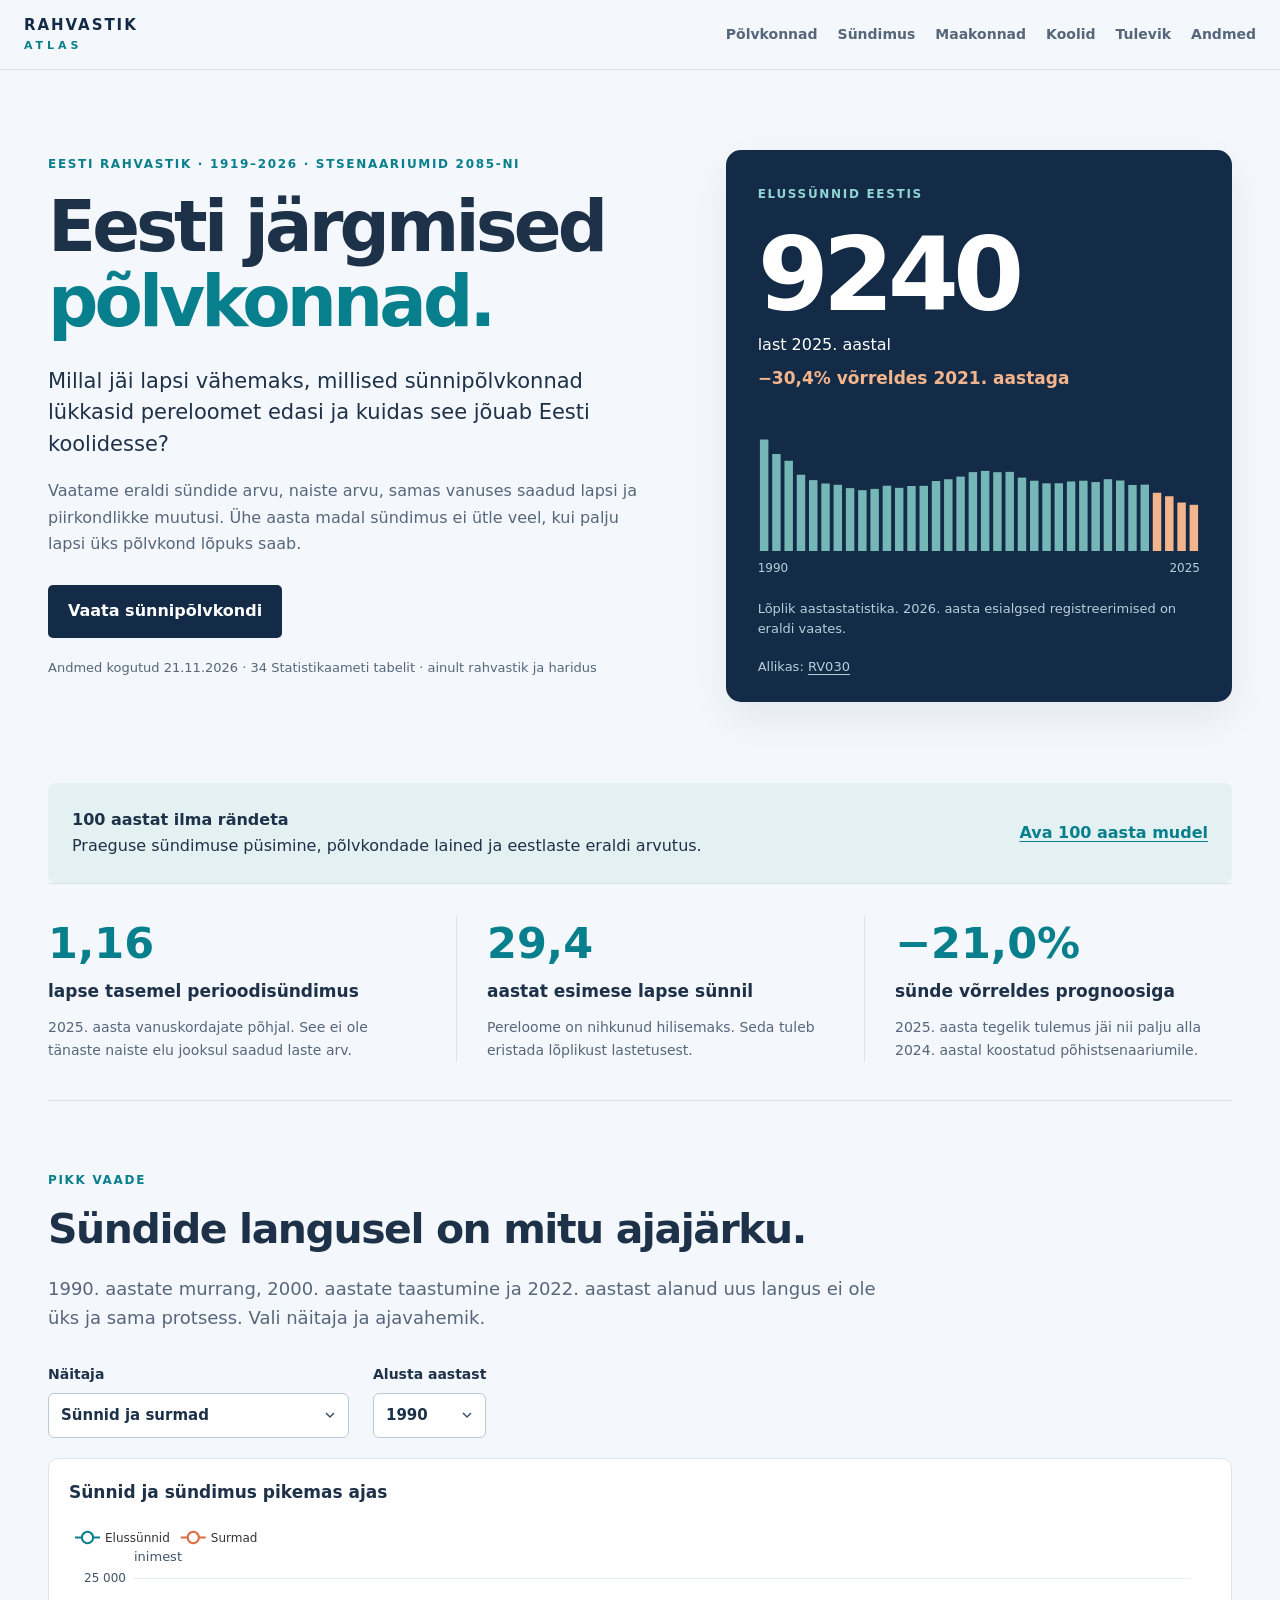
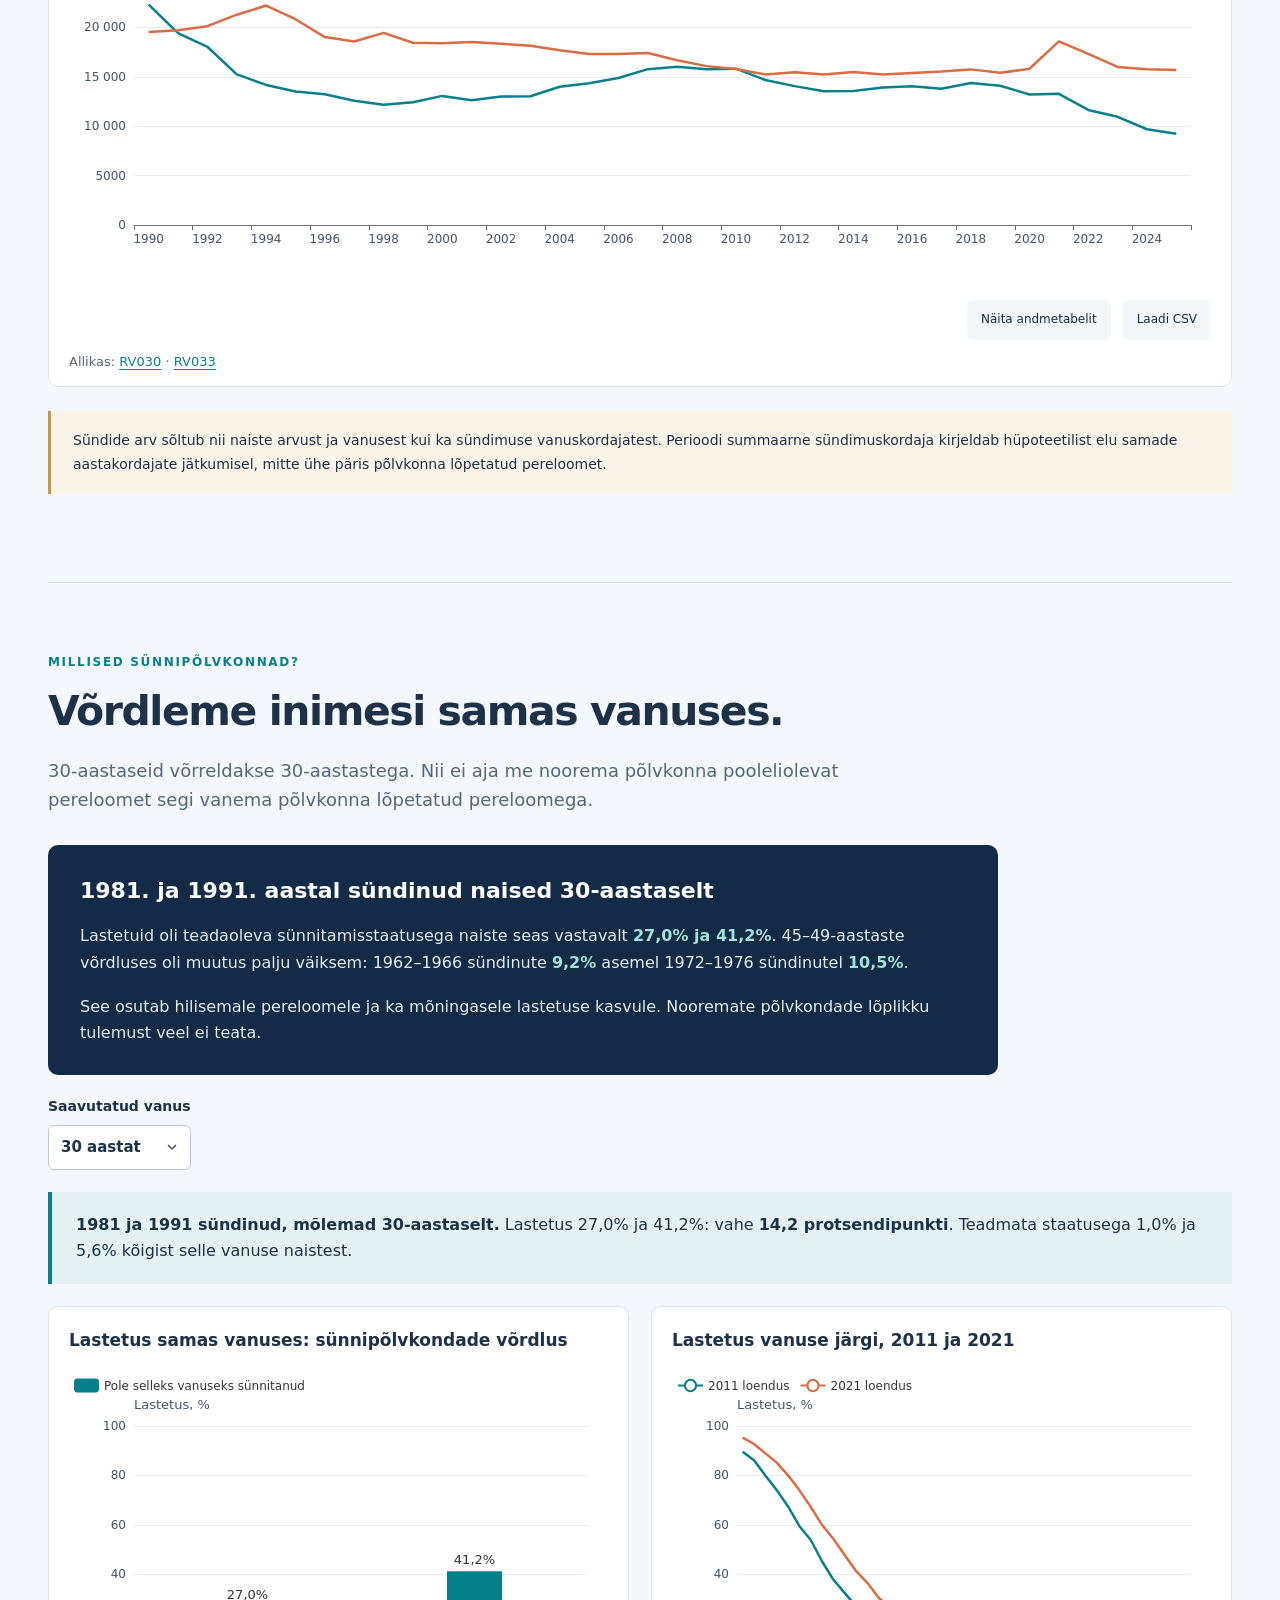
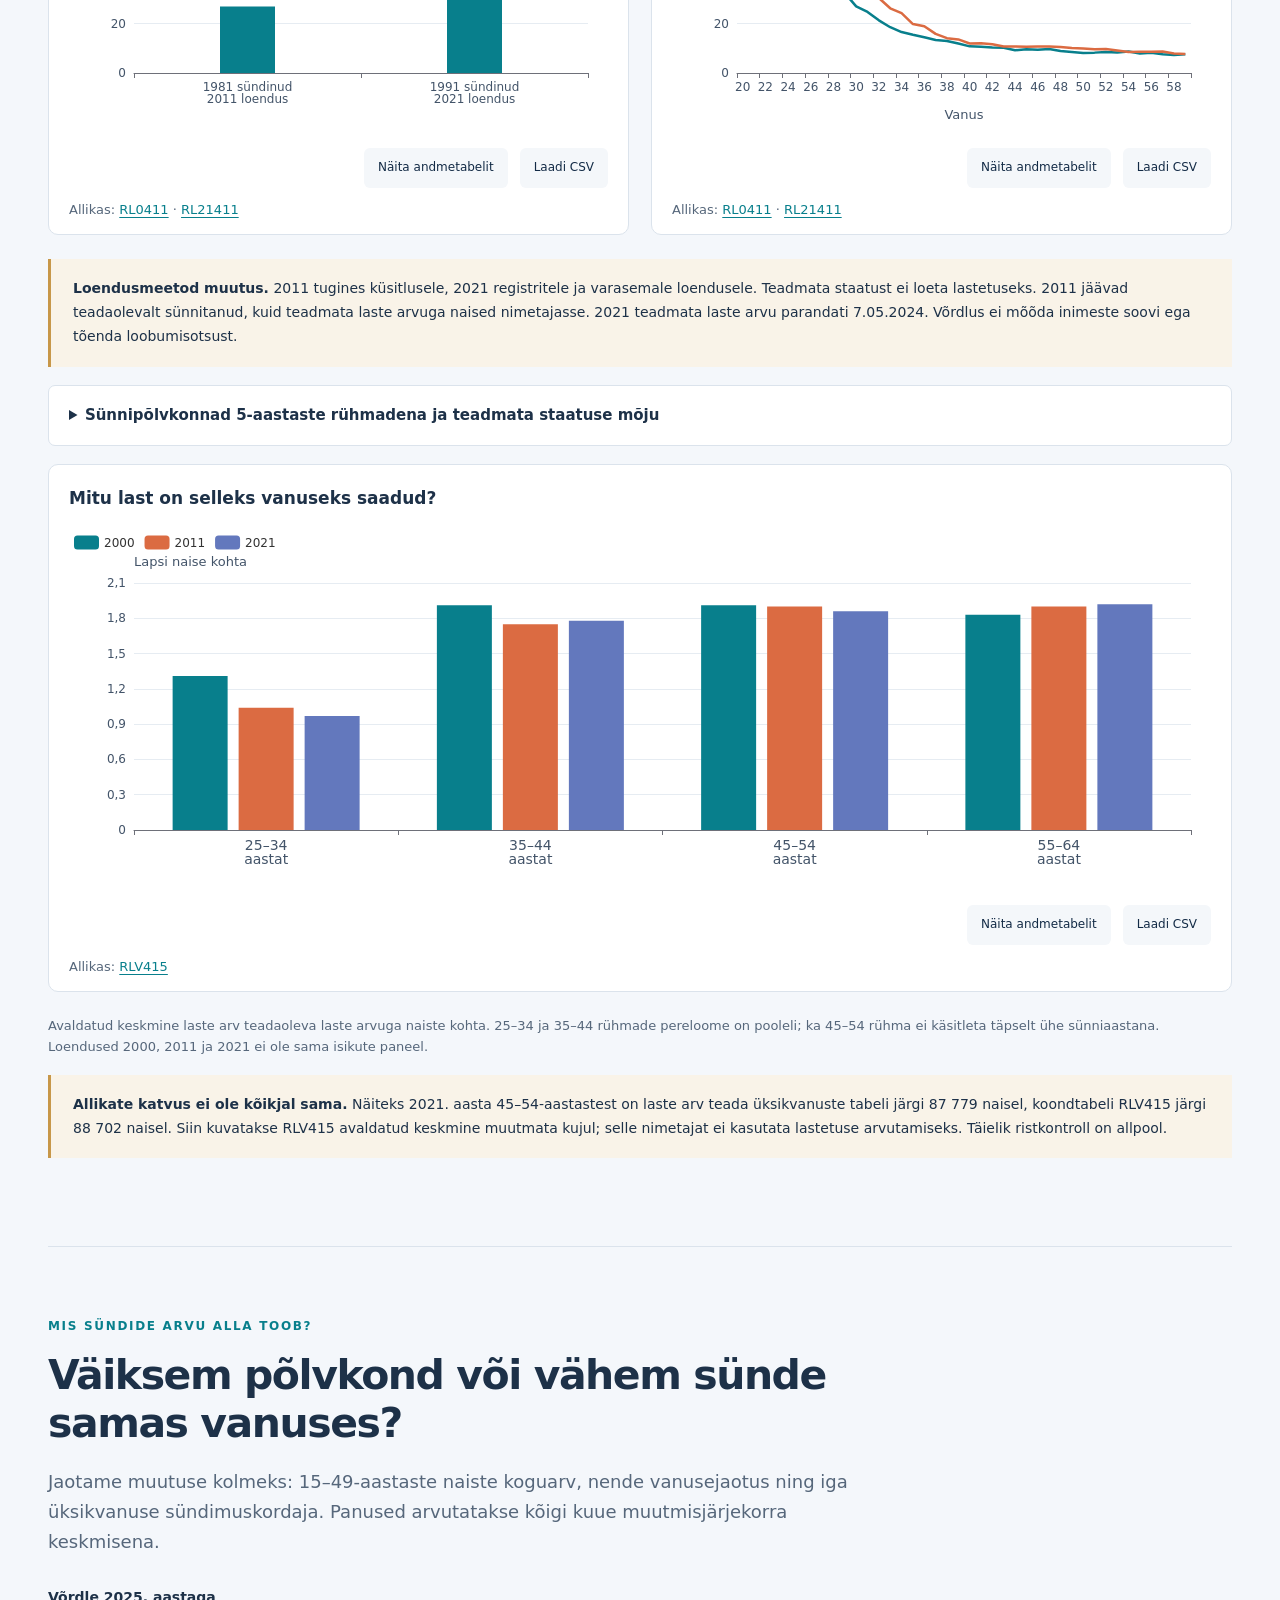
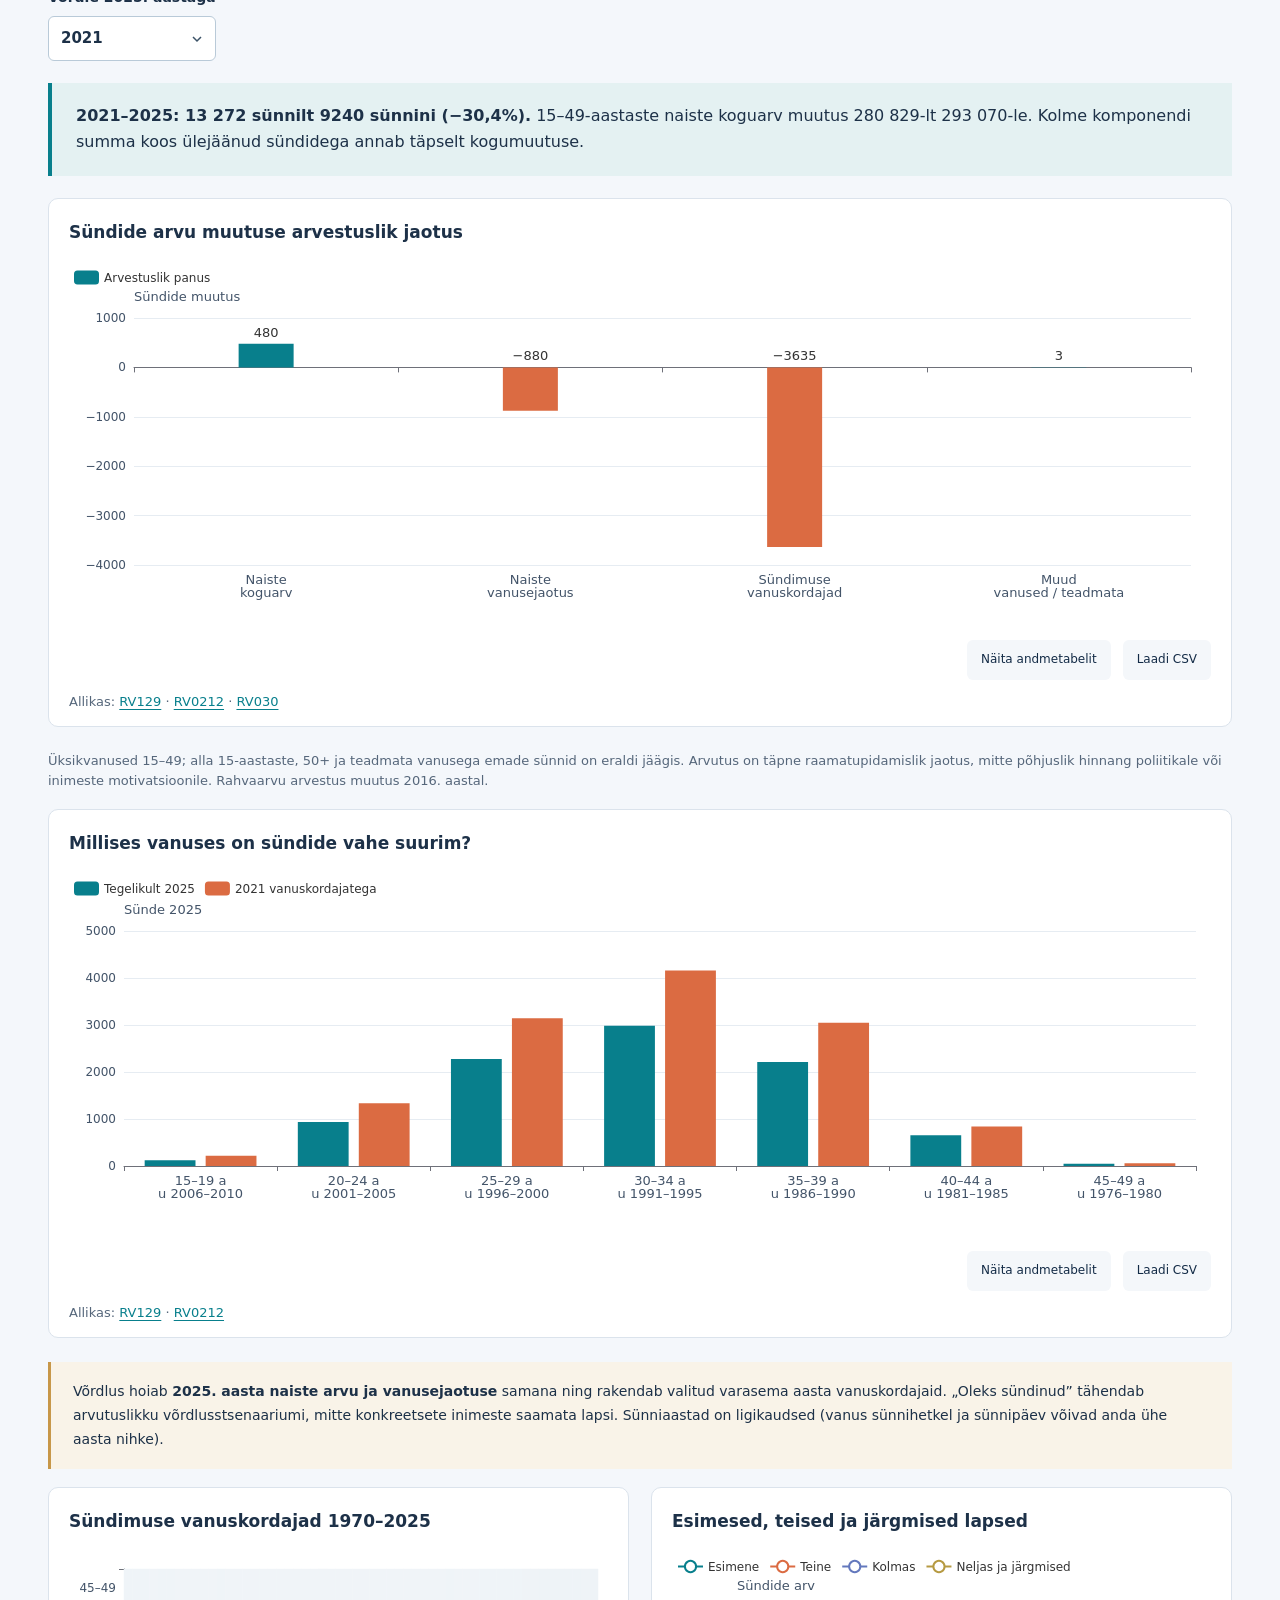
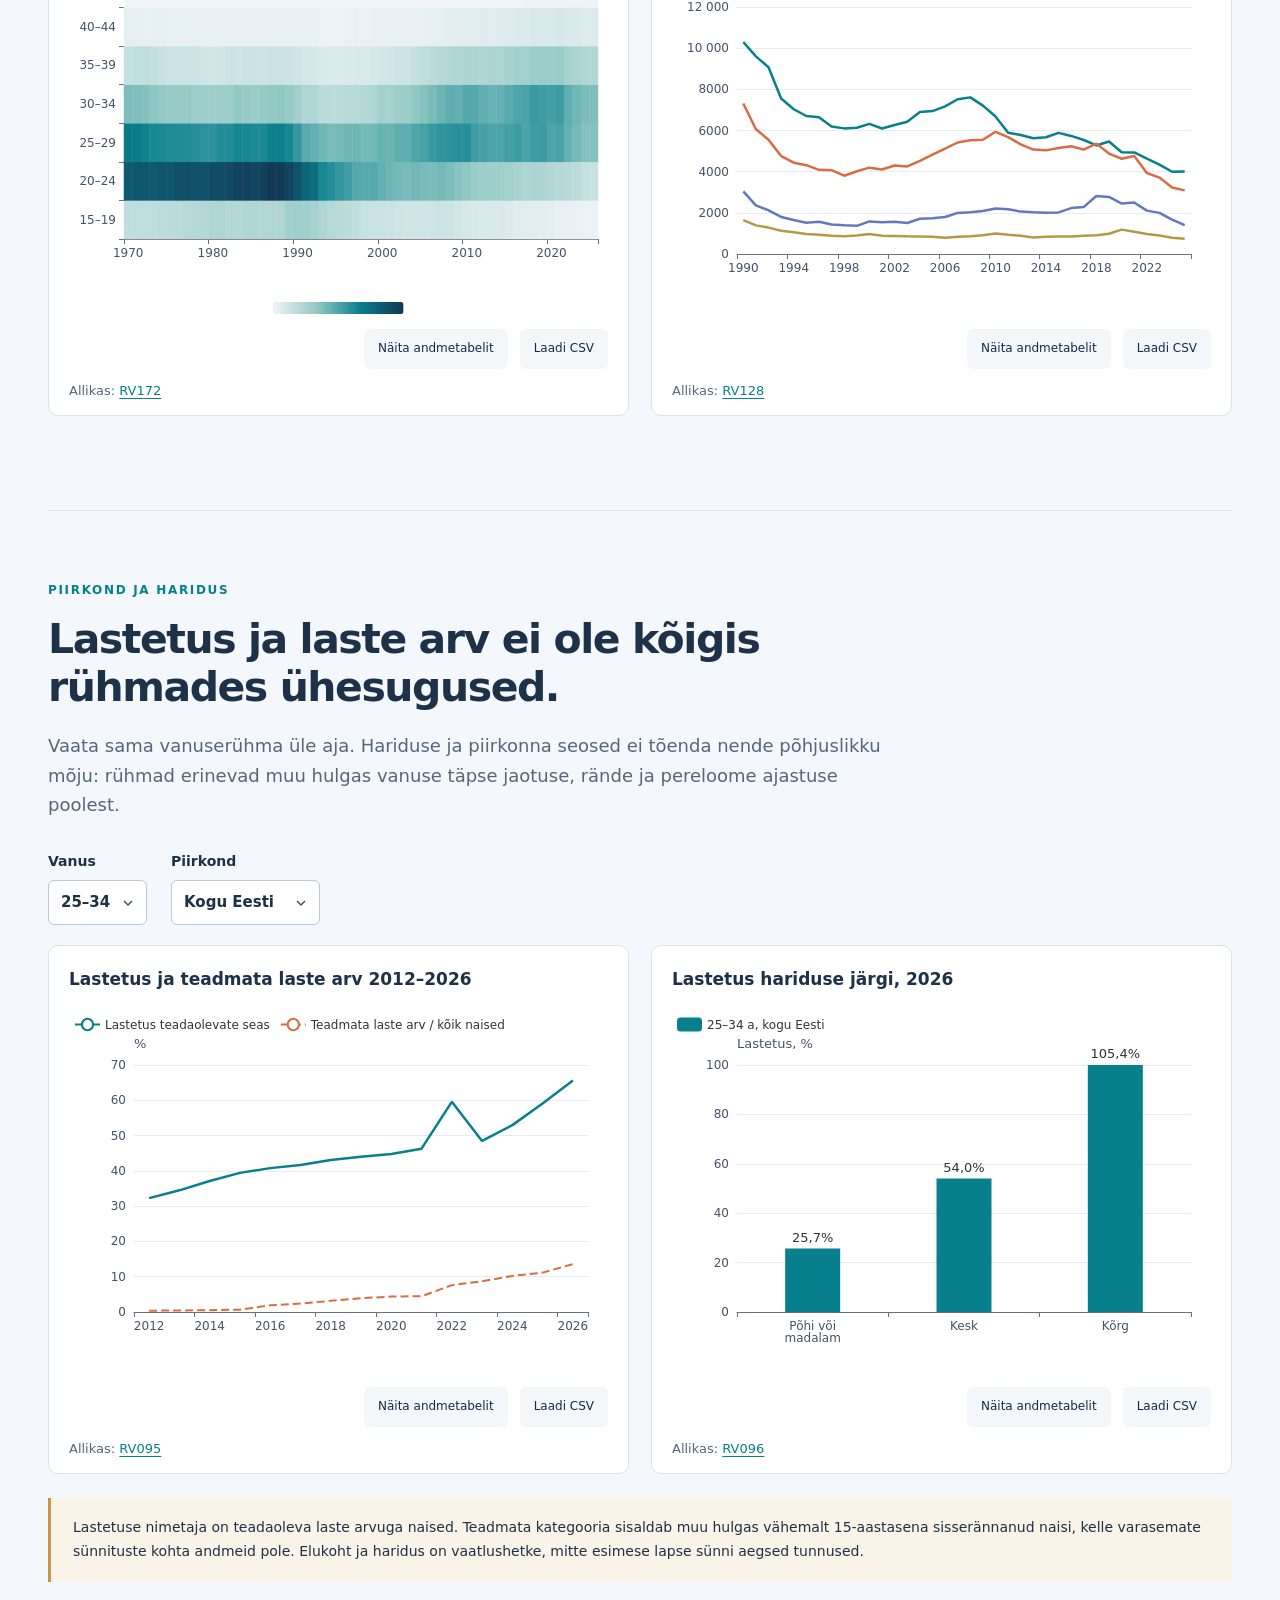
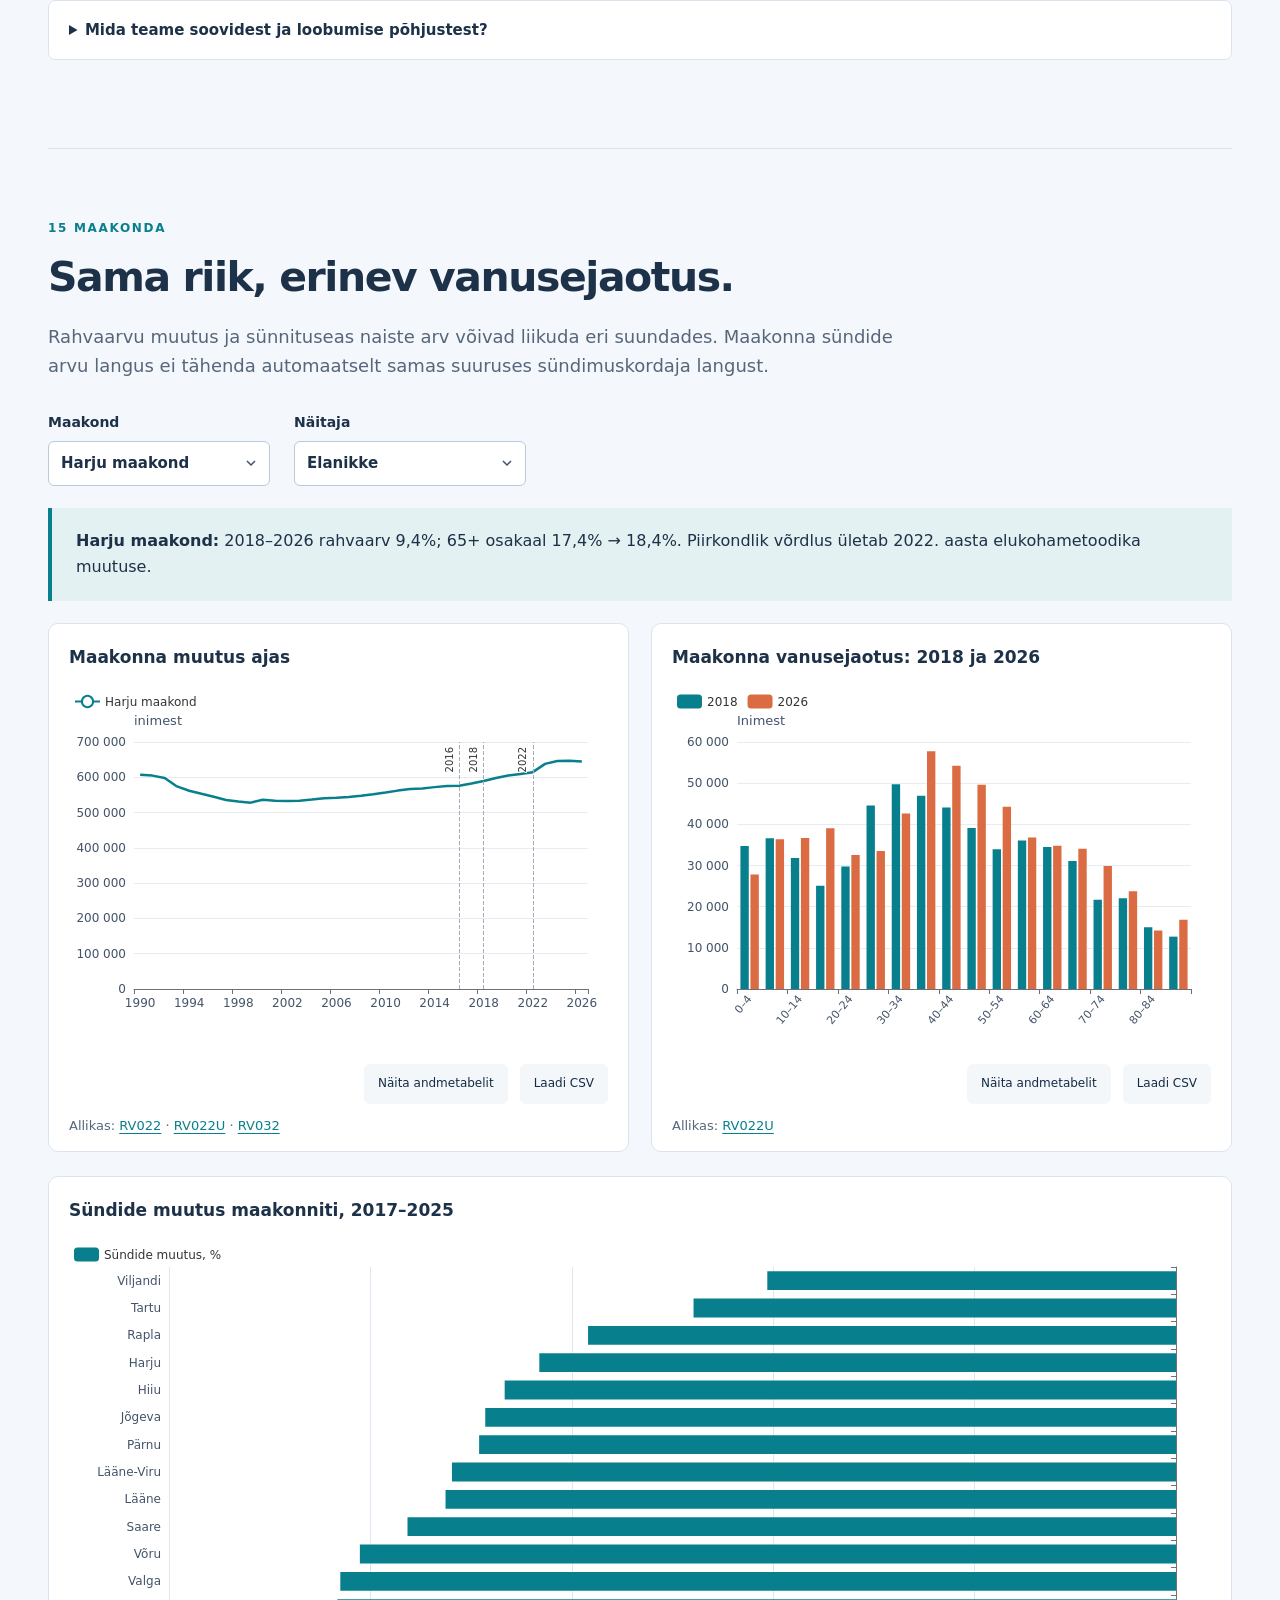
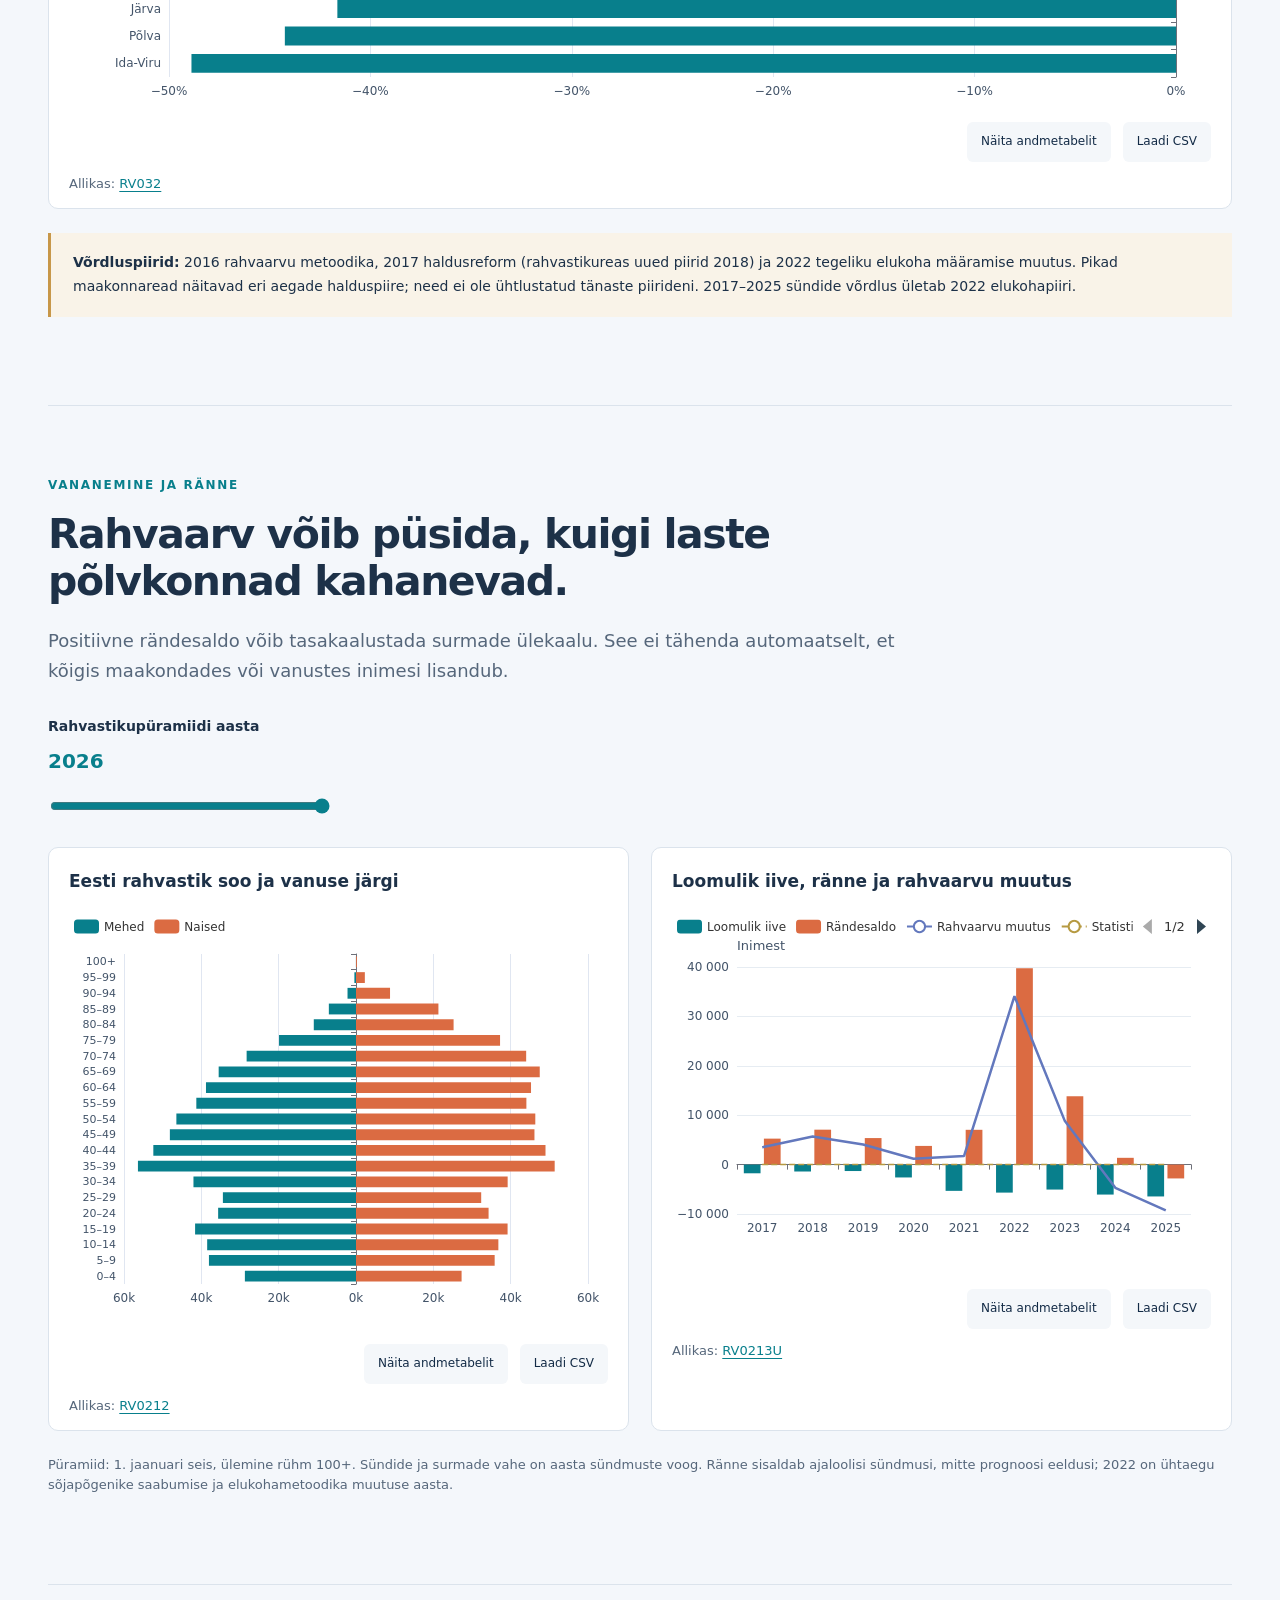
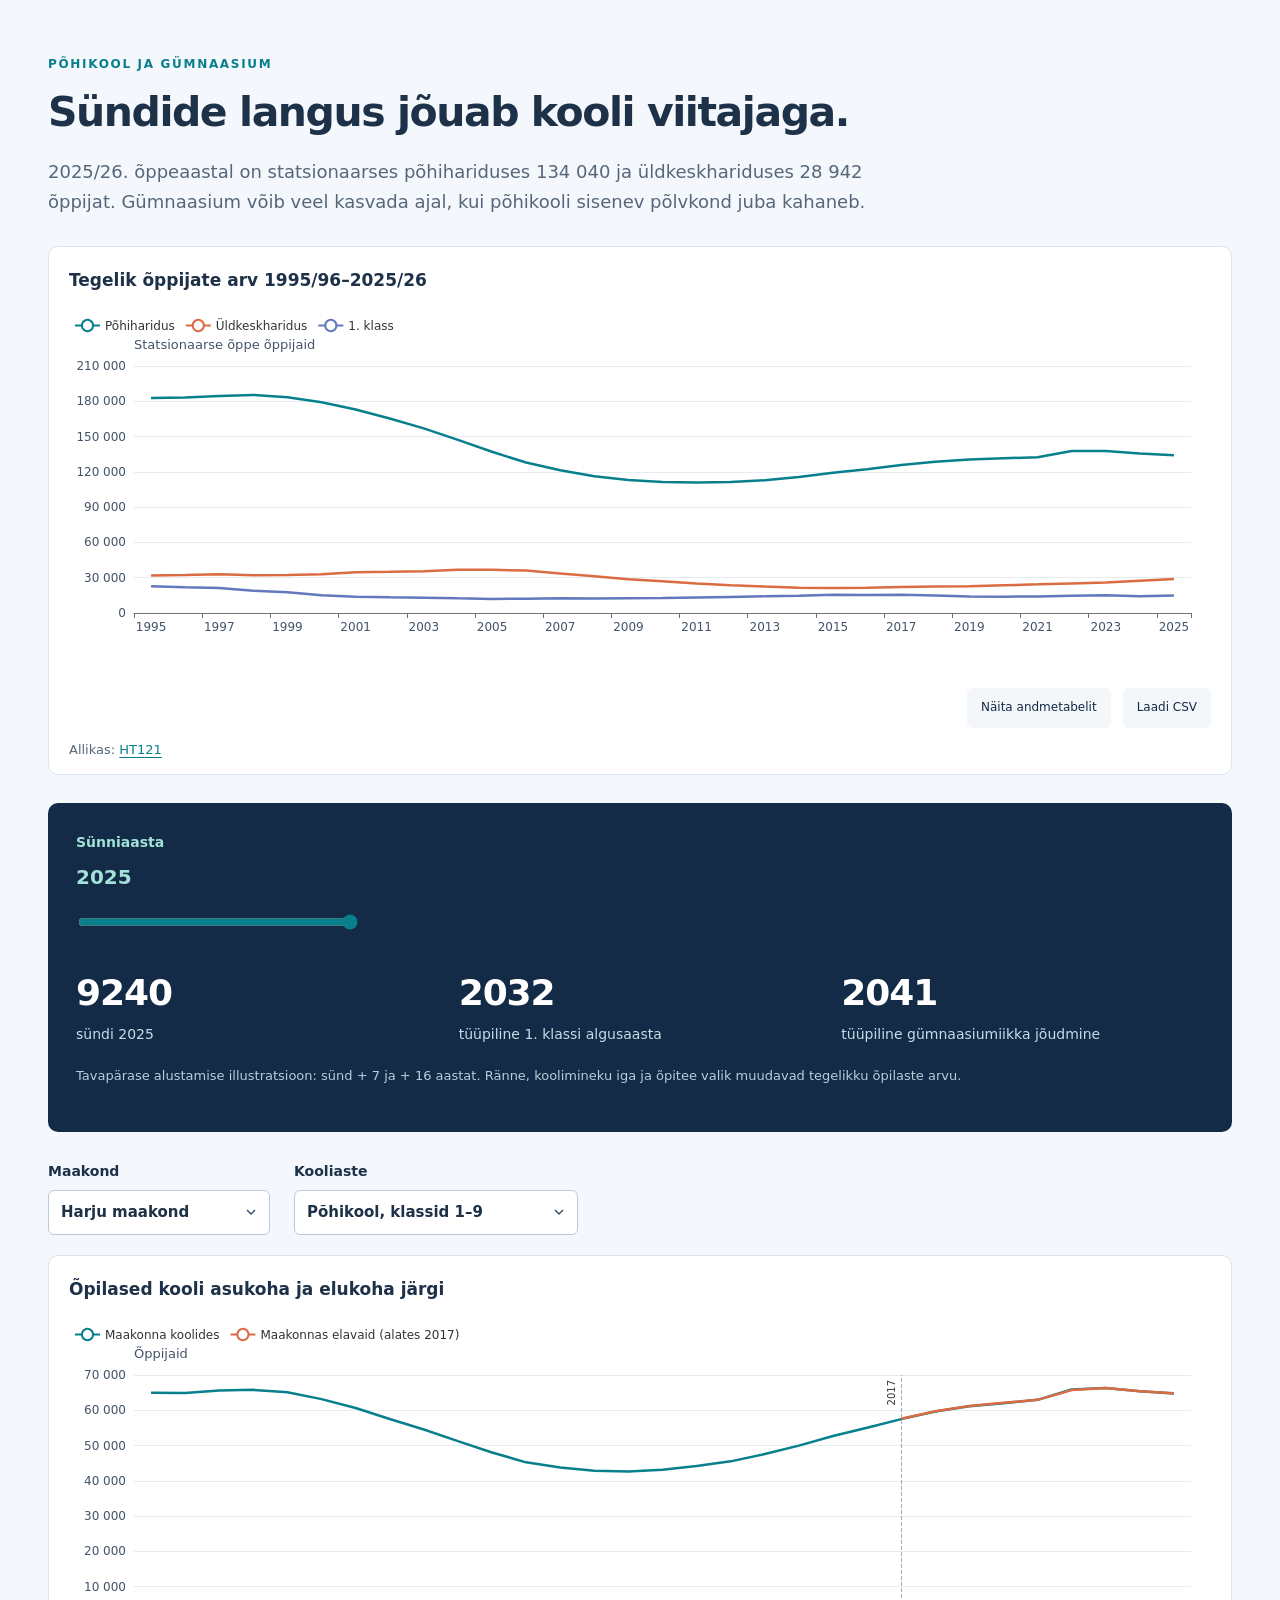
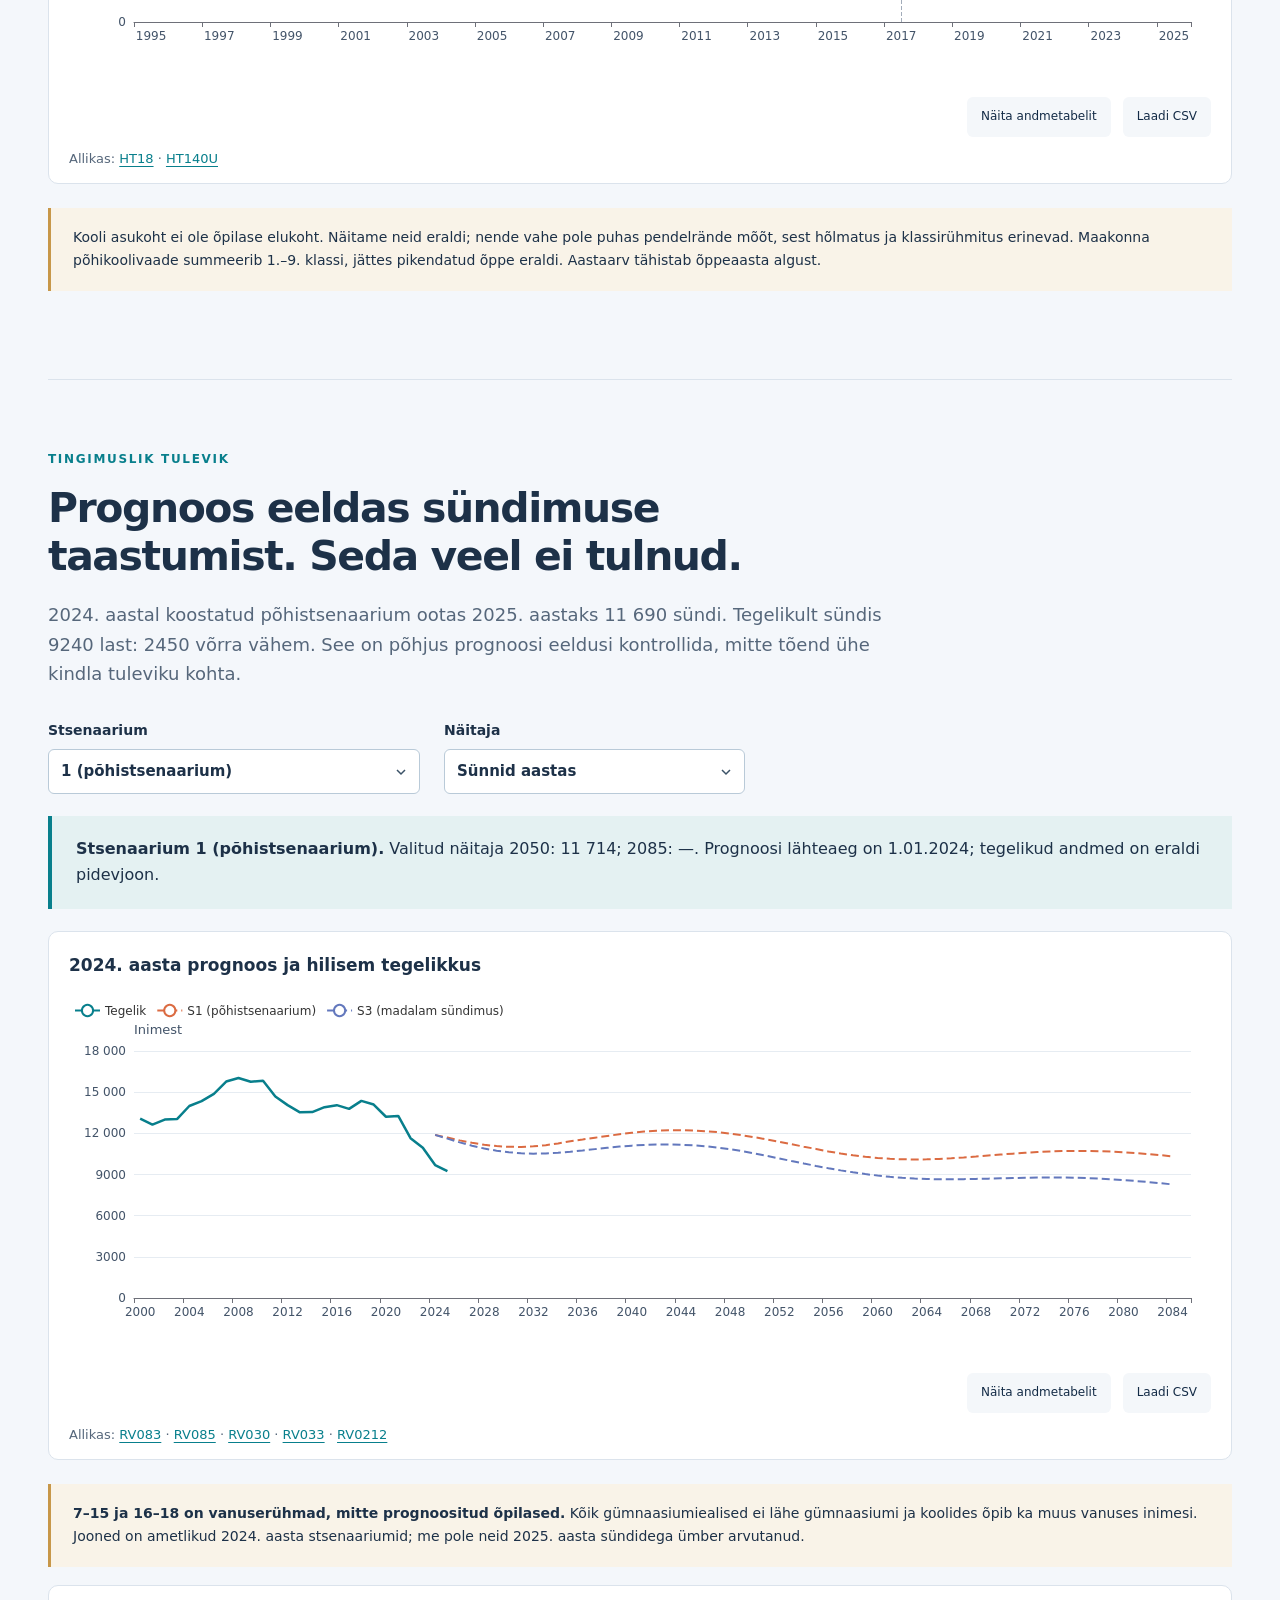
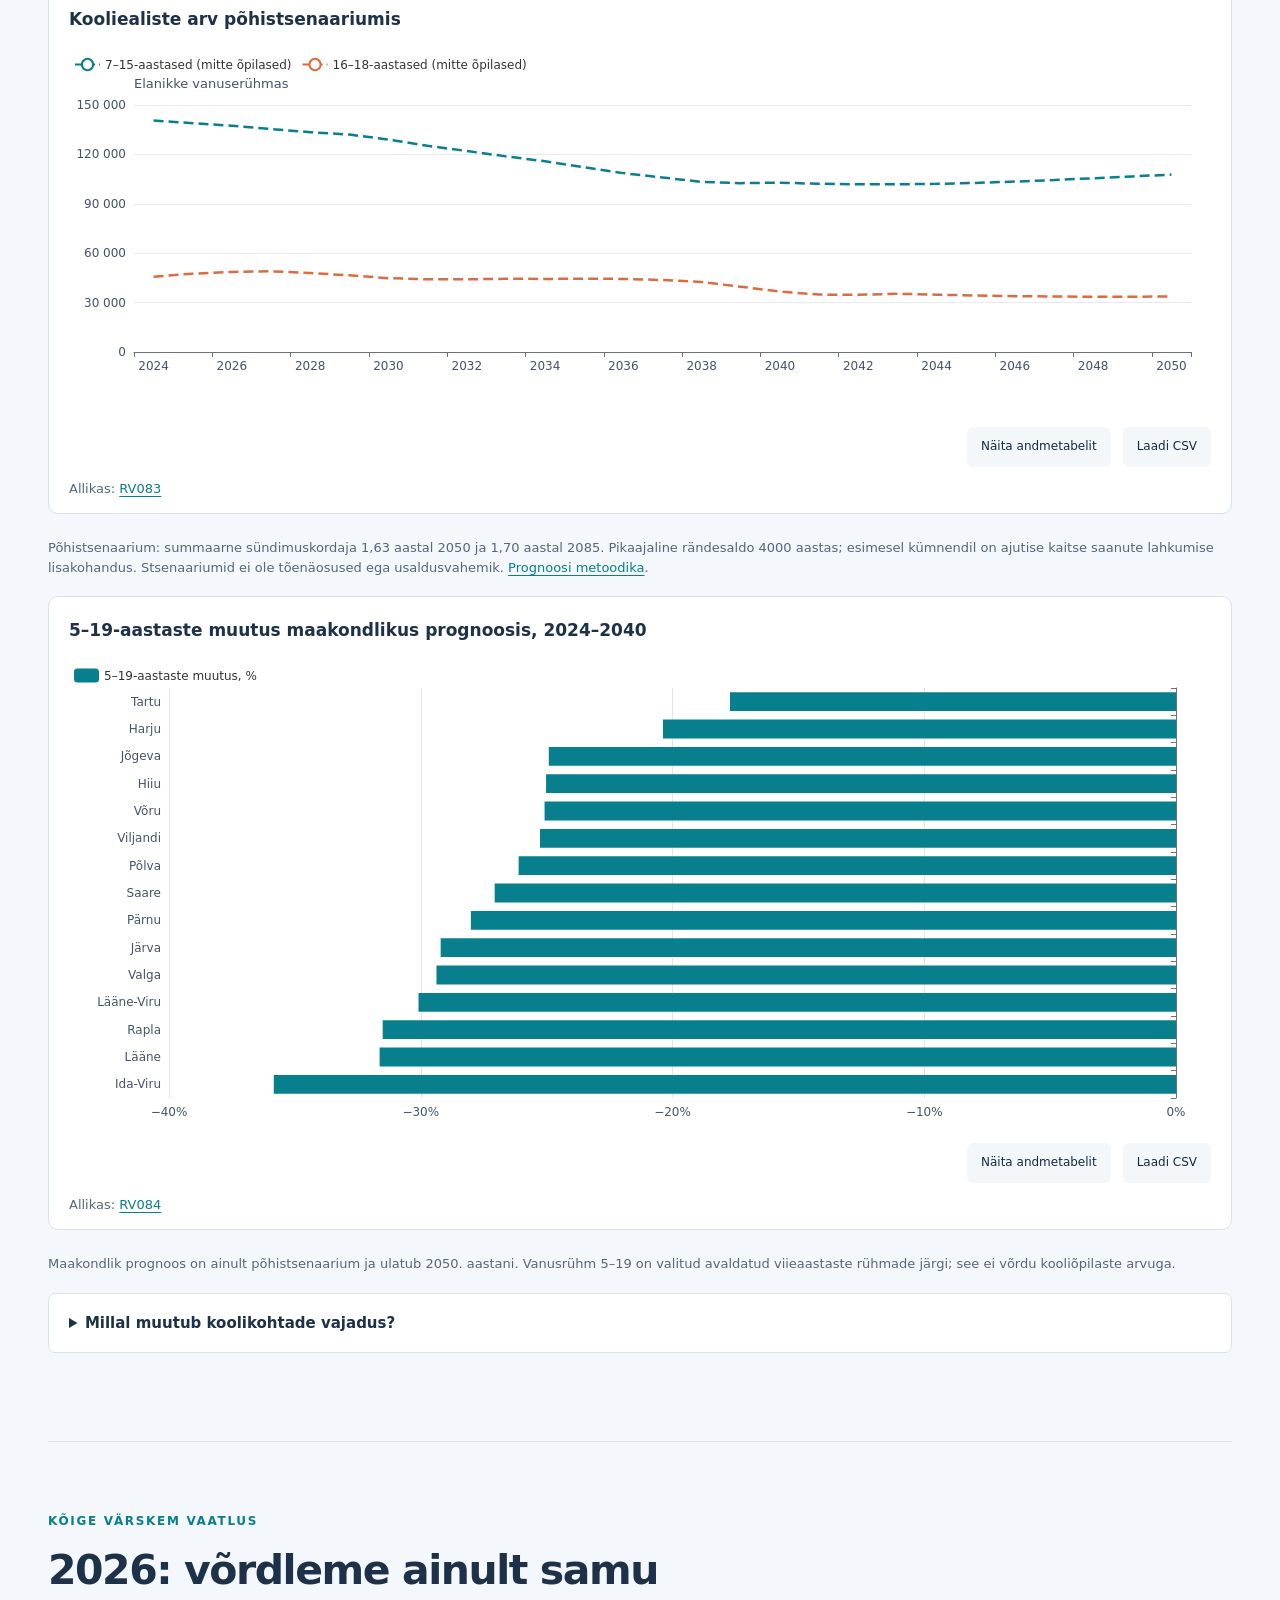
==== index.html @ 7c1272e6 "Add reproducible century projection with zero migration and ethnic scenarios; improve tablet chart r" ====
<!doctype html><html lang="et"><head><meta charset="utf-8"><meta name="viewport" content="width=device-width,initial-scale=1"><meta name="theme-color" content="#132b46"><meta name="description" content="Eesti sündimus, sünnipõlvkonnad, maakondade vananemine ja kooliealiste tulevik. 34 ametlikku tabelit, kontrollitavad arvutused ja interaktiivsed graafikud."><title>Eesti järgmised põlvkonnad · Rahvastiku atlas</title><link rel="stylesheet" href="style.css?v=projection1"><script defer src="vendor/echarts.min.js"></script><script type="module" src="app.js?v=projection1"></script></head><body><a class="skip" href="#main">Põhisisu juurde</a><header class="top"><a class="brand" href="#">RAHVASTIK<span>ATLAS</span></a><nav aria-label="Peamine"><a href="#põlvkonnad">Põlvkonnad</a><a href="#sündimus">Sündimus</a><a href="#maakonnad">Maakonnad</a><a href="#koolid">Koolid</a><a href="#tulevik">Tulevik</a><a href="#andmed">Andmed</a></nav></header>
<main id="main"><section class="hero"><div><p class="eyebrow">EESTI RAHVASTIK · 1919–2026 · STSENAARIUMID 2085-NI</p><h1>Eesti järgmised<br><em>põlvkonnad.</em></h1><p class="lead">Millal jäi lapsi vähemaks, millised sünnipõlvkonnad lükkasid pereloomet edasi ja kuidas see jõuab Eesti koolidesse?</p><p class="intro">Vaatame eraldi sündide arvu, naiste arvu, samas vanuses saadud lapsi ja piirkondlikke muutusi. Ühe aasta madal sündimus ei ütle veel, kui palju lapsi üks põlvkond lõpuks saab.</p><a class="primary" href="#põlvkonnad">Vaata sünnipõlvkondi</a><p class="meta">Andmed kogutud 21.11.2026 · 34 Statistikaameti tabelit · ainult rahvastik ja haridus</p></div><div class="hero-visual"><p class="eyebrow">ELUSSÜNNID EESTIS</p><div class="hero-number">9240</div><p>last 2025. aastal <strong>−30,4% võrreldes 2021. aastaga</strong></p><div id="hero-chart" class="mini-chart" role="img" aria-label="Sündide arv Eestis 1990–2025"></div><div class="hero-bottom"><span>1990</span><span>2025</span></div><p class="small">Lõplik aastastatistika. 2026. aasta esialgsed registreerimised on eraldi vaates.</p><p class="source">Allikas: <a href="https://andmed.stat.ee/et/stat/rahvastik__rahvastikunaitajad-ja-koosseis__demograafilised-pehinaitajad/RV030" target="_blank" rel="noopener">RV030</a></p></div></section>
<aside class="model-link"><p><strong>100 aastat ilma rändeta</strong><br>Praeguse sündimuse püsimine, põlvkondade lained ja eestlaste eraldi arvutus.</p><a href="projection.html">Ava 100 aasta mudel</a></aside><div id="load-status" role="status" class="load-status">Laadin graafikute andmeid…</div><noscript><p class="notice">Järeldused on loetavad ka JavaScriptita. Graafikute ja valikute kasutamiseks lülita JavaScript sisse; allikad ja andmelaadimised asuvad lehe lõpus.</p></noscript>
<section class="takeaways" aria-label="Peamised tulemused"><article><span class="stat">1,16</span><h2>lapse tasemel perioodisündimus</h2><p>2025. aasta vanuskordajate põhjal. See ei ole tänaste naiste elu jooksul saadud laste arv.</p></article><article><span class="stat">29,4</span><h2>aastat esimese lapse sünnil</h2><p>Pereloome on nihkunud hilisemaks. Seda tuleb eristada lõplikust lastetusest.</p></article><article><span class="stat">−21,0%</span><h2>sünde võrreldes prognoosiga</h2><p>2025. aasta tegelik tulemus jäi nii palju alla 2024. aastal koostatud põhistsenaariumile.</p></article></section>
<section class="section" id="ajalugu"><div class="section-heading"><p class="eyebrow">PIKK VAADE</p><h2>Sündide langusel on mitu ajajärku.</h2><p>1990. aastate murrang, 2000. aastate taastumine ja 2022. aastast alanud uus langus ei ole üks ja sama protsess. Vali näitaja ja ajavahemik.</p></div><div class="controls"><label>Näitaja<select id="history-metric"><option value="births">Sünnid ja surmad</option><option value="tfr">Summaarne sündimuskordaja</option><option value="age">Ema vanus lapse sünnil</option></select></label><label>Alusta aastast<select id="history-start"><option value="1990">1990</option><option value="1970">1970</option><option value="1919">1919</option><option value="2000">2000</option></select></label></div><figure class="chart-card "><figcaption>Sünnid ja sündimus pikemas ajas</figcaption><div id="history-chart" class="chart" role="img" aria-label="Sünnid ja sündimus pikemas ajas"></div><div class="chart-tools"><button type="button" data-table="history-chart" aria-expanded="false">Näita andmetabelit</button><button type="button" data-csv="history-chart">Laadi CSV</button></div><div id="history-chart-table" class="chart-table" hidden></div><p class="source">Allikas: <a href="https://andmed.stat.ee/et/stat/rahvastik__rahvastikunaitajad-ja-koosseis__demograafilised-pehinaitajad/RV030" target="_blank" rel="noopener">RV030</a> · <a href="https://andmed.stat.ee/et/stat/rahvastik__rahvastikunaitajad-ja-koosseis__demograafilised-pehinaitajad/RV033" target="_blank" rel="noopener">RV033</a></p></figure><p class="notice">Sündide arv sõltub nii naiste arvust ja vanusest kui ka sündimuse vanuskordajatest. Perioodi summaarne sündimuskordaja kirjeldab hüpoteetilist elu samade aastakordajate jätkumisel, mitte ühe päris põlvkonna lõpetatud pereloomet.</p></section>
<section class="section cohort-section" id="põlvkonnad"><div class="section-heading"><p class="eyebrow">MILLISED SÜNNIPÕLVKONNAD?</p><h2>Võrdleme inimesi samas vanuses.</h2><p>30-aastaseid võrreldakse 30-aastastega. Nii ei aja me noorema põlvkonna pooleliolevat pereloomet segi vanema põlvkonna lõpetatud pereloomega.</p></div><div class="cohort-claim"><strong>1981. ja 1991. aastal sündinud naised 30-aastaselt</strong><p>Lastetuid oli teadaoleva sünnitamisstaatusega naiste seas vastavalt <b>27,0% ja 41,2%</b>. 45–49-aastaste võrdluses oli muutus palju väiksem: 1962–1966 sündinute <b>9,2%</b> asemel 1972–1976 sündinutel <b>10,5%</b>.</p><p>See osutab hilisemale pereloomele ja ka mõningasele lastetuse kasvule. Nooremate põlvkondade lõplikku tulemust veel ei teata.</p></div><div class="controls"><label>Saavutatud vanus<select id="cohort-age"><option value="30">30 aastat</option><option value="35">35 aastat</option><option value="40">40 aastat</option><option value="45">45 aastat</option><option value="50">50 aastat</option></select></label></div><div id="cohort-answer" class="answer" aria-live="polite"></div><div class="grid2"><figure class="chart-card "><figcaption>Lastetus samas vanuses: sünnipõlvkondade võrdlus</figcaption><div id="cohort-chart" class="chart" role="img" aria-label="Lastetus samas vanuses: sünnipõlvkondade võrdlus"></div><div class="chart-tools"><button type="button" data-table="cohort-chart" aria-expanded="false">Näita andmetabelit</button><button type="button" data-csv="cohort-chart">Laadi CSV</button></div><div id="cohort-chart-table" class="chart-table" hidden></div><p class="source">Allikas: <a href="https://andmed.stat.ee/et/stat/rahvaloendus__rel2011__rahvastiku-demograafilised-ja-etno-kultuurilised-naitajad__naised-ja-lapsed/RL0411" target="_blank" rel="noopener">RL0411</a> · <a href="https://andmed.stat.ee/et/stat/rahvaloendus__rel2021__rahvastiku-demograafilised-ja-etno-kultuurilised-naitajad__naised-ja-lapsed/RL21411" target="_blank" rel="noopener">RL21411</a></p></figure><figure class="chart-card "><figcaption>Lastetus vanuse järgi, 2011 ja 2021</figcaption><div id="cohort-profile" class="chart" role="img" aria-label="Lastetus vanuse järgi, 2011 ja 2021"></div><div class="chart-tools"><button type="button" data-table="cohort-profile" aria-expanded="false">Näita andmetabelit</button><button type="button" data-csv="cohort-profile">Laadi CSV</button></div><div id="cohort-profile-table" class="chart-table" hidden></div><p class="source">Allikas: <a href="https://andmed.stat.ee/et/stat/rahvaloendus__rel2011__rahvastiku-demograafilised-ja-etno-kultuurilised-naitajad__naised-ja-lapsed/RL0411" target="_blank" rel="noopener">RL0411</a> · <a href="https://andmed.stat.ee/et/stat/rahvaloendus__rel2021__rahvastiku-demograafilised-ja-etno-kultuurilised-naitajad__naised-ja-lapsed/RL21411" target="_blank" rel="noopener">RL21411</a></p></figure></div><p class="notice"><b>Loendusmeetod muutus.</b> 2011 tugines küsitlusele, 2021 registritele ja varasemale loendusele. Teadmata staatust ei loeta lastetuseks. 2011 jäävad teadaolevalt sünnitanud, kuid teadmata laste arvuga naised nimetajasse. 2021 teadmata laste arvu parandati 7.05.2024. Võrdlus ei mõõda inimeste soovi ega tõenda loobumisotsust.</p><details><summary>Sünnipõlvkonnad 5-aastaste rühmadena ja teadmata staatuse mõju</summary><div id="cohort-groups" class="table-wrap"></div><p>Piirid näitavad tulemust, kui kõik teadmata staatusega naised oleksid sünnitanud või kõik oleksid lastetud. Need ei ole usaldusvahemikud ega kata loendusmetoodika mõju.</p></details><figure class="chart-card "><figcaption>Mitu last on selleks vanuseks saadud?</figcaption><div id="completed-chart" class="chart" role="img" aria-label="Mitu last on selleks vanuseks saadud?"></div><div class="chart-tools"><button type="button" data-table="completed-chart" aria-expanded="false">Näita andmetabelit</button><button type="button" data-csv="completed-chart">Laadi CSV</button></div><div id="completed-chart-table" class="chart-table" hidden></div><p class="source">Allikas: <a href="https://andmed.stat.ee/et/stat/rahvaloendus__rel_vordlus__haridus/RLV415" target="_blank" rel="noopener">RLV415</a></p></figure><p class="small">Avaldatud keskmine laste arv teadaoleva laste arvuga naiste kohta. 25–34 ja 35–44 rühmade pereloome on pooleli; ka 45–54 rühma ei käsitleta täpselt ühe sünniaastana. Loendused 2000, 2011 ja 2021 ei ole sama isikute paneel.</p><p class="notice"><b>Allikate katvus ei ole kõikjal sama.</b> Näiteks 2021. aasta 45–54-aastastest on laste arv teada üksikvanuste tabeli järgi 87 779 naisel, koondtabeli RLV415 järgi 88 702 naisel. Siin kuvatakse RLV415 avaldatud keskmine muutmata kujul; selle nimetajat ei kasutata lastetuse arvutamiseks. Täielik ristkontroll on allpool.</p></section>
<section class="section" id="sündimus"><div class="section-heading"><p class="eyebrow">MIS SÜNDIDE ARVU ALLA TOOB?</p><h2>Väiksem põlvkond või vähem sünde samas vanuses?</h2><p>Jaotame muutuse kolmeks: 15–49-aastaste naiste koguarv, nende vanusejaotus ning iga üksikvanuse sündimuskordaja. Panused arvutatakse kõigi kuue muutmisjärjekorra keskmisena.</p></div><div class="controls"><label>Võrdle 2025. aastaga<select id="decomp-start"><option value="2000">2000</option><option value="2005">2005</option><option value="2008">2008</option><option value="2010">2010</option><option value="2015">2015</option><option value="2019">2019</option><option value="2021">2021</option><option value="2023">2023</option></select></label></div><div id="decomp-answer" class="answer" aria-live="polite"></div><figure class="chart-card "><figcaption>Sündide arvu muutuse arvestuslik jaotus</figcaption><div id="decomp-chart" class="chart" role="img" aria-label="Sündide arvu muutuse arvestuslik jaotus"></div><div class="chart-tools"><button type="button" data-table="decomp-chart" aria-expanded="false">Näita andmetabelit</button><button type="button" data-csv="decomp-chart">Laadi CSV</button></div><div id="decomp-chart-table" class="chart-table" hidden></div><p class="source">Allikas: <a href="https://andmed.stat.ee/et/stat/rahvastik__rahvastikusundmused__sunnid/RV129" target="_blank" rel="noopener">RV129</a> · <a href="https://andmed.stat.ee/et/stat/rahvastik__rahvastikunaitajad-ja-koosseis__rahvaarv-ja-rahvastiku-koosseis/RV0212" target="_blank" rel="noopener">RV0212</a> · <a href="https://andmed.stat.ee/et/stat/rahvastik__rahvastikunaitajad-ja-koosseis__demograafilised-pehinaitajad/RV030" target="_blank" rel="noopener">RV030</a></p></figure><p class="small">Üksikvanused 15–49; alla 15-aastaste, 50+ ja teadmata vanusega emade sünnid on eraldi jäägis. Arvutus on täpne raamatupidamislik jaotus, mitte põhjuslik hinnang poliitikale või inimeste motivatsioonile. Rahvaarvu arvestus muutus 2016. aastal.</p><figure class="chart-card "><figcaption>Millises vanuses on sündide vahe suurim?</figcaption><div id="age-gap-chart" class="chart" role="img" aria-label="Millises vanuses on sündide vahe suurim?"></div><div class="chart-tools"><button type="button" data-table="age-gap-chart" aria-expanded="false">Näita andmetabelit</button><button type="button" data-csv="age-gap-chart">Laadi CSV</button></div><div id="age-gap-chart-table" class="chart-table" hidden></div><p class="source">Allikas: <a href="https://andmed.stat.ee/et/stat/rahvastik__rahvastikusundmused__sunnid/RV129" target="_blank" rel="noopener">RV129</a> · <a href="https://andmed.stat.ee/et/stat/rahvastik__rahvastikunaitajad-ja-koosseis__rahvaarv-ja-rahvastiku-koosseis/RV0212" target="_blank" rel="noopener">RV0212</a></p></figure><p class="notice">Võrdlus hoiab <b>2025. aasta naiste arvu ja vanusejaotuse</b> samana ning rakendab valitud varasema aasta vanuskordajaid. „Oleks sündinud” tähendab arvutuslikku võrdlusstsenaariumi, mitte konkreetsete inimeste saamata lapsi. Sünniaastad on ligikaudsed (vanus sünnihetkel ja sünnipäev võivad anda ühe aasta nihke).</p><div class="grid2"><figure class="chart-card "><figcaption>Sündimuse vanuskordajad 1970–2025</figcaption><div id="age-heatmap" class="chart" role="img" aria-label="Sündimuse vanuskordajad 1970–2025"></div><div class="chart-tools"><button type="button" data-table="age-heatmap" aria-expanded="false">Näita andmetabelit</button><button type="button" data-csv="age-heatmap">Laadi CSV</button></div><div id="age-heatmap-table" class="chart-table" hidden></div><p class="source">Allikas: <a href="https://andmed.stat.ee/et/stat/rahvastik__rahvastikusundmused__sunnid/RV172" target="_blank" rel="noopener">RV172</a></p></figure><figure class="chart-card "><figcaption>Esimesed, teised ja järgmised lapsed</figcaption><div id="parity-chart" class="chart" role="img" aria-label="Esimesed, teised ja järgmised lapsed"></div><div class="chart-tools"><button type="button" data-table="parity-chart" aria-expanded="false">Näita andmetabelit</button><button type="button" data-csv="parity-chart">Laadi CSV</button></div><div id="parity-chart-table" class="chart-table" hidden></div><p class="source">Allikas: <a href="https://andmed.stat.ee/et/stat/rahvastik__rahvastikusundmused__sunnid/RV128" target="_blank" rel="noopener">RV128</a></p></figure></div></section>
<section class="section" id="pereloome"><div class="section-heading"><p class="eyebrow">PIIRKOND JA HARIDUS</p><h2>Lastetus ja laste arv ei ole kõigis rühmades ühesugused.</h2><p>Vaata sama vanuserühma üle aja. Hariduse ja piirkonna seosed ei tõenda nende põhjuslikku mõju: rühmad erinevad muu hulgas vanuse täpse jaotuse, rände ja pereloome ajastuse poolest.</p></div><div class="controls"><label>Vanus<select id="family-age"><option value="25-34">25–34</option><option value="35-44">35–44</option><option value="45-54">45–54</option></select></label><label>Piirkond<select id="family-region"><option value="Kogu Eesti">Kogu Eesti</option><option value="Põhja-Eesti">Põhja-Eesti</option><option value="Kirde-Eesti">Kirde-Eesti</option><option value="Kesk-Eesti">Kesk-Eesti</option><option value="Lääne-Eesti">Lääne-Eesti</option><option value="Lõuna-Eesti">Lõuna-Eesti</option></select></label></div><div class="grid2"><figure class="chart-card "><figcaption>Lastetus ja teadmata laste arv 2012–2026</figcaption><div id="family-chart" class="chart" role="img" aria-label="Lastetus ja teadmata laste arv 2012–2026"></div><div class="chart-tools"><button type="button" data-table="family-chart" aria-expanded="false">Näita andmetabelit</button><button type="button" data-csv="family-chart">Laadi CSV</button></div><div id="family-chart-table" class="chart-table" hidden></div><p class="source">Allikas: <a href="https://andmed.stat.ee/et/stat/rahvastik__rahvastikunaitajad-ja-koosseis__demograafilised-pehinaitajad/RV095" target="_blank" rel="noopener">RV095</a></p></figure><figure class="chart-card "><figcaption>Lastetus hariduse järgi, 2026</figcaption><div id="education-chart" class="chart" role="img" aria-label="Lastetus hariduse järgi, 2026"></div><div class="chart-tools"><button type="button" data-table="education-chart" aria-expanded="false">Näita andmetabelit</button><button type="button" data-csv="education-chart">Laadi CSV</button></div><div id="education-chart-table" class="chart-table" hidden></div><p class="source">Allikas: <a href="https://andmed.stat.ee/et/stat/rahvastik__rahvastikunaitajad-ja-koosseis__demograafilised-pehinaitajad/RV096" target="_blank" rel="noopener">RV096</a></p></figure></div><p class="notice">Lastetuse nimetaja on teadaoleva laste arvuga naised. Teadmata kategooria sisaldab muu hulgas vähemalt 15-aastasena sisserännanud naisi, kelle varasemate sünnituste kohta andmeid pole. Elukoht ja haridus on vaatlushetke, mitte esimese lapse sünni aegsed tunnused.</p><details><summary>Mida teame soovidest ja loobumise põhjustest?</summary><p>2024.–2025. aasta Eesti sotsiaaluuringus küsiti soovi saada laps järgmise kolme aasta jooksul. 25–34-aastastest vastajatest vastas kindlasti või tõenäoliselt jah 44%. Küsimus ei mõõda eluaegset laste soovi ega samasta järgmistel aastatel lapse mittesoovimist lõpliku loobumisega. Naiste ja meeste küsitletud vanusevahemikud erinesid.</p><p><a href="https://www.stat.ee/et/uudised/sundimus-madalseisus-mis-paneb-uhed-lapsi-saama-teised-aga-ootama">Statistikaameti uuringu selgitus, 2.07.2026</a></p></details></section>
<section class="section" id="maakonnad"><div class="section-heading"><p class="eyebrow">15 MAAKONDA</p><h2>Sama riik, erinev vanusejaotus.</h2><p>Rahvaarvu muutus ja sünnituseas naiste arv võivad liikuda eri suundades. Maakonna sündide arvu langus ei tähenda automaatselt samas suuruses sündimuskordaja langust.</p></div><div class="controls"><label>Maakond<select id="county-select"><option value="37">Harju maakond</option><option value="39">Hiiu maakond</option><option value="44">Ida-Viru maakond</option><option value="49">Jõgeva maakond</option><option value="51">Järva maakond</option><option value="57">Lääne maakond</option><option value="59">Lääne-Viru maakond</option><option value="65">Põlva maakond</option><option value="67">Pärnu maakond</option><option value="70">Rapla maakond</option><option value="74">Saare maakond</option><option value="78">Tartu maakond</option><option value="82">Valga maakond</option><option value="84">Viljandi maakond</option><option value="86">Võru maakond</option></select></label><label>Näitaja<select id="county-metric"><option value="population">Elanikke</option><option value="births">Sünde aastas</option><option value="women">15–49-aastaseid naisi</option><option value="oldShare">65+ osakaal, %</option><option value="youngShare">0–19 osakaal, %</option></select></label></div><div id="county-answer" class="answer" aria-live="polite"></div><div class="grid2"><figure class="chart-card "><figcaption>Maakonna muutus ajas</figcaption><div id="county-chart" class="chart" role="img" aria-label="Maakonna muutus ajas"></div><div class="chart-tools"><button type="button" data-table="county-chart" aria-expanded="false">Näita andmetabelit</button><button type="button" data-csv="county-chart">Laadi CSV</button></div><div id="county-chart-table" class="chart-table" hidden></div><p class="source">Allikas: <a href="https://andmed.stat.ee/et/stat/RV022" target="_blank" rel="noopener">RV022</a> · <a href="https://andmed.stat.ee/et/stat/rahvastik__rahvastikunaitajad-ja-koosseis__rahvaarv-ja-rahvastiku-koosseis/RV022U" target="_blank" rel="noopener">RV022U</a> · <a href="https://andmed.stat.ee/et/stat/rahvastik__rahvastikunaitajad-ja-koosseis__demograafilised-pehinaitajad/RV032" target="_blank" rel="noopener">RV032</a></p></figure><figure class="chart-card "><figcaption>Maakonna vanusejaotus: 2018 ja 2026</figcaption><div id="county-age-chart" class="chart" role="img" aria-label="Maakonna vanusejaotus: 2018 ja 2026"></div><div class="chart-tools"><button type="button" data-table="county-age-chart" aria-expanded="false">Näita andmetabelit</button><button type="button" data-csv="county-age-chart">Laadi CSV</button></div><div id="county-age-chart-table" class="chart-table" hidden></div><p class="source">Allikas: <a href="https://andmed.stat.ee/et/stat/rahvastik__rahvastikunaitajad-ja-koosseis__rahvaarv-ja-rahvastiku-koosseis/RV022U" target="_blank" rel="noopener">RV022U</a></p></figure></div><figure class="chart-card "><figcaption>Sündide muutus maakonniti, 2017–2025</figcaption><div id="county-rank" class="chart" role="img" aria-label="Sündide muutus maakonniti, 2017–2025"></div><div class="chart-tools"><button type="button" data-table="county-rank" aria-expanded="false">Näita andmetabelit</button><button type="button" data-csv="county-rank">Laadi CSV</button></div><div id="county-rank-table" class="chart-table" hidden></div><p class="source">Allikas: <a href="https://andmed.stat.ee/et/stat/rahvastik__rahvastikunaitajad-ja-koosseis__demograafilised-pehinaitajad/RV032" target="_blank" rel="noopener">RV032</a></p></figure><p class="notice"><b>Võrdluspiirid:</b> 2016 rahvaarvu metoodika, 2017 haldusreform (rahvastikureas uued piirid 2018) ja 2022 tegeliku elukoha määramise muutus. Pikad maakonnaread näitavad eri aegade halduspiire; need ei ole ühtlustatud tänaste piirideni. 2017–2025 sündide võrdlus ületab 2022 elukohapiiri.</p></section>
<section class="section" id="vananemine"><div class="section-heading"><p class="eyebrow">VANANEMINE JA RÄNNE</p><h2>Rahvaarv võib püsida, kuigi laste põlvkonnad kahanevad.</h2><p>Positiivne rändesaldo võib tasakaalustada surmade ülekaalu. See ei tähenda automaatselt, et kõigis maakondades või vanustes inimesi lisandub.</p></div><div class="controls"><label>Rahvastikupüramiidi aasta <output id="pyramid-year-label">2026</output><input id="pyramid-year" type="range" min="2000" max="2026" value="2026"></label></div><div class="grid2"><figure class="chart-card "><figcaption>Eesti rahvastik soo ja vanuse järgi</figcaption><div id="pyramid-chart" class="chart" role="img" aria-label="Eesti rahvastik soo ja vanuse järgi"></div><div class="chart-tools"><button type="button" data-table="pyramid-chart" aria-expanded="false">Näita andmetabelit</button><button type="button" data-csv="pyramid-chart">Laadi CSV</button></div><div id="pyramid-chart-table" class="chart-table" hidden></div><p class="source">Allikas: <a href="https://andmed.stat.ee/et/stat/rahvastik__rahvastikunaitajad-ja-koosseis__rahvaarv-ja-rahvastiku-koosseis/RV0212" target="_blank" rel="noopener">RV0212</a></p></figure><figure class="chart-card "><figcaption>Loomulik iive, ränne ja rahvaarvu muutus</figcaption><div id="balance-chart" class="chart" role="img" aria-label="Loomulik iive, ränne ja rahvaarvu muutus"></div><div class="chart-tools"><button type="button" data-table="balance-chart" aria-expanded="false">Näita andmetabelit</button><button type="button" data-csv="balance-chart">Laadi CSV</button></div><div id="balance-chart-table" class="chart-table" hidden></div><p class="source">Allikas: <a href="https://andmed.stat.ee/et/stat/rahvastik__rahvastikunaitajad-ja-koosseis__rahvaarv-ja-rahvastiku-koosseis/RV0213U" target="_blank" rel="noopener">RV0213U</a></p></figure></div><p class="small">Püramiid: 1. jaanuari seis, ülemine rühm 100+. Sündide ja surmade vahe on aasta sündmuste voog. Ränne sisaldab ajaloolisi sündmusi, mitte prognoosi eeldusi; 2022 on ühtaegu sõjapõgenike saabumise ja elukohametoodika muutuse aasta.</p></section>
<section class="section" id="koolid"><div class="section-heading"><p class="eyebrow">PÕHIKOOL JA GÜMNAASIUM</p><h2>Sündide langus jõuab kooli viitajaga.</h2><p>2025/26. õppeaastal on statsionaarses põhihariduses 134 040 ja üldkeskhariduses 28 942 õppijat. Gümnaasium võib veel kasvada ajal, kui põhikooli sisenev põlvkond juba kahaneb.</p></div><figure class="chart-card "><figcaption>Tegelik õppijate arv 1995/96–2025/26</figcaption><div id="school-chart" class="chart" role="img" aria-label="Tegelik õppijate arv 1995/96–2025/26"></div><div class="chart-tools"><button type="button" data-table="school-chart" aria-expanded="false">Näita andmetabelit</button><button type="button" data-csv="school-chart">Laadi CSV</button></div><div id="school-chart-table" class="chart-table" hidden></div><p class="source">Allikas: <a href="https://andmed.stat.ee/et/stat/sotsiaalelu__haridus__uldharidus/HT121" target="_blank" rel="noopener">HT121</a></p></figure><div class="pipeline"><label>Sünniaasta <output id="pipeline-label">2025</output><input id="pipeline-year" type="range" min="2000" max="2025" value="2025"></label><div id="pipeline-answer" aria-live="polite"></div><p class="small">Tavapärase alustamise illustratsioon: sünd + 7 ja + 16 aastat. Ränne, koolimineku iga ja õpitee valik muudavad tegelikku õpilaste arvu.</p></div><div class="controls"><label>Maakond<select id="school-county"><option value="37">Harju maakond</option><option value="39">Hiiu maakond</option><option value="44">Ida-Viru maakond</option><option value="49">Jõgeva maakond</option><option value="51">Järva maakond</option><option value="57">Lääne maakond</option><option value="59">Lääne-Viru maakond</option><option value="65">Põlva maakond</option><option value="67">Pärnu maakond</option><option value="70">Rapla maakond</option><option value="74">Saare maakond</option><option value="78">Tartu maakond</option><option value="82">Valga maakond</option><option value="84">Viljandi maakond</option><option value="86">Võru maakond</option></select></label><label>Kooliaste<select id="school-stage"><option value="basic">Põhikool, klassid 1–9</option><option value="upper">Gümnaasium, klassid 10–12</option></select></label></div><figure class="chart-card "><figcaption>Õpilased kooli asukoha ja elukoha järgi</figcaption><div id="school-county-chart" class="chart" role="img" aria-label="Õpilased kooli asukoha ja elukoha järgi"></div><div class="chart-tools"><button type="button" data-table="school-county-chart" aria-expanded="false">Näita andmetabelit</button><button type="button" data-csv="school-county-chart">Laadi CSV</button></div><div id="school-county-chart-table" class="chart-table" hidden></div><p class="source">Allikas: <a href="https://andmed.stat.ee/et/stat/sotsiaalelu__haridus__uldharidus/HT18" target="_blank" rel="noopener">HT18</a> · <a href="https://andmed.stat.ee/et/stat/sotsiaalelu__haridus__uldharidus/HT140U" target="_blank" rel="noopener">HT140U</a></p></figure><p class="notice">Kooli asukoht ei ole õpilase elukoht. Näitame neid eraldi; nende vahe pole puhas pendelrände mõõt, sest hõlmatus ja klassirühmitus erinevad. Maakonna põhikoolivaade summeerib 1.–9. klassi, jättes pikendatud õppe eraldi. Aastaarv tähistab õppeaasta algust.</p></section>
<section class="section future-section" id="tulevik"><div class="section-heading"><p class="eyebrow">TINGIMUSLIK TULEVIK</p><h2>Prognoos eeldas sündimuse taastumist. Seda veel ei tulnud.</h2><p>2024. aastal koostatud põhistsenaarium ootas 2025. aastaks 11 690 sündi. Tegelikult sündis 9240 last: 2450 võrra vähem. See on põhjus prognoosi eeldusi kontrollida, mitte tõend ühe kindla tuleviku kohta.</p></div><div class="controls"><label>Stsenaarium<select id="scenario"><option value="1">1 (põhistsenaarium)</option><option value="2">2 (kõrgem sündimus)</option><option value="3">3 (madalam sündimus)</option><option value="4">4 (oodatav eluiga jääb samaks)</option><option value="5">5 (ilma rändeta)</option><option value="6">6 (kõrgem ränne)</option><option value="7">7 (madalam sündimus, kõrgem ränne)</option></select></label><label>Näitaja<select id="forecast-metric"><option value="births">Sünnid aastas</option><option value="population">Rahvaarv</option><option value="tfr">Summaarne sündimuskordaja</option><option value="basic">7–15-aastased</option><option value="upper">16–18-aastased</option><option value="oldShare">65+ osakaal, %</option></select></label></div><div id="forecast-answer" class="answer" aria-live="polite"></div><figure class="chart-card "><figcaption>2024. aasta prognoos ja hilisem tegelikkus</figcaption><div id="forecast-chart" class="chart" role="img" aria-label="2024. aasta prognoos ja hilisem tegelikkus"></div><div class="chart-tools"><button type="button" data-table="forecast-chart" aria-expanded="false">Näita andmetabelit</button><button type="button" data-csv="forecast-chart">Laadi CSV</button></div><div id="forecast-chart-table" class="chart-table" hidden></div><p class="source">Allikas: <a href="https://andmed.stat.ee/et/stat/rahvastik__rahvastikunaitajad-ja-koosseis__rahvaarv-ja-rahvastiku-koosseis/RV083" target="_blank" rel="noopener">RV083</a> · <a href="https://andmed.stat.ee/et/stat/rahvastik__rahvastikunaitajad-ja-koosseis__rahvaarv-ja-rahvastiku-koosseis/RV085" target="_blank" rel="noopener">RV085</a> · <a href="https://andmed.stat.ee/et/stat/rahvastik__rahvastikunaitajad-ja-koosseis__demograafilised-pehinaitajad/RV030" target="_blank" rel="noopener">RV030</a> · <a href="https://andmed.stat.ee/et/stat/rahvastik__rahvastikunaitajad-ja-koosseis__demograafilised-pehinaitajad/RV033" target="_blank" rel="noopener">RV033</a> · <a href="https://andmed.stat.ee/et/stat/rahvastik__rahvastikunaitajad-ja-koosseis__rahvaarv-ja-rahvastiku-koosseis/RV0212" target="_blank" rel="noopener">RV0212</a></p></figure><p class="notice"><b>7–15 ja 16–18 on vanuserühmad, mitte prognoositud õpilased.</b> Kõik gümnaasiumiealised ei lähe gümnaasiumi ja koolides õpib ka muus vanuses inimesi. Jooned on ametlikud 2024. aasta stsenaariumid; me pole neid 2025. aasta sündidega ümber arvutanud.</p><figure class="chart-card "><figcaption>Kooliealiste arv põhistsenaariumis</figcaption><div id="school-future-chart" class="chart" role="img" aria-label="Kooliealiste arv põhistsenaariumis"></div><div class="chart-tools"><button type="button" data-table="school-future-chart" aria-expanded="false">Näita andmetabelit</button><button type="button" data-csv="school-future-chart">Laadi CSV</button></div><div id="school-future-chart-table" class="chart-table" hidden></div><p class="source">Allikas: <a href="https://andmed.stat.ee/et/stat/rahvastik__rahvastikunaitajad-ja-koosseis__rahvaarv-ja-rahvastiku-koosseis/RV083" target="_blank" rel="noopener">RV083</a></p></figure><p class="small">Põhistsenaarium: summaarne sündimuskordaja 1,63 aastal 2050 ja 1,70 aastal 2085. Pikaajaline rändesaldo 4000 aastas; esimesel kümnendil on ajutise kaitse saanute lahkumise lisakohandus. Stsenaariumid ei ole tõenäosused ega usaldusvahemik. <a href="https://www.stat.ee/sites/default/files/2024-06/Rahvastikuprognoos.%20Metoodika%20%282024%29.pdf">Prognoosi metoodika</a>.</p><figure class="chart-card "><figcaption>5–19-aastaste muutus maakondlikus prognoosis, 2024–2040</figcaption><div id="county-future-chart" class="chart" role="img" aria-label="5–19-aastaste muutus maakondlikus prognoosis, 2024–2040"></div><div class="chart-tools"><button type="button" data-table="county-future-chart" aria-expanded="false">Näita andmetabelit</button><button type="button" data-csv="county-future-chart">Laadi CSV</button></div><div id="county-future-chart-table" class="chart-table" hidden></div><p class="source">Allikas: <a href="https://andmed.stat.ee/et/stat/rahvastik__rahvastikunaitajad-ja-koosseis__rahvaarv-ja-rahvastiku-koosseis/RV084" target="_blank" rel="noopener">RV084</a></p></figure><p class="small">Maakondlik prognoos on ainult põhistsenaarium ja ulatub 2050. aastani. Vanusrühm 5–19 on valitud avaldatud viieaastaste rühmade järgi; see ei võrdu kooliõpilaste arvuga.</p><details><summary>Millal muutub koolikohtade vajadus?</summary><p>HTMi 2025. aasta analüüs paigutab põhikoolilõpetajate tipu 2025.–2026. ja gümnasistide tipu 2025.–2027. aastasse. Seejärel sõltub üldkeskhariduse nõudlus ka kutseõppesse mineku osakaalust. Meie vaade hoiab tegelikud õppijad ja demograafilised vanuserühmad eraldi.</p><p><a href="https://hm.ee/sites/default/files/documents/2025-12/Demograafiline%20%C3%BClevaade%20ja%20prognoosid.pdf">HTM: demograafiline ülevaade ja prognoosid (2025)</a></p></details></section>
<section class="section" id="praegu"><div class="section-heading"><p class="eyebrow">KÕIGE VÄRSKEM VAATLUS</p><h2>2026: võrdleme ainult samu registreerimiskuid.</h2><p>Esialgsed sündide registreerimised ei ole lõplik sünniaasta statistika. Aasta ei ole veel lõppenud; puuduvad kuud ei ole nullid.</p></div><div id="provisional-answer" class="answer"></div><figure class="chart-card "><figcaption>Sündide esialgsed registreerimised kuude kaupa</figcaption><div id="provisional-chart" class="chart" role="img" aria-label="Sündide esialgsed registreerimised kuude kaupa"></div><div class="chart-tools"><button type="button" data-table="provisional-chart" aria-expanded="false">Näita andmetabelit</button><button type="button" data-csv="provisional-chart">Laadi CSV</button></div><div id="provisional-chart-table" class="chart-table" hidden></div><p class="source">Allikas: <a href="https://andmed.stat.ee/et/stat/rahvastik__rahvastikusundmused__sunnid/RV061" target="_blank" rel="noopener">RV061</a></p></figure></section>
<section class="section conclusions" id="järeldused"><p class="eyebrow">MIDA ANDMED ÜTLEVAD?</p><h2>Vastus ei ole ühe põlvkonna „loobumine”.</h2><div class="conclusion-grid"><article><h3>Pereloome on hilisem.</h3><p>30-aastaste lastetus kasvas sünnipõlvkondade 1981 ja 1991 võrdluses 14,2 protsendipunkti. 45–49-aastaste põlvkondade vahe on 1,3 punkti. Need on erinevad võrdlused, mitte tõend, et noorem põlvkond teeb kõik hiljem tasa.</p></article><article><h3>Värske langus ei tulene peamiselt naiste koguarvust.</h3><p>2021–2025 jaotuses lisaks 15–49-aastaste naiste koguarvu muutus umbes 480 sündi, vanusejaotus vähendaks umbes 880 ja vanuskordajate muutus 3635 sündi. See on arvestuslik jaotus, mitte selgitus inimeste otsustele.</p></article><article><h3>Koolivõrku jõuab mitu eri lainet.</h3><p>2025. aasta väike sünnipõlvkond jõuab tavapäraselt esimesse klassi 2032. ja gümnaasiumiikka 2041. aastal. Tänane gümnasistide kasv ei lükka tulevast kahanemist ümber.</p></article><article><h3>Piirkonna koguarvust üksi ei piisa.</h3><p>Ränne, vanuseline koosseis ja koolide õpiränne võivad liikuda eri suundades. Maakonna tulevikku tuleb hinnata laste vanusrühmade ja elukoha, mitte üksnes kogurahvaarvu kaudu.</p></article></div><p class="notice">Siin ei hinnata laste saamise kohustust ega määrata süüd. „Vähem sünde” on mõõdetav; „loobus lastest” vajab inimeste kavatsuste kohta eraldi tõendeid. Naiste sünnitusstatistika ei kata meeste lõplikku lastetust.</p></section>
<section class="section" id="andmed"><div class="section-heading"><p class="eyebrow">KONTROLLITAV ANALÜÜS</p><h2>Andmed, mõõtmispiirid ja arvutuste kontroll.</h2><p>432 835 lahtrit 34 tabelist. Puuduv väärtus säilib puuduvana, avaldatud null nullina. Algallikad, päringud ja kontrollsummad on kaasas.</p></div><div class="downloads"><a href="data/analysis.json" download>Analüüs JSON</a><a href="data/normalized.csv.gz" download>Normaliseeritud CSV.gz</a><a href="data/reproduce.ndjson.gz" download>Algandmed ja Node.js kood</a><a href="data/sources.json" download>Allikad ja kontrollsummad</a></div><details><summary>Leitud mõõtmisvahed ja ebakõlad</summary><ul><li>2016 rahvaarvu arvestus ja 2022 elukoha määramine muudavad võrreldavust.</li><li>2017 haldusreformi mõjud on maakonnaridades. Eri piiridega aastad pole tagantjärele ühtlustatud.</li><li>2011 ja 2021 lastetuse allikad ning teadmata staatuse kategooriad erinevad. RLV415 koondtabeli teadaoleva laste arvuga naiste arv erineb mõnes rühmas RL0411/RL21411 üksikvanuste summast; me ei tea selle ebakõla täpset põhjust.</li><li>2024 prognoosi eeldatud sündimus on juba 2024–2025 tegelikust kõrgem. Stsenaariumit ei tohi esitada uuendatud prognoosina.</li><li>Maakondliku prognoosi vanuserühmade summa võib ümardamise tõttu erineda koguarvust; suurim leitud vahe 4 inimest.</li><li>2025 lõplik sündide arv on 9240. Varasem esialgne 9092 ei ole sama andmeväljavõte.</li><li>RV033 järgi kasvas ema vanus esimese lapse sünnil 2024–2025 28,93-lt 29,35-le ehk 0,42 aastat. Uudise ümardatud sõnastust ei kasutata arvutusena.</li><li>HT12 vana tabel lõpeb 2024. aastal; põhigraafik kasutab HT121 2025. aastani. Õppeaasta ja kalendriaasta ei ole samad perioodid.</li></ul></details><details><summary>Arvutuste automaatsed kontrollid</summary><div class="table-wrap"><table><thead><tr><th>Kontroll</th><th>Võrdlusi</th><th>Suurim jääk</th><th>Lubatud</th><th>Vastuolusid</th></tr></thead><tbody><tr><td>RV030: sünnid − surmad = loomulik iive</td><td>107</td><td>0,000000</td><td>0</td><td>0</td></tr><tr><td>RV129: üksikvanuste summa + 13–14, 50+ ja teadmata = RV030 sünnid</td><td>26</td><td>0,000000</td><td>0</td><td>0</td></tr><tr><td>Kolme teguri jaotus + ülejäänud sünnid = sündide muutus</td><td>8</td><td>0,000000</td><td>0.000001</td><td>0</td></tr><tr><td>HT121: põhikool + gümnaasium = kõik statsionaarsed õppijad</td><td>31</td><td>0,000000</td><td>0</td><td>0</td></tr><tr><td>RV0213U: loomulik iive + rändesaldo + korrigeerimine = muutus</td><td>135</td><td>0,000000</td><td>0</td><td>0</td></tr><tr><td>RV022/U: vanuserühmade summa = kogurahvastik</td><td>555</td><td>0,000000</td><td>0</td><td>0</td></tr><tr><td>RV084: vanuserühmade summa = kogurahvastik</td><td>405</td><td>4,000000</td><td>15</td><td>0</td></tr><tr><td>RV083 / RV085: rahvaarvu võrdlus</td><td>434</td><td>0,000000</td><td>1</td><td>0</td></tr></tbody></table></div><p>Kontrollid tuvastavad arvestuslikke vastuolusid, mitte kõiki allikavigu. Loenduste üksikvanuste lastetus kontrolliti eraldi sõltumatu arvutusega.</p></details><details><summary>Loendustabelite katvuse ristkontroll</summary><p>Võrdleme täpselt samu kümneaastaseid vanuserühmi. Naiste koguarvud kattuvad; teadaoleva laste arvuga naiste arvud ei kattu kõikjal. Positiivne vahe tähendab suuremat teadaolevate arvu koondtabelis. Väärtusi ei ole omal algatusel parandatud.</p><div class="table-wrap"><table><thead><tr><th>Aasta</th><th>Vanus</th><th>Üksikvanuste teadaolevad</th><th>Koondtabeli teadaolevad</th><th>Vahe</th></tr></thead><tbody><tr><td>2011</td><td>25–34</td><td>87 028</td><td>88 238</td><td>1210</td></tr><tr><td>2011</td><td>35–44</td><td>88 142</td><td>88 474</td><td>332</td></tr><tr><td>2011</td><td>45–54</td><td>92 018</td><td>92 255</td><td>237</td></tr><tr><td>2011</td><td>55–64</td><td>93 234</td><td>93 459</td><td>225</td></tr><tr><td>2021</td><td>25–34</td><td>77 305</td><td>77 305</td><td>0</td></tr><tr><td>2021</td><td>35–44</td><td>89 659</td><td>89 659</td><td>0</td></tr><tr><td>2021</td><td>45–54</td><td>87 779</td><td>88 702</td><td>923</td></tr><tr><td>2021</td><td>55–64</td><td>90 276</td><td>90 884</td><td>608</td></tr></tbody></table></div><p class="source">Allikas: <a href="https://andmed.stat.ee/et/stat/rahvaloendus__rel2011__rahvastiku-demograafilised-ja-etno-kultuurilised-naitajad__naised-ja-lapsed/RL0411" target="_blank" rel="noopener">RL0411</a> · <a href="https://andmed.stat.ee/et/stat/rahvaloendus__rel2021__rahvastiku-demograafilised-ja-etno-kultuurilised-naitajad__naised-ja-lapsed/RL21411" target="_blank" rel="noopener">RL21411</a> · <a href="https://andmed.stat.ee/et/stat/rahvaloendus__rel_vordlus__haridus/RLV415" target="_blank" rel="noopener">RLV415</a></p></details><details><summary>Uuri algtabelit</summary><label>Tabel<select id="explorer-source"><option value="HT12">HT12: ÜLDHARIDUSE STATSIONAARSE ÕPPE ÜLDANDMED (1990-2024)</option><option value="HT121">HT121: ÕPPIJAD ÜLDHARIDUSE STATSIONAARSES ÕPPES ÕPPETASEME JA ÕPPEASUTUSE TÜÜBI JÄRGI</option><option value="HT122">HT122: ÜLDHARIDUSKOOLID ÕPPEASUTUSE TÜÜBI JA MAAKONNA JÄRGI</option><option value="HT140U">HT140U: ÕPPIJAD, VÄLJALANGEJAD JA KLASSIKORDAJAD ÜLDHARIDUSES SOO, ÕPPETASEME, ÕPPEVORMI, ÕPPEKEELE, EMAKEELE JA ELUKOHA MAAKONNA JÄRGI</option><option value="HT17">HT17: LÕPETAJAD ÜLDHARIDUSE STATSIONAARSES ÕPPES SOO, ÕPPEKEELE, MAAKONNA JA ÕPPETASEME JÄRGI</option><option value="HT18">HT18: ÕPILASED ÜLDHARIDUSE STATSIONAARSES ÕPPES MAAKONNA, KLASSI JA ÕPPEKEELE JÄRGI</option><option value="RL0411">RL0411: NAISED SÜNNITATUD LASTE ARVU, VANUSE JA RAHVUSE JÄRGI, 31. DETSEMBER 2011</option><option value="RL21411">RL21411: NAISED SÜNNITATUD LASTE ARVU, VANUSE JA RAHVUSE JÄRGI, 31. DETSEMBER 2021</option><option value="RLV415">RLV415: VÄHEMALT 15-AASTASED NAISED JA NENDE SÜNNITATUD LAPSED NAISE HARIDUSTASEME, SEADUSLIKU PEREKONNASEISU, VANUSERÜHMA, RAHVUSE JA ELUKOHA (MAAKOND) JÄRGI (2000, 2011, 2021)</option><option value="RV0211">RV0211: AASTAKESKMINE RAHVASTIK SOO JA VANUSERÜHMA JÄRGI</option><option value="RV02111">RV02111: RAHVASTIK SOO JA VANUSE JÄRGI, 1. JAANUAR (1950–1999)</option><option value="RV0212">RV0212: RAHVASTIK AASTA ALGUSES JA AASTAKESKMINE RAHVAARV SOO JA VANUSE JÄRGI</option><option value="RV0213U">RV0213U: RAHVAARVU MUUTUSE KOMPONENDID MAAKONNA JÄRGI</option><option value="RV022">RV022: RAHVASTIK SOO, VANUSERÜHMA JA MAAKONNA JÄRGI, 1. JAANUAR (1990–2017)</option><option value="RV022U">RV022U: RAHVASTIK SOO, VANUSERÜHMA, RAHVUSE JA MAAKONNA JÄRGI, 1. JAANUAR</option><option value="RV030">RV030: SÜNNID, SURMAD JA LOOMULIK IIVE</option><option value="RV032">RV032: SÜNNID, SURMAD JA LOOMULIK IIVE SOO JA MAAKONNA JÄRGI</option><option value="RV033">RV033: SÜNDIMUSE NÄITAJAD</option><option value="RV045">RV045: OODATAV ELUIGA SÜNNIMOMENDIL JA ELADA JÄÄNUD AASTAD SOO JA VANUSE JÄRGI</option><option value="RV061">RV061: SÜNDIDE ESIALGSED REGISTREERIMISANDMED REGISTREERIMISKOHA JA -KUU JÄRGI</option><option value="RV083">RV083: PROGNOOSITAV RAHVAARV AASTANI 2085 SOO JA VANUSE JÄRGI (ALUSEKS 1. JAANUARI 2024 RAHVAARV)</option><option value="RV084">RV084: PROGNOOSITAV RAHVAARV AASTANI 2050 MAAKONNA JA VANUSERÜHMA JÄRGI (ALUSEKS 1. JAANUARI 2024 RAHVAARV)</option><option value="RV085">RV085: RAHVASTIKUPROGNOOS 2025-2085: RAHVASTIKUNÄITAJAD SOO JA MAAKONNA JÄRGI</option><option value="RV095">RV095: NAISED SÜNNITATUD LASTE ARVU, RAHVUSE, VANUSERÜHMA JA ELUKOHA JÄRGI, 1. JAANUAR</option><option value="RV096">RV096: NAISED SÜNNITATUD LASTE ARVU, HARIDUSE, VANUSERÜHMA JA ELUKOHA JÄRGI, 1. JAANUAR</option><option value="RV114">RV114: ELUSSÜNDINUD EMA VANUSERÜHMA JÄRGI</option><option value="RV12">RV12: ELUSSÜNDINUD EMA VANUSE, MAAKONNA JA ASUSTUSÜKSUSE LIIGI JÄRGI (1989–2016)</option><option value="RV124">RV124: ELUSSÜNDINUD SÜNNIJÄRJEKORRA JÄRGI</option><option value="RV128">RV128: ELUSSÜNDINUD SÜNNIJÄRJEKORRA JA EMA VANUSERÜHMA JÄRGI</option><option value="RV129">RV129: ELUSSÜNDINUD EMA VANUSE JA SÜNNIJÄRJEKORRA JÄRGI</option><option value="RV12U">RV12U: ELUSSÜNDINUD EMA VANUSE, MAAKONNA JA ASUSTUSÜKSUSE LIIGI JÄRGI</option><option value="RV134U">RV134U: ELUSSÜNDINUD SÜNNIJÄRJEKORRA, EMA VANUSE JA MAAKONNA JÄRGI</option><option value="RV144U">RV144U: ELUSSÜNDINUD EMA VANUSE, HARIDUSTASEME JA MAAKONNA JÄRGI</option><option value="RV172">RV172: SÜNDIMUSE VANUSKORDAJAD</option></select></label><div id="explorer-filters" class="controls"></div><p id="explorer-status" role="status"></p><button id="explorer-download">Laadi valik CSV</button><div id="explorer-table" class="table-wrap"></div><div class="controls"><button id="explorer-prev">Eelmised 100</button><button id="explorer-next">Järgmised 100</button></div></details><details><summary>Kõik 34 allikat ja nende märkused</summary><article class="source-entry"><h3><a href="https://andmed.stat.ee/et/stat/Lepetatud_tabelid__Sotsiaalelu. Arhiiv__Haridus. Arhiiv/HT12">HT12: ÜLDHARIDUSE STATSIONAARSE ÕPPE ÜLDANDMED (1990-2024)</a></h3><p>744 lahtrit · 149 puuduvat · kogutud 21.11.2026</p><p>Märkused Vaatlusperioodi aastaarv tähistab õppeaasta algusaastat (nt 2024 = õppeaasta 2024/25). Üldhariduskool on põhikool või gümnaasium (v.a täiskasvanute gümnaasium). Erivajadustega laste koolid sisaldavad nii kasvatuslike kui hariduslike erivajadustega laste koole. 1. septembril 2010 jõustunud põhikooli- ja gümnaasiumiseadusega muudeti algkoolid põhikooliks, kus õpe toimub I või I ja II kooliastmel. Alates 2012. aastast on varasemate algkoolide arv liidetud põhikoolide arvule. Koolide andmed edaspidi leitavad tabelis HT122: ÜLDHARIDUSKOOLID ÕPPEASUTUSE TÜÜBI JA MAAKONNA JÄRGI ja õppijate arvud tabelis HT121: ÕPPIJAD ÜLDHARIDUSE STATSIONAARSES ÕPPES ÕPPETASEME JA ÕPPEASUTUSE TÜÜBI JÄRGI . </p><a href="data/HT12.json" download>Laadi allika väljavõte JSON</a></article><article class="source-entry"><h3><a href="https://andmed.stat.ee/et/stat/sotsiaalelu__haridus__uldharidus/HT121">HT121: ÕPPIJAD ÜLDHARIDUSE STATSIONAARSES ÕPPES ÕPPETASEME JA ÕPPEASUTUSE TÜÜBI JÄRGI</a></h3><p>279 lahtrit · 0 puuduvat · kogutud 21.11.2026</p><p>Märkused Vaatlusperioodi aastaarv tähistab õppeaasta algusaastat (nt 2024 = õppeaasta 2024/25). Erivajadustega laste koolid sisaldavad nii kasvatuslike kui hariduslike erivajadustega laste koole. </p><a href="data/HT121.json" download>Laadi allika väljavõte JSON</a></article><article class="source-entry"><h3><a href="https://andmed.stat.ee/et/stat/sotsiaalelu__haridus__uldharidus/HT122">HT122: ÜLDHARIDUSKOOLID ÕPPEASUTUSE TÜÜBI JA MAAKONNA JÄRGI</a></h3><p>4536 lahtrit · 1446 puuduvat · kogutud 21.11.2026</p><p>Märkused .. Andmeid ei ole saadud või need on avaldamiseks ebakindlad Vaatlusperioodi aastaarv tähistab õppeaasta algusaastat (nt 2024 = õppeaasta 2024/25). Üldhariduskool on põhikool või gümnaasium (v.a täiskasvanute gümnaasium). Erivajadustega laste koolid sisaldavad nii kasvatuslike kui hariduslike erivajadustega laste koole. 1. septembril 2010 jõustunud põhikooli- ja gümnaasiumiseadusega muudeti algkoolid põhikooliks, kus õpe toimub I või I ja II kooliastmel. Alates 2012. aastast on varasemate algkoolide arv liidetud põhikoolide arvule. Tabelis on esitatud andmed vaatlusaasta 1. jaanuaril kehtinud haldusjaotuse järgi. Üldhariduskoolide aegrea andmeid kuni 1940. aastani on leitavad tabelist HT14: ÜLDHARIDUSKOOLID ÕPPEASUTUSE TÜÜBI JÄRGI . </p><a href="data/HT122.json" download>Laadi allika väljavõte JSON</a></article><article class="source-entry"><h3><a href="https://andmed.stat.ee/et/stat/sotsiaalelu__haridus__uldharidus/HT140U">HT140U: ÕPPIJAD, VÄLJALANGEJAD JA KLASSIKORDAJAD ÜLDHARIDUSES SOO, ÕPPETASEME, ÕPPEVORMI, ÕPPEKEELE, EMAKEELE JA ELUKOHA MAAKONNA JÄRGI</a></h3><p>3780 lahtrit · 900 puuduvat · kogutud 21.11.2026</p><p>Märkused .. Andmeid ei ole saadud või need on avaldamiseks ebakindlad Vaatlusperioodi aastaarv tähistab õppeaasta algusaastat (nt 2024 = 2024/25 õa). Üldharidusest väljalangejaks loetakse õpilast, kes eelmisel õppeaastal oli mõne Eestis üldharidust pakkuva kooli õpilaste nimekirjas, kuid vaatlusalusel õppeaastal enam mitte. Arvesse ei võeta põhikooli ja gümnaasiumi lõpetajaid, välismaale lahkunuid ning surmajuhtumeid. Koolikohustuslikus eas lapsed loetakse katkestajaks, kui nad on märgitud koolist lahkunuks, et minna üle teise kooli, kuid ei ole 10. novembriks veel ühegi teise Eestis asuva kooli nimekirjas. Tabelis on esitatud andmed vaatlusaasta 1. jaanuaril kehtinud haldusjaotuse järgi. Õppekeeleks arvestatakse eesti keel ka juhul, kui õpe toimub keelekümblusprogrammis, kus vähemalt 60% õppetööst on eestikeelne. Haldusreformi eelsetest piiridest lähtuvad andmed leiab arhiivi tabelist HT140: ÜLDHARIDUSE ÕPILASED, KATKESTAJAD JA KLASSIKORDAJAD SOO, ELUKOHA, EMAKEELE, KOOLIASTME JA ÕPPEKEELE JÄRGI (2014-2016) . </p><a href="data/HT140U.json" download>Laadi allika väljavõte JSON</a></article><article class="source-entry"><h3><a href="https://andmed.stat.ee/et/stat/sotsiaalelu__haridus__uldharidus/HT17">HT17: LÕPETAJAD ÜLDHARIDUSE STATSIONAARSES ÕPPES SOO, ÕPPEKEELE, MAAKONNA JA ÕPPETASEME JÄRGI</a></h3><p>1116 lahtrit · 0 puuduvat · kogutud 21.11.2026</p><p>Märkused Vaatlusperioodi aastaarv tähistab õppeaasta algusaastat (nt 2024 = õppeaasta 2024/25). Maakond tähistab õppeasutuse maakonda. Õppekeeleks arvestatakse eesti keel ka juhul, kui õpe toimus keelekümblusprogrammis, kus vähemalt 60% õppetööst on eestikeelne. </p><a href="data/HT17.json" download>Laadi allika väljavõte JSON</a></article><article class="source-entry"><h3><a href="https://andmed.stat.ee/et/stat/sotsiaalelu__haridus__uldharidus/HT18">HT18: ÕPILASED ÜLDHARIDUSE STATSIONAARSES ÕPPES MAAKONNA, KLASSI JA ÕPPEKEELE JÄRGI</a></h3><p>8432 lahtrit · 986 puuduvat · kogutud 21.11.2026</p><p>Märkused Vaatlusperioodi aastaarv tähistab õppeaasta algusaastat (nt 2024 = õppeaasta 2024/25). Maakond tähistab õppeasutuse maakonda. Tabelis on esitatud andmed vaatlusaasta 1. jaanuaril kehtinud haldusjaotuse järgi. Õppekeeleks arvestatakse eesti keel ka juhul, kui õpe toimub keelekümblusprogrammis, kus vähemalt 60% õppetööst on eestikeelne. Alates 2011/12 õppeaastast hakkasid gümnaasiumisse astujad saama 60% ulatuses õpet eesti keeles, mille tagajärjel klassifitseeriti statistikas paljud seni vene keeles õppinud õpilased eesti õppekeelega õppijate hulka. Klass Pikendatud õpe Pikendatud õppe alla kuuluvad lihtsustatud või toimetulekuõppekava järgi õppivad õpilased, kellele on antud lisaaeg põhihariduse omandamiseks, ja meelepuudega õpilased, kelle põhikooli nominaalne õppeaeg on pikem. </p><a href="data/HT18.json" download>Laadi allika väljavõte JSON</a></article><article class="source-entry"><h3><a href="https://andmed.stat.ee/et/stat/rahvaloendus__rel2011__rahvastiku-demograafilised-ja-etno-kultuurilised-naitajad__naised-ja-lapsed/RL0411">RL0411: NAISED SÜNNITATUD LASTE ARVU, VANUSE JA RAHVUSE JÄRGI, 31. DETSEMBER 2011</a></h3><p>1008 lahtrit · 0 puuduvat · kogutud 21.11.2026</p><p>Märkused Naised – vähemalt 15-aastased. Tabel on korrigeeritud 03.05.2013. </p><a href="data/RL0411.json" download>Laadi allika väljavõte JSON</a></article><article class="source-entry"><h3><a href="https://andmed.stat.ee/et/stat/rahvaloendus__rel2021__rahvastiku-demograafilised-ja-etno-kultuurilised-naitajad__naised-ja-lapsed/RL21411">RL21411: NAISED SÜNNITATUD LASTE ARVU, VANUSE JA RAHVUSE JÄRGI, 31. DETSEMBER 2021</a></h3><p>936 lahtrit · 0 puuduvat · kogutud 21.11.2026</p><p>Märkused 2021. aasta registripõhise loenduse metoodika kirjeldus Mõisted ja definitsioonid Teadmata laste arvuga naiste arvu on korrigeeritud 07.05.2024. </p><a href="data/RL21411.json" download>Laadi allika väljavõte JSON</a></article><article class="source-entry"><h3><a href="https://andmed.stat.ee/et/stat/rahvaloendus__rel_vordlus__haridus/RLV415">RLV415: VÄHEMALT 15-AASTASED NAISED JA NENDE SÜNNITATUD LAPSED NAISE HARIDUSTASEME, SEADUSLIKU PEREKONNASEISU, VANUSERÜHMA, RAHVUSE JA ELUKOHA (MAAKOND) JÄRGI (2000, 2011, 2021)</a></h3><p>2484 lahtrit · 0 puuduvat · kogutud 21.11.2026</p><p>Märkused 2021. aasta registripõhise loenduse metoodika kirjeldus Mõisted ja definitsioonid. Kõik aastad on ümberarvutatud võttes arvesse alates 2017 aastast kehtivaid haldusjaotuste piire. </p><a href="data/RLV415.json" download>Laadi allika väljavõte JSON</a></article><article class="source-entry"><h3><a href="https://andmed.stat.ee/et/stat/rahvastik__rahvastikunaitajad-ja-koosseis__rahvaarv-ja-rahvastiku-koosseis/RV0211">RV0211: AASTAKESKMINE RAHVASTIK SOO JA VANUSERÜHMA JÄRGI</a></h3><p>3528 lahtrit · 0 puuduvat · kogutud 21.11.2026</p><p>Märkused Alates 1. jaanuarist 2016 on Statistikaametis kasutusel uus rahvaarvu arvutamise metoodika ja inimeste elukoha allikas, mida tuleb muutuste analüüsimisel arvestada (vt ka Residentsuse indeksi rakendamine rahvastikustatistikas ). </p><a href="data/RV0211.json" download>Laadi allika väljavõte JSON</a></article><article class="source-entry"><h3><a href="https://andmed.stat.ee/et/stat/RV02111">RV02111: RAHVASTIK SOO JA VANUSE JÄRGI, 1. JAANUAR (1950–1999)</a></h3><p>4400 lahtrit · 0 puuduvat · kogutud 21.11.2026</p><p>Märkused Järgnevate perioodide andmed on tabelis ''Rahvastik aasta alguses ja aasta keskmine rahvaarv soo ja vanuse järgi''. </p><a href="data/RV02111.json" download>Laadi allika väljavõte JSON</a></article><article class="source-entry"><h3><a href="https://andmed.stat.ee/et/stat/rahvastik__rahvastikunaitajad-ja-koosseis__rahvaarv-ja-rahvastiku-koosseis/RV0212">RV0212: RAHVASTIK AASTA ALGUSES JA AASTAKESKMINE RAHVAARV SOO JA VANUSE JÄRGI</a></h3><p>17 172 lahtrit · 1470 puuduvat · kogutud 21.11.2026</p><p>Märkused Alates 1. jaanuarist 2016 on Statistikaametis kasutusel uus rahvaarvu arvutamise metoodika ja inimeste elukoha allikas, mida tuleb muutuste analüüsimisel arvestada (vt ka Residentsuse indeksi rakendamine rahvastikustatistikas ). Vanusegrupid 0-17, 18-64 ning 65 ja vanemad on tabelisse lisatud 09.09.2025. </p><a href="data/RV0212.json" download>Laadi allika väljavõte JSON</a></article><article class="source-entry"><h3><a href="https://andmed.stat.ee/et/stat/rahvastik__rahvastikunaitajad-ja-koosseis__rahvaarv-ja-rahvastiku-koosseis/RV0213U">RV0213U: RAHVAARVU MUUTUSE KOMPONENDID MAAKONNA JÄRGI</a></h3><p>4590 lahtrit · 0 puuduvat · kogutud 21.11.2026</p><p>Märkused Loomulik iive - ühe aasta elussündide ja surmajuhtumite arvu vahe. Positiivne loomulik iive näitab sündide, negatiivne surmade ülekaalu. Rändesaldo - sisse- ja väljarändesündmuste arvu vahe. Elukohana on määratletud piirkond või asula, kus inimene alaliselt või peamiselt elab. Kuni aastani 2015 oli kasutusel isiku ütlus- või registripõhine elukoht (sõltus uuringu metoodikast), alates 2015. aastast kasutati rahvastikuregistri järgset elukohta. Alates 2022. aastast kasutatakse rahvastikuregistris registreeritud elukohtade asemel partnerlus- ja paiknemisindeksi metoodika alusel määratud elukohti. Selle metoodika aluseks on isikute seosed kohtadega eri registrites (vt ka Partnerlus- ja paiknemisindeksi rakendamine rahvastikustatistikas ). Metoodika muudatus mõjutab andmete võrreldavust varasemate aastatega, mistõttu tuleb seda perioodide võrdlemisel arvesse võtta. Tabelis on esitatud andmed vaatlusaasta 1. jaanuaril kehtinud haldusjaotuse järgi. Haldusreformi eelsetest piiridest lähtuvad andmed leiab arhiivi tabelist RV0213: Rahvaarvu muutuse komponendid maakonna järgi (2000-2016) . </p><a href="data/RV0213U.json" download>Laadi allika väljavõte JSON</a></article><article class="source-entry"><h3><a href="https://andmed.stat.ee/et/stat/RV022">RV022: RAHVASTIK SOO, VANUSERÜHMA JA MAAKONNA JÄRGI, 1. JAANUAR (1990–2017)</a></h3><p>36 708 lahtrit · 7410 puuduvat · kogutud 21.11.2026</p><p>Märkused * Muudatusi haldusjaotuses vaata mõisted ja metoodika rubriigist ''Klassifikaatorid''. Alates 1. jaanuarist 2016 on Statistikaametis kasutusel uus rahvaarvu arvutamise metoodika ja inimeste elukoha allikas, mida tuleb muutuste analüüsimisel arvestada. Elukohaks on isikute rahvastikuregistrijärgne elukoht, selle puudumisel kajastuvad isikud jaotises ''Maakond teadmata''. Täpsem info mõistete ja metoodika all. 2000.-2011. aasta Tartu linna andmed on lisatud 27.03.2025. </p><a href="data/RV022.json" download>Laadi allika väljavõte JSON</a></article><article class="source-entry"><h3><a href="https://andmed.stat.ee/et/stat/rahvastik__rahvastikunaitajad-ja-koosseis__rahvaarv-ja-rahvastiku-koosseis/RV022U">RV022U: RAHVASTIK SOO, VANUSERÜHMA, RAHVUSE JA MAAKONNA JÄRGI, 1. JAANUAR</a></h3><p>16 767 lahtrit · 0 puuduvat · kogutud 21.11.2026</p><p>Märkused Tabeli struktuuri on muudetud (lisatud rahvuste ja Tallinna linnaosade andmed) 12.09.2025. 2023.-2025. aasta rahvuse andmed on korrigeeritud 13.05.2026. </p><a href="data/RV022U.json" download>Laadi allika väljavõte JSON</a></article><article class="source-entry"><h3><a href="https://andmed.stat.ee/et/stat/rahvastik__rahvastikunaitajad-ja-koosseis__demograafilised-pehinaitajad/RV030">RV030: SÜNNID, SURMAD JA LOOMULIK IIVE</a></h3><p>642 lahtrit · 30 puuduvat · kogutud 21.11.2026</p><p>Märkused Näitaja Loomuliku iibe kordaja* * Loomuliku iibe kordaja on arvutatud sündimuse ja suremuse üldkordaja vahena. </p><a href="data/RV030.json" download>Laadi allika väljavõte JSON</a></article><article class="source-entry"><h3><a href="https://andmed.stat.ee/et/stat/rahvastik__rahvastikunaitajad-ja-koosseis__demograafilised-pehinaitajad/RV032">RV032: SÜNNID, SURMAD JA LOOMULIK IIVE SOO JA MAAKONNA JÄRGI</a></h3><p>3402 lahtrit · 0 puuduvat · kogutud 21.11.2026</p><p>Märkused 2017. aasta andmed on esitatud reformijärgse haldusjaotuse põhjal. 2017. aasta andmete võrdlemisel varasematega tuleb arvestada haldusjaotuse muutusega. Elukohana on määratletud piirkond või asula, kus inimene alaliselt või peamiselt elab. Kuni aastani 2015 oli kasutusel isiku ütlus- või registripõhine elukoht (sõltus uuringu metoodikast), alates 2015. aastast kasutati rahvastikuregistri järgset elukohta. Alates 2022. aastast kasutatakse rahvastikuregistris registreeritud elukohtade asemel partnerlus- ja paiknemisindeksi metoodika alusel määratud elukohti. Selle metoodika aluseks on isikute seosed kohtadega eri registrites (vt ka Partnerlus- ja paiknemisindeksi rakendamine rahvastikustatistikas ). Metoodika muudatus mõjutab andmete võrreldavust varasemate aastatega, mistõttu tuleb seda perioodide võrdlemisel arvesse võtta. 2022., 2023. ja 2025. aasta andmed on korrigeeritud 14.07.2026. </p><a href="data/RV032.json" download>Laadi allika väljavõte JSON</a></article><article class="source-entry"><h3><a href="https://andmed.stat.ee/et/stat/rahvastik__rahvastikunaitajad-ja-koosseis__demograafilised-pehinaitajad/RV033">RV033: SÜNDIMUSE NÄITAJAD</a></h3><p>336 lahtrit · 19 puuduvat · kogutud 21.11.2026</p><p>Märkused Sündimuse näitajate arvutamise metoodika ning muud rahvastikustatistikas kasutusel olevad matemaatilised valemid on välja toodud metoodika dokumendis . 2000.-2012.a suhtarvud on korrigeeritud vastavalt ümberarvutatud rahvaarvule 14.05.2014 </p><a href="data/RV033.json" download>Laadi allika väljavõte JSON</a></article><article class="source-entry"><h3><a href="https://andmed.stat.ee/et/stat/rahvastik__rahvastikunaitajad-ja-koosseis__demograafilised-pehinaitajad/RV045">RV045: OODATAV ELUIGA SÜNNIMOMENDIL JA ELADA JÄÄNUD AASTAD SOO JA VANUSE JÄRGI</a></h3><p>222 lahtrit · 0 puuduvat · kogutud 21.11.2026</p><p>Märkused Elada jäänud aastate arv - mingis vanuses keskmiselt elada jäävate aastate arv, kui suremus ei muutu. 0 aasta vanuses - oodatav eluiga sünnimomendil. Oodatava eluea arvutamise metoodika ning muud rahvastikustatistikas kasutusel olevad matemaatilised valemid on välja toodud metoodika dokumendis . Seoses rahvaarvu korrigeerimisega on 2000.-2012. aasta andmed ümber arvutatud 12.09.2014. </p><a href="data/RV045.json" download>Laadi allika väljavõte JSON</a></article><article class="source-entry"><h3><a href="https://andmed.stat.ee/et/stat/rahvastik__rahvastikusundmused__sunnid/RV061">RV061: SÜNDIDE ESIALGSED REGISTREERIMISANDMED REGISTREERIMISKOHA JA -KUU JÄRGI</a></h3><p>4284 lahtrit · 34 puuduvat · kogutud 21.11.2026</p><p>Märkused Andmed sisaldavad kuu jooksul Eesti perekonnaseisuasutustes ja e-rahvastikuregistris registreeritud sünde. Sünniakt koostatakse ühe kuu jooksul lapse sündimise päevast. Sündide arv kokku ei võrdu alati sündide arvuga maakonniti, sest osadel vastsündinutel (st nende emadel) ei pruugi olla Rahvastikuregistris registreeritud Eesti elukohta. </p><a href="data/RV061.json" download>Laadi allika väljavõte JSON</a></article><article class="source-entry"><h3><a href="https://andmed.stat.ee/et/stat/rahvastik__rahvastikunaitajad-ja-koosseis__rahvaarv-ja-rahvastiku-koosseis/RV083">RV083: PROGNOOSITAV RAHVAARV AASTANI 2085 SOO JA VANUSE JÄRGI (ALUSEKS 1. JAANUARI 2024 RAHVAARV)</a></h3><p>132 804 lahtrit · 0 puuduvat · kogutud 21.11.2026</p><p>Märkused Stsenaariumite sisendiks olevad näitajad (selles järjekorras: summaarne sündimuskordaja 2050/2085; oodatav eluiga meestel (M) ja naistel (N) 2050/2085; ligikaudne rändesaldo): Stsenaarium 1 (põhistsenaarium) – 1,63/1,7; M 78, N 86 / M 85, N 91; 4000 Stsenaarium 2 (kõrgem sündimus) – 1,65/1,87; M 78, N 86 / M 85, N 91; 4000 Stsenaarium 3 (madalam sündimus) – 1,48/1,53; M 78, N 86 / M 85, N 91; 4000 Stsenaarium 4 (oodatav eluiga jääb samaks) – 1,63/1,7; M 75, N 83 / M 75, N 83; 4000 Stsenaarium 5 (ilma rändeta) – 1,63/1,7; M 78, N 86 / M 85, N 91; 0 Stsenaarium 6 (kõrgem ränne) – 1,63/1,7; M 78, N 86 / M 85, N 91; 6000 Stsenaarium 7 (madalam sündimus, kõrgem ränne) – 1,48/1,53; M 78, N 86 / M 85, N 91; 6000 Täpsemalt saab rahvastikuprognoosi koostamise metoodika kohta lugeda 2024. aasta rahvastikuprognoosi metoodikadokumendist . </p><a href="data/RV083.json" download>Laadi allika väljavõte JSON</a></article><article class="source-entry"><h3><a href="https://andmed.stat.ee/et/stat/rahvastik__rahvastikunaitajad-ja-koosseis__rahvaarv-ja-rahvastiku-koosseis/RV084">RV084: PROGNOOSITAV RAHVAARV AASTANI 2050 MAAKONNA JA VANUSERÜHMA JÄRGI (ALUSEKS 1. JAANUARI 2024 RAHVAARV)</a></h3><p>23 085 lahtrit · 0 puuduvat · kogutud 21.11.2026</p><p>Märkused Maakondade prognoos on koostatud tabelis RV083: Prognoositav rahvaarv aastani 2085 soo ja vanuse järgi (aluseks 1. jaanuari 2024 rahvaarv) . näidatud Stsenaarium 1 (põhistsenaarium) põhjal kuni aastani 2050.Sündimus on kõikides maakondades aastaks 2050 hinnatud 1,63 peale, oodatav eluiga on meestel umbes 78 ja naistel 86. Täpsemalt saab rahvastikuprognoosi koostamise metoodika kohta lugeda 2024. aasta rahvastikuprognoosi metoodikadokumendist . </p><a href="data/RV084.json" download>Laadi allika väljavõte JSON</a></article><article class="source-entry"><h3><a href="https://andmed.stat.ee/et/stat/rahvastik__rahvastikunaitajad-ja-koosseis__rahvaarv-ja-rahvastiku-koosseis/RV085">RV085: RAHVASTIKUPROGNOOS 2025-2085: RAHVASTIKUNÄITAJAD SOO JA MAAKONNA JÄRGI</a></h3><p>76 384 lahtrit · 67 699 puuduvat · kogutud 21.11.2026</p><p>Märkused Summaarne sündimuskordaja näitab keskmist naise kogu elu jooksul sünnitatavate laste arvu eeldusel, et sündimuskäitumine püsib kogu naise viljaka ea (15-49 a) jooksul vaatlusaasta tasemel. Loomulik iive on sündide ja surmade vahe. Rändesaldo on sisserände ja väljarände vahe. Rahvastikustatistikas kasutusel olevad matemaatilised valemid on välja toodud metoodikadokumendis. Rahvaarv on arvutatud iga aasta 1. jaanuari seisuga. Näitajad viitavad teatud aasta jooksul toimunud sündmustele (näiteks 2050 aasta jooksul toimunud sünnid ja surmad). Stsenaariumite sisendiks olevad näitajad (selles järjekorras: summaarne sündimuskordaja 2050/2085; oodatav eluiga meestel (M) ja naistel (N) 2050/2085; ligikaudne rändesaldo): Stsenaarium 1 (põhistsenaarium) - 1,63/1,7; M 78, N 86 / M 85, N 91; 4000 Stsenaarium 2 (kõrgem sündimus) - 1,65/1,87; M 78, N 86 / M 85, N 91; 4000 Stsenaarium 3 (madalam sündimus) - 1,48/1,53; M 78, N 86 / M 85, N 91; 4000 Stsenaarium 4 (oodatav eluiga jääb samaks) - 1,63/1,7; M 75, N 83 / M 75, N 83; 4000 Stsenaarium 5 (ilma rändeta) - 1,63/1,7; M 78, N 86 / M 85, N 91; 0 Stsenaarium 6 (kõrgem ränne) - 1,63/1,7; M 78, N 86 / M 85, N 91; 6000 Stsenaarium 7 (madalam sündimus, kõrgem ränne) - 1,48/1,53; M 78, N 86 / M 85, N 91; 6000 Täpsemalt saab rahvastikuprognoosi koostamise metoodika kohta lugeda 2024. aasta rahvastikuprognoosi metoodikadokumendist . </p><a href="data/RV085.json" download>Laadi allika väljavõte JSON</a></article><article class="source-entry"><h3><a href="https://andmed.stat.ee/et/stat/rahvastik__rahvastikunaitajad-ja-koosseis__demograafilised-pehinaitajad/RV095">RV095: NAISED SÜNNITATUD LASTE ARVU, RAHVUSE, VANUSERÜHMA JA ELUKOHA JÄRGI, 1. JAANUAR</a></h3><p>5670 lahtrit · 0 puuduvat · kogutud 21.11.2026</p><p>Märkused .. Andmeid ei ole saadud või need on avaldamiseks ebakindlad. Sünnitatud laste arv on teadmata naistel, kes on Eestisse rännanud 15-aastaselt või vanemalt ja pole registrite või rahvaloenduse andmetel lapsi sünnitanud. </p><a href="data/RV095.json" download>Laadi allika väljavõte JSON</a></article><article class="source-entry"><h3><a href="https://andmed.stat.ee/et/stat/rahvastik__rahvastikunaitajad-ja-koosseis__demograafilised-pehinaitajad/RV096">RV096: NAISED SÜNNITATUD LASTE ARVU, HARIDUSE, VANUSERÜHMA JA ELUKOHA JÄRGI, 1. JAANUAR</a></h3><p>28 350 lahtrit · 630 puuduvat · kogutud 21.11.2026</p><p>Märkused .. Andmeid ei ole saadud või need on avaldamiseks ebakindlad. Sünnitatud laste arv on teadmata naistel, kes on Eestisse rännanud 15-aastaselt või vanemalt ja pole registrite või rahvaloenduse andmetel lapsi sünnitanud. </p><a href="data/RV096.json" download>Laadi allika väljavõte JSON</a></article><article class="source-entry"><h3><a href="https://andmed.stat.ee/et/stat/rahvastik__rahvastikusundmused__sunnid/RV114">RV114: ELUSSÜNDINUD EMA VANUSERÜHMA JÄRGI</a></h3><p>1010 lahtrit · 36 puuduvat · kogutud 21.11.2026</p><p>Märkused Ema vanus näitab ema vanust lapse sünni hetkel. Rahvastikusündmuste (surmad, sünnid, raseduse katkemise ja katkestamised) statistikat avaldab ka Tervise Arengu Instituut (TAI). Statistikaamet arvutab rahvastikusündmuste statistikat Eesti alaliste elanike kohta (sh välismaal toimunud sündmused); TAI avaldab statistikat Eestis toimunud sündmuste kohta. Seetõttu võivad arvud mõnevõrra erineda. </p><a href="data/RV114.json" download>Laadi allika väljavõte JSON</a></article><article class="source-entry"><h3><a href="https://andmed.stat.ee/et/stat/RV12">RV12: ELUSSÜNDINUD EMA VANUSE, MAAKONNA JA ASUSTUSÜKSUSE LIIGI JÄRGI (1989–2016)</a></h3><p>4032 lahtrit · 208 puuduvat · kogutud 21.11.2026</p><p>Märkused Linnaliste asulate hulka on arvestatud linnad, vallasisesed linnad ja alevid, maa-asulate hulka alevikud ja külad. </p><a href="data/RV12.json" download>Laadi allika väljavõte JSON</a></article><article class="source-entry"><h3><a href="https://andmed.stat.ee/et/stat/rahvastik__rahvastikusundmused__sunnid/RV124">RV124: ELUSSÜNDINUD SÜNNIJÄRJEKORRA JÄRGI</a></h3><p>1224 lahtrit · 44 puuduvat · kogutud 21.11.2026</p><p>Märkused Rahvastikusündmuste (surmad, sünnid, raseduse katkemise ja katkestamised) statistikat avaldab ka Tervise Arengu Instituut (TAI). Statistikaamet arvutab rahvastikusündmuste statistikat Eesti alaliste elanike kohta (sh välismaal toimunud sündmused); TAI avaldab statistikat Eestis toimunud sündmuste kohta. Seetõttu võivad arvud mõnevõrra erineda. </p><a href="data/RV124.json" download>Laadi allika väljavõte JSON</a></article><article class="source-entry"><h3><a href="https://andmed.stat.ee/et/stat/rahvastik__rahvastikusundmused__sunnid/RV128">RV128: ELUSSÜNDINUD SÜNNIJÄRJEKORRA JA EMA VANUSERÜHMA JÄRGI</a></h3><p>3950 lahtrit · 680 puuduvat · kogutud 21.11.2026</p><p>Märkused Ema vanus näitab ema vanust lapse sünni hetkel. Rahvastikusündmuste (surmad, sünnid, raseduse katkemise ja katkestamised) statistikat avaldab ka Tervise Arengu Instituut (TAI). Statistikaamet arvutab rahvastikusündmuste statistikat Eesti alaliste elanike kohta (sh välismaal toimunud sündmused); TAI avaldab statistikat Eestis toimunud sündmuste kohta. Seetõttu võivad arvud mõnevõrra erineda. </p><a href="data/RV128.json" download>Laadi allika väljavõte JSON</a></article><article class="source-entry"><h3><a href="https://andmed.stat.ee/et/stat/rahvastik__rahvastikusundmused__sunnid/RV129">RV129: ELUSSÜNDINUD EMA VANUSE JA SÜNNIJÄRJEKORRA JÄRGI</a></h3><p>17 760 lahtrit · 0 puuduvat · kogutud 21.11.2026</p><p>Märkused Ema vanus näitab ema vanust lapse sünni hetkel. Rahvastikusündmuste (surmad, sünnid, raseduse katkemise ja katkestamised) statistikat avaldab ka Tervise Arengu Instituut (TAI). Statistikaamet arvutab rahvastikusündmuste statistikat Eesti alaliste elanike kohta (sh välismaal toimunud sündmused); TAI avaldab statistikat Eestis toimunud sündmuste kohta. Seetõttu võivad arvud mõnevõrra erineda. </p><a href="data/RV129.json" download>Laadi allika väljavõte JSON</a></article><article class="source-entry"><h3><a href="https://andmed.stat.ee/et/stat/rahvastik__rahvastikusundmused__sunnid/RV12U">RV12U: ELUSSÜNDINUD EMA VANUSE, MAAKONNA JA ASUSTUSÜKSUSE LIIGI JÄRGI</a></h3><p>3888 lahtrit · 0 puuduvat · kogutud 21.11.2026</p><p>Märkused Ema vanus näitab ema vanust lapse sünni hetkel. Rahvastikusündmuste (surmad, sünnid, raseduse katkemise ja katkestamised) statistikat avaldab ka Tervise Arengu Instituut (TAI). Statistikaamet arvutab rahvastikusündmuste statistikat Eesti alaliste elanike kohta (sh välismaal toimunud sündmused); TAI avaldab statistikat Eestis toimunud sündmuste kohta. Seetõttu võivad arvud mõnevõrra erineda. Kuni aastani 2021 (k.a.) kasutati tabelis elukohana lapse sünnihetkel registreeritud aadressi. Alates 2022. aastast määratakse lapse elukoht ema paiknemisindeksi järgi arvutatud elukoha alusel. Esmalt võetakse aluseks ema elukoht lapse sünniaasta lõpus. Kui see on teadmata, vaadatakse ema elukohta sünniaasta alguses. Kui ka see on teadmata, kasutatakse sama metoodika alusel arvutatud isa elukohta lapse sünniaasta alguses või lõpus (vt ka Partnerlus- ja paiknemisindeksi rakendamine rahvastikustatistikas ). Tabelis on esitatud andmed vaatlusaasta 1. jaanuaril kehtinud haldusjaotuse järgi. Varasemate kui 2018. aasta andmete puhul on lähtutud 01.01.2018 kehtinud haldusjaotusest. Haldusreformi eelsetest piiridest lähtuvad andmed leiab arhiivi tabelist RV12: Elussündinud ema vanuse, maakonna ja asustusüksuse liigi järgi (1989-2016) . Asustuspiirkonnad on alates 2026. aastast ajakohastatud vastavalt rahvastiku paiknemises toimunud muutustele. </p><a href="data/RV12U.json" download>Laadi allika väljavõte JSON</a></article><article class="source-entry"><h3><a href="https://andmed.stat.ee/et/stat/rahvastik__rahvastikusundmused__sunnid/RV134U">RV134U: ELUSSÜNDINUD SÜNNIJÄRJEKORRA, EMA VANUSE JA MAAKONNA JÄRGI</a></h3><p>13 824 lahtrit · 0 puuduvat · kogutud 21.11.2026</p><p>Märkused Ema vanus näitab ema vanust lapse sünni hetkel. Rahvastikusündmuste (surmad, sünnid, raseduse katkemise ja katkestamised) statistikat avaldab ka Tervise Arengu Instituut (TAI). Statistikaamet arvutab rahvastikusündmuste statistikat Eesti alaliste elanike kohta (sh välismaal toimunud sündmused); TAI avaldab statistikat Eestis toimunud sündmuste kohta. Seetõttu võivad arvud mõnevõrra erineda. Kuni aastani 2021 (k.a.) kasutati tabelis elukohana lapse sünnihetkel registreeritud aadressi. Alates 2022. aastast määratakse lapse elukoht ema paiknemisindeksi järgi arvutatud elukoha alusel. Esmalt võetakse aluseks ema elukoht lapse sünniaasta lõpus. Kui see on teadmata, vaadatakse ema elukohta sünniaasta alguses. Kui ka see on teadmata, kasutatakse sama metoodika alusel arvutatud isa elukohta lapse sünniaasta alguses või lõpus (vt ka Partnerlus- ja paiknemisindeksi rakendamine rahvastikustatistikas ). Tabelis on esitatud andmed vaatlusaasta 1. jaanuaril kehtinud haldusjaotuse järgi. Varasemate kui 2018. aasta andmete puhul on lähtutud 01.01.2018 kehtinud haldusjaotusest. Haldusreformi eelsetest piiridest lähtuvad andmed leiab arhiivi tabelist RV134: Elussündinud sünnijärjekorra, ema vanuse ja maakonna järgi (1989-2016) . </p><a href="data/RV134U.json" download>Laadi allika väljavõte JSON</a></article><article class="source-entry"><h3><a href="https://andmed.stat.ee/et/stat/rahvastik__rahvastikusundmused__sunnid/RV144U">RV144U: ELUSSÜNDINUD EMA VANUSE, HARIDUSTASEME JA MAAKONNA JÄRGI</a></h3><p>5040 lahtrit · 0 puuduvat · kogutud 21.11.2026</p><p>Märkused Ema vanus näitab ema vanust lapse sünni hetkel. Haridus näitab ema kõrgeimat omandatud haridustaset 1. jaanuari seisuga. Kõrgharidusega (III taseme haridusega) isikute hulka arvatakse ka keskhariduse baasil omandatud keskeriharidusega isikud (vastuvõtt Eestis kuni 1999. aastani). Rahvastikusündmuste (surmad, sünnid, raseduse katkemise ja katkestamised) statistikat avaldab ka Tervise Arengu Instituut (TAI). Statistikaamet arvutab rahvastikusündmuste statistikat Eesti alaliste elanike kohta (sh välismaal toimunud sündmused); TAI avaldab statistikat Eestis toimunud sündmuste kohta. Seetõttu võivad arvud mõnevõrra erineda. Kuni aastani 2021 (k.a.) kasutati tabelis elukohana lapse sünnihetkel registreeritud aadressi. Alates 2022. aastast määratakse lapse elukoht ema paiknemisindeksi järgi arvutatud elukoha alusel. Esmalt võetakse aluseks ema elukoht lapse sünniaasta lõpus. Kui see on teadmata, vaadatakse ema elukohta sünniaasta alguses. Kui ka see on teadmata, kasutatakse sama metoodika alusel arvutatud isa elukohta lapse sünniaasta alguses või lõpus (vt ka Partnerlus- ja paiknemisindeksi rakendamine rahvastikustatistikas ). Tabelis on esitatud andmed vaatlusaasta 1. jaanuaril kehtinud haldusjaotuse järgi. Varasemate kui 2018. aasta andmete puhul on lähtutud 01.01.2018 kehtinud haldusjaotusest. Haldusreformi eelsetest piiridest lähtuvad andmed leiab arhiivi tabelist RV144: Elussündinud ema vanuse, haridustaseme ja maakonna järgi (1989-2016) . </p><a href="data/RV144U.json" download>Laadi allika väljavõte JSON</a></article><article class="source-entry"><h3><a href="https://andmed.stat.ee/et/stat/rahvastik__rahvastikusundmused__sunnid/RV172">RV172: SÜNDIMUSE VANUSKORDAJAD</a></h3><p>448 lahtrit · 0 puuduvat · kogutud 21.11.2026</p><p>Märkused Aastate 2000-2012 andmed on korrigeeritud rahvaarvu ümberarvutuste tõttu 16.05.2014. Rahvastikusündmuste (surmad, sünnid, raseduse katkemise ja katkestamised) statistikat avaldab ka Tervise Arengu Instituut (TAI). Statistikaamet arvutab rahvastikusündmuste statistikat Eesti alaliste elanike kohta (sh välismaal toimunud sündmused); TAI avaldab statistikat Eestis toimunud sündmuste kohta. Seetõttu võivad arvud mõnevõrra erineda. </p><a href="data/RV172.json" download>Laadi allika väljavõte JSON</a></article></details></section></main><footer><p>Rahvastiku atlas · Eesti · 21.11.2026</p><p>Andmed: Statistikaamet · Täiendav kontekst: Haridus- ja Teadusministeerium</p><a href="https://github.com/iiton/eesti-rahvastik">Lähtekood ja andmed GitHubis</a></footer></body></html>
---- style.css ----
:root{--navy:#132b46;--ink:#1d3148;--muted:#56677b;--teal:#087f8c;--coral:#db6b42;--line:#dbe3ec;--paper:#f4f7fb;--white:#fff}*{box-sizing:border-box}html{scroll-behavior:smooth;scroll-padding-top:100px}body{margin:0;color:var(--ink);background:var(--paper);font-family:Inter,ui-sans-serif,system-ui,-apple-system,BlinkMacSystemFont,"Segoe UI",sans-serif;font-size:16px;line-height:1.65}a{color:var(--teal);text-underline-offset:3px}button,input,select{font:inherit}button,a,select,input{touch-action:manipulation}button,select{min-height:44px}button{border:1px solid #b9cad8;background:white;color:var(--navy);border-radius:6px;padding:8px 13px;cursor:pointer}button:hover{background:#e9f3f5}button:disabled{opacity:.45;cursor:default}a:focus-visible,button:focus-visible,select:focus-visible,input:focus-visible,summary:focus-visible{outline:3px solid #d28a35;outline-offset:3px}.skip{position:absolute;top:-80px;left:15px;background:white;padding:10px;z-index:100}.skip:focus{top:5px}.top{background:rgba(244,247,251,.97);border-bottom:1px solid var(--line);padding:16px max(24px,calc((100vw - 1240px)/2));display:flex;justify-content:space-between;gap:28px;align-items:center;position:sticky;top:0;z-index:20;backdrop-filter:blur(12px)}.brand{font-size:15px;font-weight:850;letter-spacing:.13em;text-decoration:none;color:var(--navy);line-height:1.25}.brand span{display:block;letter-spacing:.36em;font-size:11px;color:var(--teal);margin-top:4px}nav{display:flex;gap:20px;flex-wrap:wrap}nav a{font-size:14px;text-decoration:none;color:var(--muted);font-weight:600}nav a:hover{color:var(--teal)}main{max-width:1240px;margin:auto;padding:0 28px}.hero{display:grid;grid-template-columns:1.2fr 1fr;gap:70px;padding:80px 0 56px;align-items:center}.eyebrow{font-size:12px;letter-spacing:.14em;font-weight:750;color:var(--teal);margin:0 0 15px;text-transform:uppercase}h1{font-size:clamp(45px,5.5vw,76px);line-height:1.07;letter-spacing:-.055em;margin:0 0 25px;font-weight:780}h1 em{color:var(--teal);font-style:normal}h2{font-size:clamp(28px,3.2vw,42px);line-height:1.16;letter-spacing:-.035em;font-weight:740;margin:0 0 20px}h3{line-height:1.35;font-size:21px;margin:0 0 14px}p{margin:0 0 18px}.lead{font-size:21px;line-height:1.5;max-width:630px}.intro{color:var(--muted);max-width:620px}.primary{display:inline-block;background:var(--navy);color:white;text-decoration:none;padding:13px 20px;border-radius:5px;margin:10px 0 20px;font-weight:650}.meta,.small,.source{font-size:13px;color:var(--muted);line-height:1.55}.hero-visual{background:var(--navy);color:white;padding:35px 32px 24px;border-radius:15px;position:relative;overflow:hidden;box-shadow:0 16px 42px #112b4612}.hero-visual .eyebrow{color:#90d5d3}.hero-number{font-size:clamp(68px,8vw,112px);line-height:1.1;letter-spacing:-.06em;font-weight:750;font-variant-numeric:tabular-nums}.hero-visual strong{display:block;color:#f4b58c;font-size:17px;margin-top:6px}.hero-visual .small,.hero-visual .source,.hero-visual a{color:#b8cedb}.mini-chart{height:135px;margin-top:24px}.hero-bottom{display:flex;justify-content:space-between;font-size:12px;color:#b8cedb;margin:8px 0 20px}.takeaways{display:grid;grid-template-columns:repeat(3,1fr);padding:32px 0 38px;border-top:1px solid var(--line);border-bottom:1px solid var(--line);gap:40px}.takeaways article+article{border-left:1px solid var(--line);padding-left:30px}.stat{font-size:43px;font-weight:750;color:var(--teal);font-variant-numeric:tabular-nums;line-height:1.3}.takeaways h2{font-size:17px;letter-spacing:0;line-height:1.4;margin:8px 0 12px}.takeaways p{font-size:14px;color:var(--muted);margin:0}.section{padding:70px 0;border-bottom:1px solid var(--line)}.section-heading{max-width:850px;margin-bottom:30px}.section-heading p:not(.eyebrow){font-size:18px;color:var(--muted)}.controls{display:flex;flex-wrap:wrap;gap:15px 24px;align-items:flex-end;margin:20px 0}label{display:flex;flex-direction:column;gap:7px;font-size:14px;font-weight:650;color:var(--ink);min-width:0;max-width:100%}select{appearance:none;border:1px solid #b9cad8;border-radius:6px;background:#fff url("data:image/svg+xml,%3Csvg xmlns='http://www.w3.org/2000/svg' width='16' height='16'%3E%3Cpath d='m4 6 4 4 4-4' fill='none' stroke='%233b5267' stroke-width='1.5'/%3E%3C/svg%3E") no-repeat right 10px center;padding:9px 35px 9px 12px;max-width:100%;color:var(--ink);font-size:15px}input[type=range]{accent-color:var(--teal);width:280px;max-width:100%;min-height:38px}output{font-size:20px;font-variant-numeric:tabular-nums;color:var(--teal)}.grid2{display:grid;grid-template-columns:1fr 1fr;gap:22px}.chart-card{background:white;border:1px solid var(--line);border-radius:10px;padding:22px 20px 14px;margin:0 0 24px;min-width:0}.chart-card figcaption{font-size:17px;font-weight:680;line-height:1.4;margin-bottom:20px}.chart{height:365px;width:100%;min-width:0}#county-rank,#county-future-chart{height:470px}#pyramid-chart{height:420px}.chart-tools{display:flex;justify-content:flex-end;gap:12px;flex-wrap:wrap;margin-top:10px}.chart-tools button{font-size:12px;min-height:36px;border-color:transparent;background:#f4f7fa}.source{margin:12px 0 0}.chart-table,.table-wrap{max-width:100%;overflow:auto;border-radius:5px}.chart-table{max-height:450px;margin-top:15px}table{border-collapse:collapse;width:100%;font-size:13px;white-space:nowrap}th,td{text-align:right;padding:10px 12px;border-bottom:1px solid var(--line);font-variant-numeric:tabular-nums}th:first-child,td:first-child{text-align:left}th{font-size:12px;background:#edf3f7;color:#44586e;position:sticky;top:0}tr:hover td{background:#f6f9fb}.answer{padding:20px 24px;margin:22px 0;background:#e4f1f2;border-left:4px solid var(--teal);line-height:1.65}.notice{border-left:3px solid #c79749;background:#f9f3e8;padding:18px 22px;font-size:14px;line-height:1.7}.cohort-claim{background:var(--navy);padding:28px 32px;border-radius:10px;color:#e2edf5;max-width:950px}.cohort-claim strong{display:block;font-size:22px;color:white;margin-bottom:14px}.cohort-claim b{color:#a2e2d9}.cohort-claim p:last-child{margin:0}details{background:#fff;border:1px solid var(--line);border-radius:7px;padding:0 20px;margin:18px 0}summary{cursor:pointer;font-weight:650;padding:17px 0;font-size:15px}details>p,details>div,details>ul{margin-bottom:20px}details li{margin-bottom:10px}.source-entry{padding:20px 0;border-top:1px solid var(--line)}.source-entry h3{font-size:16px}.source-entry p{font-size:13px}.pipeline{background:var(--navy);border-radius:10px;padding:28px;color:white;margin:28px 0}.pipeline label,.pipeline output{color:#a2e2d9}.pipeline .small{color:#b8cedb}#pipeline-answer{display:grid;grid-template-columns:repeat(3,1fr);gap:20px;margin:20px 0}#pipeline-answer b{display:block;font-size:36px;letter-spacing:-.03em}#pipeline-answer span{display:block;font-size:14px;color:#c6dce7}.conclusion-grid{display:grid;grid-template-columns:1fr 1fr;gap:32px;margin:35px 0}.conclusion-grid article{padding-left:20px;border-left:3px solid var(--teal)}.conclusion-grid p{color:var(--muted);font-size:16px}.downloads{display:flex;flex-wrap:wrap;gap:12px;margin:25px 0}.downloads a{padding:12px 16px;border:1px solid #b9cad8;border-radius:5px;background:white;font-size:14px;text-decoration:none}.load-status{padding:16px;background:#e4f1f2}.load-status[hidden]{display:none}footer{max-width:1240px;margin:auto;padding:35px 28px 60px;font-size:13px;color:var(--muted)}footer p{margin-bottom:5px}#explorer-filters label{max-width:300px}#explorer-table{max-height:550px}
@media(max-width:900px){.top{padding:12px 22px;gap:20px}.brand{font-size:13px}nav{gap:8px 15px}nav a{font-size:13px}.hero{gap:35px;padding-top:45px}.grid2{grid-template-columns:1fr}.hero-number{font-size:78px}.hero-visual{padding:26px}.takeaways{gap:22px}.takeaways article+article{padding-left:20px}}
@media(max-width:600px){html{scroll-padding-top:120px}.top{align-items:flex-start;padding:12px 16px;gap:18px}.brand{font-size:11px;padding-top:4px}.brand span{font-size:9px}nav{gap:5px 12px;justify-content:flex-end;max-width:255px}nav a{font-size:12px;min-height:24px}main{padding:0 18px}.hero{grid-template-columns:1fr;padding:35px 0;gap:25px}h1{font-size:51px}.eyebrow{font-size:10px}.lead{font-size:18px}.hero-visual{padding:25px}.hero-number{font-size:84px}.takeaways{grid-template-columns:1fr;gap:24px;padding:28px 0}.takeaways article{display:grid;grid-template-columns:95px 1fr;column-gap:18px}.takeaways article+article{padding:0;border:0}.stat{font-size:33px;grid-row:1/3}.takeaways h2{font-size:16px;margin:0 0 8px}.takeaways p{font-size:14px}.section{padding:43px 0}.section-heading p:not(.eyebrow){font-size:16px}.chart-card{padding:18px 10px 13px;border-radius:8px}.chart-card figcaption{padding:0 4px;font-size:16px}.chart{height:335px}.chart-tools{gap:3px}.chart-tools button{font-size:12px;padding:6px 8px}.controls{gap:14px}.controls label{flex:1 1 140px;max-width:100%}select{width:100%;font-size:14px}.answer,.notice{padding:16px;font-size:14px}.cohort-claim{padding:21px}.cohort-claim strong{font-size:19px}.cohort-claim p{font-size:15px}.conclusion-grid{grid-template-columns:1fr;gap:20px}.pipeline{padding:20px}#pipeline-answer{grid-template-columns:1fr;gap:17px}#pipeline-answer>div{display:flex;align-items:center;gap:20px}#pipeline-answer b{font-size:31px;min-width:100px}#pipeline-answer span{font-size:13px;max-width:170px}.downloads{flex-direction:column}.source{padding:0 4px;font-size:12px}details{padding:0 14px}summary{font-size:14px}footer{padding:30px 18px}.section-heading{margin-bottom:24px}}
@media(prefers-reduced-motion:reduce){html{scroll-behavior:auto}*{animation:none!important;transition:none!important}}
@media print{.top,.controls,.chart-tools,.downloads{display:none}.section{break-inside:avoid;padding:20px 0}body{background:white}.hero{padding:20px 0}details{display:block}.chart{height:300px}a{color:inherit}.hero-visual,.pipeline{print-color-adjust:exact}}

@media(max-width:600px){#age-gap-chart{height:450px}}

.chart:empty::before{content:'Laadin graafikut…';display:block;padding:90px 20px;text-align:center;color:#56677b;font-size:14px}.model-link{display:flex;align-items:center;justify-content:space-between;gap:25px;padding:24px;background:#e4f1f2;margin-top:25px;border-radius:8px}.model-link p{margin:0}.model-link a{white-space:nowrap;font-weight:700}@media(max-width:600px){.model-link{display:block}.model-link a{display:inline-block;margin-top:12px}}

.year-picker{display:block;font-size:18px;margin:28px 0}.year-picker output{font-weight:700;margin-left:12px}.year-picker input{display:block;width:100%;margin:20px 0}.chart-tools button{min-height:40px}
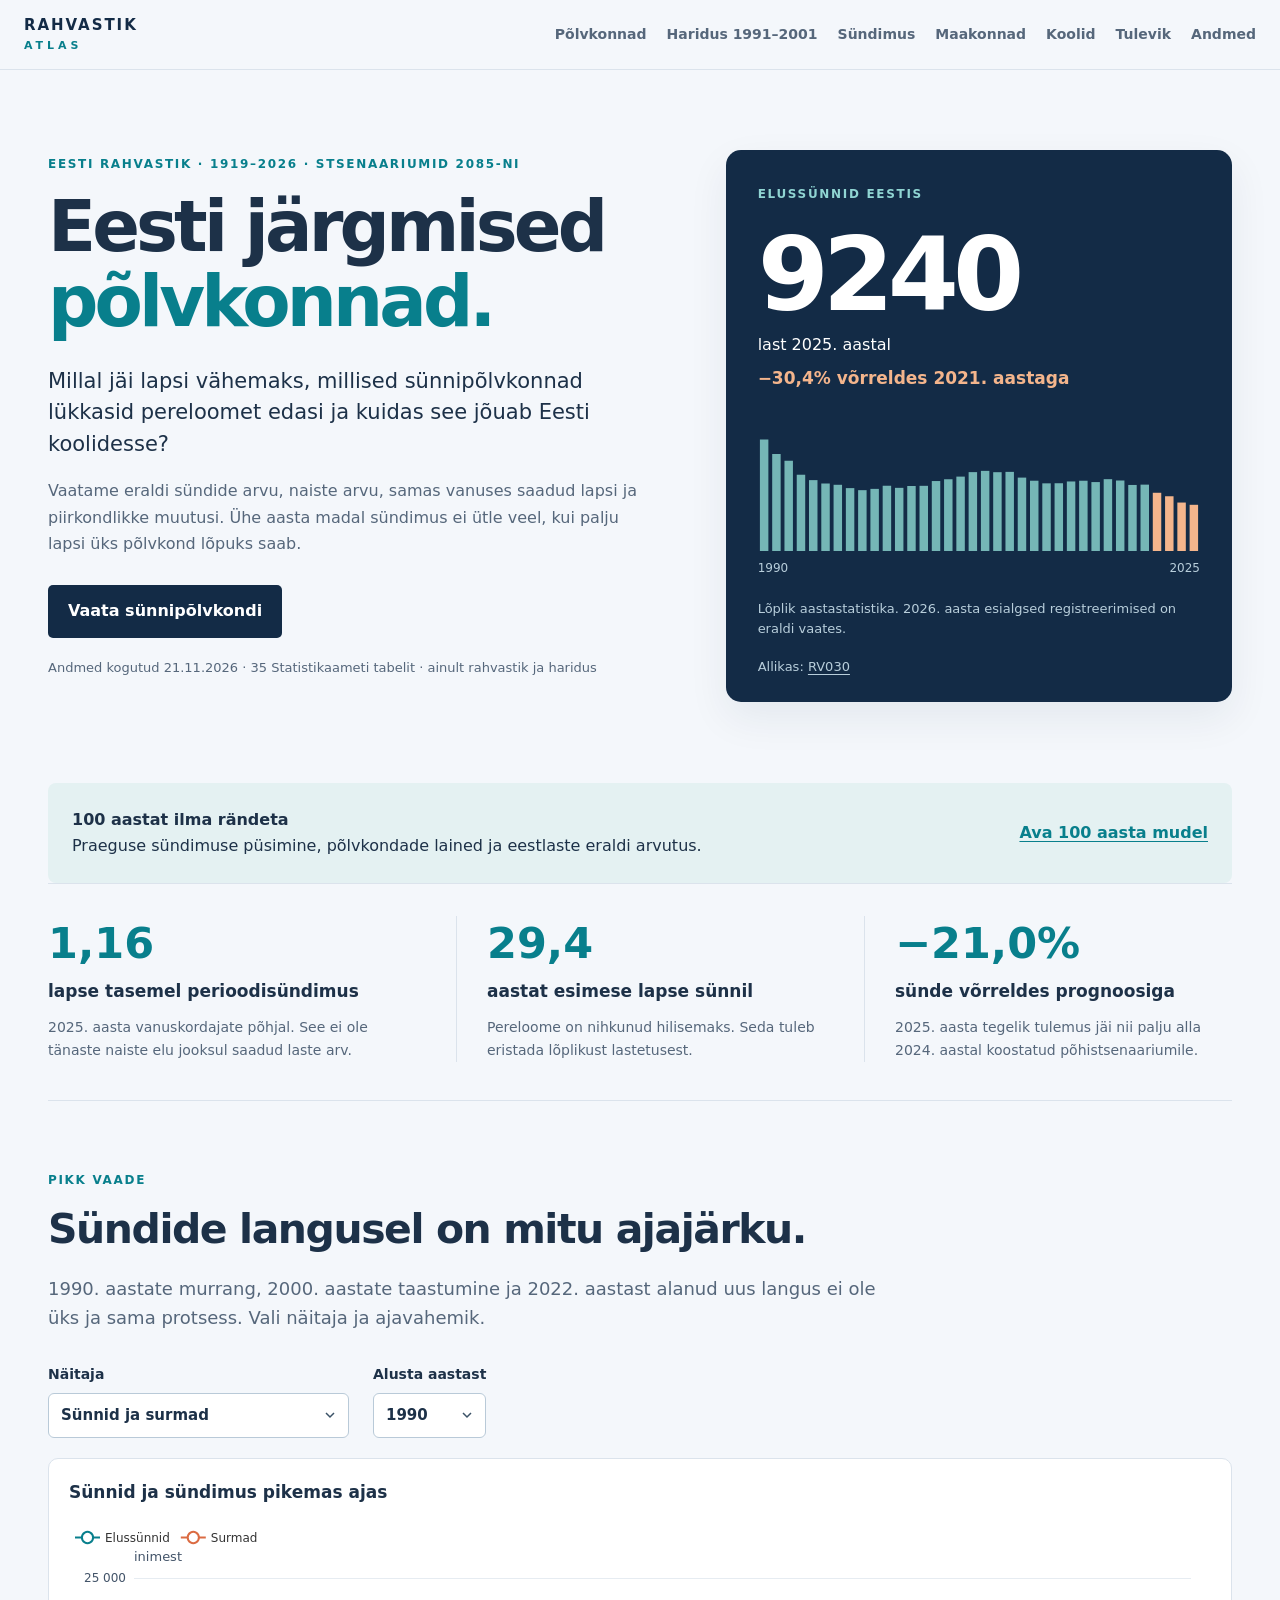
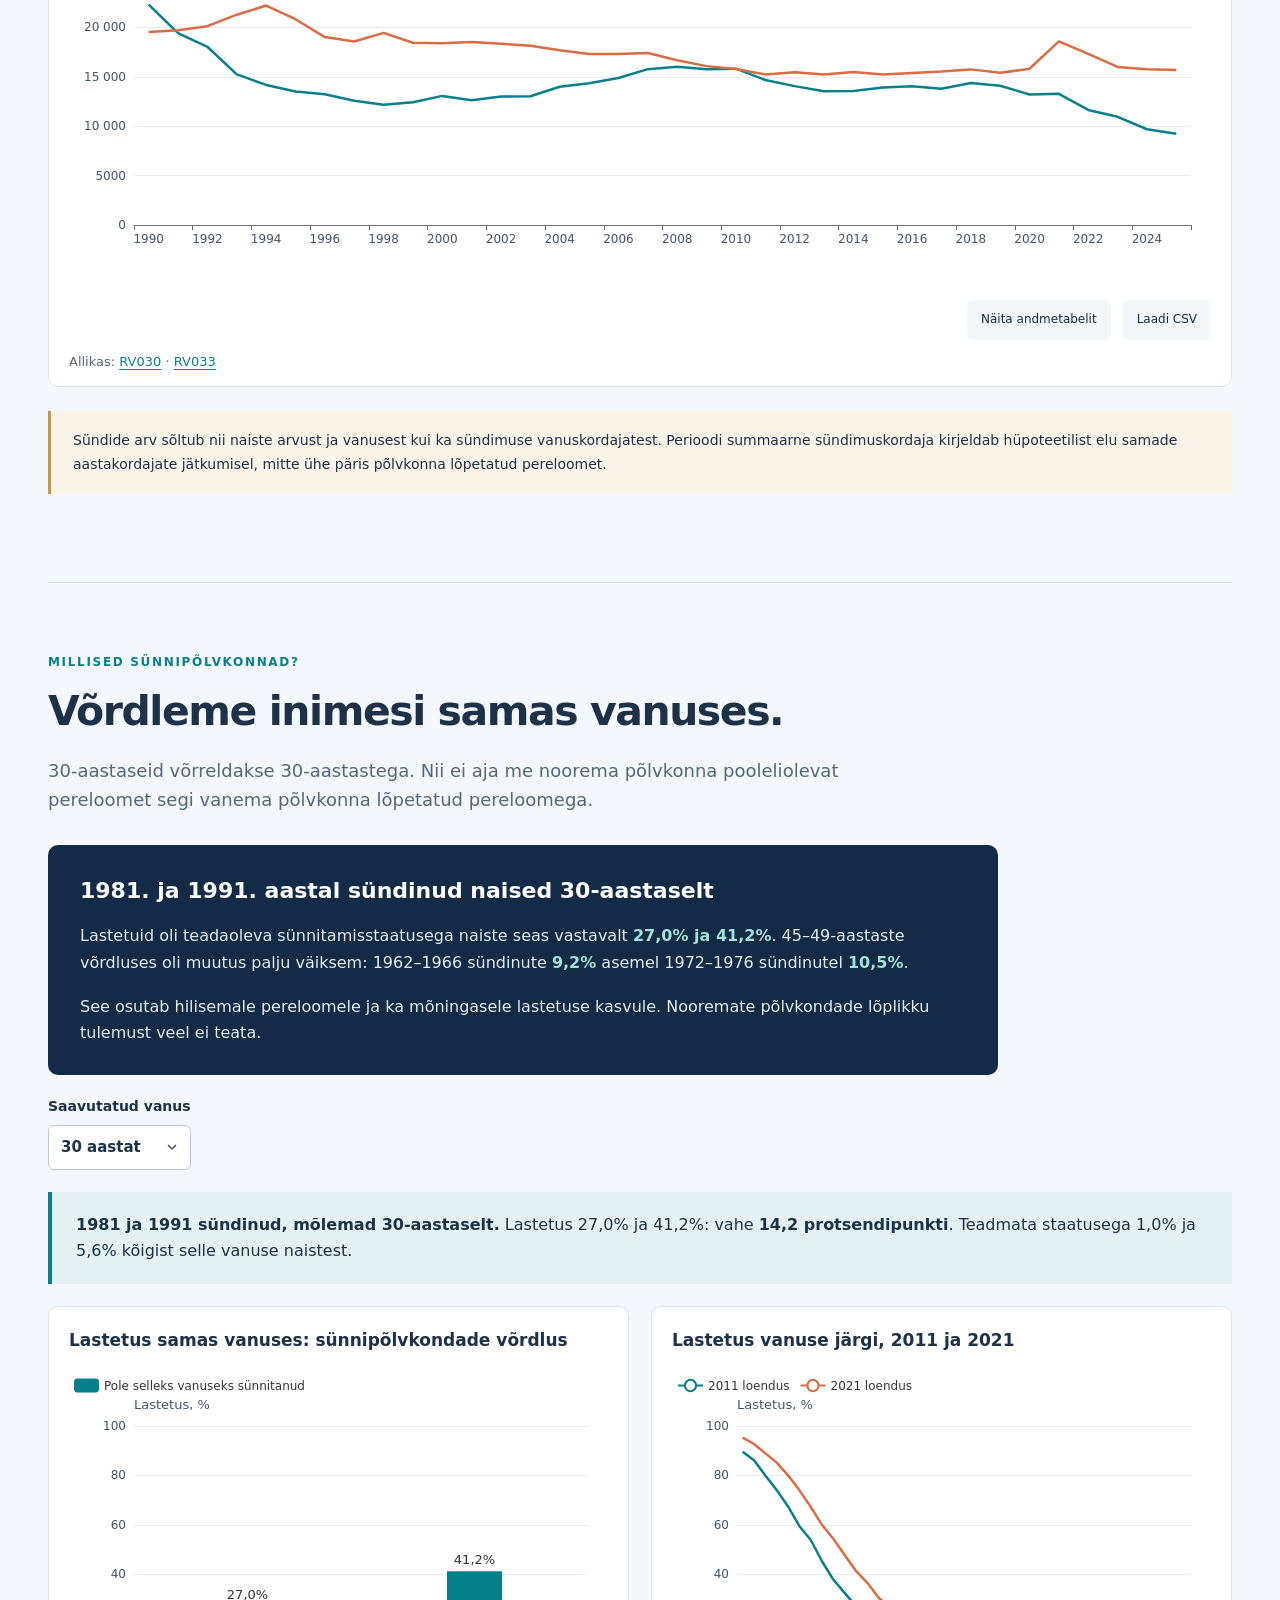
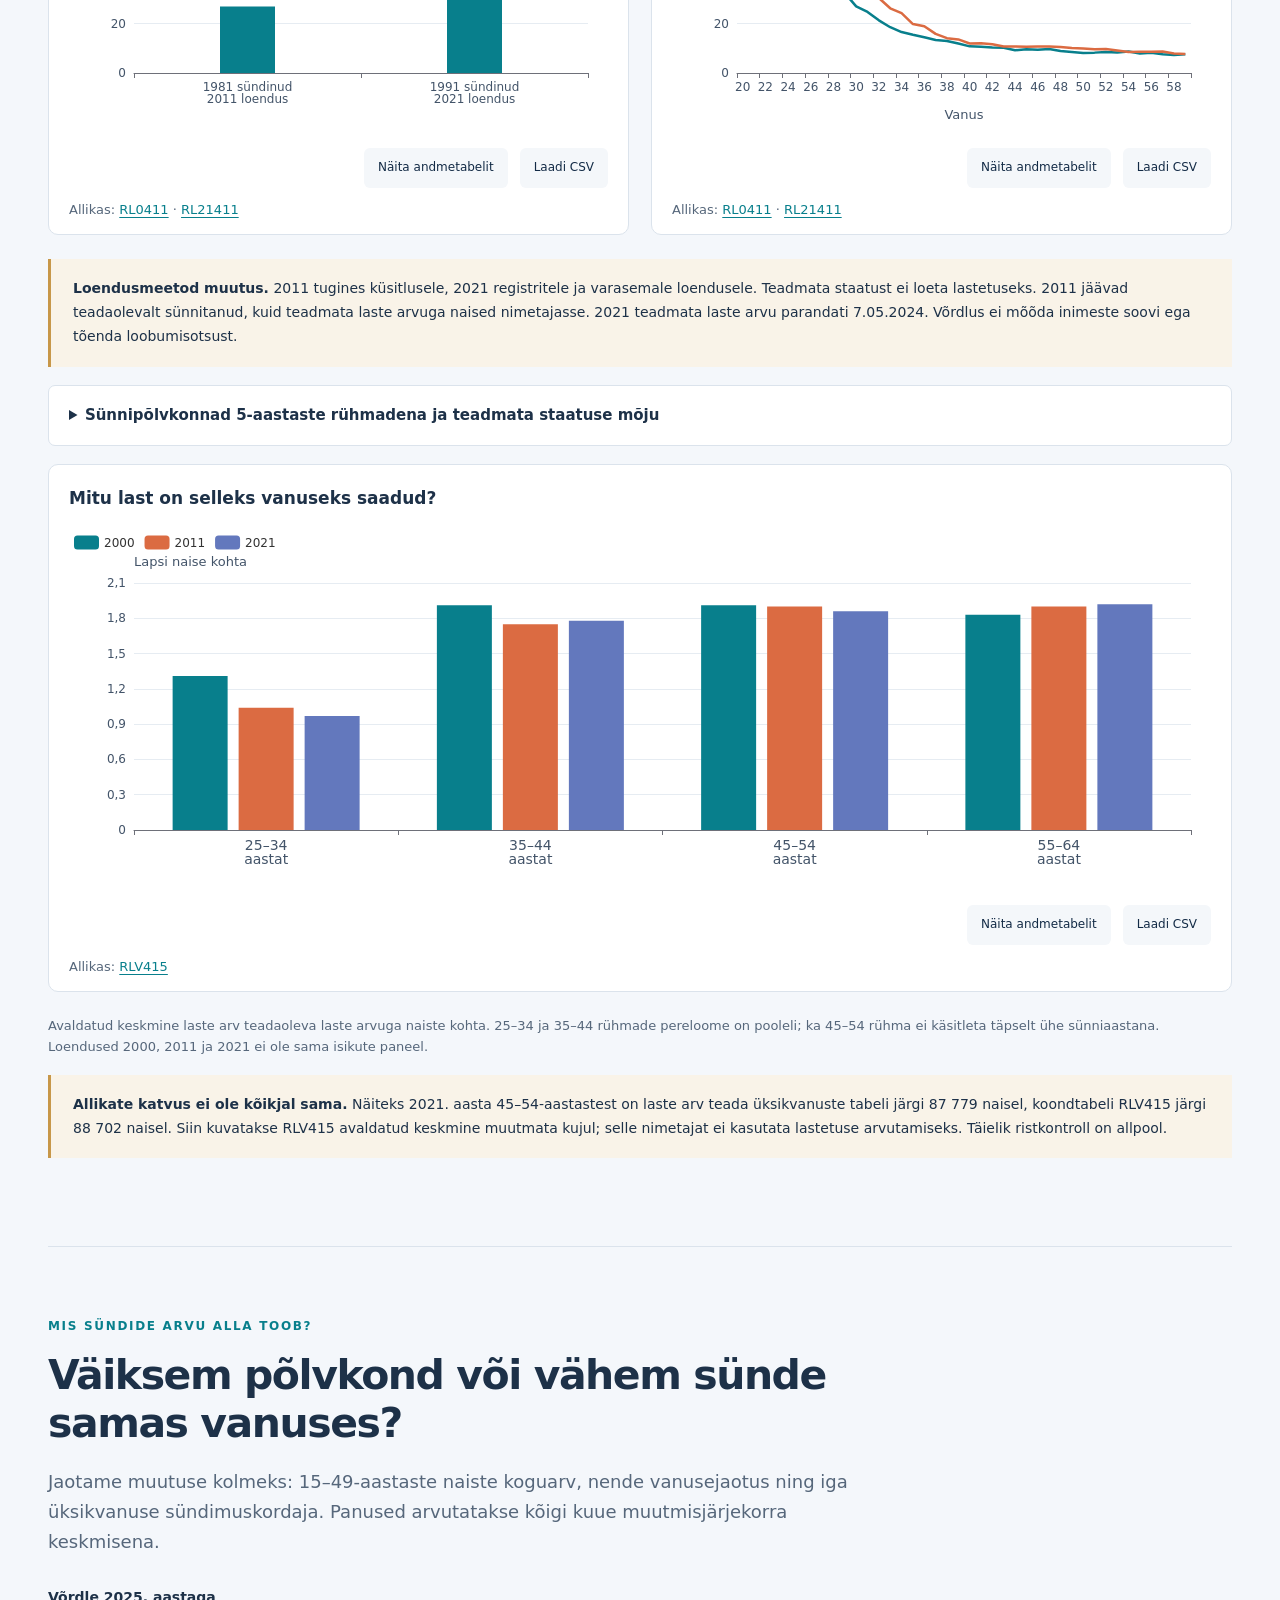
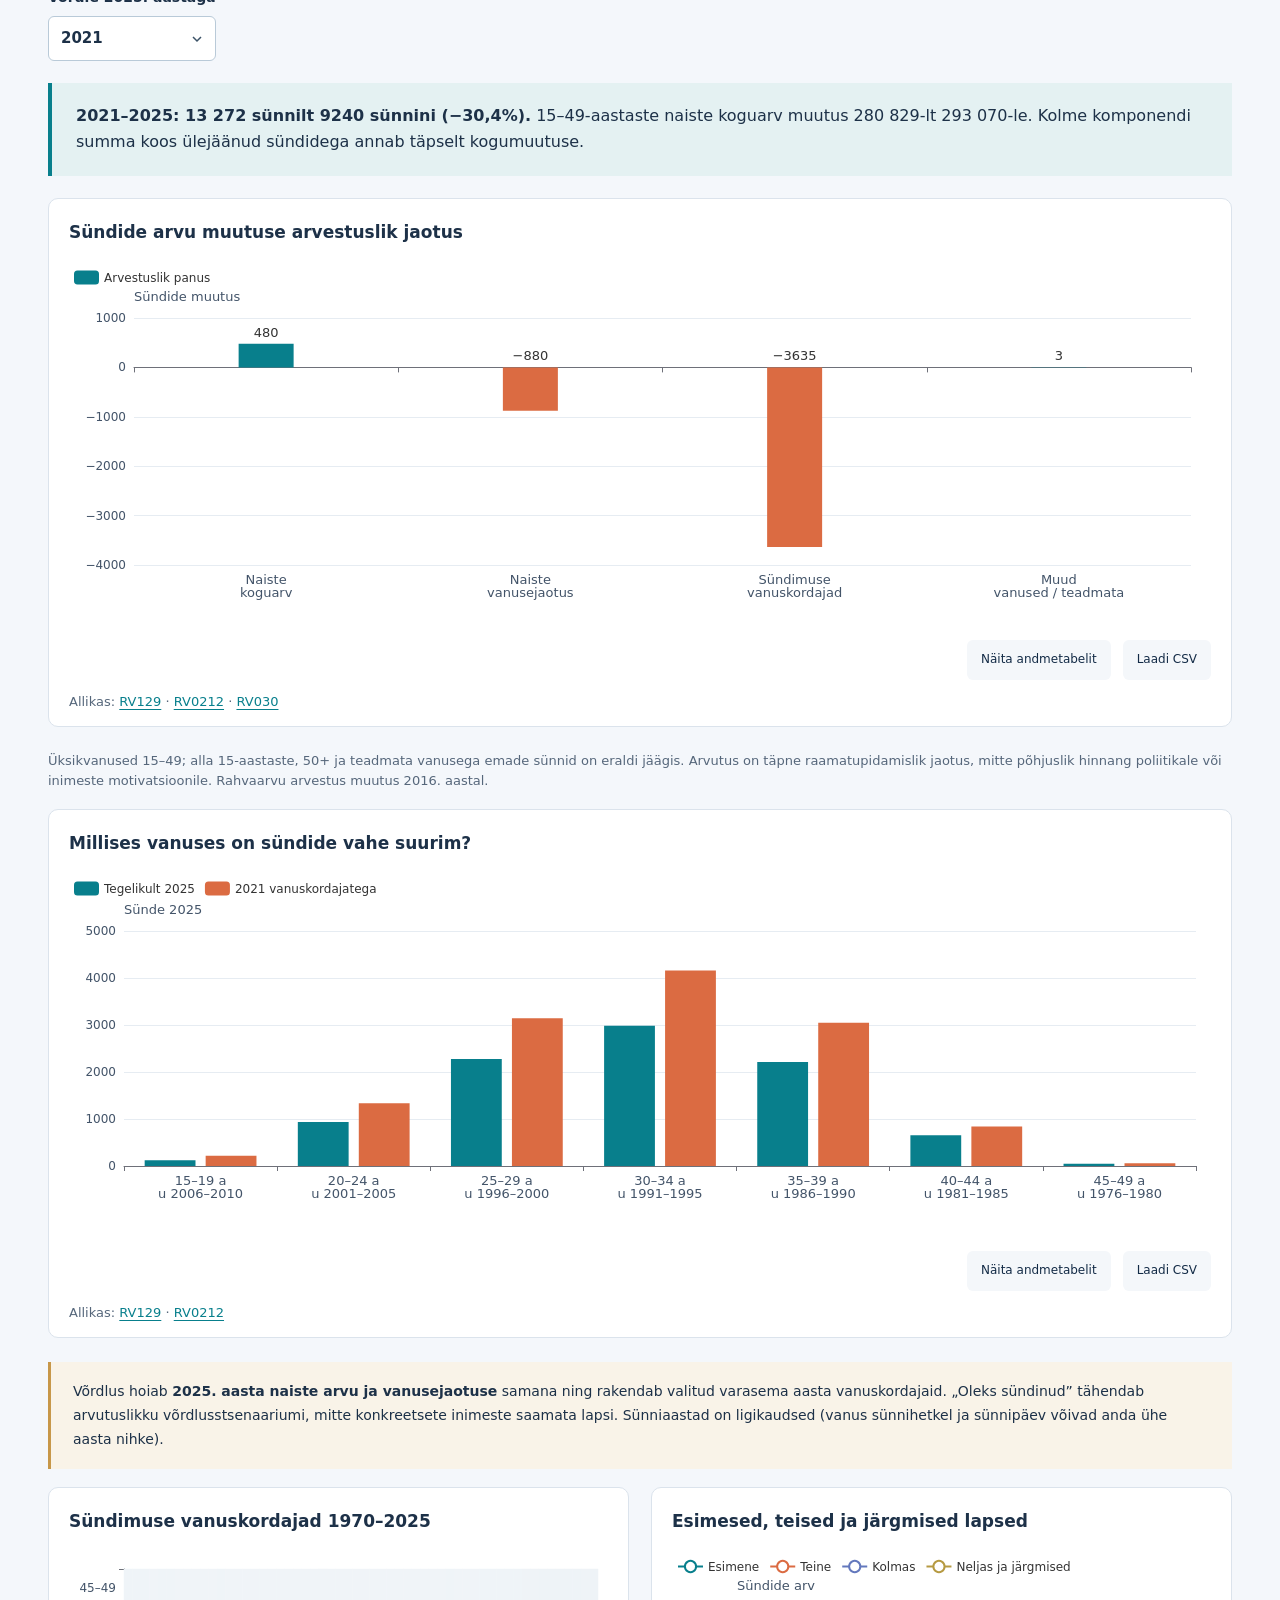
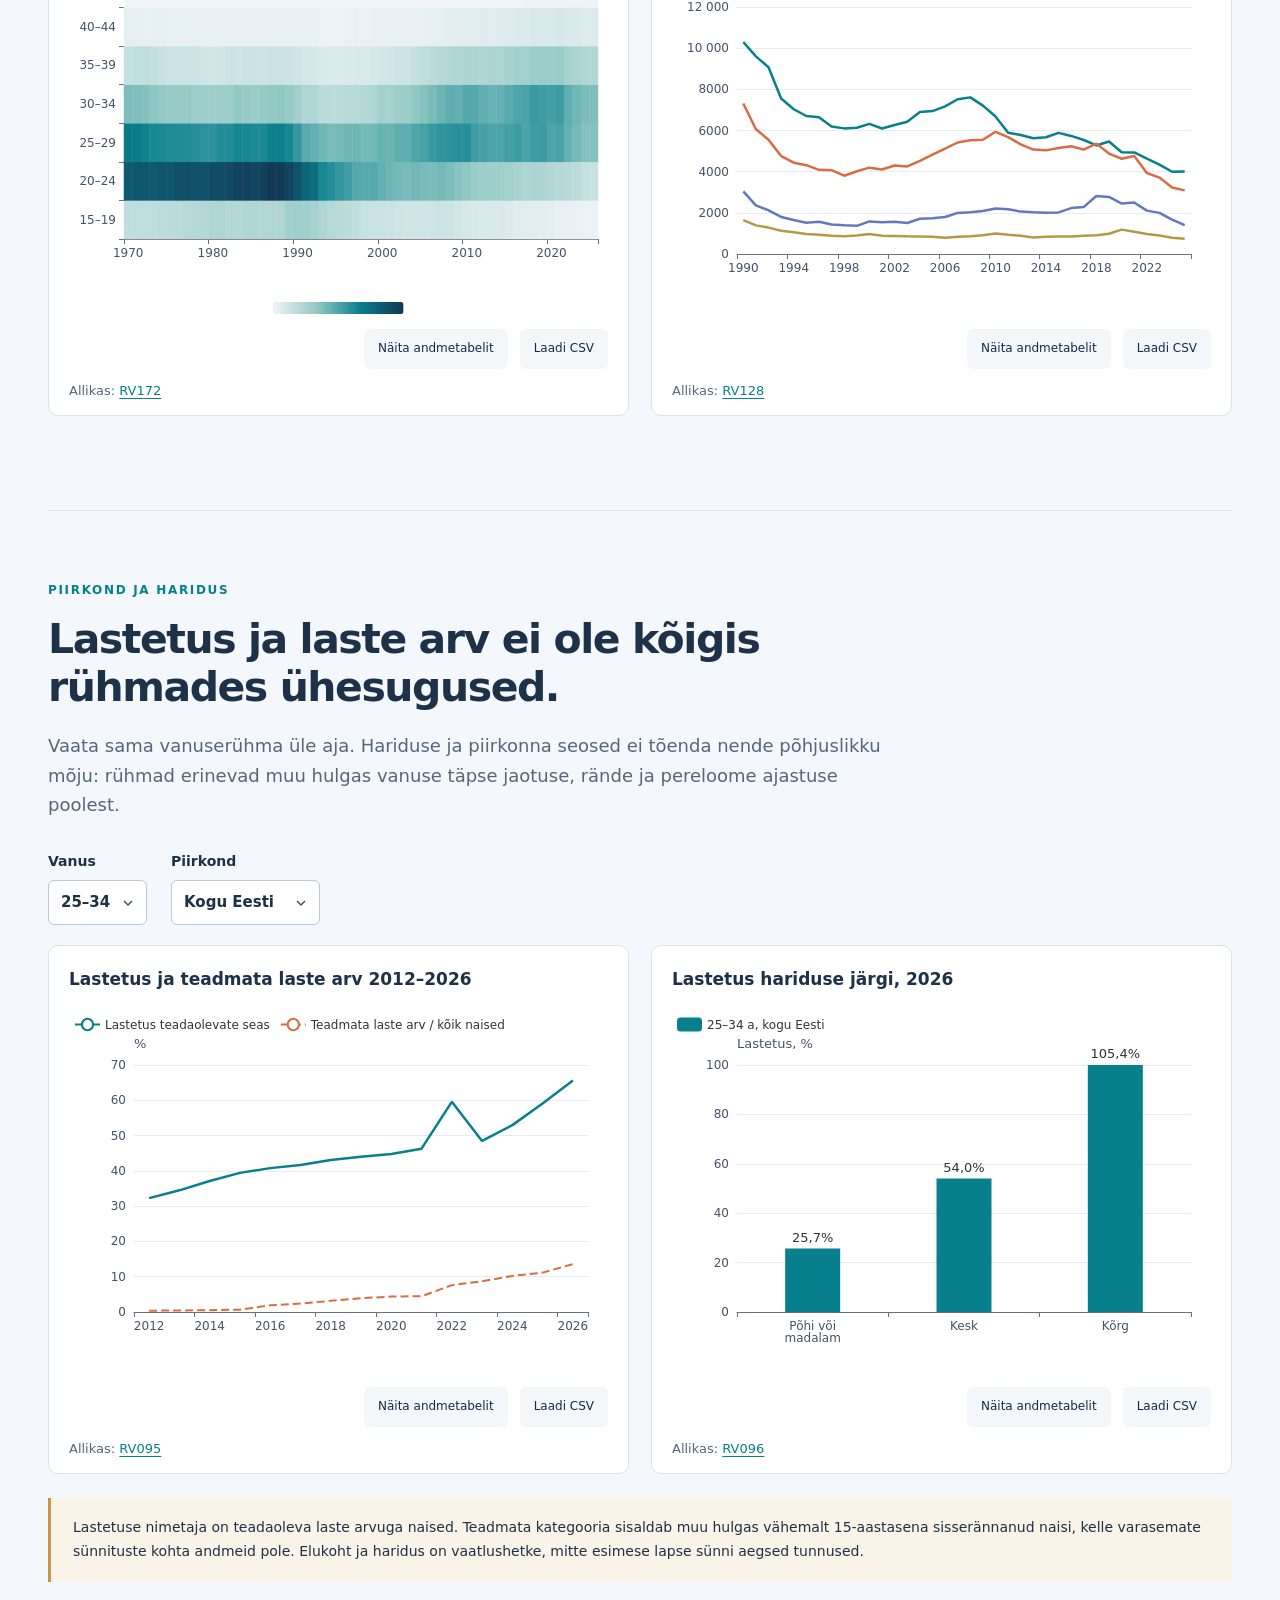
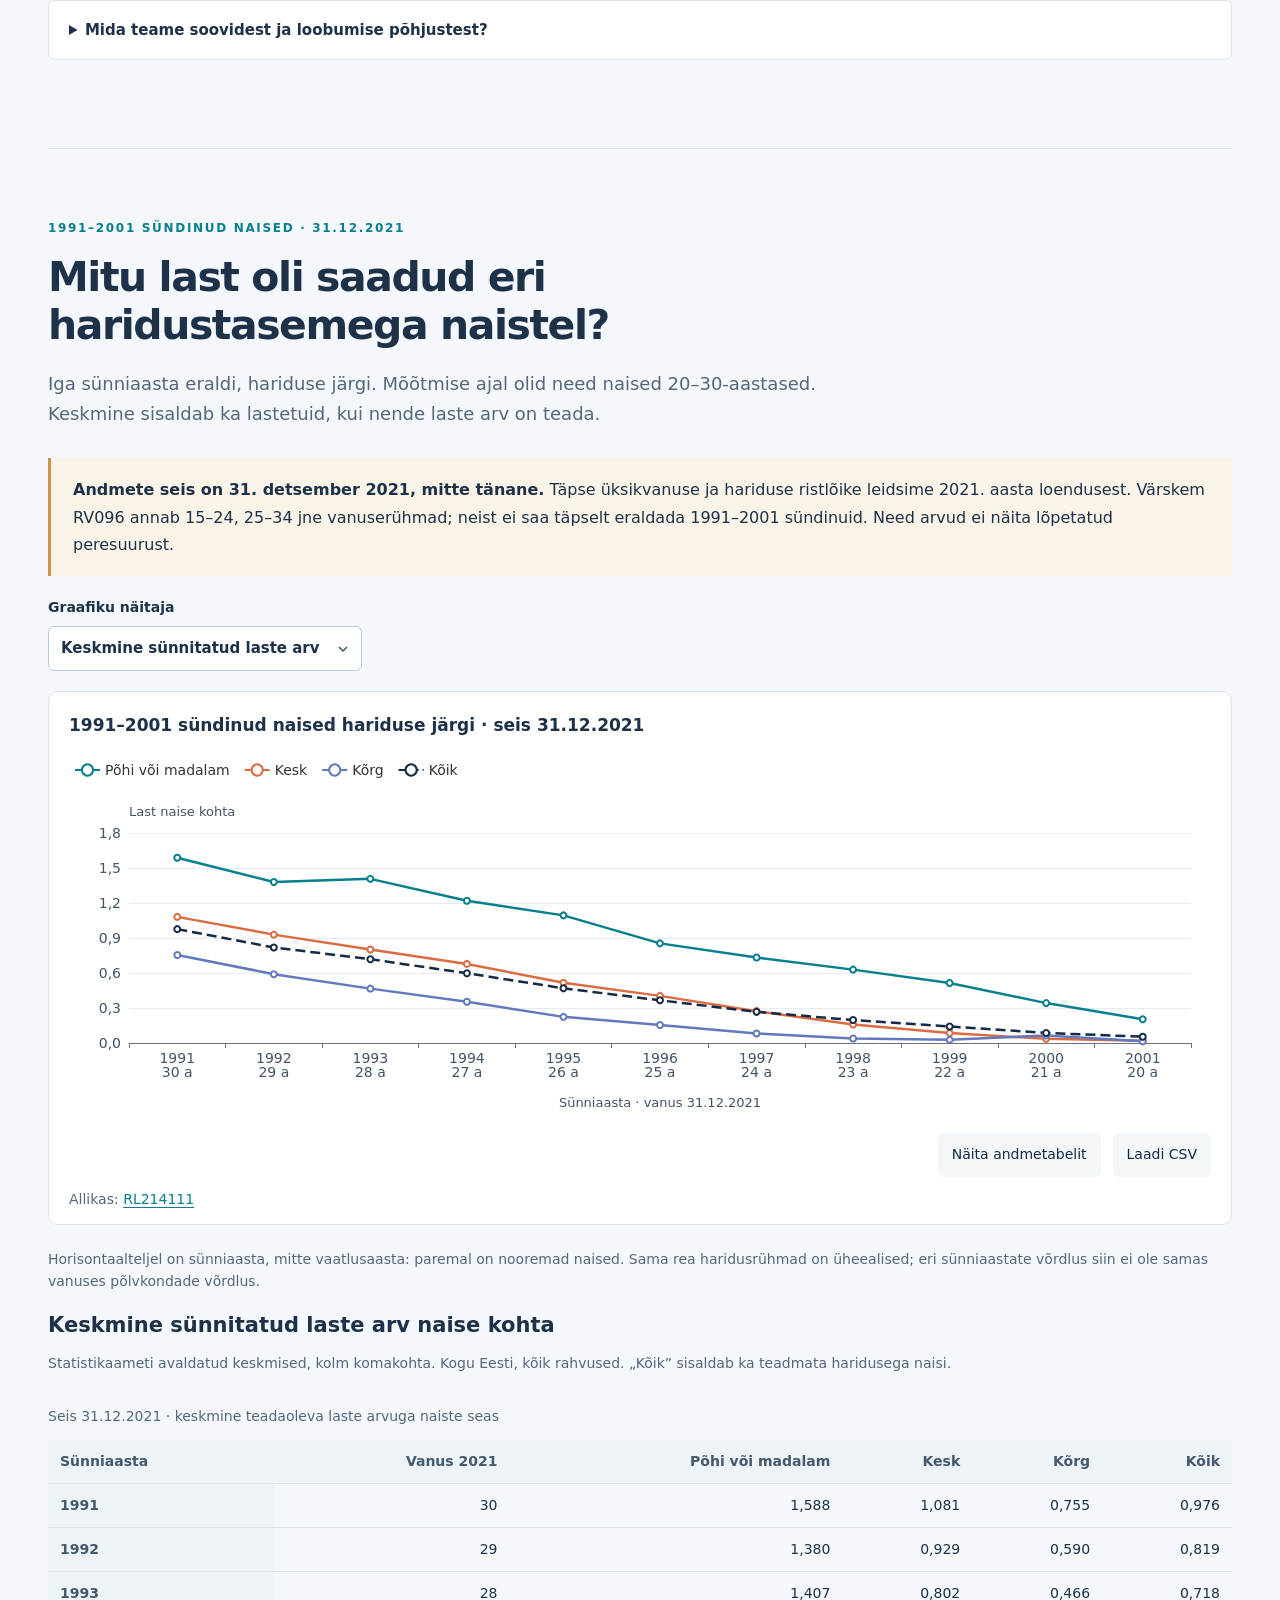
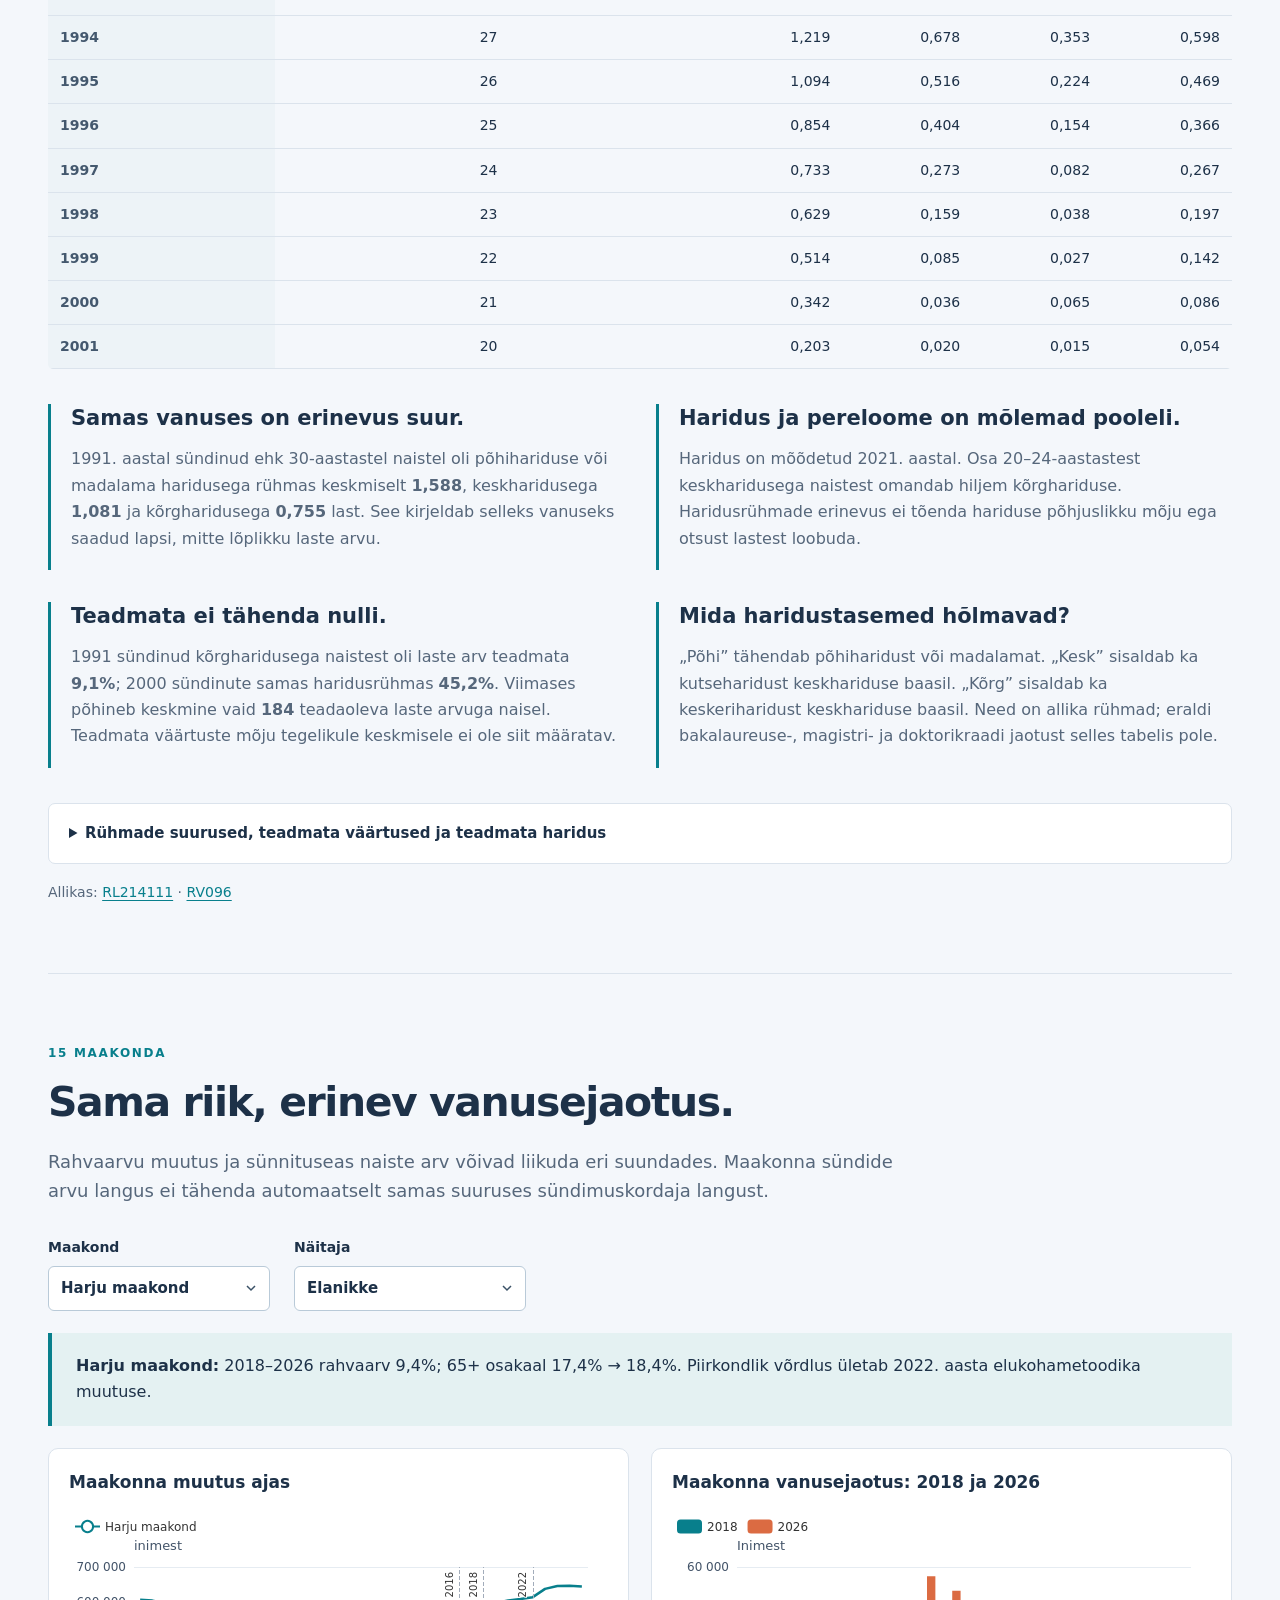
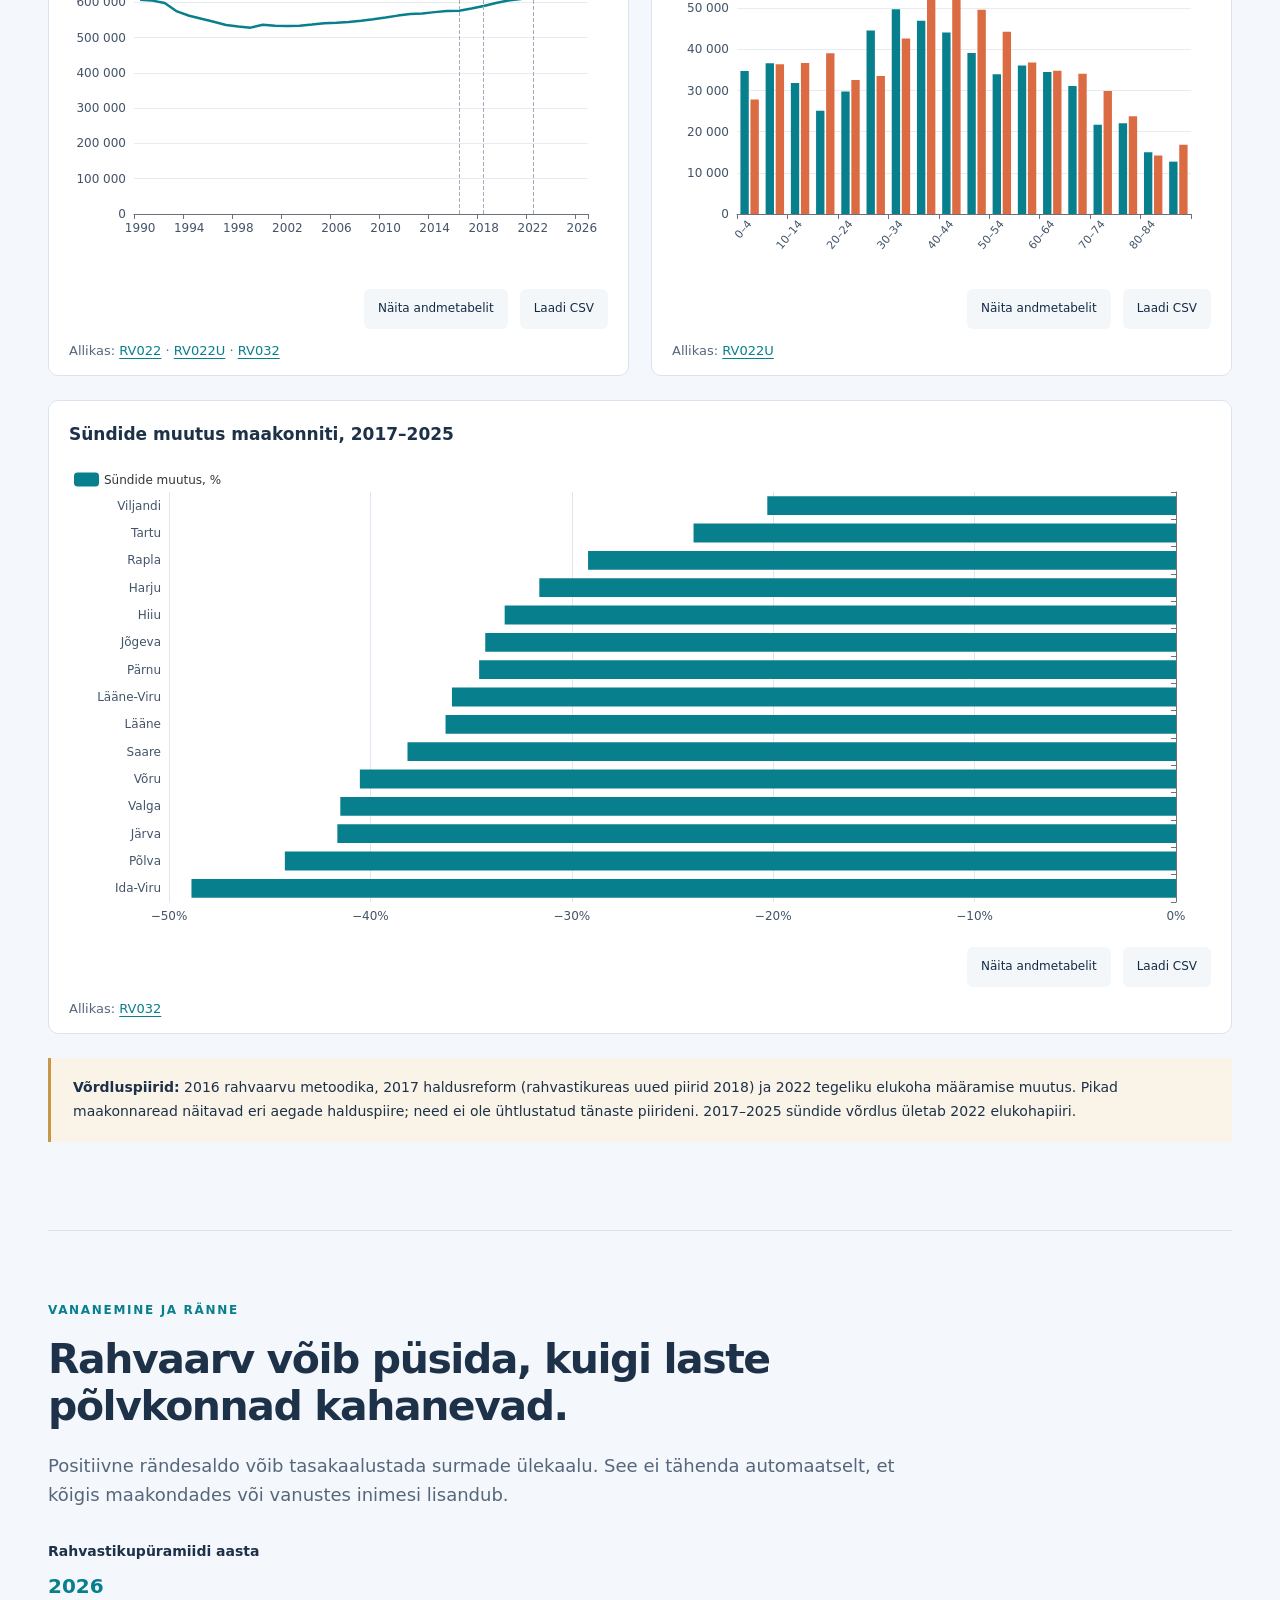
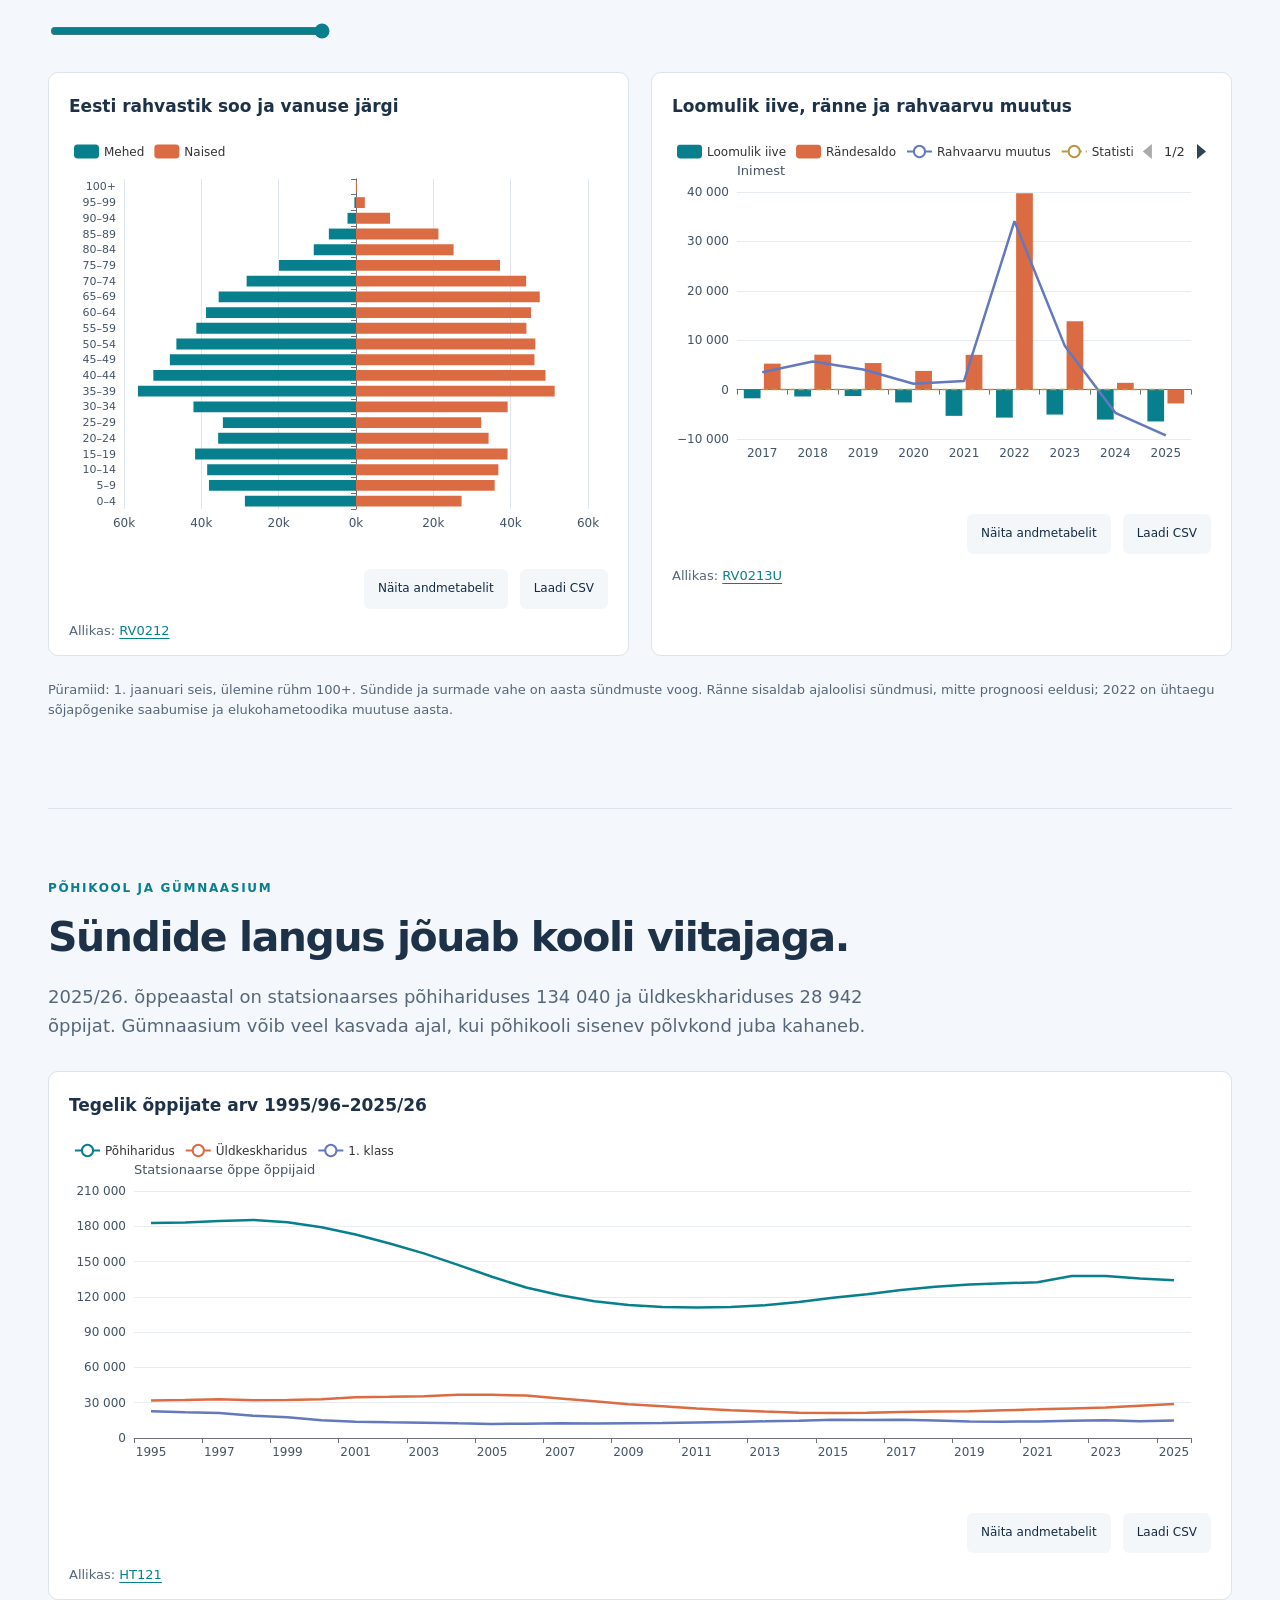
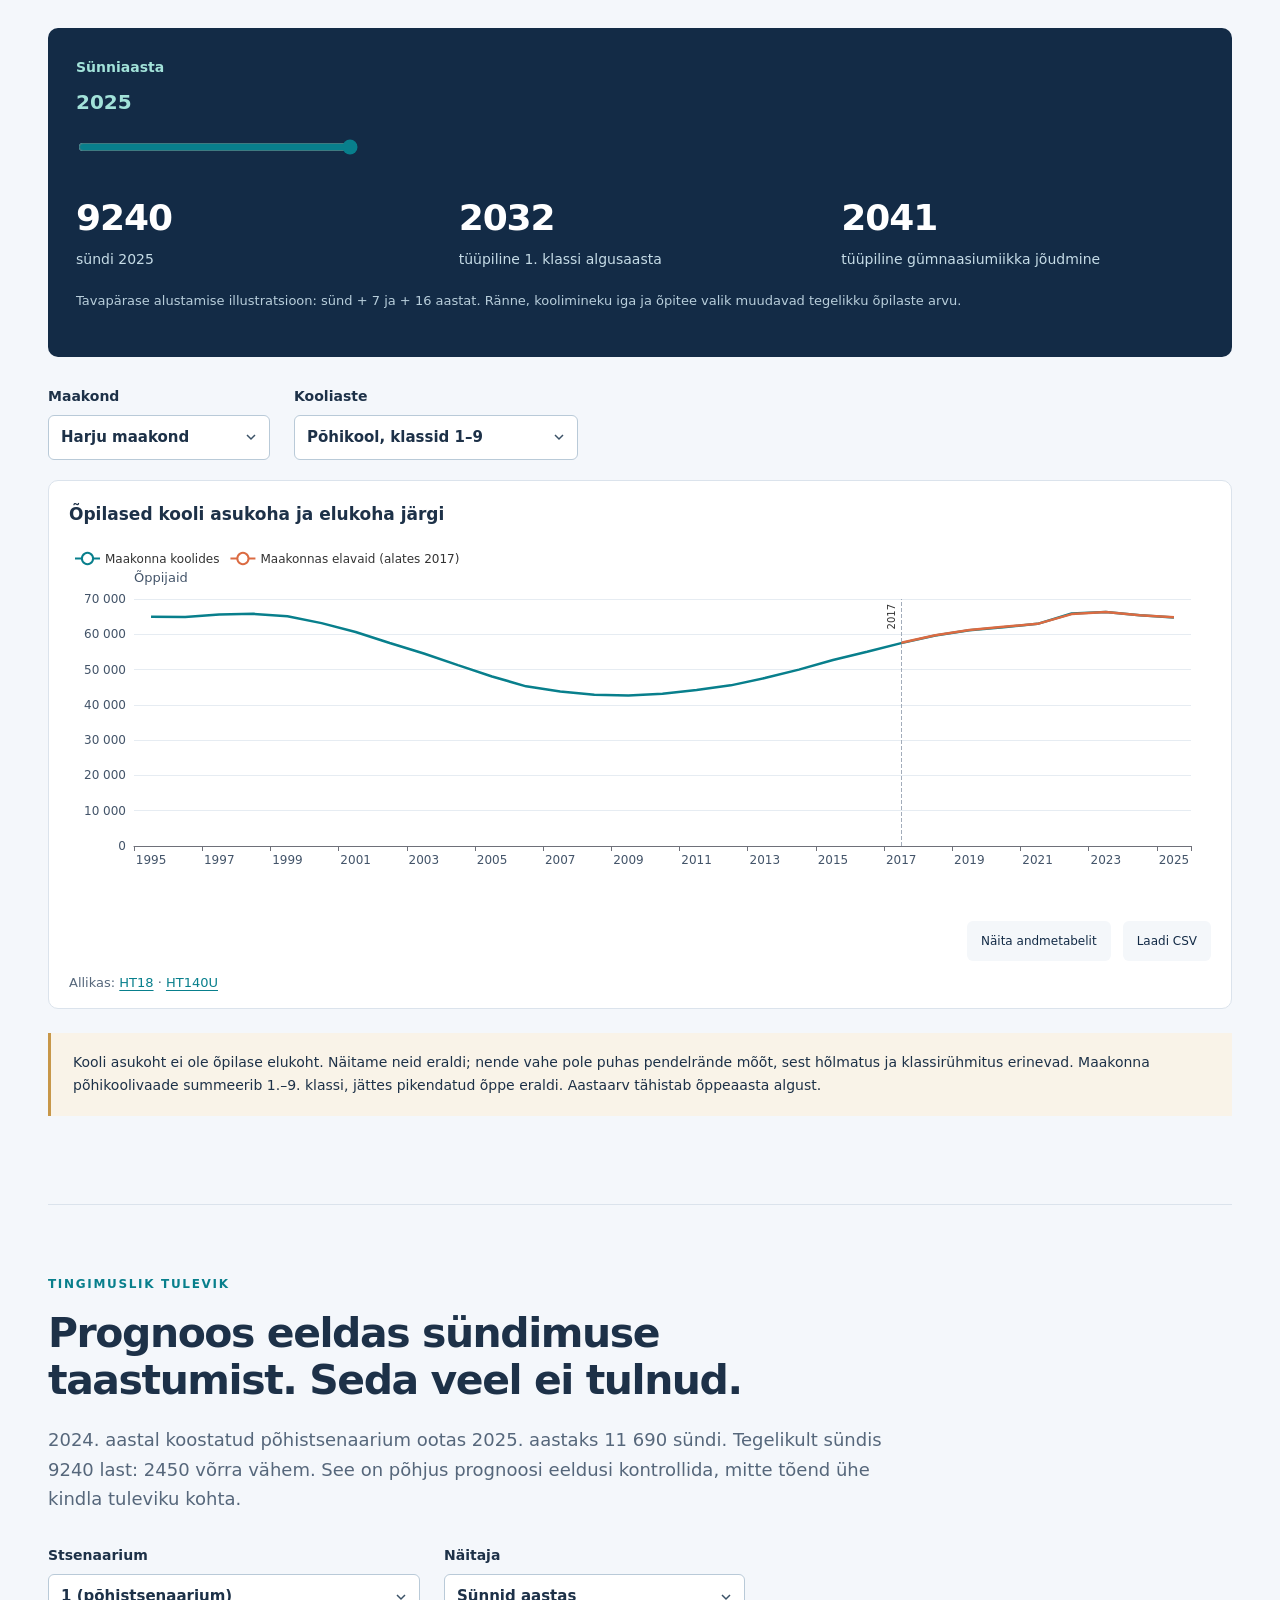
==== commit 829dfab5: "Add education breakdown of children born to 1991–2001 female cohorts" ====
--- a/index.html
+++ b/index.html
@@ -1,15 +1,40 @@
-<!doctype html><html lang="et"><head><meta charset="utf-8"><meta name="viewport" content="width=device-width,initial-scale=1"><meta name="theme-color" content="#132b46"><meta name="description" content="Eesti sündimus, sünnipõlvkonnad, maakondade vananemine ja kooliealiste tulevik. 34 ametlikku tabelit, kontrollitavad arvutused ja interaktiivsed graafikud."><title>Eesti järgmised põlvkonnad · Rahvastiku atlas</title><link rel="stylesheet" href="style.css?v=projection1"><script defer src="vendor/echarts.min.js"></script><script type="module" src="app.js?v=projection1"></script></head><body><a class="skip" href="#main">Põhisisu juurde</a><header class="top"><a class="brand" href="#">RAHVASTIK<span>ATLAS</span></a><nav aria-label="Peamine"><a href="#põlvkonnad">Põlvkonnad</a><a href="#sündimus">Sündimus</a><a href="#maakonnad">Maakonnad</a><a href="#koolid">Koolid</a><a href="#tulevik">Tulevik</a><a href="#andmed">Andmed</a></nav></header>
-<main id="main"><section class="hero"><div><p class="eyebrow">EESTI RAHVASTIK · 1919–2026 · STSENAARIUMID 2085-NI</p><h1>Eesti järgmised<br><em>põlvkonnad.</em></h1><p class="lead">Millal jäi lapsi vähemaks, millised sünnipõlvkonnad lükkasid pereloomet edasi ja kuidas see jõuab Eesti koolidesse?</p><p class="intro">Vaatame eraldi sündide arvu, naiste arvu, samas vanuses saadud lapsi ja piirkondlikke muutusi. Ühe aasta madal sündimus ei ütle veel, kui palju lapsi üks põlvkond lõpuks saab.</p><a class="primary" href="#põlvkonnad">Vaata sünnipõlvkondi</a><p class="meta">Andmed kogutud 21.11.2026 · 34 Statistikaameti tabelit · ainult rahvastik ja haridus</p></div><div class="hero-visual"><p class="eyebrow">ELUSSÜNNID EESTIS</p><div class="hero-number">9240</div><p>last 2025. aastal <strong>−30,4% võrreldes 2021. aastaga</strong></p><div id="hero-chart" class="mini-chart" role="img" aria-label="Sündide arv Eestis 1990–2025"></div><div class="hero-bottom"><span>1990</span><span>2025</span></div><p class="small">Lõplik aastastatistika. 2026. aasta esialgsed registreerimised on eraldi vaates.</p><p class="source">Allikas: <a href="https://andmed.stat.ee/et/stat/rahvastik__rahvastikunaitajad-ja-koosseis__demograafilised-pehinaitajad/RV030" target="_blank" rel="noopener">RV030</a></p></div></section>
+<!doctype html><html lang="et"><head><meta charset="utf-8"><meta name="viewport" content="width=device-width,initial-scale=1"><meta name="theme-color" content="#132b46"><meta name="description" content="Eesti sündimus, sünnipõlvkonnad, maakondade vananemine ja kooliealiste tulevik. 35 ametlikku tabelit, kontrollitavad arvutused ja interaktiivsed graafikud."><title>Eesti järgmised põlvkonnad · Rahvastiku atlas</title><link rel="stylesheet" href="style.css?v=education1"><script defer src="vendor/echarts.min.js"></script><script type="module" src="app.js?v=education1"></script></head><body><a class="skip" href="#main">Põhisisu juurde</a><header class="top"><a class="brand" href="#">RAHVASTIK<span>ATLAS</span></a><nav aria-label="Peamine"><a href="#põlvkonnad">Põlvkonnad</a><a href="#haridus-1991-2001">Haridus 1991–2001</a><a href="#sündimus">Sündimus</a><a href="#maakonnad">Maakonnad</a><a href="#koolid">Koolid</a><a href="#tulevik">Tulevik</a><a href="#andmed">Andmed</a></nav></header>
+<main id="main"><section class="hero"><div><p class="eyebrow">EESTI RAHVASTIK · 1919–2026 · STSENAARIUMID 2085-NI</p><h1>Eesti järgmised<br><em>põlvkonnad.</em></h1><p class="lead">Millal jäi lapsi vähemaks, millised sünnipõlvkonnad lükkasid pereloomet edasi ja kuidas see jõuab Eesti koolidesse?</p><p class="intro">Vaatame eraldi sündide arvu, naiste arvu, samas vanuses saadud lapsi ja piirkondlikke muutusi. Ühe aasta madal sündimus ei ütle veel, kui palju lapsi üks põlvkond lõpuks saab.</p><a class="primary" href="#põlvkonnad">Vaata sünnipõlvkondi</a><p class="meta">Andmed kogutud 21.11.2026 · 35 Statistikaameti tabelit · ainult rahvastik ja haridus</p></div><div class="hero-visual"><p class="eyebrow">ELUSSÜNNID EESTIS</p><div class="hero-number">9240</div><p>last 2025. aastal <strong>−30,4% võrreldes 2021. aastaga</strong></p><div id="hero-chart" class="mini-chart" role="img" aria-label="Sündide arv Eestis 1990–2025"></div><div class="hero-bottom"><span>1990</span><span>2025</span></div><p class="small">Lõplik aastastatistika. 2026. aasta esialgsed registreerimised on eraldi vaates.</p><p class="source">Allikas: <a href="https://andmed.stat.ee/et/stat/rahvastik__rahvastikunaitajad-ja-koosseis__demograafilised-pehinaitajad/RV030" target="_blank" rel="noopener">RV030</a></p></div></section>
 <aside class="model-link"><p><strong>100 aastat ilma rändeta</strong><br>Praeguse sündimuse püsimine, põlvkondade lained ja eestlaste eraldi arvutus.</p><a href="projection.html">Ava 100 aasta mudel</a></aside><div id="load-status" role="status" class="load-status">Laadin graafikute andmeid…</div><noscript><p class="notice">Järeldused on loetavad ka JavaScriptita. Graafikute ja valikute kasutamiseks lülita JavaScript sisse; allikad ja andmelaadimised asuvad lehe lõpus.</p></noscript>
 <section class="takeaways" aria-label="Peamised tulemused"><article><span class="stat">1,16</span><h2>lapse tasemel perioodisündimus</h2><p>2025. aasta vanuskordajate põhjal. See ei ole tänaste naiste elu jooksul saadud laste arv.</p></article><article><span class="stat">29,4</span><h2>aastat esimese lapse sünnil</h2><p>Pereloome on nihkunud hilisemaks. Seda tuleb eristada lõplikust lastetusest.</p></article><article><span class="stat">−21,0%</span><h2>sünde võrreldes prognoosiga</h2><p>2025. aasta tegelik tulemus jäi nii palju alla 2024. aastal koostatud põhistsenaariumile.</p></article></section>
 <section class="section" id="ajalugu"><div class="section-heading"><p class="eyebrow">PIKK VAADE</p><h2>Sündide langusel on mitu ajajärku.</h2><p>1990. aastate murrang, 2000. aastate taastumine ja 2022. aastast alanud uus langus ei ole üks ja sama protsess. Vali näitaja ja ajavahemik.</p></div><div class="controls"><label>Näitaja<select id="history-metric"><option value="births">Sünnid ja surmad</option><option value="tfr">Summaarne sündimuskordaja</option><option value="age">Ema vanus lapse sünnil</option></select></label><label>Alusta aastast<select id="history-start"><option value="1990">1990</option><option value="1970">1970</option><option value="1919">1919</option><option value="2000">2000</option></select></label></div><figure class="chart-card "><figcaption>Sünnid ja sündimus pikemas ajas</figcaption><div id="history-chart" class="chart" role="img" aria-label="Sünnid ja sündimus pikemas ajas"></div><div class="chart-tools"><button type="button" data-table="history-chart" aria-expanded="false">Näita andmetabelit</button><button type="button" data-csv="history-chart">Laadi CSV</button></div><div id="history-chart-table" class="chart-table" hidden></div><p class="source">Allikas: <a href="https://andmed.stat.ee/et/stat/rahvastik__rahvastikunaitajad-ja-koosseis__demograafilised-pehinaitajad/RV030" target="_blank" rel="noopener">RV030</a> · <a href="https://andmed.stat.ee/et/stat/rahvastik__rahvastikunaitajad-ja-koosseis__demograafilised-pehinaitajad/RV033" target="_blank" rel="noopener">RV033</a></p></figure><p class="notice">Sündide arv sõltub nii naiste arvust ja vanusest kui ka sündimuse vanuskordajatest. Perioodi summaarne sündimuskordaja kirjeldab hüpoteetilist elu samade aastakordajate jätkumisel, mitte ühe päris põlvkonna lõpetatud pereloomet.</p></section>
 <section class="section cohort-section" id="põlvkonnad"><div class="section-heading"><p class="eyebrow">MILLISED SÜNNIPÕLVKONNAD?</p><h2>Võrdleme inimesi samas vanuses.</h2><p>30-aastaseid võrreldakse 30-aastastega. Nii ei aja me noorema põlvkonna pooleliolevat pereloomet segi vanema põlvkonna lõpetatud pereloomega.</p></div><div class="cohort-claim"><strong>1981. ja 1991. aastal sündinud naised 30-aastaselt</strong><p>Lastetuid oli teadaoleva sünnitamisstaatusega naiste seas vastavalt <b>27,0% ja 41,2%</b>. 45–49-aastaste võrdluses oli muutus palju väiksem: 1962–1966 sündinute <b>9,2%</b> asemel 1972–1976 sündinutel <b>10,5%</b>.</p><p>See osutab hilisemale pereloomele ja ka mõningasele lastetuse kasvule. Nooremate põlvkondade lõplikku tulemust veel ei teata.</p></div><div class="controls"><label>Saavutatud vanus<select id="cohort-age"><option value="30">30 aastat</option><option value="35">35 aastat</option><option value="40">40 aastat</option><option value="45">45 aastat</option><option value="50">50 aastat</option></select></label></div><div id="cohort-answer" class="answer" aria-live="polite"></div><div class="grid2"><figure class="chart-card "><figcaption>Lastetus samas vanuses: sünnipõlvkondade võrdlus</figcaption><div id="cohort-chart" class="chart" role="img" aria-label="Lastetus samas vanuses: sünnipõlvkondade võrdlus"></div><div class="chart-tools"><button type="button" data-table="cohort-chart" aria-expanded="false">Näita andmetabelit</button><button type="button" data-csv="cohort-chart">Laadi CSV</button></div><div id="cohort-chart-table" class="chart-table" hidden></div><p class="source">Allikas: <a href="https://andmed.stat.ee/et/stat/rahvaloendus__rel2011__rahvastiku-demograafilised-ja-etno-kultuurilised-naitajad__naised-ja-lapsed/RL0411" target="_blank" rel="noopener">RL0411</a> · <a href="https://andmed.stat.ee/et/stat/rahvaloendus__rel2021__rahvastiku-demograafilised-ja-etno-kultuurilised-naitajad__naised-ja-lapsed/RL21411" target="_blank" rel="noopener">RL21411</a></p></figure><figure class="chart-card "><figcaption>Lastetus vanuse järgi, 2011 ja 2021</figcaption><div id="cohort-profile" class="chart" role="img" aria-label="Lastetus vanuse järgi, 2011 ja 2021"></div><div class="chart-tools"><button type="button" data-table="cohort-profile" aria-expanded="false">Näita andmetabelit</button><button type="button" data-csv="cohort-profile">Laadi CSV</button></div><div id="cohort-profile-table" class="chart-table" hidden></div><p class="source">Allikas: <a href="https://andmed.stat.ee/et/stat/rahvaloendus__rel2011__rahvastiku-demograafilised-ja-etno-kultuurilised-naitajad__naised-ja-lapsed/RL0411" target="_blank" rel="noopener">RL0411</a> · <a href="https://andmed.stat.ee/et/stat/rahvaloendus__rel2021__rahvastiku-demograafilised-ja-etno-kultuurilised-naitajad__naised-ja-lapsed/RL21411" target="_blank" rel="noopener">RL21411</a></p></figure></div><p class="notice"><b>Loendusmeetod muutus.</b> 2011 tugines küsitlusele, 2021 registritele ja varasemale loendusele. Teadmata staatust ei loeta lastetuseks. 2011 jäävad teadaolevalt sünnitanud, kuid teadmata laste arvuga naised nimetajasse. 2021 teadmata laste arvu parandati 7.05.2024. Võrdlus ei mõõda inimeste soovi ega tõenda loobumisotsust.</p><details><summary>Sünnipõlvkonnad 5-aastaste rühmadena ja teadmata staatuse mõju</summary><div id="cohort-groups" class="table-wrap"></div><p>Piirid näitavad tulemust, kui kõik teadmata staatusega naised oleksid sünnitanud või kõik oleksid lastetud. Need ei ole usaldusvahemikud ega kata loendusmetoodika mõju.</p></details><figure class="chart-card "><figcaption>Mitu last on selleks vanuseks saadud?</figcaption><div id="completed-chart" class="chart" role="img" aria-label="Mitu last on selleks vanuseks saadud?"></div><div class="chart-tools"><button type="button" data-table="completed-chart" aria-expanded="false">Näita andmetabelit</button><button type="button" data-csv="completed-chart">Laadi CSV</button></div><div id="completed-chart-table" class="chart-table" hidden></div><p class="source">Allikas: <a href="https://andmed.stat.ee/et/stat/rahvaloendus__rel_vordlus__haridus/RLV415" target="_blank" rel="noopener">RLV415</a></p></figure><p class="small">Avaldatud keskmine laste arv teadaoleva laste arvuga naiste kohta. 25–34 ja 35–44 rühmade pereloome on pooleli; ka 45–54 rühma ei käsitleta täpselt ühe sünniaastana. Loendused 2000, 2011 ja 2021 ei ole sama isikute paneel.</p><p class="notice"><b>Allikate katvus ei ole kõikjal sama.</b> Näiteks 2021. aasta 45–54-aastastest on laste arv teada üksikvanuste tabeli järgi 87 779 naisel, koondtabeli RLV415 järgi 88 702 naisel. Siin kuvatakse RLV415 avaldatud keskmine muutmata kujul; selle nimetajat ei kasutata lastetuse arvutamiseks. Täielik ristkontroll on allpool.</p></section>
 <section class="section" id="sündimus"><div class="section-heading"><p class="eyebrow">MIS SÜNDIDE ARVU ALLA TOOB?</p><h2>Väiksem põlvkond või vähem sünde samas vanuses?</h2><p>Jaotame muutuse kolmeks: 15–49-aastaste naiste koguarv, nende vanusejaotus ning iga üksikvanuse sündimuskordaja. Panused arvutatakse kõigi kuue muutmisjärjekorra keskmisena.</p></div><div class="controls"><label>Võrdle 2025. aastaga<select id="decomp-start"><option value="2000">2000</option><option value="2005">2005</option><option value="2008">2008</option><option value="2010">2010</option><option value="2015">2015</option><option value="2019">2019</option><option value="2021">2021</option><option value="2023">2023</option></select></label></div><div id="decomp-answer" class="answer" aria-live="polite"></div><figure class="chart-card "><figcaption>Sündide arvu muutuse arvestuslik jaotus</figcaption><div id="decomp-chart" class="chart" role="img" aria-label="Sündide arvu muutuse arvestuslik jaotus"></div><div class="chart-tools"><button type="button" data-table="decomp-chart" aria-expanded="false">Näita andmetabelit</button><button type="button" data-csv="decomp-chart">Laadi CSV</button></div><div id="decomp-chart-table" class="chart-table" hidden></div><p class="source">Allikas: <a href="https://andmed.stat.ee/et/stat/rahvastik__rahvastikusundmused__sunnid/RV129" target="_blank" rel="noopener">RV129</a> · <a href="https://andmed.stat.ee/et/stat/rahvastik__rahvastikunaitajad-ja-koosseis__rahvaarv-ja-rahvastiku-koosseis/RV0212" target="_blank" rel="noopener">RV0212</a> · <a href="https://andmed.stat.ee/et/stat/rahvastik__rahvastikunaitajad-ja-koosseis__demograafilised-pehinaitajad/RV030" target="_blank" rel="noopener">RV030</a></p></figure><p class="small">Üksikvanused 15–49; alla 15-aastaste, 50+ ja teadmata vanusega emade sünnid on eraldi jäägis. Arvutus on täpne raamatupidamislik jaotus, mitte põhjuslik hinnang poliitikale või inimeste motivatsioonile. Rahvaarvu arvestus muutus 2016. aastal.</p><figure class="chart-card "><figcaption>Millises vanuses on sündide vahe suurim?</figcaption><div id="age-gap-chart" class="chart" role="img" aria-label="Millises vanuses on sündide vahe suurim?"></div><div class="chart-tools"><button type="button" data-table="age-gap-chart" aria-expanded="false">Näita andmetabelit</button><button type="button" data-csv="age-gap-chart">Laadi CSV</button></div><div id="age-gap-chart-table" class="chart-table" hidden></div><p class="source">Allikas: <a href="https://andmed.stat.ee/et/stat/rahvastik__rahvastikusundmused__sunnid/RV129" target="_blank" rel="noopener">RV129</a> · <a href="https://andmed.stat.ee/et/stat/rahvastik__rahvastikunaitajad-ja-koosseis__rahvaarv-ja-rahvastiku-koosseis/RV0212" target="_blank" rel="noopener">RV0212</a></p></figure><p class="notice">Võrdlus hoiab <b>2025. aasta naiste arvu ja vanusejaotuse</b> samana ning rakendab valitud varasema aasta vanuskordajaid. „Oleks sündinud” tähendab arvutuslikku võrdlusstsenaariumi, mitte konkreetsete inimeste saamata lapsi. Sünniaastad on ligikaudsed (vanus sünnihetkel ja sünnipäev võivad anda ühe aasta nihke).</p><div class="grid2"><figure class="chart-card "><figcaption>Sündimuse vanuskordajad 1970–2025</figcaption><div id="age-heatmap" class="chart" role="img" aria-label="Sündimuse vanuskordajad 1970–2025"></div><div class="chart-tools"><button type="button" data-table="age-heatmap" aria-expanded="false">Näita andmetabelit</button><button type="button" data-csv="age-heatmap">Laadi CSV</button></div><div id="age-heatmap-table" class="chart-table" hidden></div><p class="source">Allikas: <a href="https://andmed.stat.ee/et/stat/rahvastik__rahvastikusundmused__sunnid/RV172" target="_blank" rel="noopener">RV172</a></p></figure><figure class="chart-card "><figcaption>Esimesed, teised ja järgmised lapsed</figcaption><div id="parity-chart" class="chart" role="img" aria-label="Esimesed, teised ja järgmised lapsed"></div><div class="chart-tools"><button type="button" data-table="parity-chart" aria-expanded="false">Näita andmetabelit</button><button type="button" data-csv="parity-chart">Laadi CSV</button></div><div id="parity-chart-table" class="chart-table" hidden></div><p class="source">Allikas: <a href="https://andmed.stat.ee/et/stat/rahvastik__rahvastikusundmused__sunnid/RV128" target="_blank" rel="noopener">RV128</a></p></figure></div></section>
 <section class="section" id="pereloome"><div class="section-heading"><p class="eyebrow">PIIRKOND JA HARIDUS</p><h2>Lastetus ja laste arv ei ole kõigis rühmades ühesugused.</h2><p>Vaata sama vanuserühma üle aja. Hariduse ja piirkonna seosed ei tõenda nende põhjuslikku mõju: rühmad erinevad muu hulgas vanuse täpse jaotuse, rände ja pereloome ajastuse poolest.</p></div><div class="controls"><label>Vanus<select id="family-age"><option value="25-34">25–34</option><option value="35-44">35–44</option><option value="45-54">45–54</option></select></label><label>Piirkond<select id="family-region"><option value="Kogu Eesti">Kogu Eesti</option><option value="Põhja-Eesti">Põhja-Eesti</option><option value="Kirde-Eesti">Kirde-Eesti</option><option value="Kesk-Eesti">Kesk-Eesti</option><option value="Lääne-Eesti">Lääne-Eesti</option><option value="Lõuna-Eesti">Lõuna-Eesti</option></select></label></div><div class="grid2"><figure class="chart-card "><figcaption>Lastetus ja teadmata laste arv 2012–2026</figcaption><div id="family-chart" class="chart" role="img" aria-label="Lastetus ja teadmata laste arv 2012–2026"></div><div class="chart-tools"><button type="button" data-table="family-chart" aria-expanded="false">Näita andmetabelit</button><button type="button" data-csv="family-chart">Laadi CSV</button></div><div id="family-chart-table" class="chart-table" hidden></div><p class="source">Allikas: <a href="https://andmed.stat.ee/et/stat/rahvastik__rahvastikunaitajad-ja-koosseis__demograafilised-pehinaitajad/RV095" target="_blank" rel="noopener">RV095</a></p></figure><figure class="chart-card "><figcaption>Lastetus hariduse järgi, 2026</figcaption><div id="education-chart" class="chart" role="img" aria-label="Lastetus hariduse järgi, 2026"></div><div class="chart-tools"><button type="button" data-table="education-chart" aria-expanded="false">Näita andmetabelit</button><button type="button" data-csv="education-chart">Laadi CSV</button></div><div id="education-chart-table" class="chart-table" hidden></div><p class="source">Allikas: <a href="https://andmed.stat.ee/et/stat/rahvastik__rahvastikunaitajad-ja-koosseis__demograafilised-pehinaitajad/RV096" target="_blank" rel="noopener">RV096</a></p></figure></div><p class="notice">Lastetuse nimetaja on teadaoleva laste arvuga naised. Teadmata kategooria sisaldab muu hulgas vähemalt 15-aastasena sisserännanud naisi, kelle varasemate sünnituste kohta andmeid pole. Elukoht ja haridus on vaatlushetke, mitte esimese lapse sünni aegsed tunnused.</p><details><summary>Mida teame soovidest ja loobumise põhjustest?</summary><p>2024.–2025. aasta Eesti sotsiaaluuringus küsiti soovi saada laps järgmise kolme aasta jooksul. 25–34-aastastest vastajatest vastas kindlasti või tõenäoliselt jah 44%. Küsimus ei mõõda eluaegset laste soovi ega samasta järgmistel aastatel lapse mittesoovimist lõpliku loobumisega. Naiste ja meeste küsitletud vanusevahemikud erinesid.</p><p><a href="https://www.stat.ee/et/uudised/sundimus-madalseisus-mis-paneb-uhed-lapsi-saama-teised-aga-ootama">Statistikaameti uuringu selgitus, 2.07.2026</a></p></details></section>
+<section class="section education-cohorts" id="haridus-1991-2001">
+<div class="section-heading"><p class="eyebrow">1991–2001 SÜNDINUD NAISED · 31.12.2021</p>
+<h2>Mitu last oli saadud eri haridustasemega naistel?</h2>
+<p>Iga sünniaasta eraldi, hariduse järgi. Mõõtmise ajal olid need naised 20–30-aastased. Keskmine sisaldab ka lastetuid, kui nende laste arv on teada.</p></div>
+<p class="notice"><b>Andmete seis on 31. detsember 2021, mitte tänane.</b> Täpse üksikvanuse ja hariduse ristlõike leidsime 2021. aasta loendusest. Värskem RV096 annab 15–24, 25–34 jne vanuserühmad; neist ei saa täpselt eraldada 1991–2001 sündinuid. Need arvud ei näita lõpetatud peresuurust.</p>
+<div class="controls"><label>Graafiku näitaja<select id="education-cohort-metric"><option value="mean">Keskmine sünnitatud laste arv</option><option value="unknownPercent">Teadmata laste arvuga naisi, %</option><option value="total">Naiste arv rühmas</option></select></label></div>
+<figure class="chart-card "><figcaption>1991–2001 sündinud naised hariduse järgi · seis 31.12.2021</figcaption><div id="education-cohort-chart" class="chart" role="img" aria-label="1991–2001 sündinud naised hariduse järgi · seis 31.12.2021"></div><div class="chart-tools"><button type="button" data-table="education-cohort-chart" aria-expanded="false">Näita andmetabelit</button><button type="button" data-csv="education-cohort-chart">Laadi CSV</button></div><div id="education-cohort-chart-table" class="chart-table" hidden></div><p class="source">Allikas: <a href="https://andmed.stat.ee/et/stat/rahvaloendus__rel2021__rahvastiku-demograafilised-ja-etno-kultuurilised-naitajad__naised-ja-lapsed/RL214111" target="_blank" rel="noopener">RL214111</a></p></figure>
+<p class="small">Horisontaalteljel on sünniaasta, mitte vaatlusaasta: paremal on nooremad naised. Sama rea haridusrühmad on üheealised; eri sünniaastate võrdlus siin ei ole samas vanuses põlvkondade võrdlus.</p>
+<h3>Keskmine sünnitatud laste arv naise kohta</h3>
+<p class="small">Statistikaameti avaldatud keskmised, kolm komakohta. Kogu Eesti, kõik rahvused. „Kõik” sisaldab ka teadmata haridusega naisi.</p>
+<div class="table-wrap education-means" tabindex="0" role="region" aria-label="Keskmine laste arv sünniaasta ja hariduse järgi, horisontaalselt keritav">
+<table><caption>Seis 31.12.2021 · keskmine teadaoleva laste arvuga naiste seas</caption><thead><tr><th scope="col">Sünniaasta</th><th scope="col">Vanus 2021</th><th scope="col">Põhi või madalam</th><th scope="col">Kesk</th><th scope="col">Kõrg</th><th scope="col">Kõik</th></tr></thead><tbody>
+<tr><th scope="row">1991</th><td>30</td><td>1,588</td><td>1,081</td><td>0,755</td><td>0,976</td></tr><tr><th scope="row">1992</th><td>29</td><td>1,380</td><td>0,929</td><td>0,590</td><td>0,819</td></tr><tr><th scope="row">1993</th><td>28</td><td>1,407</td><td>0,802</td><td>0,466</td><td>0,718</td></tr><tr><th scope="row">1994</th><td>27</td><td>1,219</td><td>0,678</td><td>0,353</td><td>0,598</td></tr><tr><th scope="row">1995</th><td>26</td><td>1,094</td><td>0,516</td><td>0,224</td><td>0,469</td></tr><tr><th scope="row">1996</th><td>25</td><td>0,854</td><td>0,404</td><td>0,154</td><td>0,366</td></tr><tr><th scope="row">1997</th><td>24</td><td>0,733</td><td>0,273</td><td>0,082</td><td>0,267</td></tr><tr><th scope="row">1998</th><td>23</td><td>0,629</td><td>0,159</td><td>0,038</td><td>0,197</td></tr><tr><th scope="row">1999</th><td>22</td><td>0,514</td><td>0,085</td><td>0,027</td><td>0,142</td></tr><tr><th scope="row">2000</th><td>21</td><td>0,342</td><td>0,036</td><td>0,065</td><td>0,086</td></tr><tr><th scope="row">2001</th><td>20</td><td>0,203</td><td>0,020</td><td>0,015</td><td>0,054</td></tr>
+</tbody></table></div>
+<div class="conclusion-grid"><article><h3>Samas vanuses on erinevus suur.</h3><p>1991. aastal sündinud ehk 30-aastastel naistel oli põhihariduse või madalama haridusega rühmas keskmiselt <b>1,588</b>, keskharidusega <b>1,081</b> ja kõrgharidusega <b>0,755</b> last. See kirjeldab selleks vanuseks saadud lapsi, mitte lõplikku laste arvu.</p></article>
+<article><h3>Haridus ja pereloome on mõlemad pooleli.</h3><p>Haridus on mõõdetud 2021. aastal. Osa 20–24-aastastest keskharidusega naistest omandab hiljem kõrghariduse. Haridusrühmade erinevus ei tõenda hariduse põhjuslikku mõju ega otsust lastest loobuda.</p></article>
+<article><h3>Teadmata ei tähenda nulli.</h3><p>1991 sündinud kõrgharidusega naistest oli laste arv teadmata <b>9,1%</b>; 2000 sündinute samas haridusrühmas <b>45,2%</b>. Viimases põhineb keskmine vaid <b>184</b> teadaoleva laste arvuga naisel. Teadmata väärtuste mõju tegelikule keskmisele ei ole siit määratav.</p></article>
+<article><h3>Mida haridustasemed hõlmavad?</h3><p>„Põhi” tähendab põhiharidust või madalamat. „Kesk” sisaldab ka kutseharidust keskhariduse baasil. „Kõrg” sisaldab ka keskeriharidust keskhariduse baasil. Need on allika rühmad; eraldi bakalaureuse-, magistri- ja doktorikraadi jaotust selles tabelis pole.</p></article></div>
+<details><summary>Rühmade suurused, teadmata väärtused ja teadmata haridus</summary>
+<p>Teadaolevate arv = naisi kokku − teadmata laste arvuga naised. Keskmise nimetajas on teadaoleva laste arvuga naised, sealhulgas lastetud. Arvud kajastavad Eestis loendatud naisi, mitte kõiki vastaval aastal Eestis sündinud inimesi.</p>
+<div class="table-wrap" tabindex="0" role="region" aria-label="Haridusrühmade katvus"><table><thead><tr><th scope="col">Sünniaasta</th><th scope="col">Haridus</th><th scope="col">Naisi kokku</th><th scope="col">Laste arv teada</th><th scope="col">Teadmata</th><th scope="col">Teadmata, %</th><th scope="col">Keskmine</th></tr></thead><tbody>
+<tr><td>1991</td><td>Kõik</td><td>8308</td><td>7840</td><td>468</td><td>5,6</td><td>0,976</td></tr><tr><td>1991</td><td>Põhi või madalam</td><td>857</td><td>852</td><td>5</td><td>0,6</td><td>1,588</td></tr><tr><td>1991</td><td>Kesk</td><td>3176</td><td>3120</td><td>56</td><td>1,8</td><td>1,081</td></tr><tr><td>1991</td><td>Kõrg</td><td>4213</td><td>3828</td><td>385</td><td>9,1</td><td>0,755</td></tr><tr><td>1991</td><td>Haridus teadmata</td><td>62</td><td>40</td><td>22</td><td>35,5</td><td>0,900</td></tr><tr><td>1992</td><td>Kõik</td><td>8093</td><td>7592</td><td>501</td><td>6,2</td><td>0,819</td></tr><tr><td>1992</td><td>Põhi või madalam</td><td>848</td><td>842</td><td>6</td><td>0,7</td><td>1,380</td></tr><tr><td>1992</td><td>Kesk</td><td>3191</td><td>3150</td><td>41</td><td>1,3</td><td>0,929</td></tr><tr><td>1992</td><td>Kõrg</td><td>4012</td><td>3582</td><td>430</td><td>10,7</td><td>0,590</td></tr><tr><td>1992</td><td>Haridus teadmata</td><td>42</td><td>18</td><td>24</td><td>57,1</td><td>0,944</td></tr><tr><td>1993</td><td>Kõik</td><td>7015</td><td>6444</td><td>571</td><td>8,1</td><td>0,718</td></tr><tr><td>1993</td><td>Põhi või madalam</td><td>768</td><td>762</td><td>6</td><td>0,8</td><td>1,407</td></tr><tr><td>1993</td><td>Kesk</td><td>2709</td><td>2654</td><td>55</td><td>2,0</td><td>0,802</td></tr><tr><td>1993</td><td>Kõrg</td><td>3487</td><td>3011</td><td>476</td><td>13,7</td><td>0,466</td></tr><tr><td>1993</td><td>Haridus teadmata</td><td>51</td><td>17</td><td>34</td><td>66,7</td><td>1,176</td></tr><tr><td>1994</td><td>Kõik</td><td>6775</td><td>6185</td><td>590</td><td>8,7</td><td>0,598</td></tr><tr><td>1994</td><td>Põhi või madalam</td><td>796</td><td>786</td><td>10</td><td>1,3</td><td>1,219</td></tr><tr><td>1994</td><td>Kesk</td><td>2629</td><td>2551</td><td>78</td><td>3,0</td><td>0,678</td></tr><tr><td>1994</td><td>Kõrg</td><td>3299</td><td>2828</td><td>471</td><td>14,3</td><td>0,353</td></tr><tr><td>1994</td><td>Haridus teadmata</td><td>51</td><td>20</td><td>31</td><td>60,8</td><td>0,700</td></tr><tr><td>1995</td><td>Kõik</td><td>6452</td><td>5900</td><td>552</td><td>8,6</td><td>0,469</td></tr><tr><td>1995</td><td>Põhi või madalam</td><td>797</td><td>788</td><td>9</td><td>1,1</td><td>1,094</td></tr><tr><td>1995</td><td>Kesk</td><td>2672</td><td>2586</td><td>86</td><td>3,2</td><td>0,516</td></tr><tr><td>1995</td><td>Kõrg</td><td>2947</td><td>2514</td><td>433</td><td>14,7</td><td>0,224</td></tr><tr><td>1995</td><td>Haridus teadmata</td><td>36</td><td>12</td><td>24</td><td>66,7</td><td>0,833</td></tr><tr><td>1996</td><td>Kõik</td><td>6441</td><td>5855</td><td>586</td><td>9,1</td><td>0,366</td></tr><tr><td>1996</td><td>Põhi või madalam</td><td>821</td><td>815</td><td>6</td><td>0,7</td><td>0,854</td></tr><tr><td>1996</td><td>Kesk</td><td>2801</td><td>2687</td><td>114</td><td>4,1</td><td>0,404</td></tr><tr><td>1996</td><td>Kõrg</td><td>2773</td><td>2346</td><td>427</td><td>15,4</td><td>0,154</td></tr><tr><td>1996</td><td>Haridus teadmata</td><td>46</td><td>7</td><td>39</td><td>84,8</td><td>0,143</td></tr><tr><td>1997</td><td>Kõik</td><td>5952</td><td>5438</td><td>514</td><td>8,6</td><td>0,267</td></tr><tr><td>1997</td><td>Põhi või madalam</td><td>744</td><td>739</td><td>5</td><td>0,7</td><td>0,733</td></tr><tr><td>1997</td><td>Kesk</td><td>2883</td><td>2760</td><td>123</td><td>4,3</td><td>0,273</td></tr><tr><td>1997</td><td>Kõrg</td><td>2286</td><td>1929</td><td>357</td><td>15,6</td><td>0,082</td></tr><tr><td>1997</td><td>Haridus teadmata</td><td>39</td><td>10</td><td>29</td><td>74,4</td><td>0,000</td></tr><tr><td>1998</td><td>Kõik</td><td>5882</td><td>5399</td><td>483</td><td>8,2</td><td>0,197</td></tr><tr><td>1998</td><td>Põhi või madalam</td><td>821</td><td>809</td><td>12</td><td>1,5</td><td>0,629</td></tr><tr><td>1998</td><td>Kesk</td><td>3323</td><td>3151</td><td>172</td><td>5,2</td><td>0,159</td></tr><tr><td>1998</td><td>Kõrg</td><td>1703</td><td>1431</td><td>272</td><td>16,0</td><td>0,038</td></tr><tr><td>1998</td><td>Haridus teadmata</td><td>35</td><td>8</td><td>27</td><td>77,1</td><td>0,250</td></tr><tr><td>1999</td><td>Kõik</td><td>5983</td><td>5554</td><td>429</td><td>7,2</td><td>0,142</td></tr><tr><td>1999</td><td>Põhi või madalam</td><td>840</td><td>832</td><td>8</td><td>1,0</td><td>0,514</td></tr><tr><td>1999</td><td>Kesk</td><td>4112</td><td>3913</td><td>199</td><td>4,8</td><td>0,085</td></tr><tr><td>1999</td><td>Kõrg</td><td>1007</td><td>802</td><td>205</td><td>20,4</td><td>0,027</td></tr><tr><td>1999</td><td>Haridus teadmata</td><td>24</td><td>7</td><td>17</td><td>70,8</td><td>0,429</td></tr><tr><td>2000</td><td>Kõik</td><td>6189</td><td>5795</td><td>394</td><td>6,4</td><td>0,086</td></tr><tr><td>2000</td><td>Põhi või madalam</td><td>954</td><td>937</td><td>17</td><td>1,8</td><td>0,342</td></tr><tr><td>2000</td><td>Kesk</td><td>4874</td><td>4663</td><td>211</td><td>4,3</td><td>0,036</td></tr><tr><td>2000</td><td>Kõrg</td><td>336</td><td>184</td><td>152</td><td>45,2</td><td>0,065</td></tr><tr><td>2000</td><td>Haridus teadmata</td><td>25</td><td>11</td><td>14</td><td>56,0</td><td>0,000</td></tr><tr><td>2001</td><td>Kõik</td><td>5960</td><td>5707</td><td>253</td><td>4,2</td><td>0,054</td></tr><tr><td>2001</td><td>Põhi või madalam</td><td>1070</td><td>1055</td><td>15</td><td>1,4</td><td>0,203</td></tr><tr><td>2001</td><td>Kesk</td><td>4763</td><td>4579</td><td>184</td><td>3,9</td><td>0,020</td></tr><tr><td>2001</td><td>Kõrg</td><td>109</td><td>65</td><td>44</td><td>40,4</td><td>0,015</td></tr><tr><td>2001</td><td>Haridus teadmata</td><td>18</td><td>8</td><td>10</td><td>55,6</td><td>0,000</td></tr>
+</tbody></table></div></details>
+<p class="source">Allikas: <a href="https://andmed.stat.ee/et/stat/rahvaloendus__rel2021__rahvastiku-demograafilised-ja-etno-kultuurilised-naitajad__naised-ja-lapsed/RL214111" target="_blank" rel="noopener">RL214111</a> · <a href="https://andmed.stat.ee/et/stat/rahvastik__rahvastikunaitajad-ja-koosseis__demograafilised-pehinaitajad/RV096" target="_blank" rel="noopener">RV096</a></p>
+</section>
 <section class="section" id="maakonnad"><div class="section-heading"><p class="eyebrow">15 MAAKONDA</p><h2>Sama riik, erinev vanusejaotus.</h2><p>Rahvaarvu muutus ja sünnituseas naiste arv võivad liikuda eri suundades. Maakonna sündide arvu langus ei tähenda automaatselt samas suuruses sündimuskordaja langust.</p></div><div class="controls"><label>Maakond<select id="county-select"><option value="37">Harju maakond</option><option value="39">Hiiu maakond</option><option value="44">Ida-Viru maakond</option><option value="49">Jõgeva maakond</option><option value="51">Järva maakond</option><option value="57">Lääne maakond</option><option value="59">Lääne-Viru maakond</option><option value="65">Põlva maakond</option><option value="67">Pärnu maakond</option><option value="70">Rapla maakond</option><option value="74">Saare maakond</option><option value="78">Tartu maakond</option><option value="82">Valga maakond</option><option value="84">Viljandi maakond</option><option value="86">Võru maakond</option></select></label><label>Näitaja<select id="county-metric"><option value="population">Elanikke</option><option value="births">Sünde aastas</option><option value="women">15–49-aastaseid naisi</option><option value="oldShare">65+ osakaal, %</option><option value="youngShare">0–19 osakaal, %</option></select></label></div><div id="county-answer" class="answer" aria-live="polite"></div><div class="grid2"><figure class="chart-card "><figcaption>Maakonna muutus ajas</figcaption><div id="county-chart" class="chart" role="img" aria-label="Maakonna muutus ajas"></div><div class="chart-tools"><button type="button" data-table="county-chart" aria-expanded="false">Näita andmetabelit</button><button type="button" data-csv="county-chart">Laadi CSV</button></div><div id="county-chart-table" class="chart-table" hidden></div><p class="source">Allikas: <a href="https://andmed.stat.ee/et/stat/RV022" target="_blank" rel="noopener">RV022</a> · <a href="https://andmed.stat.ee/et/stat/rahvastik__rahvastikunaitajad-ja-koosseis__rahvaarv-ja-rahvastiku-koosseis/RV022U" target="_blank" rel="noopener">RV022U</a> · <a href="https://andmed.stat.ee/et/stat/rahvastik__rahvastikunaitajad-ja-koosseis__demograafilised-pehinaitajad/RV032" target="_blank" rel="noopener">RV032</a></p></figure><figure class="chart-card "><figcaption>Maakonna vanusejaotus: 2018 ja 2026</figcaption><div id="county-age-chart" class="chart" role="img" aria-label="Maakonna vanusejaotus: 2018 ja 2026"></div><div class="chart-tools"><button type="button" data-table="county-age-chart" aria-expanded="false">Näita andmetabelit</button><button type="button" data-csv="county-age-chart">Laadi CSV</button></div><div id="county-age-chart-table" class="chart-table" hidden></div><p class="source">Allikas: <a href="https://andmed.stat.ee/et/stat/rahvastik__rahvastikunaitajad-ja-koosseis__rahvaarv-ja-rahvastiku-koosseis/RV022U" target="_blank" rel="noopener">RV022U</a></p></figure></div><figure class="chart-card "><figcaption>Sündide muutus maakonniti, 2017–2025</figcaption><div id="county-rank" class="chart" role="img" aria-label="Sündide muutus maakonniti, 2017–2025"></div><div class="chart-tools"><button type="button" data-table="county-rank" aria-expanded="false">Näita andmetabelit</button><button type="button" data-csv="county-rank">Laadi CSV</button></div><div id="county-rank-table" class="chart-table" hidden></div><p class="source">Allikas: <a href="https://andmed.stat.ee/et/stat/rahvastik__rahvastikunaitajad-ja-koosseis__demograafilised-pehinaitajad/RV032" target="_blank" rel="noopener">RV032</a></p></figure><p class="notice"><b>Võrdluspiirid:</b> 2016 rahvaarvu metoodika, 2017 haldusreform (rahvastikureas uued piirid 2018) ja 2022 tegeliku elukoha määramise muutus. Pikad maakonnaread näitavad eri aegade halduspiire; need ei ole ühtlustatud tänaste piirideni. 2017–2025 sündide võrdlus ületab 2022 elukohapiiri.</p></section>
 <section class="section" id="vananemine"><div class="section-heading"><p class="eyebrow">VANANEMINE JA RÄNNE</p><h2>Rahvaarv võib püsida, kuigi laste põlvkonnad kahanevad.</h2><p>Positiivne rändesaldo võib tasakaalustada surmade ülekaalu. See ei tähenda automaatselt, et kõigis maakondades või vanustes inimesi lisandub.</p></div><div class="controls"><label>Rahvastikupüramiidi aasta <output id="pyramid-year-label">2026</output><input id="pyramid-year" type="range" min="2000" max="2026" value="2026"></label></div><div class="grid2"><figure class="chart-card "><figcaption>Eesti rahvastik soo ja vanuse järgi</figcaption><div id="pyramid-chart" class="chart" role="img" aria-label="Eesti rahvastik soo ja vanuse järgi"></div><div class="chart-tools"><button type="button" data-table="pyramid-chart" aria-expanded="false">Näita andmetabelit</button><button type="button" data-csv="pyramid-chart">Laadi CSV</button></div><div id="pyramid-chart-table" class="chart-table" hidden></div><p class="source">Allikas: <a href="https://andmed.stat.ee/et/stat/rahvastik__rahvastikunaitajad-ja-koosseis__rahvaarv-ja-rahvastiku-koosseis/RV0212" target="_blank" rel="noopener">RV0212</a></p></figure><figure class="chart-card "><figcaption>Loomulik iive, ränne ja rahvaarvu muutus</figcaption><div id="balance-chart" class="chart" role="img" aria-label="Loomulik iive, ränne ja rahvaarvu muutus"></div><div class="chart-tools"><button type="button" data-table="balance-chart" aria-expanded="false">Näita andmetabelit</button><button type="button" data-csv="balance-chart">Laadi CSV</button></div><div id="balance-chart-table" class="chart-table" hidden></div><p class="source">Allikas: <a href="https://andmed.stat.ee/et/stat/rahvastik__rahvastikunaitajad-ja-koosseis__rahvaarv-ja-rahvastiku-koosseis/RV0213U" target="_blank" rel="noopener">RV0213U</a></p></figure></div><p class="small">Püramiid: 1. jaanuari seis, ülemine rühm 100+. Sündide ja surmade vahe on aasta sündmuste voog. Ränne sisaldab ajaloolisi sündmusi, mitte prognoosi eeldusi; 2022 on ühtaegu sõjapõgenike saabumise ja elukohametoodika muutuse aasta.</p></section>
 <section class="section" id="koolid"><div class="section-heading"><p class="eyebrow">PÕHIKOOL JA GÜMNAASIUM</p><h2>Sündide langus jõuab kooli viitajaga.</h2><p>2025/26. õppeaastal on statsionaarses põhihariduses 134 040 ja üldkeskhariduses 28 942 õppijat. Gümnaasium võib veel kasvada ajal, kui põhikooli sisenev põlvkond juba kahaneb.</p></div><figure class="chart-card "><figcaption>Tegelik õppijate arv 1995/96–2025/26</figcaption><div id="school-chart" class="chart" role="img" aria-label="Tegelik õppijate arv 1995/96–2025/26"></div><div class="chart-tools"><button type="button" data-table="school-chart" aria-expanded="false">Näita andmetabelit</button><button type="button" data-csv="school-chart">Laadi CSV</button></div><div id="school-chart-table" class="chart-table" hidden></div><p class="source">Allikas: <a href="https://andmed.stat.ee/et/stat/sotsiaalelu__haridus__uldharidus/HT121" target="_blank" rel="noopener">HT121</a></p></figure><div class="pipeline"><label>Sünniaasta <output id="pipeline-label">2025</output><input id="pipeline-year" type="range" min="2000" max="2025" value="2025"></label><div id="pipeline-answer" aria-live="polite"></div><p class="small">Tavapärase alustamise illustratsioon: sünd + 7 ja + 16 aastat. Ränne, koolimineku iga ja õpitee valik muudavad tegelikku õpilaste arvu.</p></div><div class="controls"><label>Maakond<select id="school-county"><option value="37">Harju maakond</option><option value="39">Hiiu maakond</option><option value="44">Ida-Viru maakond</option><option value="49">Jõgeva maakond</option><option value="51">Järva maakond</option><option value="57">Lääne maakond</option><option value="59">Lääne-Viru maakond</option><option value="65">Põlva maakond</option><option value="67">Pärnu maakond</option><option value="70">Rapla maakond</option><option value="74">Saare maakond</option><option value="78">Tartu maakond</option><option value="82">Valga maakond</option><option value="84">Viljandi maakond</option><option value="86">Võru maakond</option></select></label><label>Kooliaste<select id="school-stage"><option value="basic">Põhikool, klassid 1–9</option><option value="upper">Gümnaasium, klassid 10–12</option></select></label></div><figure class="chart-card "><figcaption>Õpilased kooli asukoha ja elukoha järgi</figcaption><div id="school-county-chart" class="chart" role="img" aria-label="Õpilased kooli asukoha ja elukoha järgi"></div><div class="chart-tools"><button type="button" data-table="school-county-chart" aria-expanded="false">Näita andmetabelit</button><button type="button" data-csv="school-county-chart">Laadi CSV</button></div><div id="school-county-chart-table" class="chart-table" hidden></div><p class="source">Allikas: <a href="https://andmed.stat.ee/et/stat/sotsiaalelu__haridus__uldharidus/HT18" target="_blank" rel="noopener">HT18</a> · <a href="https://andmed.stat.ee/et/stat/sotsiaalelu__haridus__uldharidus/HT140U" target="_blank" rel="noopener">HT140U</a></p></figure><p class="notice">Kooli asukoht ei ole õpilase elukoht. Näitame neid eraldi; nende vahe pole puhas pendelrände mõõt, sest hõlmatus ja klassirühmitus erinevad. Maakonna põhikoolivaade summeerib 1.–9. klassi, jättes pikendatud õppe eraldi. Aastaarv tähistab õppeaasta algust.</p></section>
 <section class="section future-section" id="tulevik"><div class="section-heading"><p class="eyebrow">TINGIMUSLIK TULEVIK</p><h2>Prognoos eeldas sündimuse taastumist. Seda veel ei tulnud.</h2><p>2024. aastal koostatud põhistsenaarium ootas 2025. aastaks 11 690 sündi. Tegelikult sündis 9240 last: 2450 võrra vähem. See on põhjus prognoosi eeldusi kontrollida, mitte tõend ühe kindla tuleviku kohta.</p></div><div class="controls"><label>Stsenaarium<select id="scenario"><option value="1">1 (põhistsenaarium)</option><option value="2">2 (kõrgem sündimus)</option><option value="3">3 (madalam sündimus)</option><option value="4">4 (oodatav eluiga jääb samaks)</option><option value="5">5 (ilma rändeta)</option><option value="6">6 (kõrgem ränne)</option><option value="7">7 (madalam sündimus, kõrgem ränne)</option></select></label><label>Näitaja<select id="forecast-metric"><option value="births">Sünnid aastas</option><option value="population">Rahvaarv</option><option value="tfr">Summaarne sündimuskordaja</option><option value="basic">7–15-aastased</option><option value="upper">16–18-aastased</option><option value="oldShare">65+ osakaal, %</option></select></label></div><div id="forecast-answer" class="answer" aria-live="polite"></div><figure class="chart-card "><figcaption>2024. aasta prognoos ja hilisem tegelikkus</figcaption><div id="forecast-chart" class="chart" role="img" aria-label="2024. aasta prognoos ja hilisem tegelikkus"></div><div class="chart-tools"><button type="button" data-table="forecast-chart" aria-expanded="false">Näita andmetabelit</button><button type="button" data-csv="forecast-chart">Laadi CSV</button></div><div id="forecast-chart-table" class="chart-table" hidden></div><p class="source">Allikas: <a href="https://andmed.stat.ee/et/stat/rahvastik__rahvastikunaitajad-ja-koosseis__rahvaarv-ja-rahvastiku-koosseis/RV083" target="_blank" rel="noopener">RV083</a> · <a href="https://andmed.stat.ee/et/stat/rahvastik__rahvastikunaitajad-ja-koosseis__rahvaarv-ja-rahvastiku-koosseis/RV085" target="_blank" rel="noopener">RV085</a> · <a href="https://andmed.stat.ee/et/stat/rahvastik__rahvastikunaitajad-ja-koosseis__demograafilised-pehinaitajad/RV030" target="_blank" rel="noopener">RV030</a> · <a href="https://andmed.stat.ee/et/stat/rahvastik__rahvastikunaitajad-ja-koosseis__demograafilised-pehinaitajad/RV033" target="_blank" rel="noopener">RV033</a> · <a href="https://andmed.stat.ee/et/stat/rahvastik__rahvastikunaitajad-ja-koosseis__rahvaarv-ja-rahvastiku-koosseis/RV0212" target="_blank" rel="noopener">RV0212</a></p></figure><p class="notice"><b>7–15 ja 16–18 on vanuserühmad, mitte prognoositud õpilased.</b> Kõik gümnaasiumiealised ei lähe gümnaasiumi ja koolides õpib ka muus vanuses inimesi. Jooned on ametlikud 2024. aasta stsenaariumid; me pole neid 2025. aasta sündidega ümber arvutanud.</p><figure class="chart-card "><figcaption>Kooliealiste arv põhistsenaariumis</figcaption><div id="school-future-chart" class="chart" role="img" aria-label="Kooliealiste arv põhistsenaariumis"></div><div class="chart-tools"><button type="button" data-table="school-future-chart" aria-expanded="false">Näita andmetabelit</button><button type="button" data-csv="school-future-chart">Laadi CSV</button></div><div id="school-future-chart-table" class="chart-table" hidden></div><p class="source">Allikas: <a href="https://andmed.stat.ee/et/stat/rahvastik__rahvastikunaitajad-ja-koosseis__rahvaarv-ja-rahvastiku-koosseis/RV083" target="_blank" rel="noopener">RV083</a></p></figure><p class="small">Põhistsenaarium: summaarne sündimuskordaja 1,63 aastal 2050 ja 1,70 aastal 2085. Pikaajaline rändesaldo 4000 aastas; esimesel kümnendil on ajutise kaitse saanute lahkumise lisakohandus. Stsenaariumid ei ole tõenäosused ega usaldusvahemik. <a href="https://www.stat.ee/sites/default/files/2024-06/Rahvastikuprognoos.%20Metoodika%20%282024%29.pdf">Prognoosi metoodika</a>.</p><figure class="chart-card "><figcaption>5–19-aastaste muutus maakondlikus prognoosis, 2024–2040</figcaption><div id="county-future-chart" class="chart" role="img" aria-label="5–19-aastaste muutus maakondlikus prognoosis, 2024–2040"></div><div class="chart-tools"><button type="button" data-table="county-future-chart" aria-expanded="false">Näita andmetabelit</button><button type="button" data-csv="county-future-chart">Laadi CSV</button></div><div id="county-future-chart-table" class="chart-table" hidden></div><p class="source">Allikas: <a href="https://andmed.stat.ee/et/stat/rahvastik__rahvastikunaitajad-ja-koosseis__rahvaarv-ja-rahvastiku-koosseis/RV084" target="_blank" rel="noopener">RV084</a></p></figure><p class="small">Maakondlik prognoos on ainult põhistsenaarium ja ulatub 2050. aastani. Vanusrühm 5–19 on valitud avaldatud viieaastaste rühmade järgi; see ei võrdu kooliõpilaste arvuga.</p><details><summary>Millal muutub koolikohtade vajadus?</summary><p>HTMi 2025. aasta analüüs paigutab põhikoolilõpetajate tipu 2025.–2026. ja gümnasistide tipu 2025.–2027. aastasse. Seejärel sõltub üldkeskhariduse nõudlus ka kutseõppesse mineku osakaalust. Meie vaade hoiab tegelikud õppijad ja demograafilised vanuserühmad eraldi.</p><p><a href="https://hm.ee/sites/default/files/documents/2025-12/Demograafiline%20%C3%BClevaade%20ja%20prognoosid.pdf">HTM: demograafiline ülevaade ja prognoosid (2025)</a></p></details></section>
 <section class="section" id="praegu"><div class="section-heading"><p class="eyebrow">KÕIGE VÄRSKEM VAATLUS</p><h2>2026: võrdleme ainult samu registreerimiskuid.</h2><p>Esialgsed sündide registreerimised ei ole lõplik sünniaasta statistika. Aasta ei ole veel lõppenud; puuduvad kuud ei ole nullid.</p></div><div id="provisional-answer" class="answer"></div><figure class="chart-card "><figcaption>Sündide esialgsed registreerimised kuude kaupa</figcaption><div id="provisional-chart" class="chart" role="img" aria-label="Sündide esialgsed registreerimised kuude kaupa"></div><div class="chart-tools"><button type="button" data-table="provisional-chart" aria-expanded="false">Näita andmetabelit</button><button type="button" data-csv="provisional-chart">Laadi CSV</button></div><div id="provisional-chart-table" class="chart-table" hidden></div><p class="source">Allikas: <a href="https://andmed.stat.ee/et/stat/rahvastik__rahvastikusundmused__sunnid/RV061" target="_blank" rel="noopener">RV061</a></p></figure></section>
 <section class="section conclusions" id="järeldused"><p class="eyebrow">MIDA ANDMED ÜTLEVAD?</p><h2>Vastus ei ole ühe põlvkonna „loobumine”.</h2><div class="conclusion-grid"><article><h3>Pereloome on hilisem.</h3><p>30-aastaste lastetus kasvas sünnipõlvkondade 1981 ja 1991 võrdluses 14,2 protsendipunkti. 45–49-aastaste põlvkondade vahe on 1,3 punkti. Need on erinevad võrdlused, mitte tõend, et noorem põlvkond teeb kõik hiljem tasa.</p></article><article><h3>Värske langus ei tulene peamiselt naiste koguarvust.</h3><p>2021–2025 jaotuses lisaks 15–49-aastaste naiste koguarvu muutus umbes 480 sündi, vanusejaotus vähendaks umbes 880 ja vanuskordajate muutus 3635 sündi. See on arvestuslik jaotus, mitte selgitus inimeste otsustele.</p></article><article><h3>Koolivõrku jõuab mitu eri lainet.</h3><p>2025. aasta väike sünnipõlvkond jõuab tavapäraselt esimesse klassi 2032. ja gümnaasiumiikka 2041. aastal. Tänane gümnasistide kasv ei lükka tulevast kahanemist ümber.</p></article><article><h3>Piirkonna koguarvust üksi ei piisa.</h3><p>Ränne, vanuseline koosseis ja koolide õpiränne võivad liikuda eri suundades. Maakonna tulevikku tuleb hinnata laste vanusrühmade ja elukoha, mitte üksnes kogurahvaarvu kaudu.</p></article></div><p class="notice">Siin ei hinnata laste saamise kohustust ega määrata süüd. „Vähem sünde” on mõõdetav; „loobus lastest” vajab inimeste kavatsuste kohta eraldi tõendeid. Naiste sünnitusstatistika ei kata meeste lõplikku lastetust.</p></section>
-<section class="section" id="andmed"><div class="section-heading"><p class="eyebrow">KONTROLLITAV ANALÜÜS</p><h2>Andmed, mõõtmispiirid ja arvutuste kontroll.</h2><p>432 835 lahtrit 34 tabelist. Puuduv väärtus säilib puuduvana, avaldatud null nullina. Algallikad, päringud ja kontrollsummad on kaasas.</p></div><div class="downloads"><a href="data/analysis.json" download>Analüüs JSON</a><a href="data/normalized.csv.gz" download>Normaliseeritud CSV.gz</a><a href="data/reproduce.ndjson.gz" download>Algandmed ja Node.js kood</a><a href="data/sources.json" download>Allikad ja kontrollsummad</a></div><details><summary>Leitud mõõtmisvahed ja ebakõlad</summary><ul><li>2016 rahvaarvu arvestus ja 2022 elukoha määramine muudavad võrreldavust.</li><li>2017 haldusreformi mõjud on maakonnaridades. Eri piiridega aastad pole tagantjärele ühtlustatud.</li><li>2011 ja 2021 lastetuse allikad ning teadmata staatuse kategooriad erinevad. RLV415 koondtabeli teadaoleva laste arvuga naiste arv erineb mõnes rühmas RL0411/RL21411 üksikvanuste summast; me ei tea selle ebakõla täpset põhjust.</li><li>2024 prognoosi eeldatud sündimus on juba 2024–2025 tegelikust kõrgem. Stsenaariumit ei tohi esitada uuendatud prognoosina.</li><li>Maakondliku prognoosi vanuserühmade summa võib ümardamise tõttu erineda koguarvust; suurim leitud vahe 4 inimest.</li><li>2025 lõplik sündide arv on 9240. Varasem esialgne 9092 ei ole sama andmeväljavõte.</li><li>RV033 järgi kasvas ema vanus esimese lapse sünnil 2024–2025 28,93-lt 29,35-le ehk 0,42 aastat. Uudise ümardatud sõnastust ei kasutata arvutusena.</li><li>HT12 vana tabel lõpeb 2024. aastal; põhigraafik kasutab HT121 2025. aastani. Õppeaasta ja kalendriaasta ei ole samad perioodid.</li></ul></details><details><summary>Arvutuste automaatsed kontrollid</summary><div class="table-wrap"><table><thead><tr><th>Kontroll</th><th>Võrdlusi</th><th>Suurim jääk</th><th>Lubatud</th><th>Vastuolusid</th></tr></thead><tbody><tr><td>RV030: sünnid − surmad = loomulik iive</td><td>107</td><td>0,000000</td><td>0</td><td>0</td></tr><tr><td>RV129: üksikvanuste summa + 13–14, 50+ ja teadmata = RV030 sünnid</td><td>26</td><td>0,000000</td><td>0</td><td>0</td></tr><tr><td>Kolme teguri jaotus + ülejäänud sünnid = sündide muutus</td><td>8</td><td>0,000000</td><td>0.000001</td><td>0</td></tr><tr><td>HT121: põhikool + gümnaasium = kõik statsionaarsed õppijad</td><td>31</td><td>0,000000</td><td>0</td><td>0</td></tr><tr><td>RV0213U: loomulik iive + rändesaldo + korrigeerimine = muutus</td><td>135</td><td>0,000000</td><td>0</td><td>0</td></tr><tr><td>RV022/U: vanuserühmade summa = kogurahvastik</td><td>555</td><td>0,000000</td><td>0</td><td>0</td></tr><tr><td>RV084: vanuserühmade summa = kogurahvastik</td><td>405</td><td>4,000000</td><td>15</td><td>0</td></tr><tr><td>RV083 / RV085: rahvaarvu võrdlus</td><td>434</td><td>0,000000</td><td>1</td><td>0</td></tr></tbody></table></div><p>Kontrollid tuvastavad arvestuslikke vastuolusid, mitte kõiki allikavigu. Loenduste üksikvanuste lastetus kontrolliti eraldi sõltumatu arvutusega.</p></details><details><summary>Loendustabelite katvuse ristkontroll</summary><p>Võrdleme täpselt samu kümneaastaseid vanuserühmi. Naiste koguarvud kattuvad; teadaoleva laste arvuga naiste arvud ei kattu kõikjal. Positiivne vahe tähendab suuremat teadaolevate arvu koondtabelis. Väärtusi ei ole omal algatusel parandatud.</p><div class="table-wrap"><table><thead><tr><th>Aasta</th><th>Vanus</th><th>Üksikvanuste teadaolevad</th><th>Koondtabeli teadaolevad</th><th>Vahe</th></tr></thead><tbody><tr><td>2011</td><td>25–34</td><td>87 028</td><td>88 238</td><td>1210</td></tr><tr><td>2011</td><td>35–44</td><td>88 142</td><td>88 474</td><td>332</td></tr><tr><td>2011</td><td>45–54</td><td>92 018</td><td>92 255</td><td>237</td></tr><tr><td>2011</td><td>55–64</td><td>93 234</td><td>93 459</td><td>225</td></tr><tr><td>2021</td><td>25–34</td><td>77 305</td><td>77 305</td><td>0</td></tr><tr><td>2021</td><td>35–44</td><td>89 659</td><td>89 659</td><td>0</td></tr><tr><td>2021</td><td>45–54</td><td>87 779</td><td>88 702</td><td>923</td></tr><tr><td>2021</td><td>55–64</td><td>90 276</td><td>90 884</td><td>608</td></tr></tbody></table></div><p class="source">Allikas: <a href="https://andmed.stat.ee/et/stat/rahvaloendus__rel2011__rahvastiku-demograafilised-ja-etno-kultuurilised-naitajad__naised-ja-lapsed/RL0411" target="_blank" rel="noopener">RL0411</a> · <a href="https://andmed.stat.ee/et/stat/rahvaloendus__rel2021__rahvastiku-demograafilised-ja-etno-kultuurilised-naitajad__naised-ja-lapsed/RL21411" target="_blank" rel="noopener">RL21411</a> · <a href="https://andmed.stat.ee/et/stat/rahvaloendus__rel_vordlus__haridus/RLV415" target="_blank" rel="noopener">RLV415</a></p></details><details><summary>Uuri algtabelit</summary><label>Tabel<select id="explorer-source"><option value="HT12">HT12: ÜLDHARIDUSE STATSIONAARSE ÕPPE ÜLDANDMED (1990-2024)</option><option value="HT121">HT121: ÕPPIJAD ÜLDHARIDUSE STATSIONAARSES ÕPPES ÕPPETASEME JA ÕPPEASUTUSE TÜÜBI JÄRGI</option><option value="HT122">HT122: ÜLDHARIDUSKOOLID ÕPPEASUTUSE TÜÜBI JA MAAKONNA JÄRGI</option><option value="HT140U">HT140U: ÕPPIJAD, VÄLJALANGEJAD JA KLASSIKORDAJAD ÜLDHARIDUSES SOO, ÕPPETASEME, ÕPPEVORMI, ÕPPEKEELE, EMAKEELE JA ELUKOHA MAAKONNA JÄRGI</option><option value="HT17">HT17: LÕPETAJAD ÜLDHARIDUSE STATSIONAARSES ÕPPES SOO, ÕPPEKEELE, MAAKONNA JA ÕPPETASEME JÄRGI</option><option value="HT18">HT18: ÕPILASED ÜLDHARIDUSE STATSIONAARSES ÕPPES MAAKONNA, KLASSI JA ÕPPEKEELE JÄRGI</option><option value="RL0411">RL0411: NAISED SÜNNITATUD LASTE ARVU, VANUSE JA RAHVUSE JÄRGI, 31. DETSEMBER 2011</option><option value="RL21411">RL21411: NAISED SÜNNITATUD LASTE ARVU, VANUSE JA RAHVUSE JÄRGI, 31. DETSEMBER 2021</option><option value="RLV415">RLV415: VÄHEMALT 15-AASTASED NAISED JA NENDE SÜNNITATUD LAPSED NAISE HARIDUSTASEME, SEADUSLIKU PEREKONNASEISU, VANUSERÜHMA, RAHVUSE JA ELUKOHA (MAAKOND) JÄRGI (2000, 2011, 2021)</option><option value="RV0211">RV0211: AASTAKESKMINE RAHVASTIK SOO JA VANUSERÜHMA JÄRGI</option><option value="RV02111">RV02111: RAHVASTIK SOO JA VANUSE JÄRGI, 1. JAANUAR (1950–1999)</option><option value="RV0212">RV0212: RAHVASTIK AASTA ALGUSES JA AASTAKESKMINE RAHVAARV SOO JA VANUSE JÄRGI</option><option value="RV0213U">RV0213U: RAHVAARVU MUUTUSE KOMPONENDID MAAKONNA JÄRGI</option><option value="RV022">RV022: RAHVASTIK SOO, VANUSERÜHMA JA MAAKONNA JÄRGI, 1. JAANUAR (1990–2017)</option><option value="RV022U">RV022U: RAHVASTIK SOO, VANUSERÜHMA, RAHVUSE JA MAAKONNA JÄRGI, 1. JAANUAR</option><option value="RV030">RV030: SÜNNID, SURMAD JA LOOMULIK IIVE</option><option value="RV032">RV032: SÜNNID, SURMAD JA LOOMULIK IIVE SOO JA MAAKONNA JÄRGI</option><option value="RV033">RV033: SÜNDIMUSE NÄITAJAD</option><option value="RV045">RV045: OODATAV ELUIGA SÜNNIMOMENDIL JA ELADA JÄÄNUD AASTAD SOO JA VANUSE JÄRGI</option><option value="RV061">RV061: SÜNDIDE ESIALGSED REGISTREERIMISANDMED REGISTREERIMISKOHA JA -KUU JÄRGI</option><option value="RV083">RV083: PROGNOOSITAV RAHVAARV AASTANI 2085 SOO JA VANUSE JÄRGI (ALUSEKS 1. JAANUARI 2024 RAHVAARV)</option><option value="RV084">RV084: PROGNOOSITAV RAHVAARV AASTANI 2050 MAAKONNA JA VANUSERÜHMA JÄRGI (ALUSEKS 1. JAANUARI 2024 RAHVAARV)</option><option value="RV085">RV085: RAHVASTIKUPROGNOOS 2025-2085: RAHVASTIKUNÄITAJAD SOO JA MAAKONNA JÄRGI</option><option value="RV095">RV095: NAISED SÜNNITATUD LASTE ARVU, RAHVUSE, VANUSERÜHMA JA ELUKOHA JÄRGI, 1. JAANUAR</option><option value="RV096">RV096: NAISED SÜNNITATUD LASTE ARVU, HARIDUSE, VANUSERÜHMA JA ELUKOHA JÄRGI, 1. JAANUAR</option><option value="RV114">RV114: ELUSSÜNDINUD EMA VANUSERÜHMA JÄRGI</option><option value="RV12">RV12: ELUSSÜNDINUD EMA VANUSE, MAAKONNA JA ASUSTUSÜKSUSE LIIGI JÄRGI (1989–2016)</option><option value="RV124">RV124: ELUSSÜNDINUD SÜNNIJÄRJEKORRA JÄRGI</option><option value="RV128">RV128: ELUSSÜNDINUD SÜNNIJÄRJEKORRA JA EMA VANUSERÜHMA JÄRGI</option><option value="RV129">RV129: ELUSSÜNDINUD EMA VANUSE JA SÜNNIJÄRJEKORRA JÄRGI</option><option value="RV12U">RV12U: ELUSSÜNDINUD EMA VANUSE, MAAKONNA JA ASUSTUSÜKSUSE LIIGI JÄRGI</option><option value="RV134U">RV134U: ELUSSÜNDINUD SÜNNIJÄRJEKORRA, EMA VANUSE JA MAAKONNA JÄRGI</option><option value="RV144U">RV144U: ELUSSÜNDINUD EMA VANUSE, HARIDUSTASEME JA MAAKONNA JÄRGI</option><option value="RV172">RV172: SÜNDIMUSE VANUSKORDAJAD</option></select></label><div id="explorer-filters" class="controls"></div><p id="explorer-status" role="status"></p><button id="explorer-download">Laadi valik CSV</button><div id="explorer-table" class="table-wrap"></div><div class="controls"><button id="explorer-prev">Eelmised 100</button><button id="explorer-next">Järgmised 100</button></div></details><details><summary>Kõik 34 allikat ja nende märkused</summary><article class="source-entry"><h3><a href="https://andmed.stat.ee/et/stat/Lepetatud_tabelid__Sotsiaalelu. Arhiiv__Haridus. Arhiiv/HT12">HT12: ÜLDHARIDUSE STATSIONAARSE ÕPPE ÜLDANDMED (1990-2024)</a></h3><p>744 lahtrit · 149 puuduvat · kogutud 21.11.2026</p><p>Märkused Vaatlusperioodi aastaarv tähistab õppeaasta algusaastat (nt 2024 = õppeaasta 2024/25). Üldhariduskool on põhikool või gümnaasium (v.a täiskasvanute gümnaasium). Erivajadustega laste koolid sisaldavad nii kasvatuslike kui hariduslike erivajadustega laste koole. 1. septembril 2010 jõustunud põhikooli- ja gümnaasiumiseadusega muudeti algkoolid põhikooliks, kus õpe toimub I või I ja II kooliastmel. Alates 2012. aastast on varasemate algkoolide arv liidetud põhikoolide arvule. Koolide andmed edaspidi leitavad tabelis HT122: ÜLDHARIDUSKOOLID ÕPPEASUTUSE TÜÜBI JA MAAKONNA JÄRGI ja õppijate arvud tabelis HT121: ÕPPIJAD ÜLDHARIDUSE STATSIONAARSES ÕPPES ÕPPETASEME JA ÕPPEASUTUSE TÜÜBI JÄRGI . </p><a href="data/HT12.json" download>Laadi allika väljavõte JSON</a></article><article class="source-entry"><h3><a href="https://andmed.stat.ee/et/stat/sotsiaalelu__haridus__uldharidus/HT121">HT121: ÕPPIJAD ÜLDHARIDUSE STATSIONAARSES ÕPPES ÕPPETASEME JA ÕPPEASUTUSE TÜÜBI JÄRGI</a></h3><p>279 lahtrit · 0 puuduvat · kogutud 21.11.2026</p><p>Märkused Vaatlusperioodi aastaarv tähistab õppeaasta algusaastat (nt 2024 = õppeaasta 2024/25). Erivajadustega laste koolid sisaldavad nii kasvatuslike kui hariduslike erivajadustega laste koole. </p><a href="data/HT121.json" download>Laadi allika väljavõte JSON</a></article><article class="source-entry"><h3><a href="https://andmed.stat.ee/et/stat/sotsiaalelu__haridus__uldharidus/HT122">HT122: ÜLDHARIDUSKOOLID ÕPPEASUTUSE TÜÜBI JA MAAKONNA JÄRGI</a></h3><p>4536 lahtrit · 1446 puuduvat · kogutud 21.11.2026</p><p>Märkused .. Andmeid ei ole saadud või need on avaldamiseks ebakindlad Vaatlusperioodi aastaarv tähistab õppeaasta algusaastat (nt 2024 = õppeaasta 2024/25). Üldhariduskool on põhikool või gümnaasium (v.a täiskasvanute gümnaasium). Erivajadustega laste koolid sisaldavad nii kasvatuslike kui hariduslike erivajadustega laste koole. 1. septembril 2010 jõustunud põhikooli- ja gümnaasiumiseadusega muudeti algkoolid põhikooliks, kus õpe toimub I või I ja II kooliastmel. Alates 2012. aastast on varasemate algkoolide arv liidetud põhikoolide arvule. Tabelis on esitatud andmed vaatlusaasta 1. jaanuaril kehtinud haldusjaotuse järgi. Üldhariduskoolide aegrea andmeid kuni 1940. aastani on leitavad tabelist HT14: ÜLDHARIDUSKOOLID ÕPPEASUTUSE TÜÜBI JÄRGI . </p><a href="data/HT122.json" download>Laadi allika väljavõte JSON</a></article><article class="source-entry"><h3><a href="https://andmed.stat.ee/et/stat/sotsiaalelu__haridus__uldharidus/HT140U">HT140U: ÕPPIJAD, VÄLJALANGEJAD JA KLASSIKORDAJAD ÜLDHARIDUSES SOO, ÕPPETASEME, ÕPPEVORMI, ÕPPEKEELE, EMAKEELE JA ELUKOHA MAAKONNA JÄRGI</a></h3><p>3780 lahtrit · 900 puuduvat · kogutud 21.11.2026</p><p>Märkused .. Andmeid ei ole saadud või need on avaldamiseks ebakindlad Vaatlusperioodi aastaarv tähistab õppeaasta algusaastat (nt 2024 = 2024/25 õa). Üldharidusest väljalangejaks loetakse õpilast, kes eelmisel õppeaastal oli mõne Eestis üldharidust pakkuva kooli õpilaste nimekirjas, kuid vaatlusalusel õppeaastal enam mitte. Arvesse ei võeta põhikooli ja gümnaasiumi lõpetajaid, välismaale lahkunuid ning surmajuhtumeid. Koolikohustuslikus eas lapsed loetakse katkestajaks, kui nad on märgitud koolist lahkunuks, et minna üle teise kooli, kuid ei ole 10. novembriks veel ühegi teise Eestis asuva kooli nimekirjas. Tabelis on esitatud andmed vaatlusaasta 1. jaanuaril kehtinud haldusjaotuse järgi. Õppekeeleks arvestatakse eesti keel ka juhul, kui õpe toimub keelekümblusprogrammis, kus vähemalt 60% õppetööst on eestikeelne. Haldusreformi eelsetest piiridest lähtuvad andmed leiab arhiivi tabelist HT140: ÜLDHARIDUSE ÕPILASED, KATKESTAJAD JA KLASSIKORDAJAD SOO, ELUKOHA, EMAKEELE, KOOLIASTME JA ÕPPEKEELE JÄRGI (2014-2016) . </p><a href="data/HT140U.json" download>Laadi allika väljavõte JSON</a></article><article class="source-entry"><h3><a href="https://andmed.stat.ee/et/stat/sotsiaalelu__haridus__uldharidus/HT17">HT17: LÕPETAJAD ÜLDHARIDUSE STATSIONAARSES ÕPPES SOO, ÕPPEKEELE, MAAKONNA JA ÕPPETASEME JÄRGI</a></h3><p>1116 lahtrit · 0 puuduvat · kogutud 21.11.2026</p><p>Märkused Vaatlusperioodi aastaarv tähistab õppeaasta algusaastat (nt 2024 = õppeaasta 2024/25). Maakond tähistab õppeasutuse maakonda. Õppekeeleks arvestatakse eesti keel ka juhul, kui õpe toimus keelekümblusprogrammis, kus vähemalt 60% õppetööst on eestikeelne. </p><a href="data/HT17.json" download>Laadi allika väljavõte JSON</a></article><article class="source-entry"><h3><a href="https://andmed.stat.ee/et/stat/sotsiaalelu__haridus__uldharidus/HT18">HT18: ÕPILASED ÜLDHARIDUSE STATSIONAARSES ÕPPES MAAKONNA, KLASSI JA ÕPPEKEELE JÄRGI</a></h3><p>8432 lahtrit · 986 puuduvat · kogutud 21.11.2026</p><p>Märkused Vaatlusperioodi aastaarv tähistab õppeaasta algusaastat (nt 2024 = õppeaasta 2024/25). Maakond tähistab õppeasutuse maakonda. Tabelis on esitatud andmed vaatlusaasta 1. jaanuaril kehtinud haldusjaotuse järgi. Õppekeeleks arvestatakse eesti keel ka juhul, kui õpe toimub keelekümblusprogrammis, kus vähemalt 60% õppetööst on eestikeelne. Alates 2011/12 õppeaastast hakkasid gümnaasiumisse astujad saama 60% ulatuses õpet eesti keeles, mille tagajärjel klassifitseeriti statistikas paljud seni vene keeles õppinud õpilased eesti õppekeelega õppijate hulka. Klass Pikendatud õpe Pikendatud õppe alla kuuluvad lihtsustatud või toimetulekuõppekava järgi õppivad õpilased, kellele on antud lisaaeg põhihariduse omandamiseks, ja meelepuudega õpilased, kelle põhikooli nominaalne õppeaeg on pikem. </p><a href="data/HT18.json" download>Laadi allika väljavõte JSON</a></article><article class="source-entry"><h3><a href="https://andmed.stat.ee/et/stat/rahvaloendus__rel2011__rahvastiku-demograafilised-ja-etno-kultuurilised-naitajad__naised-ja-lapsed/RL0411">RL0411: NAISED SÜNNITATUD LASTE ARVU, VANUSE JA RAHVUSE JÄRGI, 31. DETSEMBER 2011</a></h3><p>1008 lahtrit · 0 puuduvat · kogutud 21.11.2026</p><p>Märkused Naised – vähemalt 15-aastased. Tabel on korrigeeritud 03.05.2013. </p><a href="data/RL0411.json" download>Laadi allika väljavõte JSON</a></article><article class="source-entry"><h3><a href="https://andmed.stat.ee/et/stat/rahvaloendus__rel2021__rahvastiku-demograafilised-ja-etno-kultuurilised-naitajad__naised-ja-lapsed/RL21411">RL21411: NAISED SÜNNITATUD LASTE ARVU, VANUSE JA RAHVUSE JÄRGI, 31. DETSEMBER 2021</a></h3><p>936 lahtrit · 0 puuduvat · kogutud 21.11.2026</p><p>Märkused 2021. aasta registripõhise loenduse metoodika kirjeldus Mõisted ja definitsioonid Teadmata laste arvuga naiste arvu on korrigeeritud 07.05.2024. </p><a href="data/RL21411.json" download>Laadi allika väljavõte JSON</a></article><article class="source-entry"><h3><a href="https://andmed.stat.ee/et/stat/rahvaloendus__rel_vordlus__haridus/RLV415">RLV415: VÄHEMALT 15-AASTASED NAISED JA NENDE SÜNNITATUD LAPSED NAISE HARIDUSTASEME, SEADUSLIKU PEREKONNASEISU, VANUSERÜHMA, RAHVUSE JA ELUKOHA (MAAKOND) JÄRGI (2000, 2011, 2021)</a></h3><p>2484 lahtrit · 0 puuduvat · kogutud 21.11.2026</p><p>Märkused 2021. aasta registripõhise loenduse metoodika kirjeldus Mõisted ja definitsioonid. Kõik aastad on ümberarvutatud võttes arvesse alates 2017 aastast kehtivaid haldusjaotuste piire. </p><a href="data/RLV415.json" download>Laadi allika väljavõte JSON</a></article><article class="source-entry"><h3><a href="https://andmed.stat.ee/et/stat/rahvastik__rahvastikunaitajad-ja-koosseis__rahvaarv-ja-rahvastiku-koosseis/RV0211">RV0211: AASTAKESKMINE RAHVASTIK SOO JA VANUSERÜHMA JÄRGI</a></h3><p>3528 lahtrit · 0 puuduvat · kogutud 21.11.2026</p><p>Märkused Alates 1. jaanuarist 2016 on Statistikaametis kasutusel uus rahvaarvu arvutamise metoodika ja inimeste elukoha allikas, mida tuleb muutuste analüüsimisel arvestada (vt ka Residentsuse indeksi rakendamine rahvastikustatistikas ). </p><a href="data/RV0211.json" download>Laadi allika väljavõte JSON</a></article><article class="source-entry"><h3><a href="https://andmed.stat.ee/et/stat/RV02111">RV02111: RAHVASTIK SOO JA VANUSE JÄRGI, 1. JAANUAR (1950–1999)</a></h3><p>4400 lahtrit · 0 puuduvat · kogutud 21.11.2026</p><p>Märkused Järgnevate perioodide andmed on tabelis ''Rahvastik aasta alguses ja aasta keskmine rahvaarv soo ja vanuse järgi''. </p><a href="data/RV02111.json" download>Laadi allika väljavõte JSON</a></article><article class="source-entry"><h3><a href="https://andmed.stat.ee/et/stat/rahvastik__rahvastikunaitajad-ja-koosseis__rahvaarv-ja-rahvastiku-koosseis/RV0212">RV0212: RAHVASTIK AASTA ALGUSES JA AASTAKESKMINE RAHVAARV SOO JA VANUSE JÄRGI</a></h3><p>17 172 lahtrit · 1470 puuduvat · kogutud 21.11.2026</p><p>Märkused Alates 1. jaanuarist 2016 on Statistikaametis kasutusel uus rahvaarvu arvutamise metoodika ja inimeste elukoha allikas, mida tuleb muutuste analüüsimisel arvestada (vt ka Residentsuse indeksi rakendamine rahvastikustatistikas ). Vanusegrupid 0-17, 18-64 ning 65 ja vanemad on tabelisse lisatud 09.09.2025. </p><a href="data/RV0212.json" download>Laadi allika väljavõte JSON</a></article><article class="source-entry"><h3><a href="https://andmed.stat.ee/et/stat/rahvastik__rahvastikunaitajad-ja-koosseis__rahvaarv-ja-rahvastiku-koosseis/RV0213U">RV0213U: RAHVAARVU MUUTUSE KOMPONENDID MAAKONNA JÄRGI</a></h3><p>4590 lahtrit · 0 puuduvat · kogutud 21.11.2026</p><p>Märkused Loomulik iive - ühe aasta elussündide ja surmajuhtumite arvu vahe. Positiivne loomulik iive näitab sündide, negatiivne surmade ülekaalu. Rändesaldo - sisse- ja väljarändesündmuste arvu vahe. Elukohana on määratletud piirkond või asula, kus inimene alaliselt või peamiselt elab. Kuni aastani 2015 oli kasutusel isiku ütlus- või registripõhine elukoht (sõltus uuringu metoodikast), alates 2015. aastast kasutati rahvastikuregistri järgset elukohta. Alates 2022. aastast kasutatakse rahvastikuregistris registreeritud elukohtade asemel partnerlus- ja paiknemisindeksi metoodika alusel määratud elukohti. Selle metoodika aluseks on isikute seosed kohtadega eri registrites (vt ka Partnerlus- ja paiknemisindeksi rakendamine rahvastikustatistikas ). Metoodika muudatus mõjutab andmete võrreldavust varasemate aastatega, mistõttu tuleb seda perioodide võrdlemisel arvesse võtta. Tabelis on esitatud andmed vaatlusaasta 1. jaanuaril kehtinud haldusjaotuse järgi. Haldusreformi eelsetest piiridest lähtuvad andmed leiab arhiivi tabelist RV0213: Rahvaarvu muutuse komponendid maakonna järgi (2000-2016) . </p><a href="data/RV0213U.json" download>Laadi allika väljavõte JSON</a></article><article class="source-entry"><h3><a href="https://andmed.stat.ee/et/stat/RV022">RV022: RAHVASTIK SOO, VANUSERÜHMA JA MAAKONNA JÄRGI, 1. JAANUAR (1990–2017)</a></h3><p>36 708 lahtrit · 7410 puuduvat · kogutud 21.11.2026</p><p>Märkused * Muudatusi haldusjaotuses vaata mõisted ja metoodika rubriigist ''Klassifikaatorid''. Alates 1. jaanuarist 2016 on Statistikaametis kasutusel uus rahvaarvu arvutamise metoodika ja inimeste elukoha allikas, mida tuleb muutuste analüüsimisel arvestada. Elukohaks on isikute rahvastikuregistrijärgne elukoht, selle puudumisel kajastuvad isikud jaotises ''Maakond teadmata''. Täpsem info mõistete ja metoodika all. 2000.-2011. aasta Tartu linna andmed on lisatud 27.03.2025. </p><a href="data/RV022.json" download>Laadi allika väljavõte JSON</a></article><article class="source-entry"><h3><a href="https://andmed.stat.ee/et/stat/rahvastik__rahvastikunaitajad-ja-koosseis__rahvaarv-ja-rahvastiku-koosseis/RV022U">RV022U: RAHVASTIK SOO, VANUSERÜHMA, RAHVUSE JA MAAKONNA JÄRGI, 1. JAANUAR</a></h3><p>16 767 lahtrit · 0 puuduvat · kogutud 21.11.2026</p><p>Märkused Tabeli struktuuri on muudetud (lisatud rahvuste ja Tallinna linnaosade andmed) 12.09.2025. 2023.-2025. aasta rahvuse andmed on korrigeeritud 13.05.2026. </p><a href="data/RV022U.json" download>Laadi allika väljavõte JSON</a></article><article class="source-entry"><h3><a href="https://andmed.stat.ee/et/stat/rahvastik__rahvastikunaitajad-ja-koosseis__demograafilised-pehinaitajad/RV030">RV030: SÜNNID, SURMAD JA LOOMULIK IIVE</a></h3><p>642 lahtrit · 30 puuduvat · kogutud 21.11.2026</p><p>Märkused Näitaja Loomuliku iibe kordaja* * Loomuliku iibe kordaja on arvutatud sündimuse ja suremuse üldkordaja vahena. </p><a href="data/RV030.json" download>Laadi allika väljavõte JSON</a></article><article class="source-entry"><h3><a href="https://andmed.stat.ee/et/stat/rahvastik__rahvastikunaitajad-ja-koosseis__demograafilised-pehinaitajad/RV032">RV032: SÜNNID, SURMAD JA LOOMULIK IIVE SOO JA MAAKONNA JÄRGI</a></h3><p>3402 lahtrit · 0 puuduvat · kogutud 21.11.2026</p><p>Märkused 2017. aasta andmed on esitatud reformijärgse haldusjaotuse põhjal. 2017. aasta andmete võrdlemisel varasematega tuleb arvestada haldusjaotuse muutusega. Elukohana on määratletud piirkond või asula, kus inimene alaliselt või peamiselt elab. Kuni aastani 2015 oli kasutusel isiku ütlus- või registripõhine elukoht (sõltus uuringu metoodikast), alates 2015. aastast kasutati rahvastikuregistri järgset elukohta. Alates 2022. aastast kasutatakse rahvastikuregistris registreeritud elukohtade asemel partnerlus- ja paiknemisindeksi metoodika alusel määratud elukohti. Selle metoodika aluseks on isikute seosed kohtadega eri registrites (vt ka Partnerlus- ja paiknemisindeksi rakendamine rahvastikustatistikas ). Metoodika muudatus mõjutab andmete võrreldavust varasemate aastatega, mistõttu tuleb seda perioodide võrdlemisel arvesse võtta. 2022., 2023. ja 2025. aasta andmed on korrigeeritud 14.07.2026. </p><a href="data/RV032.json" download>Laadi allika väljavõte JSON</a></article><article class="source-entry"><h3><a href="https://andmed.stat.ee/et/stat/rahvastik__rahvastikunaitajad-ja-koosseis__demograafilised-pehinaitajad/RV033">RV033: SÜNDIMUSE NÄITAJAD</a></h3><p>336 lahtrit · 19 puuduvat · kogutud 21.11.2026</p><p>Märkused Sündimuse näitajate arvutamise metoodika ning muud rahvastikustatistikas kasutusel olevad matemaatilised valemid on välja toodud metoodika dokumendis . 2000.-2012.a suhtarvud on korrigeeritud vastavalt ümberarvutatud rahvaarvule 14.05.2014 </p><a href="data/RV033.json" download>Laadi allika väljavõte JSON</a></article><article class="source-entry"><h3><a href="https://andmed.stat.ee/et/stat/rahvastik__rahvastikunaitajad-ja-koosseis__demograafilised-pehinaitajad/RV045">RV045: OODATAV ELUIGA SÜNNIMOMENDIL JA ELADA JÄÄNUD AASTAD SOO JA VANUSE JÄRGI</a></h3><p>222 lahtrit · 0 puuduvat · kogutud 21.11.2026</p><p>Märkused Elada jäänud aastate arv - mingis vanuses keskmiselt elada jäävate aastate arv, kui suremus ei muutu. 0 aasta vanuses - oodatav eluiga sünnimomendil. Oodatava eluea arvutamise metoodika ning muud rahvastikustatistikas kasutusel olevad matemaatilised valemid on välja toodud metoodika dokumendis . Seoses rahvaarvu korrigeerimisega on 2000.-2012. aasta andmed ümber arvutatud 12.09.2014. </p><a href="data/RV045.json" download>Laadi allika väljavõte JSON</a></article><article class="source-entry"><h3><a href="https://andmed.stat.ee/et/stat/rahvastik__rahvastikusundmused__sunnid/RV061">RV061: SÜNDIDE ESIALGSED REGISTREERIMISANDMED REGISTREERIMISKOHA JA -KUU JÄRGI</a></h3><p>4284 lahtrit · 34 puuduvat · kogutud 21.11.2026</p><p>Märkused Andmed sisaldavad kuu jooksul Eesti perekonnaseisuasutustes ja e-rahvastikuregistris registreeritud sünde. Sünniakt koostatakse ühe kuu jooksul lapse sündimise päevast. Sündide arv kokku ei võrdu alati sündide arvuga maakonniti, sest osadel vastsündinutel (st nende emadel) ei pruugi olla Rahvastikuregistris registreeritud Eesti elukohta. </p><a href="data/RV061.json" download>Laadi allika väljavõte JSON</a></article><article class="source-entry"><h3><a href="https://andmed.stat.ee/et/stat/rahvastik__rahvastikunaitajad-ja-koosseis__rahvaarv-ja-rahvastiku-koosseis/RV083">RV083: PROGNOOSITAV RAHVAARV AASTANI 2085 SOO JA VANUSE JÄRGI (ALUSEKS 1. JAANUARI 2024 RAHVAARV)</a></h3><p>132 804 lahtrit · 0 puuduvat · kogutud 21.11.2026</p><p>Märkused Stsenaariumite sisendiks olevad näitajad (selles järjekorras: summaarne sündimuskordaja 2050/2085; oodatav eluiga meestel (M) ja naistel (N) 2050/2085; ligikaudne rändesaldo): Stsenaarium 1 (põhistsenaarium) – 1,63/1,7; M 78, N 86 / M 85, N 91; 4000 Stsenaarium 2 (kõrgem sündimus) – 1,65/1,87; M 78, N 86 / M 85, N 91; 4000 Stsenaarium 3 (madalam sündimus) – 1,48/1,53; M 78, N 86 / M 85, N 91; 4000 Stsenaarium 4 (oodatav eluiga jääb samaks) – 1,63/1,7; M 75, N 83 / M 75, N 83; 4000 Stsenaarium 5 (ilma rändeta) – 1,63/1,7; M 78, N 86 / M 85, N 91; 0 Stsenaarium 6 (kõrgem ränne) – 1,63/1,7; M 78, N 86 / M 85, N 91; 6000 Stsenaarium 7 (madalam sündimus, kõrgem ränne) – 1,48/1,53; M 78, N 86 / M 85, N 91; 6000 Täpsemalt saab rahvastikuprognoosi koostamise metoodika kohta lugeda 2024. aasta rahvastikuprognoosi metoodikadokumendist . </p><a href="data/RV083.json" download>Laadi allika väljavõte JSON</a></article><article class="source-entry"><h3><a href="https://andmed.stat.ee/et/stat/rahvastik__rahvastikunaitajad-ja-koosseis__rahvaarv-ja-rahvastiku-koosseis/RV084">RV084: PROGNOOSITAV RAHVAARV AASTANI 2050 MAAKONNA JA VANUSERÜHMA JÄRGI (ALUSEKS 1. JAANUARI 2024 RAHVAARV)</a></h3><p>23 085 lahtrit · 0 puuduvat · kogutud 21.11.2026</p><p>Märkused Maakondade prognoos on koostatud tabelis RV083: Prognoositav rahvaarv aastani 2085 soo ja vanuse järgi (aluseks 1. jaanuari 2024 rahvaarv) . näidatud Stsenaarium 1 (põhistsenaarium) põhjal kuni aastani 2050.Sündimus on kõikides maakondades aastaks 2050 hinnatud 1,63 peale, oodatav eluiga on meestel umbes 78 ja naistel 86. Täpsemalt saab rahvastikuprognoosi koostamise metoodika kohta lugeda 2024. aasta rahvastikuprognoosi metoodikadokumendist . </p><a href="data/RV084.json" download>Laadi allika väljavõte JSON</a></article><article class="source-entry"><h3><a href="https://andmed.stat.ee/et/stat/rahvastik__rahvastikunaitajad-ja-koosseis__rahvaarv-ja-rahvastiku-koosseis/RV085">RV085: RAHVASTIKUPROGNOOS 2025-2085: RAHVASTIKUNÄITAJAD SOO JA MAAKONNA JÄRGI</a></h3><p>76 384 lahtrit · 67 699 puuduvat · kogutud 21.11.2026</p><p>Märkused Summaarne sündimuskordaja näitab keskmist naise kogu elu jooksul sünnitatavate laste arvu eeldusel, et sündimuskäitumine püsib kogu naise viljaka ea (15-49 a) jooksul vaatlusaasta tasemel. Loomulik iive on sündide ja surmade vahe. Rändesaldo on sisserände ja väljarände vahe. Rahvastikustatistikas kasutusel olevad matemaatilised valemid on välja toodud metoodikadokumendis. Rahvaarv on arvutatud iga aasta 1. jaanuari seisuga. Näitajad viitavad teatud aasta jooksul toimunud sündmustele (näiteks 2050 aasta jooksul toimunud sünnid ja surmad). Stsenaariumite sisendiks olevad näitajad (selles järjekorras: summaarne sündimuskordaja 2050/2085; oodatav eluiga meestel (M) ja naistel (N) 2050/2085; ligikaudne rändesaldo): Stsenaarium 1 (põhistsenaarium) - 1,63/1,7; M 78, N 86 / M 85, N 91; 4000 Stsenaarium 2 (kõrgem sündimus) - 1,65/1,87; M 78, N 86 / M 85, N 91; 4000 Stsenaarium 3 (madalam sündimus) - 1,48/1,53; M 78, N 86 / M 85, N 91; 4000 Stsenaarium 4 (oodatav eluiga jääb samaks) - 1,63/1,7; M 75, N 83 / M 75, N 83; 4000 Stsenaarium 5 (ilma rändeta) - 1,63/1,7; M 78, N 86 / M 85, N 91; 0 Stsenaarium 6 (kõrgem ränne) - 1,63/1,7; M 78, N 86 / M 85, N 91; 6000 Stsenaarium 7 (madalam sündimus, kõrgem ränne) - 1,48/1,53; M 78, N 86 / M 85, N 91; 6000 Täpsemalt saab rahvastikuprognoosi koostamise metoodika kohta lugeda 2024. aasta rahvastikuprognoosi metoodikadokumendist . </p><a href="data/RV085.json" download>Laadi allika väljavõte JSON</a></article><article class="source-entry"><h3><a href="https://andmed.stat.ee/et/stat/rahvastik__rahvastikunaitajad-ja-koosseis__demograafilised-pehinaitajad/RV095">RV095: NAISED SÜNNITATUD LASTE ARVU, RAHVUSE, VANUSERÜHMA JA ELUKOHA JÄRGI, 1. JAANUAR</a></h3><p>5670 lahtrit · 0 puuduvat · kogutud 21.11.2026</p><p>Märkused .. Andmeid ei ole saadud või need on avaldamiseks ebakindlad. Sünnitatud laste arv on teadmata naistel, kes on Eestisse rännanud 15-aastaselt või vanemalt ja pole registrite või rahvaloenduse andmetel lapsi sünnitanud. </p><a href="data/RV095.json" download>Laadi allika väljavõte JSON</a></article><article class="source-entry"><h3><a href="https://andmed.stat.ee/et/stat/rahvastik__rahvastikunaitajad-ja-koosseis__demograafilised-pehinaitajad/RV096">RV096: NAISED SÜNNITATUD LASTE ARVU, HARIDUSE, VANUSERÜHMA JA ELUKOHA JÄRGI, 1. JAANUAR</a></h3><p>28 350 lahtrit · 630 puuduvat · kogutud 21.11.2026</p><p>Märkused .. Andmeid ei ole saadud või need on avaldamiseks ebakindlad. Sünnitatud laste arv on teadmata naistel, kes on Eestisse rännanud 15-aastaselt või vanemalt ja pole registrite või rahvaloenduse andmetel lapsi sünnitanud. </p><a href="data/RV096.json" download>Laadi allika väljavõte JSON</a></article><article class="source-entry"><h3><a href="https://andmed.stat.ee/et/stat/rahvastik__rahvastikusundmused__sunnid/RV114">RV114: ELUSSÜNDINUD EMA VANUSERÜHMA JÄRGI</a></h3><p>1010 lahtrit · 36 puuduvat · kogutud 21.11.2026</p><p>Märkused Ema vanus näitab ema vanust lapse sünni hetkel. Rahvastikusündmuste (surmad, sünnid, raseduse katkemise ja katkestamised) statistikat avaldab ka Tervise Arengu Instituut (TAI). Statistikaamet arvutab rahvastikusündmuste statistikat Eesti alaliste elanike kohta (sh välismaal toimunud sündmused); TAI avaldab statistikat Eestis toimunud sündmuste kohta. Seetõttu võivad arvud mõnevõrra erineda. </p><a href="data/RV114.json" download>Laadi allika väljavõte JSON</a></article><article class="source-entry"><h3><a href="https://andmed.stat.ee/et/stat/RV12">RV12: ELUSSÜNDINUD EMA VANUSE, MAAKONNA JA ASUSTUSÜKSUSE LIIGI JÄRGI (1989–2016)</a></h3><p>4032 lahtrit · 208 puuduvat · kogutud 21.11.2026</p><p>Märkused Linnaliste asulate hulka on arvestatud linnad, vallasisesed linnad ja alevid, maa-asulate hulka alevikud ja külad. </p><a href="data/RV12.json" download>Laadi allika väljavõte JSON</a></article><article class="source-entry"><h3><a href="https://andmed.stat.ee/et/stat/rahvastik__rahvastikusundmused__sunnid/RV124">RV124: ELUSSÜNDINUD SÜNNIJÄRJEKORRA JÄRGI</a></h3><p>1224 lahtrit · 44 puuduvat · kogutud 21.11.2026</p><p>Märkused Rahvastikusündmuste (surmad, sünnid, raseduse katkemise ja katkestamised) statistikat avaldab ka Tervise Arengu Instituut (TAI). Statistikaamet arvutab rahvastikusündmuste statistikat Eesti alaliste elanike kohta (sh välismaal toimunud sündmused); TAI avaldab statistikat Eestis toimunud sündmuste kohta. Seetõttu võivad arvud mõnevõrra erineda. </p><a href="data/RV124.json" download>Laadi allika väljavõte JSON</a></article><article class="source-entry"><h3><a href="https://andmed.stat.ee/et/stat/rahvastik__rahvastikusundmused__sunnid/RV128">RV128: ELUSSÜNDINUD SÜNNIJÄRJEKORRA JA EMA VANUSERÜHMA JÄRGI</a></h3><p>3950 lahtrit · 680 puuduvat · kogutud 21.11.2026</p><p>Märkused Ema vanus näitab ema vanust lapse sünni hetkel. Rahvastikusündmuste (surmad, sünnid, raseduse katkemise ja katkestamised) statistikat avaldab ka Tervise Arengu Instituut (TAI). Statistikaamet arvutab rahvastikusündmuste statistikat Eesti alaliste elanike kohta (sh välismaal toimunud sündmused); TAI avaldab statistikat Eestis toimunud sündmuste kohta. Seetõttu võivad arvud mõnevõrra erineda. </p><a href="data/RV128.json" download>Laadi allika väljavõte JSON</a></article><article class="source-entry"><h3><a href="https://andmed.stat.ee/et/stat/rahvastik__rahvastikusundmused__sunnid/RV129">RV129: ELUSSÜNDINUD EMA VANUSE JA SÜNNIJÄRJEKORRA JÄRGI</a></h3><p>17 760 lahtrit · 0 puuduvat · kogutud 21.11.2026</p><p>Märkused Ema vanus näitab ema vanust lapse sünni hetkel. Rahvastikusündmuste (surmad, sünnid, raseduse katkemise ja katkestamised) statistikat avaldab ka Tervise Arengu Instituut (TAI). Statistikaamet arvutab rahvastikusündmuste statistikat Eesti alaliste elanike kohta (sh välismaal toimunud sündmused); TAI avaldab statistikat Eestis toimunud sündmuste kohta. Seetõttu võivad arvud mõnevõrra erineda. </p><a href="data/RV129.json" download>Laadi allika väljavõte JSON</a></article><article class="source-entry"><h3><a href="https://andmed.stat.ee/et/stat/rahvastik__rahvastikusundmused__sunnid/RV12U">RV12U: ELUSSÜNDINUD EMA VANUSE, MAAKONNA JA ASUSTUSÜKSUSE LIIGI JÄRGI</a></h3><p>3888 lahtrit · 0 puuduvat · kogutud 21.11.2026</p><p>Märkused Ema vanus näitab ema vanust lapse sünni hetkel. Rahvastikusündmuste (surmad, sünnid, raseduse katkemise ja katkestamised) statistikat avaldab ka Tervise Arengu Instituut (TAI). Statistikaamet arvutab rahvastikusündmuste statistikat Eesti alaliste elanike kohta (sh välismaal toimunud sündmused); TAI avaldab statistikat Eestis toimunud sündmuste kohta. Seetõttu võivad arvud mõnevõrra erineda. Kuni aastani 2021 (k.a.) kasutati tabelis elukohana lapse sünnihetkel registreeritud aadressi. Alates 2022. aastast määratakse lapse elukoht ema paiknemisindeksi järgi arvutatud elukoha alusel. Esmalt võetakse aluseks ema elukoht lapse sünniaasta lõpus. Kui see on teadmata, vaadatakse ema elukohta sünniaasta alguses. Kui ka see on teadmata, kasutatakse sama metoodika alusel arvutatud isa elukohta lapse sünniaasta alguses või lõpus (vt ka Partnerlus- ja paiknemisindeksi rakendamine rahvastikustatistikas ). Tabelis on esitatud andmed vaatlusaasta 1. jaanuaril kehtinud haldusjaotuse järgi. Varasemate kui 2018. aasta andmete puhul on lähtutud 01.01.2018 kehtinud haldusjaotusest. Haldusreformi eelsetest piiridest lähtuvad andmed leiab arhiivi tabelist RV12: Elussündinud ema vanuse, maakonna ja asustusüksuse liigi järgi (1989-2016) . Asustuspiirkonnad on alates 2026. aastast ajakohastatud vastavalt rahvastiku paiknemises toimunud muutustele. </p><a href="data/RV12U.json" download>Laadi allika väljavõte JSON</a></article><article class="source-entry"><h3><a href="https://andmed.stat.ee/et/stat/rahvastik__rahvastikusundmused__sunnid/RV134U">RV134U: ELUSSÜNDINUD SÜNNIJÄRJEKORRA, EMA VANUSE JA MAAKONNA JÄRGI</a></h3><p>13 824 lahtrit · 0 puuduvat · kogutud 21.11.2026</p><p>Märkused Ema vanus näitab ema vanust lapse sünni hetkel. Rahvastikusündmuste (surmad, sünnid, raseduse katkemise ja katkestamised) statistikat avaldab ka Tervise Arengu Instituut (TAI). Statistikaamet arvutab rahvastikusündmuste statistikat Eesti alaliste elanike kohta (sh välismaal toimunud sündmused); TAI avaldab statistikat Eestis toimunud sündmuste kohta. Seetõttu võivad arvud mõnevõrra erineda. Kuni aastani 2021 (k.a.) kasutati tabelis elukohana lapse sünnihetkel registreeritud aadressi. Alates 2022. aastast määratakse lapse elukoht ema paiknemisindeksi järgi arvutatud elukoha alusel. Esmalt võetakse aluseks ema elukoht lapse sünniaasta lõpus. Kui see on teadmata, vaadatakse ema elukohta sünniaasta alguses. Kui ka see on teadmata, kasutatakse sama metoodika alusel arvutatud isa elukohta lapse sünniaasta alguses või lõpus (vt ka Partnerlus- ja paiknemisindeksi rakendamine rahvastikustatistikas ). Tabelis on esitatud andmed vaatlusaasta 1. jaanuaril kehtinud haldusjaotuse järgi. Varasemate kui 2018. aasta andmete puhul on lähtutud 01.01.2018 kehtinud haldusjaotusest. Haldusreformi eelsetest piiridest lähtuvad andmed leiab arhiivi tabelist RV134: Elussündinud sünnijärjekorra, ema vanuse ja maakonna järgi (1989-2016) . </p><a href="data/RV134U.json" download>Laadi allika väljavõte JSON</a></article><article class="source-entry"><h3><a href="https://andmed.stat.ee/et/stat/rahvastik__rahvastikusundmused__sunnid/RV144U">RV144U: ELUSSÜNDINUD EMA VANUSE, HARIDUSTASEME JA MAAKONNA JÄRGI</a></h3><p>5040 lahtrit · 0 puuduvat · kogutud 21.11.2026</p><p>Märkused Ema vanus näitab ema vanust lapse sünni hetkel. Haridus näitab ema kõrgeimat omandatud haridustaset 1. jaanuari seisuga. Kõrgharidusega (III taseme haridusega) isikute hulka arvatakse ka keskhariduse baasil omandatud keskeriharidusega isikud (vastuvõtt Eestis kuni 1999. aastani). Rahvastikusündmuste (surmad, sünnid, raseduse katkemise ja katkestamised) statistikat avaldab ka Tervise Arengu Instituut (TAI). Statistikaamet arvutab rahvastikusündmuste statistikat Eesti alaliste elanike kohta (sh välismaal toimunud sündmused); TAI avaldab statistikat Eestis toimunud sündmuste kohta. Seetõttu võivad arvud mõnevõrra erineda. Kuni aastani 2021 (k.a.) kasutati tabelis elukohana lapse sünnihetkel registreeritud aadressi. Alates 2022. aastast määratakse lapse elukoht ema paiknemisindeksi järgi arvutatud elukoha alusel. Esmalt võetakse aluseks ema elukoht lapse sünniaasta lõpus. Kui see on teadmata, vaadatakse ema elukohta sünniaasta alguses. Kui ka see on teadmata, kasutatakse sama metoodika alusel arvutatud isa elukohta lapse sünniaasta alguses või lõpus (vt ka Partnerlus- ja paiknemisindeksi rakendamine rahvastikustatistikas ). Tabelis on esitatud andmed vaatlusaasta 1. jaanuaril kehtinud haldusjaotuse järgi. Varasemate kui 2018. aasta andmete puhul on lähtutud 01.01.2018 kehtinud haldusjaotusest. Haldusreformi eelsetest piiridest lähtuvad andmed leiab arhiivi tabelist RV144: Elussündinud ema vanuse, haridustaseme ja maakonna järgi (1989-2016) . </p><a href="data/RV144U.json" download>Laadi allika väljavõte JSON</a></article><article class="source-entry"><h3><a href="https://andmed.stat.ee/et/stat/rahvastik__rahvastikusundmused__sunnid/RV172">RV172: SÜNDIMUSE VANUSKORDAJAD</a></h3><p>448 lahtrit · 0 puuduvat · kogutud 21.11.2026</p><p>Märkused Aastate 2000-2012 andmed on korrigeeritud rahvaarvu ümberarvutuste tõttu 16.05.2014. Rahvastikusündmuste (surmad, sünnid, raseduse katkemise ja katkestamised) statistikat avaldab ka Tervise Arengu Instituut (TAI). Statistikaamet arvutab rahvastikusündmuste statistikat Eesti alaliste elanike kohta (sh välismaal toimunud sündmused); TAI avaldab statistikat Eestis toimunud sündmuste kohta. Seetõttu võivad arvud mõnevõrra erineda. </p><a href="data/RV172.json" download>Laadi allika väljavõte JSON</a></article></details></section></main><footer><p>Rahvastiku atlas · Eesti · 21.11.2026</p><p>Andmed: Statistikaamet · Täiendav kontekst: Haridus- ja Teadusministeerium</p><a href="https://github.com/iiton/eesti-rahvastik">Lähtekood ja andmed GitHubis</a></footer></body></html>+<section class="section" id="andmed"><div class="section-heading"><p class="eyebrow">KONTROLLITAV ANALÜÜS</p><h2>Andmed, mõõtmispiirid ja arvutuste kontroll.</h2><p>437 875 lahtrit 35 tabelist. Puuduv väärtus säilib puuduvana, avaldatud null nullina. Algallikad, päringud ja kontrollsummad on kaasas.</p></div><div class="downloads"><a href="data/analysis.json" download>Analüüs JSON</a><a href="data/normalized.csv.gz" download>Normaliseeritud CSV.gz</a><a href="data/reproduce.ndjson.gz" download>Algandmed ja Node.js kood</a><a href="data/sources.json" download>Allikad ja kontrollsummad</a></div><details><summary>Leitud mõõtmisvahed ja ebakõlad</summary><ul><li>2016 rahvaarvu arvestus ja 2022 elukoha määramine muudavad võrreldavust.</li><li>2017 haldusreformi mõjud on maakonnaridades. Eri piiridega aastad pole tagantjärele ühtlustatud.</li><li>2011 ja 2021 lastetuse allikad ning teadmata staatuse kategooriad erinevad. RLV415 koondtabeli teadaoleva laste arvuga naiste arv erineb mõnes rühmas RL0411/RL21411 üksikvanuste summast; me ei tea selle ebakõla täpset põhjust.</li><li>2024 prognoosi eeldatud sündimus on juba 2024–2025 tegelikust kõrgem. Stsenaariumit ei tohi esitada uuendatud prognoosina.</li><li>Maakondliku prognoosi vanuserühmade summa võib ümardamise tõttu erineda koguarvust; suurim leitud vahe 4 inimest.</li><li>2025 lõplik sündide arv on 9240. Varasem esialgne 9092 ei ole sama andmeväljavõte.</li><li>RV033 järgi kasvas ema vanus esimese lapse sünnil 2024–2025 28,93-lt 29,35-le ehk 0,42 aastat. Uudise ümardatud sõnastust ei kasutata arvutusena.</li><li>HT12 vana tabel lõpeb 2024. aastal; põhigraafik kasutab HT121 2025. aastani. Õppeaasta ja kalendriaasta ei ole samad perioodid.</li></ul></details><details><summary>Arvutuste automaatsed kontrollid</summary><div class="table-wrap"><table><thead><tr><th>Kontroll</th><th>Võrdlusi</th><th>Suurim jääk</th><th>Lubatud</th><th>Vastuolusid</th></tr></thead><tbody><tr><td>RV030: sünnid − surmad = loomulik iive</td><td>107</td><td>0,000000</td><td>0</td><td>0</td></tr><tr><td>RV129: üksikvanuste summa + 13–14, 50+ ja teadmata = RV030 sünnid</td><td>26</td><td>0,000000</td><td>0</td><td>0</td></tr><tr><td>Kolme teguri jaotus + ülejäänud sünnid = sündide muutus</td><td>8</td><td>0,000000</td><td>0.000001</td><td>0</td></tr><tr><td>HT121: põhikool + gümnaasium = kõik statsionaarsed õppijad</td><td>31</td><td>0,000000</td><td>0</td><td>0</td></tr><tr><td>RV0213U: loomulik iive + rändesaldo + korrigeerimine = muutus</td><td>135</td><td>0,000000</td><td>0</td><td>0</td></tr><tr><td>RV022/U: vanuserühmade summa = kogurahvastik</td><td>555</td><td>0,000000</td><td>0</td><td>0</td></tr><tr><td>RV084: vanuserühmade summa = kogurahvastik</td><td>405</td><td>4,000000</td><td>15</td><td>0</td></tr><tr><td>RV083 / RV085: rahvaarvu võrdlus</td><td>434</td><td>0,000000</td><td>1</td><td>0</td></tr></tbody></table></div><p>Kontrollid tuvastavad arvestuslikke vastuolusid, mitte kõiki allikavigu. Loenduste üksikvanuste lastetus kontrolliti eraldi sõltumatu arvutusega.</p></details><details><summary>Loendustabelite katvuse ristkontroll</summary><p>Võrdleme täpselt samu kümneaastaseid vanuserühmi. Naiste koguarvud kattuvad; teadaoleva laste arvuga naiste arvud ei kattu kõikjal. Positiivne vahe tähendab suuremat teadaolevate arvu koondtabelis. Väärtusi ei ole omal algatusel parandatud.</p><div class="table-wrap"><table><thead><tr><th>Aasta</th><th>Vanus</th><th>Üksikvanuste teadaolevad</th><th>Koondtabeli teadaolevad</th><th>Vahe</th></tr></thead><tbody><tr><td>2011</td><td>25–34</td><td>87 028</td><td>88 238</td><td>1210</td></tr><tr><td>2011</td><td>35–44</td><td>88 142</td><td>88 474</td><td>332</td></tr><tr><td>2011</td><td>45–54</td><td>92 018</td><td>92 255</td><td>237</td></tr><tr><td>2011</td><td>55–64</td><td>93 234</td><td>93 459</td><td>225</td></tr><tr><td>2021</td><td>25–34</td><td>77 305</td><td>77 305</td><td>0</td></tr><tr><td>2021</td><td>35–44</td><td>89 659</td><td>89 659</td><td>0</td></tr><tr><td>2021</td><td>45–54</td><td>87 779</td><td>88 702</td><td>923</td></tr><tr><td>2021</td><td>55–64</td><td>90 276</td><td>90 884</td><td>608</td></tr></tbody></table></div><p class="source">Allikas: <a href="https://andmed.stat.ee/et/stat/rahvaloendus__rel2011__rahvastiku-demograafilised-ja-etno-kultuurilised-naitajad__naised-ja-lapsed/RL0411" target="_blank" rel="noopener">RL0411</a> · <a href="https://andmed.stat.ee/et/stat/rahvaloendus__rel2021__rahvastiku-demograafilised-ja-etno-kultuurilised-naitajad__naised-ja-lapsed/RL21411" target="_blank" rel="noopener">RL21411</a> · <a href="https://andmed.stat.ee/et/stat/rahvaloendus__rel_vordlus__haridus/RLV415" target="_blank" rel="noopener">RLV415</a></p></details><details><summary>Uuri algtabelit</summary><label>Tabel<select id="explorer-source"><option value="HT12">HT12: ÜLDHARIDUSE STATSIONAARSE ÕPPE ÜLDANDMED (1990-2024)</option><option value="HT121">HT121: ÕPPIJAD ÜLDHARIDUSE STATSIONAARSES ÕPPES ÕPPETASEME JA ÕPPEASUTUSE TÜÜBI JÄRGI</option><option value="HT122">HT122: ÜLDHARIDUSKOOLID ÕPPEASUTUSE TÜÜBI JA MAAKONNA JÄRGI</option><option value="HT140U">HT140U: ÕPPIJAD, VÄLJALANGEJAD JA KLASSIKORDAJAD ÜLDHARIDUSES SOO, ÕPPETASEME, ÕPPEVORMI, ÕPPEKEELE, EMAKEELE JA ELUKOHA MAAKONNA JÄRGI</option><option value="HT17">HT17: LÕPETAJAD ÜLDHARIDUSE STATSIONAARSES ÕPPES SOO, ÕPPEKEELE, MAAKONNA JA ÕPPETASEME JÄRGI</option><option value="HT18">HT18: ÕPILASED ÜLDHARIDUSE STATSIONAARSES ÕPPES MAAKONNA, KLASSI JA ÕPPEKEELE JÄRGI</option><option value="RL0411">RL0411: NAISED SÜNNITATUD LASTE ARVU, VANUSE JA RAHVUSE JÄRGI, 31. DETSEMBER 2011</option><option value="RL21411">RL21411: NAISED SÜNNITATUD LASTE ARVU, VANUSE JA RAHVUSE JÄRGI, 31. DETSEMBER 2021</option><option value="RL214111">RL214111: NAISED SÜNNITATUD LASTE ARVU, VANUSE JA HARIDUSE JÄRGI, 31. DETSEMBER 2021</option><option value="RLV415">RLV415: VÄHEMALT 15-AASTASED NAISED JA NENDE SÜNNITATUD LAPSED NAISE HARIDUSTASEME, SEADUSLIKU PEREKONNASEISU, VANUSERÜHMA, RAHVUSE JA ELUKOHA (MAAKOND) JÄRGI (2000, 2011, 2021)</option><option value="RV0211">RV0211: AASTAKESKMINE RAHVASTIK SOO JA VANUSERÜHMA JÄRGI</option><option value="RV02111">RV02111: RAHVASTIK SOO JA VANUSE JÄRGI, 1. JAANUAR (1950–1999)</option><option value="RV0212">RV0212: RAHVASTIK AASTA ALGUSES JA AASTAKESKMINE RAHVAARV SOO JA VANUSE JÄRGI</option><option value="RV0213U">RV0213U: RAHVAARVU MUUTUSE KOMPONENDID MAAKONNA JÄRGI</option><option value="RV022">RV022: RAHVASTIK SOO, VANUSERÜHMA JA MAAKONNA JÄRGI, 1. JAANUAR (1990–2017)</option><option value="RV022U">RV022U: RAHVASTIK SOO, VANUSERÜHMA, RAHVUSE JA MAAKONNA JÄRGI, 1. JAANUAR</option><option value="RV030">RV030: SÜNNID, SURMAD JA LOOMULIK IIVE</option><option value="RV032">RV032: SÜNNID, SURMAD JA LOOMULIK IIVE SOO JA MAAKONNA JÄRGI</option><option value="RV033">RV033: SÜNDIMUSE NÄITAJAD</option><option value="RV045">RV045: OODATAV ELUIGA SÜNNIMOMENDIL JA ELADA JÄÄNUD AASTAD SOO JA VANUSE JÄRGI</option><option value="RV061">RV061: SÜNDIDE ESIALGSED REGISTREERIMISANDMED REGISTREERIMISKOHA JA -KUU JÄRGI</option><option value="RV083">RV083: PROGNOOSITAV RAHVAARV AASTANI 2085 SOO JA VANUSE JÄRGI (ALUSEKS 1. JAANUARI 2024 RAHVAARV)</option><option value="RV084">RV084: PROGNOOSITAV RAHVAARV AASTANI 2050 MAAKONNA JA VANUSERÜHMA JÄRGI (ALUSEKS 1. JAANUARI 2024 RAHVAARV)</option><option value="RV085">RV085: RAHVASTIKUPROGNOOS 2025-2085: RAHVASTIKUNÄITAJAD SOO JA MAAKONNA JÄRGI</option><option value="RV095">RV095: NAISED SÜNNITATUD LASTE ARVU, RAHVUSE, VANUSERÜHMA JA ELUKOHA JÄRGI, 1. JAANUAR</option><option value="RV096">RV096: NAISED SÜNNITATUD LASTE ARVU, HARIDUSE, VANUSERÜHMA JA ELUKOHA JÄRGI, 1. JAANUAR</option><option value="RV114">RV114: ELUSSÜNDINUD EMA VANUSERÜHMA JÄRGI</option><option value="RV12">RV12: ELUSSÜNDINUD EMA VANUSE, MAAKONNA JA ASUSTUSÜKSUSE LIIGI JÄRGI (1989–2016)</option><option value="RV124">RV124: ELUSSÜNDINUD SÜNNIJÄRJEKORRA JÄRGI</option><option value="RV128">RV128: ELUSSÜNDINUD SÜNNIJÄRJEKORRA JA EMA VANUSERÜHMA JÄRGI</option><option value="RV129">RV129: ELUSSÜNDINUD EMA VANUSE JA SÜNNIJÄRJEKORRA JÄRGI</option><option value="RV12U">RV12U: ELUSSÜNDINUD EMA VANUSE, MAAKONNA JA ASUSTUSÜKSUSE LIIGI JÄRGI</option><option value="RV134U">RV134U: ELUSSÜNDINUD SÜNNIJÄRJEKORRA, EMA VANUSE JA MAAKONNA JÄRGI</option><option value="RV144U">RV144U: ELUSSÜNDINUD EMA VANUSE, HARIDUSTASEME JA MAAKONNA JÄRGI</option><option value="RV172">RV172: SÜNDIMUSE VANUSKORDAJAD</option></select></label><div id="explorer-filters" class="controls"></div><p id="explorer-status" role="status"></p><button id="explorer-download">Laadi valik CSV</button><div id="explorer-table" class="table-wrap"></div><div class="controls"><button id="explorer-prev">Eelmised 100</button><button id="explorer-next">Järgmised 100</button></div></details><details><summary>Kõik 35 allikat ja nende märkused</summary><article class="source-entry"><h3><a href="https://andmed.stat.ee/et/stat/Lepetatud_tabelid__Sotsiaalelu. Arhiiv__Haridus. Arhiiv/HT12">HT12: ÜLDHARIDUSE STATSIONAARSE ÕPPE ÜLDANDMED (1990-2024)</a></h3><p>744 lahtrit · 149 puuduvat · kogutud 21.11.2026</p><p>Märkused Vaatlusperioodi aastaarv tähistab õppeaasta algusaastat (nt 2024 = õppeaasta 2024/25). Üldhariduskool on põhikool või gümnaasium (v.a täiskasvanute gümnaasium). Erivajadustega laste koolid sisaldavad nii kasvatuslike kui hariduslike erivajadustega laste koole. 1. septembril 2010 jõustunud põhikooli- ja gümnaasiumiseadusega muudeti algkoolid põhikooliks, kus õpe toimub I või I ja II kooliastmel. Alates 2012. aastast on varasemate algkoolide arv liidetud põhikoolide arvule. Koolide andmed edaspidi leitavad tabelis HT122: ÜLDHARIDUSKOOLID ÕPPEASUTUSE TÜÜBI JA MAAKONNA JÄRGI ja õppijate arvud tabelis HT121: ÕPPIJAD ÜLDHARIDUSE STATSIONAARSES ÕPPES ÕPPETASEME JA ÕPPEASUTUSE TÜÜBI JÄRGI . </p><a href="data/HT12.json" download>Laadi allika väljavõte JSON</a></article><article class="source-entry"><h3><a href="https://andmed.stat.ee/et/stat/sotsiaalelu__haridus__uldharidus/HT121">HT121: ÕPPIJAD ÜLDHARIDUSE STATSIONAARSES ÕPPES ÕPPETASEME JA ÕPPEASUTUSE TÜÜBI JÄRGI</a></h3><p>279 lahtrit · 0 puuduvat · kogutud 21.11.2026</p><p>Märkused Vaatlusperioodi aastaarv tähistab õppeaasta algusaastat (nt 2024 = õppeaasta 2024/25). Erivajadustega laste koolid sisaldavad nii kasvatuslike kui hariduslike erivajadustega laste koole. </p><a href="data/HT121.json" download>Laadi allika väljavõte JSON</a></article><article class="source-entry"><h3><a href="https://andmed.stat.ee/et/stat/sotsiaalelu__haridus__uldharidus/HT122">HT122: ÜLDHARIDUSKOOLID ÕPPEASUTUSE TÜÜBI JA MAAKONNA JÄRGI</a></h3><p>4536 lahtrit · 1446 puuduvat · kogutud 21.11.2026</p><p>Märkused .. Andmeid ei ole saadud või need on avaldamiseks ebakindlad Vaatlusperioodi aastaarv tähistab õppeaasta algusaastat (nt 2024 = õppeaasta 2024/25). Üldhariduskool on põhikool või gümnaasium (v.a täiskasvanute gümnaasium). Erivajadustega laste koolid sisaldavad nii kasvatuslike kui hariduslike erivajadustega laste koole. 1. septembril 2010 jõustunud põhikooli- ja gümnaasiumiseadusega muudeti algkoolid põhikooliks, kus õpe toimub I või I ja II kooliastmel. Alates 2012. aastast on varasemate algkoolide arv liidetud põhikoolide arvule. Tabelis on esitatud andmed vaatlusaasta 1. jaanuaril kehtinud haldusjaotuse järgi. Üldhariduskoolide aegrea andmeid kuni 1940. aastani on leitavad tabelist HT14: ÜLDHARIDUSKOOLID ÕPPEASUTUSE TÜÜBI JÄRGI . </p><a href="data/HT122.json" download>Laadi allika väljavõte JSON</a></article><article class="source-entry"><h3><a href="https://andmed.stat.ee/et/stat/sotsiaalelu__haridus__uldharidus/HT140U">HT140U: ÕPPIJAD, VÄLJALANGEJAD JA KLASSIKORDAJAD ÜLDHARIDUSES SOO, ÕPPETASEME, ÕPPEVORMI, ÕPPEKEELE, EMAKEELE JA ELUKOHA MAAKONNA JÄRGI</a></h3><p>3780 lahtrit · 900 puuduvat · kogutud 21.11.2026</p><p>Märkused .. Andmeid ei ole saadud või need on avaldamiseks ebakindlad Vaatlusperioodi aastaarv tähistab õppeaasta algusaastat (nt 2024 = 2024/25 õa). Üldharidusest väljalangejaks loetakse õpilast, kes eelmisel õppeaastal oli mõne Eestis üldharidust pakkuva kooli õpilaste nimekirjas, kuid vaatlusalusel õppeaastal enam mitte. Arvesse ei võeta põhikooli ja gümnaasiumi lõpetajaid, välismaale lahkunuid ning surmajuhtumeid. Koolikohustuslikus eas lapsed loetakse katkestajaks, kui nad on märgitud koolist lahkunuks, et minna üle teise kooli, kuid ei ole 10. novembriks veel ühegi teise Eestis asuva kooli nimekirjas. Tabelis on esitatud andmed vaatlusaasta 1. jaanuaril kehtinud haldusjaotuse järgi. Õppekeeleks arvestatakse eesti keel ka juhul, kui õpe toimub keelekümblusprogrammis, kus vähemalt 60% õppetööst on eestikeelne. Haldusreformi eelsetest piiridest lähtuvad andmed leiab arhiivi tabelist HT140: ÜLDHARIDUSE ÕPILASED, KATKESTAJAD JA KLASSIKORDAJAD SOO, ELUKOHA, EMAKEELE, KOOLIASTME JA ÕPPEKEELE JÄRGI (2014-2016) . </p><a href="data/HT140U.json" download>Laadi allika väljavõte JSON</a></article><article class="source-entry"><h3><a href="https://andmed.stat.ee/et/stat/sotsiaalelu__haridus__uldharidus/HT17">HT17: LÕPETAJAD ÜLDHARIDUSE STATSIONAARSES ÕPPES SOO, ÕPPEKEELE, MAAKONNA JA ÕPPETASEME JÄRGI</a></h3><p>1116 lahtrit · 0 puuduvat · kogutud 21.11.2026</p><p>Märkused Vaatlusperioodi aastaarv tähistab õppeaasta algusaastat (nt 2024 = õppeaasta 2024/25). Maakond tähistab õppeasutuse maakonda. Õppekeeleks arvestatakse eesti keel ka juhul, kui õpe toimus keelekümblusprogrammis, kus vähemalt 60% õppetööst on eestikeelne. </p><a href="data/HT17.json" download>Laadi allika väljavõte JSON</a></article><article class="source-entry"><h3><a href="https://andmed.stat.ee/et/stat/sotsiaalelu__haridus__uldharidus/HT18">HT18: ÕPILASED ÜLDHARIDUSE STATSIONAARSES ÕPPES MAAKONNA, KLASSI JA ÕPPEKEELE JÄRGI</a></h3><p>8432 lahtrit · 986 puuduvat · kogutud 21.11.2026</p><p>Märkused Vaatlusperioodi aastaarv tähistab õppeaasta algusaastat (nt 2024 = õppeaasta 2024/25). Maakond tähistab õppeasutuse maakonda. Tabelis on esitatud andmed vaatlusaasta 1. jaanuaril kehtinud haldusjaotuse järgi. Õppekeeleks arvestatakse eesti keel ka juhul, kui õpe toimub keelekümblusprogrammis, kus vähemalt 60% õppetööst on eestikeelne. Alates 2011/12 õppeaastast hakkasid gümnaasiumisse astujad saama 60% ulatuses õpet eesti keeles, mille tagajärjel klassifitseeriti statistikas paljud seni vene keeles õppinud õpilased eesti õppekeelega õppijate hulka. Klass Pikendatud õpe Pikendatud õppe alla kuuluvad lihtsustatud või toimetulekuõppekava järgi õppivad õpilased, kellele on antud lisaaeg põhihariduse omandamiseks, ja meelepuudega õpilased, kelle põhikooli nominaalne õppeaeg on pikem. </p><a href="data/HT18.json" download>Laadi allika väljavõte JSON</a></article><article class="source-entry"><h3><a href="https://andmed.stat.ee/et/stat/rahvaloendus__rel2011__rahvastiku-demograafilised-ja-etno-kultuurilised-naitajad__naised-ja-lapsed/RL0411">RL0411: NAISED SÜNNITATUD LASTE ARVU, VANUSE JA RAHVUSE JÄRGI, 31. DETSEMBER 2011</a></h3><p>1008 lahtrit · 0 puuduvat · kogutud 21.11.2026</p><p>Märkused Naised – vähemalt 15-aastased. Tabel on korrigeeritud 03.05.2013. </p><a href="data/RL0411.json" download>Laadi allika väljavõte JSON</a></article><article class="source-entry"><h3><a href="https://andmed.stat.ee/et/stat/rahvaloendus__rel2021__rahvastiku-demograafilised-ja-etno-kultuurilised-naitajad__naised-ja-lapsed/RL21411">RL21411: NAISED SÜNNITATUD LASTE ARVU, VANUSE JA RAHVUSE JÄRGI, 31. DETSEMBER 2021</a></h3><p>936 lahtrit · 0 puuduvat · kogutud 21.11.2026</p><p>Märkused 2021. aasta registripõhise loenduse metoodika kirjeldus Mõisted ja definitsioonid Teadmata laste arvuga naiste arvu on korrigeeritud 07.05.2024. </p><a href="data/RL21411.json" download>Laadi allika väljavõte JSON</a></article><article class="source-entry"><h3><a href="https://andmed.stat.ee/et/stat/rahvaloendus__rel2021__rahvastiku-demograafilised-ja-etno-kultuurilised-naitajad__naised-ja-lapsed/RL214111">RL214111: NAISED SÜNNITATUD LASTE ARVU, VANUSE JA HARIDUSE JÄRGI, 31. DETSEMBER 2021</a></h3><p>5040 lahtrit · 0 puuduvat · kogutud 21.11.2026</p><p>Märkused 2021. aasta registripõhise loenduse metoodika kirjeldus Mõisted ja definitsioonid </p><a href="data/RL214111.json" download>Laadi allika väljavõte JSON</a></article><article class="source-entry"><h3><a href="https://andmed.stat.ee/et/stat/rahvaloendus__rel_vordlus__haridus/RLV415">RLV415: VÄHEMALT 15-AASTASED NAISED JA NENDE SÜNNITATUD LAPSED NAISE HARIDUSTASEME, SEADUSLIKU PEREKONNASEISU, VANUSERÜHMA, RAHVUSE JA ELUKOHA (MAAKOND) JÄRGI (2000, 2011, 2021)</a></h3><p>2484 lahtrit · 0 puuduvat · kogutud 21.11.2026</p><p>Märkused 2021. aasta registripõhise loenduse metoodika kirjeldus Mõisted ja definitsioonid. Kõik aastad on ümberarvutatud võttes arvesse alates 2017 aastast kehtivaid haldusjaotuste piire. </p><a href="data/RLV415.json" download>Laadi allika väljavõte JSON</a></article><article class="source-entry"><h3><a href="https://andmed.stat.ee/et/stat/rahvastik__rahvastikunaitajad-ja-koosseis__rahvaarv-ja-rahvastiku-koosseis/RV0211">RV0211: AASTAKESKMINE RAHVASTIK SOO JA VANUSERÜHMA JÄRGI</a></h3><p>3528 lahtrit · 0 puuduvat · kogutud 21.11.2026</p><p>Märkused Alates 1. jaanuarist 2016 on Statistikaametis kasutusel uus rahvaarvu arvutamise metoodika ja inimeste elukoha allikas, mida tuleb muutuste analüüsimisel arvestada (vt ka Residentsuse indeksi rakendamine rahvastikustatistikas ). </p><a href="data/RV0211.json" download>Laadi allika väljavõte JSON</a></article><article class="source-entry"><h3><a href="https://andmed.stat.ee/et/stat/RV02111">RV02111: RAHVASTIK SOO JA VANUSE JÄRGI, 1. JAANUAR (1950–1999)</a></h3><p>4400 lahtrit · 0 puuduvat · kogutud 21.11.2026</p><p>Märkused Järgnevate perioodide andmed on tabelis ''Rahvastik aasta alguses ja aasta keskmine rahvaarv soo ja vanuse järgi''. </p><a href="data/RV02111.json" download>Laadi allika väljavõte JSON</a></article><article class="source-entry"><h3><a href="https://andmed.stat.ee/et/stat/rahvastik__rahvastikunaitajad-ja-koosseis__rahvaarv-ja-rahvastiku-koosseis/RV0212">RV0212: RAHVASTIK AASTA ALGUSES JA AASTAKESKMINE RAHVAARV SOO JA VANUSE JÄRGI</a></h3><p>17 172 lahtrit · 1470 puuduvat · kogutud 21.11.2026</p><p>Märkused Alates 1. jaanuarist 2016 on Statistikaametis kasutusel uus rahvaarvu arvutamise metoodika ja inimeste elukoha allikas, mida tuleb muutuste analüüsimisel arvestada (vt ka Residentsuse indeksi rakendamine rahvastikustatistikas ). Vanusegrupid 0-17, 18-64 ning 65 ja vanemad on tabelisse lisatud 09.09.2025. </p><a href="data/RV0212.json" download>Laadi allika väljavõte JSON</a></article><article class="source-entry"><h3><a href="https://andmed.stat.ee/et/stat/rahvastik__rahvastikunaitajad-ja-koosseis__rahvaarv-ja-rahvastiku-koosseis/RV0213U">RV0213U: RAHVAARVU MUUTUSE KOMPONENDID MAAKONNA JÄRGI</a></h3><p>4590 lahtrit · 0 puuduvat · kogutud 21.11.2026</p><p>Märkused Loomulik iive - ühe aasta elussündide ja surmajuhtumite arvu vahe. Positiivne loomulik iive näitab sündide, negatiivne surmade ülekaalu. Rändesaldo - sisse- ja väljarändesündmuste arvu vahe. Elukohana on määratletud piirkond või asula, kus inimene alaliselt või peamiselt elab. Kuni aastani 2015 oli kasutusel isiku ütlus- või registripõhine elukoht (sõltus uuringu metoodikast), alates 2015. aastast kasutati rahvastikuregistri järgset elukohta. Alates 2022. aastast kasutatakse rahvastikuregistris registreeritud elukohtade asemel partnerlus- ja paiknemisindeksi metoodika alusel määratud elukohti. Selle metoodika aluseks on isikute seosed kohtadega eri registrites (vt ka Partnerlus- ja paiknemisindeksi rakendamine rahvastikustatistikas ). Metoodika muudatus mõjutab andmete võrreldavust varasemate aastatega, mistõttu tuleb seda perioodide võrdlemisel arvesse võtta. Tabelis on esitatud andmed vaatlusaasta 1. jaanuaril kehtinud haldusjaotuse järgi. Haldusreformi eelsetest piiridest lähtuvad andmed leiab arhiivi tabelist RV0213: Rahvaarvu muutuse komponendid maakonna järgi (2000-2016) . </p><a href="data/RV0213U.json" download>Laadi allika väljavõte JSON</a></article><article class="source-entry"><h3><a href="https://andmed.stat.ee/et/stat/RV022">RV022: RAHVASTIK SOO, VANUSERÜHMA JA MAAKONNA JÄRGI, 1. JAANUAR (1990–2017)</a></h3><p>36 708 lahtrit · 7410 puuduvat · kogutud 21.11.2026</p><p>Märkused * Muudatusi haldusjaotuses vaata mõisted ja metoodika rubriigist ''Klassifikaatorid''. Alates 1. jaanuarist 2016 on Statistikaametis kasutusel uus rahvaarvu arvutamise metoodika ja inimeste elukoha allikas, mida tuleb muutuste analüüsimisel arvestada. Elukohaks on isikute rahvastikuregistrijärgne elukoht, selle puudumisel kajastuvad isikud jaotises ''Maakond teadmata''. Täpsem info mõistete ja metoodika all. 2000.-2011. aasta Tartu linna andmed on lisatud 27.03.2025. </p><a href="data/RV022.json" download>Laadi allika väljavõte JSON</a></article><article class="source-entry"><h3><a href="https://andmed.stat.ee/et/stat/rahvastik__rahvastikunaitajad-ja-koosseis__rahvaarv-ja-rahvastiku-koosseis/RV022U">RV022U: RAHVASTIK SOO, VANUSERÜHMA, RAHVUSE JA MAAKONNA JÄRGI, 1. JAANUAR</a></h3><p>16 767 lahtrit · 0 puuduvat · kogutud 21.11.2026</p><p>Märkused Tabeli struktuuri on muudetud (lisatud rahvuste ja Tallinna linnaosade andmed) 12.09.2025. 2023.-2025. aasta rahvuse andmed on korrigeeritud 13.05.2026. </p><a href="data/RV022U.json" download>Laadi allika väljavõte JSON</a></article><article class="source-entry"><h3><a href="https://andmed.stat.ee/et/stat/rahvastik__rahvastikunaitajad-ja-koosseis__demograafilised-pehinaitajad/RV030">RV030: SÜNNID, SURMAD JA LOOMULIK IIVE</a></h3><p>642 lahtrit · 30 puuduvat · kogutud 21.11.2026</p><p>Märkused Näitaja Loomuliku iibe kordaja* * Loomuliku iibe kordaja on arvutatud sündimuse ja suremuse üldkordaja vahena. </p><a href="data/RV030.json" download>Laadi allika väljavõte JSON</a></article><article class="source-entry"><h3><a href="https://andmed.stat.ee/et/stat/rahvastik__rahvastikunaitajad-ja-koosseis__demograafilised-pehinaitajad/RV032">RV032: SÜNNID, SURMAD JA LOOMULIK IIVE SOO JA MAAKONNA JÄRGI</a></h3><p>3402 lahtrit · 0 puuduvat · kogutud 21.11.2026</p><p>Märkused 2017. aasta andmed on esitatud reformijärgse haldusjaotuse põhjal. 2017. aasta andmete võrdlemisel varasematega tuleb arvestada haldusjaotuse muutusega. Elukohana on määratletud piirkond või asula, kus inimene alaliselt või peamiselt elab. Kuni aastani 2015 oli kasutusel isiku ütlus- või registripõhine elukoht (sõltus uuringu metoodikast), alates 2015. aastast kasutati rahvastikuregistri järgset elukohta. Alates 2022. aastast kasutatakse rahvastikuregistris registreeritud elukohtade asemel partnerlus- ja paiknemisindeksi metoodika alusel määratud elukohti. Selle metoodika aluseks on isikute seosed kohtadega eri registrites (vt ka Partnerlus- ja paiknemisindeksi rakendamine rahvastikustatistikas ). Metoodika muudatus mõjutab andmete võrreldavust varasemate aastatega, mistõttu tuleb seda perioodide võrdlemisel arvesse võtta. 2022., 2023. ja 2025. aasta andmed on korrigeeritud 14.07.2026. </p><a href="data/RV032.json" download>Laadi allika väljavõte JSON</a></article><article class="source-entry"><h3><a href="https://andmed.stat.ee/et/stat/rahvastik__rahvastikunaitajad-ja-koosseis__demograafilised-pehinaitajad/RV033">RV033: SÜNDIMUSE NÄITAJAD</a></h3><p>336 lahtrit · 19 puuduvat · kogutud 21.11.2026</p><p>Märkused Sündimuse näitajate arvutamise metoodika ning muud rahvastikustatistikas kasutusel olevad matemaatilised valemid on välja toodud metoodika dokumendis . 2000.-2012.a suhtarvud on korrigeeritud vastavalt ümberarvutatud rahvaarvule 14.05.2014 </p><a href="data/RV033.json" download>Laadi allika väljavõte JSON</a></article><article class="source-entry"><h3><a href="https://andmed.stat.ee/et/stat/rahvastik__rahvastikunaitajad-ja-koosseis__demograafilised-pehinaitajad/RV045">RV045: OODATAV ELUIGA SÜNNIMOMENDIL JA ELADA JÄÄNUD AASTAD SOO JA VANUSE JÄRGI</a></h3><p>222 lahtrit · 0 puuduvat · kogutud 21.11.2026</p><p>Märkused Elada jäänud aastate arv - mingis vanuses keskmiselt elada jäävate aastate arv, kui suremus ei muutu. 0 aasta vanuses - oodatav eluiga sünnimomendil. Oodatava eluea arvutamise metoodika ning muud rahvastikustatistikas kasutusel olevad matemaatilised valemid on välja toodud metoodika dokumendis . Seoses rahvaarvu korrigeerimisega on 2000.-2012. aasta andmed ümber arvutatud 12.09.2014. </p><a href="data/RV045.json" download>Laadi allika väljavõte JSON</a></article><article class="source-entry"><h3><a href="https://andmed.stat.ee/et/stat/rahvastik__rahvastikusundmused__sunnid/RV061">RV061: SÜNDIDE ESIALGSED REGISTREERIMISANDMED REGISTREERIMISKOHA JA -KUU JÄRGI</a></h3><p>4284 lahtrit · 34 puuduvat · kogutud 21.11.2026</p><p>Märkused Andmed sisaldavad kuu jooksul Eesti perekonnaseisuasutustes ja e-rahvastikuregistris registreeritud sünde. Sünniakt koostatakse ühe kuu jooksul lapse sündimise päevast. Sündide arv kokku ei võrdu alati sündide arvuga maakonniti, sest osadel vastsündinutel (st nende emadel) ei pruugi olla Rahvastikuregistris registreeritud Eesti elukohta. </p><a href="data/RV061.json" download>Laadi allika väljavõte JSON</a></article><article class="source-entry"><h3><a href="https://andmed.stat.ee/et/stat/rahvastik__rahvastikunaitajad-ja-koosseis__rahvaarv-ja-rahvastiku-koosseis/RV083">RV083: PROGNOOSITAV RAHVAARV AASTANI 2085 SOO JA VANUSE JÄRGI (ALUSEKS 1. JAANUARI 2024 RAHVAARV)</a></h3><p>132 804 lahtrit · 0 puuduvat · kogutud 21.11.2026</p><p>Märkused Stsenaariumite sisendiks olevad näitajad (selles järjekorras: summaarne sündimuskordaja 2050/2085; oodatav eluiga meestel (M) ja naistel (N) 2050/2085; ligikaudne rändesaldo): Stsenaarium 1 (põhistsenaarium) – 1,63/1,7; M 78, N 86 / M 85, N 91; 4000 Stsenaarium 2 (kõrgem sündimus) – 1,65/1,87; M 78, N 86 / M 85, N 91; 4000 Stsenaarium 3 (madalam sündimus) – 1,48/1,53; M 78, N 86 / M 85, N 91; 4000 Stsenaarium 4 (oodatav eluiga jääb samaks) – 1,63/1,7; M 75, N 83 / M 75, N 83; 4000 Stsenaarium 5 (ilma rändeta) – 1,63/1,7; M 78, N 86 / M 85, N 91; 0 Stsenaarium 6 (kõrgem ränne) – 1,63/1,7; M 78, N 86 / M 85, N 91; 6000 Stsenaarium 7 (madalam sündimus, kõrgem ränne) – 1,48/1,53; M 78, N 86 / M 85, N 91; 6000 Täpsemalt saab rahvastikuprognoosi koostamise metoodika kohta lugeda 2024. aasta rahvastikuprognoosi metoodikadokumendist . </p><a href="data/RV083.json" download>Laadi allika väljavõte JSON</a></article><article class="source-entry"><h3><a href="https://andmed.stat.ee/et/stat/rahvastik__rahvastikunaitajad-ja-koosseis__rahvaarv-ja-rahvastiku-koosseis/RV084">RV084: PROGNOOSITAV RAHVAARV AASTANI 2050 MAAKONNA JA VANUSERÜHMA JÄRGI (ALUSEKS 1. JAANUARI 2024 RAHVAARV)</a></h3><p>23 085 lahtrit · 0 puuduvat · kogutud 21.11.2026</p><p>Märkused Maakondade prognoos on koostatud tabelis RV083: Prognoositav rahvaarv aastani 2085 soo ja vanuse järgi (aluseks 1. jaanuari 2024 rahvaarv) . näidatud Stsenaarium 1 (põhistsenaarium) põhjal kuni aastani 2050.Sündimus on kõikides maakondades aastaks 2050 hinnatud 1,63 peale, oodatav eluiga on meestel umbes 78 ja naistel 86. Täpsemalt saab rahvastikuprognoosi koostamise metoodika kohta lugeda 2024. aasta rahvastikuprognoosi metoodikadokumendist . </p><a href="data/RV084.json" download>Laadi allika väljavõte JSON</a></article><article class="source-entry"><h3><a href="https://andmed.stat.ee/et/stat/rahvastik__rahvastikunaitajad-ja-koosseis__rahvaarv-ja-rahvastiku-koosseis/RV085">RV085: RAHVASTIKUPROGNOOS 2025-2085: RAHVASTIKUNÄITAJAD SOO JA MAAKONNA JÄRGI</a></h3><p>76 384 lahtrit · 67 699 puuduvat · kogutud 21.11.2026</p><p>Märkused Summaarne sündimuskordaja näitab keskmist naise kogu elu jooksul sünnitatavate laste arvu eeldusel, et sündimuskäitumine püsib kogu naise viljaka ea (15-49 a) jooksul vaatlusaasta tasemel. Loomulik iive on sündide ja surmade vahe. Rändesaldo on sisserände ja väljarände vahe. Rahvastikustatistikas kasutusel olevad matemaatilised valemid on välja toodud metoodikadokumendis. Rahvaarv on arvutatud iga aasta 1. jaanuari seisuga. Näitajad viitavad teatud aasta jooksul toimunud sündmustele (näiteks 2050 aasta jooksul toimunud sünnid ja surmad). Stsenaariumite sisendiks olevad näitajad (selles järjekorras: summaarne sündimuskordaja 2050/2085; oodatav eluiga meestel (M) ja naistel (N) 2050/2085; ligikaudne rändesaldo): Stsenaarium 1 (põhistsenaarium) - 1,63/1,7; M 78, N 86 / M 85, N 91; 4000 Stsenaarium 2 (kõrgem sündimus) - 1,65/1,87; M 78, N 86 / M 85, N 91; 4000 Stsenaarium 3 (madalam sündimus) - 1,48/1,53; M 78, N 86 / M 85, N 91; 4000 Stsenaarium 4 (oodatav eluiga jääb samaks) - 1,63/1,7; M 75, N 83 / M 75, N 83; 4000 Stsenaarium 5 (ilma rändeta) - 1,63/1,7; M 78, N 86 / M 85, N 91; 0 Stsenaarium 6 (kõrgem ränne) - 1,63/1,7; M 78, N 86 / M 85, N 91; 6000 Stsenaarium 7 (madalam sündimus, kõrgem ränne) - 1,48/1,53; M 78, N 86 / M 85, N 91; 6000 Täpsemalt saab rahvastikuprognoosi koostamise metoodika kohta lugeda 2024. aasta rahvastikuprognoosi metoodikadokumendist . </p><a href="data/RV085.json" download>Laadi allika väljavõte JSON</a></article><article class="source-entry"><h3><a href="https://andmed.stat.ee/et/stat/rahvastik__rahvastikunaitajad-ja-koosseis__demograafilised-pehinaitajad/RV095">RV095: NAISED SÜNNITATUD LASTE ARVU, RAHVUSE, VANUSERÜHMA JA ELUKOHA JÄRGI, 1. JAANUAR</a></h3><p>5670 lahtrit · 0 puuduvat · kogutud 21.11.2026</p><p>Märkused .. Andmeid ei ole saadud või need on avaldamiseks ebakindlad. Sünnitatud laste arv on teadmata naistel, kes on Eestisse rännanud 15-aastaselt või vanemalt ja pole registrite või rahvaloenduse andmetel lapsi sünnitanud. </p><a href="data/RV095.json" download>Laadi allika väljavõte JSON</a></article><article class="source-entry"><h3><a href="https://andmed.stat.ee/et/stat/rahvastik__rahvastikunaitajad-ja-koosseis__demograafilised-pehinaitajad/RV096">RV096: NAISED SÜNNITATUD LASTE ARVU, HARIDUSE, VANUSERÜHMA JA ELUKOHA JÄRGI, 1. JAANUAR</a></h3><p>28 350 lahtrit · 630 puuduvat · kogutud 21.11.2026</p><p>Märkused .. Andmeid ei ole saadud või need on avaldamiseks ebakindlad. Sünnitatud laste arv on teadmata naistel, kes on Eestisse rännanud 15-aastaselt või vanemalt ja pole registrite või rahvaloenduse andmetel lapsi sünnitanud. </p><a href="data/RV096.json" download>Laadi allika väljavõte JSON</a></article><article class="source-entry"><h3><a href="https://andmed.stat.ee/et/stat/rahvastik__rahvastikusundmused__sunnid/RV114">RV114: ELUSSÜNDINUD EMA VANUSERÜHMA JÄRGI</a></h3><p>1010 lahtrit · 36 puuduvat · kogutud 21.11.2026</p><p>Märkused Ema vanus näitab ema vanust lapse sünni hetkel. Rahvastikusündmuste (surmad, sünnid, raseduse katkemise ja katkestamised) statistikat avaldab ka Tervise Arengu Instituut (TAI). Statistikaamet arvutab rahvastikusündmuste statistikat Eesti alaliste elanike kohta (sh välismaal toimunud sündmused); TAI avaldab statistikat Eestis toimunud sündmuste kohta. Seetõttu võivad arvud mõnevõrra erineda. </p><a href="data/RV114.json" download>Laadi allika väljavõte JSON</a></article><article class="source-entry"><h3><a href="https://andmed.stat.ee/et/stat/RV12">RV12: ELUSSÜNDINUD EMA VANUSE, MAAKONNA JA ASUSTUSÜKSUSE LIIGI JÄRGI (1989–2016)</a></h3><p>4032 lahtrit · 208 puuduvat · kogutud 21.11.2026</p><p>Märkused Linnaliste asulate hulka on arvestatud linnad, vallasisesed linnad ja alevid, maa-asulate hulka alevikud ja külad. </p><a href="data/RV12.json" download>Laadi allika väljavõte JSON</a></article><article class="source-entry"><h3><a href="https://andmed.stat.ee/et/stat/rahvastik__rahvastikusundmused__sunnid/RV124">RV124: ELUSSÜNDINUD SÜNNIJÄRJEKORRA JÄRGI</a></h3><p>1224 lahtrit · 44 puuduvat · kogutud 21.11.2026</p><p>Märkused Rahvastikusündmuste (surmad, sünnid, raseduse katkemise ja katkestamised) statistikat avaldab ka Tervise Arengu Instituut (TAI). Statistikaamet arvutab rahvastikusündmuste statistikat Eesti alaliste elanike kohta (sh välismaal toimunud sündmused); TAI avaldab statistikat Eestis toimunud sündmuste kohta. Seetõttu võivad arvud mõnevõrra erineda. </p><a href="data/RV124.json" download>Laadi allika väljavõte JSON</a></article><article class="source-entry"><h3><a href="https://andmed.stat.ee/et/stat/rahvastik__rahvastikusundmused__sunnid/RV128">RV128: ELUSSÜNDINUD SÜNNIJÄRJEKORRA JA EMA VANUSERÜHMA JÄRGI</a></h3><p>3950 lahtrit · 680 puuduvat · kogutud 21.11.2026</p><p>Märkused Ema vanus näitab ema vanust lapse sünni hetkel. Rahvastikusündmuste (surmad, sünnid, raseduse katkemise ja katkestamised) statistikat avaldab ka Tervise Arengu Instituut (TAI). Statistikaamet arvutab rahvastikusündmuste statistikat Eesti alaliste elanike kohta (sh välismaal toimunud sündmused); TAI avaldab statistikat Eestis toimunud sündmuste kohta. Seetõttu võivad arvud mõnevõrra erineda. </p><a href="data/RV128.json" download>Laadi allika väljavõte JSON</a></article><article class="source-entry"><h3><a href="https://andmed.stat.ee/et/stat/rahvastik__rahvastikusundmused__sunnid/RV129">RV129: ELUSSÜNDINUD EMA VANUSE JA SÜNNIJÄRJEKORRA JÄRGI</a></h3><p>17 760 lahtrit · 0 puuduvat · kogutud 21.11.2026</p><p>Märkused Ema vanus näitab ema vanust lapse sünni hetkel. Rahvastikusündmuste (surmad, sünnid, raseduse katkemise ja katkestamised) statistikat avaldab ka Tervise Arengu Instituut (TAI). Statistikaamet arvutab rahvastikusündmuste statistikat Eesti alaliste elanike kohta (sh välismaal toimunud sündmused); TAI avaldab statistikat Eestis toimunud sündmuste kohta. Seetõttu võivad arvud mõnevõrra erineda. </p><a href="data/RV129.json" download>Laadi allika väljavõte JSON</a></article><article class="source-entry"><h3><a href="https://andmed.stat.ee/et/stat/rahvastik__rahvastikusundmused__sunnid/RV12U">RV12U: ELUSSÜNDINUD EMA VANUSE, MAAKONNA JA ASUSTUSÜKSUSE LIIGI JÄRGI</a></h3><p>3888 lahtrit · 0 puuduvat · kogutud 21.11.2026</p><p>Märkused Ema vanus näitab ema vanust lapse sünni hetkel. Rahvastikusündmuste (surmad, sünnid, raseduse katkemise ja katkestamised) statistikat avaldab ka Tervise Arengu Instituut (TAI). Statistikaamet arvutab rahvastikusündmuste statistikat Eesti alaliste elanike kohta (sh välismaal toimunud sündmused); TAI avaldab statistikat Eestis toimunud sündmuste kohta. Seetõttu võivad arvud mõnevõrra erineda. Kuni aastani 2021 (k.a.) kasutati tabelis elukohana lapse sünnihetkel registreeritud aadressi. Alates 2022. aastast määratakse lapse elukoht ema paiknemisindeksi järgi arvutatud elukoha alusel. Esmalt võetakse aluseks ema elukoht lapse sünniaasta lõpus. Kui see on teadmata, vaadatakse ema elukohta sünniaasta alguses. Kui ka see on teadmata, kasutatakse sama metoodika alusel arvutatud isa elukohta lapse sünniaasta alguses või lõpus (vt ka Partnerlus- ja paiknemisindeksi rakendamine rahvastikustatistikas ). Tabelis on esitatud andmed vaatlusaasta 1. jaanuaril kehtinud haldusjaotuse järgi. Varasemate kui 2018. aasta andmete puhul on lähtutud 01.01.2018 kehtinud haldusjaotusest. Haldusreformi eelsetest piiridest lähtuvad andmed leiab arhiivi tabelist RV12: Elussündinud ema vanuse, maakonna ja asustusüksuse liigi järgi (1989-2016) . Asustuspiirkonnad on alates 2026. aastast ajakohastatud vastavalt rahvastiku paiknemises toimunud muutustele. </p><a href="data/RV12U.json" download>Laadi allika väljavõte JSON</a></article><article class="source-entry"><h3><a href="https://andmed.stat.ee/et/stat/rahvastik__rahvastikusundmused__sunnid/RV134U">RV134U: ELUSSÜNDINUD SÜNNIJÄRJEKORRA, EMA VANUSE JA MAAKONNA JÄRGI</a></h3><p>13 824 lahtrit · 0 puuduvat · kogutud 21.11.2026</p><p>Märkused Ema vanus näitab ema vanust lapse sünni hetkel. Rahvastikusündmuste (surmad, sünnid, raseduse katkemise ja katkestamised) statistikat avaldab ka Tervise Arengu Instituut (TAI). Statistikaamet arvutab rahvastikusündmuste statistikat Eesti alaliste elanike kohta (sh välismaal toimunud sündmused); TAI avaldab statistikat Eestis toimunud sündmuste kohta. Seetõttu võivad arvud mõnevõrra erineda. Kuni aastani 2021 (k.a.) kasutati tabelis elukohana lapse sünnihetkel registreeritud aadressi. Alates 2022. aastast määratakse lapse elukoht ema paiknemisindeksi järgi arvutatud elukoha alusel. Esmalt võetakse aluseks ema elukoht lapse sünniaasta lõpus. Kui see on teadmata, vaadatakse ema elukohta sünniaasta alguses. Kui ka see on teadmata, kasutatakse sama metoodika alusel arvutatud isa elukohta lapse sünniaasta alguses või lõpus (vt ka Partnerlus- ja paiknemisindeksi rakendamine rahvastikustatistikas ). Tabelis on esitatud andmed vaatlusaasta 1. jaanuaril kehtinud haldusjaotuse järgi. Varasemate kui 2018. aasta andmete puhul on lähtutud 01.01.2018 kehtinud haldusjaotusest. Haldusreformi eelsetest piiridest lähtuvad andmed leiab arhiivi tabelist RV134: Elussündinud sünnijärjekorra, ema vanuse ja maakonna järgi (1989-2016) . </p><a href="data/RV134U.json" download>Laadi allika väljavõte JSON</a></article><article class="source-entry"><h3><a href="https://andmed.stat.ee/et/stat/rahvastik__rahvastikusundmused__sunnid/RV144U">RV144U: ELUSSÜNDINUD EMA VANUSE, HARIDUSTASEME JA MAAKONNA JÄRGI</a></h3><p>5040 lahtrit · 0 puuduvat · kogutud 21.11.2026</p><p>Märkused Ema vanus näitab ema vanust lapse sünni hetkel. Haridus näitab ema kõrgeimat omandatud haridustaset 1. jaanuari seisuga. Kõrgharidusega (III taseme haridusega) isikute hulka arvatakse ka keskhariduse baasil omandatud keskeriharidusega isikud (vastuvõtt Eestis kuni 1999. aastani). Rahvastikusündmuste (surmad, sünnid, raseduse katkemise ja katkestamised) statistikat avaldab ka Tervise Arengu Instituut (TAI). Statistikaamet arvutab rahvastikusündmuste statistikat Eesti alaliste elanike kohta (sh välismaal toimunud sündmused); TAI avaldab statistikat Eestis toimunud sündmuste kohta. Seetõttu võivad arvud mõnevõrra erineda. Kuni aastani 2021 (k.a.) kasutati tabelis elukohana lapse sünnihetkel registreeritud aadressi. Alates 2022. aastast määratakse lapse elukoht ema paiknemisindeksi järgi arvutatud elukoha alusel. Esmalt võetakse aluseks ema elukoht lapse sünniaasta lõpus. Kui see on teadmata, vaadatakse ema elukohta sünniaasta alguses. Kui ka see on teadmata, kasutatakse sama metoodika alusel arvutatud isa elukohta lapse sünniaasta alguses või lõpus (vt ka Partnerlus- ja paiknemisindeksi rakendamine rahvastikustatistikas ). Tabelis on esitatud andmed vaatlusaasta 1. jaanuaril kehtinud haldusjaotuse järgi. Varasemate kui 2018. aasta andmete puhul on lähtutud 01.01.2018 kehtinud haldusjaotusest. Haldusreformi eelsetest piiridest lähtuvad andmed leiab arhiivi tabelist RV144: Elussündinud ema vanuse, haridustaseme ja maakonna järgi (1989-2016) . </p><a href="data/RV144U.json" download>Laadi allika väljavõte JSON</a></article><article class="source-entry"><h3><a href="https://andmed.stat.ee/et/stat/rahvastik__rahvastikusundmused__sunnid/RV172">RV172: SÜNDIMUSE VANUSKORDAJAD</a></h3><p>448 lahtrit · 0 puuduvat · kogutud 21.11.2026</p><p>Märkused Aastate 2000-2012 andmed on korrigeeritud rahvaarvu ümberarvutuste tõttu 16.05.2014. Rahvastikusündmuste (surmad, sünnid, raseduse katkemise ja katkestamised) statistikat avaldab ka Tervise Arengu Instituut (TAI). Statistikaamet arvutab rahvastikusündmuste statistikat Eesti alaliste elanike kohta (sh välismaal toimunud sündmused); TAI avaldab statistikat Eestis toimunud sündmuste kohta. Seetõttu võivad arvud mõnevõrra erineda. </p><a href="data/RV172.json" download>Laadi allika väljavõte JSON</a></article></details></section></main><footer><p>Rahvastiku atlas · Eesti · 21.11.2026</p><p>Andmed: Statistikaamet · Täiendav kontekst: Haridus- ja Teadusministeerium</p><a href="https://github.com/iiton/eesti-rahvastik">Lähtekood ja andmed GitHubis</a></footer></body></html>
--- a/style.css
+++ b/style.css
@@ -9,3 +9,5 @@
 .chart:empty::before{content:'Laadin graafikut…';display:block;padding:90px 20px;text-align:center;color:#56677b;font-size:14px}.model-link{display:flex;align-items:center;justify-content:space-between;gap:25px;padding:24px;background:#e4f1f2;margin-top:25px;border-radius:8px}.model-link p{margin:0}.model-link a{white-space:nowrap;font-weight:700}@media(max-width:600px){.model-link{display:block}.model-link a{display:inline-block;margin-top:12px}}
 
 .year-picker{display:block;font-size:18px;margin:28px 0}.year-picker output{font-weight:700;margin-left:12px}.year-picker input{display:block;width:100%;margin:20px 0}.chart-tools button{min-height:40px}
+
+.education-cohorts .small,.education-cohorts .source{font-size:14px}.education-cohorts .notice{font-size:16px}.education-cohorts table,.education-cohorts th{font-size:14px}.education-cohorts caption{text-align:left;padding:12px 0;color:var(--muted);white-space:normal}.education-cohorts .chart-tools button{font-size:14px;min-height:44px}.education-cohorts td:nth-child(2){white-space:normal}.education-means th:first-child{position:sticky;left:0;z-index:1}.education-means thead th:first-child{z-index:2}
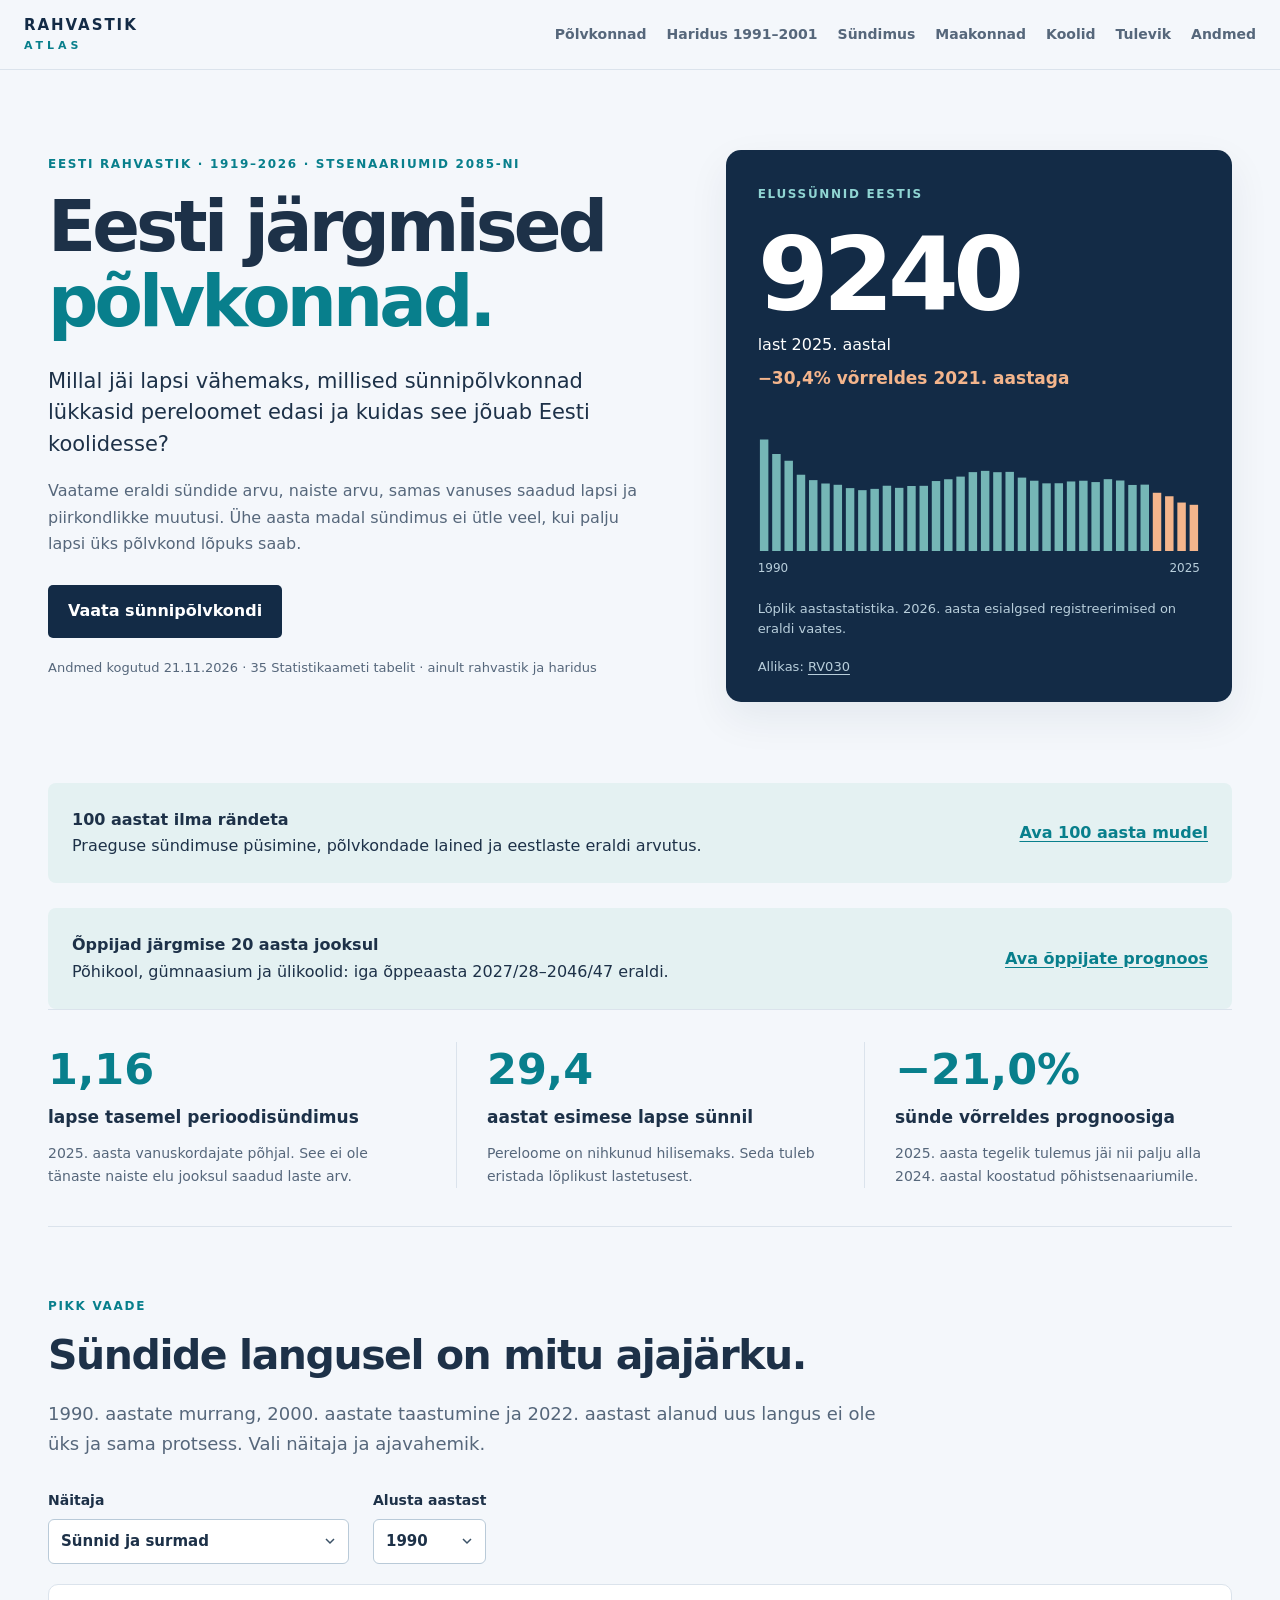
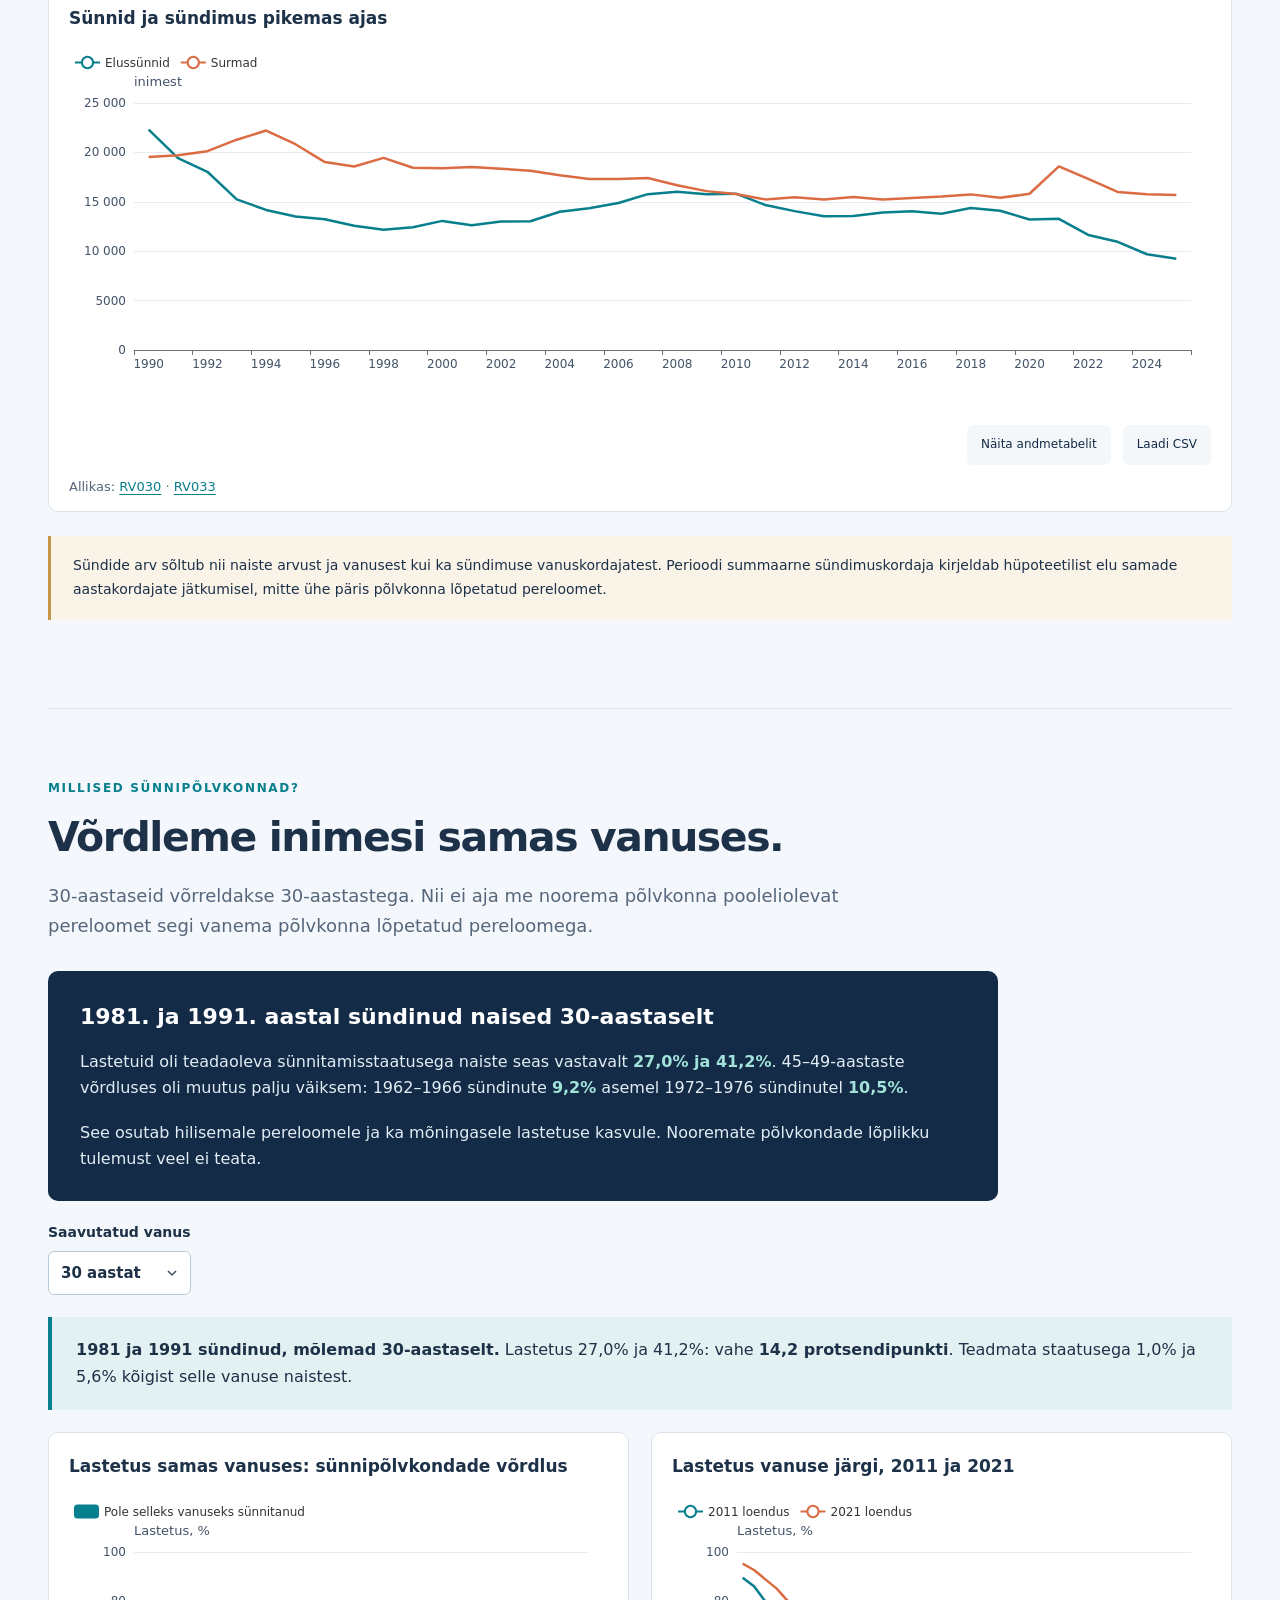
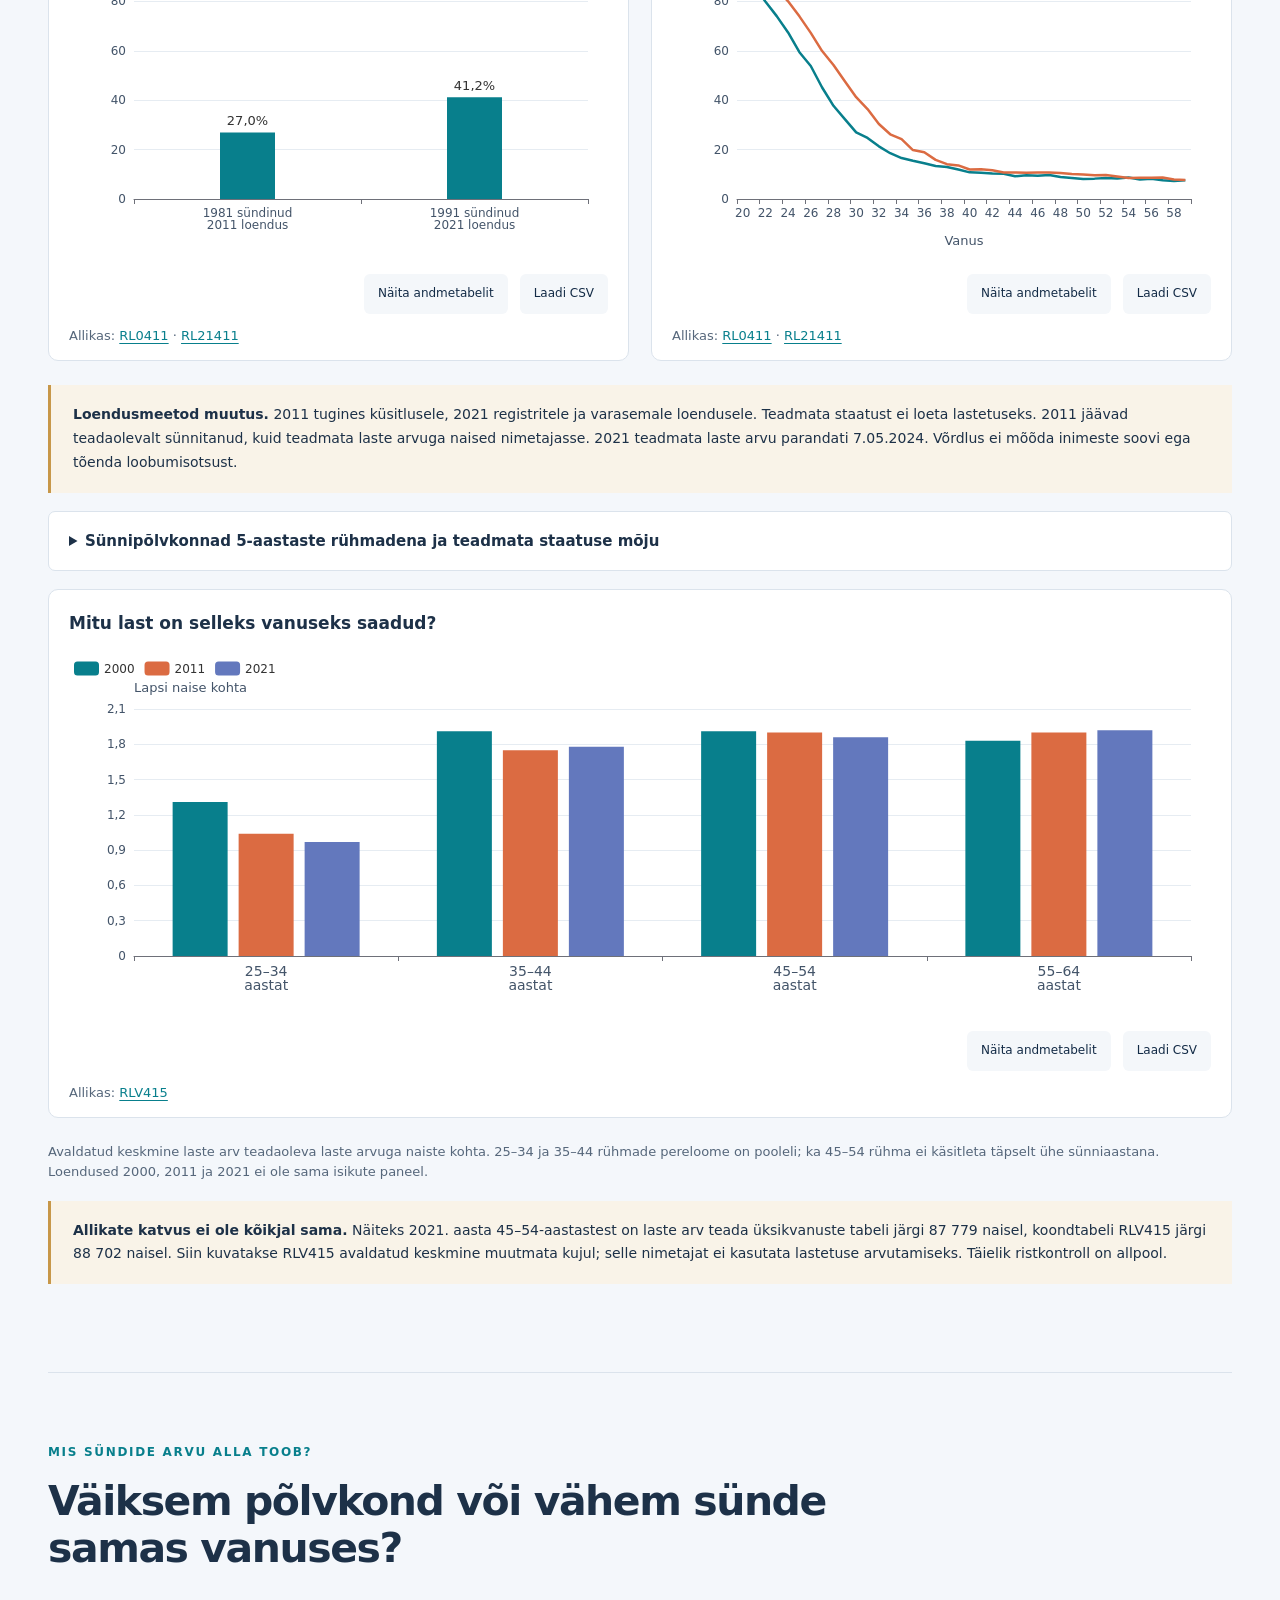
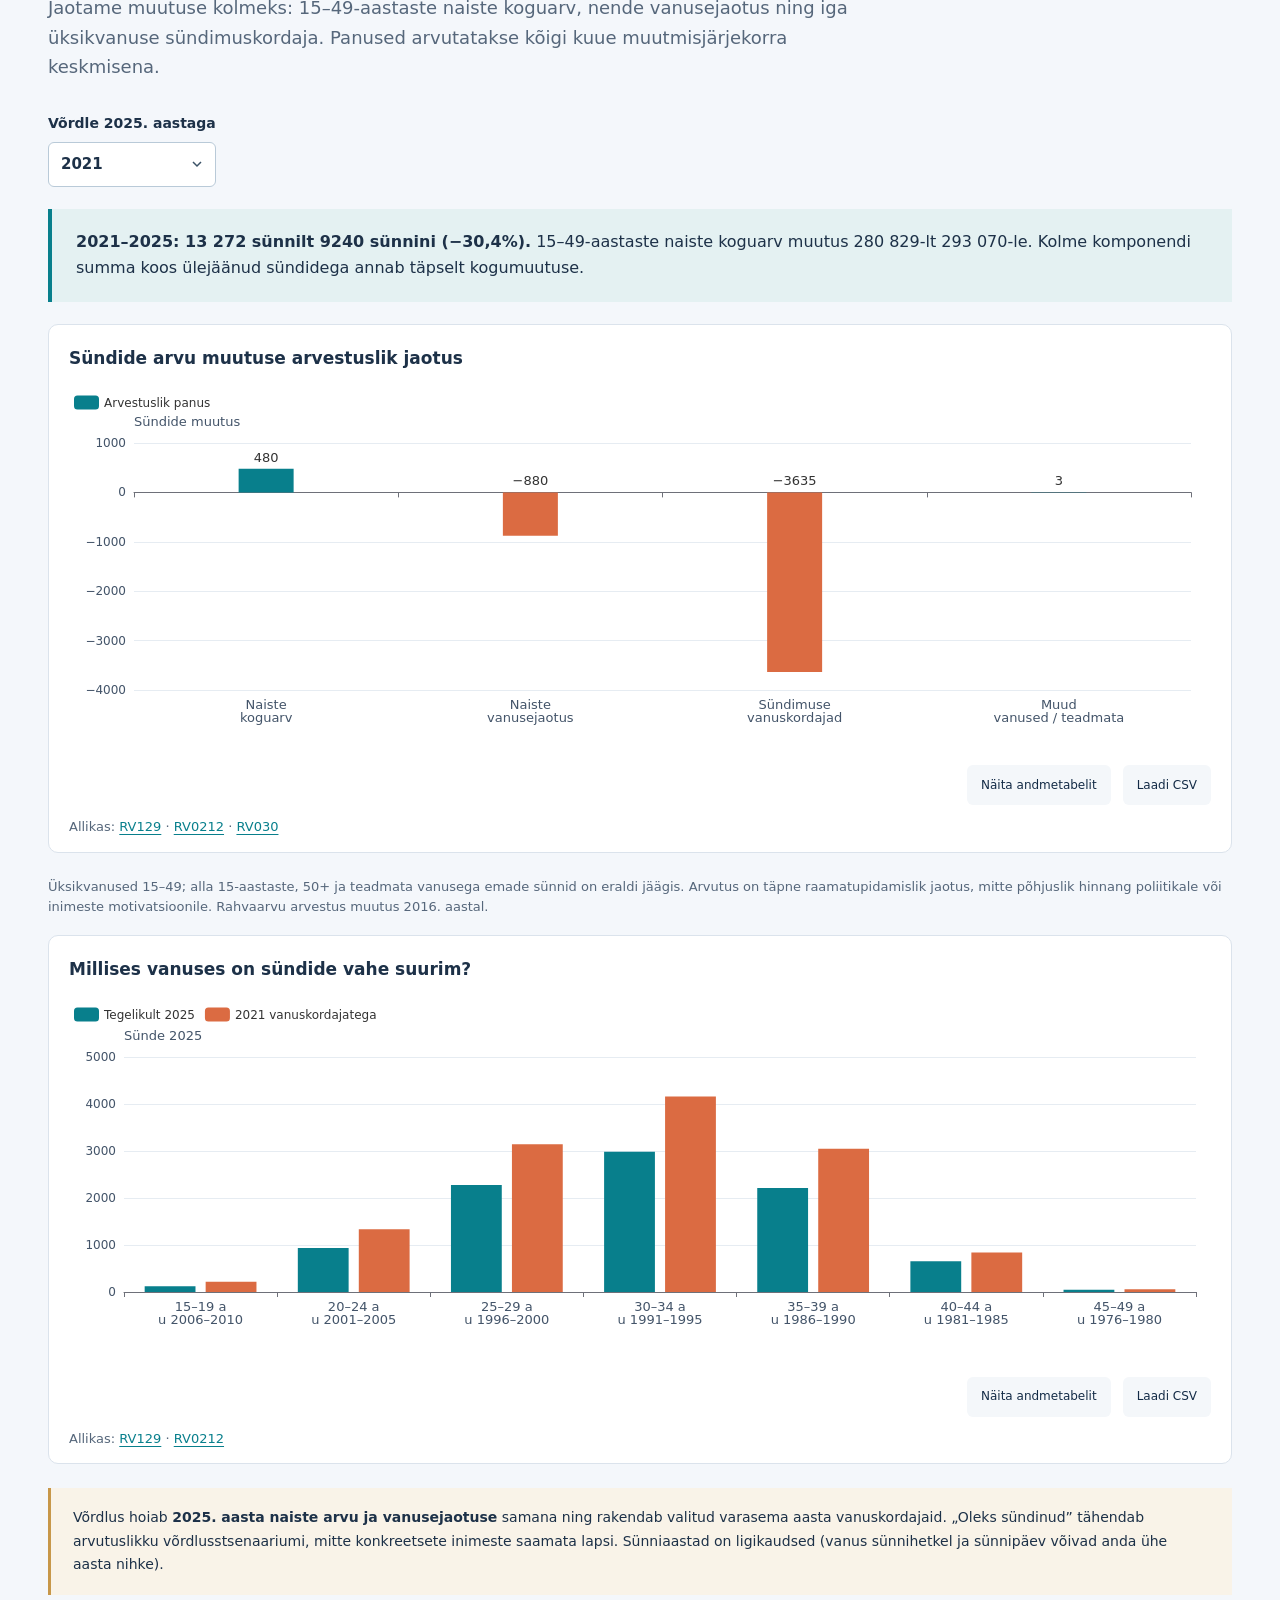
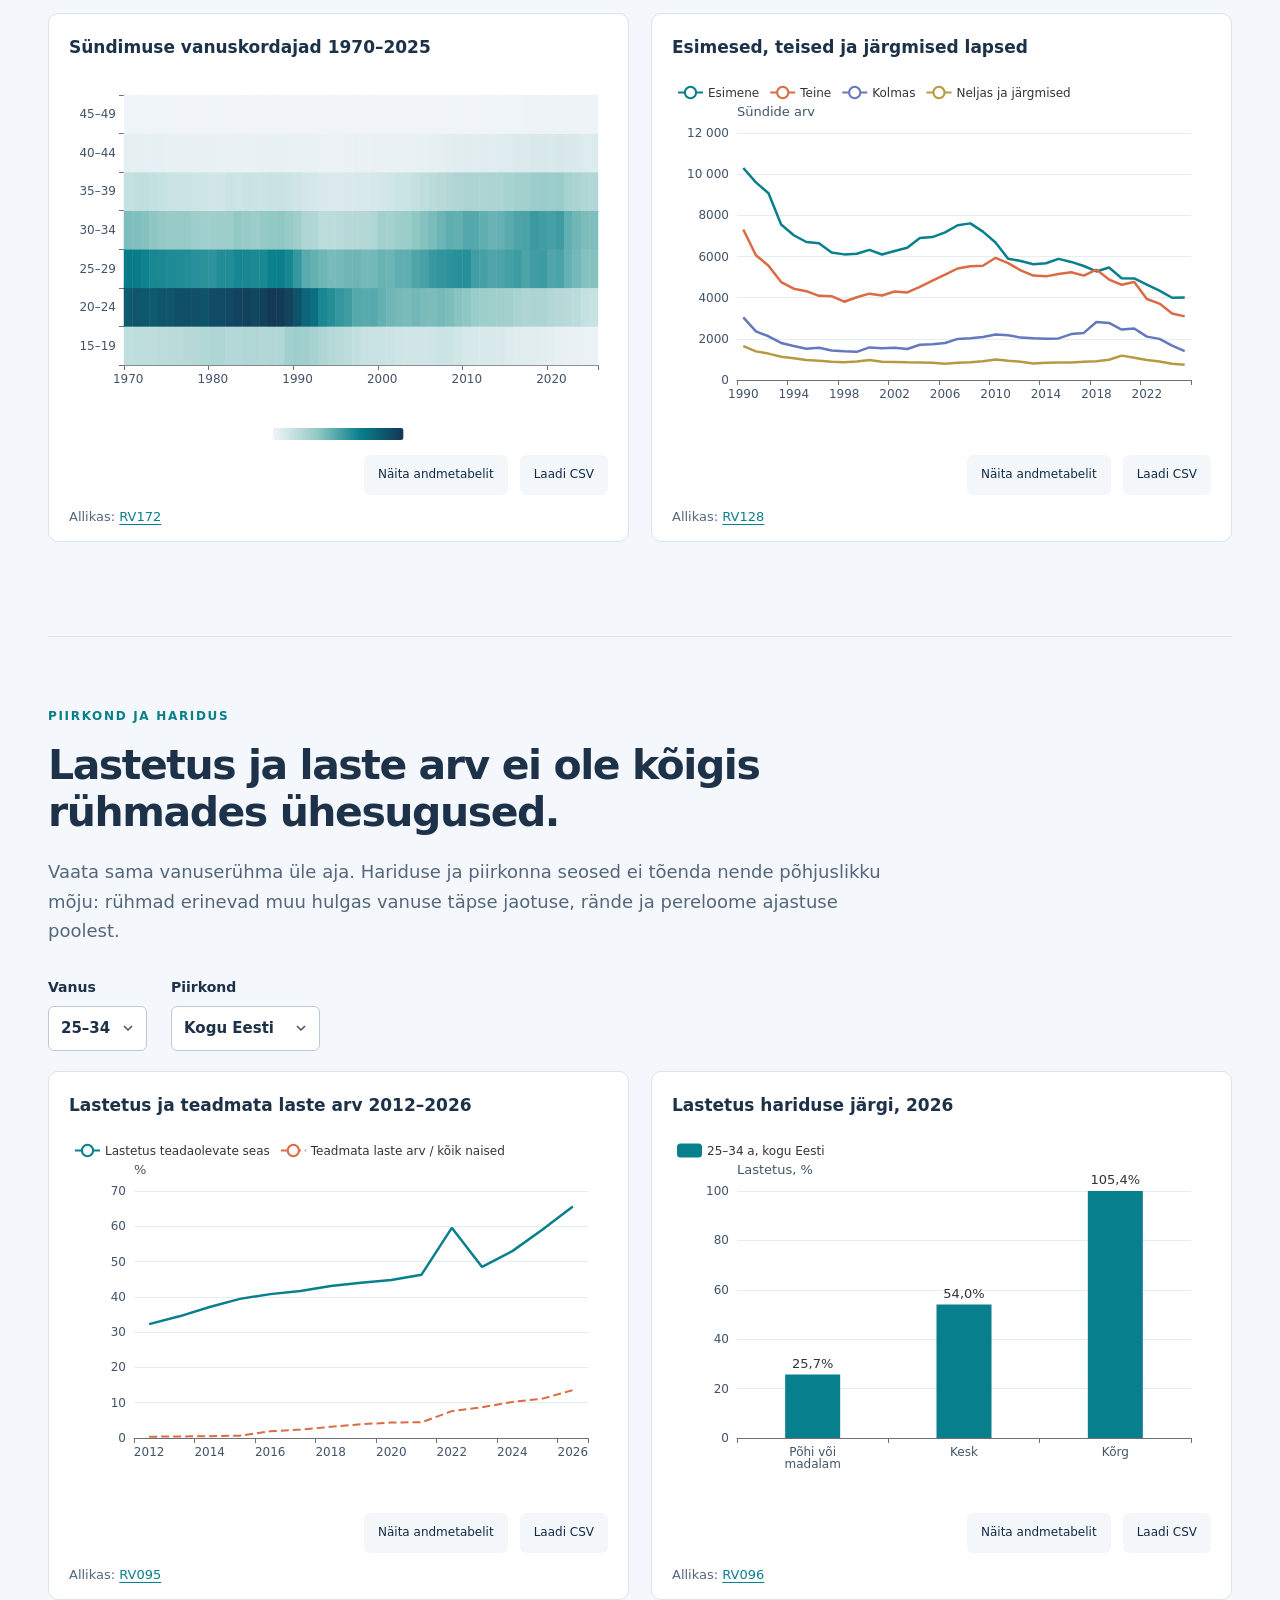
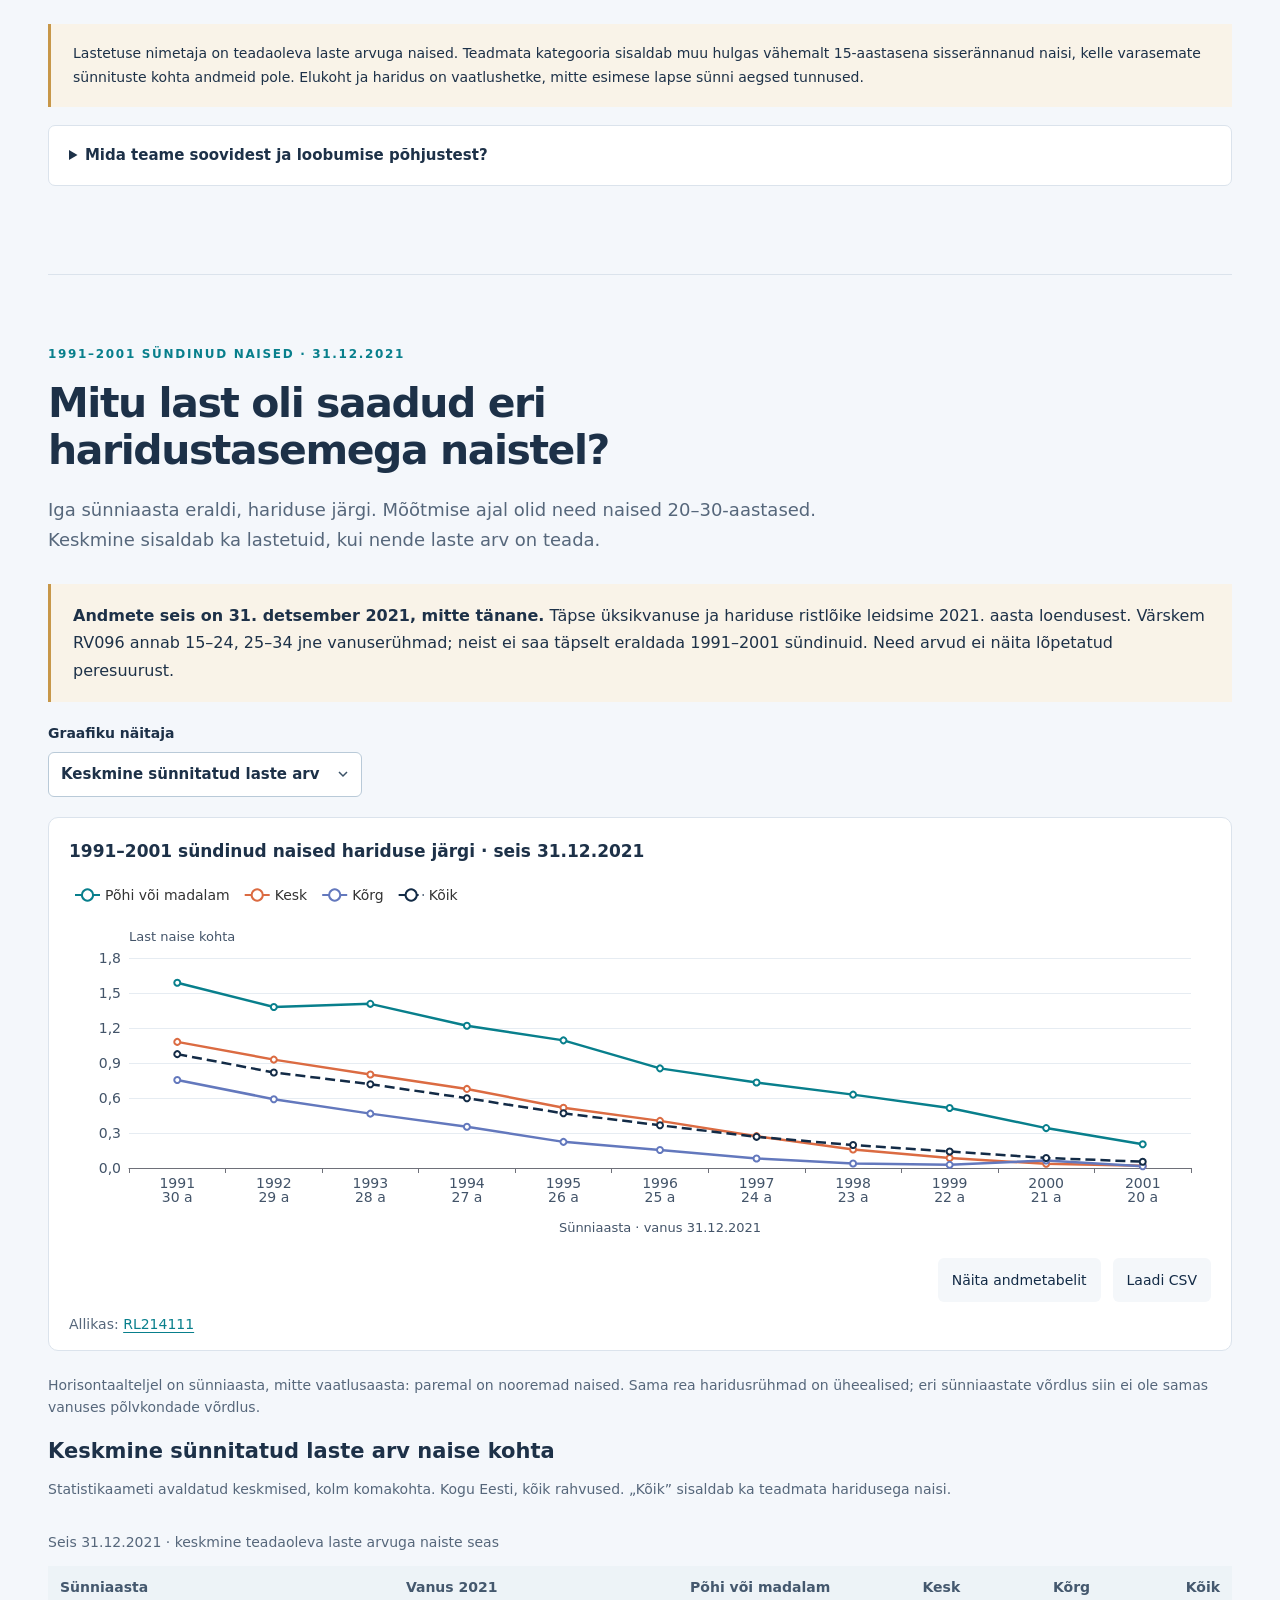
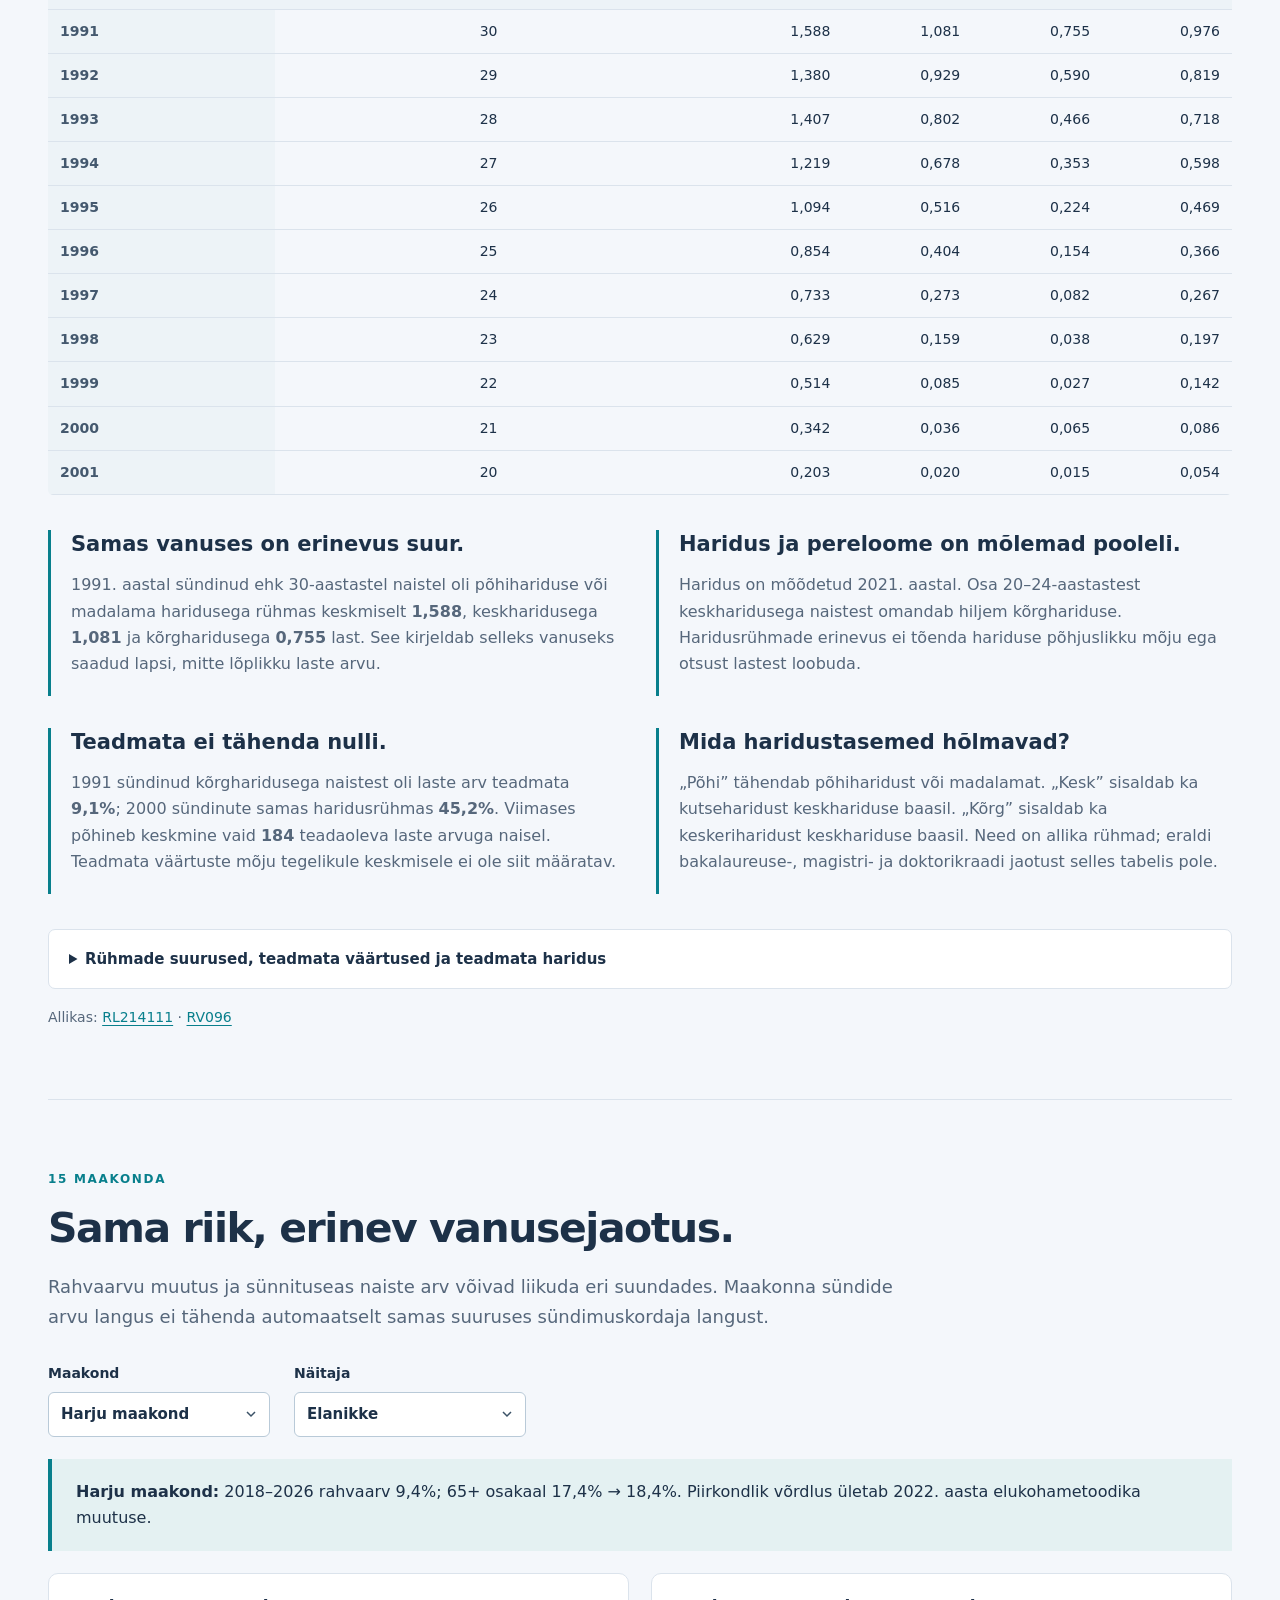
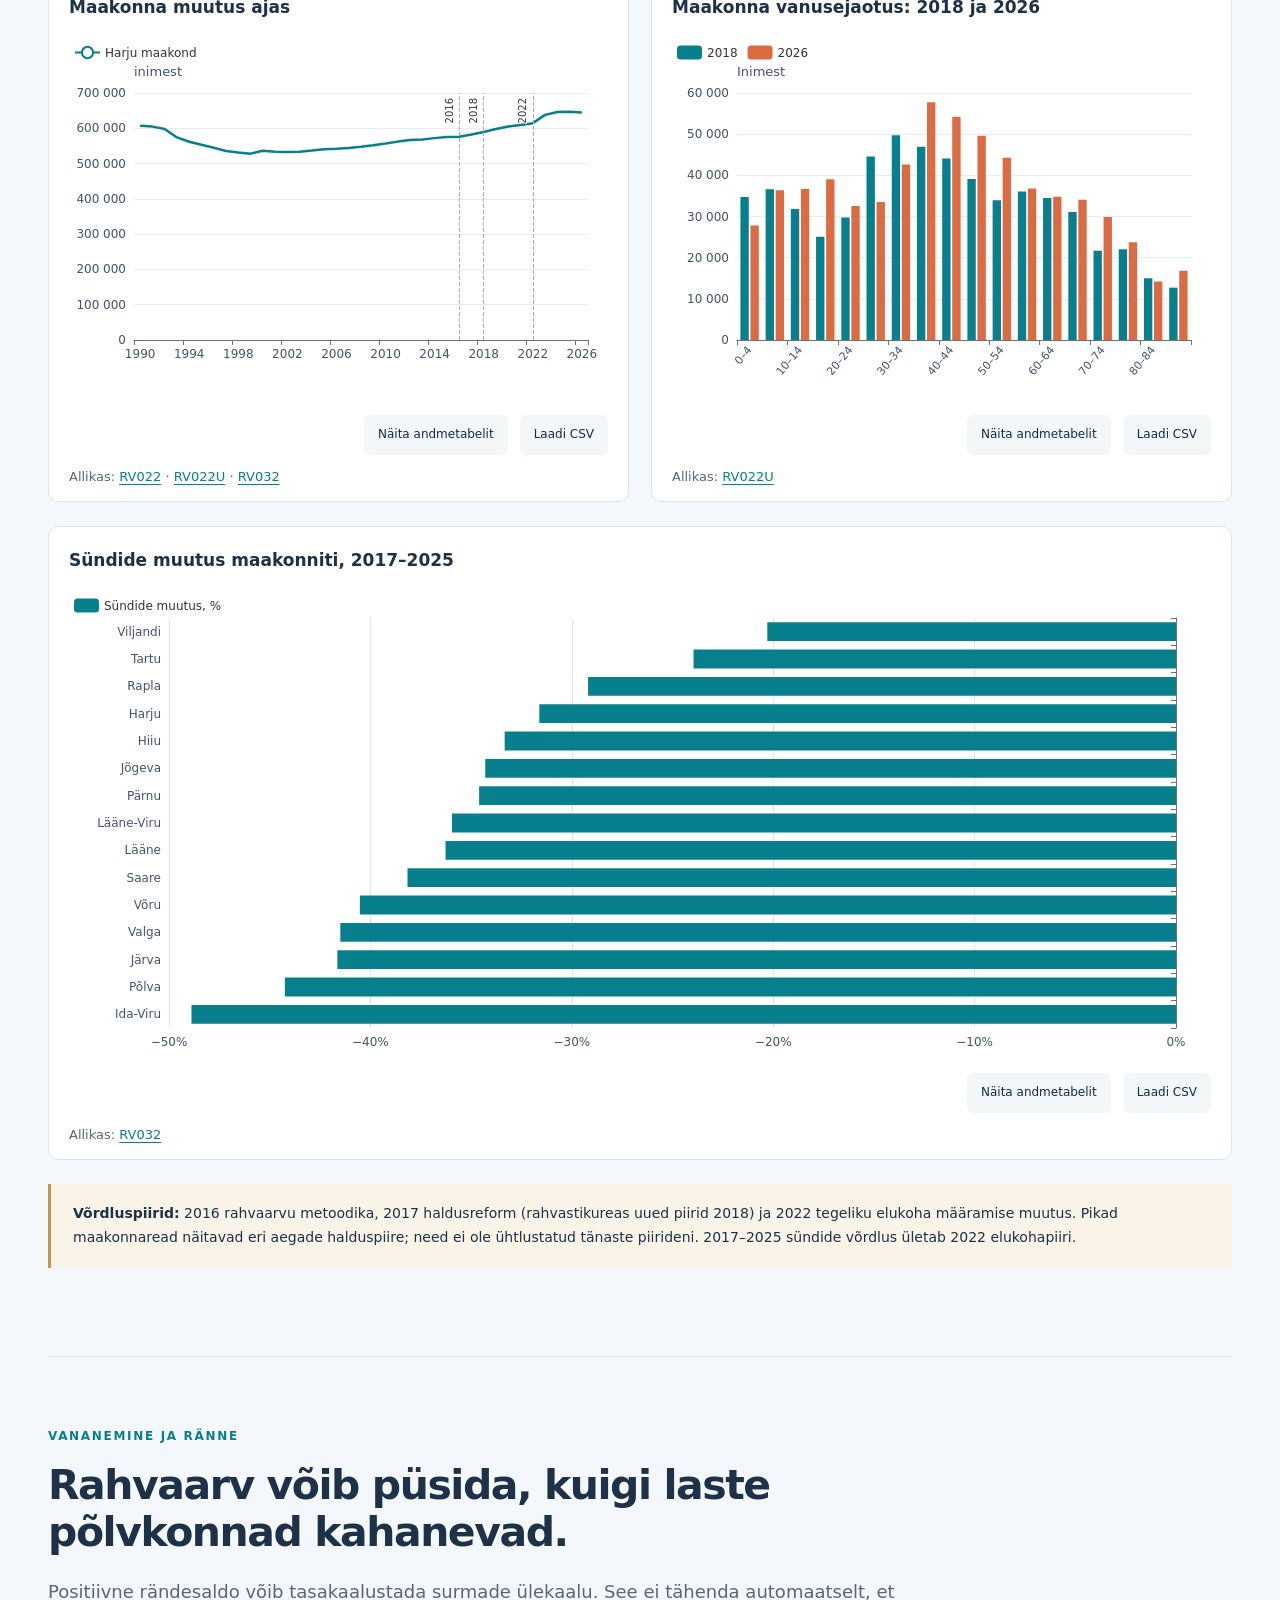
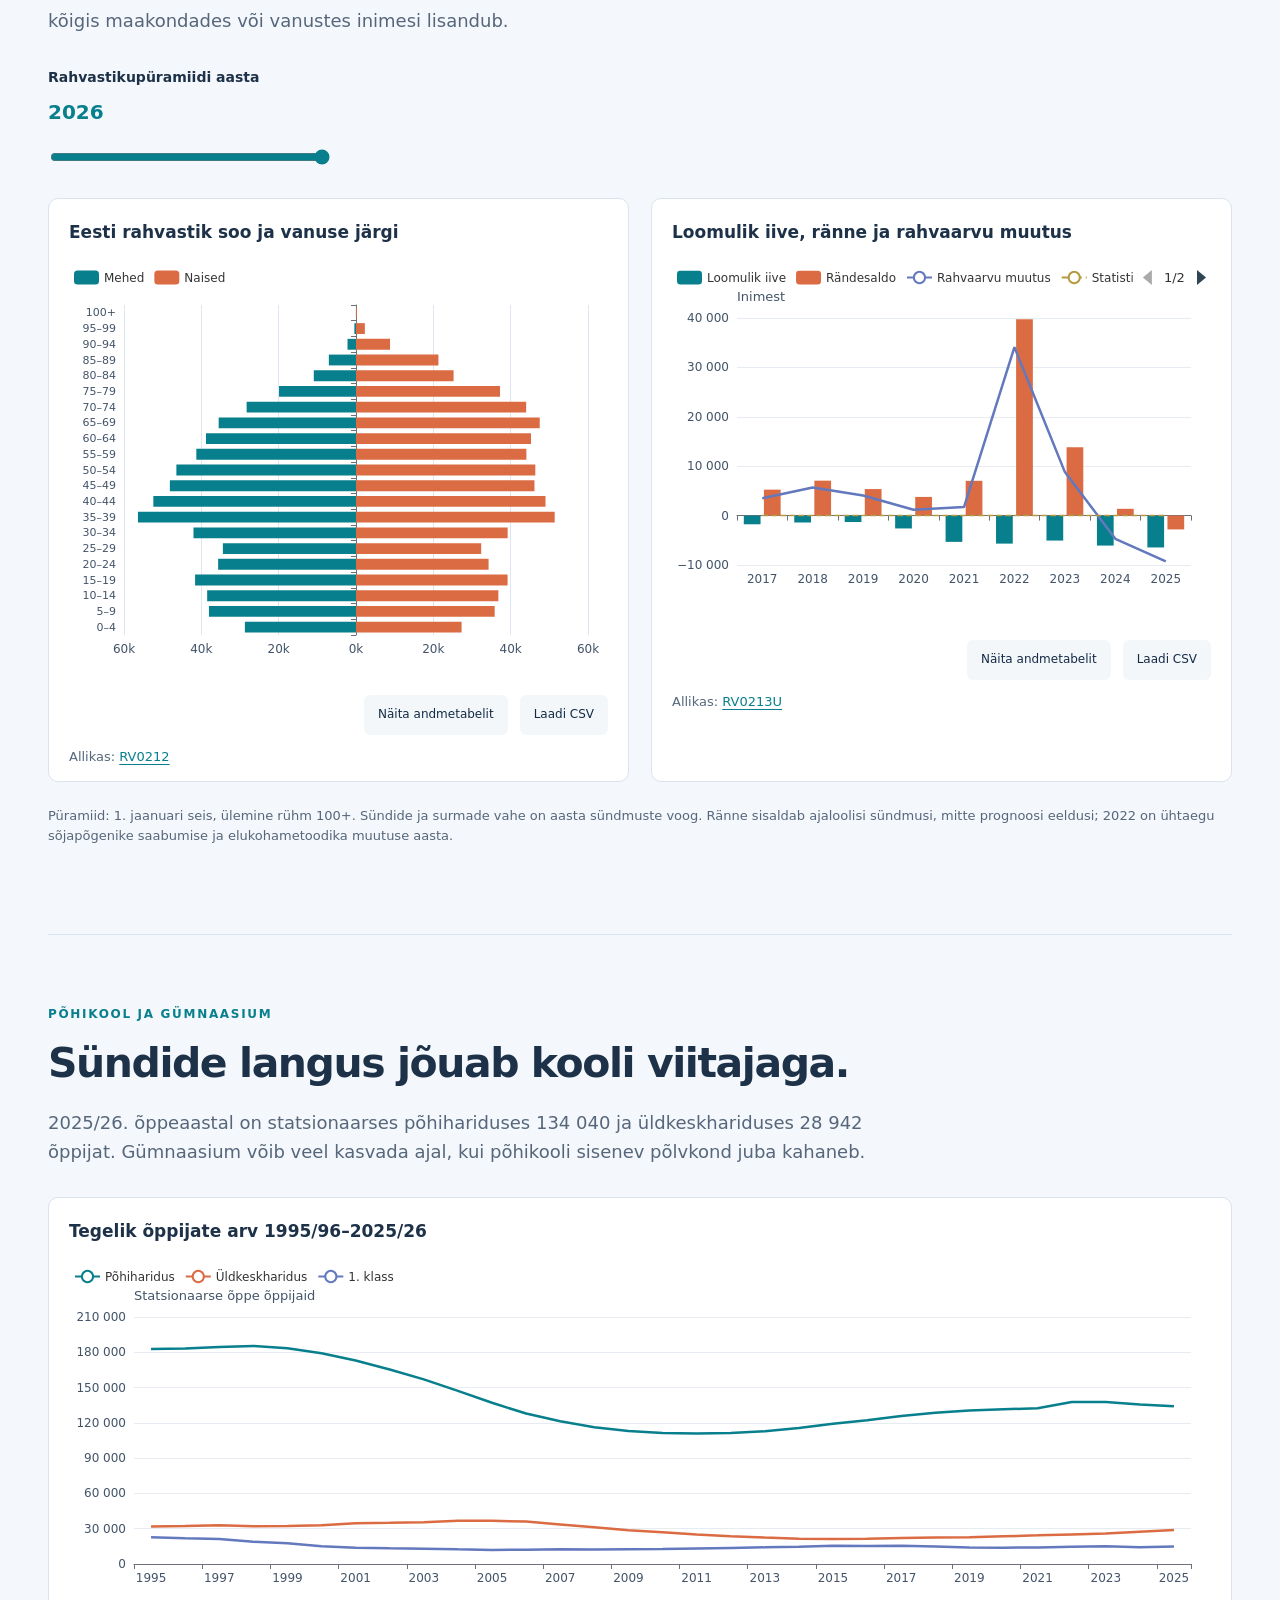
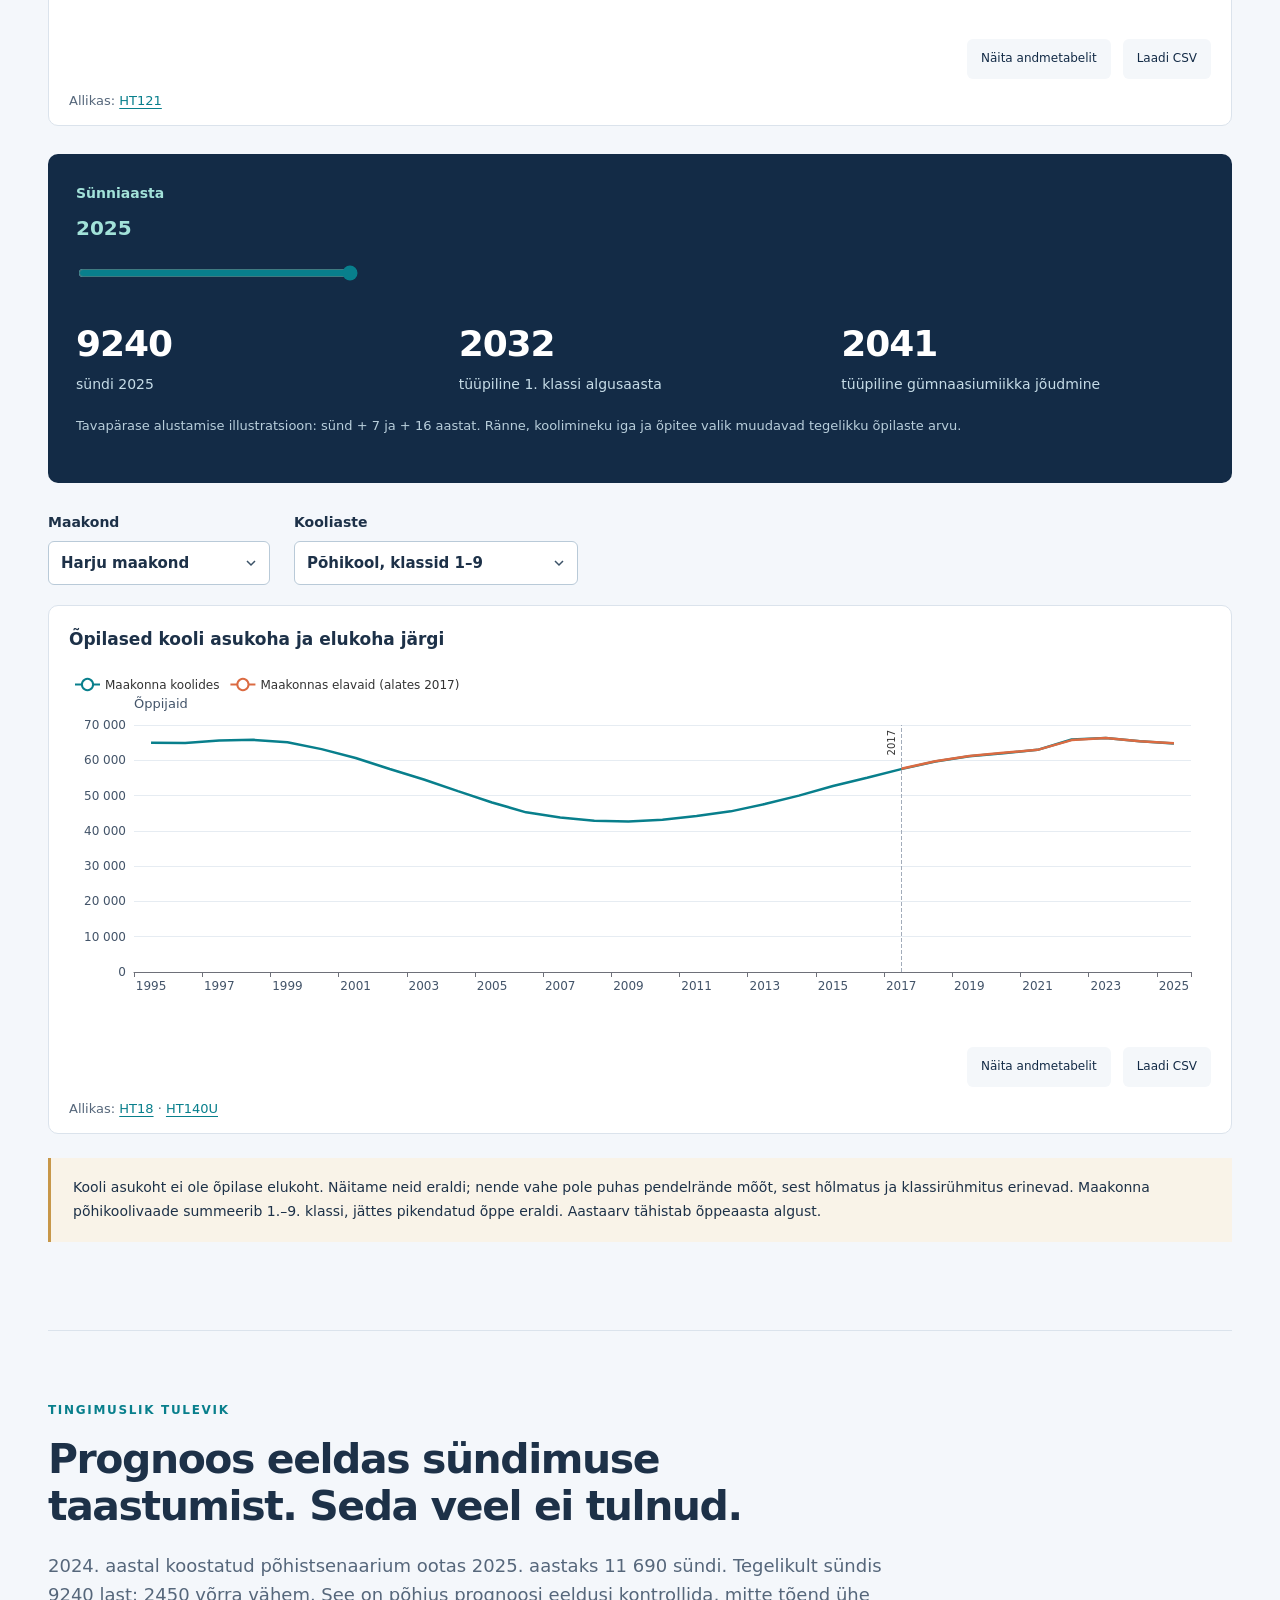
==== commit 3e280af2: "Add annual student scenarios for 2027–2046 with age-based enrolment model" ====
--- a/index.html
+++ b/index.html
@@ -1,6 +1,6 @@
 <!doctype html><html lang="et"><head><meta charset="utf-8"><meta name="viewport" content="width=device-width,initial-scale=1"><meta name="theme-color" content="#132b46"><meta name="description" content="Eesti sündimus, sünnipõlvkonnad, maakondade vananemine ja kooliealiste tulevik. 35 ametlikku tabelit, kontrollitavad arvutused ja interaktiivsed graafikud."><title>Eesti järgmised põlvkonnad · Rahvastiku atlas</title><link rel="stylesheet" href="style.css?v=education1"><script defer src="vendor/echarts.min.js"></script><script type="module" src="app.js?v=education1"></script></head><body><a class="skip" href="#main">Põhisisu juurde</a><header class="top"><a class="brand" href="#">RAHVASTIK<span>ATLAS</span></a><nav aria-label="Peamine"><a href="#põlvkonnad">Põlvkonnad</a><a href="#haridus-1991-2001">Haridus 1991–2001</a><a href="#sündimus">Sündimus</a><a href="#maakonnad">Maakonnad</a><a href="#koolid">Koolid</a><a href="#tulevik">Tulevik</a><a href="#andmed">Andmed</a></nav></header>
 <main id="main"><section class="hero"><div><p class="eyebrow">EESTI RAHVASTIK · 1919–2026 · STSENAARIUMID 2085-NI</p><h1>Eesti järgmised<br><em>põlvkonnad.</em></h1><p class="lead">Millal jäi lapsi vähemaks, millised sünnipõlvkonnad lükkasid pereloomet edasi ja kuidas see jõuab Eesti koolidesse?</p><p class="intro">Vaatame eraldi sündide arvu, naiste arvu, samas vanuses saadud lapsi ja piirkondlikke muutusi. Ühe aasta madal sündimus ei ütle veel, kui palju lapsi üks põlvkond lõpuks saab.</p><a class="primary" href="#põlvkonnad">Vaata sünnipõlvkondi</a><p class="meta">Andmed kogutud 21.11.2026 · 35 Statistikaameti tabelit · ainult rahvastik ja haridus</p></div><div class="hero-visual"><p class="eyebrow">ELUSSÜNNID EESTIS</p><div class="hero-number">9240</div><p>last 2025. aastal <strong>−30,4% võrreldes 2021. aastaga</strong></p><div id="hero-chart" class="mini-chart" role="img" aria-label="Sündide arv Eestis 1990–2025"></div><div class="hero-bottom"><span>1990</span><span>2025</span></div><p class="small">Lõplik aastastatistika. 2026. aasta esialgsed registreerimised on eraldi vaates.</p><p class="source">Allikas: <a href="https://andmed.stat.ee/et/stat/rahvastik__rahvastikunaitajad-ja-koosseis__demograafilised-pehinaitajad/RV030" target="_blank" rel="noopener">RV030</a></p></div></section>
-<aside class="model-link"><p><strong>100 aastat ilma rändeta</strong><br>Praeguse sündimuse püsimine, põlvkondade lained ja eestlaste eraldi arvutus.</p><a href="projection.html">Ava 100 aasta mudel</a></aside><div id="load-status" role="status" class="load-status">Laadin graafikute andmeid…</div><noscript><p class="notice">Järeldused on loetavad ka JavaScriptita. Graafikute ja valikute kasutamiseks lülita JavaScript sisse; allikad ja andmelaadimised asuvad lehe lõpus.</p></noscript>
+<aside class="model-link"><p><strong>100 aastat ilma rändeta</strong><br>Praeguse sündimuse püsimine, põlvkondade lained ja eestlaste eraldi arvutus.</p><a href="projection.html">Ava 100 aasta mudel</a></aside><aside class="model-link"><p><strong>Õppijad järgmise 20 aasta jooksul</strong><br>Põhikool, gümnaasium ja ülikoolid: iga õppeaasta 2027/28–2046/47 eraldi.</p><a href="students.html">Ava õppijate prognoos</a></aside><div id="load-status" role="status" class="load-status">Laadin graafikute andmeid…</div><noscript><p class="notice">Järeldused on loetavad ka JavaScriptita. Graafikute ja valikute kasutamiseks lülita JavaScript sisse; allikad ja andmelaadimised asuvad lehe lõpus.</p></noscript>
 <section class="takeaways" aria-label="Peamised tulemused"><article><span class="stat">1,16</span><h2>lapse tasemel perioodisündimus</h2><p>2025. aasta vanuskordajate põhjal. See ei ole tänaste naiste elu jooksul saadud laste arv.</p></article><article><span class="stat">29,4</span><h2>aastat esimese lapse sünnil</h2><p>Pereloome on nihkunud hilisemaks. Seda tuleb eristada lõplikust lastetusest.</p></article><article><span class="stat">−21,0%</span><h2>sünde võrreldes prognoosiga</h2><p>2025. aasta tegelik tulemus jäi nii palju alla 2024. aastal koostatud põhistsenaariumile.</p></article></section>
 <section class="section" id="ajalugu"><div class="section-heading"><p class="eyebrow">PIKK VAADE</p><h2>Sündide langusel on mitu ajajärku.</h2><p>1990. aastate murrang, 2000. aastate taastumine ja 2022. aastast alanud uus langus ei ole üks ja sama protsess. Vali näitaja ja ajavahemik.</p></div><div class="controls"><label>Näitaja<select id="history-metric"><option value="births">Sünnid ja surmad</option><option value="tfr">Summaarne sündimuskordaja</option><option value="age">Ema vanus lapse sünnil</option></select></label><label>Alusta aastast<select id="history-start"><option value="1990">1990</option><option value="1970">1970</option><option value="1919">1919</option><option value="2000">2000</option></select></label></div><figure class="chart-card "><figcaption>Sünnid ja sündimus pikemas ajas</figcaption><div id="history-chart" class="chart" role="img" aria-label="Sünnid ja sündimus pikemas ajas"></div><div class="chart-tools"><button type="button" data-table="history-chart" aria-expanded="false">Näita andmetabelit</button><button type="button" data-csv="history-chart">Laadi CSV</button></div><div id="history-chart-table" class="chart-table" hidden></div><p class="source">Allikas: <a href="https://andmed.stat.ee/et/stat/rahvastik__rahvastikunaitajad-ja-koosseis__demograafilised-pehinaitajad/RV030" target="_blank" rel="noopener">RV030</a> · <a href="https://andmed.stat.ee/et/stat/rahvastik__rahvastikunaitajad-ja-koosseis__demograafilised-pehinaitajad/RV033" target="_blank" rel="noopener">RV033</a></p></figure><p class="notice">Sündide arv sõltub nii naiste arvust ja vanusest kui ka sündimuse vanuskordajatest. Perioodi summaarne sündimuskordaja kirjeldab hüpoteetilist elu samade aastakordajate jätkumisel, mitte ühe päris põlvkonna lõpetatud pereloomet.</p></section>
 <section class="section cohort-section" id="põlvkonnad"><div class="section-heading"><p class="eyebrow">MILLISED SÜNNIPÕLVKONNAD?</p><h2>Võrdleme inimesi samas vanuses.</h2><p>30-aastaseid võrreldakse 30-aastastega. Nii ei aja me noorema põlvkonna pooleliolevat pereloomet segi vanema põlvkonna lõpetatud pereloomega.</p></div><div class="cohort-claim"><strong>1981. ja 1991. aastal sündinud naised 30-aastaselt</strong><p>Lastetuid oli teadaoleva sünnitamisstaatusega naiste seas vastavalt <b>27,0% ja 41,2%</b>. 45–49-aastaste võrdluses oli muutus palju väiksem: 1962–1966 sündinute <b>9,2%</b> asemel 1972–1976 sündinutel <b>10,5%</b>.</p><p>See osutab hilisemale pereloomele ja ka mõningasele lastetuse kasvule. Nooremate põlvkondade lõplikku tulemust veel ei teata.</p></div><div class="controls"><label>Saavutatud vanus<select id="cohort-age"><option value="30">30 aastat</option><option value="35">35 aastat</option><option value="40">40 aastat</option><option value="45">45 aastat</option><option value="50">50 aastat</option></select></label></div><div id="cohort-answer" class="answer" aria-live="polite"></div><div class="grid2"><figure class="chart-card "><figcaption>Lastetus samas vanuses: sünnipõlvkondade võrdlus</figcaption><div id="cohort-chart" class="chart" role="img" aria-label="Lastetus samas vanuses: sünnipõlvkondade võrdlus"></div><div class="chart-tools"><button type="button" data-table="cohort-chart" aria-expanded="false">Näita andmetabelit</button><button type="button" data-csv="cohort-chart">Laadi CSV</button></div><div id="cohort-chart-table" class="chart-table" hidden></div><p class="source">Allikas: <a href="https://andmed.stat.ee/et/stat/rahvaloendus__rel2011__rahvastiku-demograafilised-ja-etno-kultuurilised-naitajad__naised-ja-lapsed/RL0411" target="_blank" rel="noopener">RL0411</a> · <a href="https://andmed.stat.ee/et/stat/rahvaloendus__rel2021__rahvastiku-demograafilised-ja-etno-kultuurilised-naitajad__naised-ja-lapsed/RL21411" target="_blank" rel="noopener">RL21411</a></p></figure><figure class="chart-card "><figcaption>Lastetus vanuse järgi, 2011 ja 2021</figcaption><div id="cohort-profile" class="chart" role="img" aria-label="Lastetus vanuse järgi, 2011 ja 2021"></div><div class="chart-tools"><button type="button" data-table="cohort-profile" aria-expanded="false">Näita andmetabelit</button><button type="button" data-csv="cohort-profile">Laadi CSV</button></div><div id="cohort-profile-table" class="chart-table" hidden></div><p class="source">Allikas: <a href="https://andmed.stat.ee/et/stat/rahvaloendus__rel2011__rahvastiku-demograafilised-ja-etno-kultuurilised-naitajad__naised-ja-lapsed/RL0411" target="_blank" rel="noopener">RL0411</a> · <a href="https://andmed.stat.ee/et/stat/rahvaloendus__rel2021__rahvastiku-demograafilised-ja-etno-kultuurilised-naitajad__naised-ja-lapsed/RL21411" target="_blank" rel="noopener">RL21411</a></p></figure></div><p class="notice"><b>Loendusmeetod muutus.</b> 2011 tugines küsitlusele, 2021 registritele ja varasemale loendusele. Teadmata staatust ei loeta lastetuseks. 2011 jäävad teadaolevalt sünnitanud, kuid teadmata laste arvuga naised nimetajasse. 2021 teadmata laste arvu parandati 7.05.2024. Võrdlus ei mõõda inimeste soovi ega tõenda loobumisotsust.</p><details><summary>Sünnipõlvkonnad 5-aastaste rühmadena ja teadmata staatuse mõju</summary><div id="cohort-groups" class="table-wrap"></div><p>Piirid näitavad tulemust, kui kõik teadmata staatusega naised oleksid sünnitanud või kõik oleksid lastetud. Need ei ole usaldusvahemikud ega kata loendusmetoodika mõju.</p></details><figure class="chart-card "><figcaption>Mitu last on selleks vanuseks saadud?</figcaption><div id="completed-chart" class="chart" role="img" aria-label="Mitu last on selleks vanuseks saadud?"></div><div class="chart-tools"><button type="button" data-table="completed-chart" aria-expanded="false">Näita andmetabelit</button><button type="button" data-csv="completed-chart">Laadi CSV</button></div><div id="completed-chart-table" class="chart-table" hidden></div><p class="source">Allikas: <a href="https://andmed.stat.ee/et/stat/rahvaloendus__rel_vordlus__haridus/RLV415" target="_blank" rel="noopener">RLV415</a></p></figure><p class="small">Avaldatud keskmine laste arv teadaoleva laste arvuga naiste kohta. 25–34 ja 35–44 rühmade pereloome on pooleli; ka 45–54 rühma ei käsitleta täpselt ühe sünniaastana. Loendused 2000, 2011 ja 2021 ei ole sama isikute paneel.</p><p class="notice"><b>Allikate katvus ei ole kõikjal sama.</b> Näiteks 2021. aasta 45–54-aastastest on laste arv teada üksikvanuste tabeli järgi 87 779 naisel, koondtabeli RLV415 järgi 88 702 naisel. Siin kuvatakse RLV415 avaldatud keskmine muutmata kujul; selle nimetajat ei kasutata lastetuse arvutamiseks. Täielik ristkontroll on allpool.</p></section>
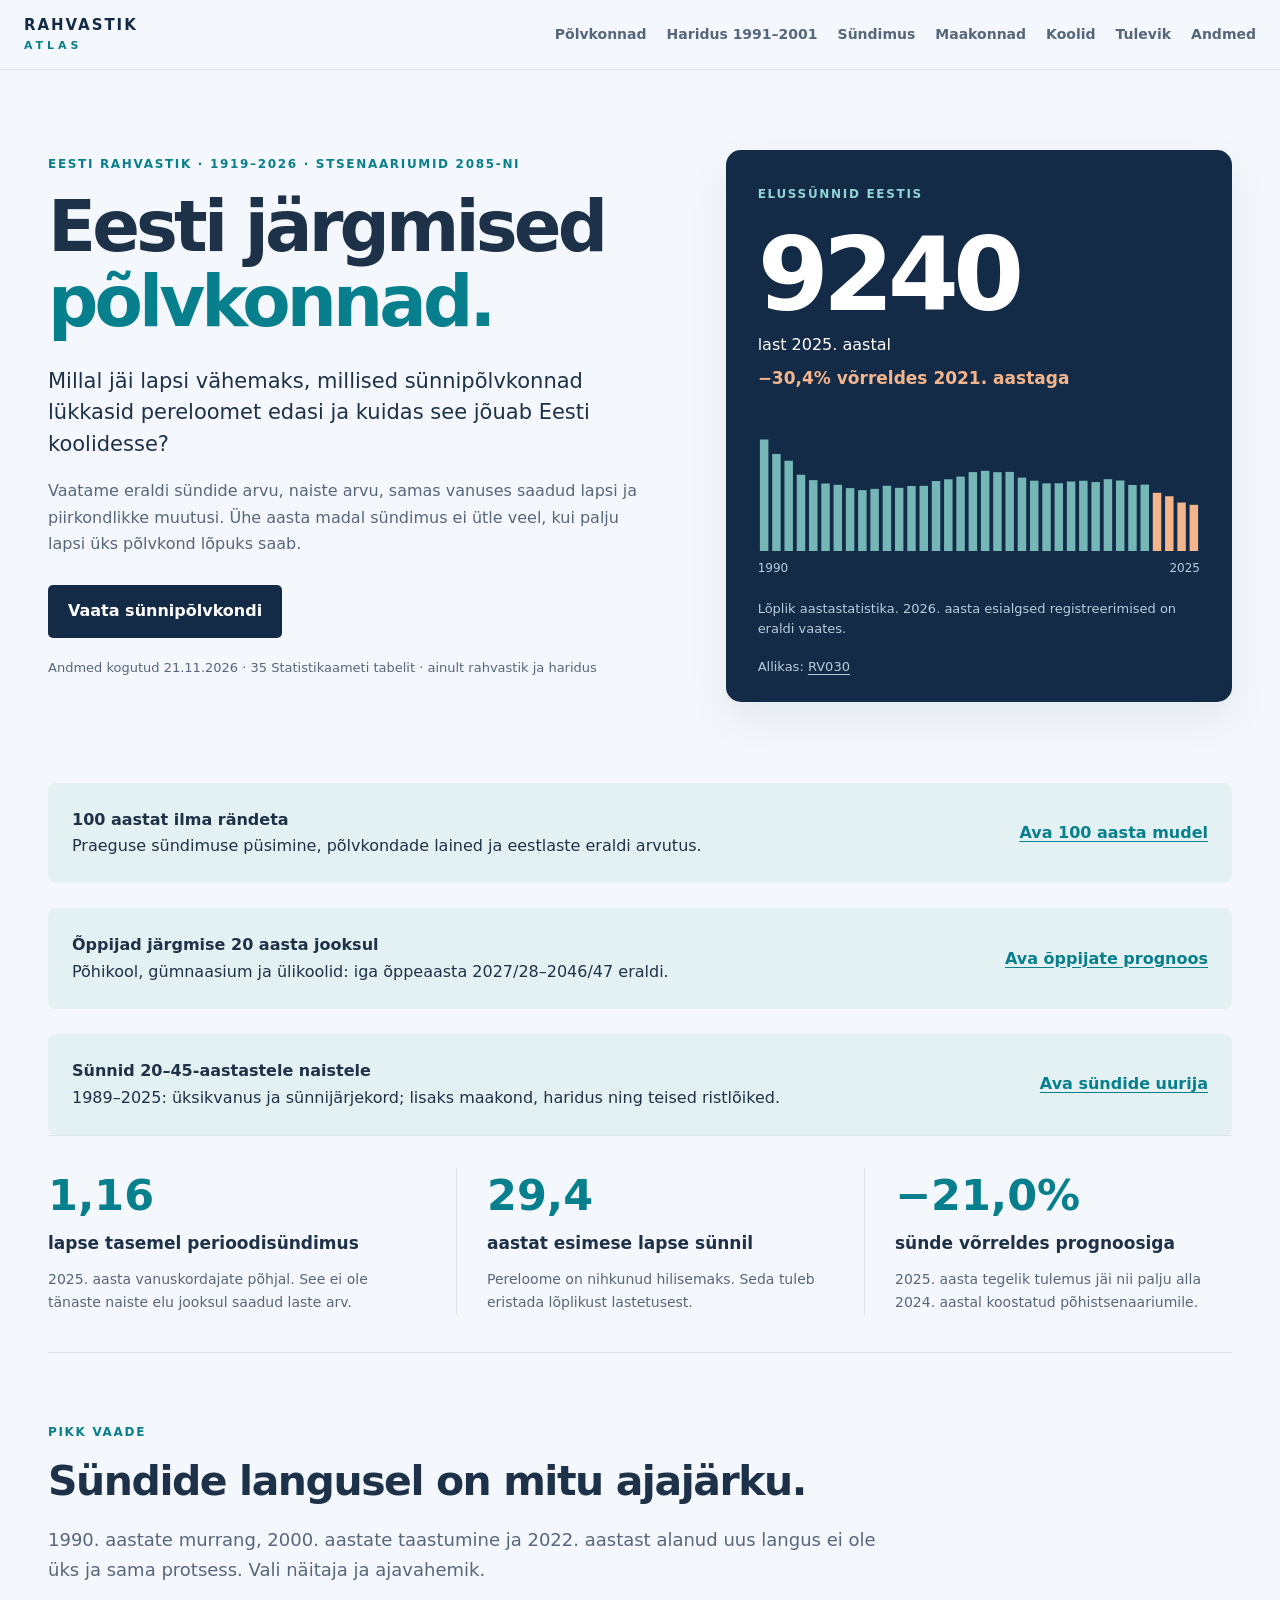
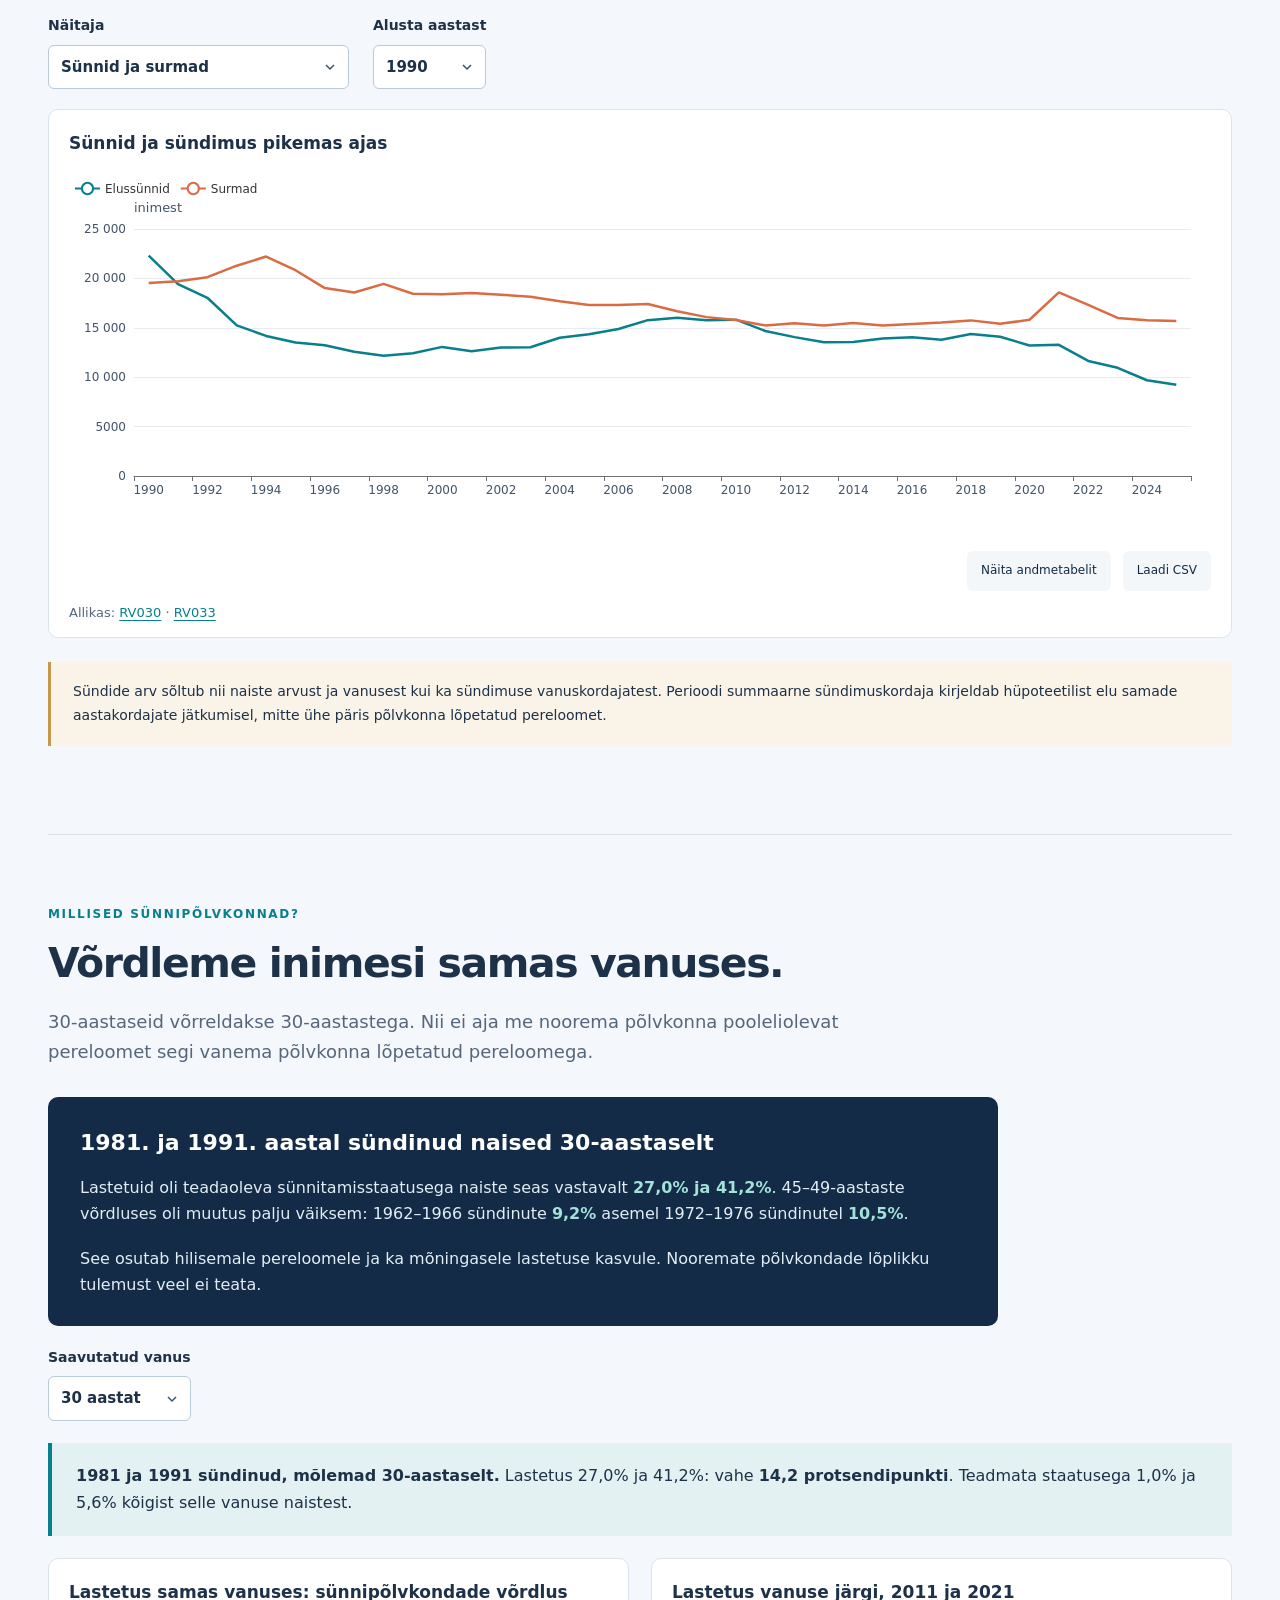
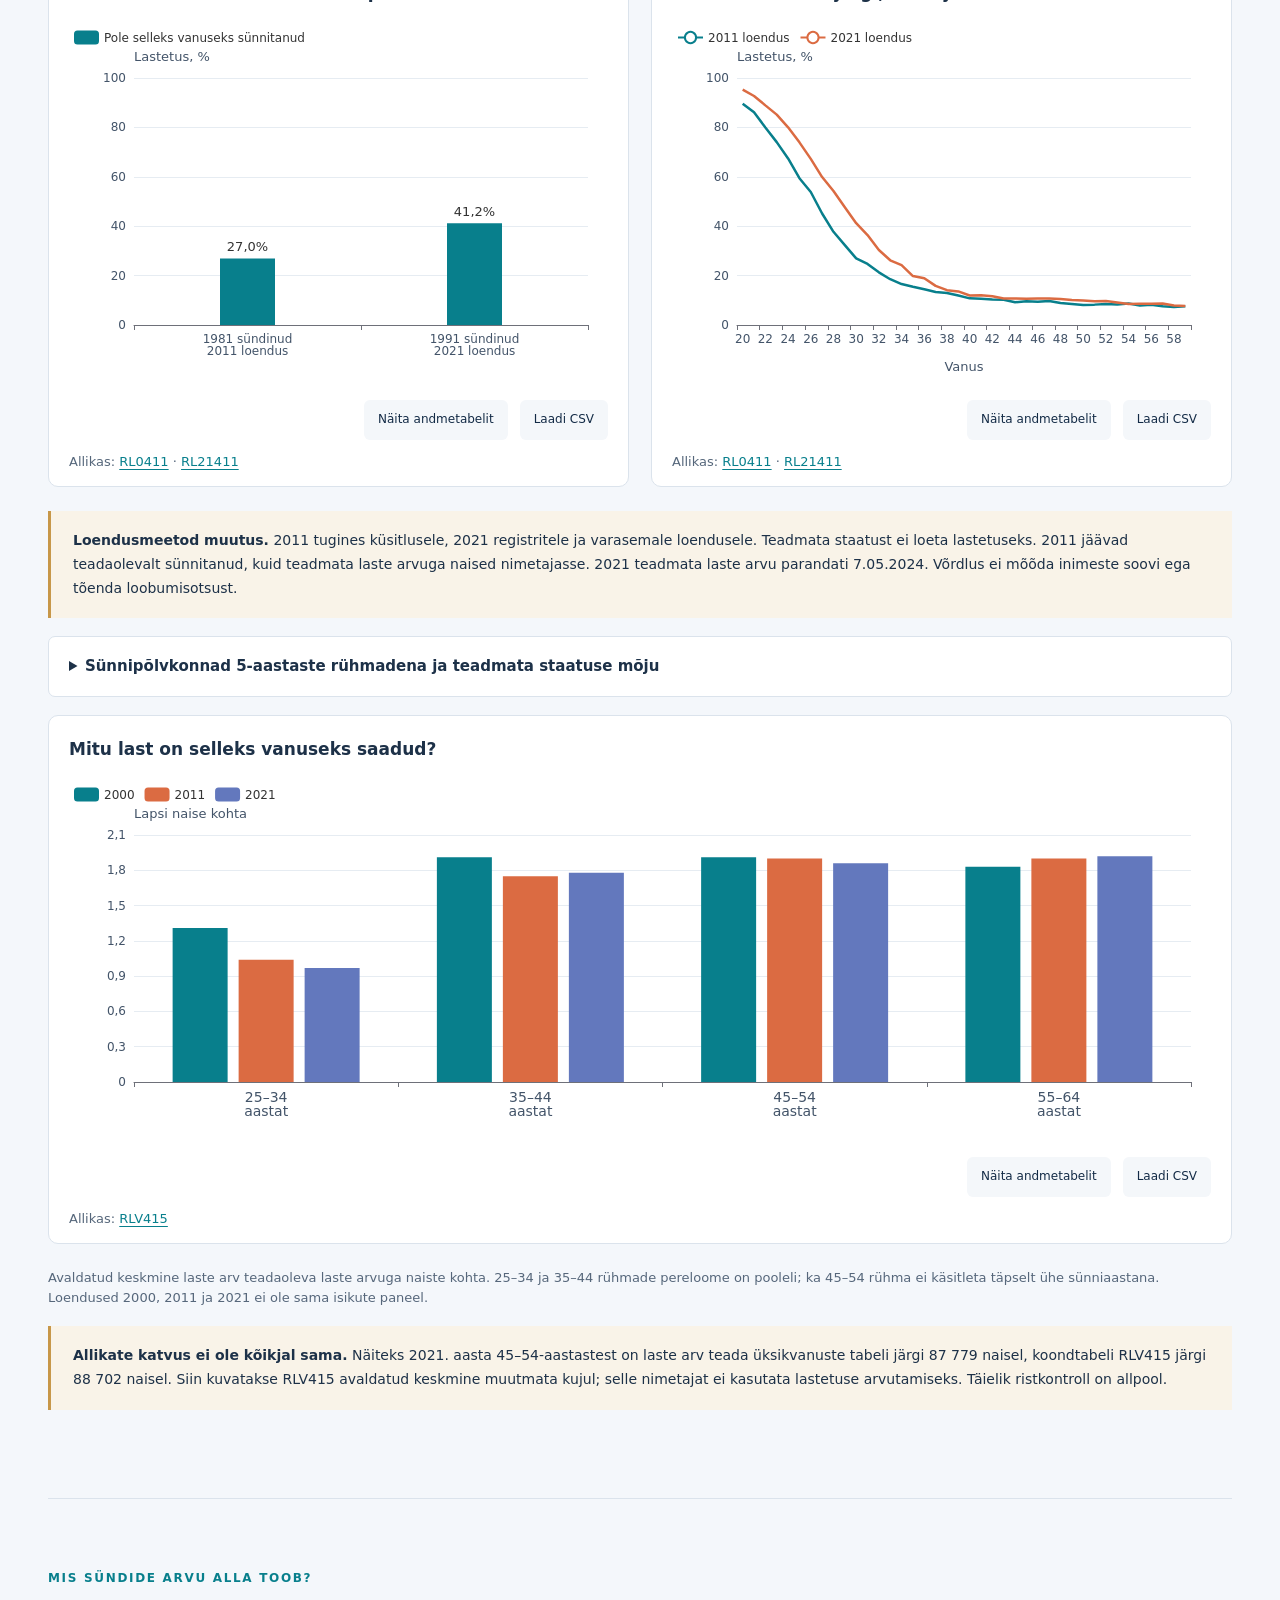
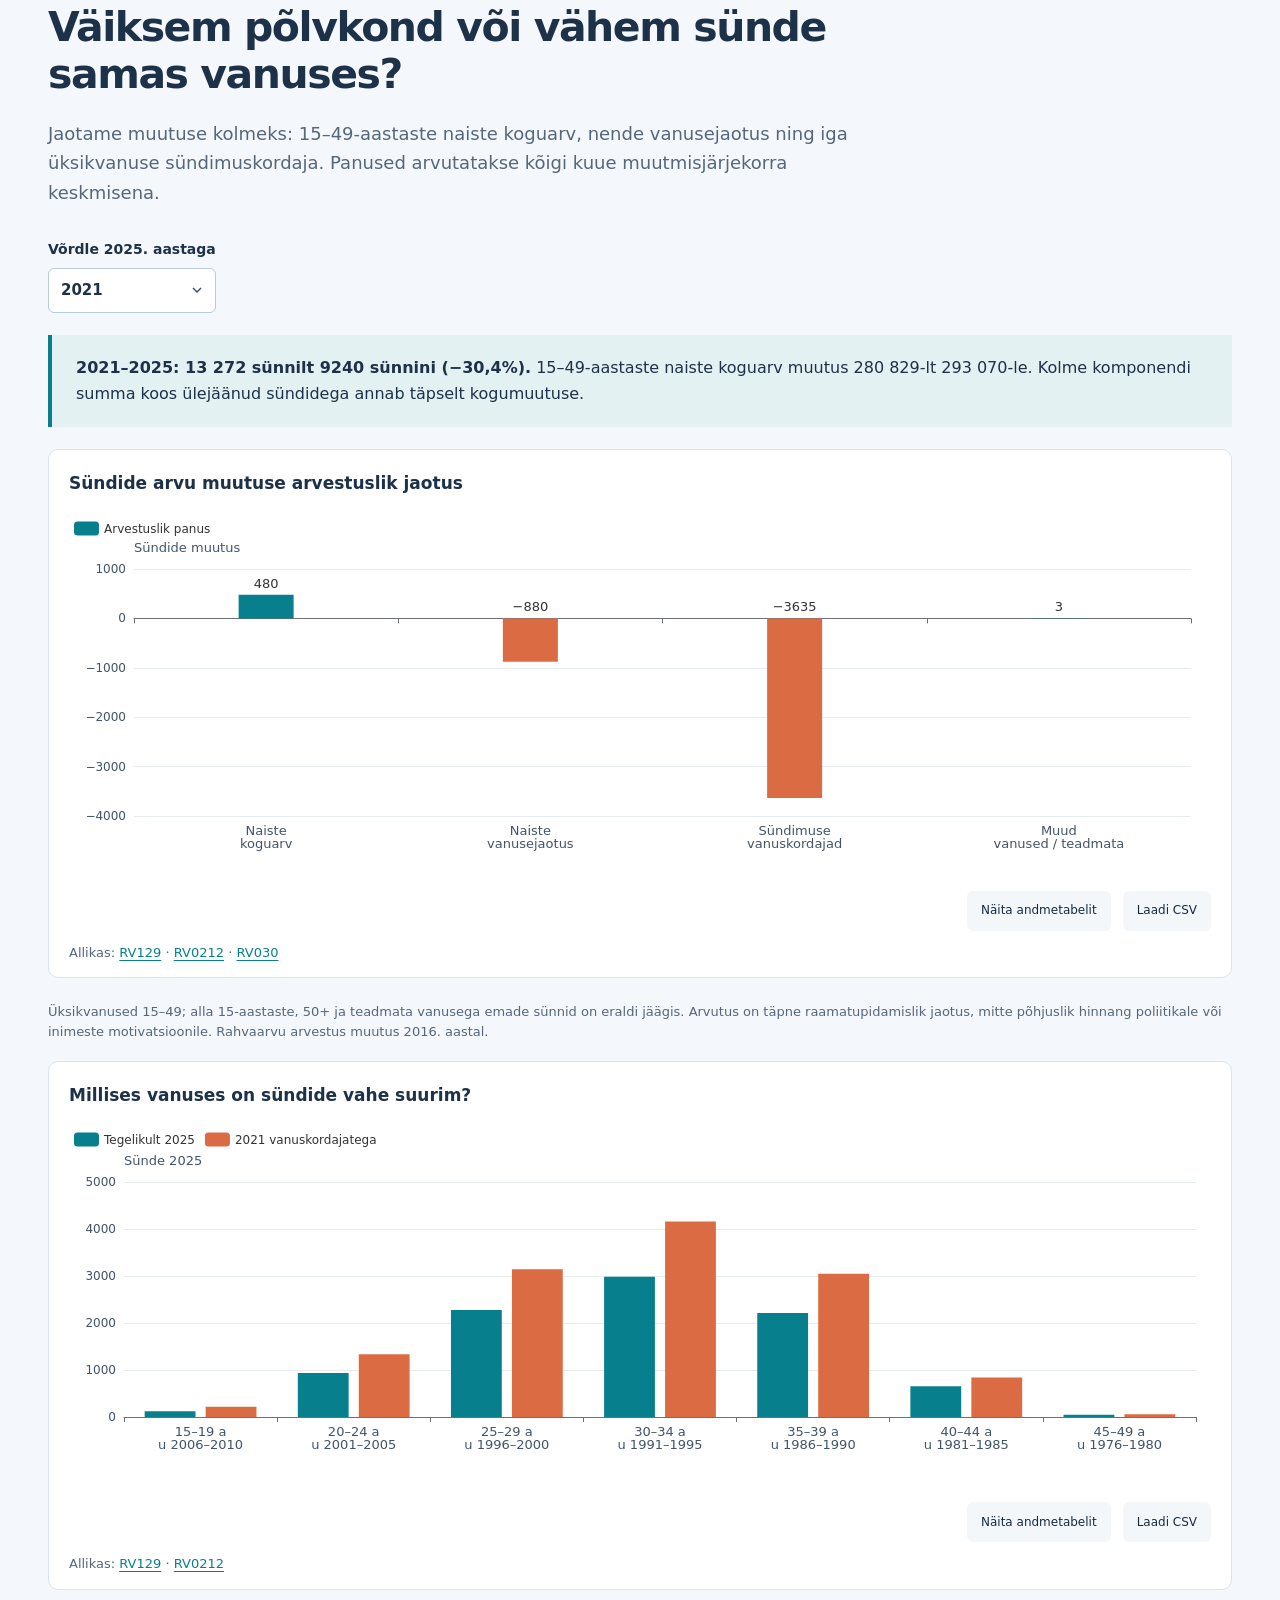
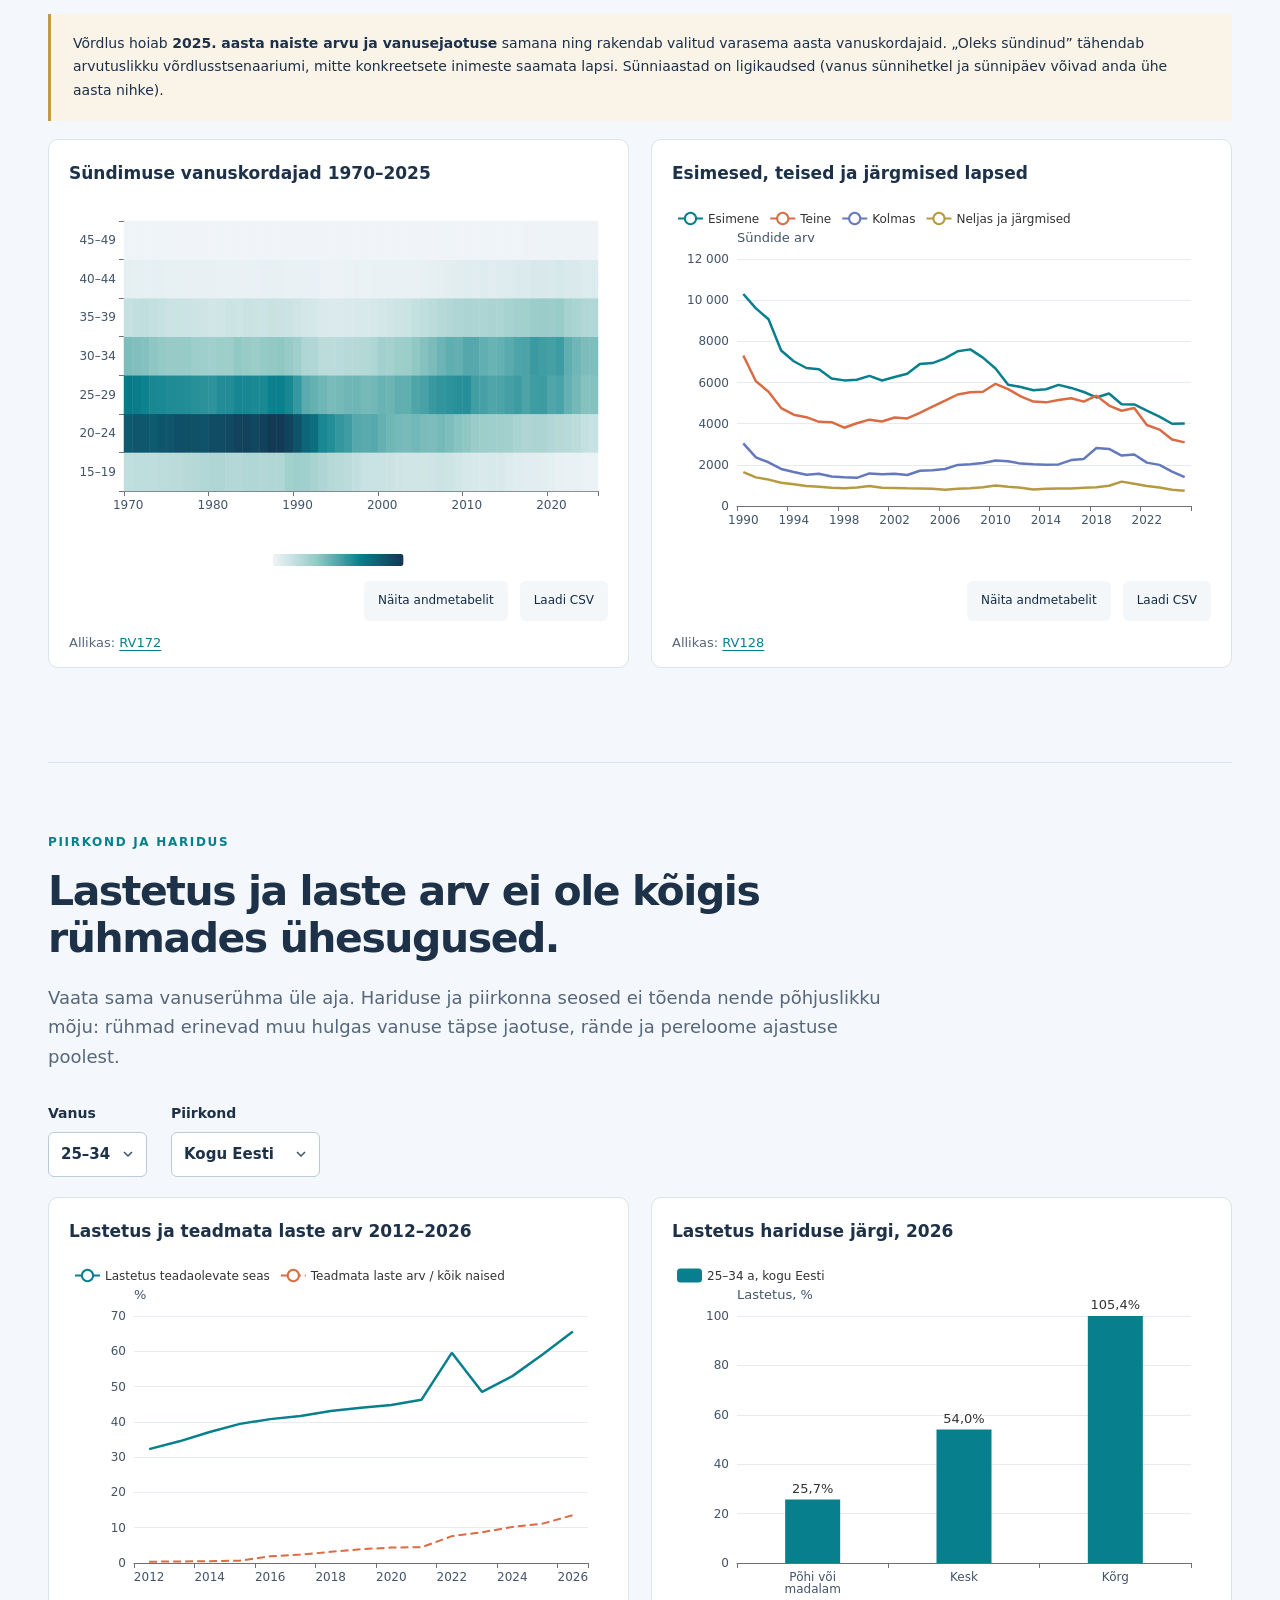
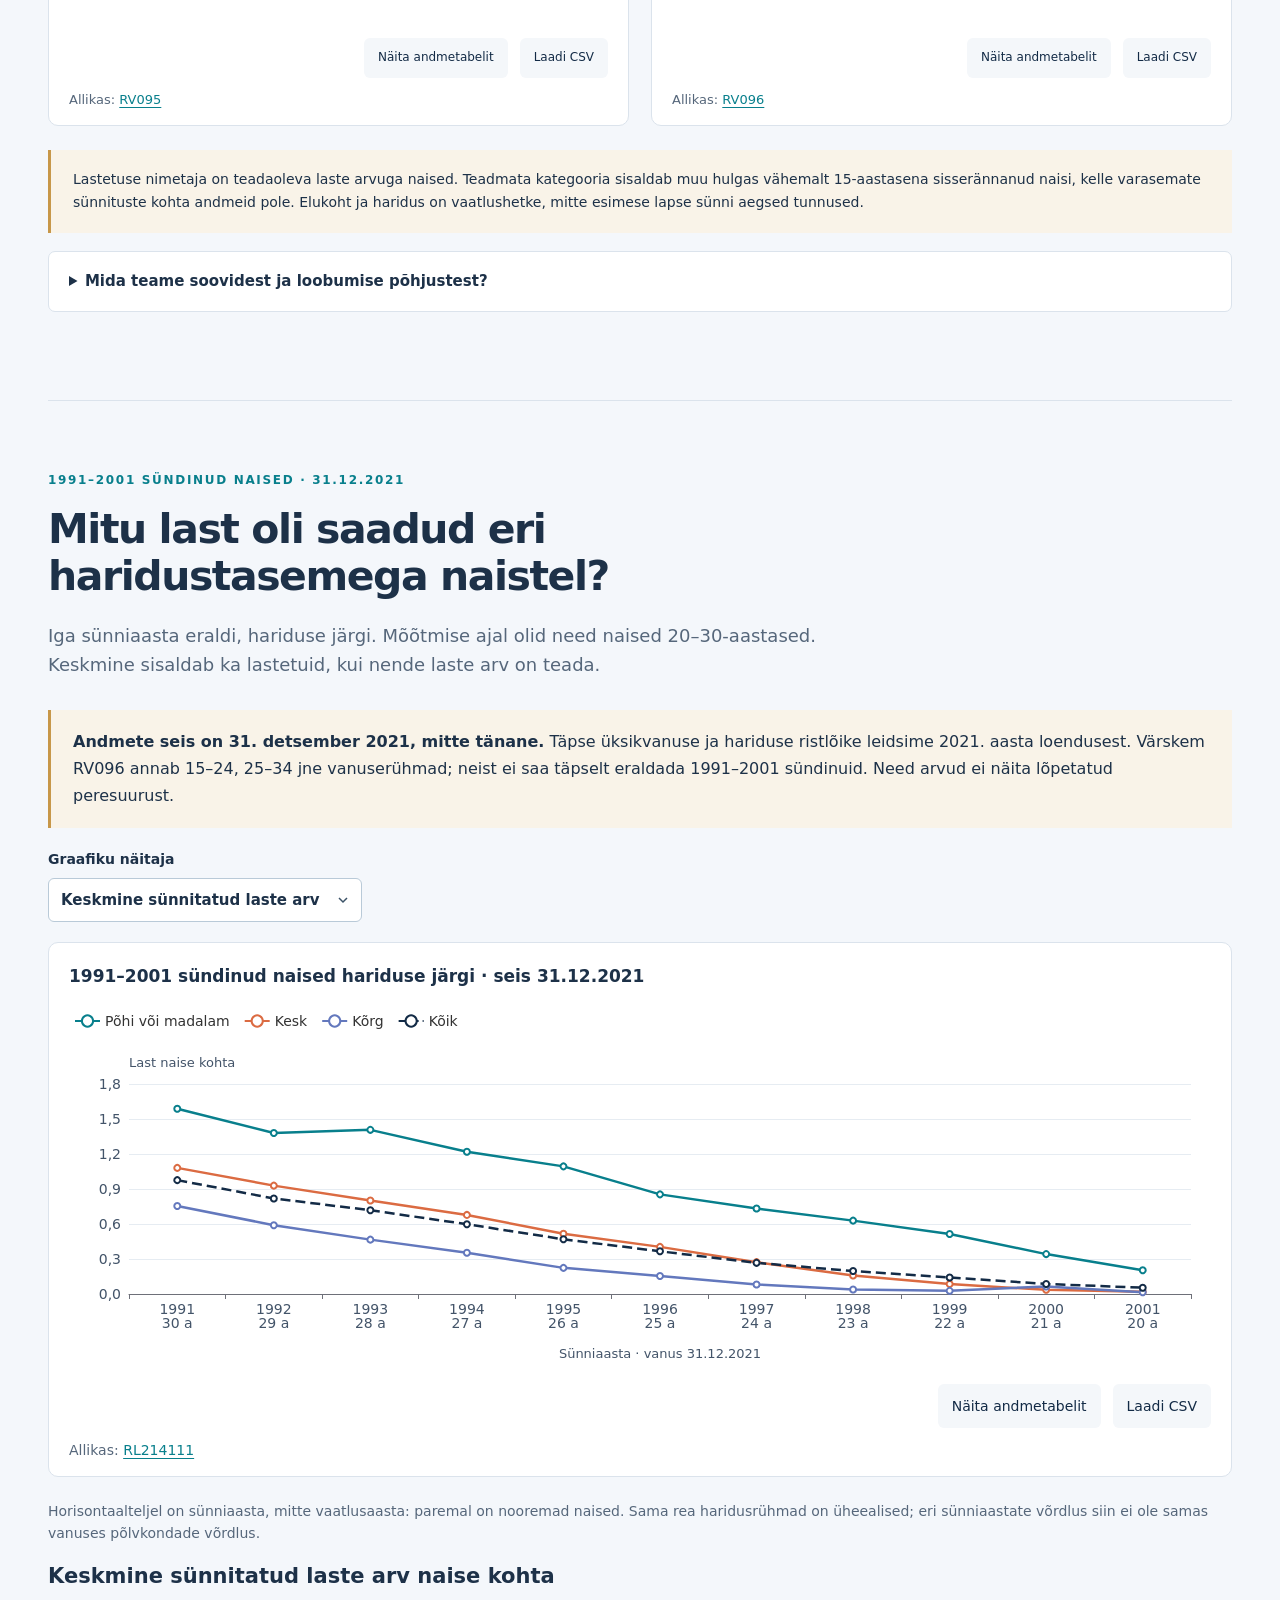
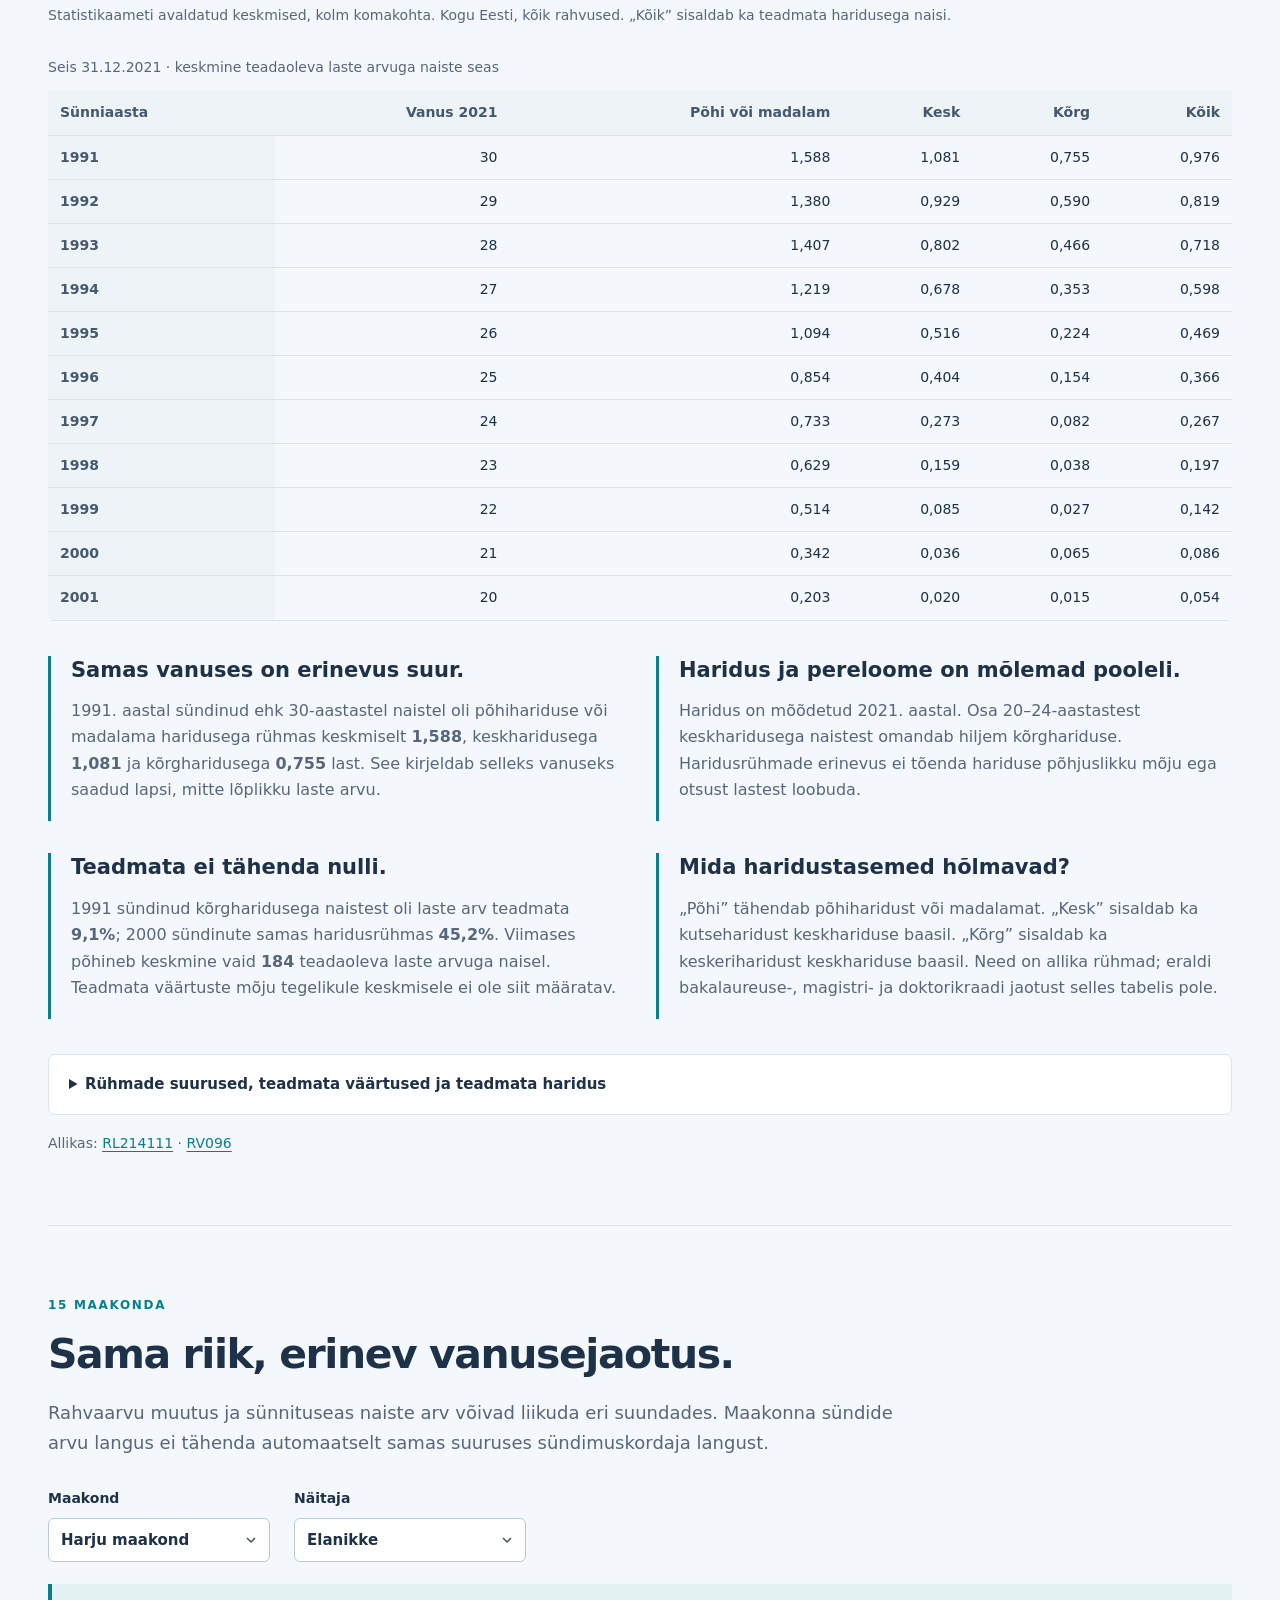
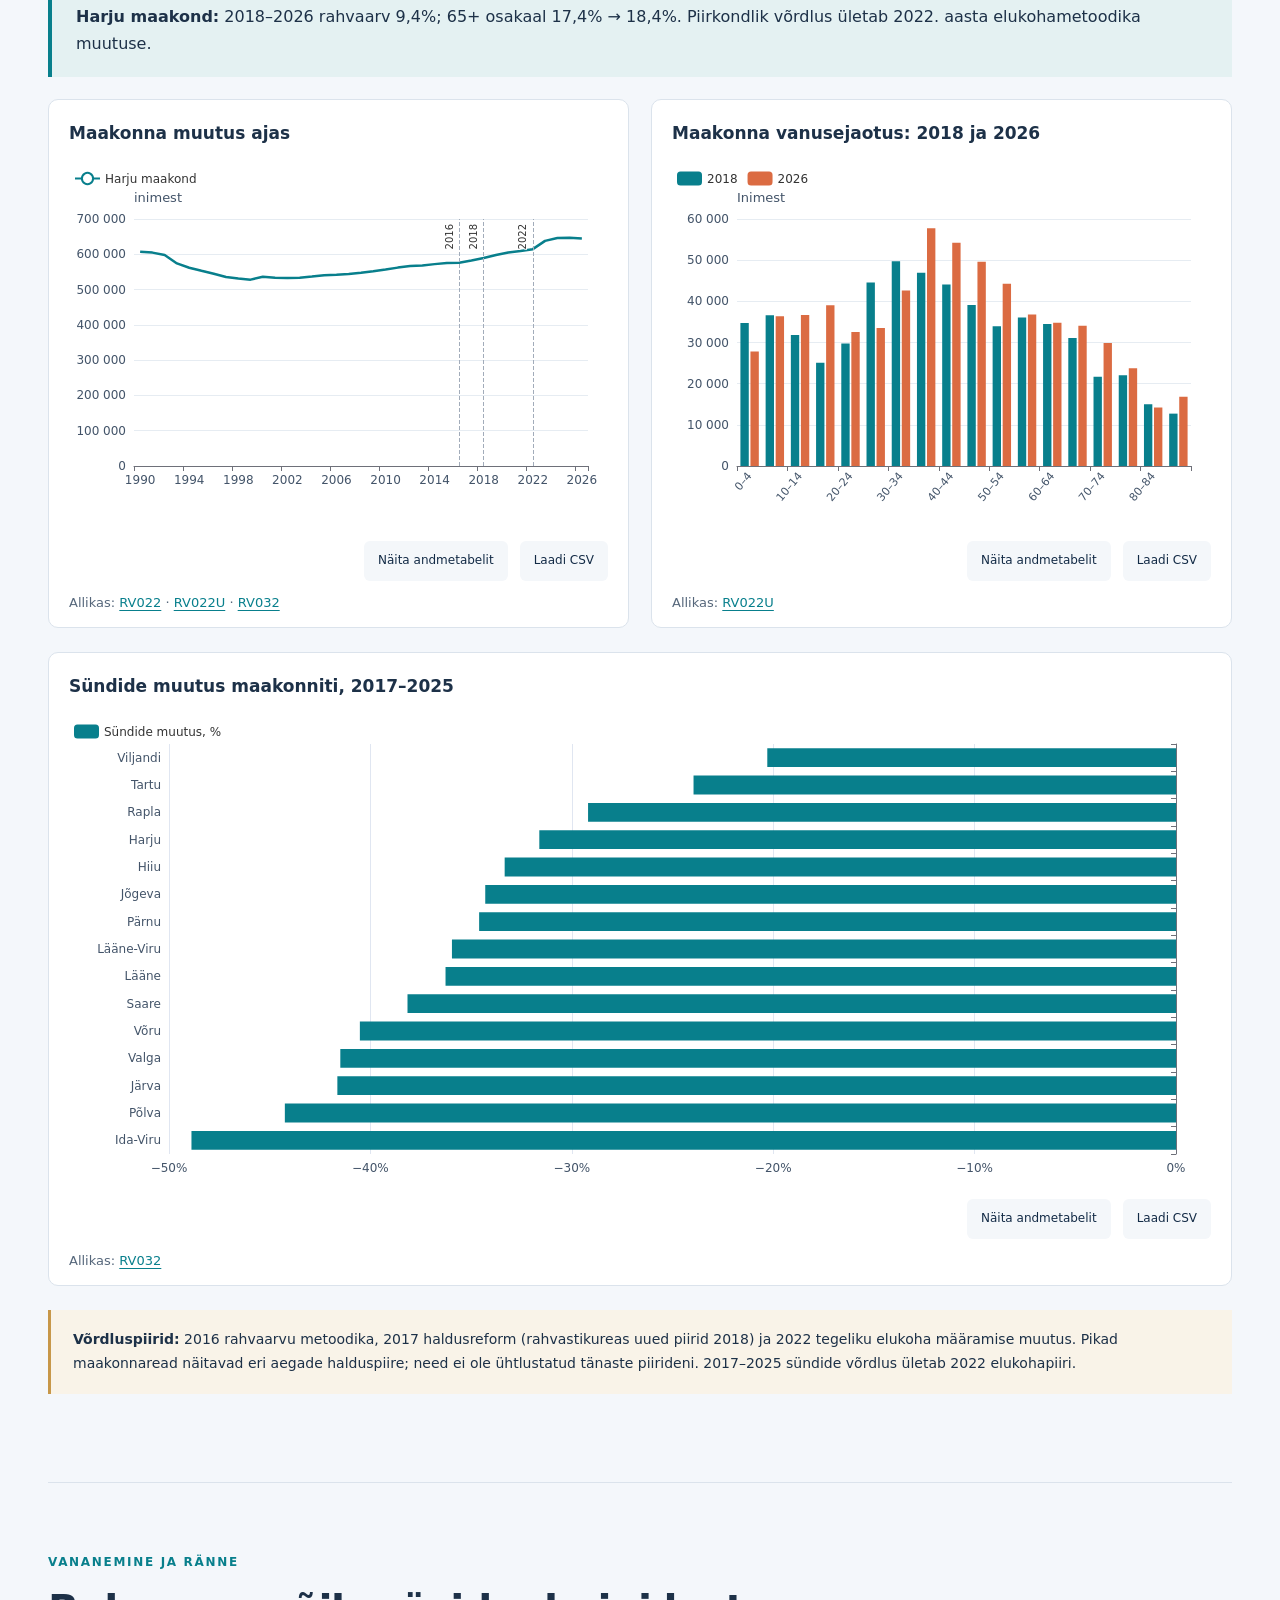
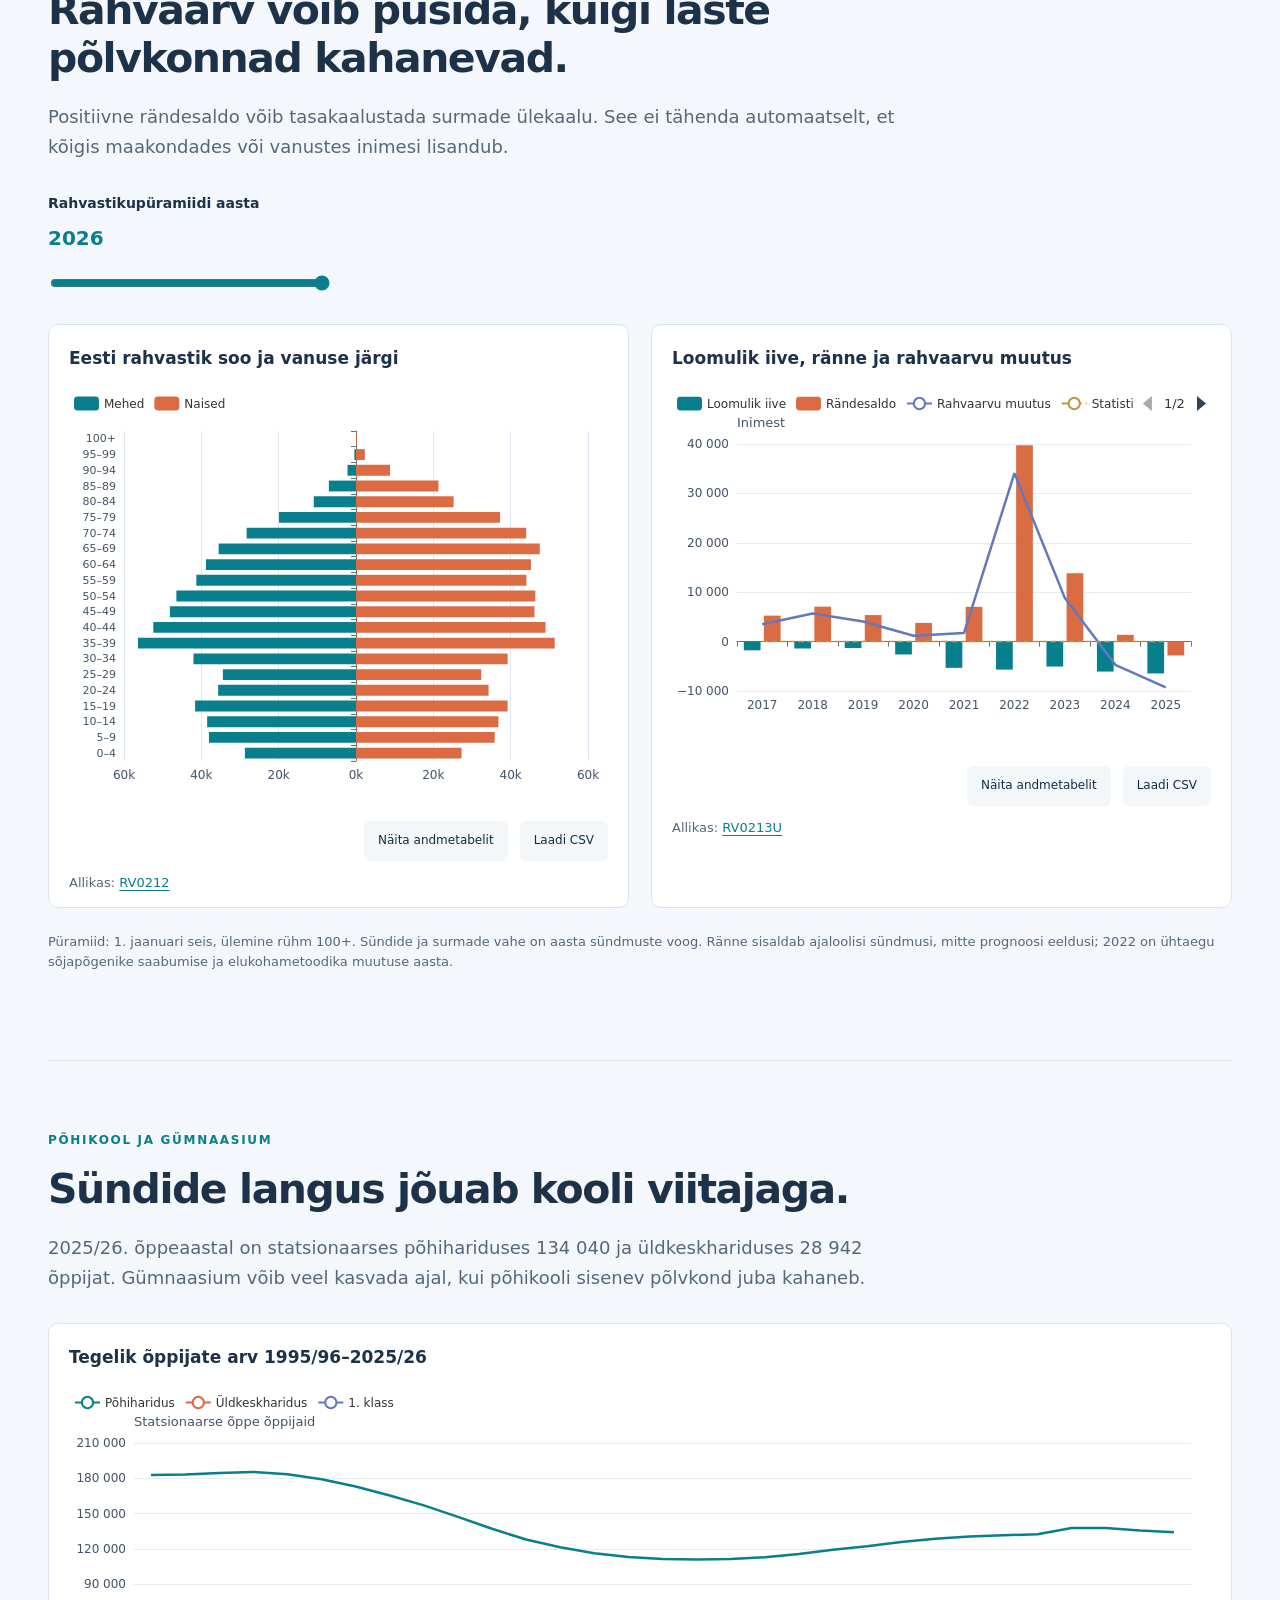
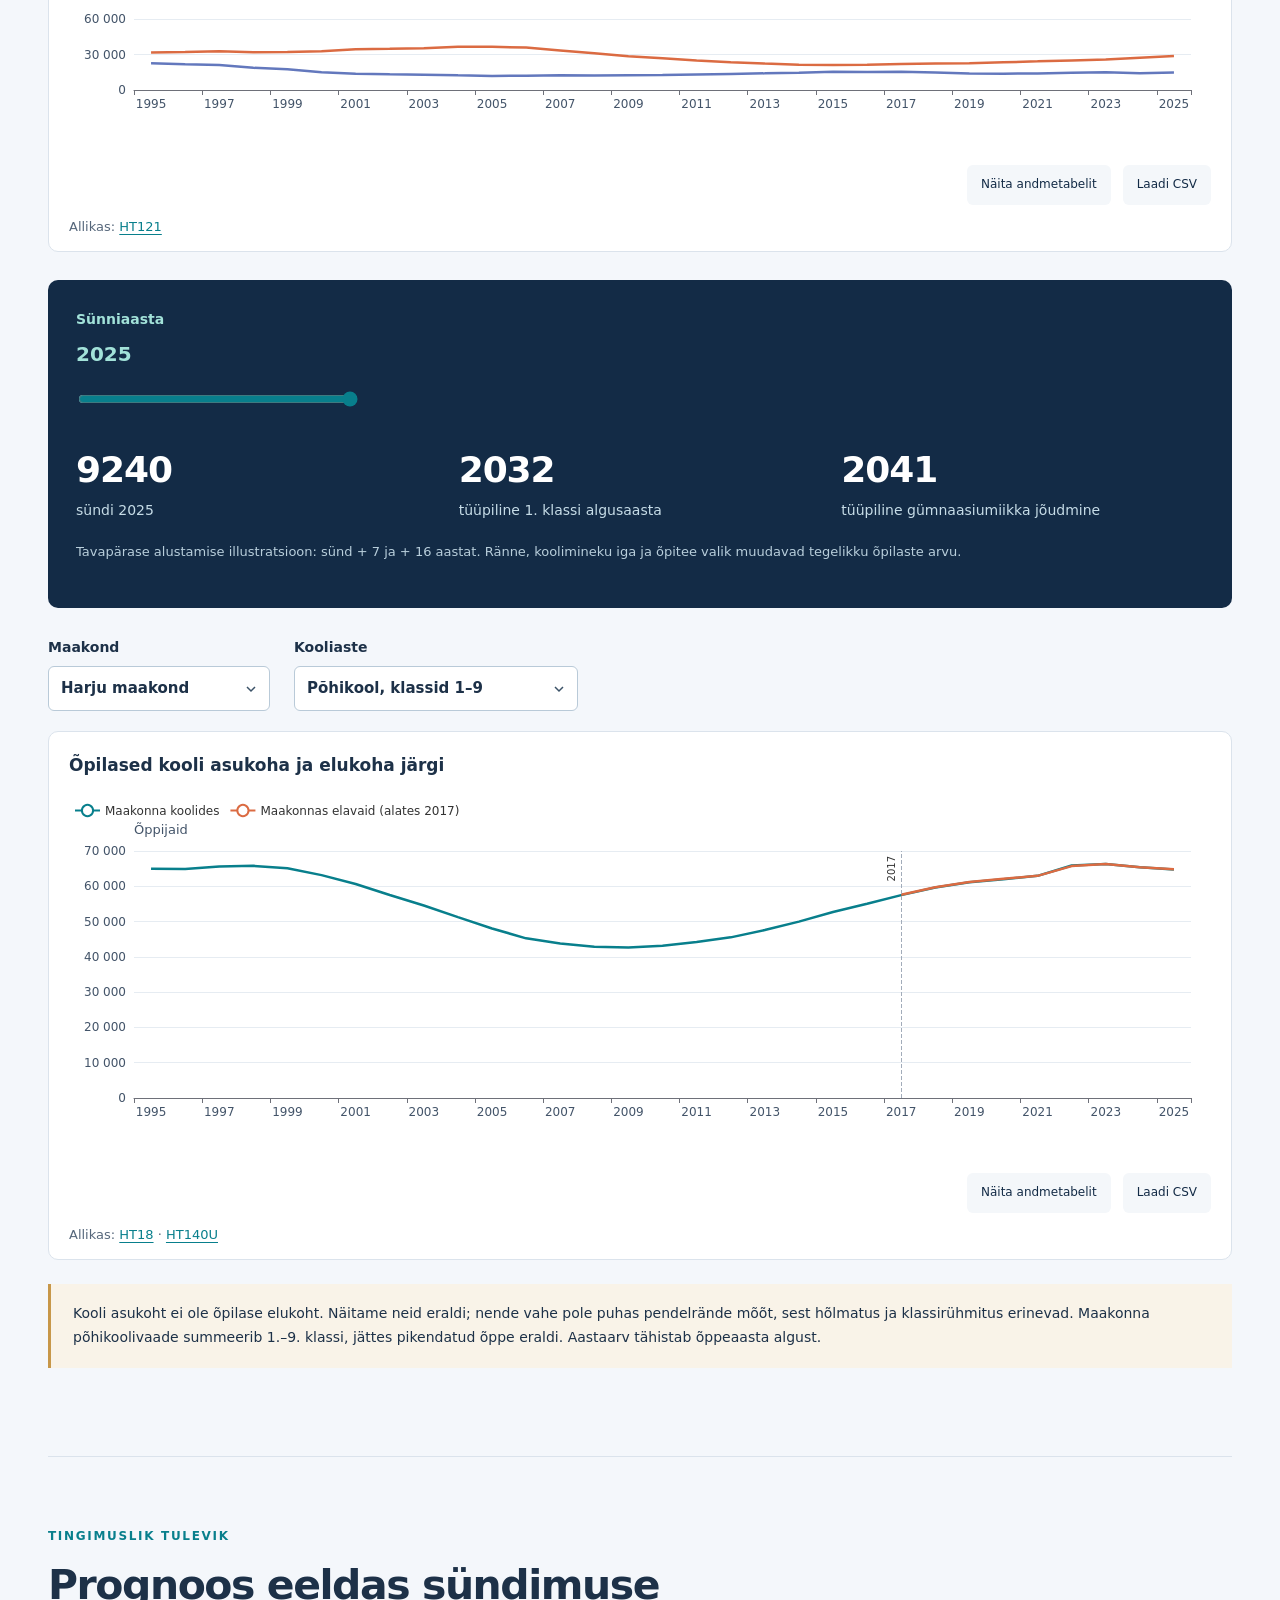
==== commit 2ac5594f: "Add births explorer for mothers aged 20–45 through 2025" ====
--- a/index.html
+++ b/index.html
@@ -1,6 +1,6 @@
 <!doctype html><html lang="et"><head><meta charset="utf-8"><meta name="viewport" content="width=device-width,initial-scale=1"><meta name="theme-color" content="#132b46"><meta name="description" content="Eesti sündimus, sünnipõlvkonnad, maakondade vananemine ja kooliealiste tulevik. 35 ametlikku tabelit, kontrollitavad arvutused ja interaktiivsed graafikud."><title>Eesti järgmised põlvkonnad · Rahvastiku atlas</title><link rel="stylesheet" href="style.css?v=education1"><script defer src="vendor/echarts.min.js"></script><script type="module" src="app.js?v=education1"></script></head><body><a class="skip" href="#main">Põhisisu juurde</a><header class="top"><a class="brand" href="#">RAHVASTIK<span>ATLAS</span></a><nav aria-label="Peamine"><a href="#põlvkonnad">Põlvkonnad</a><a href="#haridus-1991-2001">Haridus 1991–2001</a><a href="#sündimus">Sündimus</a><a href="#maakonnad">Maakonnad</a><a href="#koolid">Koolid</a><a href="#tulevik">Tulevik</a><a href="#andmed">Andmed</a></nav></header>
 <main id="main"><section class="hero"><div><p class="eyebrow">EESTI RAHVASTIK · 1919–2026 · STSENAARIUMID 2085-NI</p><h1>Eesti järgmised<br><em>põlvkonnad.</em></h1><p class="lead">Millal jäi lapsi vähemaks, millised sünnipõlvkonnad lükkasid pereloomet edasi ja kuidas see jõuab Eesti koolidesse?</p><p class="intro">Vaatame eraldi sündide arvu, naiste arvu, samas vanuses saadud lapsi ja piirkondlikke muutusi. Ühe aasta madal sündimus ei ütle veel, kui palju lapsi üks põlvkond lõpuks saab.</p><a class="primary" href="#põlvkonnad">Vaata sünnipõlvkondi</a><p class="meta">Andmed kogutud 21.11.2026 · 35 Statistikaameti tabelit · ainult rahvastik ja haridus</p></div><div class="hero-visual"><p class="eyebrow">ELUSSÜNNID EESTIS</p><div class="hero-number">9240</div><p>last 2025. aastal <strong>−30,4% võrreldes 2021. aastaga</strong></p><div id="hero-chart" class="mini-chart" role="img" aria-label="Sündide arv Eestis 1990–2025"></div><div class="hero-bottom"><span>1990</span><span>2025</span></div><p class="small">Lõplik aastastatistika. 2026. aasta esialgsed registreerimised on eraldi vaates.</p><p class="source">Allikas: <a href="https://andmed.stat.ee/et/stat/rahvastik__rahvastikunaitajad-ja-koosseis__demograafilised-pehinaitajad/RV030" target="_blank" rel="noopener">RV030</a></p></div></section>
-<aside class="model-link"><p><strong>100 aastat ilma rändeta</strong><br>Praeguse sündimuse püsimine, põlvkondade lained ja eestlaste eraldi arvutus.</p><a href="projection.html">Ava 100 aasta mudel</a></aside><aside class="model-link"><p><strong>Õppijad järgmise 20 aasta jooksul</strong><br>Põhikool, gümnaasium ja ülikoolid: iga õppeaasta 2027/28–2046/47 eraldi.</p><a href="students.html">Ava õppijate prognoos</a></aside><div id="load-status" role="status" class="load-status">Laadin graafikute andmeid…</div><noscript><p class="notice">Järeldused on loetavad ka JavaScriptita. Graafikute ja valikute kasutamiseks lülita JavaScript sisse; allikad ja andmelaadimised asuvad lehe lõpus.</p></noscript>
+<aside class="model-link"><p><strong>100 aastat ilma rändeta</strong><br>Praeguse sündimuse püsimine, põlvkondade lained ja eestlaste eraldi arvutus.</p><a href="projection.html">Ava 100 aasta mudel</a></aside><aside class="model-link"><p><strong>Õppijad järgmise 20 aasta jooksul</strong><br>Põhikool, gümnaasium ja ülikoolid: iga õppeaasta 2027/28–2046/47 eraldi.</p><a href="students.html">Ava õppijate prognoos</a></aside><aside class="model-link"><p><strong>Sünnid 20–45-aastastele naistele</strong><br>1989–2025: üksikvanus ja sünnijärjekord; lisaks maakond, haridus ning teised ristlõiked.</p><a href="births.html">Ava sündide uurija</a></aside><div id="load-status" role="status" class="load-status">Laadin graafikute andmeid…</div><noscript><p class="notice">Järeldused on loetavad ka JavaScriptita. Graafikute ja valikute kasutamiseks lülita JavaScript sisse; allikad ja andmelaadimised asuvad lehe lõpus.</p></noscript>
 <section class="takeaways" aria-label="Peamised tulemused"><article><span class="stat">1,16</span><h2>lapse tasemel perioodisündimus</h2><p>2025. aasta vanuskordajate põhjal. See ei ole tänaste naiste elu jooksul saadud laste arv.</p></article><article><span class="stat">29,4</span><h2>aastat esimese lapse sünnil</h2><p>Pereloome on nihkunud hilisemaks. Seda tuleb eristada lõplikust lastetusest.</p></article><article><span class="stat">−21,0%</span><h2>sünde võrreldes prognoosiga</h2><p>2025. aasta tegelik tulemus jäi nii palju alla 2024. aastal koostatud põhistsenaariumile.</p></article></section>
 <section class="section" id="ajalugu"><div class="section-heading"><p class="eyebrow">PIKK VAADE</p><h2>Sündide langusel on mitu ajajärku.</h2><p>1990. aastate murrang, 2000. aastate taastumine ja 2022. aastast alanud uus langus ei ole üks ja sama protsess. Vali näitaja ja ajavahemik.</p></div><div class="controls"><label>Näitaja<select id="history-metric"><option value="births">Sünnid ja surmad</option><option value="tfr">Summaarne sündimuskordaja</option><option value="age">Ema vanus lapse sünnil</option></select></label><label>Alusta aastast<select id="history-start"><option value="1990">1990</option><option value="1970">1970</option><option value="1919">1919</option><option value="2000">2000</option></select></label></div><figure class="chart-card "><figcaption>Sünnid ja sündimus pikemas ajas</figcaption><div id="history-chart" class="chart" role="img" aria-label="Sünnid ja sündimus pikemas ajas"></div><div class="chart-tools"><button type="button" data-table="history-chart" aria-expanded="false">Näita andmetabelit</button><button type="button" data-csv="history-chart">Laadi CSV</button></div><div id="history-chart-table" class="chart-table" hidden></div><p class="source">Allikas: <a href="https://andmed.stat.ee/et/stat/rahvastik__rahvastikunaitajad-ja-koosseis__demograafilised-pehinaitajad/RV030" target="_blank" rel="noopener">RV030</a> · <a href="https://andmed.stat.ee/et/stat/rahvastik__rahvastikunaitajad-ja-koosseis__demograafilised-pehinaitajad/RV033" target="_blank" rel="noopener">RV033</a></p></figure><p class="notice">Sündide arv sõltub nii naiste arvust ja vanusest kui ka sündimuse vanuskordajatest. Perioodi summaarne sündimuskordaja kirjeldab hüpoteetilist elu samade aastakordajate jätkumisel, mitte ühe päris põlvkonna lõpetatud pereloomet.</p></section>
 <section class="section cohort-section" id="põlvkonnad"><div class="section-heading"><p class="eyebrow">MILLISED SÜNNIPÕLVKONNAD?</p><h2>Võrdleme inimesi samas vanuses.</h2><p>30-aastaseid võrreldakse 30-aastastega. Nii ei aja me noorema põlvkonna pooleliolevat pereloomet segi vanema põlvkonna lõpetatud pereloomega.</p></div><div class="cohort-claim"><strong>1981. ja 1991. aastal sündinud naised 30-aastaselt</strong><p>Lastetuid oli teadaoleva sünnitamisstaatusega naiste seas vastavalt <b>27,0% ja 41,2%</b>. 45–49-aastaste võrdluses oli muutus palju väiksem: 1962–1966 sündinute <b>9,2%</b> asemel 1972–1976 sündinutel <b>10,5%</b>.</p><p>See osutab hilisemale pereloomele ja ka mõningasele lastetuse kasvule. Nooremate põlvkondade lõplikku tulemust veel ei teata.</p></div><div class="controls"><label>Saavutatud vanus<select id="cohort-age"><option value="30">30 aastat</option><option value="35">35 aastat</option><option value="40">40 aastat</option><option value="45">45 aastat</option><option value="50">50 aastat</option></select></label></div><div id="cohort-answer" class="answer" aria-live="polite"></div><div class="grid2"><figure class="chart-card "><figcaption>Lastetus samas vanuses: sünnipõlvkondade võrdlus</figcaption><div id="cohort-chart" class="chart" role="img" aria-label="Lastetus samas vanuses: sünnipõlvkondade võrdlus"></div><div class="chart-tools"><button type="button" data-table="cohort-chart" aria-expanded="false">Näita andmetabelit</button><button type="button" data-csv="cohort-chart">Laadi CSV</button></div><div id="cohort-chart-table" class="chart-table" hidden></div><p class="source">Allikas: <a href="https://andmed.stat.ee/et/stat/rahvaloendus__rel2011__rahvastiku-demograafilised-ja-etno-kultuurilised-naitajad__naised-ja-lapsed/RL0411" target="_blank" rel="noopener">RL0411</a> · <a href="https://andmed.stat.ee/et/stat/rahvaloendus__rel2021__rahvastiku-demograafilised-ja-etno-kultuurilised-naitajad__naised-ja-lapsed/RL21411" target="_blank" rel="noopener">RL21411</a></p></figure><figure class="chart-card "><figcaption>Lastetus vanuse järgi, 2011 ja 2021</figcaption><div id="cohort-profile" class="chart" role="img" aria-label="Lastetus vanuse järgi, 2011 ja 2021"></div><div class="chart-tools"><button type="button" data-table="cohort-profile" aria-expanded="false">Näita andmetabelit</button><button type="button" data-csv="cohort-profile">Laadi CSV</button></div><div id="cohort-profile-table" class="chart-table" hidden></div><p class="source">Allikas: <a href="https://andmed.stat.ee/et/stat/rahvaloendus__rel2011__rahvastiku-demograafilised-ja-etno-kultuurilised-naitajad__naised-ja-lapsed/RL0411" target="_blank" rel="noopener">RL0411</a> · <a href="https://andmed.stat.ee/et/stat/rahvaloendus__rel2021__rahvastiku-demograafilised-ja-etno-kultuurilised-naitajad__naised-ja-lapsed/RL21411" target="_blank" rel="noopener">RL21411</a></p></figure></div><p class="notice"><b>Loendusmeetod muutus.</b> 2011 tugines küsitlusele, 2021 registritele ja varasemale loendusele. Teadmata staatust ei loeta lastetuseks. 2011 jäävad teadaolevalt sünnitanud, kuid teadmata laste arvuga naised nimetajasse. 2021 teadmata laste arvu parandati 7.05.2024. Võrdlus ei mõõda inimeste soovi ega tõenda loobumisotsust.</p><details><summary>Sünnipõlvkonnad 5-aastaste rühmadena ja teadmata staatuse mõju</summary><div id="cohort-groups" class="table-wrap"></div><p>Piirid näitavad tulemust, kui kõik teadmata staatusega naised oleksid sünnitanud või kõik oleksid lastetud. Need ei ole usaldusvahemikud ega kata loendusmetoodika mõju.</p></details><figure class="chart-card "><figcaption>Mitu last on selleks vanuseks saadud?</figcaption><div id="completed-chart" class="chart" role="img" aria-label="Mitu last on selleks vanuseks saadud?"></div><div class="chart-tools"><button type="button" data-table="completed-chart" aria-expanded="false">Näita andmetabelit</button><button type="button" data-csv="completed-chart">Laadi CSV</button></div><div id="completed-chart-table" class="chart-table" hidden></div><p class="source">Allikas: <a href="https://andmed.stat.ee/et/stat/rahvaloendus__rel_vordlus__haridus/RLV415" target="_blank" rel="noopener">RLV415</a></p></figure><p class="small">Avaldatud keskmine laste arv teadaoleva laste arvuga naiste kohta. 25–34 ja 35–44 rühmade pereloome on pooleli; ka 45–54 rühma ei käsitleta täpselt ühe sünniaastana. Loendused 2000, 2011 ja 2021 ei ole sama isikute paneel.</p><p class="notice"><b>Allikate katvus ei ole kõikjal sama.</b> Näiteks 2021. aasta 45–54-aastastest on laste arv teada üksikvanuste tabeli järgi 87 779 naisel, koondtabeli RLV415 järgi 88 702 naisel. Siin kuvatakse RLV415 avaldatud keskmine muutmata kujul; selle nimetajat ei kasutata lastetuse arvutamiseks. Täielik ristkontroll on allpool.</p></section>
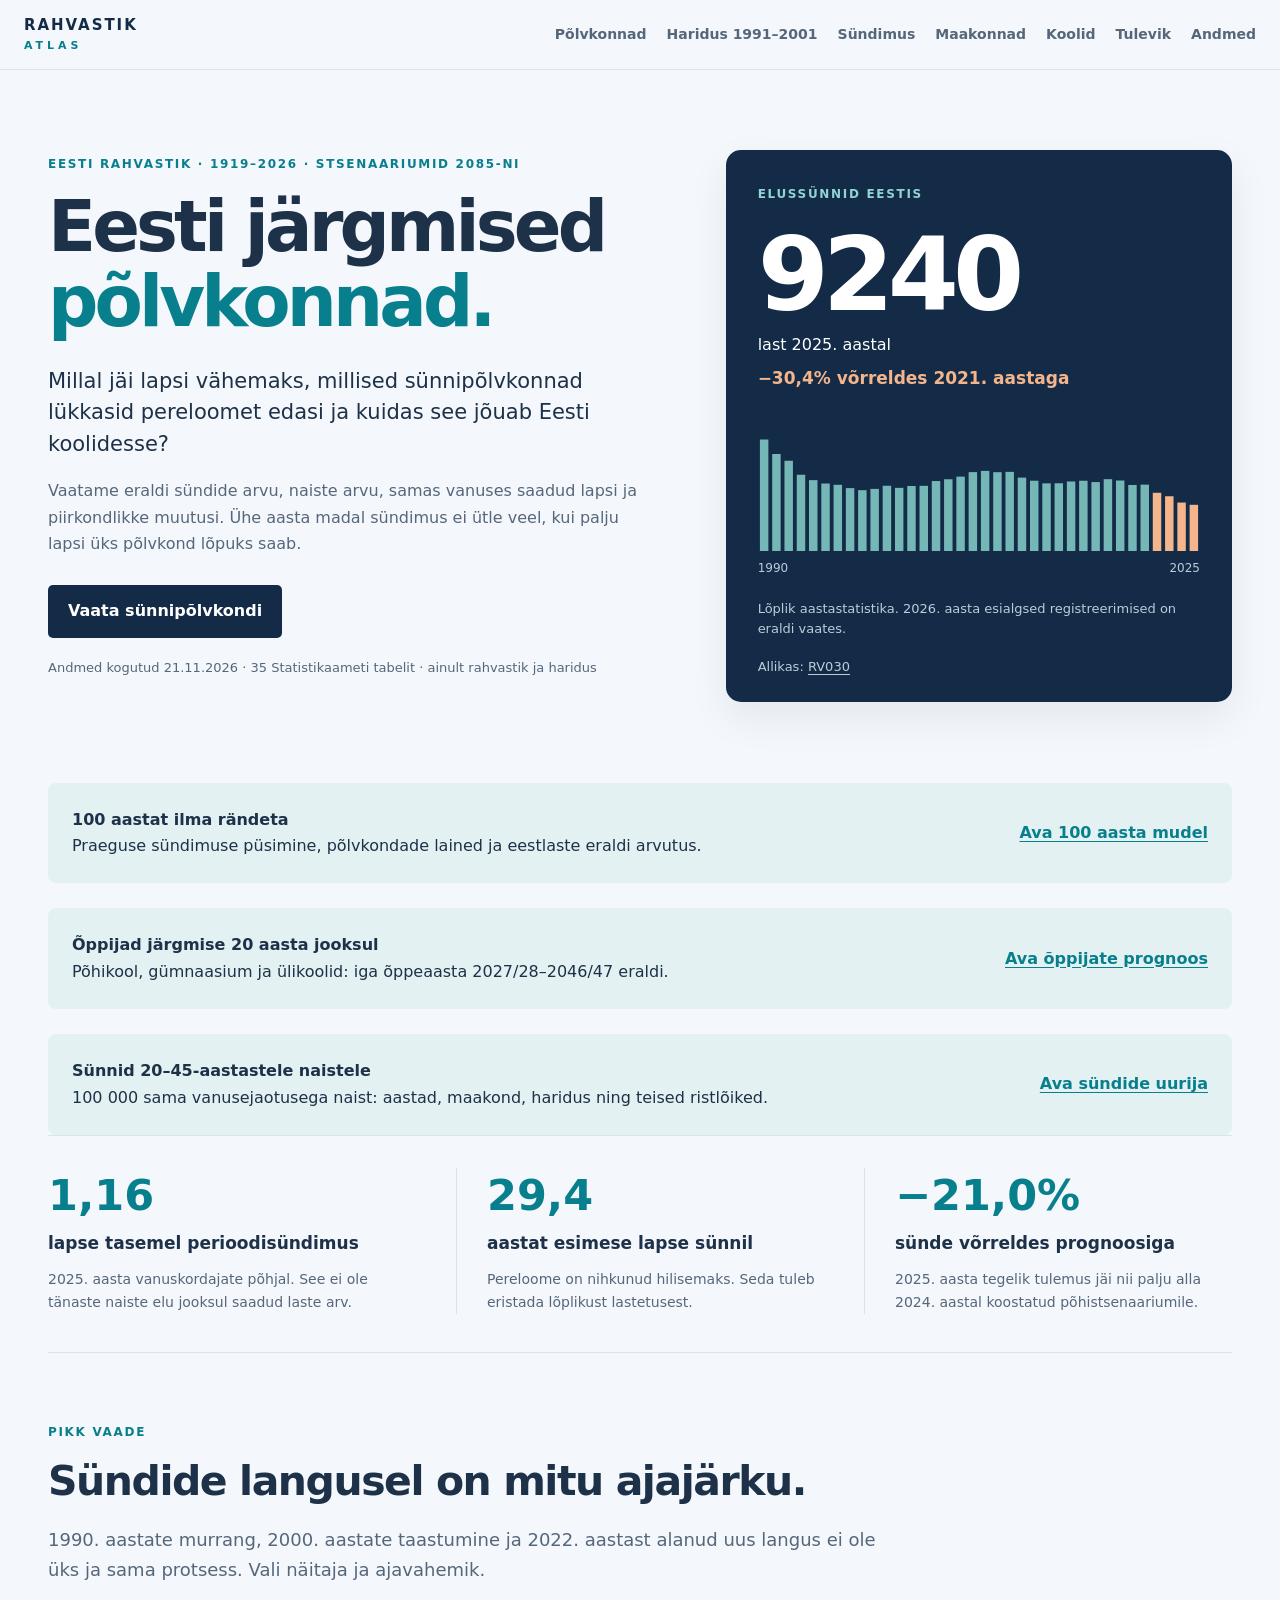
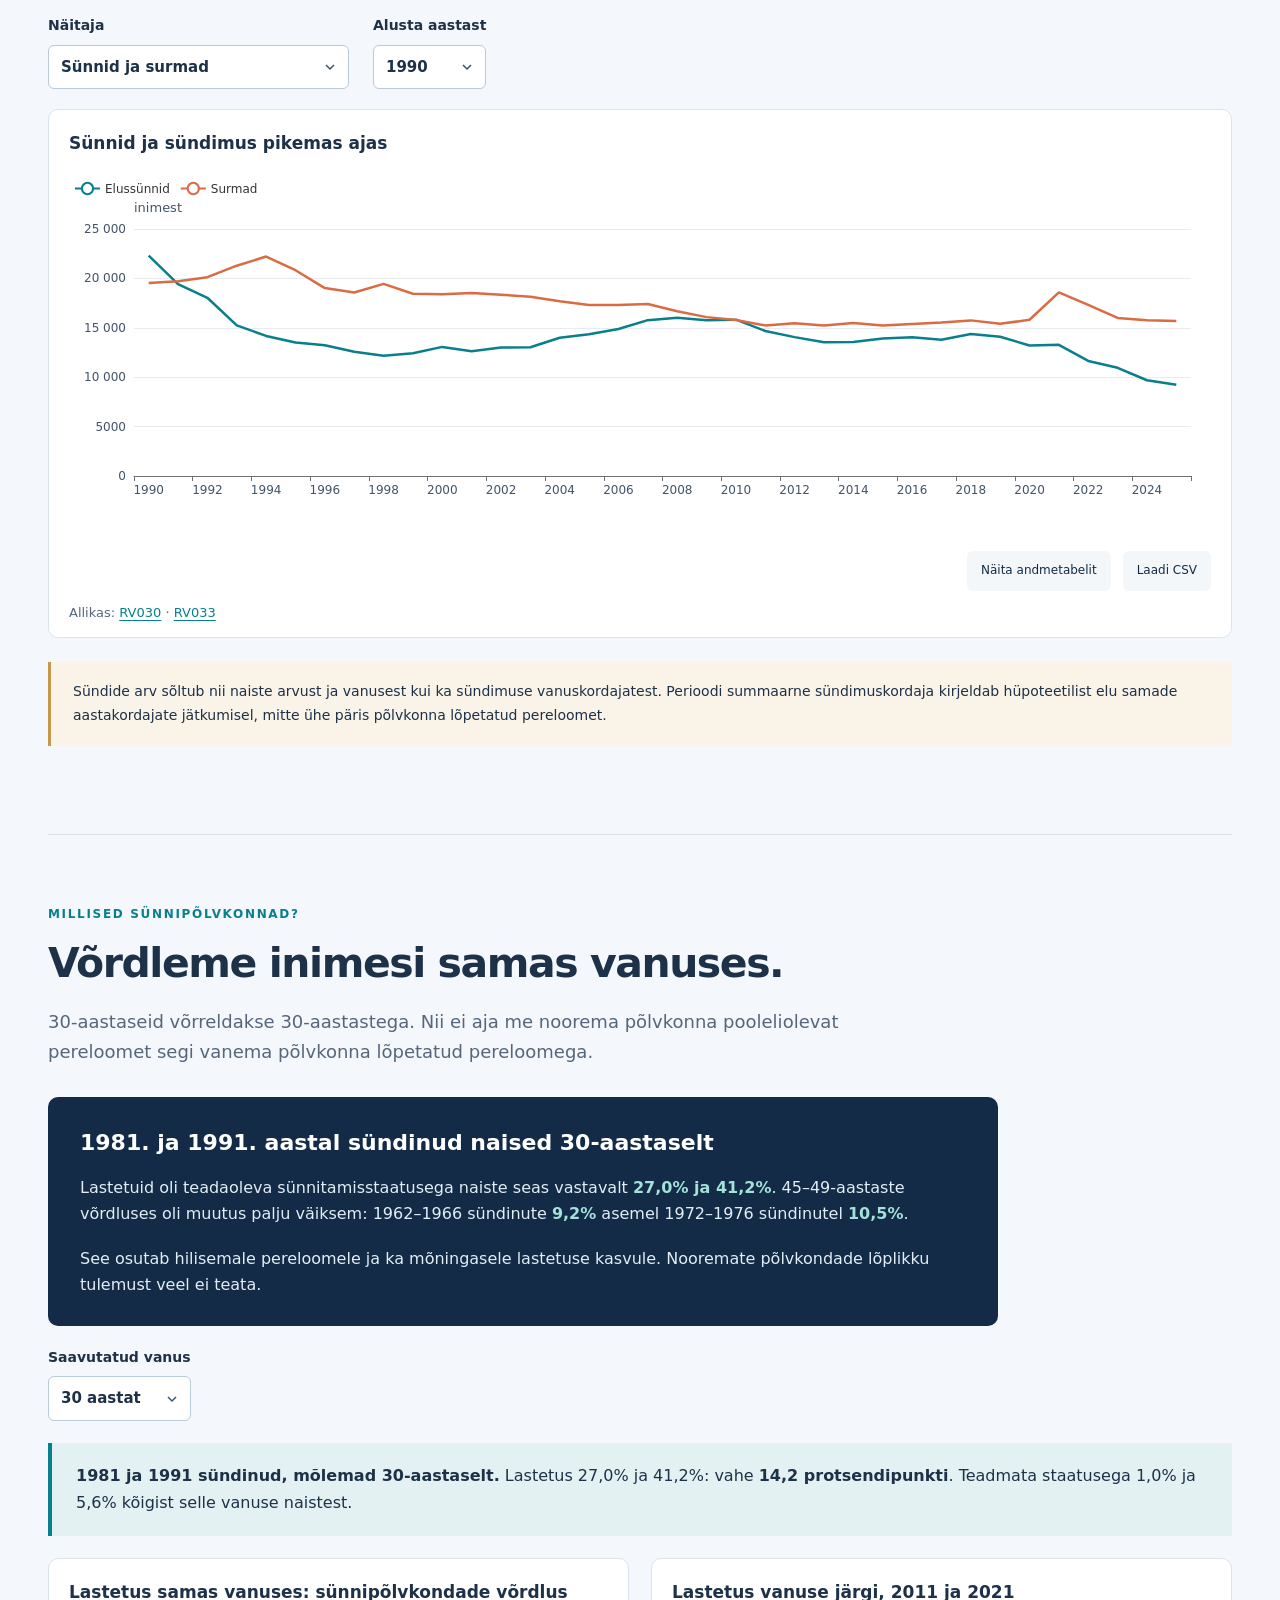
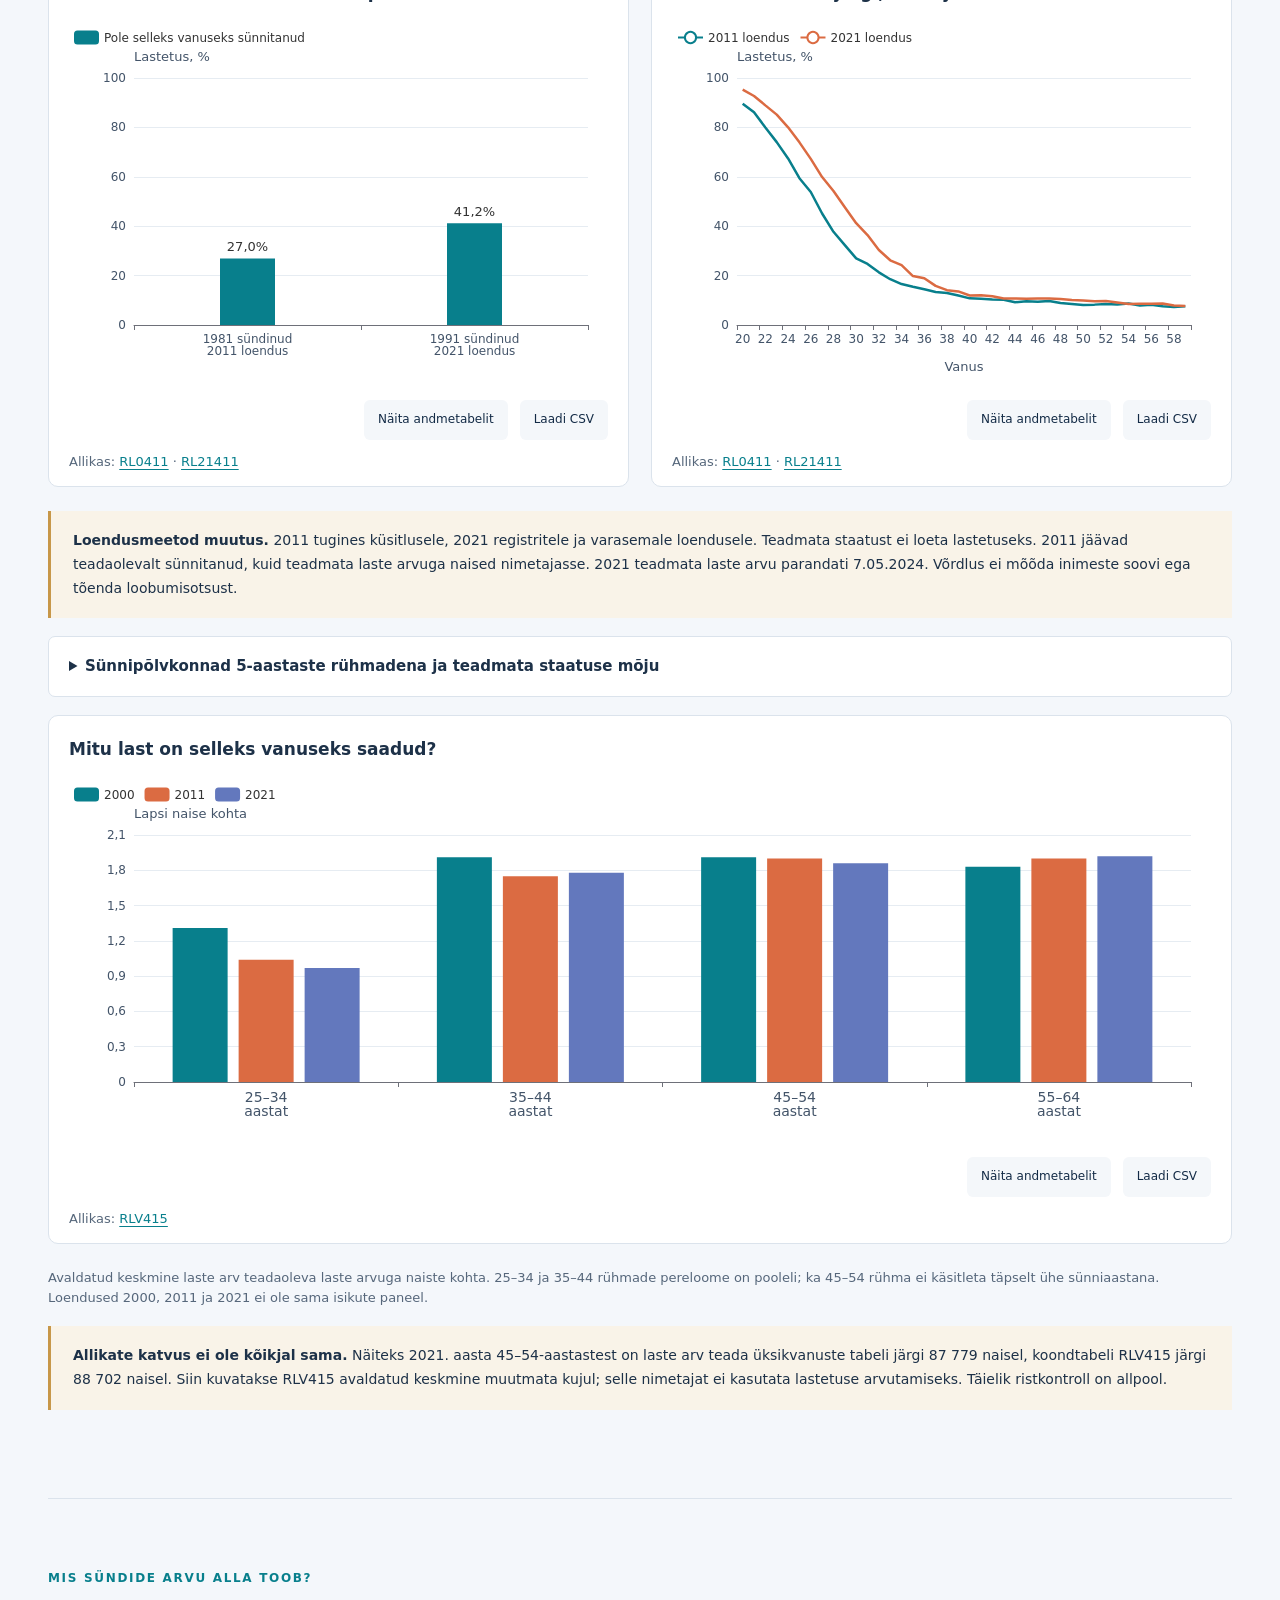
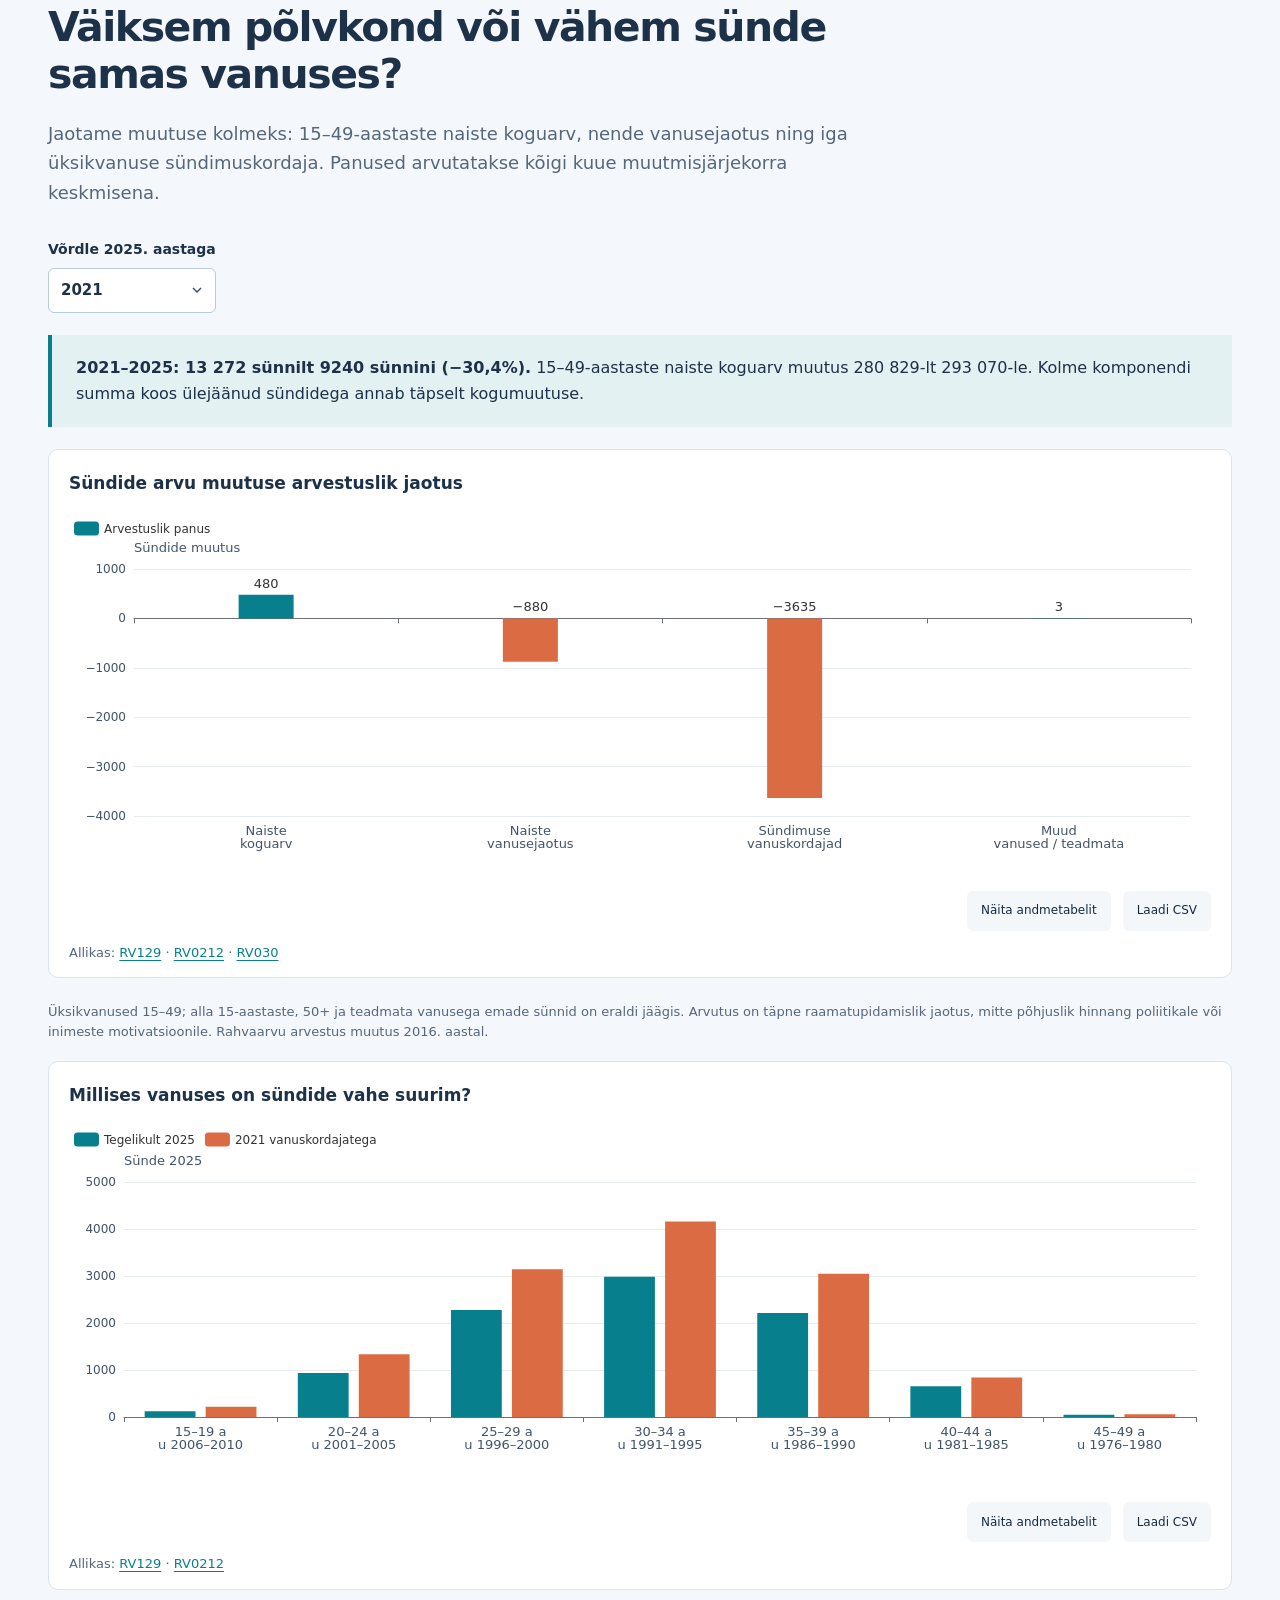
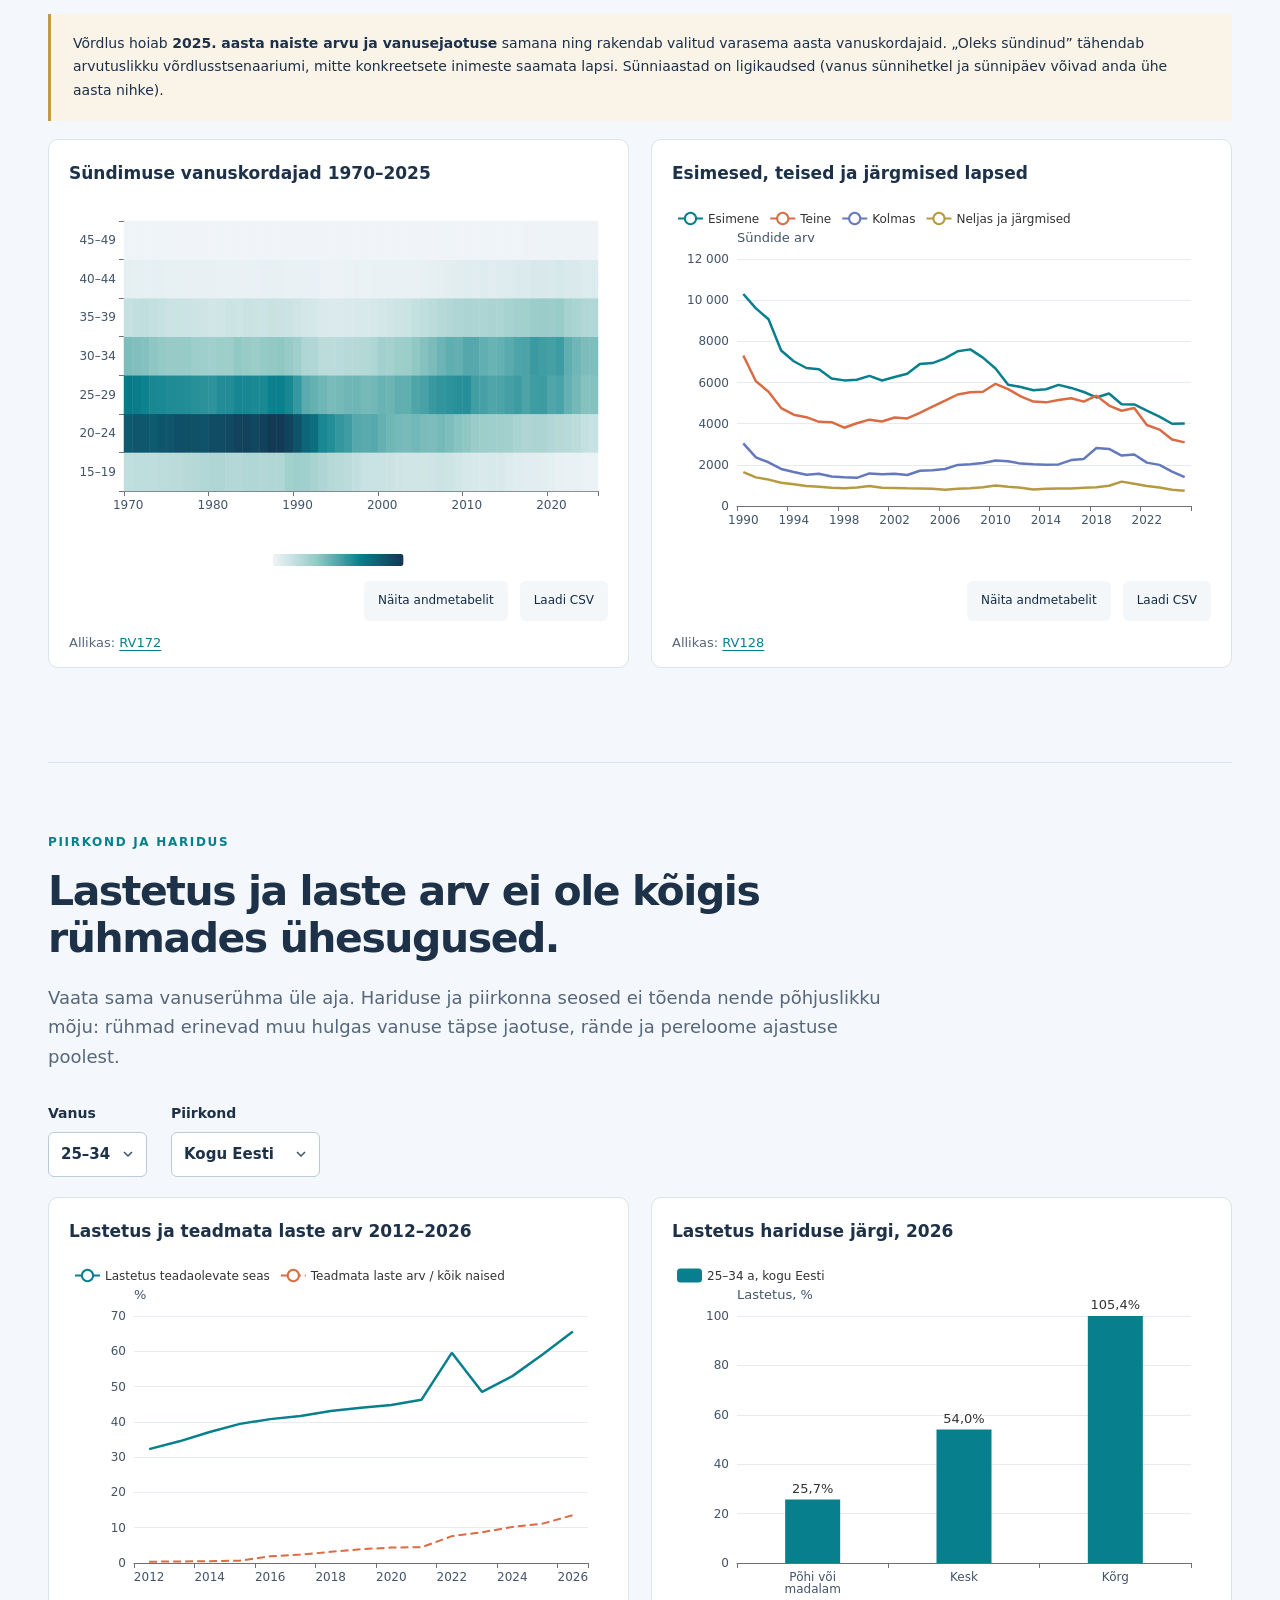
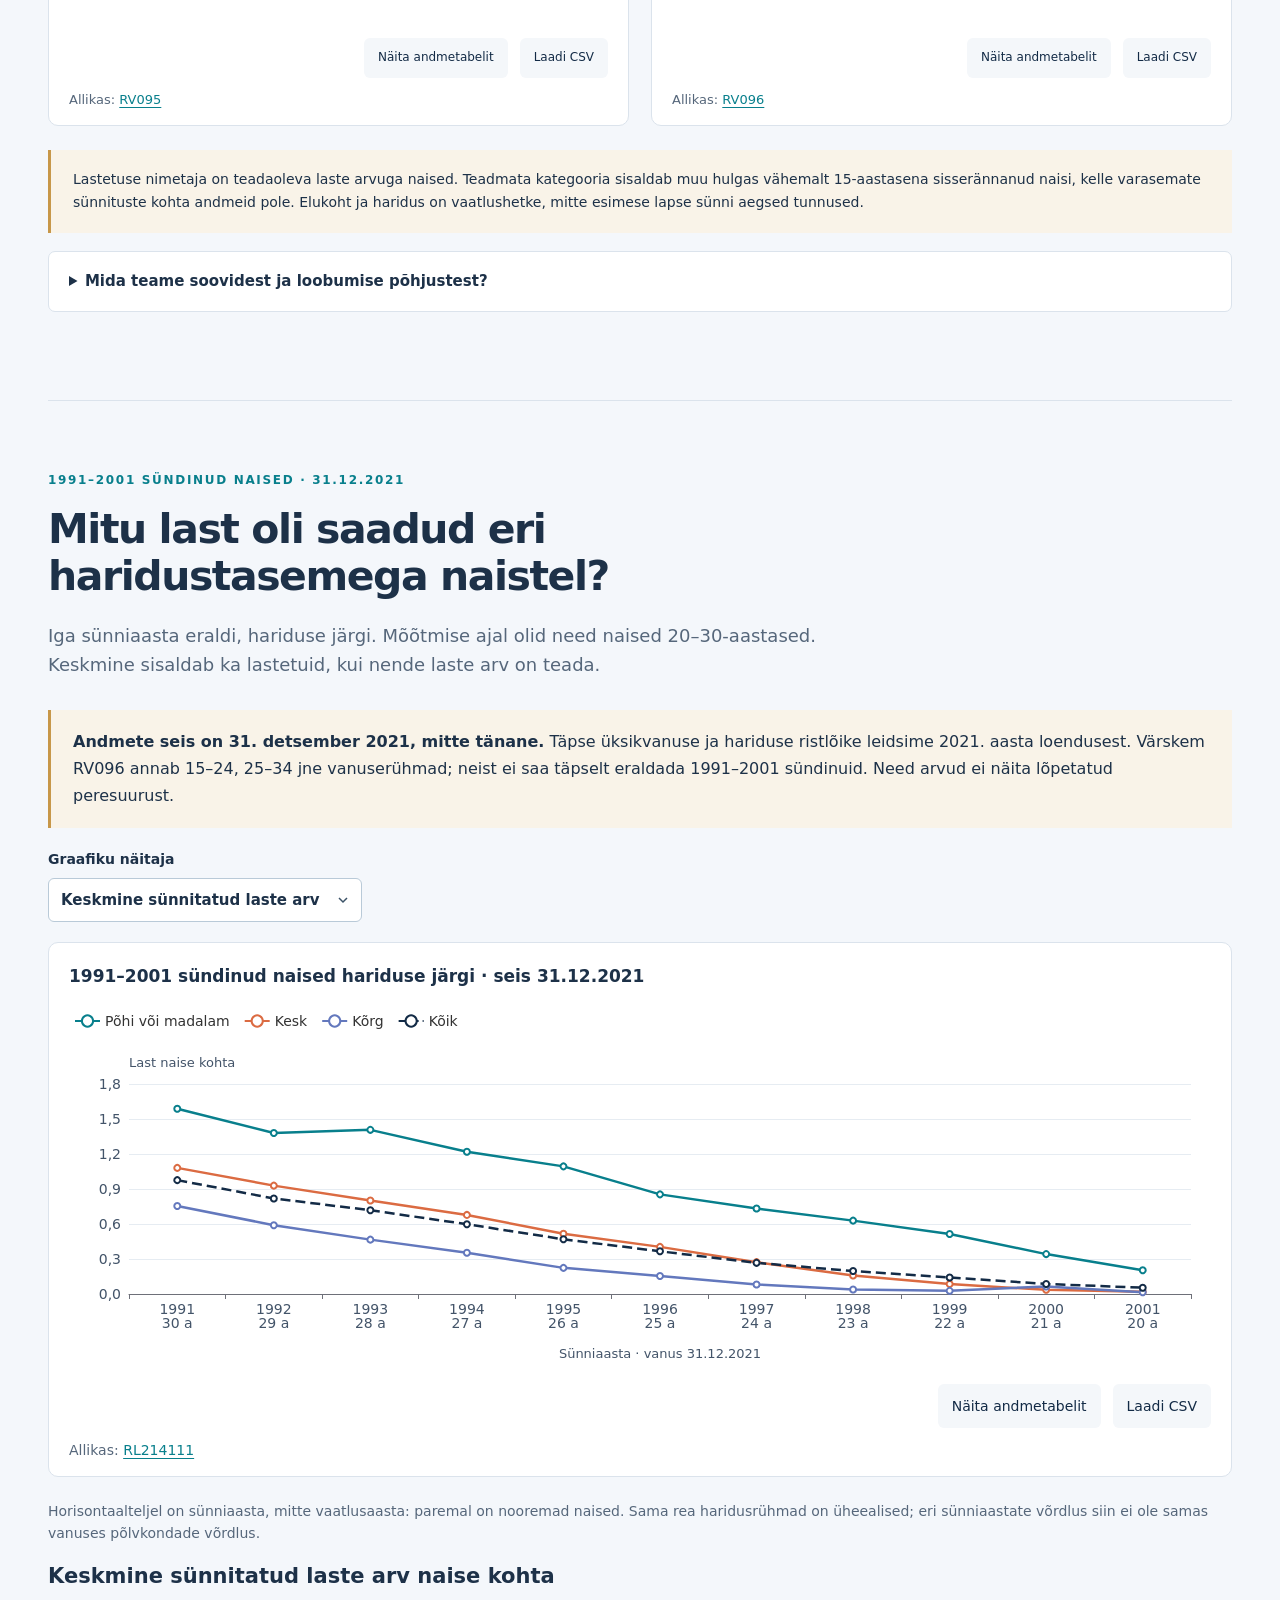
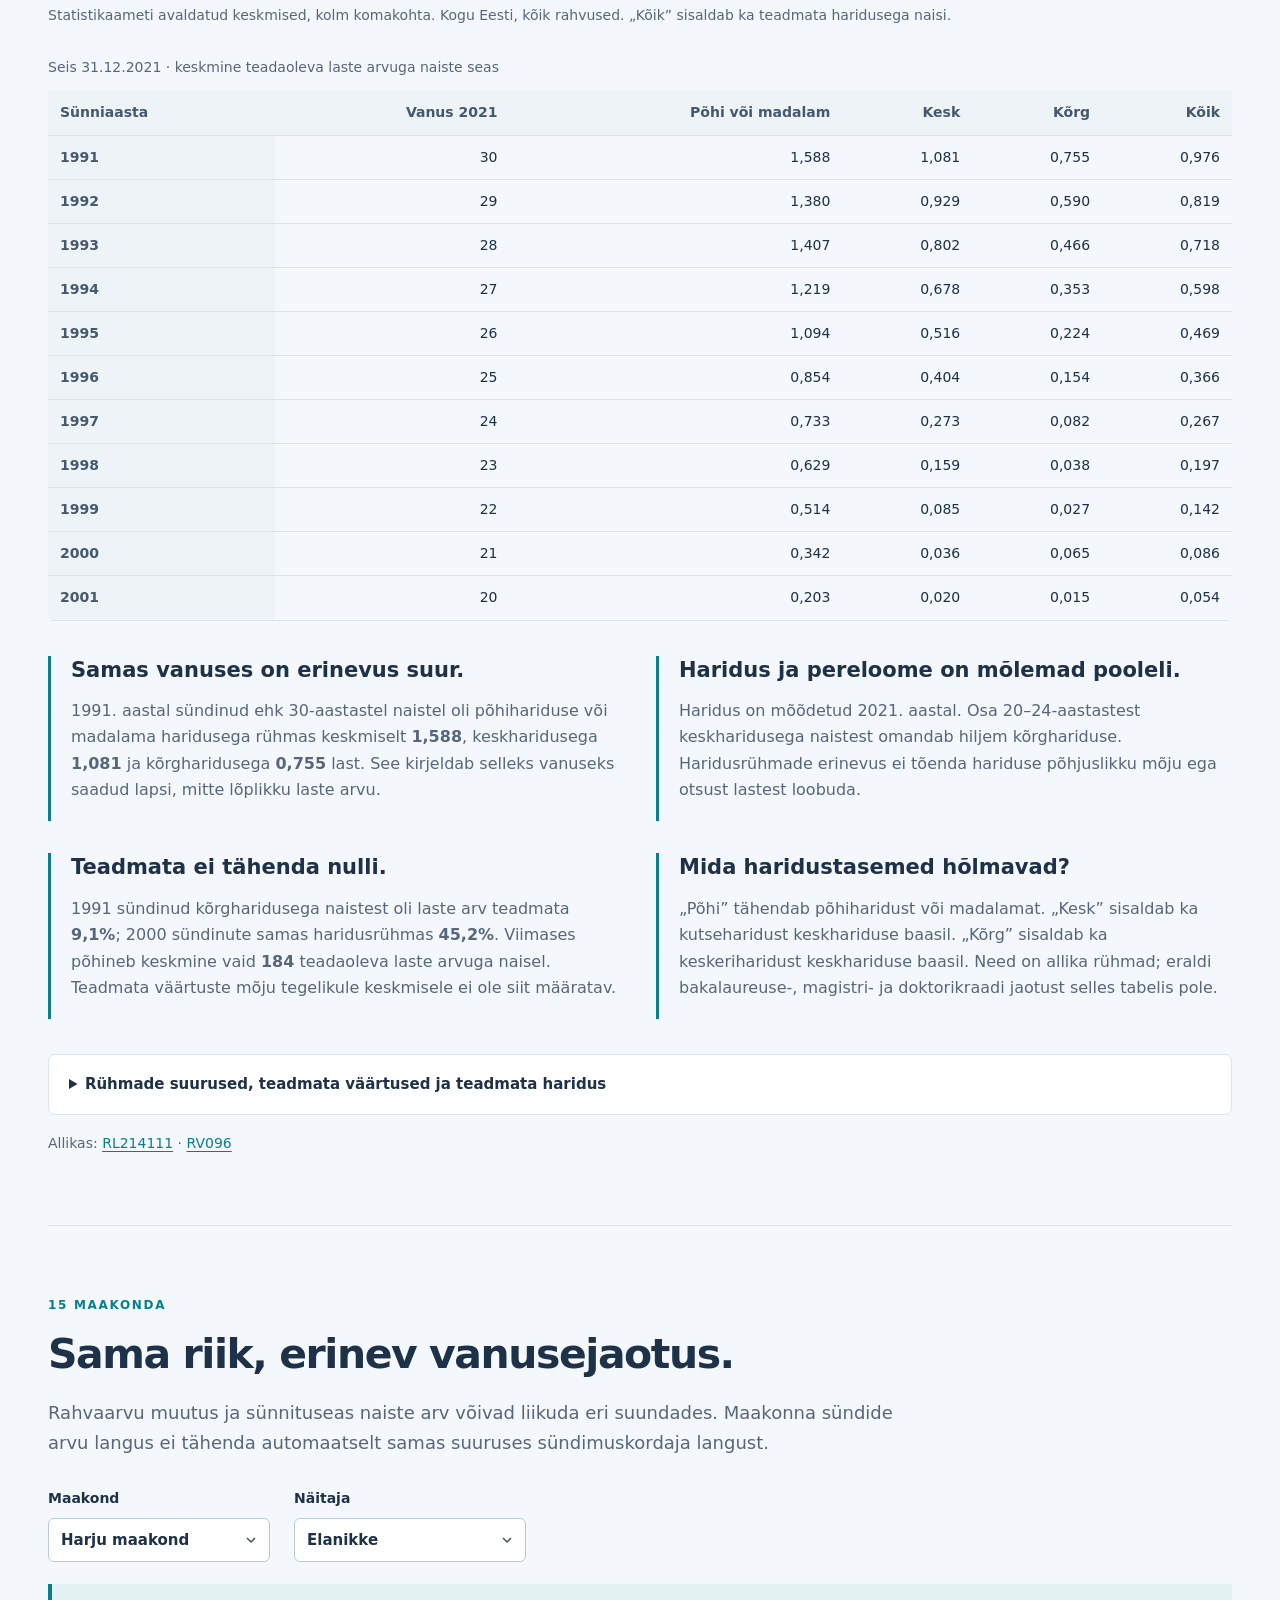
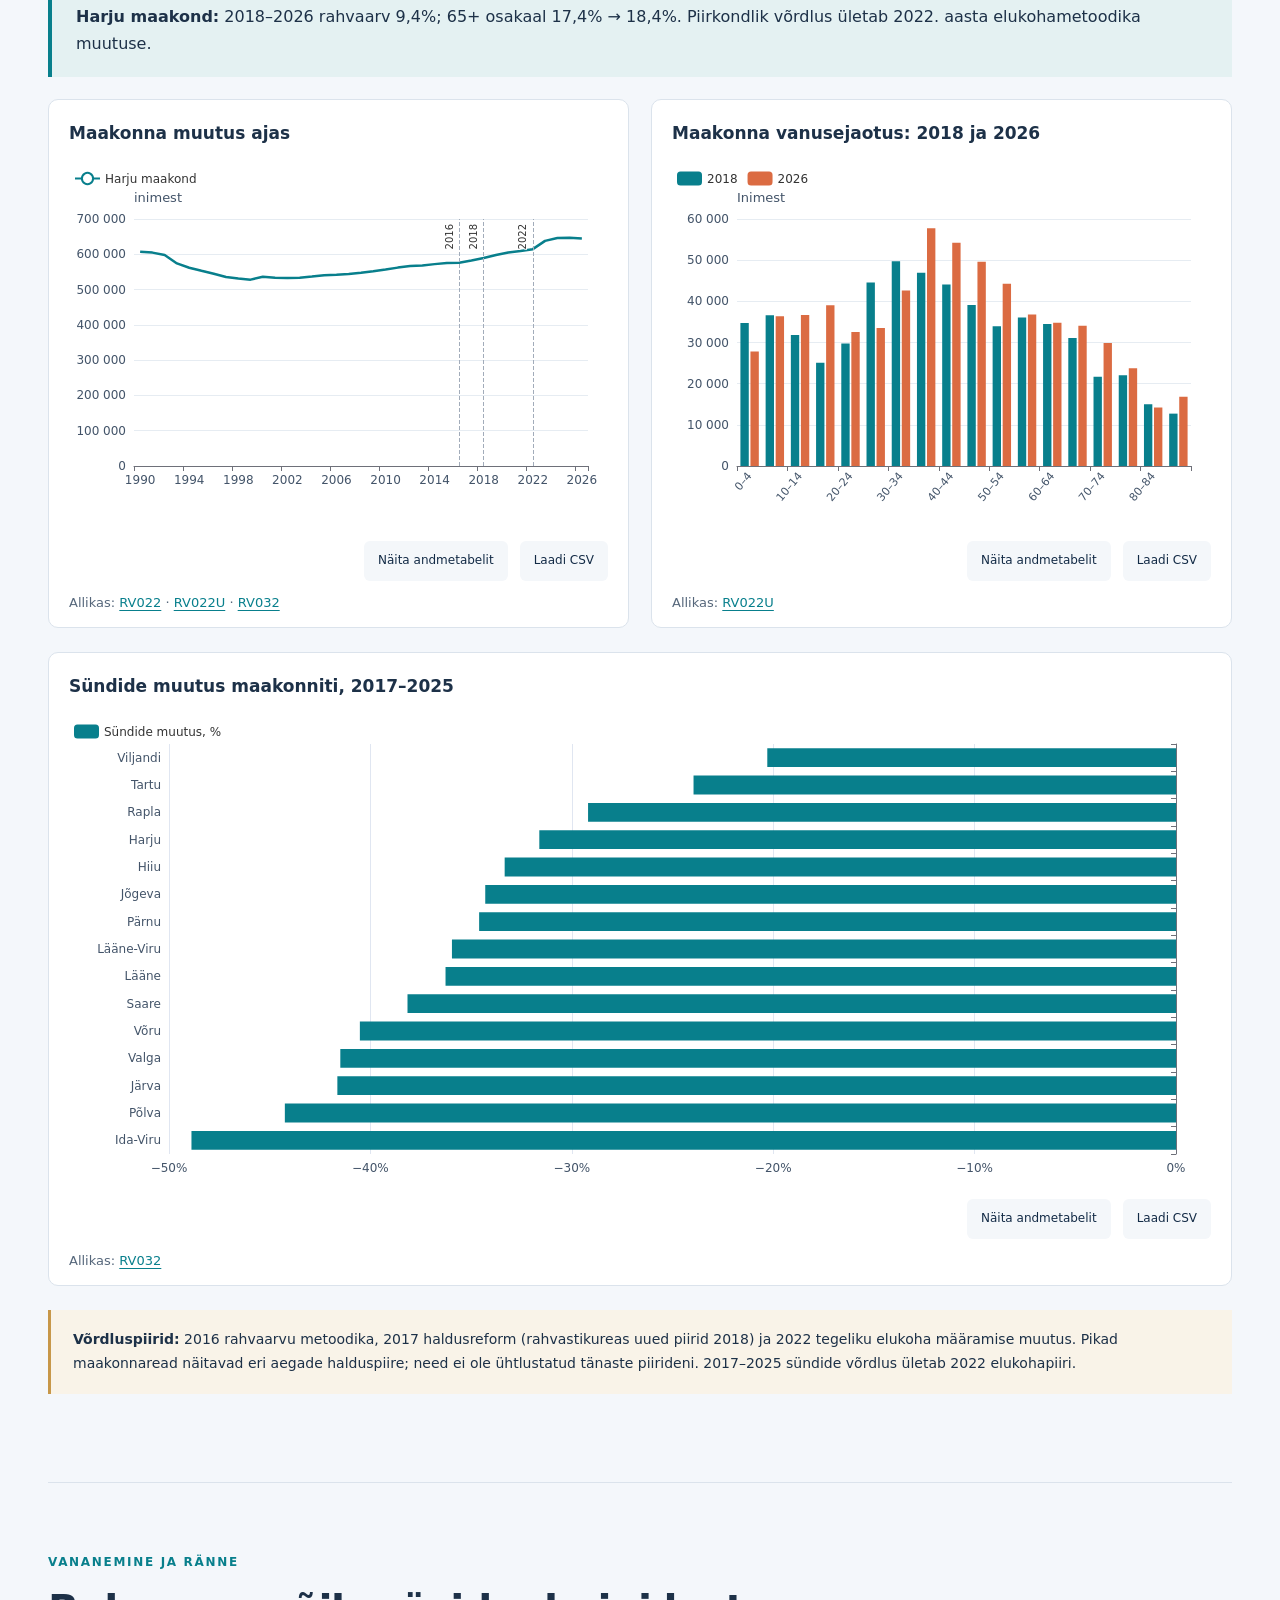
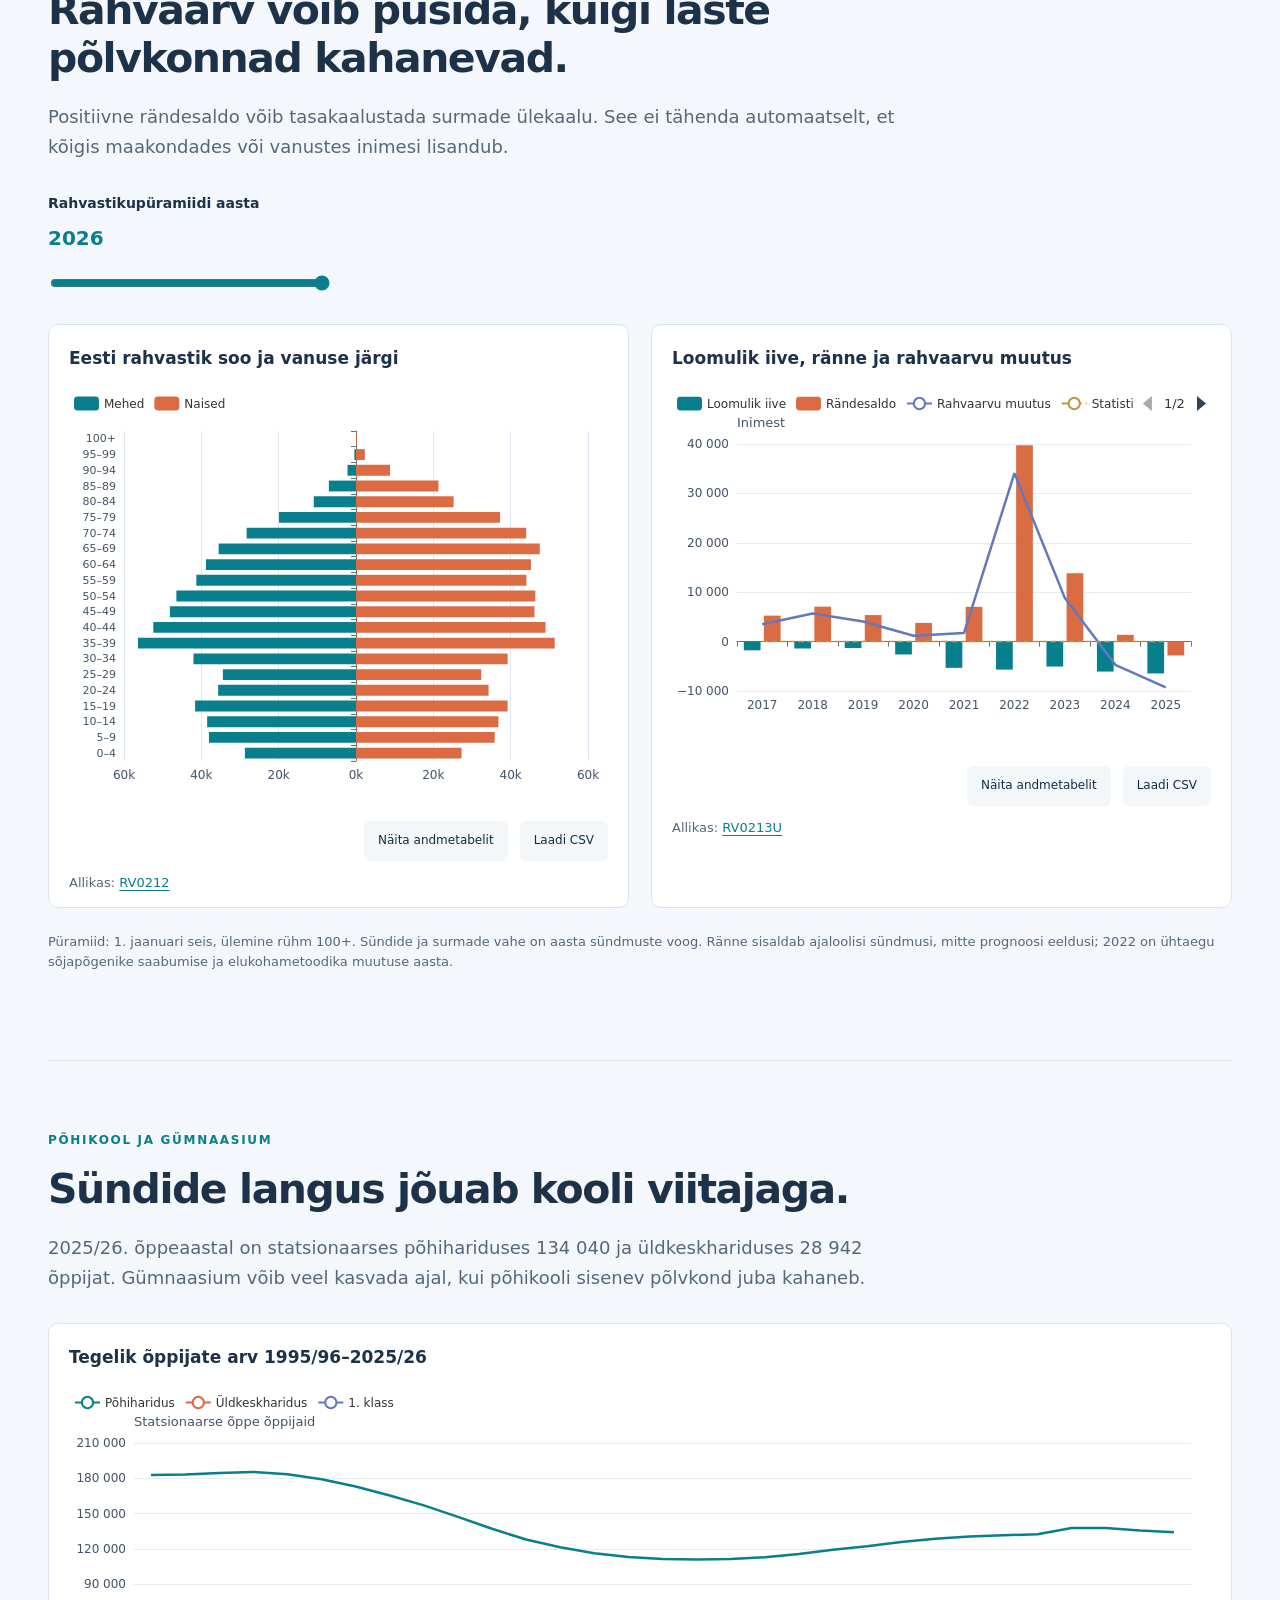
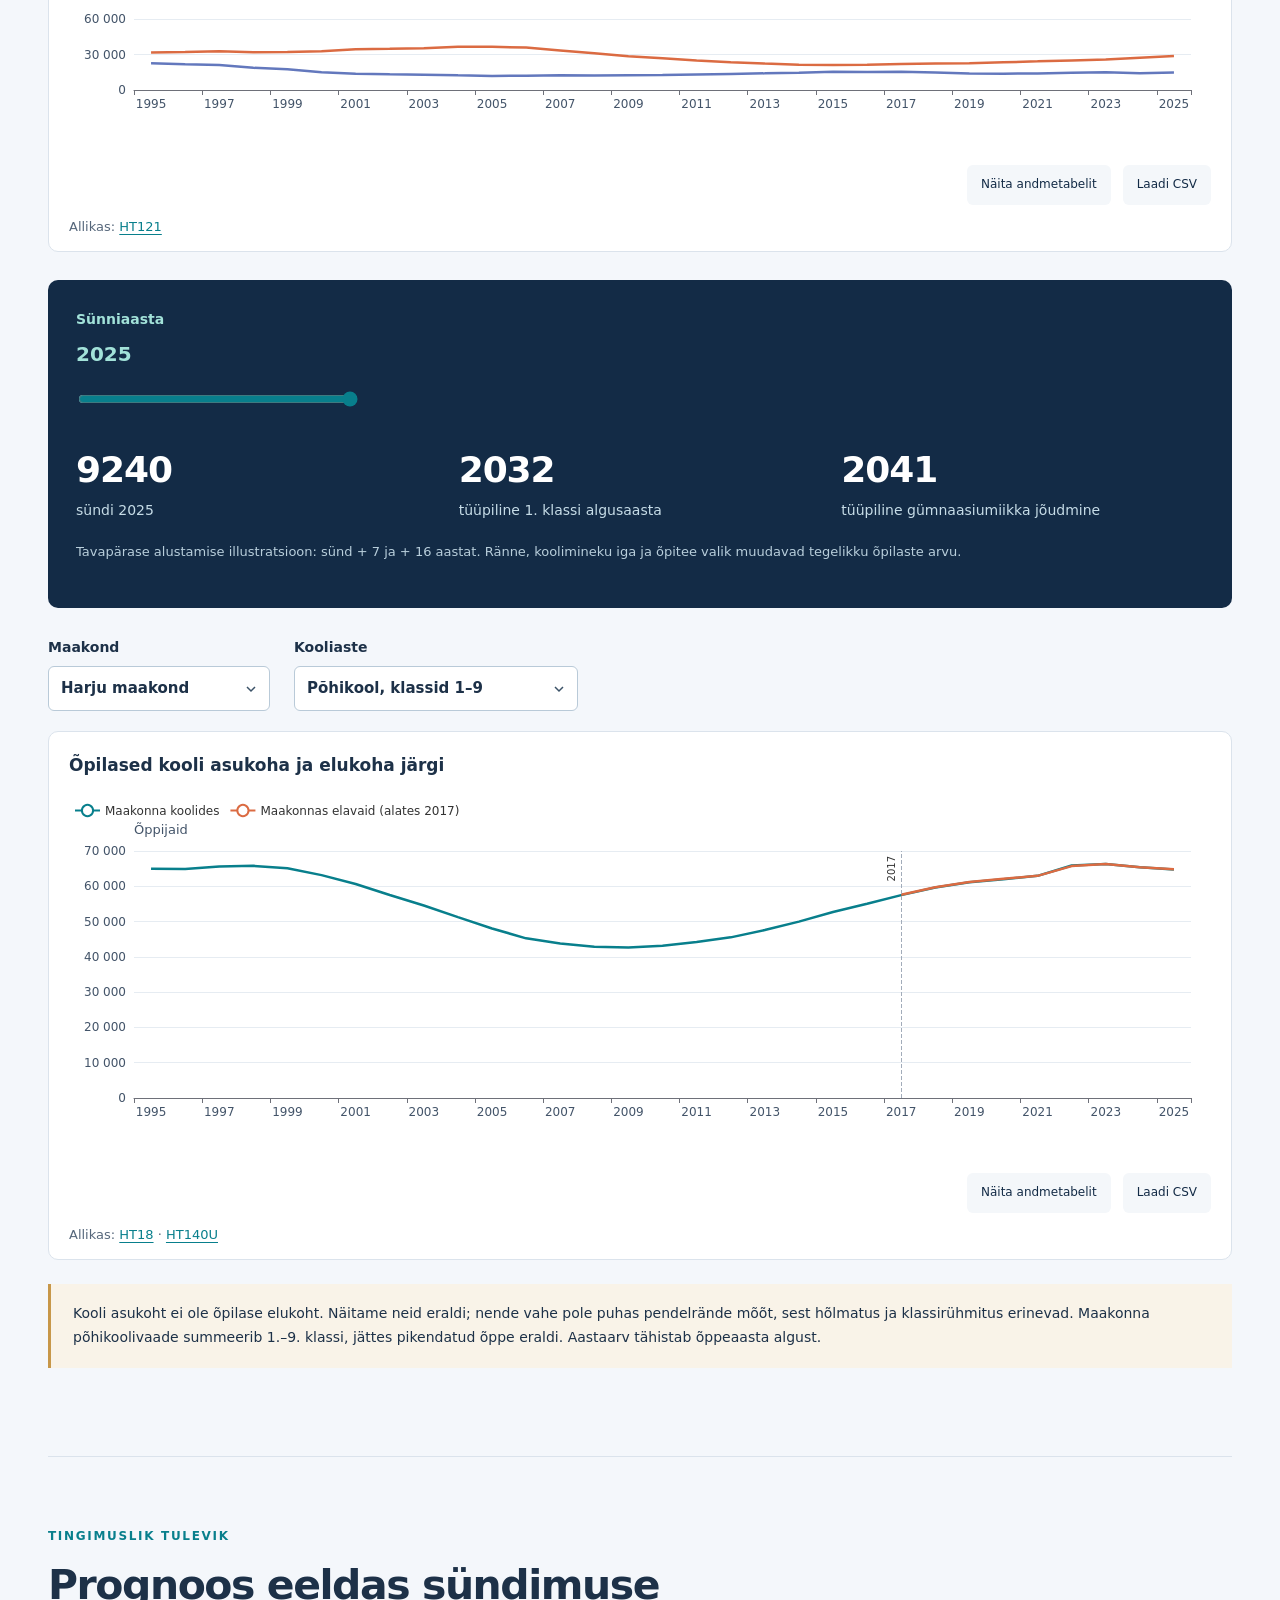
==== commit b01b70db: "Standardize births to 100,000 women with a fixed age distribution" ====
--- a/index.html
+++ b/index.html
@@ -1,6 +1,6 @@
 <!doctype html><html lang="et"><head><meta charset="utf-8"><meta name="viewport" content="width=device-width,initial-scale=1"><meta name="theme-color" content="#132b46"><meta name="description" content="Eesti sündimus, sünnipõlvkonnad, maakondade vananemine ja kooliealiste tulevik. 35 ametlikku tabelit, kontrollitavad arvutused ja interaktiivsed graafikud."><title>Eesti järgmised põlvkonnad · Rahvastiku atlas</title><link rel="stylesheet" href="style.css?v=education1"><script defer src="vendor/echarts.min.js"></script><script type="module" src="app.js?v=education1"></script></head><body><a class="skip" href="#main">Põhisisu juurde</a><header class="top"><a class="brand" href="#">RAHVASTIK<span>ATLAS</span></a><nav aria-label="Peamine"><a href="#põlvkonnad">Põlvkonnad</a><a href="#haridus-1991-2001">Haridus 1991–2001</a><a href="#sündimus">Sündimus</a><a href="#maakonnad">Maakonnad</a><a href="#koolid">Koolid</a><a href="#tulevik">Tulevik</a><a href="#andmed">Andmed</a></nav></header>
 <main id="main"><section class="hero"><div><p class="eyebrow">EESTI RAHVASTIK · 1919–2026 · STSENAARIUMID 2085-NI</p><h1>Eesti järgmised<br><em>põlvkonnad.</em></h1><p class="lead">Millal jäi lapsi vähemaks, millised sünnipõlvkonnad lükkasid pereloomet edasi ja kuidas see jõuab Eesti koolidesse?</p><p class="intro">Vaatame eraldi sündide arvu, naiste arvu, samas vanuses saadud lapsi ja piirkondlikke muutusi. Ühe aasta madal sündimus ei ütle veel, kui palju lapsi üks põlvkond lõpuks saab.</p><a class="primary" href="#põlvkonnad">Vaata sünnipõlvkondi</a><p class="meta">Andmed kogutud 21.11.2026 · 35 Statistikaameti tabelit · ainult rahvastik ja haridus</p></div><div class="hero-visual"><p class="eyebrow">ELUSSÜNNID EESTIS</p><div class="hero-number">9240</div><p>last 2025. aastal <strong>−30,4% võrreldes 2021. aastaga</strong></p><div id="hero-chart" class="mini-chart" role="img" aria-label="Sündide arv Eestis 1990–2025"></div><div class="hero-bottom"><span>1990</span><span>2025</span></div><p class="small">Lõplik aastastatistika. 2026. aasta esialgsed registreerimised on eraldi vaates.</p><p class="source">Allikas: <a href="https://andmed.stat.ee/et/stat/rahvastik__rahvastikunaitajad-ja-koosseis__demograafilised-pehinaitajad/RV030" target="_blank" rel="noopener">RV030</a></p></div></section>
-<aside class="model-link"><p><strong>100 aastat ilma rändeta</strong><br>Praeguse sündimuse püsimine, põlvkondade lained ja eestlaste eraldi arvutus.</p><a href="projection.html">Ava 100 aasta mudel</a></aside><aside class="model-link"><p><strong>Õppijad järgmise 20 aasta jooksul</strong><br>Põhikool, gümnaasium ja ülikoolid: iga õppeaasta 2027/28–2046/47 eraldi.</p><a href="students.html">Ava õppijate prognoos</a></aside><aside class="model-link"><p><strong>Sünnid 20–45-aastastele naistele</strong><br>1989–2025: üksikvanus ja sünnijärjekord; lisaks maakond, haridus ning teised ristlõiked.</p><a href="births.html">Ava sündide uurija</a></aside><div id="load-status" role="status" class="load-status">Laadin graafikute andmeid…</div><noscript><p class="notice">Järeldused on loetavad ka JavaScriptita. Graafikute ja valikute kasutamiseks lülita JavaScript sisse; allikad ja andmelaadimised asuvad lehe lõpus.</p></noscript>
+<aside class="model-link"><p><strong>100 aastat ilma rändeta</strong><br>Praeguse sündimuse püsimine, põlvkondade lained ja eestlaste eraldi arvutus.</p><a href="projection.html">Ava 100 aasta mudel</a></aside><aside class="model-link"><p><strong>Õppijad järgmise 20 aasta jooksul</strong><br>Põhikool, gümnaasium ja ülikoolid: iga õppeaasta 2027/28–2046/47 eraldi.</p><a href="students.html">Ava õppijate prognoos</a></aside><aside class="model-link"><p><strong>Sünnid 20–45-aastastele naistele</strong><br>100 000 sama vanusejaotusega naist: aastad, maakond, haridus ning teised ristlõiked.</p><a href="births.html">Ava sündide uurija</a></aside><div id="load-status" role="status" class="load-status">Laadin graafikute andmeid…</div><noscript><p class="notice">Järeldused on loetavad ka JavaScriptita. Graafikute ja valikute kasutamiseks lülita JavaScript sisse; allikad ja andmelaadimised asuvad lehe lõpus.</p></noscript>
 <section class="takeaways" aria-label="Peamised tulemused"><article><span class="stat">1,16</span><h2>lapse tasemel perioodisündimus</h2><p>2025. aasta vanuskordajate põhjal. See ei ole tänaste naiste elu jooksul saadud laste arv.</p></article><article><span class="stat">29,4</span><h2>aastat esimese lapse sünnil</h2><p>Pereloome on nihkunud hilisemaks. Seda tuleb eristada lõplikust lastetusest.</p></article><article><span class="stat">−21,0%</span><h2>sünde võrreldes prognoosiga</h2><p>2025. aasta tegelik tulemus jäi nii palju alla 2024. aastal koostatud põhistsenaariumile.</p></article></section>
 <section class="section" id="ajalugu"><div class="section-heading"><p class="eyebrow">PIKK VAADE</p><h2>Sündide langusel on mitu ajajärku.</h2><p>1990. aastate murrang, 2000. aastate taastumine ja 2022. aastast alanud uus langus ei ole üks ja sama protsess. Vali näitaja ja ajavahemik.</p></div><div class="controls"><label>Näitaja<select id="history-metric"><option value="births">Sünnid ja surmad</option><option value="tfr">Summaarne sündimuskordaja</option><option value="age">Ema vanus lapse sünnil</option></select></label><label>Alusta aastast<select id="history-start"><option value="1990">1990</option><option value="1970">1970</option><option value="1919">1919</option><option value="2000">2000</option></select></label></div><figure class="chart-card "><figcaption>Sünnid ja sündimus pikemas ajas</figcaption><div id="history-chart" class="chart" role="img" aria-label="Sünnid ja sündimus pikemas ajas"></div><div class="chart-tools"><button type="button" data-table="history-chart" aria-expanded="false">Näita andmetabelit</button><button type="button" data-csv="history-chart">Laadi CSV</button></div><div id="history-chart-table" class="chart-table" hidden></div><p class="source">Allikas: <a href="https://andmed.stat.ee/et/stat/rahvastik__rahvastikunaitajad-ja-koosseis__demograafilised-pehinaitajad/RV030" target="_blank" rel="noopener">RV030</a> · <a href="https://andmed.stat.ee/et/stat/rahvastik__rahvastikunaitajad-ja-koosseis__demograafilised-pehinaitajad/RV033" target="_blank" rel="noopener">RV033</a></p></figure><p class="notice">Sündide arv sõltub nii naiste arvust ja vanusest kui ka sündimuse vanuskordajatest. Perioodi summaarne sündimuskordaja kirjeldab hüpoteetilist elu samade aastakordajate jätkumisel, mitte ühe päris põlvkonna lõpetatud pereloomet.</p></section>
 <section class="section cohort-section" id="põlvkonnad"><div class="section-heading"><p class="eyebrow">MILLISED SÜNNIPÕLVKONNAD?</p><h2>Võrdleme inimesi samas vanuses.</h2><p>30-aastaseid võrreldakse 30-aastastega. Nii ei aja me noorema põlvkonna pooleliolevat pereloomet segi vanema põlvkonna lõpetatud pereloomega.</p></div><div class="cohort-claim"><strong>1981. ja 1991. aastal sündinud naised 30-aastaselt</strong><p>Lastetuid oli teadaoleva sünnitamisstaatusega naiste seas vastavalt <b>27,0% ja 41,2%</b>. 45–49-aastaste võrdluses oli muutus palju väiksem: 1962–1966 sündinute <b>9,2%</b> asemel 1972–1976 sündinutel <b>10,5%</b>.</p><p>See osutab hilisemale pereloomele ja ka mõningasele lastetuse kasvule. Nooremate põlvkondade lõplikku tulemust veel ei teata.</p></div><div class="controls"><label>Saavutatud vanus<select id="cohort-age"><option value="30">30 aastat</option><option value="35">35 aastat</option><option value="40">40 aastat</option><option value="45">45 aastat</option><option value="50">50 aastat</option></select></label></div><div id="cohort-answer" class="answer" aria-live="polite"></div><div class="grid2"><figure class="chart-card "><figcaption>Lastetus samas vanuses: sünnipõlvkondade võrdlus</figcaption><div id="cohort-chart" class="chart" role="img" aria-label="Lastetus samas vanuses: sünnipõlvkondade võrdlus"></div><div class="chart-tools"><button type="button" data-table="cohort-chart" aria-expanded="false">Näita andmetabelit</button><button type="button" data-csv="cohort-chart">Laadi CSV</button></div><div id="cohort-chart-table" class="chart-table" hidden></div><p class="source">Allikas: <a href="https://andmed.stat.ee/et/stat/rahvaloendus__rel2011__rahvastiku-demograafilised-ja-etno-kultuurilised-naitajad__naised-ja-lapsed/RL0411" target="_blank" rel="noopener">RL0411</a> · <a href="https://andmed.stat.ee/et/stat/rahvaloendus__rel2021__rahvastiku-demograafilised-ja-etno-kultuurilised-naitajad__naised-ja-lapsed/RL21411" target="_blank" rel="noopener">RL21411</a></p></figure><figure class="chart-card "><figcaption>Lastetus vanuse järgi, 2011 ja 2021</figcaption><div id="cohort-profile" class="chart" role="img" aria-label="Lastetus vanuse järgi, 2011 ja 2021"></div><div class="chart-tools"><button type="button" data-table="cohort-profile" aria-expanded="false">Näita andmetabelit</button><button type="button" data-csv="cohort-profile">Laadi CSV</button></div><div id="cohort-profile-table" class="chart-table" hidden></div><p class="source">Allikas: <a href="https://andmed.stat.ee/et/stat/rahvaloendus__rel2011__rahvastiku-demograafilised-ja-etno-kultuurilised-naitajad__naised-ja-lapsed/RL0411" target="_blank" rel="noopener">RL0411</a> · <a href="https://andmed.stat.ee/et/stat/rahvaloendus__rel2021__rahvastiku-demograafilised-ja-etno-kultuurilised-naitajad__naised-ja-lapsed/RL21411" target="_blank" rel="noopener">RL21411</a></p></figure></div><p class="notice"><b>Loendusmeetod muutus.</b> 2011 tugines küsitlusele, 2021 registritele ja varasemale loendusele. Teadmata staatust ei loeta lastetuseks. 2011 jäävad teadaolevalt sünnitanud, kuid teadmata laste arvuga naised nimetajasse. 2021 teadmata laste arvu parandati 7.05.2024. Võrdlus ei mõõda inimeste soovi ega tõenda loobumisotsust.</p><details><summary>Sünnipõlvkonnad 5-aastaste rühmadena ja teadmata staatuse mõju</summary><div id="cohort-groups" class="table-wrap"></div><p>Piirid näitavad tulemust, kui kõik teadmata staatusega naised oleksid sünnitanud või kõik oleksid lastetud. Need ei ole usaldusvahemikud ega kata loendusmetoodika mõju.</p></details><figure class="chart-card "><figcaption>Mitu last on selleks vanuseks saadud?</figcaption><div id="completed-chart" class="chart" role="img" aria-label="Mitu last on selleks vanuseks saadud?"></div><div class="chart-tools"><button type="button" data-table="completed-chart" aria-expanded="false">Näita andmetabelit</button><button type="button" data-csv="completed-chart">Laadi CSV</button></div><div id="completed-chart-table" class="chart-table" hidden></div><p class="source">Allikas: <a href="https://andmed.stat.ee/et/stat/rahvaloendus__rel_vordlus__haridus/RLV415" target="_blank" rel="noopener">RLV415</a></p></figure><p class="small">Avaldatud keskmine laste arv teadaoleva laste arvuga naiste kohta. 25–34 ja 35–44 rühmade pereloome on pooleli; ka 45–54 rühma ei käsitleta täpselt ühe sünniaastana. Loendused 2000, 2011 ja 2021 ei ole sama isikute paneel.</p><p class="notice"><b>Allikate katvus ei ole kõikjal sama.</b> Näiteks 2021. aasta 45–54-aastastest on laste arv teada üksikvanuste tabeli järgi 87 779 naisel, koondtabeli RLV415 järgi 88 702 naisel. Siin kuvatakse RLV415 avaldatud keskmine muutmata kujul; selle nimetajat ei kasutata lastetuse arvutamiseks. Täielik ristkontroll on allpool.</p></section>
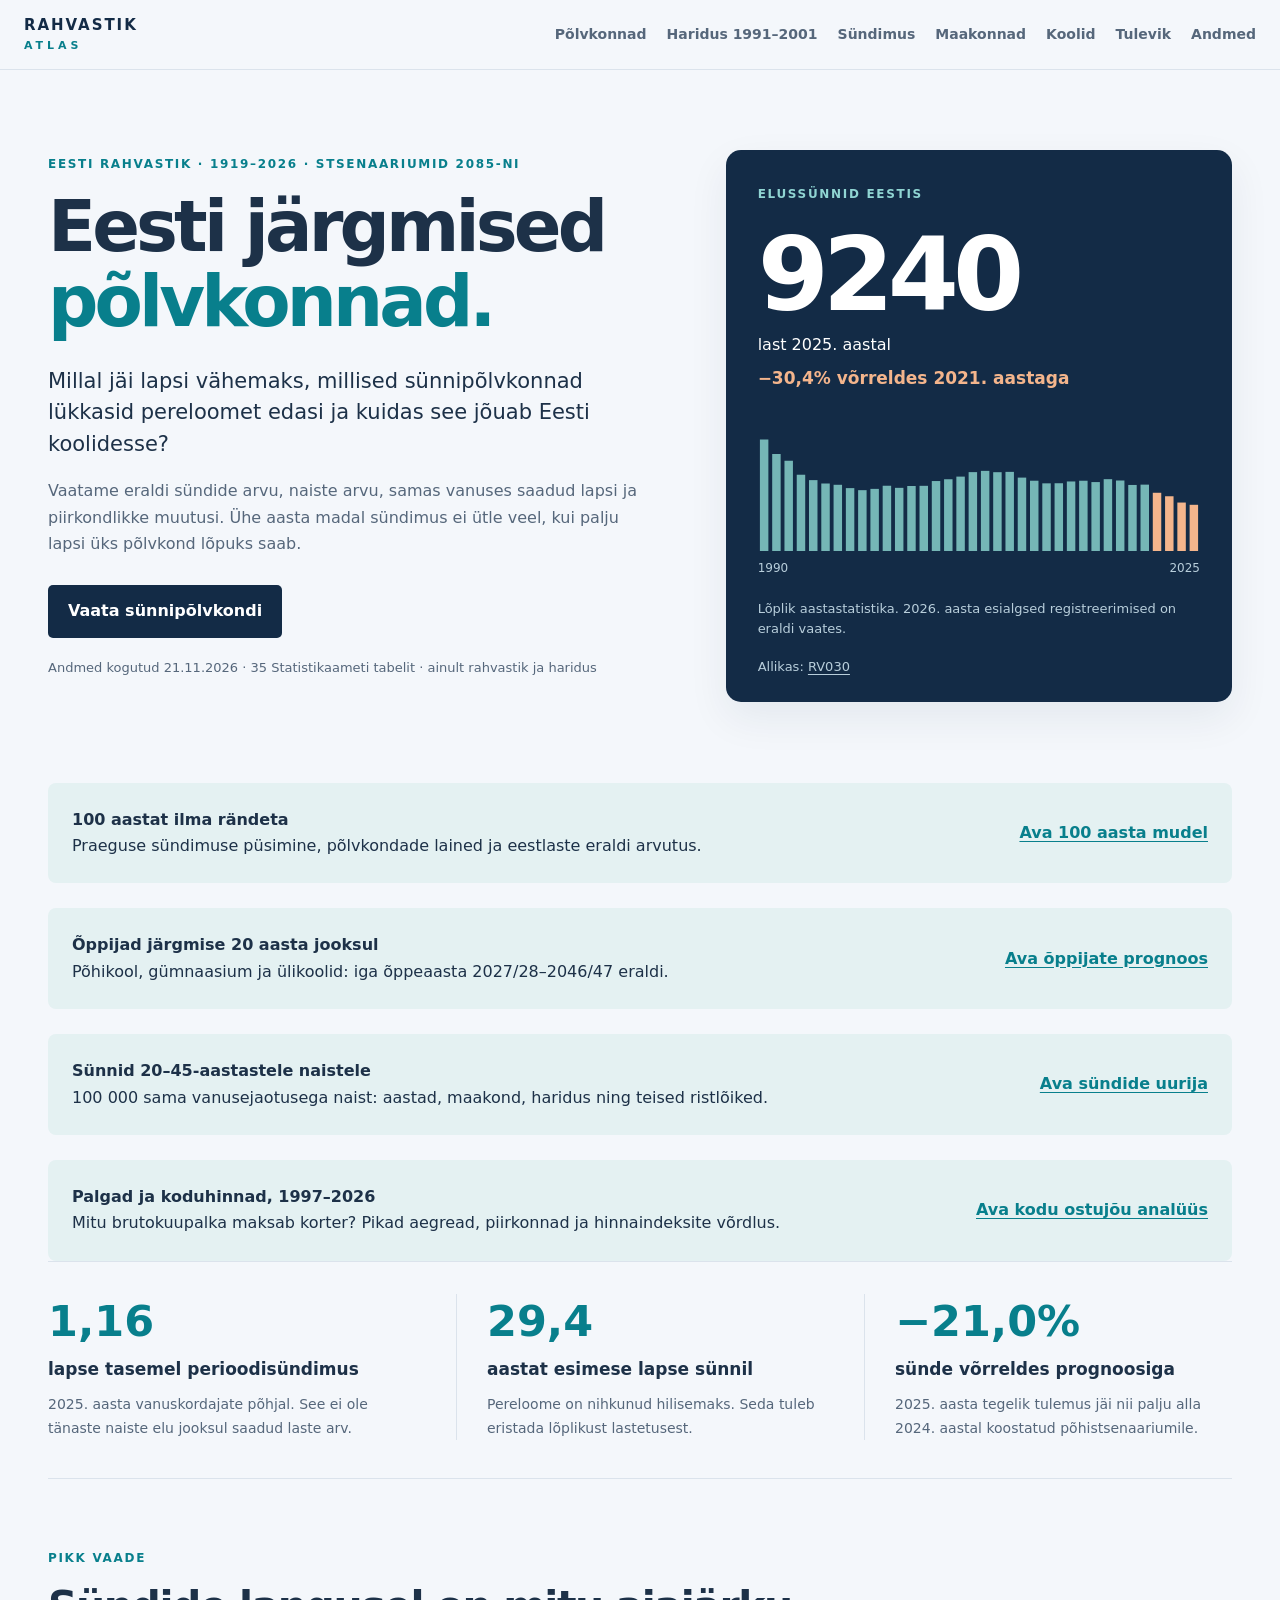
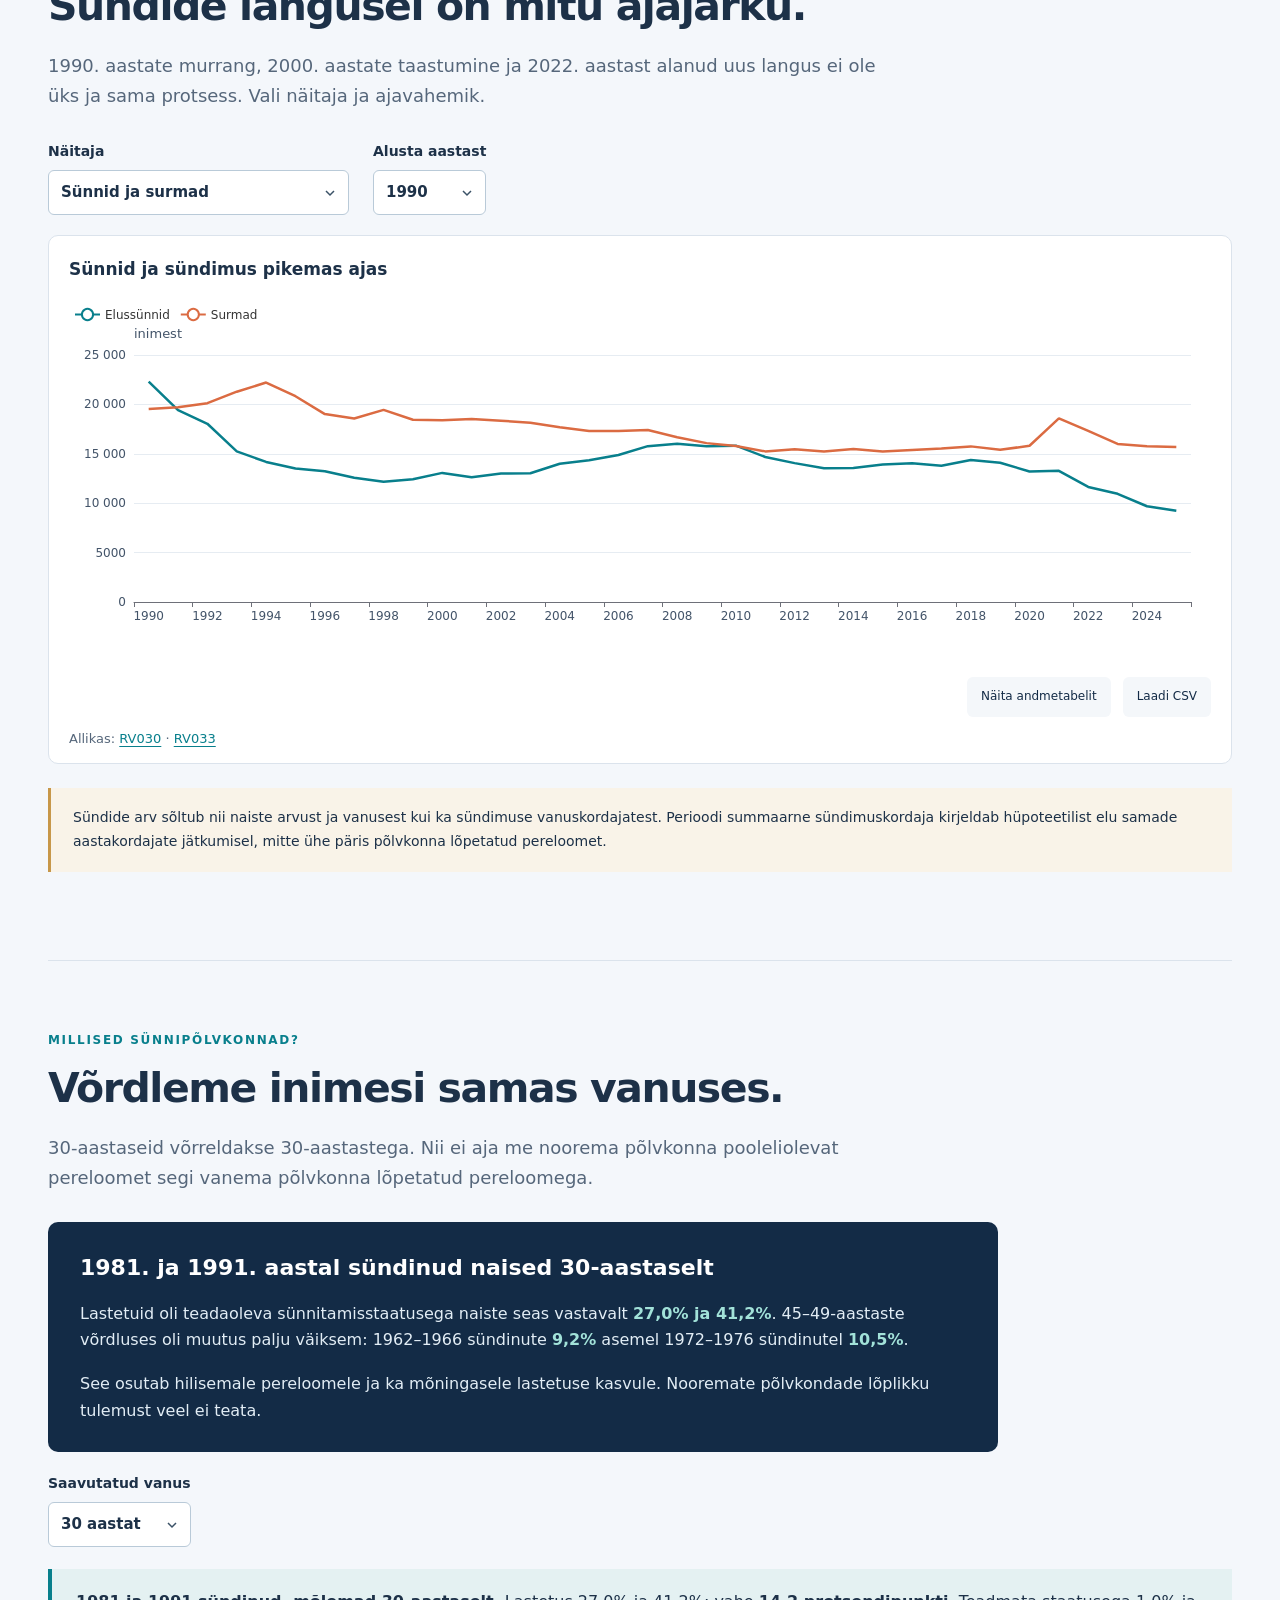
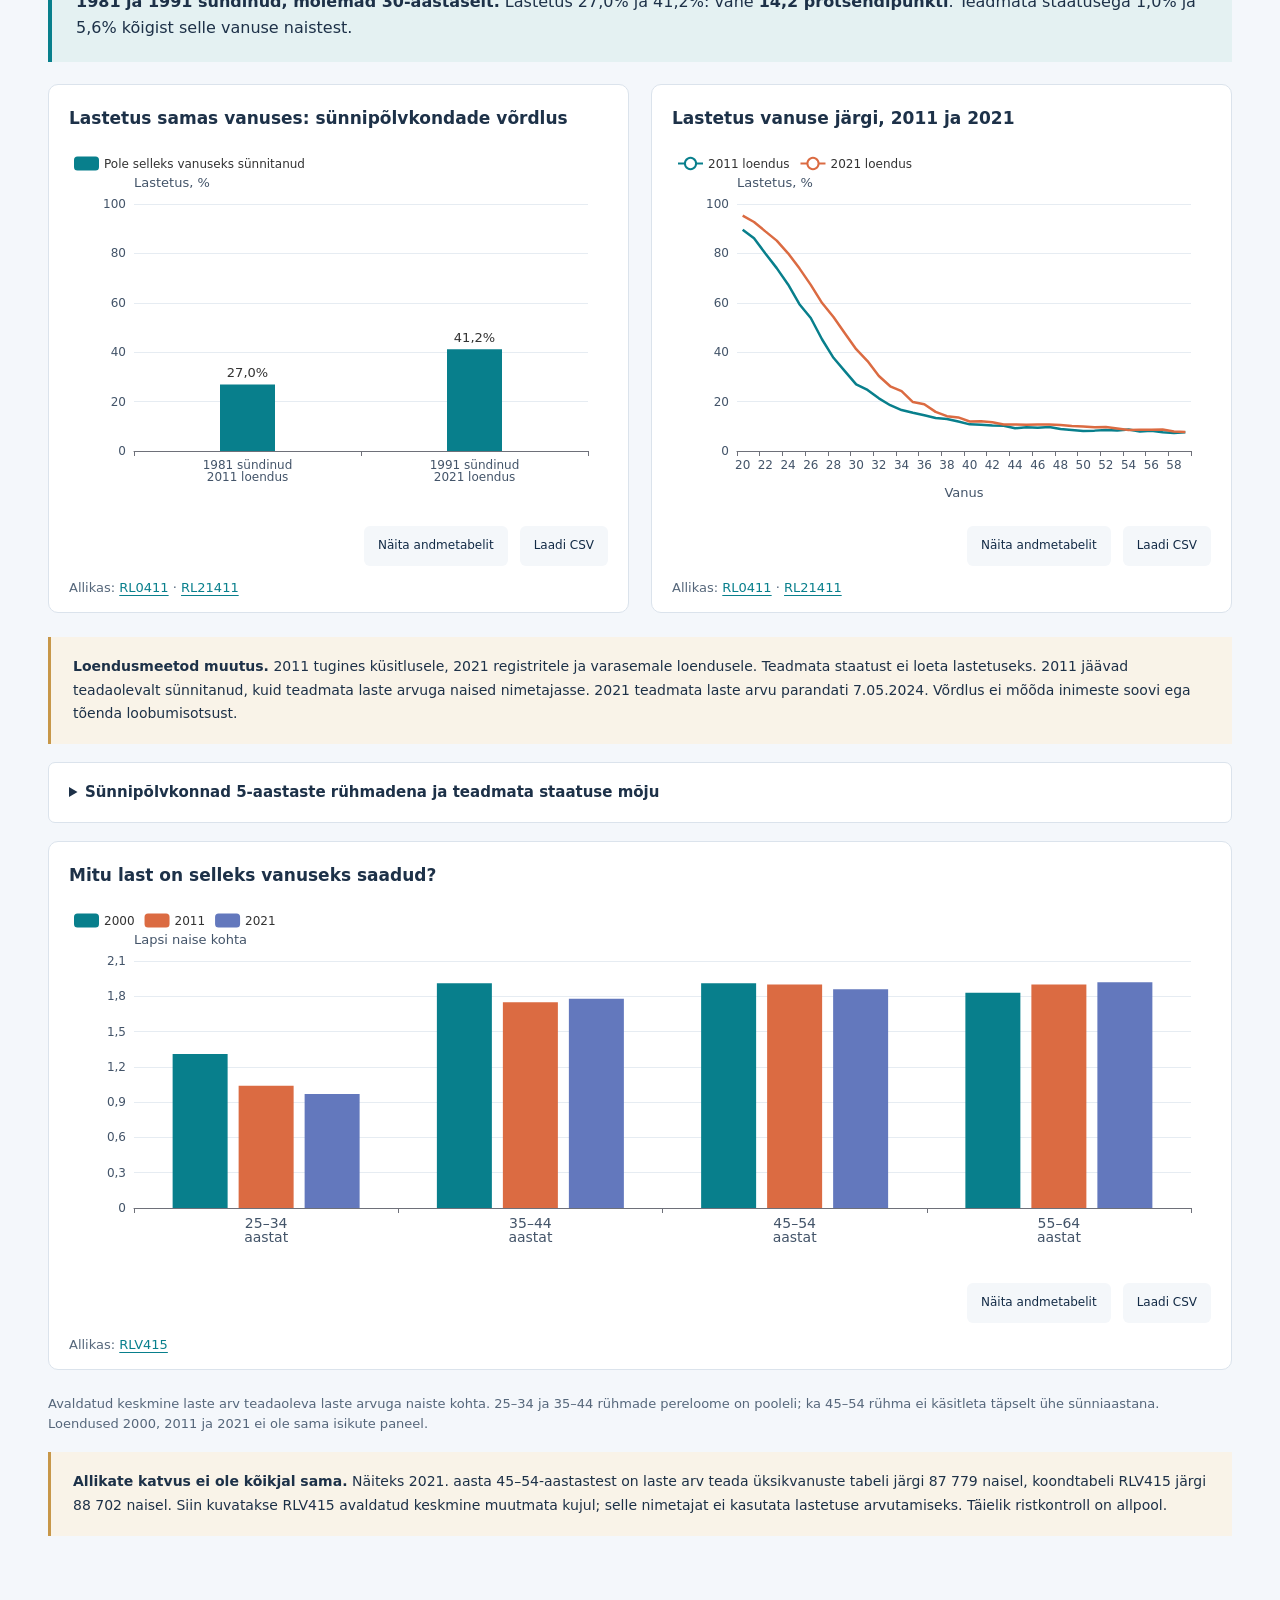
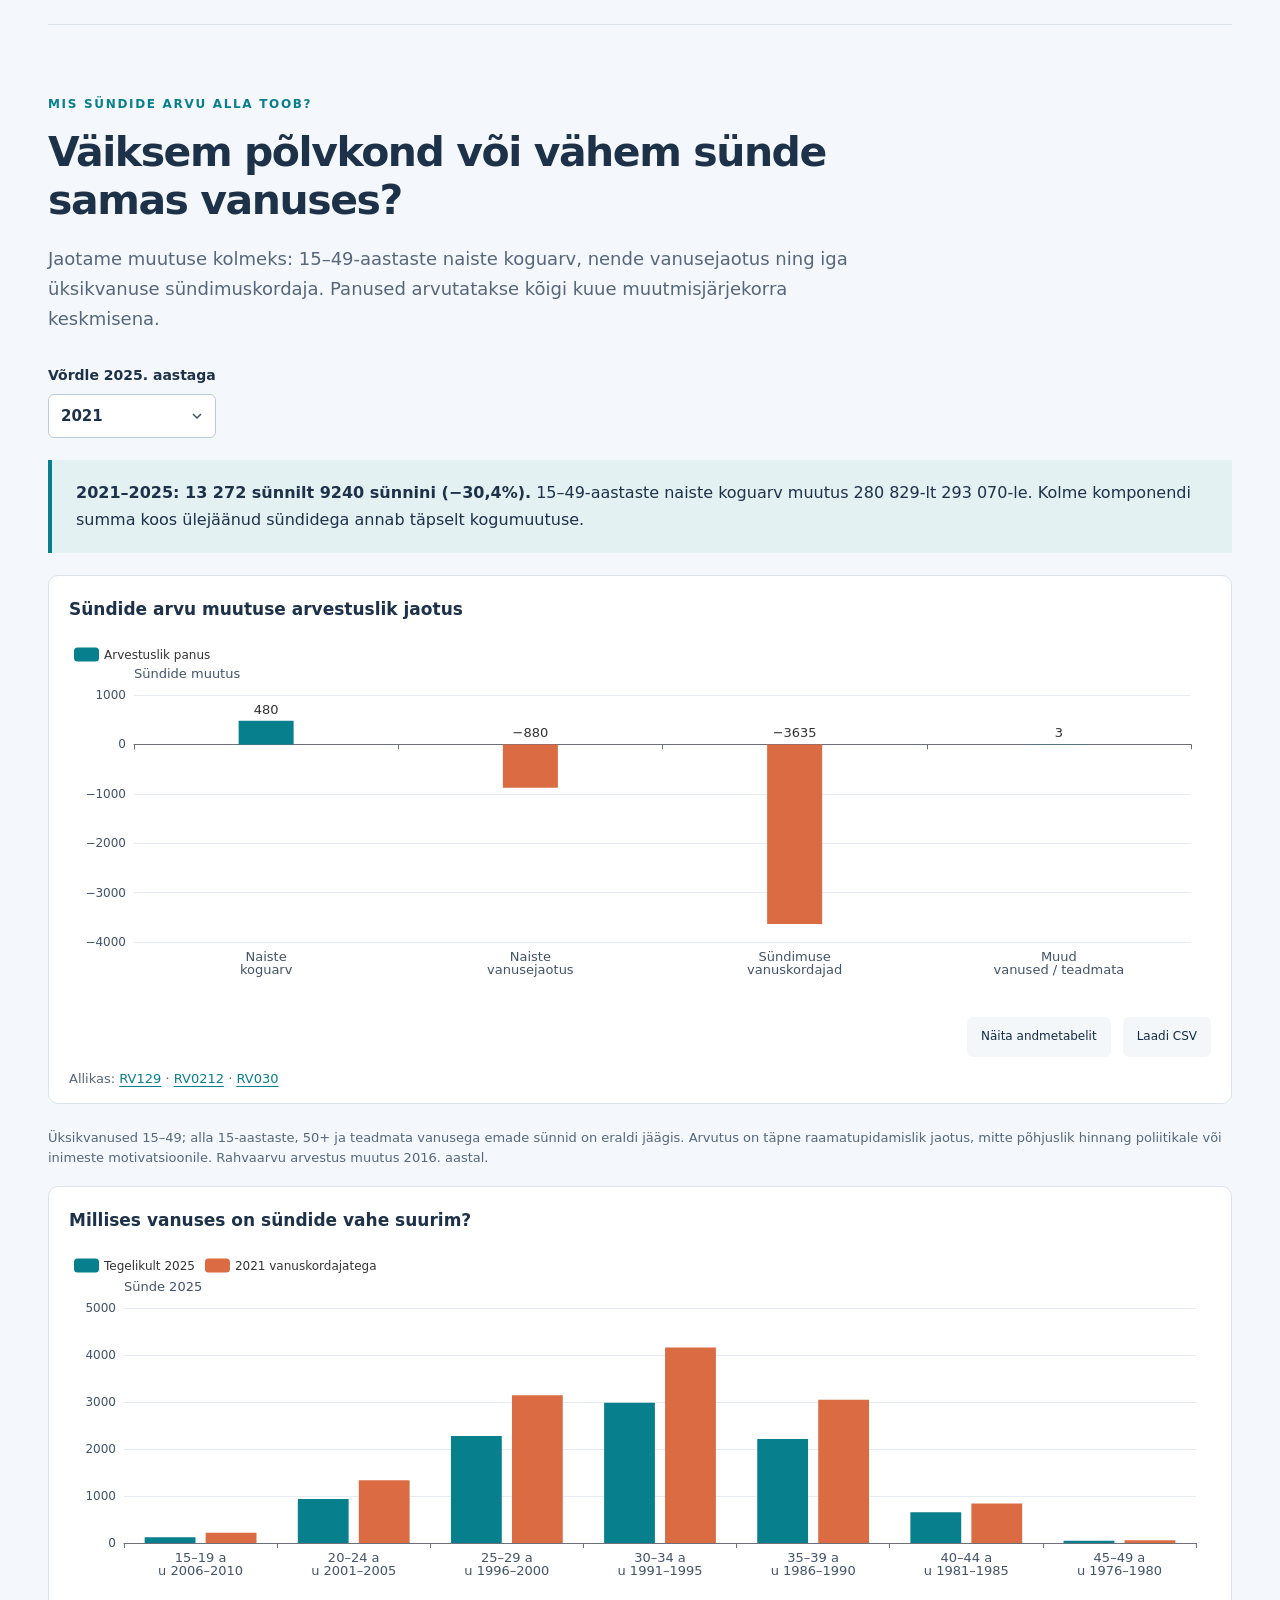
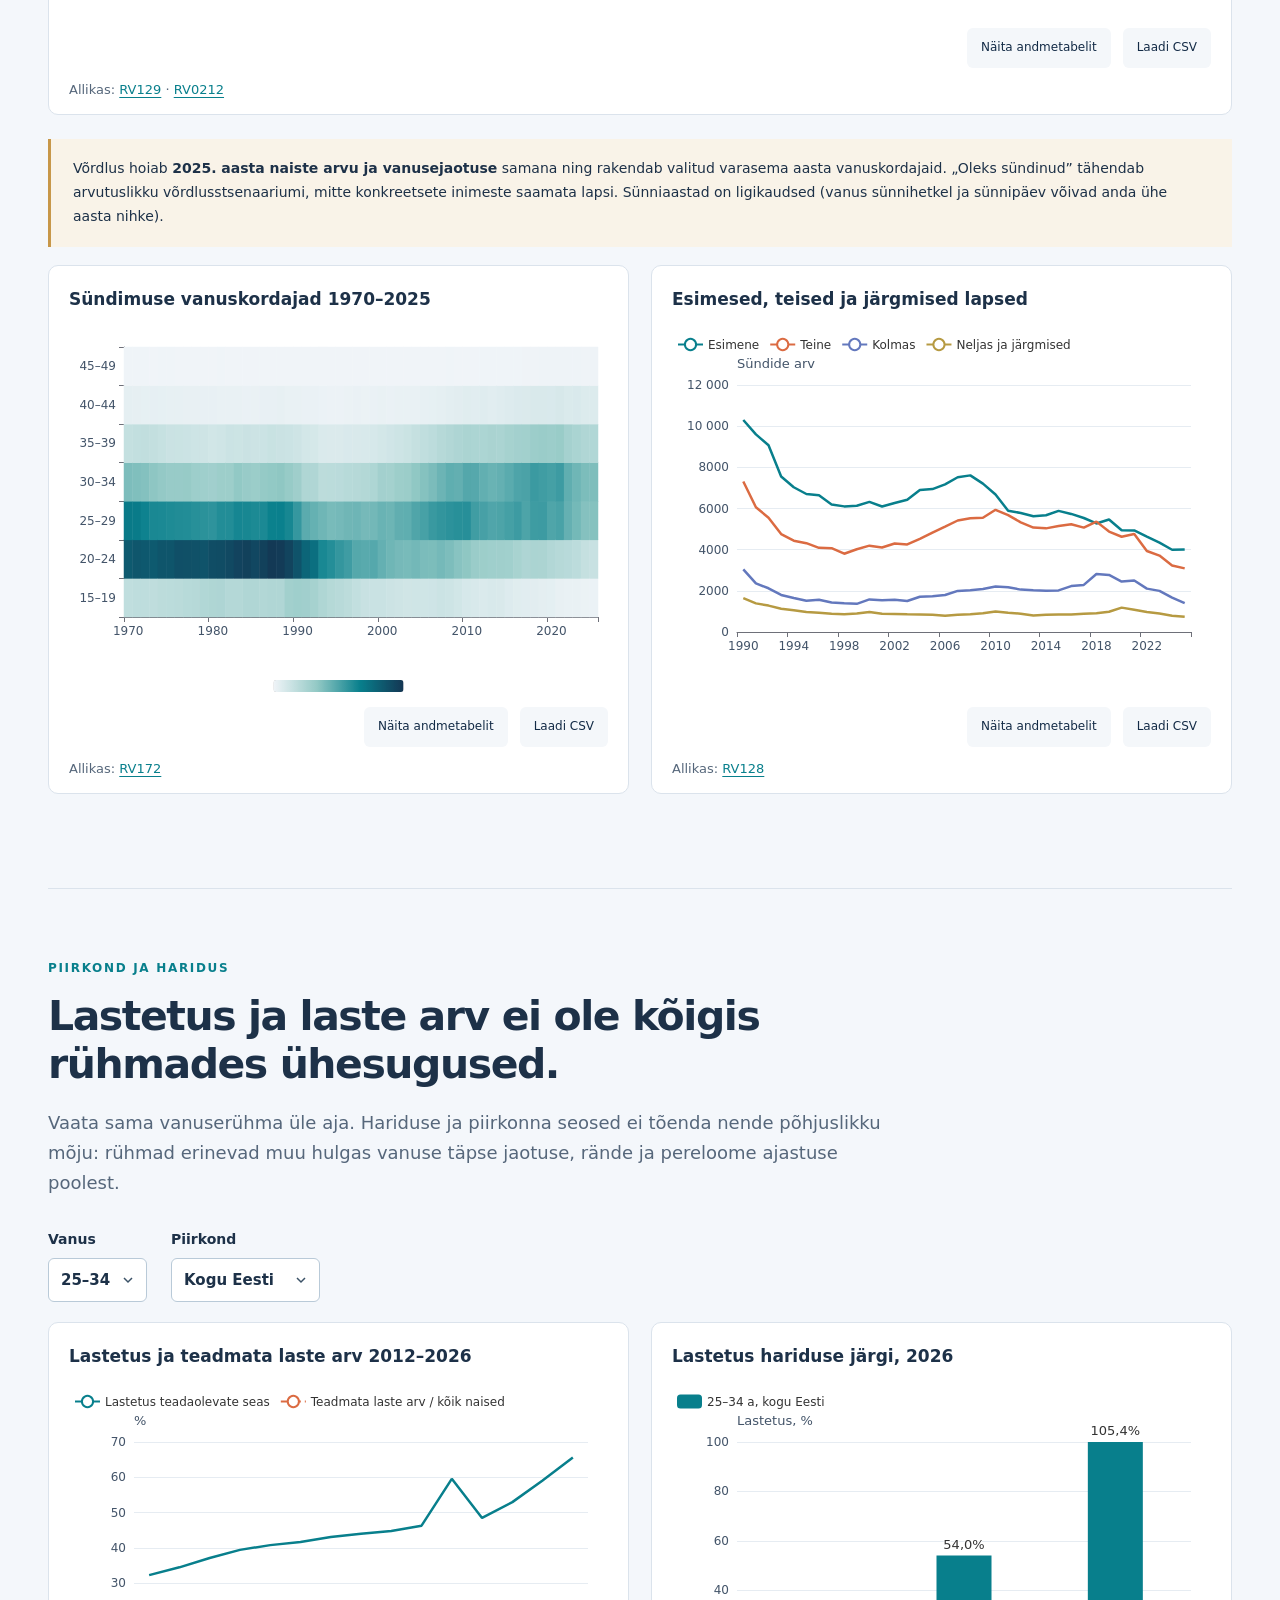
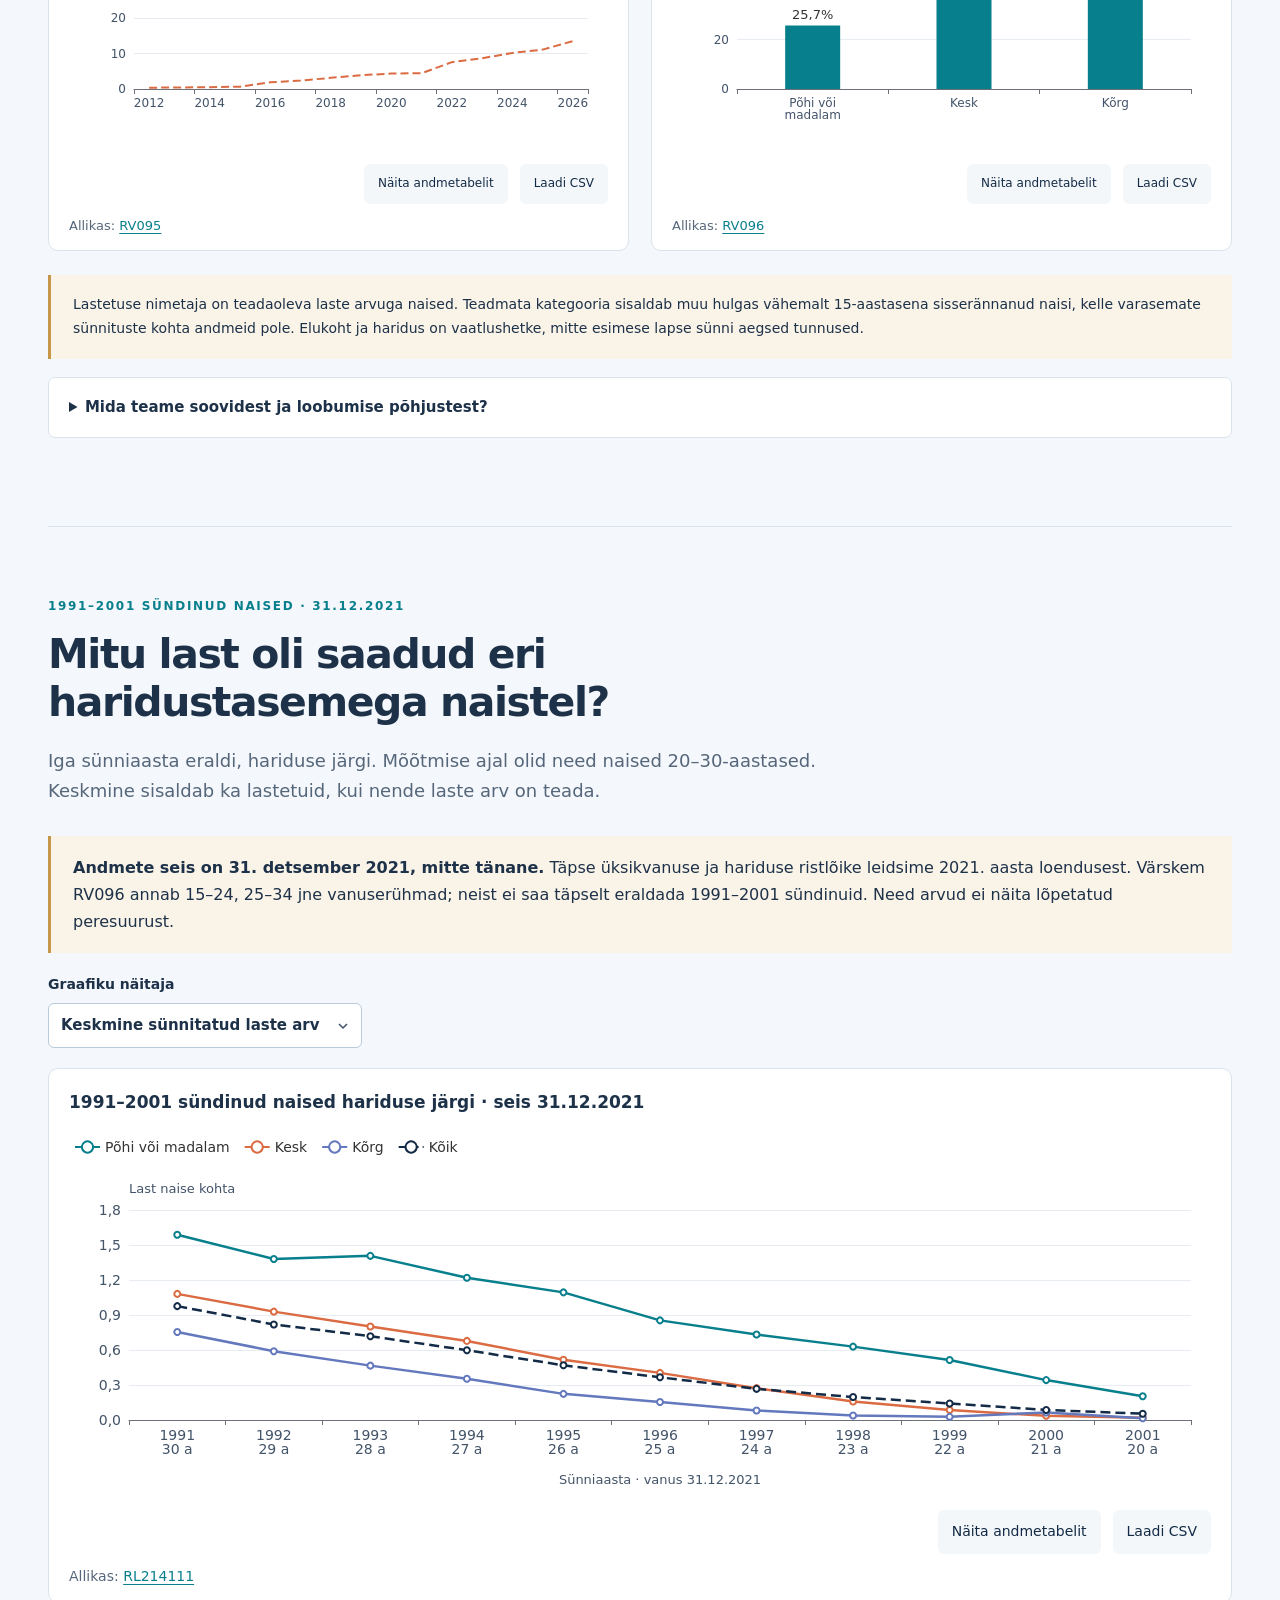
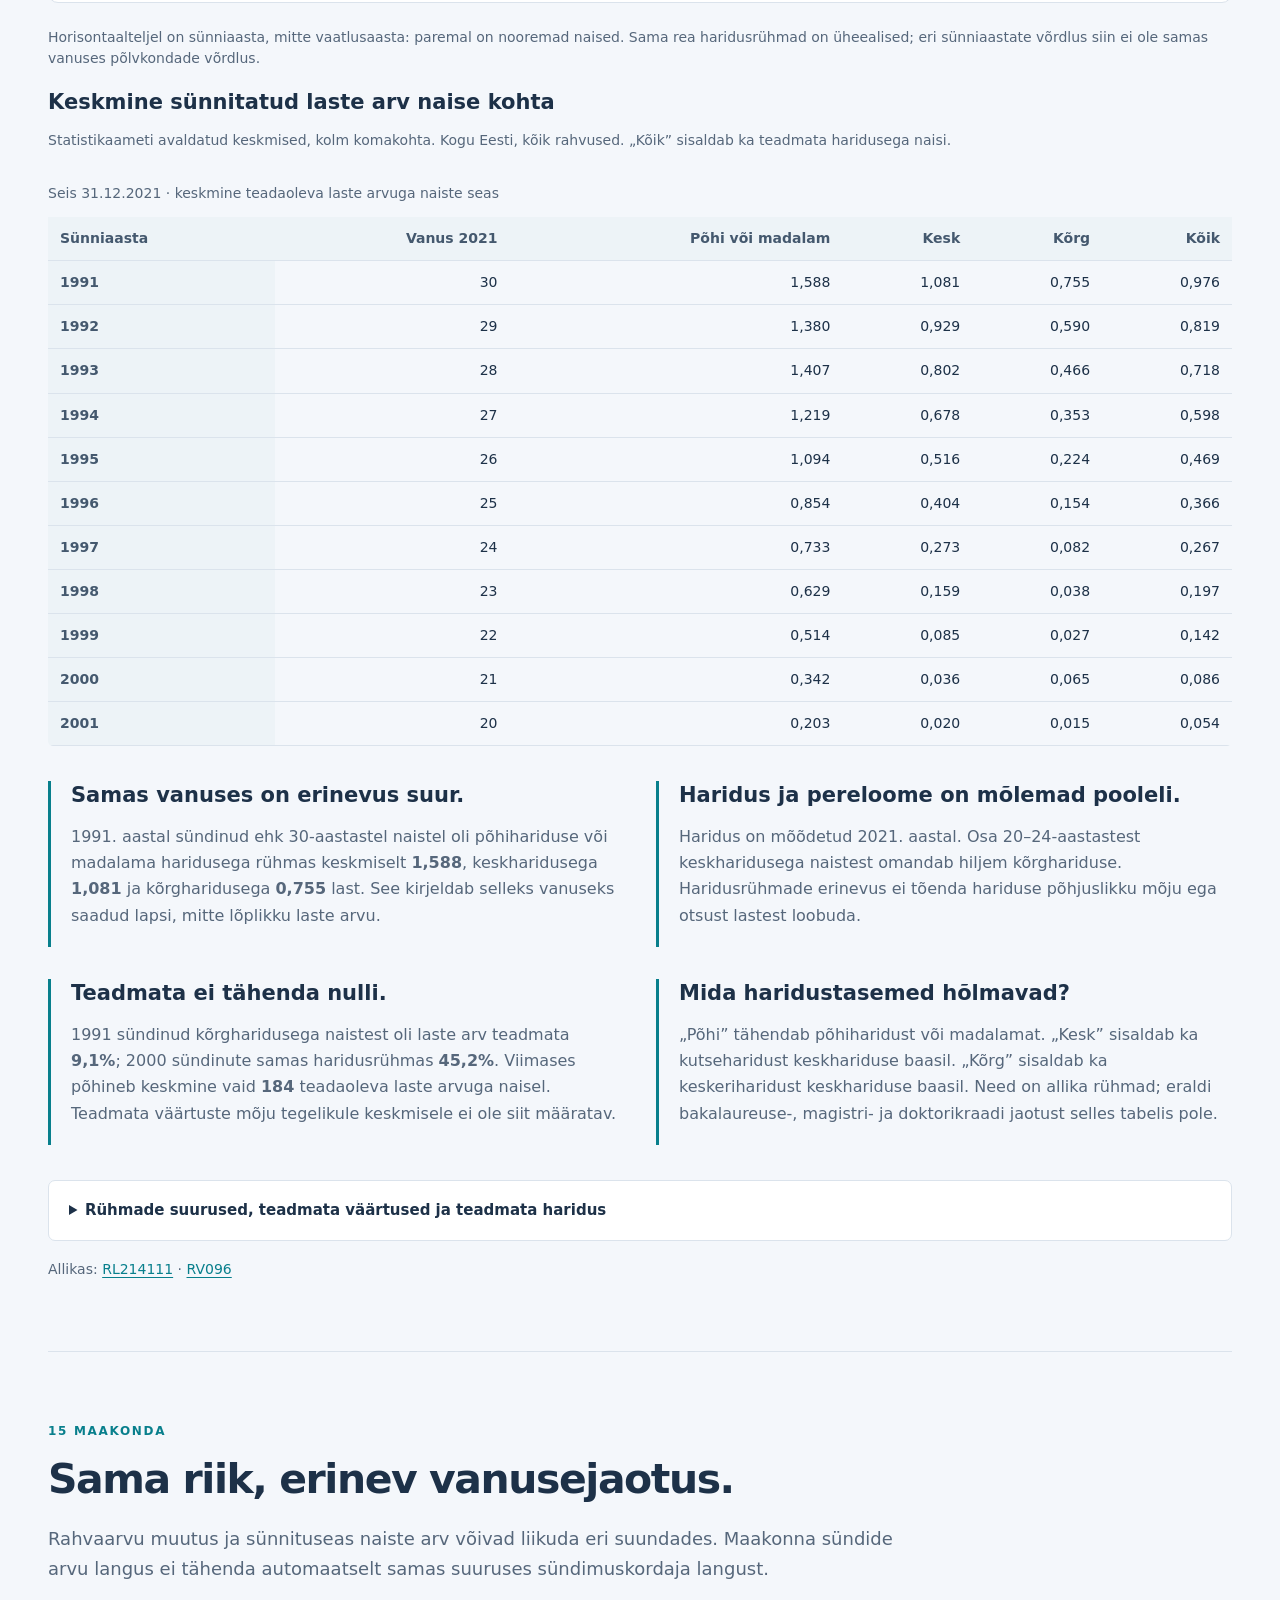
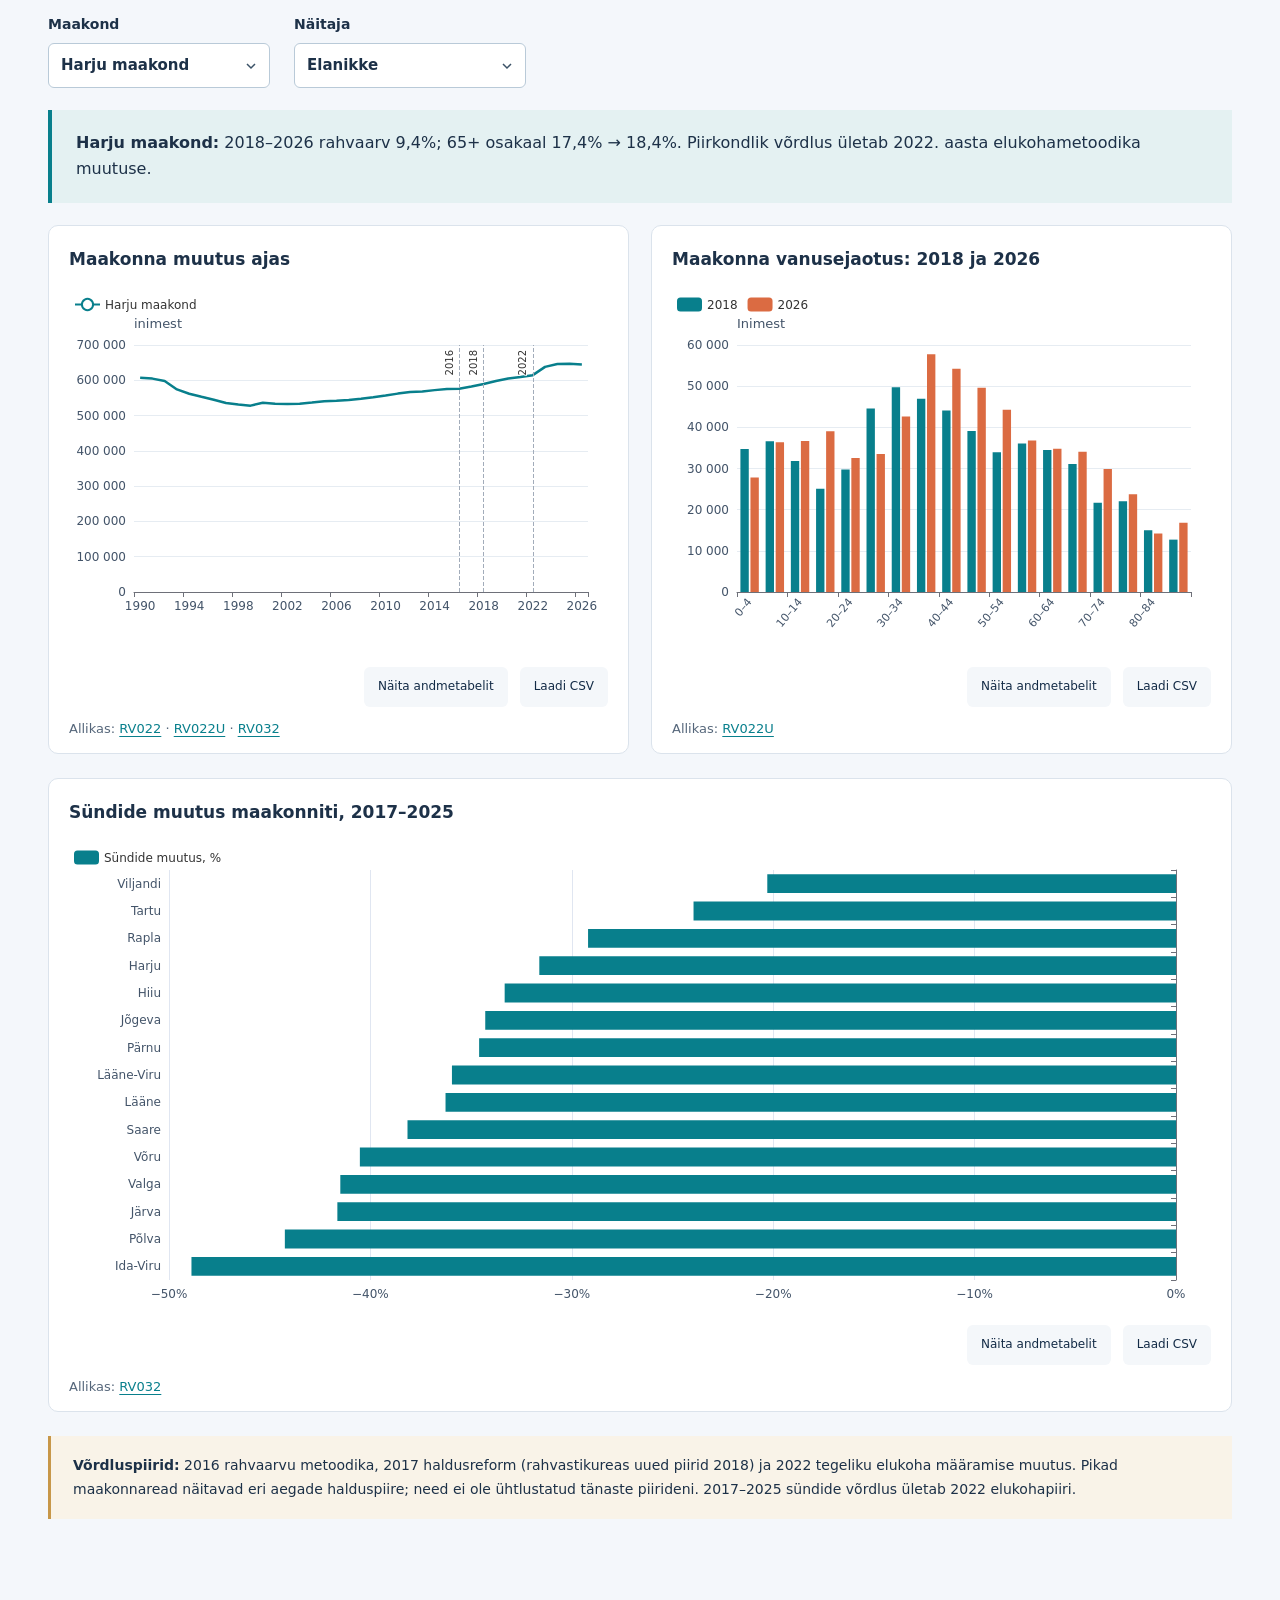
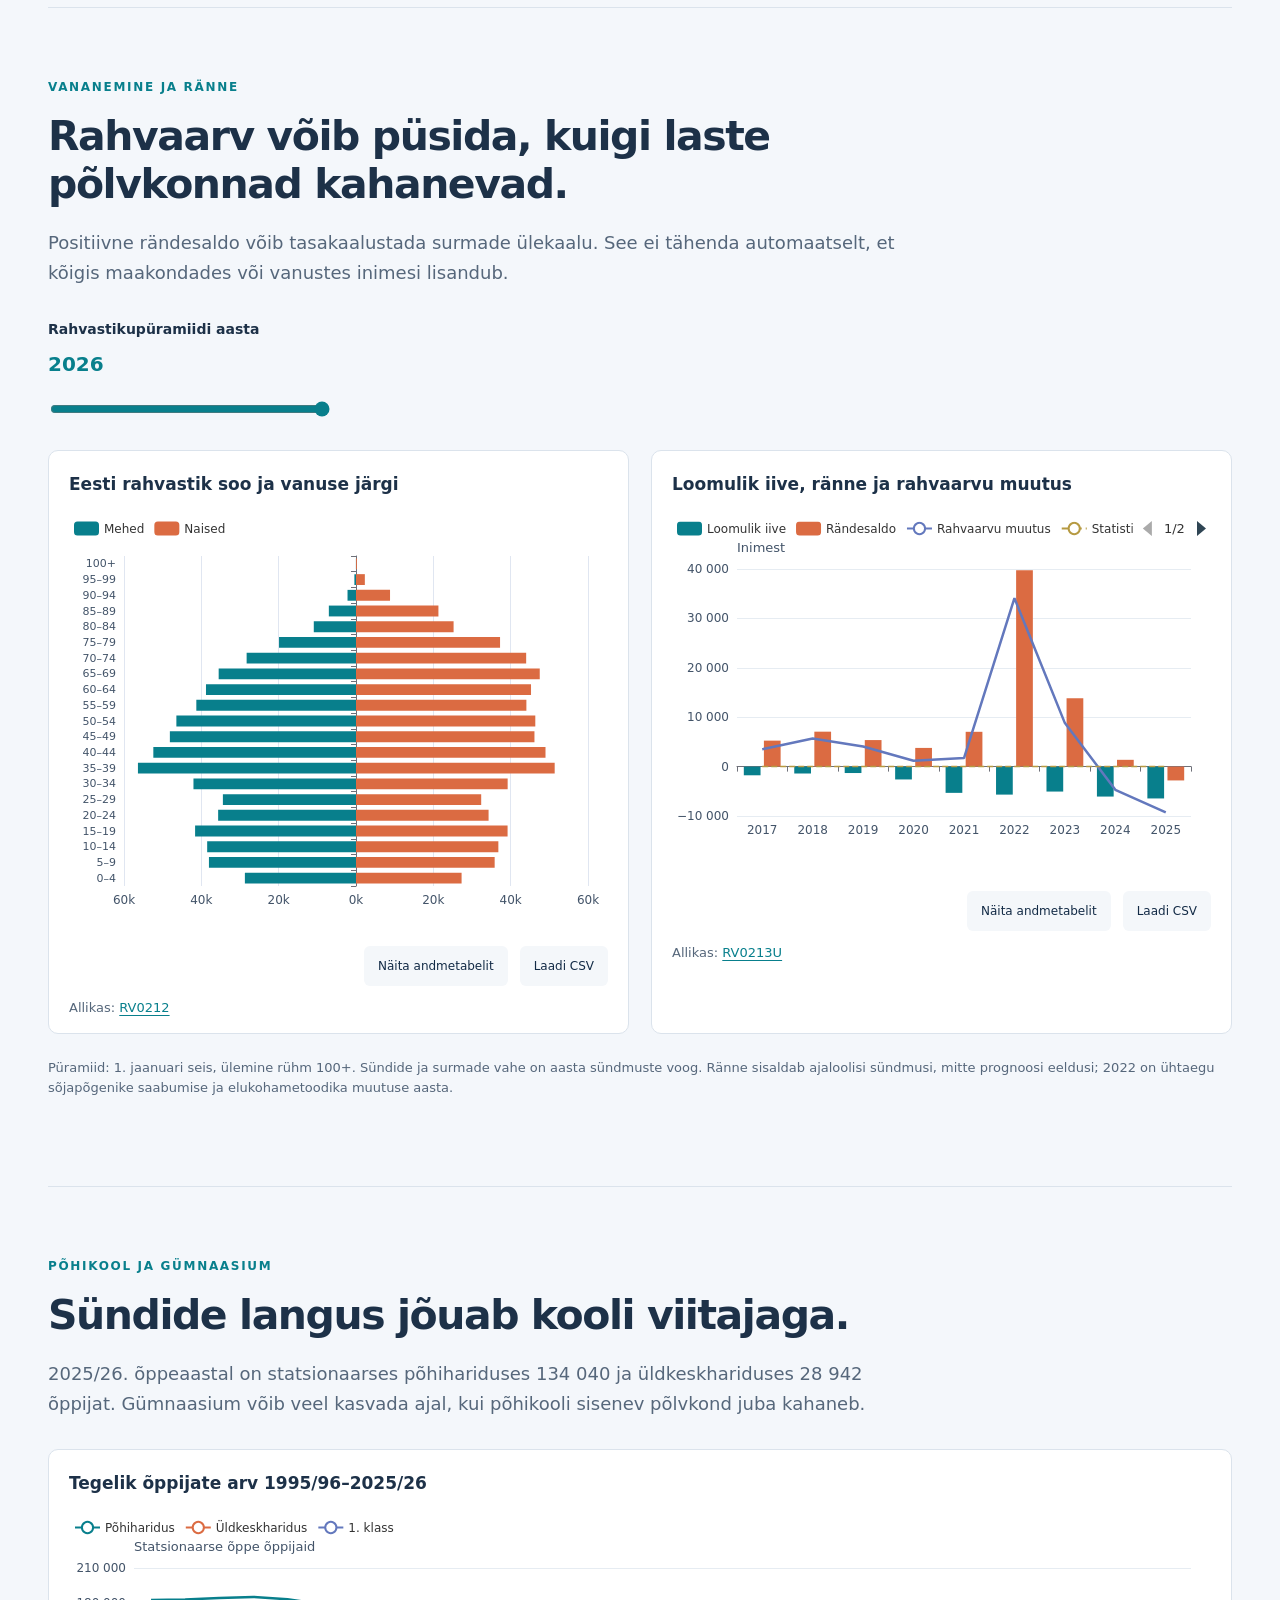
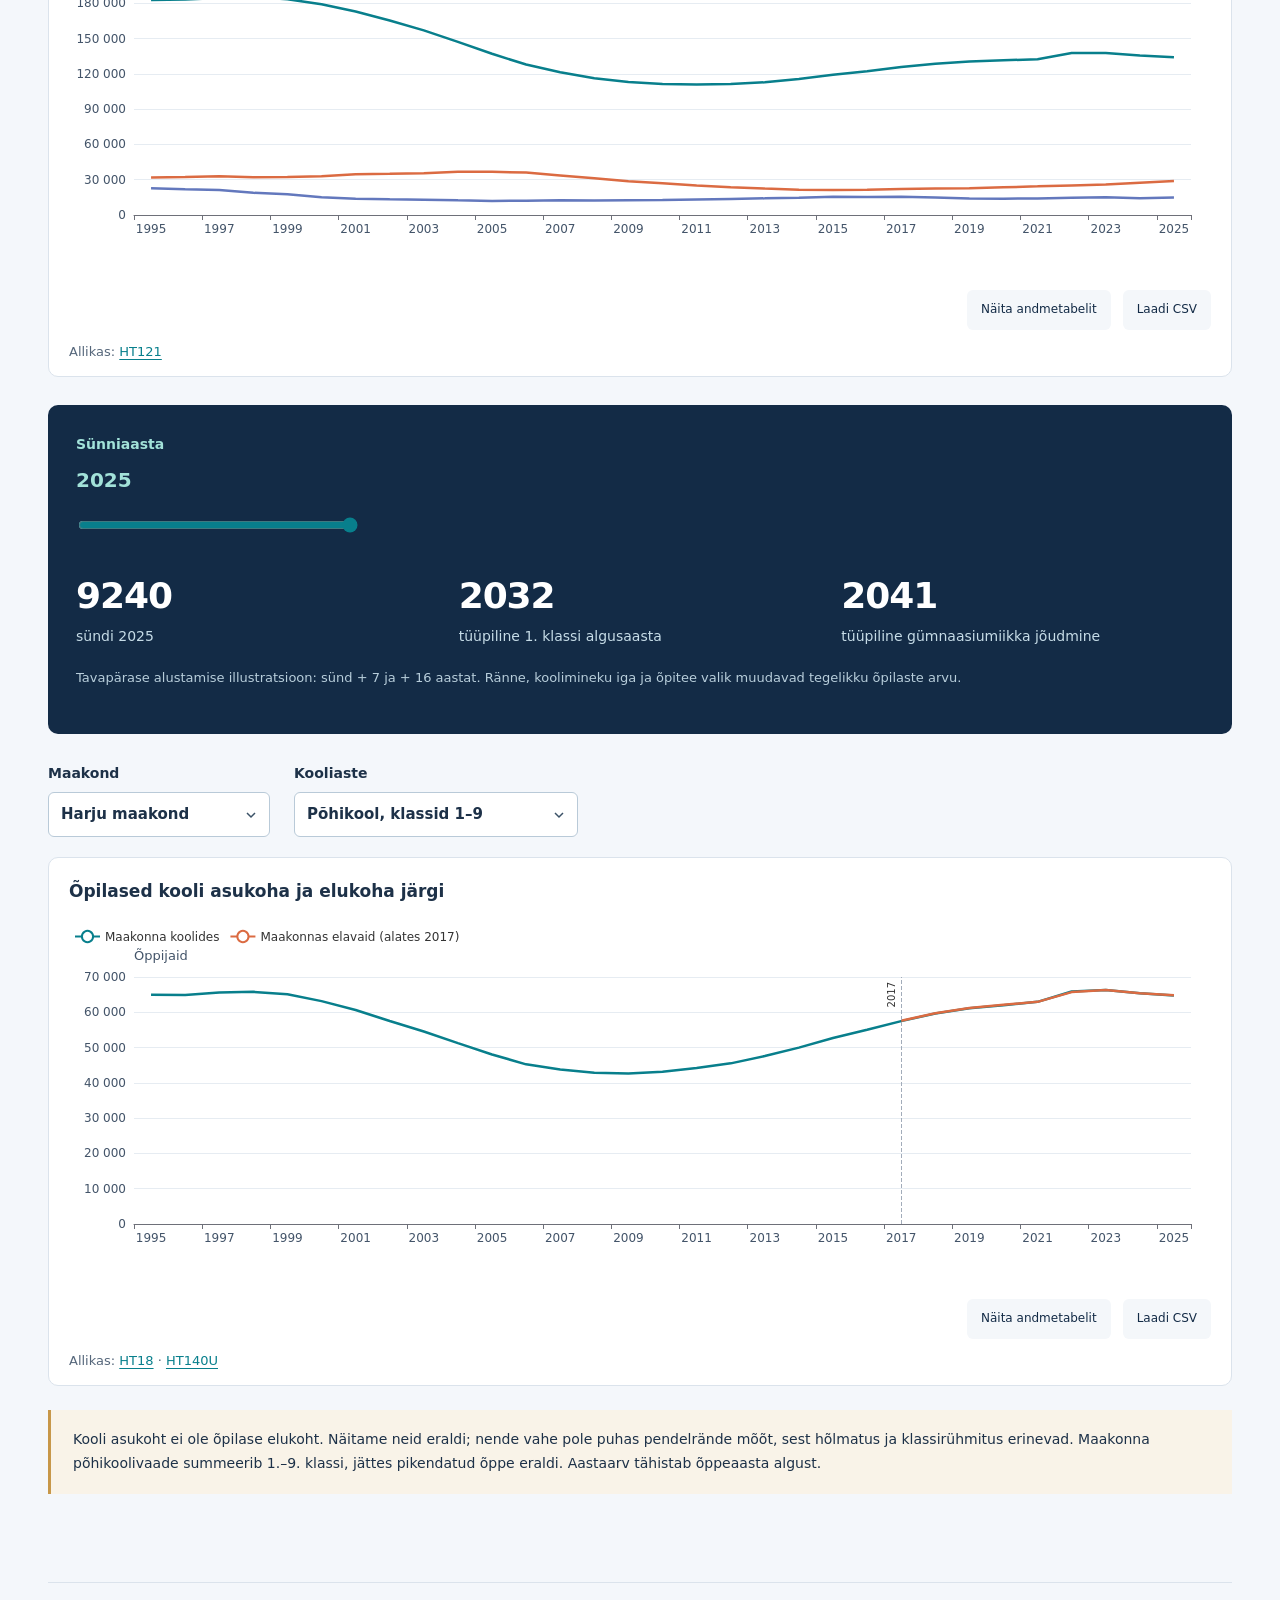
==== commit 9b49942e: "Analyze wages and housing prices from 1997 with comparable ratios and source audits" ====
--- a/index.html
+++ b/index.html
@@ -1,6 +1,6 @@
 <!doctype html><html lang="et"><head><meta charset="utf-8"><meta name="viewport" content="width=device-width,initial-scale=1"><meta name="theme-color" content="#132b46"><meta name="description" content="Eesti sündimus, sünnipõlvkonnad, maakondade vananemine ja kooliealiste tulevik. 35 ametlikku tabelit, kontrollitavad arvutused ja interaktiivsed graafikud."><title>Eesti järgmised põlvkonnad · Rahvastiku atlas</title><link rel="stylesheet" href="style.css?v=education1"><script defer src="vendor/echarts.min.js"></script><script type="module" src="app.js?v=education1"></script></head><body><a class="skip" href="#main">Põhisisu juurde</a><header class="top"><a class="brand" href="#">RAHVASTIK<span>ATLAS</span></a><nav aria-label="Peamine"><a href="#põlvkonnad">Põlvkonnad</a><a href="#haridus-1991-2001">Haridus 1991–2001</a><a href="#sündimus">Sündimus</a><a href="#maakonnad">Maakonnad</a><a href="#koolid">Koolid</a><a href="#tulevik">Tulevik</a><a href="#andmed">Andmed</a></nav></header>
 <main id="main"><section class="hero"><div><p class="eyebrow">EESTI RAHVASTIK · 1919–2026 · STSENAARIUMID 2085-NI</p><h1>Eesti järgmised<br><em>põlvkonnad.</em></h1><p class="lead">Millal jäi lapsi vähemaks, millised sünnipõlvkonnad lükkasid pereloomet edasi ja kuidas see jõuab Eesti koolidesse?</p><p class="intro">Vaatame eraldi sündide arvu, naiste arvu, samas vanuses saadud lapsi ja piirkondlikke muutusi. Ühe aasta madal sündimus ei ütle veel, kui palju lapsi üks põlvkond lõpuks saab.</p><a class="primary" href="#põlvkonnad">Vaata sünnipõlvkondi</a><p class="meta">Andmed kogutud 21.11.2026 · 35 Statistikaameti tabelit · ainult rahvastik ja haridus</p></div><div class="hero-visual"><p class="eyebrow">ELUSSÜNNID EESTIS</p><div class="hero-number">9240</div><p>last 2025. aastal <strong>−30,4% võrreldes 2021. aastaga</strong></p><div id="hero-chart" class="mini-chart" role="img" aria-label="Sündide arv Eestis 1990–2025"></div><div class="hero-bottom"><span>1990</span><span>2025</span></div><p class="small">Lõplik aastastatistika. 2026. aasta esialgsed registreerimised on eraldi vaates.</p><p class="source">Allikas: <a href="https://andmed.stat.ee/et/stat/rahvastik__rahvastikunaitajad-ja-koosseis__demograafilised-pehinaitajad/RV030" target="_blank" rel="noopener">RV030</a></p></div></section>
-<aside class="model-link"><p><strong>100 aastat ilma rändeta</strong><br>Praeguse sündimuse püsimine, põlvkondade lained ja eestlaste eraldi arvutus.</p><a href="projection.html">Ava 100 aasta mudel</a></aside><aside class="model-link"><p><strong>Õppijad järgmise 20 aasta jooksul</strong><br>Põhikool, gümnaasium ja ülikoolid: iga õppeaasta 2027/28–2046/47 eraldi.</p><a href="students.html">Ava õppijate prognoos</a></aside><aside class="model-link"><p><strong>Sünnid 20–45-aastastele naistele</strong><br>100 000 sama vanusejaotusega naist: aastad, maakond, haridus ning teised ristlõiked.</p><a href="births.html">Ava sündide uurija</a></aside><div id="load-status" role="status" class="load-status">Laadin graafikute andmeid…</div><noscript><p class="notice">Järeldused on loetavad ka JavaScriptita. Graafikute ja valikute kasutamiseks lülita JavaScript sisse; allikad ja andmelaadimised asuvad lehe lõpus.</p></noscript>
+<aside class="model-link"><p><strong>100 aastat ilma rändeta</strong><br>Praeguse sündimuse püsimine, põlvkondade lained ja eestlaste eraldi arvutus.</p><a href="projection.html">Ava 100 aasta mudel</a></aside><aside class="model-link"><p><strong>Õppijad järgmise 20 aasta jooksul</strong><br>Põhikool, gümnaasium ja ülikoolid: iga õppeaasta 2027/28–2046/47 eraldi.</p><a href="students.html">Ava õppijate prognoos</a></aside><aside class="model-link"><p><strong>Sünnid 20–45-aastastele naistele</strong><br>100 000 sama vanusejaotusega naist: aastad, maakond, haridus ning teised ristlõiked.</p><a href="births.html">Ava sündide uurija</a></aside><aside class="model-link"><p><strong>Palgad ja koduhinnad, 1997–2026</strong><br>Mitu brutokuupalka maksab korter? Pikad aegread, piirkonnad ja hinnaindeksite võrdlus.</p><a href="housing.html">Ava kodu ostujõu analüüs</a></aside><div id="load-status" role="status" class="load-status">Laadin graafikute andmeid…</div><noscript><p class="notice">Järeldused on loetavad ka JavaScriptita. Graafikute ja valikute kasutamiseks lülita JavaScript sisse; allikad ja andmelaadimised asuvad lehe lõpus.</p></noscript>
 <section class="takeaways" aria-label="Peamised tulemused"><article><span class="stat">1,16</span><h2>lapse tasemel perioodisündimus</h2><p>2025. aasta vanuskordajate põhjal. See ei ole tänaste naiste elu jooksul saadud laste arv.</p></article><article><span class="stat">29,4</span><h2>aastat esimese lapse sünnil</h2><p>Pereloome on nihkunud hilisemaks. Seda tuleb eristada lõplikust lastetusest.</p></article><article><span class="stat">−21,0%</span><h2>sünde võrreldes prognoosiga</h2><p>2025. aasta tegelik tulemus jäi nii palju alla 2024. aastal koostatud põhistsenaariumile.</p></article></section>
 <section class="section" id="ajalugu"><div class="section-heading"><p class="eyebrow">PIKK VAADE</p><h2>Sündide langusel on mitu ajajärku.</h2><p>1990. aastate murrang, 2000. aastate taastumine ja 2022. aastast alanud uus langus ei ole üks ja sama protsess. Vali näitaja ja ajavahemik.</p></div><div class="controls"><label>Näitaja<select id="history-metric"><option value="births">Sünnid ja surmad</option><option value="tfr">Summaarne sündimuskordaja</option><option value="age">Ema vanus lapse sünnil</option></select></label><label>Alusta aastast<select id="history-start"><option value="1990">1990</option><option value="1970">1970</option><option value="1919">1919</option><option value="2000">2000</option></select></label></div><figure class="chart-card "><figcaption>Sünnid ja sündimus pikemas ajas</figcaption><div id="history-chart" class="chart" role="img" aria-label="Sünnid ja sündimus pikemas ajas"></div><div class="chart-tools"><button type="button" data-table="history-chart" aria-expanded="false">Näita andmetabelit</button><button type="button" data-csv="history-chart">Laadi CSV</button></div><div id="history-chart-table" class="chart-table" hidden></div><p class="source">Allikas: <a href="https://andmed.stat.ee/et/stat/rahvastik__rahvastikunaitajad-ja-koosseis__demograafilised-pehinaitajad/RV030" target="_blank" rel="noopener">RV030</a> · <a href="https://andmed.stat.ee/et/stat/rahvastik__rahvastikunaitajad-ja-koosseis__demograafilised-pehinaitajad/RV033" target="_blank" rel="noopener">RV033</a></p></figure><p class="notice">Sündide arv sõltub nii naiste arvust ja vanusest kui ka sündimuse vanuskordajatest. Perioodi summaarne sündimuskordaja kirjeldab hüpoteetilist elu samade aastakordajate jätkumisel, mitte ühe päris põlvkonna lõpetatud pereloomet.</p></section>
 <section class="section cohort-section" id="põlvkonnad"><div class="section-heading"><p class="eyebrow">MILLISED SÜNNIPÕLVKONNAD?</p><h2>Võrdleme inimesi samas vanuses.</h2><p>30-aastaseid võrreldakse 30-aastastega. Nii ei aja me noorema põlvkonna pooleliolevat pereloomet segi vanema põlvkonna lõpetatud pereloomega.</p></div><div class="cohort-claim"><strong>1981. ja 1991. aastal sündinud naised 30-aastaselt</strong><p>Lastetuid oli teadaoleva sünnitamisstaatusega naiste seas vastavalt <b>27,0% ja 41,2%</b>. 45–49-aastaste võrdluses oli muutus palju väiksem: 1962–1966 sündinute <b>9,2%</b> asemel 1972–1976 sündinutel <b>10,5%</b>.</p><p>See osutab hilisemale pereloomele ja ka mõningasele lastetuse kasvule. Nooremate põlvkondade lõplikku tulemust veel ei teata.</p></div><div class="controls"><label>Saavutatud vanus<select id="cohort-age"><option value="30">30 aastat</option><option value="35">35 aastat</option><option value="40">40 aastat</option><option value="45">45 aastat</option><option value="50">50 aastat</option></select></label></div><div id="cohort-answer" class="answer" aria-live="polite"></div><div class="grid2"><figure class="chart-card "><figcaption>Lastetus samas vanuses: sünnipõlvkondade võrdlus</figcaption><div id="cohort-chart" class="chart" role="img" aria-label="Lastetus samas vanuses: sünnipõlvkondade võrdlus"></div><div class="chart-tools"><button type="button" data-table="cohort-chart" aria-expanded="false">Näita andmetabelit</button><button type="button" data-csv="cohort-chart">Laadi CSV</button></div><div id="cohort-chart-table" class="chart-table" hidden></div><p class="source">Allikas: <a href="https://andmed.stat.ee/et/stat/rahvaloendus__rel2011__rahvastiku-demograafilised-ja-etno-kultuurilised-naitajad__naised-ja-lapsed/RL0411" target="_blank" rel="noopener">RL0411</a> · <a href="https://andmed.stat.ee/et/stat/rahvaloendus__rel2021__rahvastiku-demograafilised-ja-etno-kultuurilised-naitajad__naised-ja-lapsed/RL21411" target="_blank" rel="noopener">RL21411</a></p></figure><figure class="chart-card "><figcaption>Lastetus vanuse järgi, 2011 ja 2021</figcaption><div id="cohort-profile" class="chart" role="img" aria-label="Lastetus vanuse järgi, 2011 ja 2021"></div><div class="chart-tools"><button type="button" data-table="cohort-profile" aria-expanded="false">Näita andmetabelit</button><button type="button" data-csv="cohort-profile">Laadi CSV</button></div><div id="cohort-profile-table" class="chart-table" hidden></div><p class="source">Allikas: <a href="https://andmed.stat.ee/et/stat/rahvaloendus__rel2011__rahvastiku-demograafilised-ja-etno-kultuurilised-naitajad__naised-ja-lapsed/RL0411" target="_blank" rel="noopener">RL0411</a> · <a href="https://andmed.stat.ee/et/stat/rahvaloendus__rel2021__rahvastiku-demograafilised-ja-etno-kultuurilised-naitajad__naised-ja-lapsed/RL21411" target="_blank" rel="noopener">RL21411</a></p></figure></div><p class="notice"><b>Loendusmeetod muutus.</b> 2011 tugines küsitlusele, 2021 registritele ja varasemale loendusele. Teadmata staatust ei loeta lastetuseks. 2011 jäävad teadaolevalt sünnitanud, kuid teadmata laste arvuga naised nimetajasse. 2021 teadmata laste arvu parandati 7.05.2024. Võrdlus ei mõõda inimeste soovi ega tõenda loobumisotsust.</p><details><summary>Sünnipõlvkonnad 5-aastaste rühmadena ja teadmata staatuse mõju</summary><div id="cohort-groups" class="table-wrap"></div><p>Piirid näitavad tulemust, kui kõik teadmata staatusega naised oleksid sünnitanud või kõik oleksid lastetud. Need ei ole usaldusvahemikud ega kata loendusmetoodika mõju.</p></details><figure class="chart-card "><figcaption>Mitu last on selleks vanuseks saadud?</figcaption><div id="completed-chart" class="chart" role="img" aria-label="Mitu last on selleks vanuseks saadud?"></div><div class="chart-tools"><button type="button" data-table="completed-chart" aria-expanded="false">Näita andmetabelit</button><button type="button" data-csv="completed-chart">Laadi CSV</button></div><div id="completed-chart-table" class="chart-table" hidden></div><p class="source">Allikas: <a href="https://andmed.stat.ee/et/stat/rahvaloendus__rel_vordlus__haridus/RLV415" target="_blank" rel="noopener">RLV415</a></p></figure><p class="small">Avaldatud keskmine laste arv teadaoleva laste arvuga naiste kohta. 25–34 ja 35–44 rühmade pereloome on pooleli; ka 45–54 rühma ei käsitleta täpselt ühe sünniaastana. Loendused 2000, 2011 ja 2021 ei ole sama isikute paneel.</p><p class="notice"><b>Allikate katvus ei ole kõikjal sama.</b> Näiteks 2021. aasta 45–54-aastastest on laste arv teada üksikvanuste tabeli järgi 87 779 naisel, koondtabeli RLV415 järgi 88 702 naisel. Siin kuvatakse RLV415 avaldatud keskmine muutmata kujul; selle nimetajat ei kasutata lastetuse arvutamiseks. Täielik ristkontroll on allpool.</p></section>
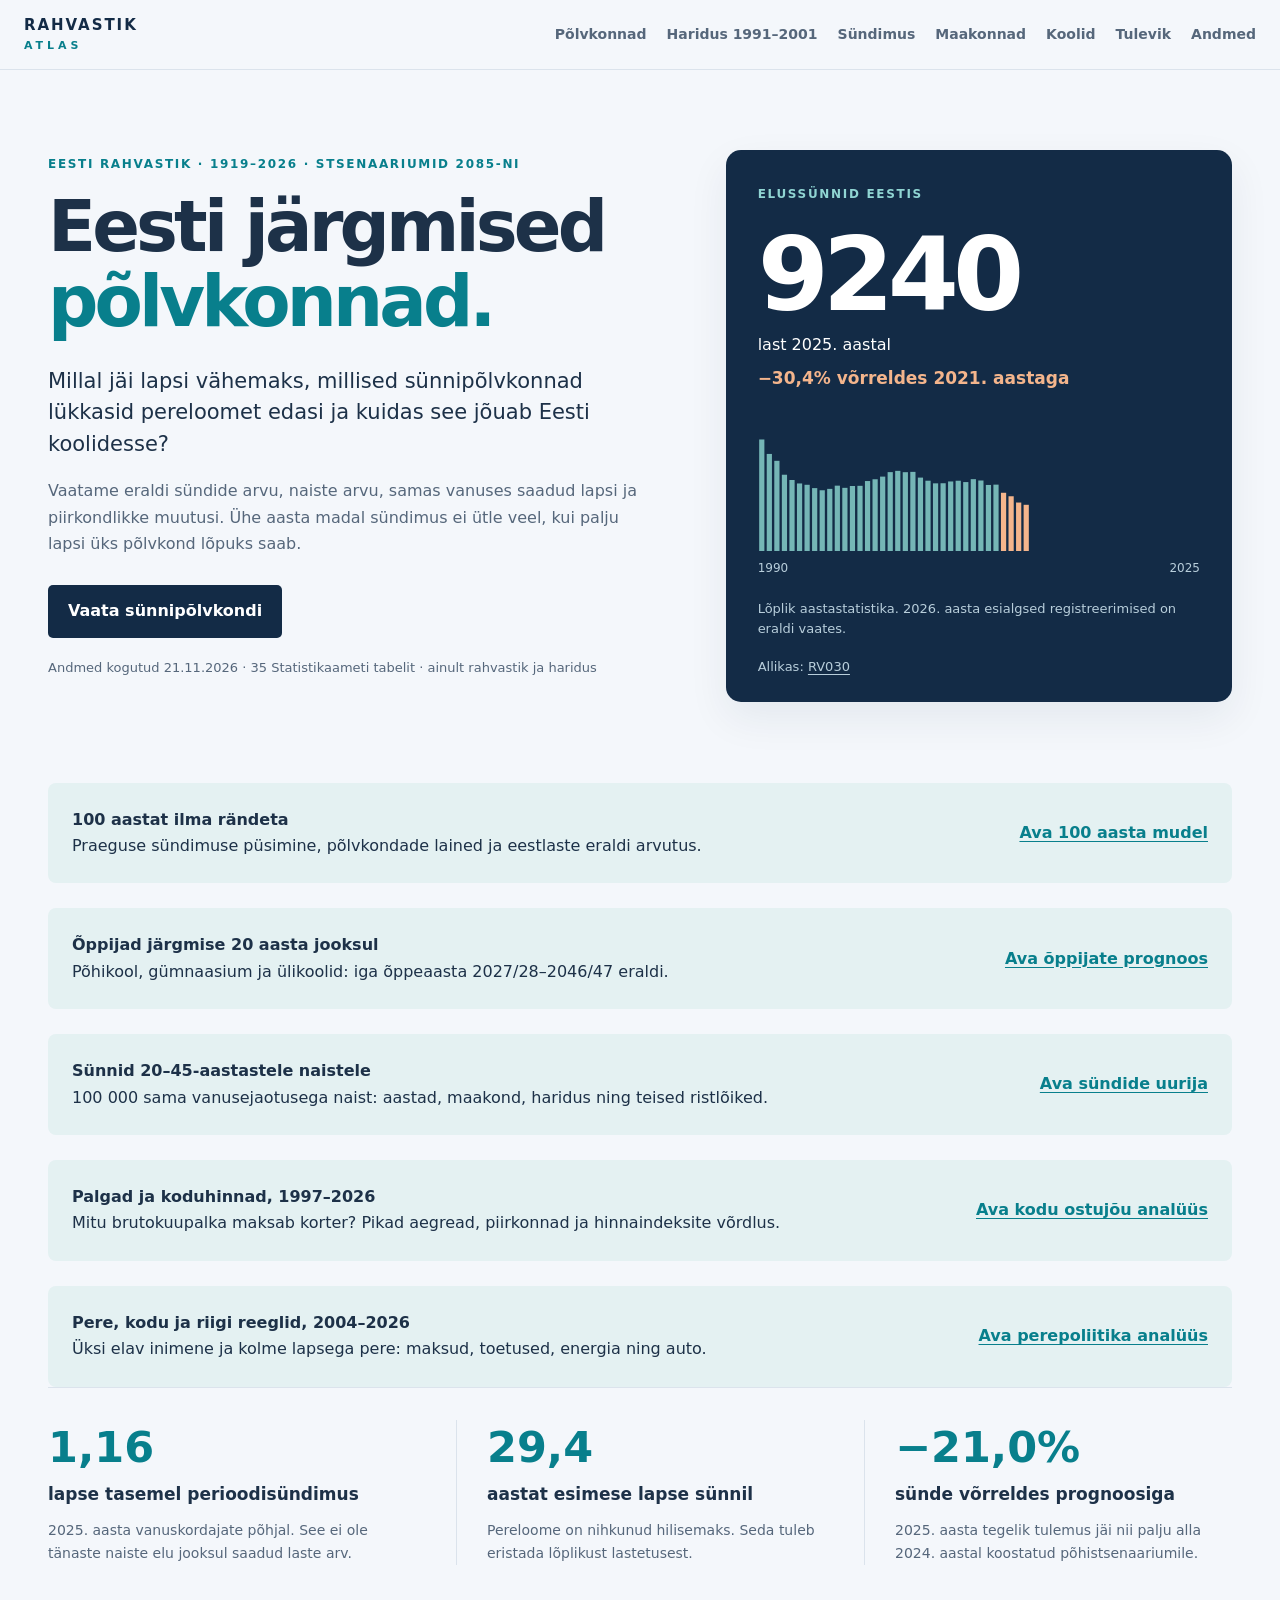
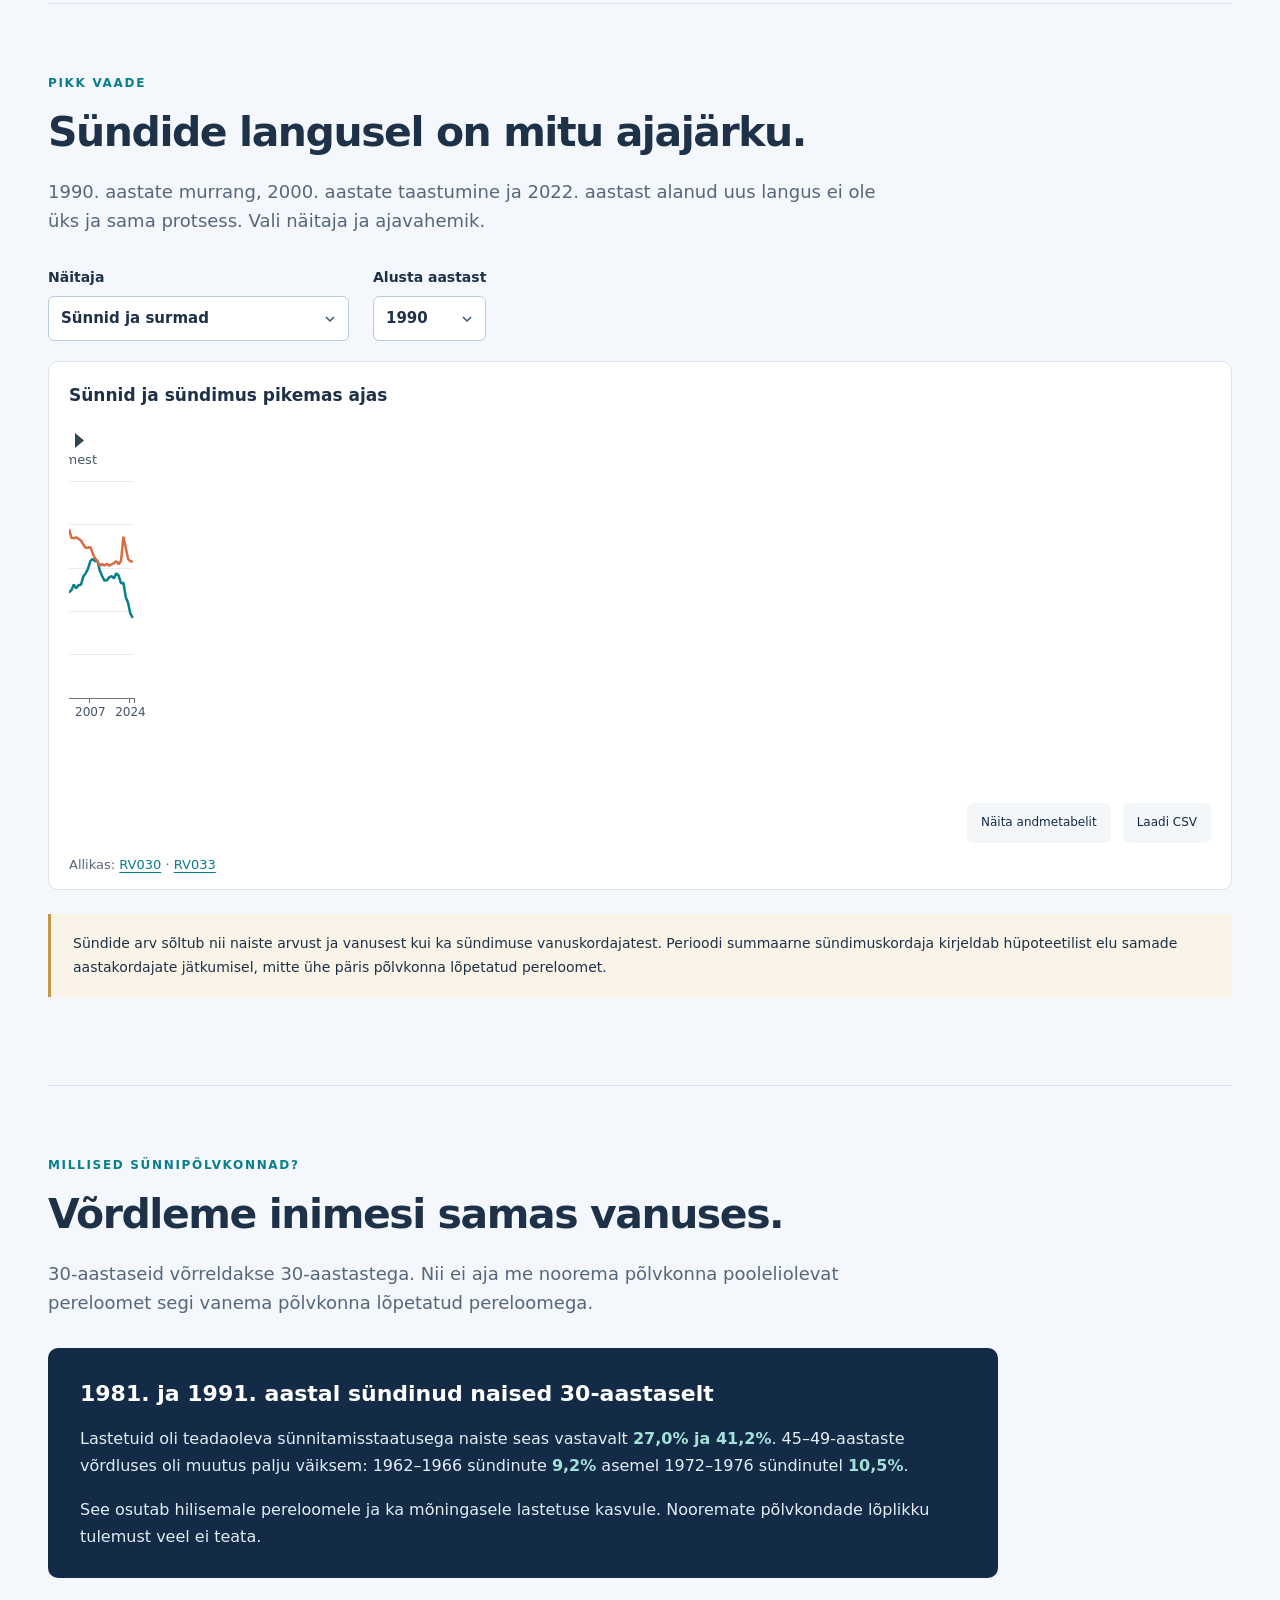
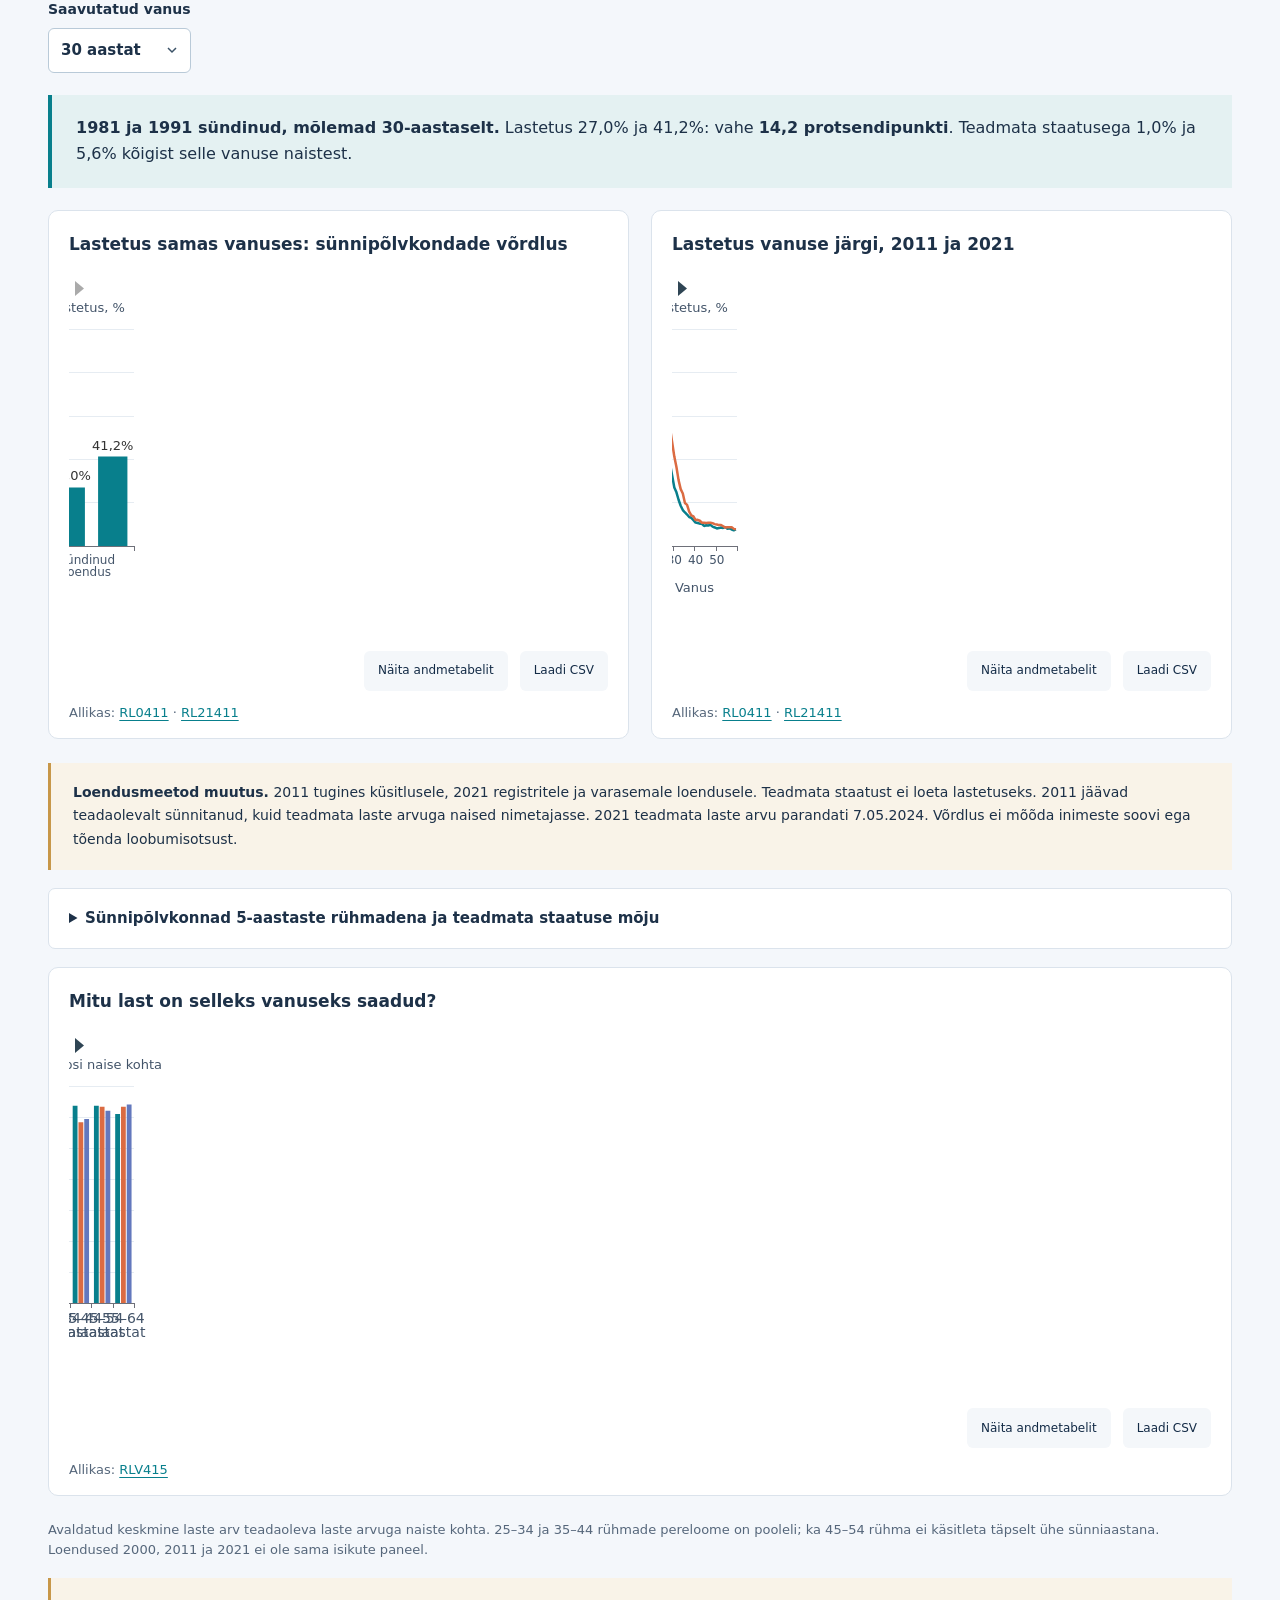
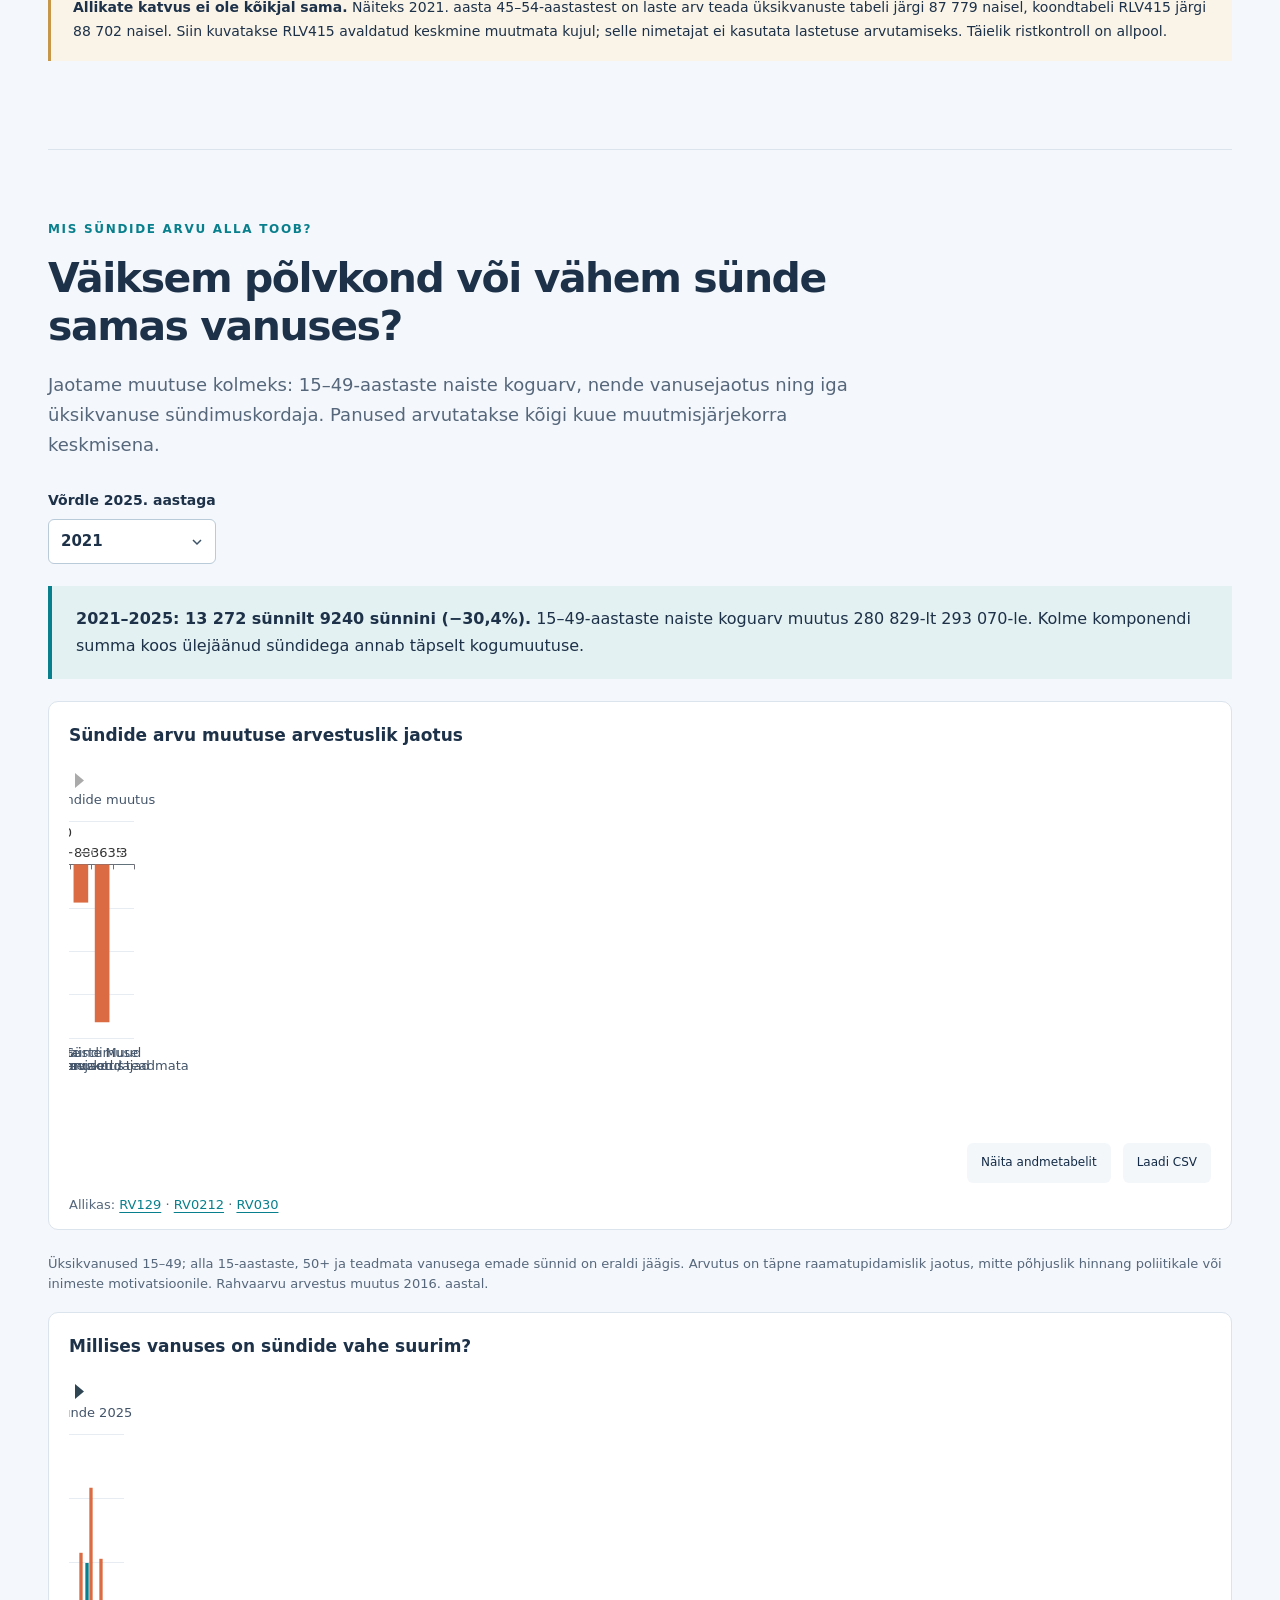
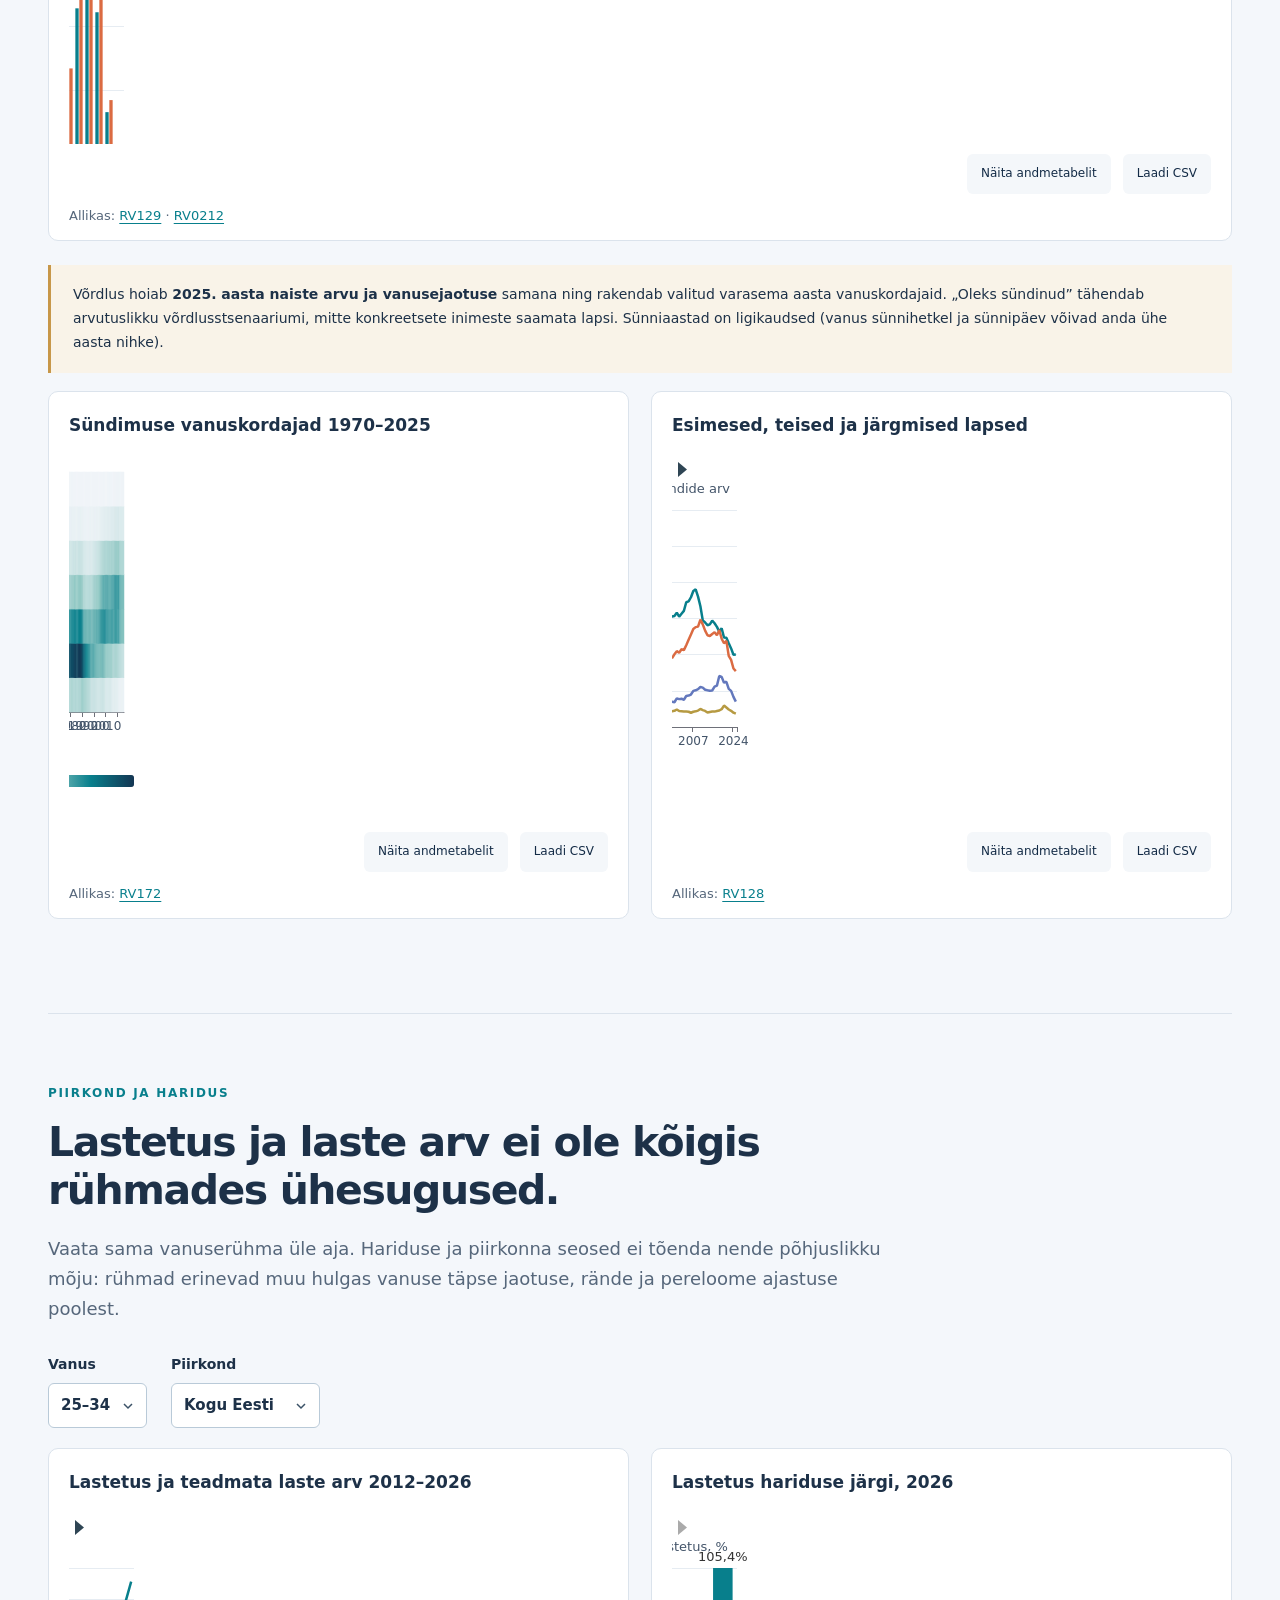
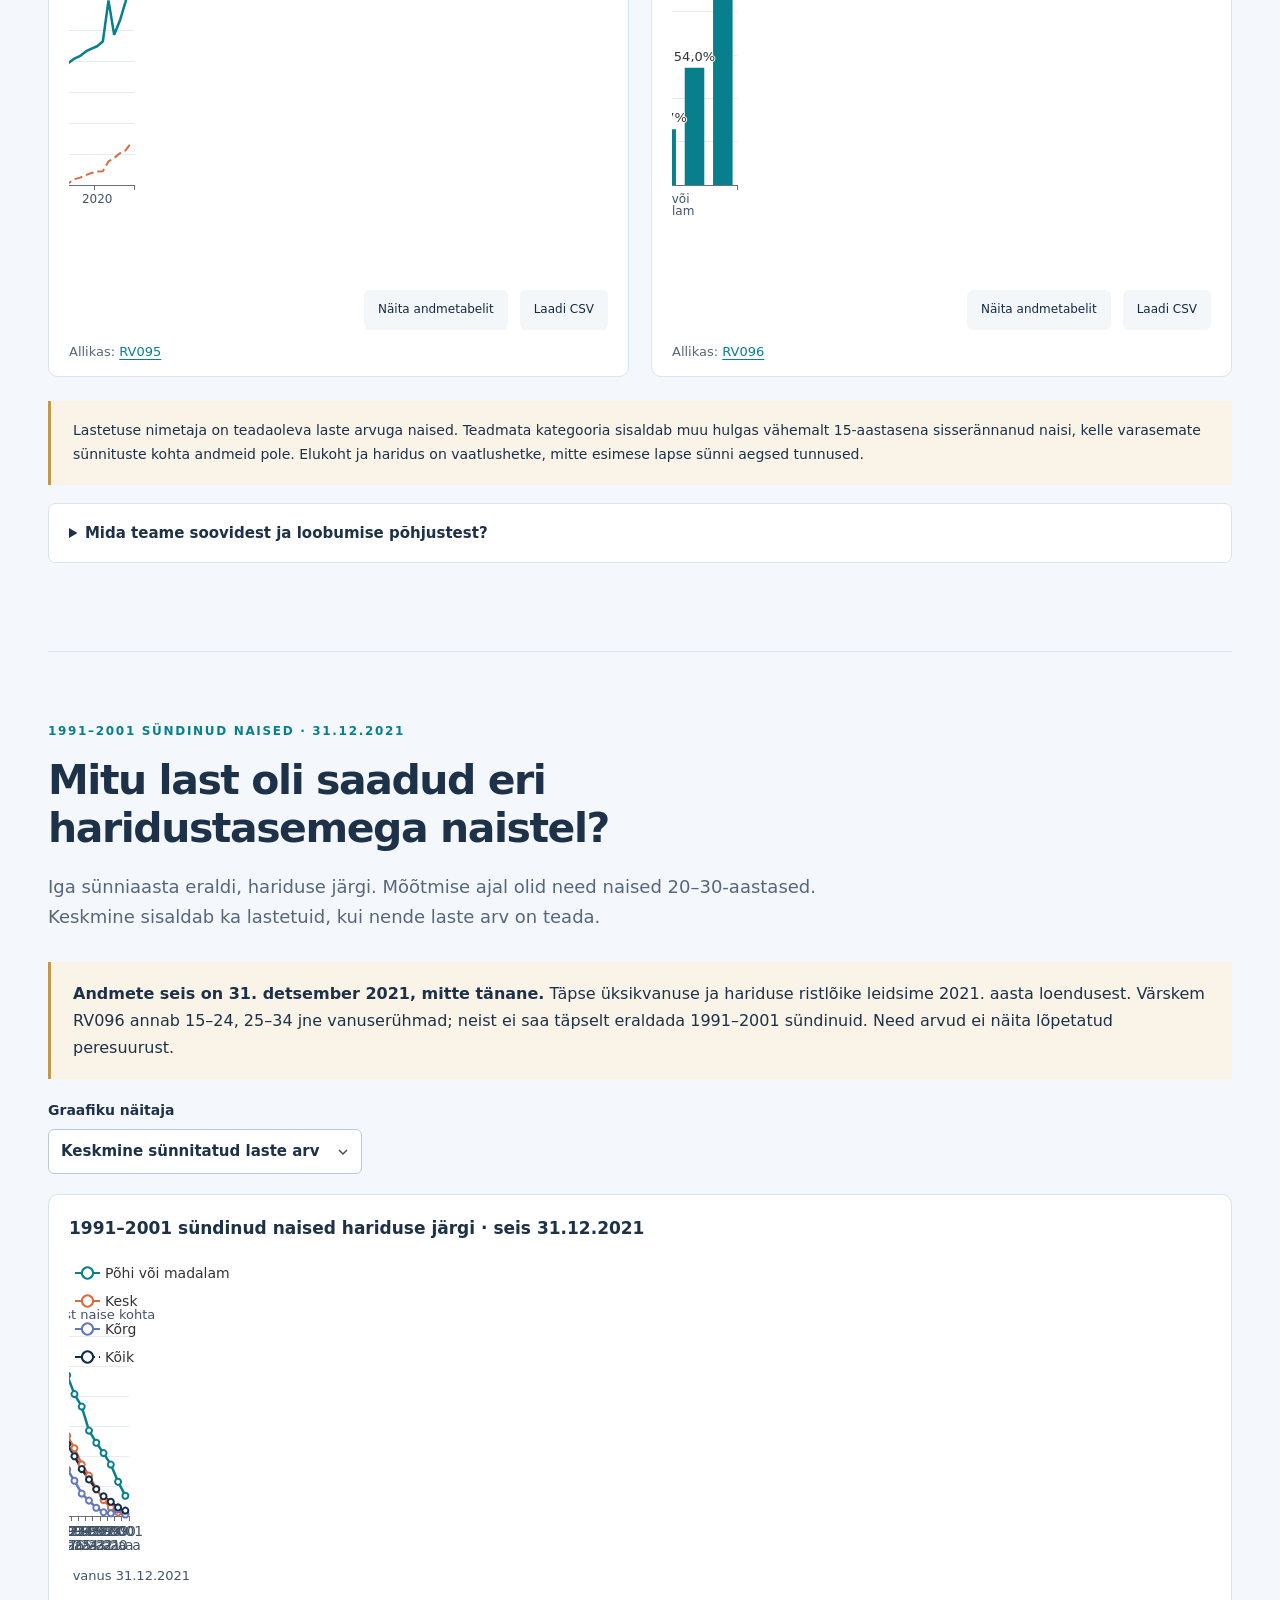
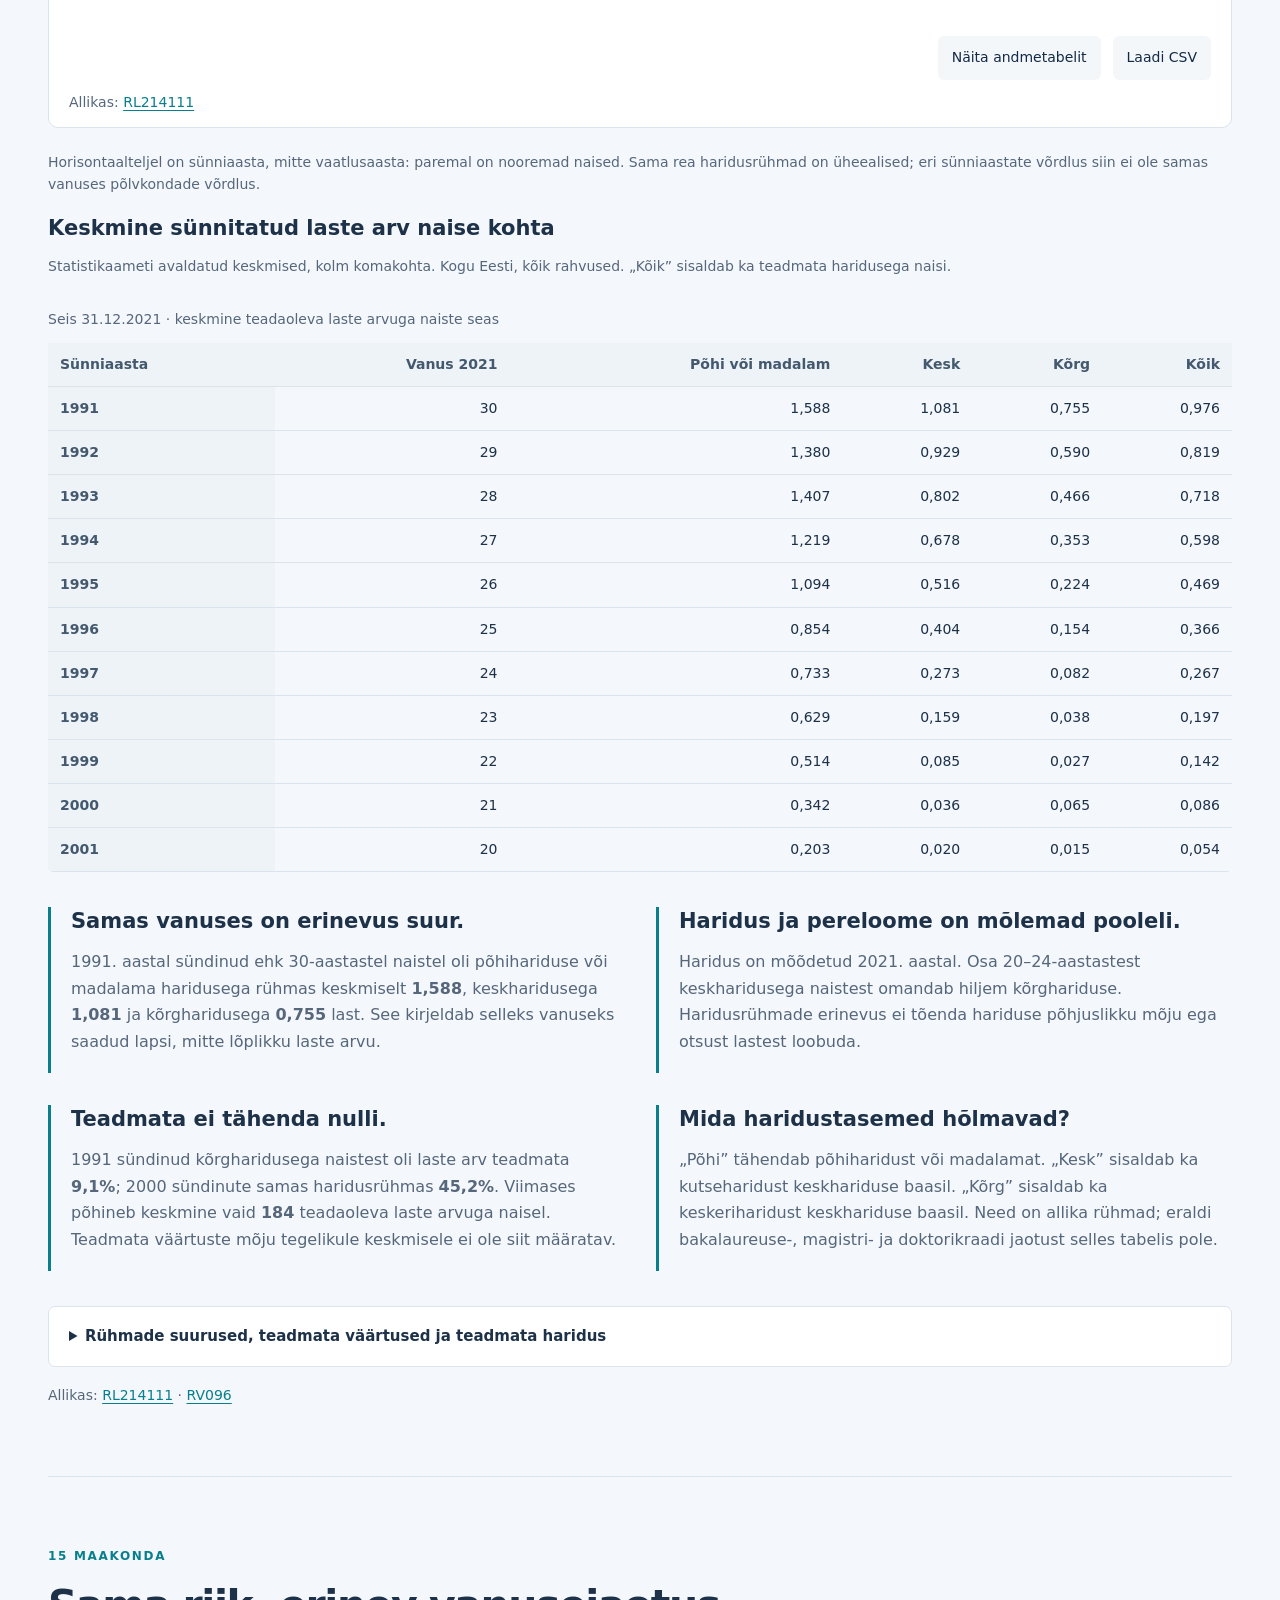
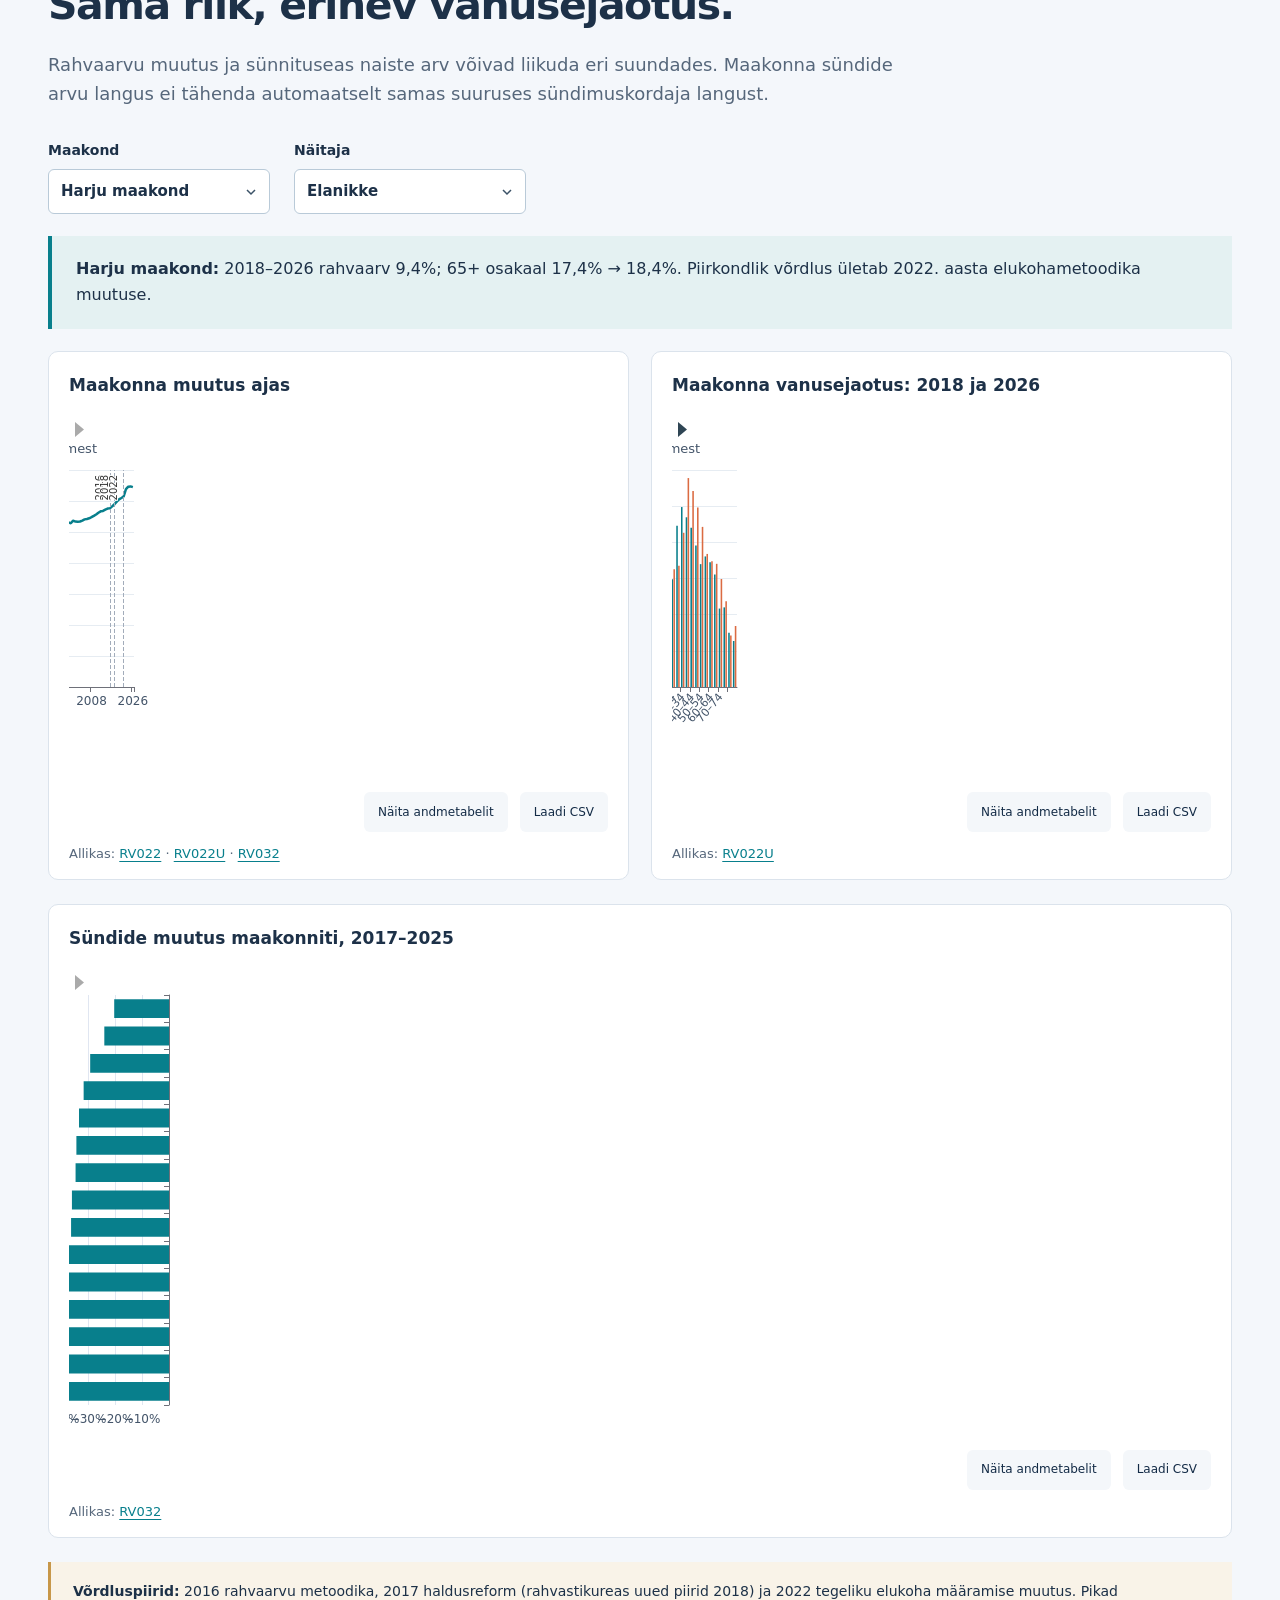
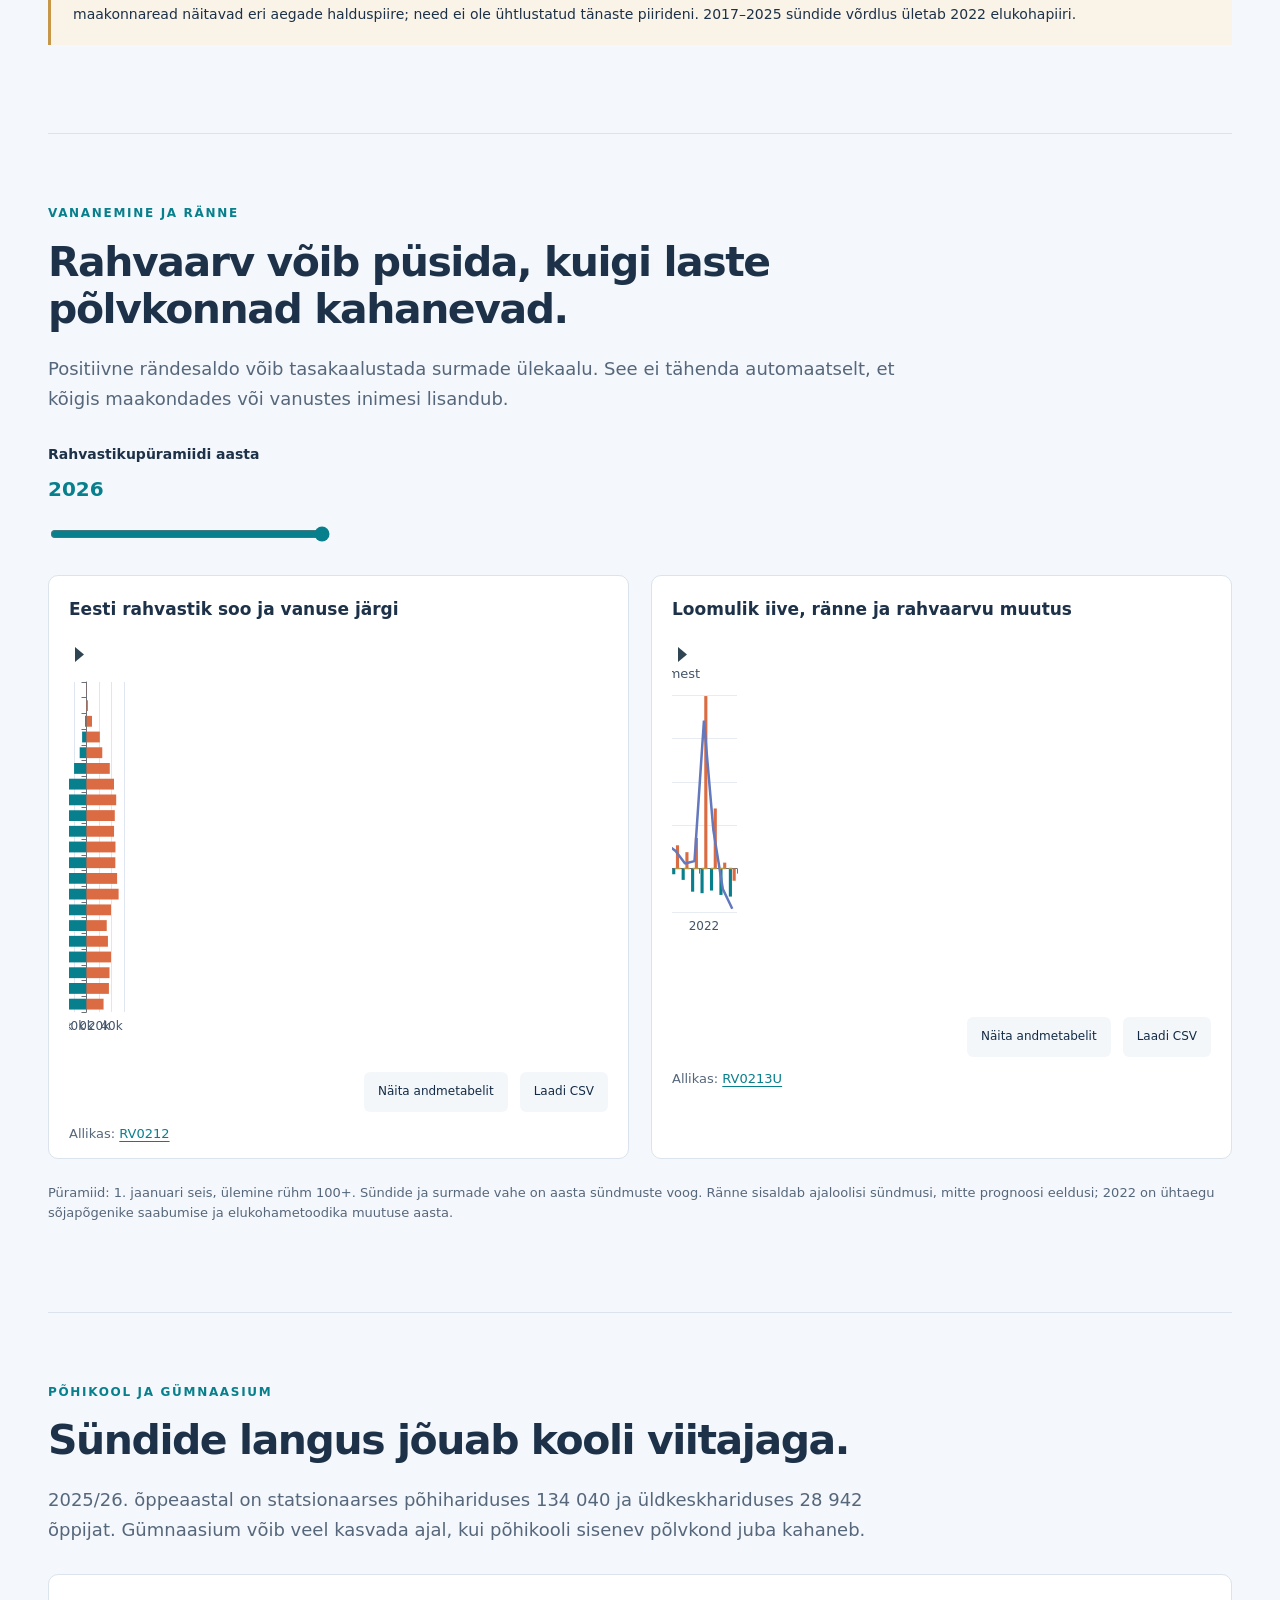
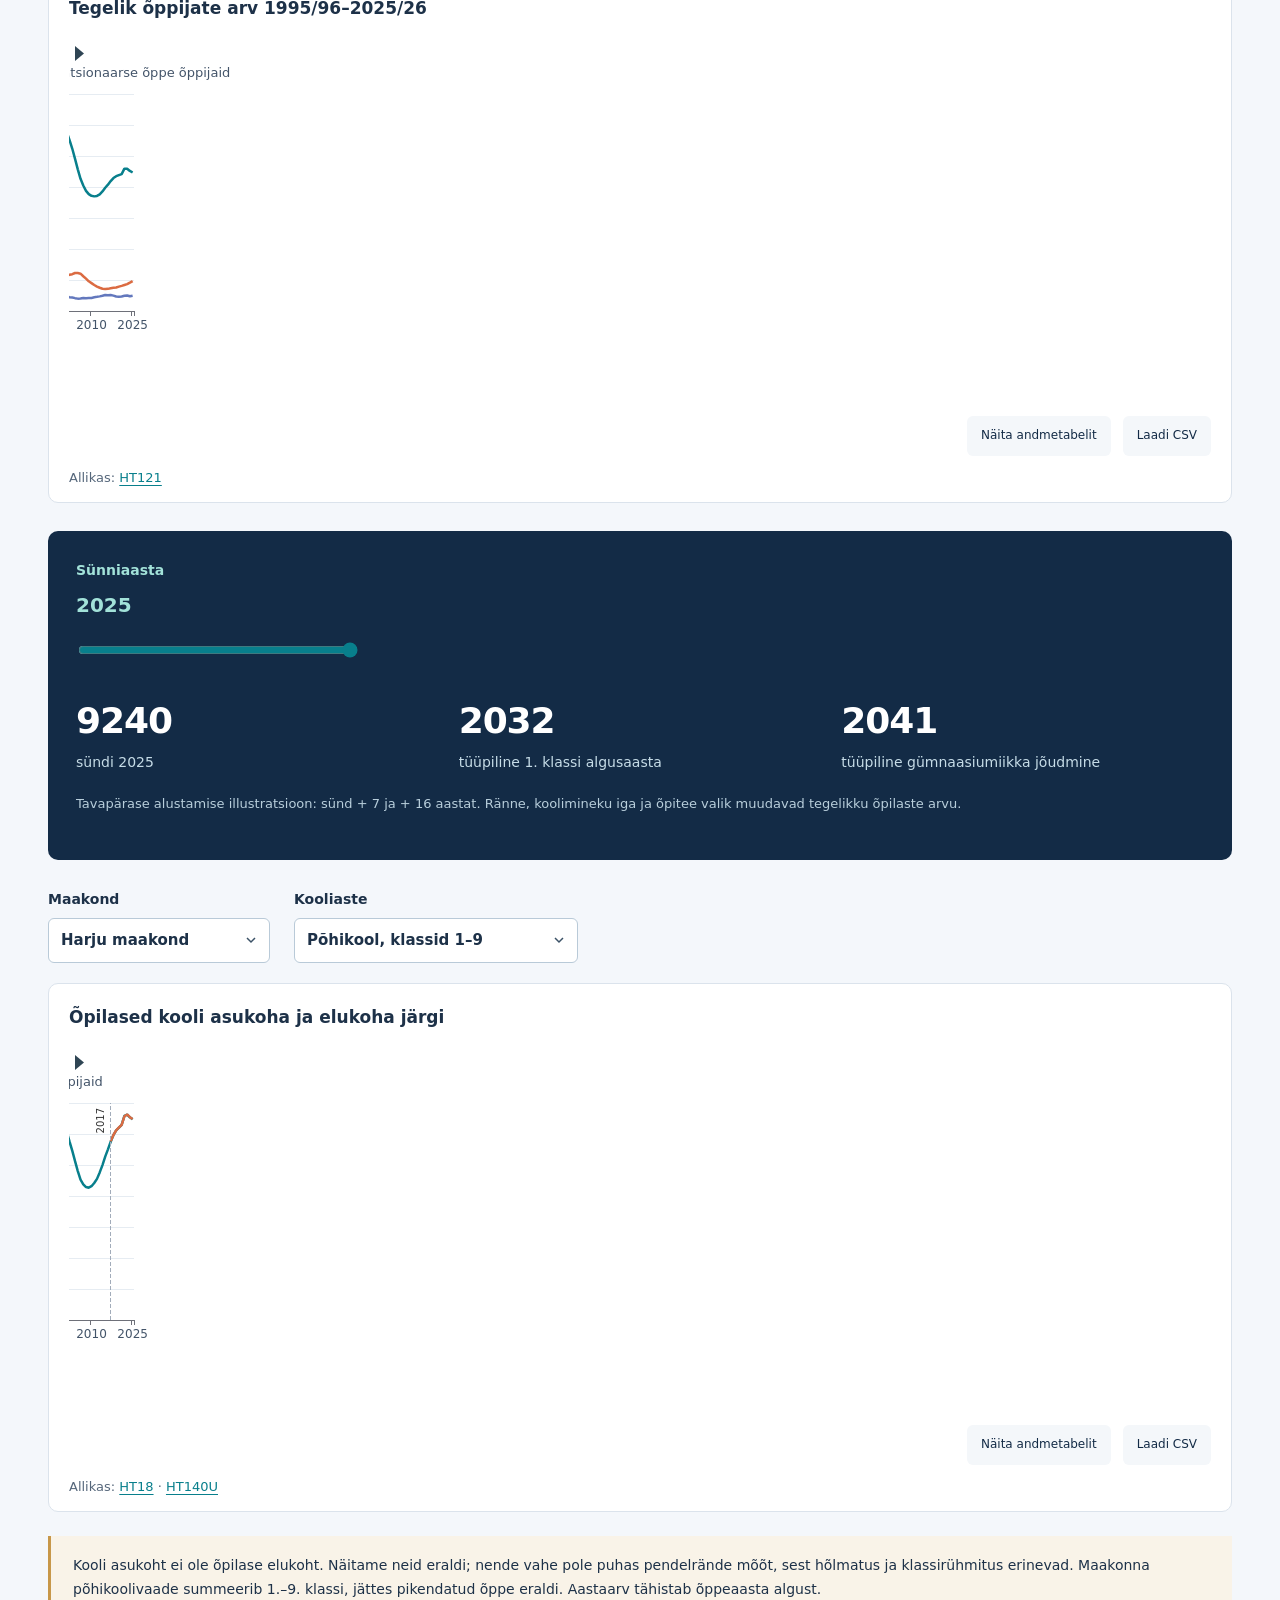
==== commit a3af5696: "Compare family policy changes from 2004 to 2026 with household budgets and source audit" ====
--- a/index.html
+++ b/index.html
@@ -1,7 +1,7 @@
 <!doctype html><html lang="et"><head><meta charset="utf-8"><meta name="viewport" content="width=device-width,initial-scale=1"><meta name="theme-color" content="#132b46"><meta name="description" content="Eesti sündimus, sünnipõlvkonnad, maakondade vananemine ja kooliealiste tulevik. 35 ametlikku tabelit, kontrollitavad arvutused ja interaktiivsed graafikud."><title>Eesti järgmised põlvkonnad · Rahvastiku atlas</title><link rel="stylesheet" href="style.css?v=education1"><script defer src="vendor/echarts.min.js"></script><script type="module" src="app.js?v=education1"></script></head><body><a class="skip" href="#main">Põhisisu juurde</a><header class="top"><a class="brand" href="#">RAHVASTIK<span>ATLAS</span></a><nav aria-label="Peamine"><a href="#põlvkonnad">Põlvkonnad</a><a href="#haridus-1991-2001">Haridus 1991–2001</a><a href="#sündimus">Sündimus</a><a href="#maakonnad">Maakonnad</a><a href="#koolid">Koolid</a><a href="#tulevik">Tulevik</a><a href="#andmed">Andmed</a></nav></header>
 <main id="main"><section class="hero"><div><p class="eyebrow">EESTI RAHVASTIK · 1919–2026 · STSENAARIUMID 2085-NI</p><h1>Eesti järgmised<br><em>põlvkonnad.</em></h1><p class="lead">Millal jäi lapsi vähemaks, millised sünnipõlvkonnad lükkasid pereloomet edasi ja kuidas see jõuab Eesti koolidesse?</p><p class="intro">Vaatame eraldi sündide arvu, naiste arvu, samas vanuses saadud lapsi ja piirkondlikke muutusi. Ühe aasta madal sündimus ei ütle veel, kui palju lapsi üks põlvkond lõpuks saab.</p><a class="primary" href="#põlvkonnad">Vaata sünnipõlvkondi</a><p class="meta">Andmed kogutud 21.11.2026 · 35 Statistikaameti tabelit · ainult rahvastik ja haridus</p></div><div class="hero-visual"><p class="eyebrow">ELUSSÜNNID EESTIS</p><div class="hero-number">9240</div><p>last 2025. aastal <strong>−30,4% võrreldes 2021. aastaga</strong></p><div id="hero-chart" class="mini-chart" role="img" aria-label="Sündide arv Eestis 1990–2025"></div><div class="hero-bottom"><span>1990</span><span>2025</span></div><p class="small">Lõplik aastastatistika. 2026. aasta esialgsed registreerimised on eraldi vaates.</p><p class="source">Allikas: <a href="https://andmed.stat.ee/et/stat/rahvastik__rahvastikunaitajad-ja-koosseis__demograafilised-pehinaitajad/RV030" target="_blank" rel="noopener">RV030</a></p></div></section>
 <aside class="model-link"><p><strong>100 aastat ilma rändeta</strong><br>Praeguse sündimuse püsimine, põlvkondade lained ja eestlaste eraldi arvutus.</p><a href="projection.html">Ava 100 aasta mudel</a></aside><aside class="model-link"><p><strong>Õppijad järgmise 20 aasta jooksul</strong><br>Põhikool, gümnaasium ja ülikoolid: iga õppeaasta 2027/28–2046/47 eraldi.</p><a href="students.html">Ava õppijate prognoos</a></aside><aside class="model-link"><p><strong>Sünnid 20–45-aastastele naistele</strong><br>100 000 sama vanusejaotusega naist: aastad, maakond, haridus ning teised ristlõiked.</p><a href="births.html">Ava sündide uurija</a></aside><aside class="model-link"><p><strong>Palgad ja koduhinnad, 1997–2026</strong><br>Mitu brutokuupalka maksab korter? Pikad aegread, piirkonnad ja hinnaindeksite võrdlus.</p><a href="housing.html">Ava kodu ostujõu analüüs</a></aside><div id="load-status" role="status" class="load-status">Laadin graafikute andmeid…</div><noscript><p class="notice">Järeldused on loetavad ka JavaScriptita. Graafikute ja valikute kasutamiseks lülita JavaScript sisse; allikad ja andmelaadimised asuvad lehe lõpus.</p></noscript>
-<section class="takeaways" aria-label="Peamised tulemused"><article><span class="stat">1,16</span><h2>lapse tasemel perioodisündimus</h2><p>2025. aasta vanuskordajate põhjal. See ei ole tänaste naiste elu jooksul saadud laste arv.</p></article><article><span class="stat">29,4</span><h2>aastat esimese lapse sünnil</h2><p>Pereloome on nihkunud hilisemaks. Seda tuleb eristada lõplikust lastetusest.</p></article><article><span class="stat">−21,0%</span><h2>sünde võrreldes prognoosiga</h2><p>2025. aasta tegelik tulemus jäi nii palju alla 2024. aastal koostatud põhistsenaariumile.</p></article></section>
+<aside class="model-link"><p><strong>Pere, kodu ja riigi reeglid, 2004–2026</strong><br>Üksi elav inimene ja kolme lapsega pere: maksud, toetused, energia ning auto.</p><a href="policy.html">Ava perepoliitika analüüs</a></aside><section class="takeaways" aria-label="Peamised tulemused"><article><span class="stat">1,16</span><h2>lapse tasemel perioodisündimus</h2><p>2025. aasta vanuskordajate põhjal. See ei ole tänaste naiste elu jooksul saadud laste arv.</p></article><article><span class="stat">29,4</span><h2>aastat esimese lapse sünnil</h2><p>Pereloome on nihkunud hilisemaks. Seda tuleb eristada lõplikust lastetusest.</p></article><article><span class="stat">−21,0%</span><h2>sünde võrreldes prognoosiga</h2><p>2025. aasta tegelik tulemus jäi nii palju alla 2024. aastal koostatud põhistsenaariumile.</p></article></section>
 <section class="section" id="ajalugu"><div class="section-heading"><p class="eyebrow">PIKK VAADE</p><h2>Sündide langusel on mitu ajajärku.</h2><p>1990. aastate murrang, 2000. aastate taastumine ja 2022. aastast alanud uus langus ei ole üks ja sama protsess. Vali näitaja ja ajavahemik.</p></div><div class="controls"><label>Näitaja<select id="history-metric"><option value="births">Sünnid ja surmad</option><option value="tfr">Summaarne sündimuskordaja</option><option value="age">Ema vanus lapse sünnil</option></select></label><label>Alusta aastast<select id="history-start"><option value="1990">1990</option><option value="1970">1970</option><option value="1919">1919</option><option value="2000">2000</option></select></label></div><figure class="chart-card "><figcaption>Sünnid ja sündimus pikemas ajas</figcaption><div id="history-chart" class="chart" role="img" aria-label="Sünnid ja sündimus pikemas ajas"></div><div class="chart-tools"><button type="button" data-table="history-chart" aria-expanded="false">Näita andmetabelit</button><button type="button" data-csv="history-chart">Laadi CSV</button></div><div id="history-chart-table" class="chart-table" hidden></div><p class="source">Allikas: <a href="https://andmed.stat.ee/et/stat/rahvastik__rahvastikunaitajad-ja-koosseis__demograafilised-pehinaitajad/RV030" target="_blank" rel="noopener">RV030</a> · <a href="https://andmed.stat.ee/et/stat/rahvastik__rahvastikunaitajad-ja-koosseis__demograafilised-pehinaitajad/RV033" target="_blank" rel="noopener">RV033</a></p></figure><p class="notice">Sündide arv sõltub nii naiste arvust ja vanusest kui ka sündimuse vanuskordajatest. Perioodi summaarne sündimuskordaja kirjeldab hüpoteetilist elu samade aastakordajate jätkumisel, mitte ühe päris põlvkonna lõpetatud pereloomet.</p></section>
 <section class="section cohort-section" id="põlvkonnad"><div class="section-heading"><p class="eyebrow">MILLISED SÜNNIPÕLVKONNAD?</p><h2>Võrdleme inimesi samas vanuses.</h2><p>30-aastaseid võrreldakse 30-aastastega. Nii ei aja me noorema põlvkonna pooleliolevat pereloomet segi vanema põlvkonna lõpetatud pereloomega.</p></div><div class="cohort-claim"><strong>1981. ja 1991. aastal sündinud naised 30-aastaselt</strong><p>Lastetuid oli teadaoleva sünnitamisstaatusega naiste seas vastavalt <b>27,0% ja 41,2%</b>. 45–49-aastaste võrdluses oli muutus palju väiksem: 1962–1966 sündinute <b>9,2%</b> asemel 1972–1976 sündinutel <b>10,5%</b>.</p><p>See osutab hilisemale pereloomele ja ka mõningasele lastetuse kasvule. Nooremate põlvkondade lõplikku tulemust veel ei teata.</p></div><div class="controls"><label>Saavutatud vanus<select id="cohort-age"><option value="30">30 aastat</option><option value="35">35 aastat</option><option value="40">40 aastat</option><option value="45">45 aastat</option><option value="50">50 aastat</option></select></label></div><div id="cohort-answer" class="answer" aria-live="polite"></div><div class="grid2"><figure class="chart-card "><figcaption>Lastetus samas vanuses: sünnipõlvkondade võrdlus</figcaption><div id="cohort-chart" class="chart" role="img" aria-label="Lastetus samas vanuses: sünnipõlvkondade võrdlus"></div><div class="chart-tools"><button type="button" data-table="cohort-chart" aria-expanded="false">Näita andmetabelit</button><button type="button" data-csv="cohort-chart">Laadi CSV</button></div><div id="cohort-chart-table" class="chart-table" hidden></div><p class="source">Allikas: <a href="https://andmed.stat.ee/et/stat/rahvaloendus__rel2011__rahvastiku-demograafilised-ja-etno-kultuurilised-naitajad__naised-ja-lapsed/RL0411" target="_blank" rel="noopener">RL0411</a> · <a href="https://andmed.stat.ee/et/stat/rahvaloendus__rel2021__rahvastiku-demograafilised-ja-etno-kultuurilised-naitajad__naised-ja-lapsed/RL21411" target="_blank" rel="noopener">RL21411</a></p></figure><figure class="chart-card "><figcaption>Lastetus vanuse järgi, 2011 ja 2021</figcaption><div id="cohort-profile" class="chart" role="img" aria-label="Lastetus vanuse järgi, 2011 ja 2021"></div><div class="chart-tools"><button type="button" data-table="cohort-profile" aria-expanded="false">Näita andmetabelit</button><button type="button" data-csv="cohort-profile">Laadi CSV</button></div><div id="cohort-profile-table" class="chart-table" hidden></div><p class="source">Allikas: <a href="https://andmed.stat.ee/et/stat/rahvaloendus__rel2011__rahvastiku-demograafilised-ja-etno-kultuurilised-naitajad__naised-ja-lapsed/RL0411" target="_blank" rel="noopener">RL0411</a> · <a href="https://andmed.stat.ee/et/stat/rahvaloendus__rel2021__rahvastiku-demograafilised-ja-etno-kultuurilised-naitajad__naised-ja-lapsed/RL21411" target="_blank" rel="noopener">RL21411</a></p></figure></div><p class="notice"><b>Loendusmeetod muutus.</b> 2011 tugines küsitlusele, 2021 registritele ja varasemale loendusele. Teadmata staatust ei loeta lastetuseks. 2011 jäävad teadaolevalt sünnitanud, kuid teadmata laste arvuga naised nimetajasse. 2021 teadmata laste arvu parandati 7.05.2024. Võrdlus ei mõõda inimeste soovi ega tõenda loobumisotsust.</p><details><summary>Sünnipõlvkonnad 5-aastaste rühmadena ja teadmata staatuse mõju</summary><div id="cohort-groups" class="table-wrap"></div><p>Piirid näitavad tulemust, kui kõik teadmata staatusega naised oleksid sünnitanud või kõik oleksid lastetud. Need ei ole usaldusvahemikud ega kata loendusmetoodika mõju.</p></details><figure class="chart-card "><figcaption>Mitu last on selleks vanuseks saadud?</figcaption><div id="completed-chart" class="chart" role="img" aria-label="Mitu last on selleks vanuseks saadud?"></div><div class="chart-tools"><button type="button" data-table="completed-chart" aria-expanded="false">Näita andmetabelit</button><button type="button" data-csv="completed-chart">Laadi CSV</button></div><div id="completed-chart-table" class="chart-table" hidden></div><p class="source">Allikas: <a href="https://andmed.stat.ee/et/stat/rahvaloendus__rel_vordlus__haridus/RLV415" target="_blank" rel="noopener">RLV415</a></p></figure><p class="small">Avaldatud keskmine laste arv teadaoleva laste arvuga naiste kohta. 25–34 ja 35–44 rühmade pereloome on pooleli; ka 45–54 rühma ei käsitleta täpselt ühe sünniaastana. Loendused 2000, 2011 ja 2021 ei ole sama isikute paneel.</p><p class="notice"><b>Allikate katvus ei ole kõikjal sama.</b> Näiteks 2021. aasta 45–54-aastastest on laste arv teada üksikvanuste tabeli järgi 87 779 naisel, koondtabeli RLV415 järgi 88 702 naisel. Siin kuvatakse RLV415 avaldatud keskmine muutmata kujul; selle nimetajat ei kasutata lastetuse arvutamiseks. Täielik ristkontroll on allpool.</p></section>
 <section class="section" id="sündimus"><div class="section-heading"><p class="eyebrow">MIS SÜNDIDE ARVU ALLA TOOB?</p><h2>Väiksem põlvkond või vähem sünde samas vanuses?</h2><p>Jaotame muutuse kolmeks: 15–49-aastaste naiste koguarv, nende vanusejaotus ning iga üksikvanuse sündimuskordaja. Panused arvutatakse kõigi kuue muutmisjärjekorra keskmisena.</p></div><div class="controls"><label>Võrdle 2025. aastaga<select id="decomp-start"><option value="2000">2000</option><option value="2005">2005</option><option value="2008">2008</option><option value="2010">2010</option><option value="2015">2015</option><option value="2019">2019</option><option value="2021">2021</option><option value="2023">2023</option></select></label></div><div id="decomp-answer" class="answer" aria-live="polite"></div><figure class="chart-card "><figcaption>Sündide arvu muutuse arvestuslik jaotus</figcaption><div id="decomp-chart" class="chart" role="img" aria-label="Sündide arvu muutuse arvestuslik jaotus"></div><div class="chart-tools"><button type="button" data-table="decomp-chart" aria-expanded="false">Näita andmetabelit</button><button type="button" data-csv="decomp-chart">Laadi CSV</button></div><div id="decomp-chart-table" class="chart-table" hidden></div><p class="source">Allikas: <a href="https://andmed.stat.ee/et/stat/rahvastik__rahvastikusundmused__sunnid/RV129" target="_blank" rel="noopener">RV129</a> · <a href="https://andmed.stat.ee/et/stat/rahvastik__rahvastikunaitajad-ja-koosseis__rahvaarv-ja-rahvastiku-koosseis/RV0212" target="_blank" rel="noopener">RV0212</a> · <a href="https://andmed.stat.ee/et/stat/rahvastik__rahvastikunaitajad-ja-koosseis__demograafilised-pehinaitajad/RV030" target="_blank" rel="noopener">RV030</a></p></figure><p class="small">Üksikvanused 15–49; alla 15-aastaste, 50+ ja teadmata vanusega emade sünnid on eraldi jäägis. Arvutus on täpne raamatupidamislik jaotus, mitte põhjuslik hinnang poliitikale või inimeste motivatsioonile. Rahvaarvu arvestus muutus 2016. aastal.</p><figure class="chart-card "><figcaption>Millises vanuses on sündide vahe suurim?</figcaption><div id="age-gap-chart" class="chart" role="img" aria-label="Millises vanuses on sündide vahe suurim?"></div><div class="chart-tools"><button type="button" data-table="age-gap-chart" aria-expanded="false">Näita andmetabelit</button><button type="button" data-csv="age-gap-chart">Laadi CSV</button></div><div id="age-gap-chart-table" class="chart-table" hidden></div><p class="source">Allikas: <a href="https://andmed.stat.ee/et/stat/rahvastik__rahvastikusundmused__sunnid/RV129" target="_blank" rel="noopener">RV129</a> · <a href="https://andmed.stat.ee/et/stat/rahvastik__rahvastikunaitajad-ja-koosseis__rahvaarv-ja-rahvastiku-koosseis/RV0212" target="_blank" rel="noopener">RV0212</a></p></figure><p class="notice">Võrdlus hoiab <b>2025. aasta naiste arvu ja vanusejaotuse</b> samana ning rakendab valitud varasema aasta vanuskordajaid. „Oleks sündinud” tähendab arvutuslikku võrdlusstsenaariumi, mitte konkreetsete inimeste saamata lapsi. Sünniaastad on ligikaudsed (vanus sünnihetkel ja sünnipäev võivad anda ühe aasta nihke).</p><div class="grid2"><figure class="chart-card "><figcaption>Sündimuse vanuskordajad 1970–2025</figcaption><div id="age-heatmap" class="chart" role="img" aria-label="Sündimuse vanuskordajad 1970–2025"></div><div class="chart-tools"><button type="button" data-table="age-heatmap" aria-expanded="false">Näita andmetabelit</button><button type="button" data-csv="age-heatmap">Laadi CSV</button></div><div id="age-heatmap-table" class="chart-table" hidden></div><p class="source">Allikas: <a href="https://andmed.stat.ee/et/stat/rahvastik__rahvastikusundmused__sunnid/RV172" target="_blank" rel="noopener">RV172</a></p></figure><figure class="chart-card "><figcaption>Esimesed, teised ja järgmised lapsed</figcaption><div id="parity-chart" class="chart" role="img" aria-label="Esimesed, teised ja järgmised lapsed"></div><div class="chart-tools"><button type="button" data-table="parity-chart" aria-expanded="false">Näita andmetabelit</button><button type="button" data-csv="parity-chart">Laadi CSV</button></div><div id="parity-chart-table" class="chart-table" hidden></div><p class="source">Allikas: <a href="https://andmed.stat.ee/et/stat/rahvastik__rahvastikusundmused__sunnid/RV128" target="_blank" rel="noopener">RV128</a></p></figure></div></section>
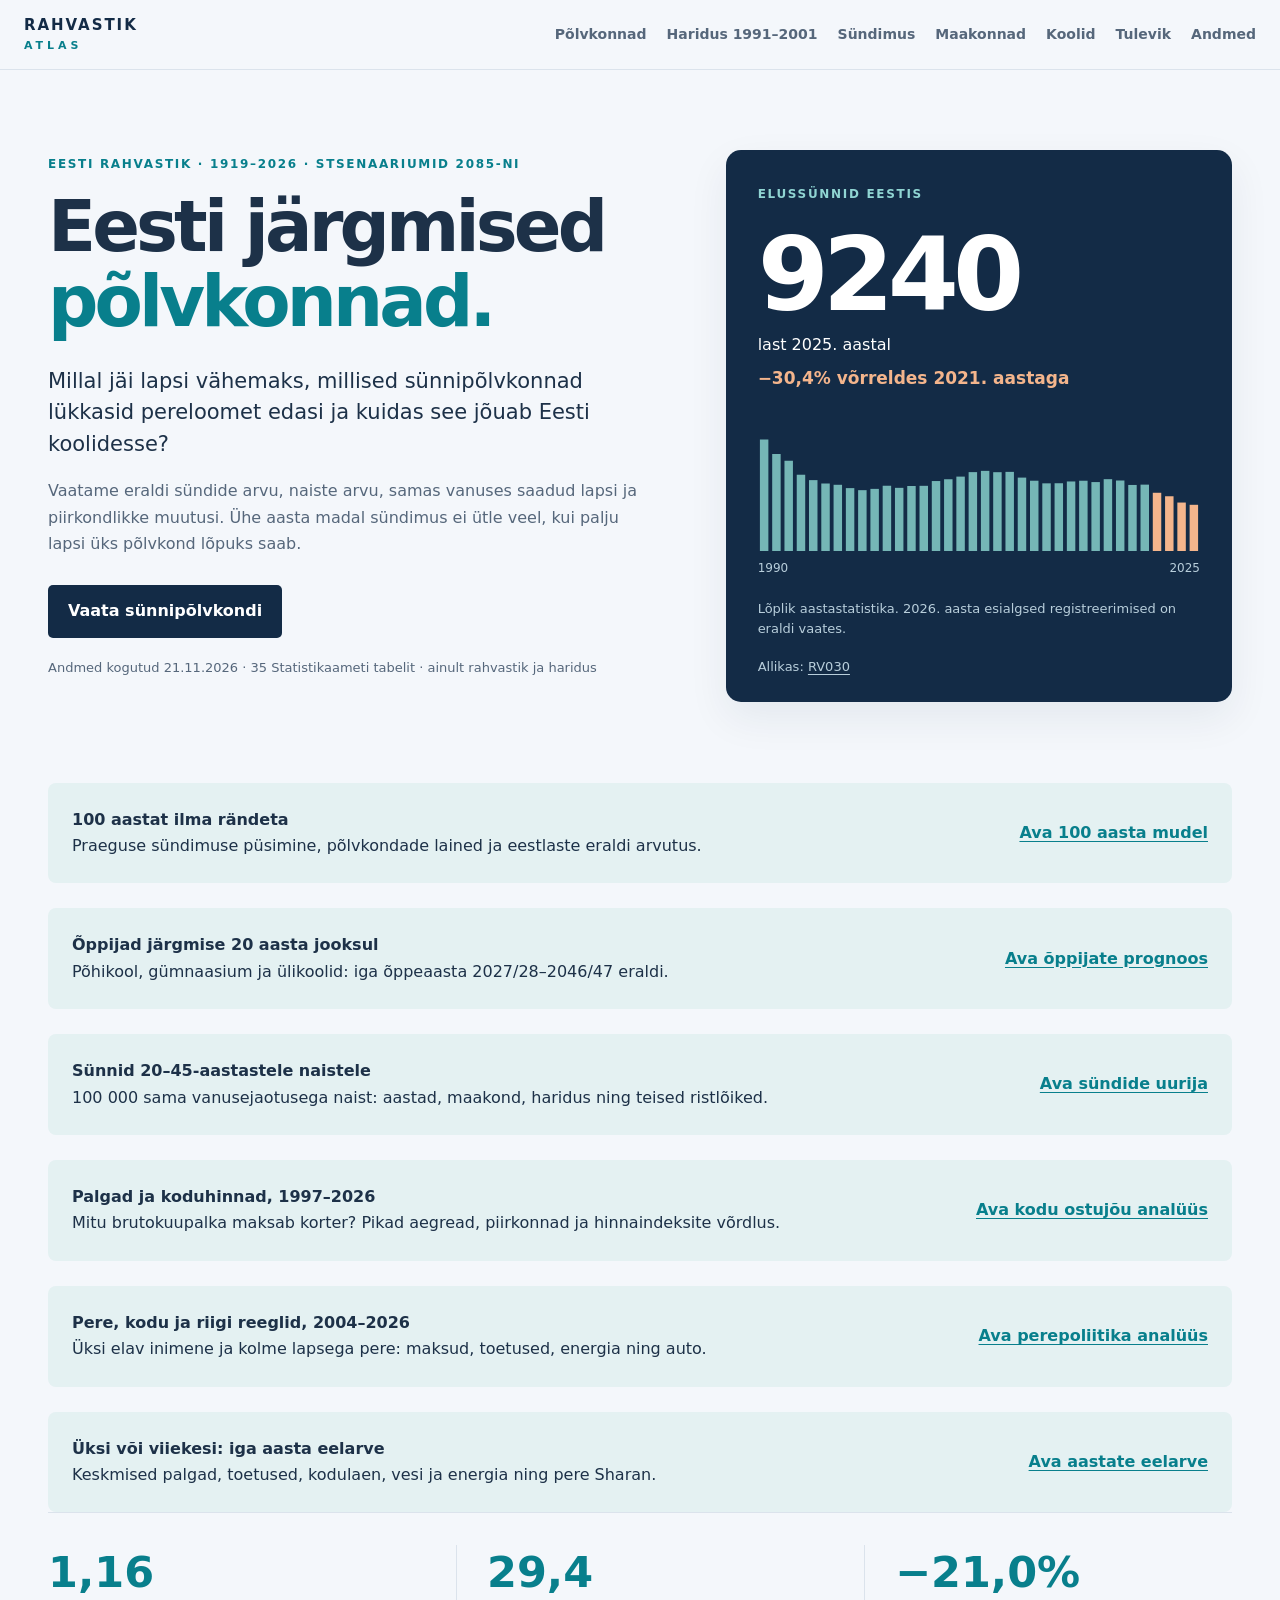
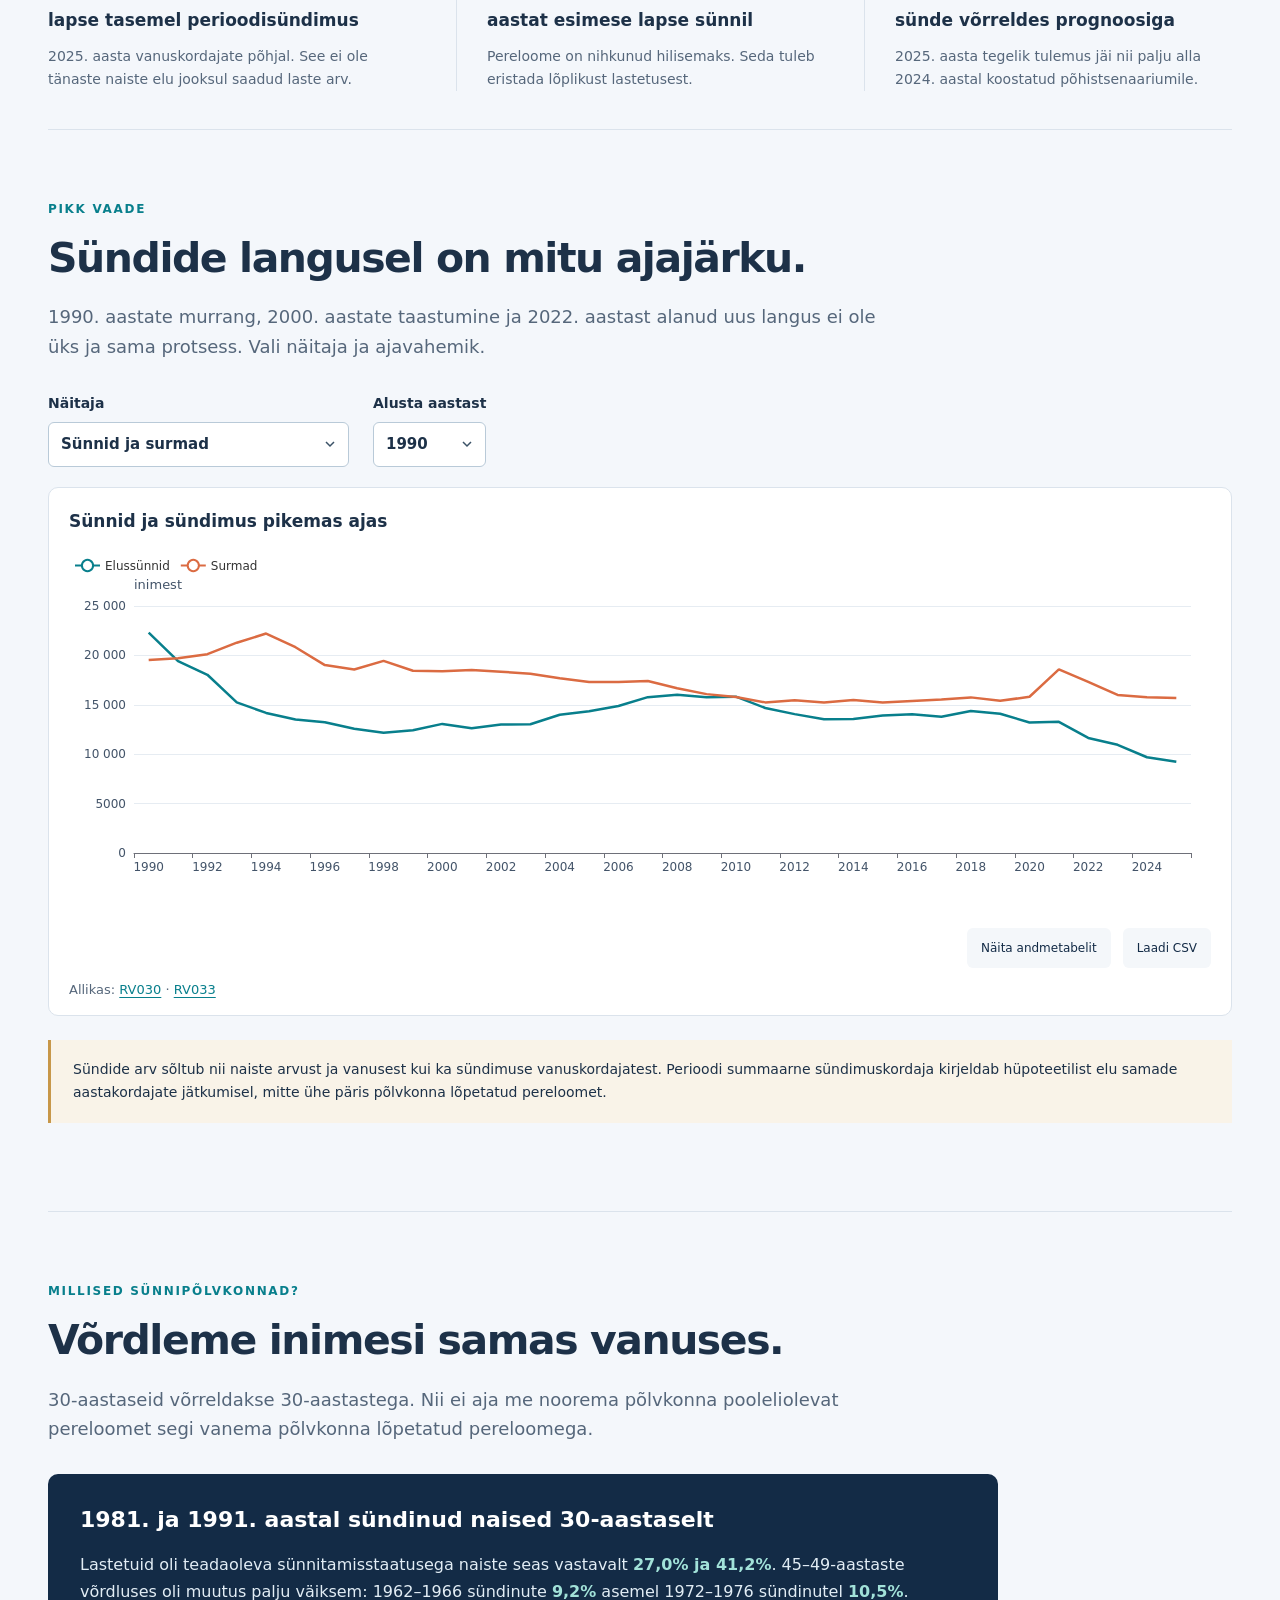
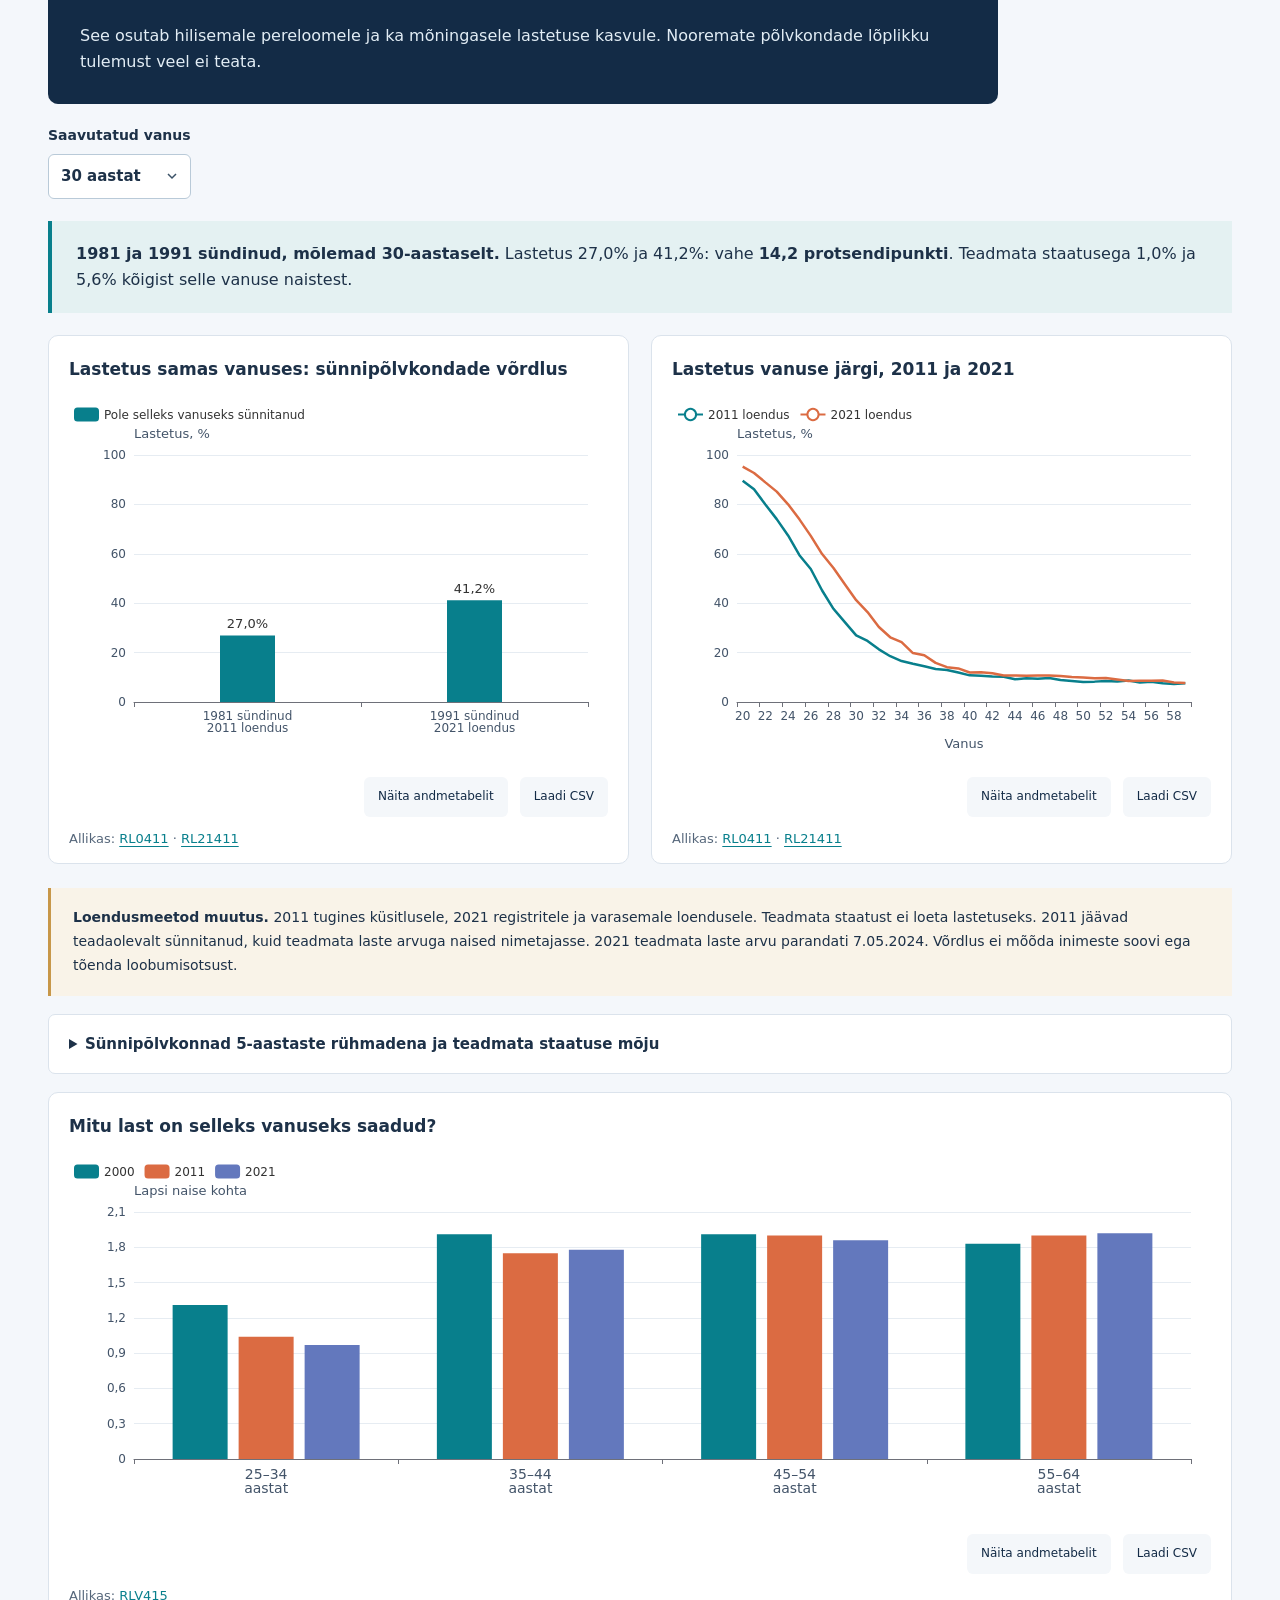
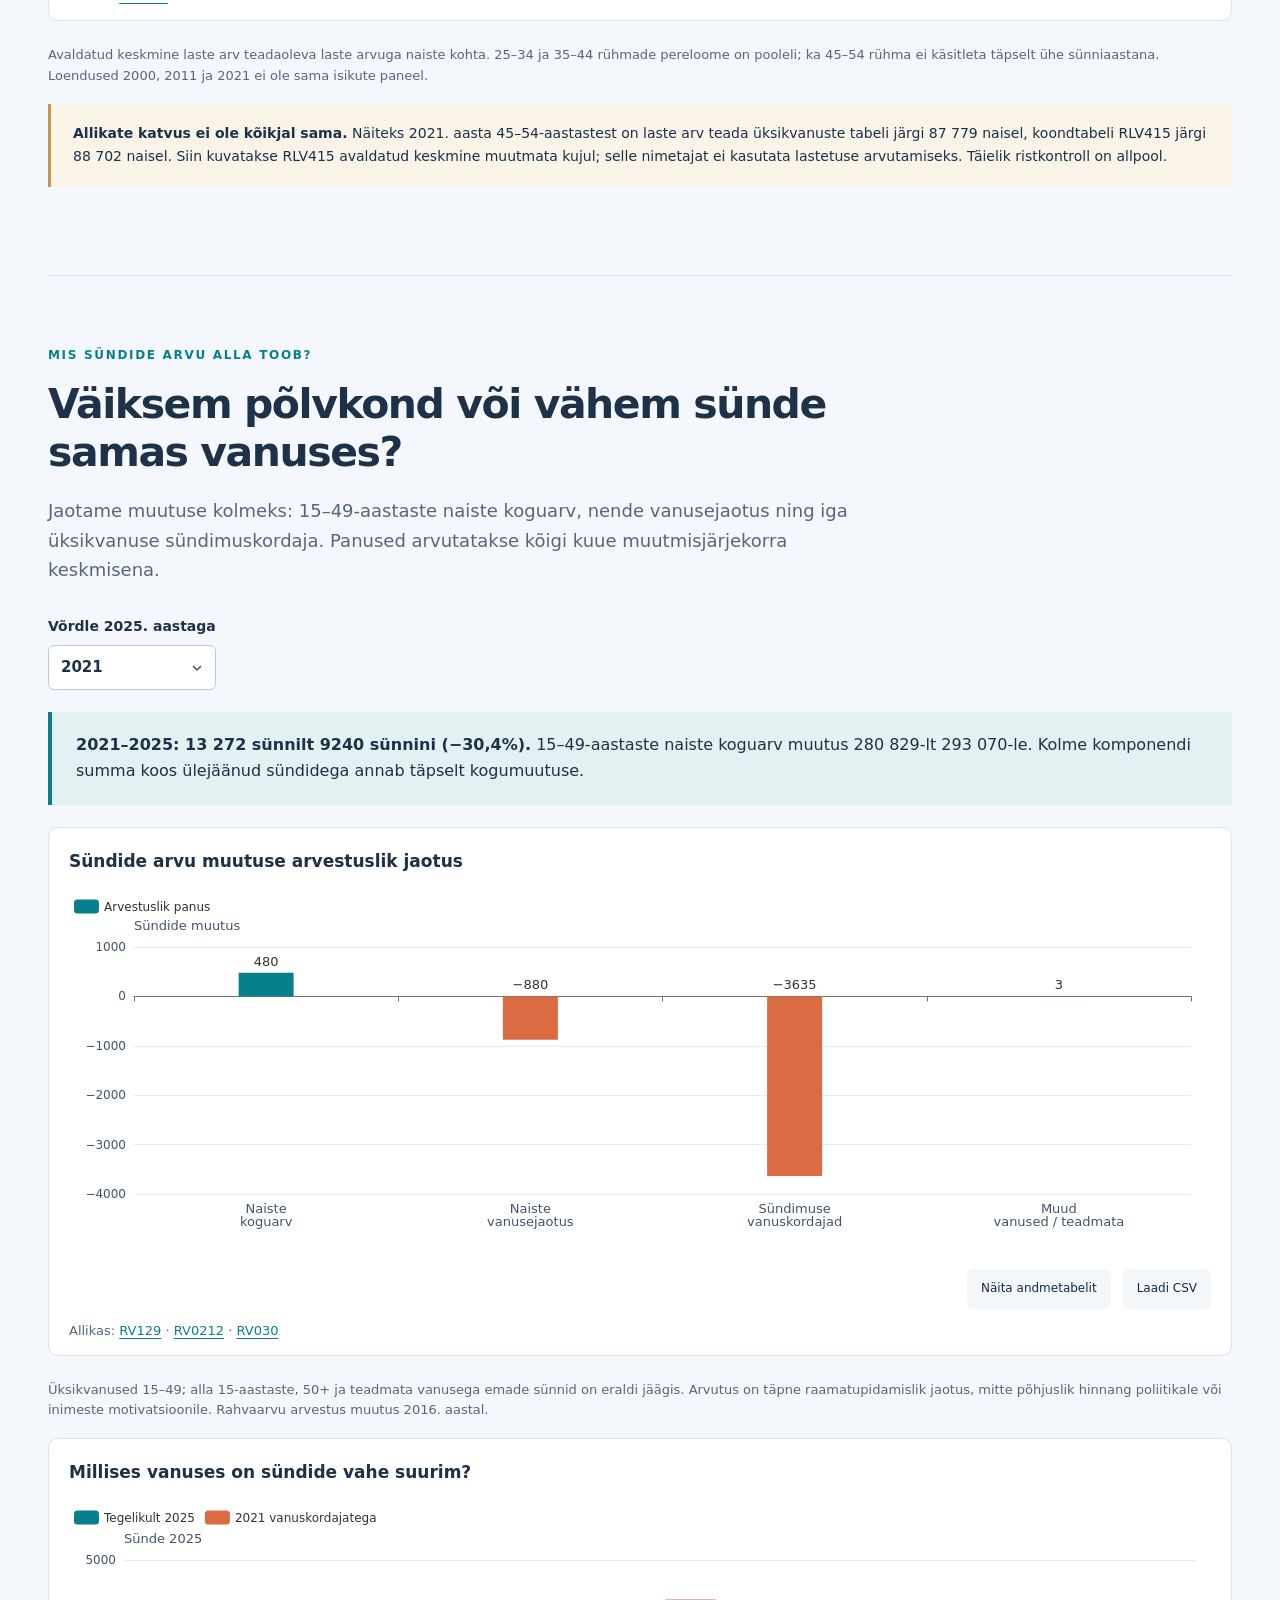
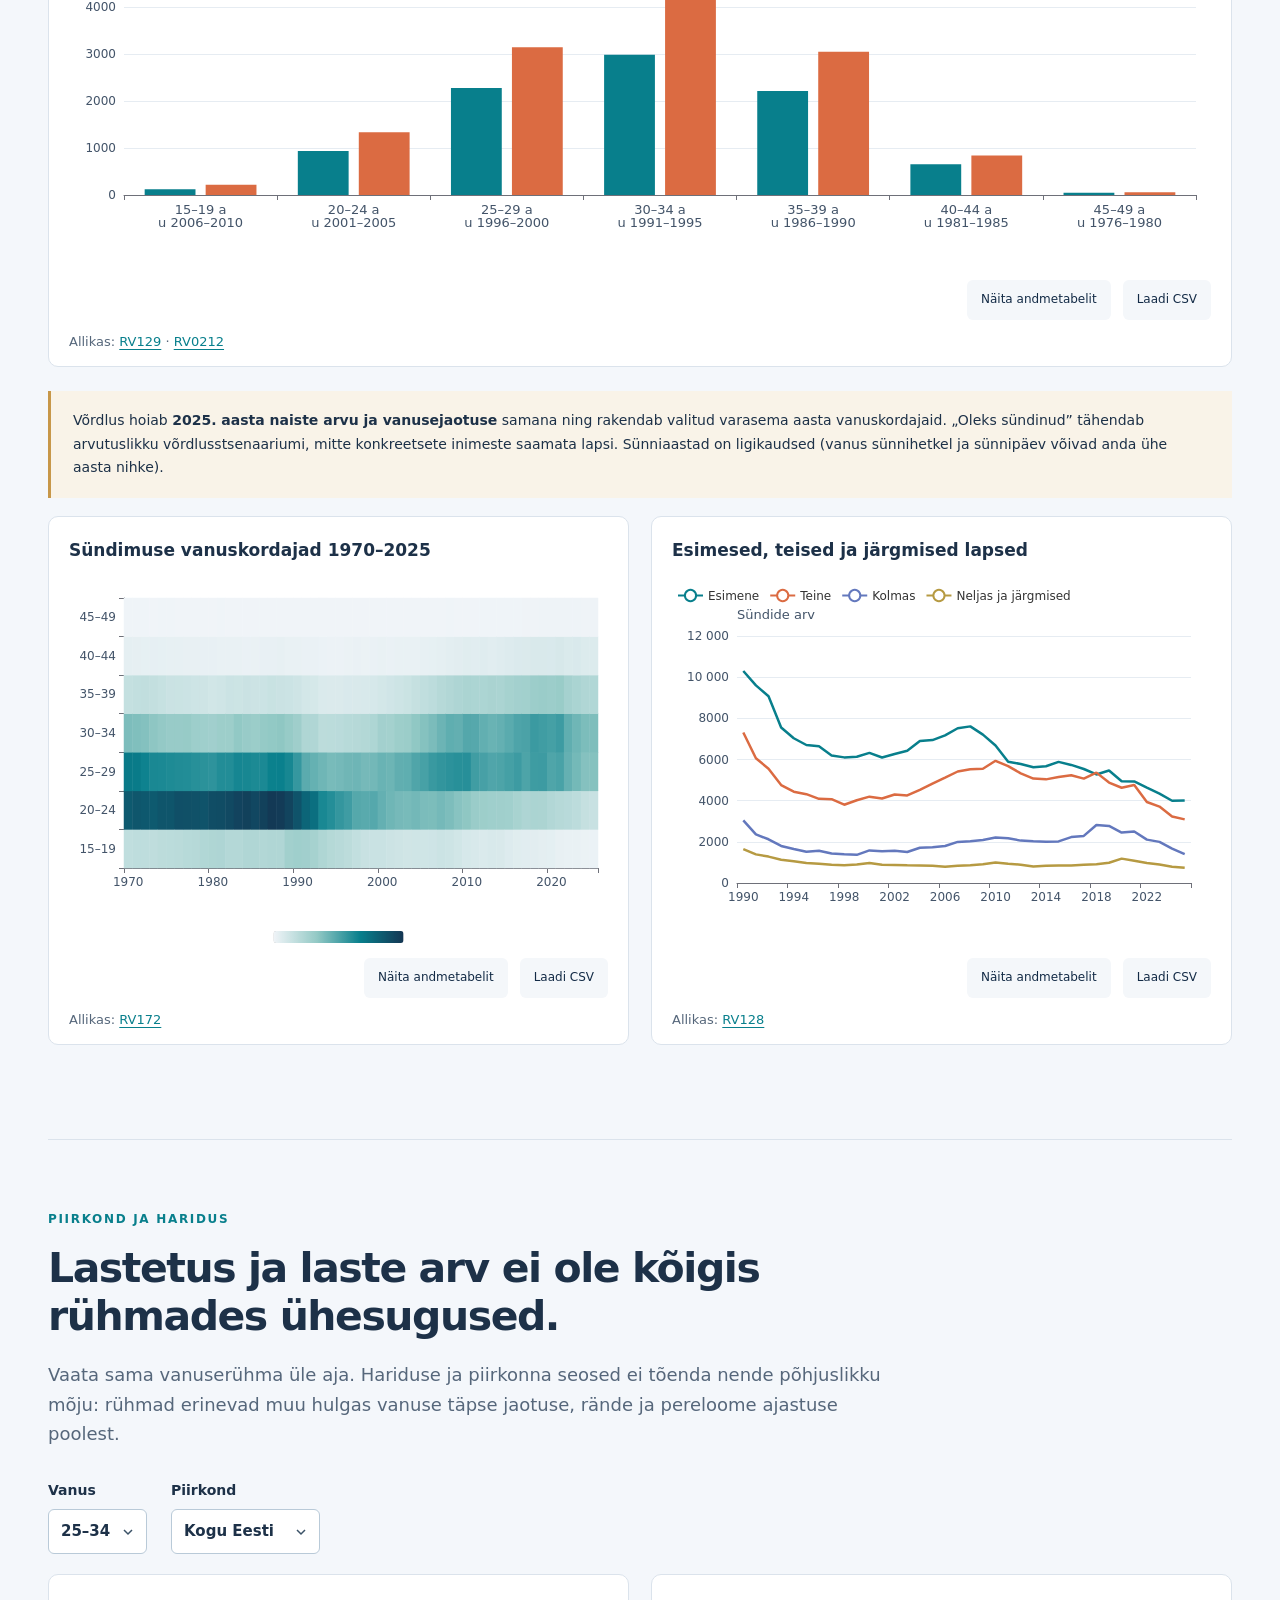
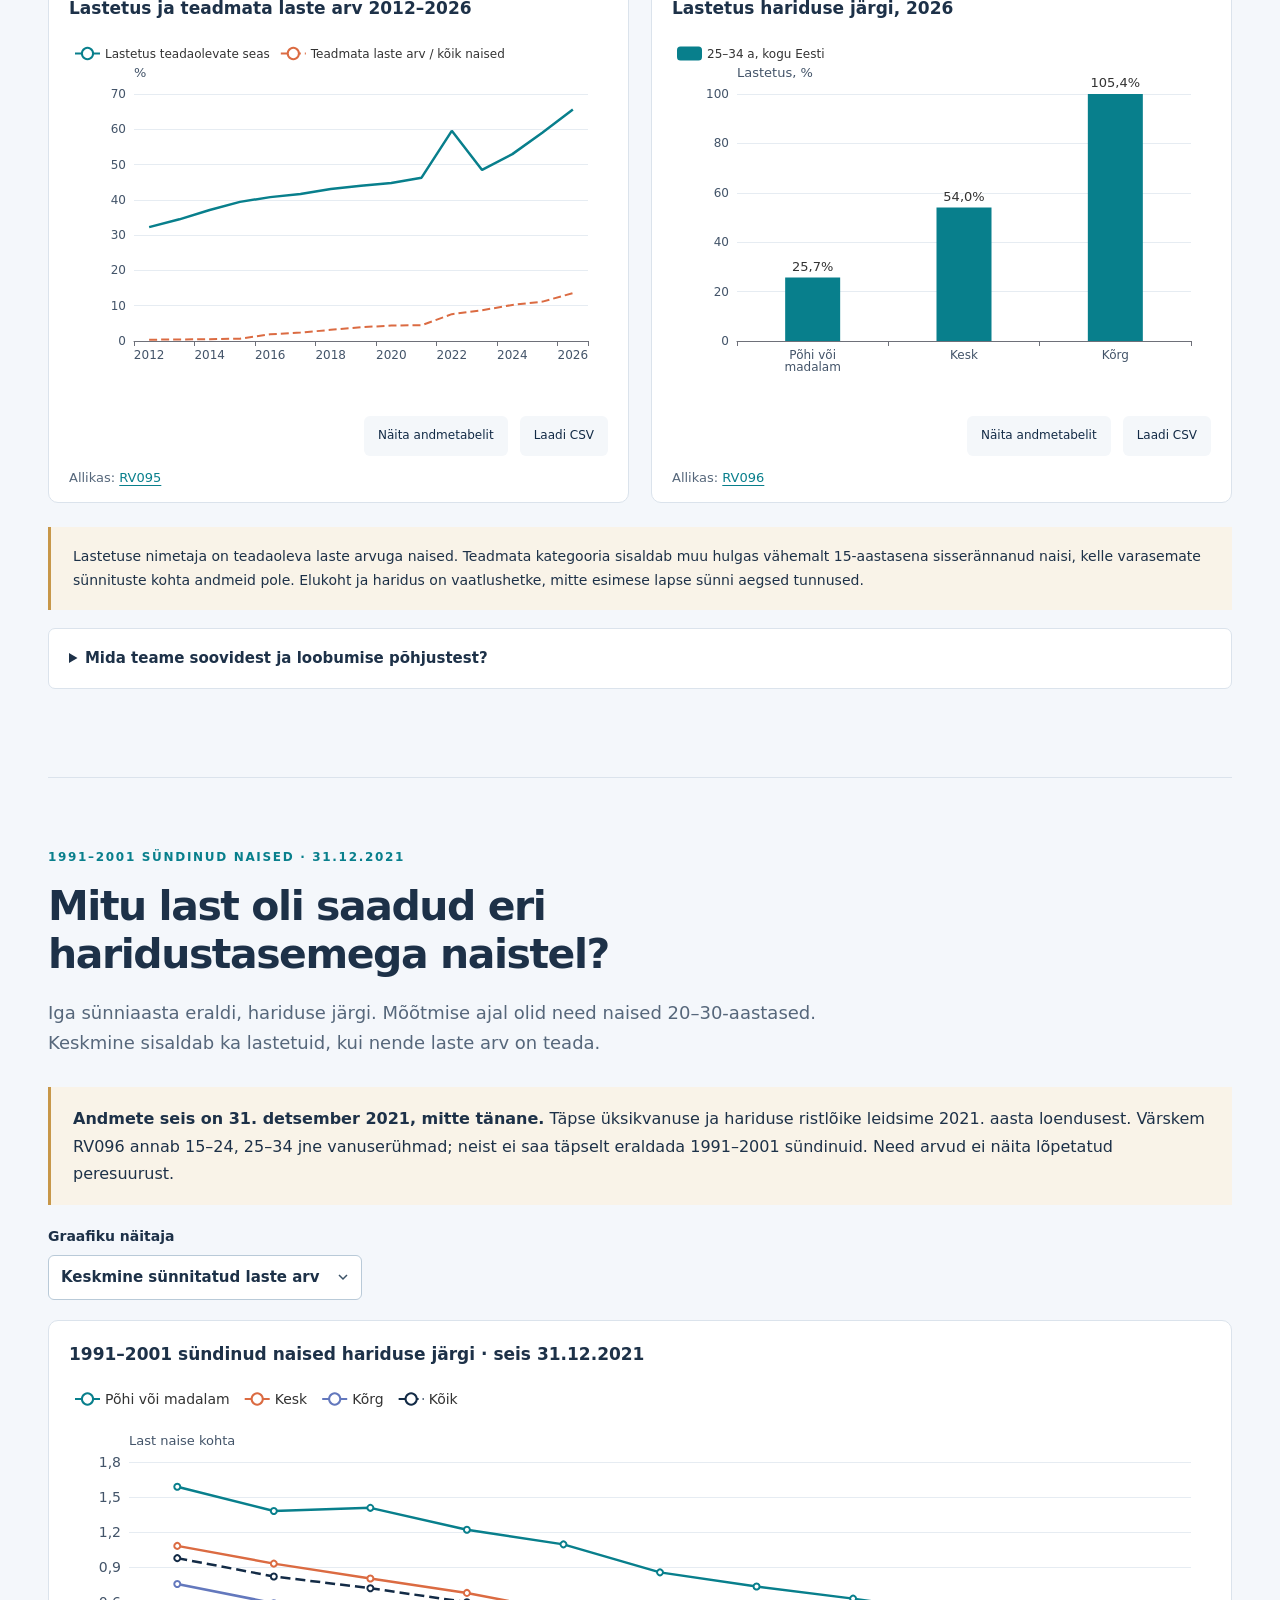
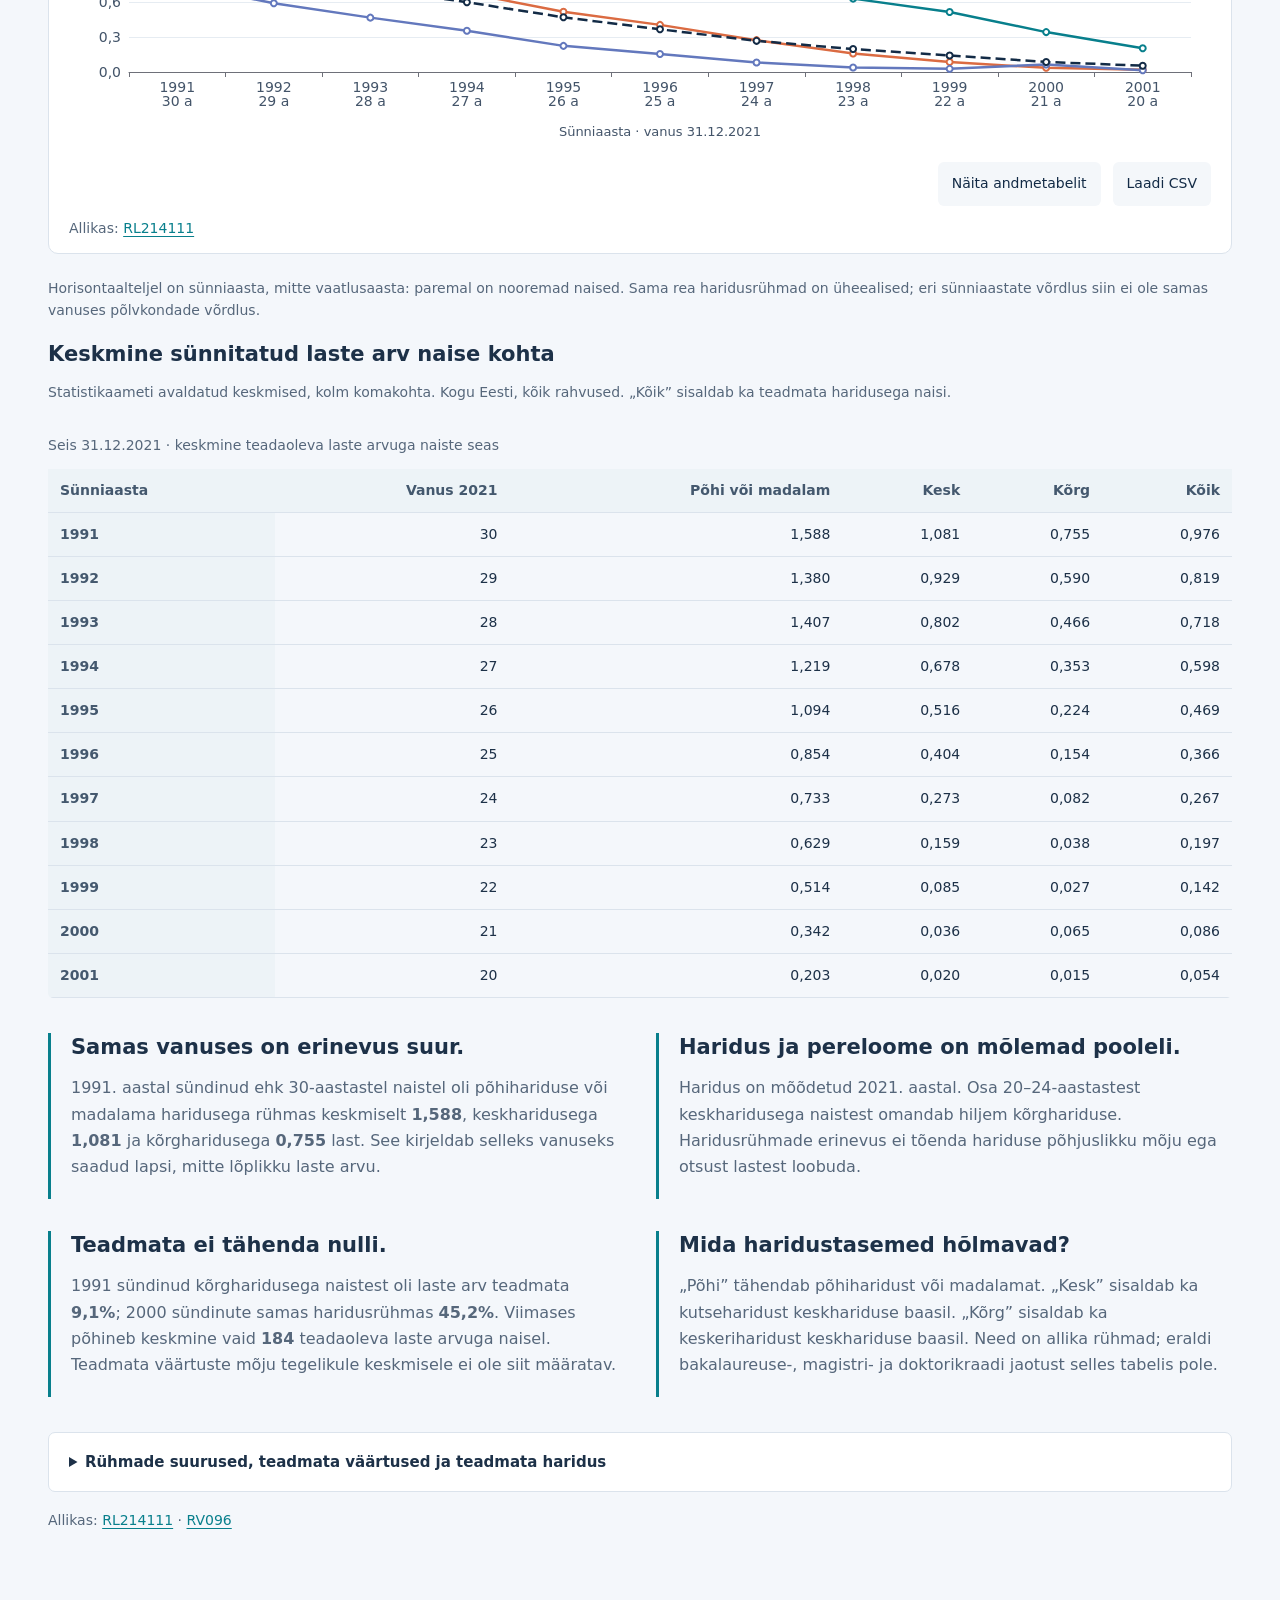
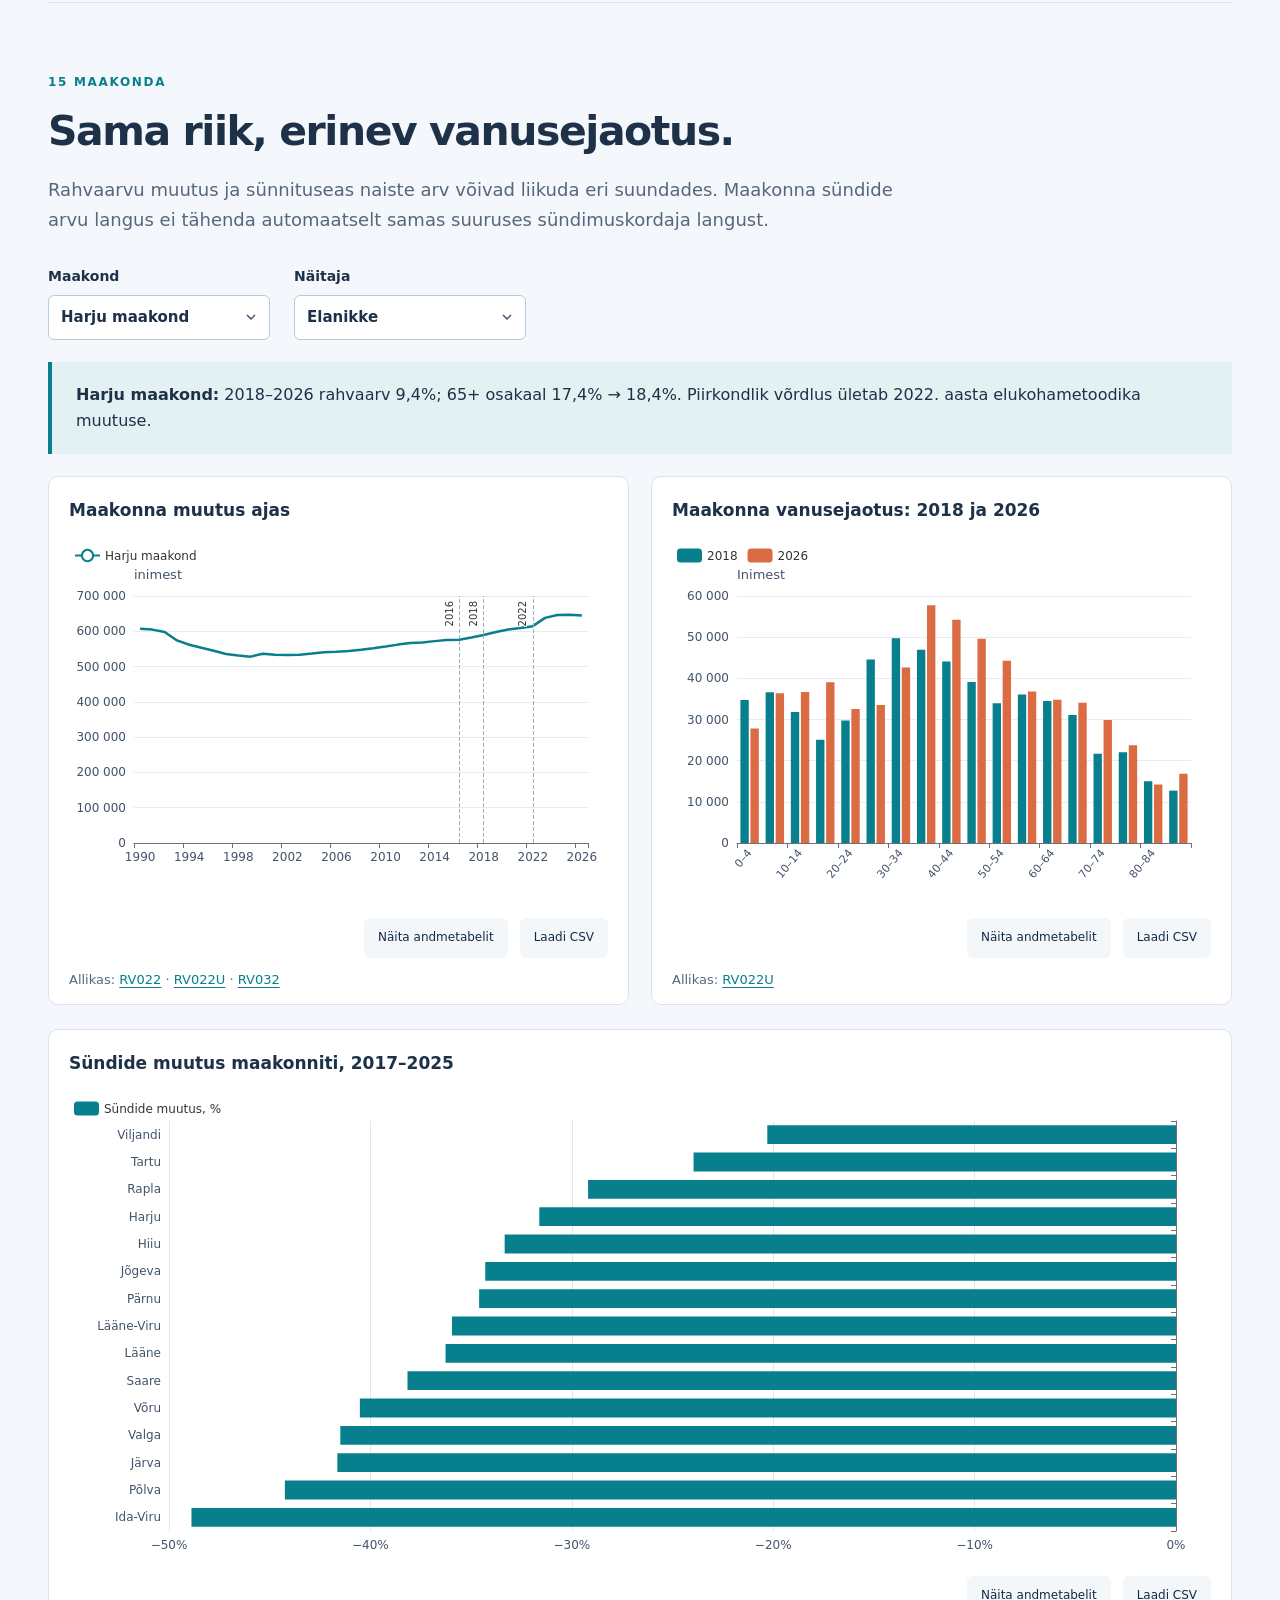
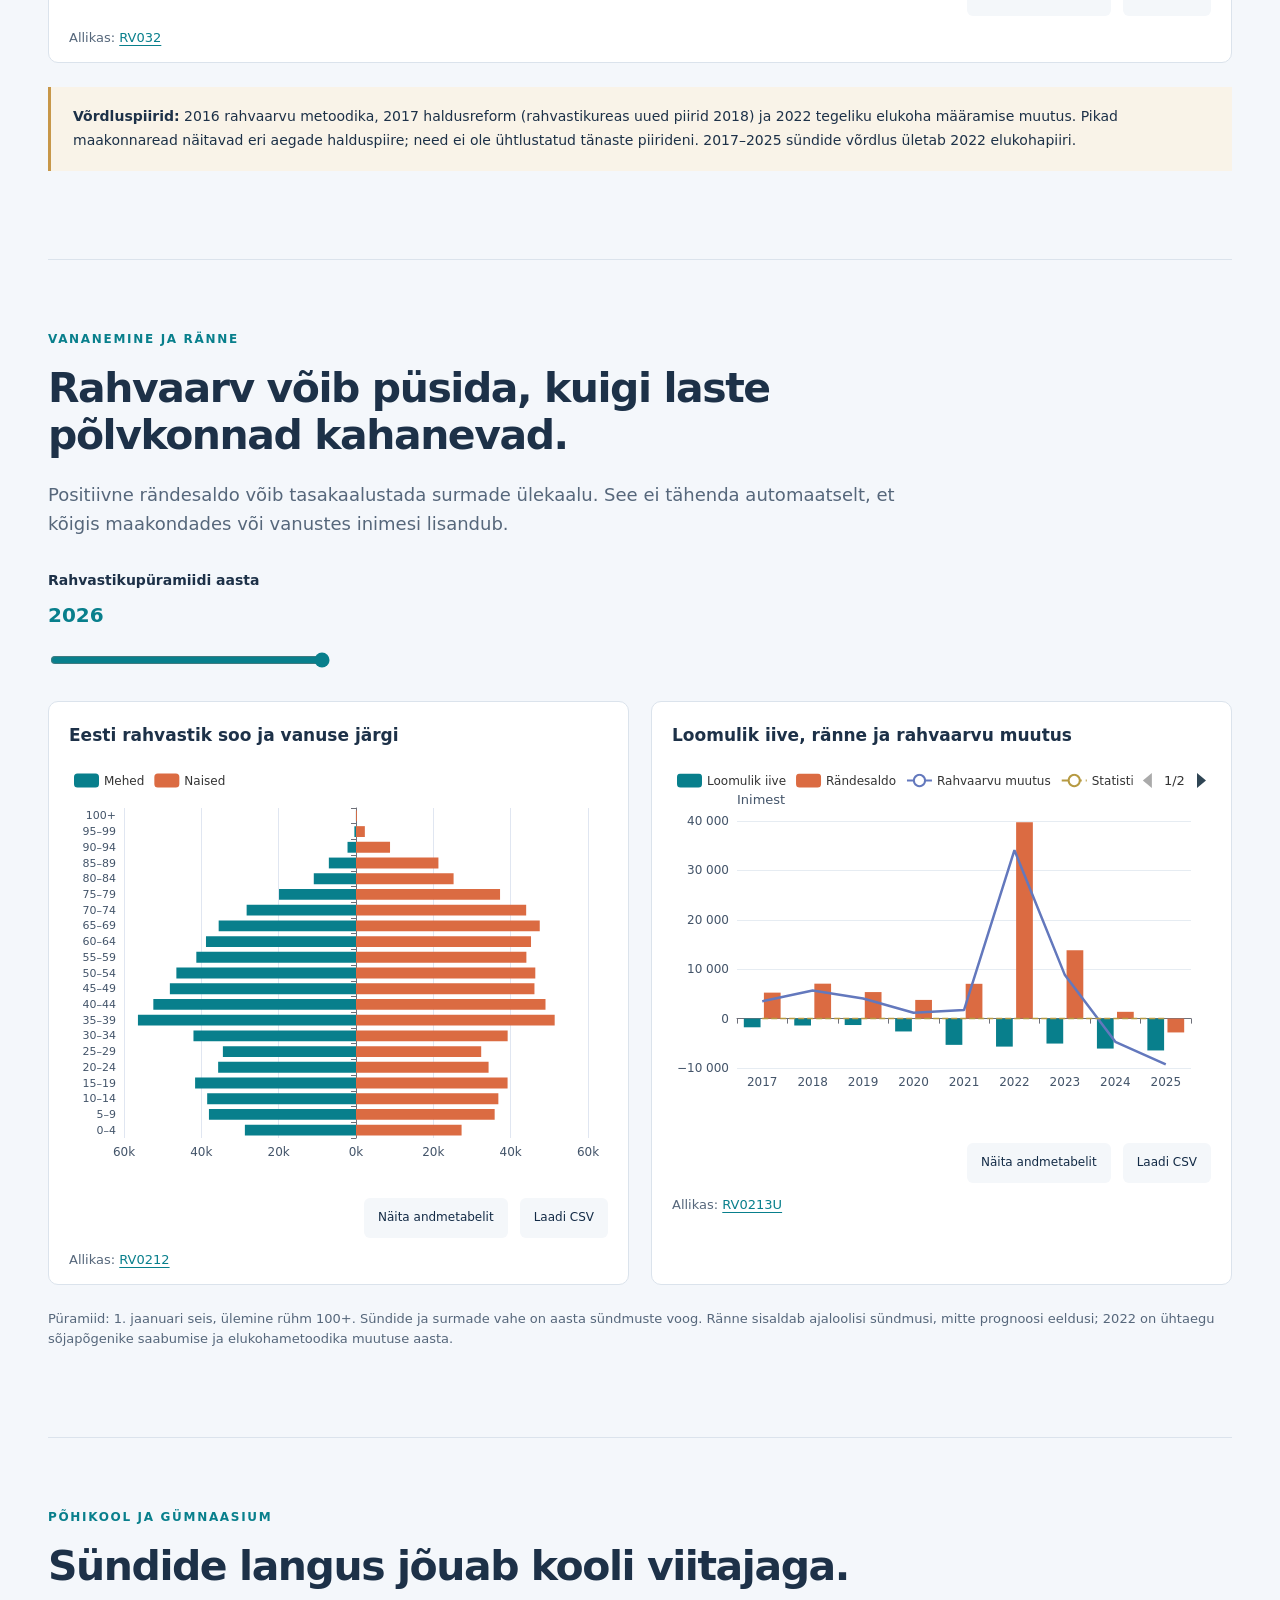
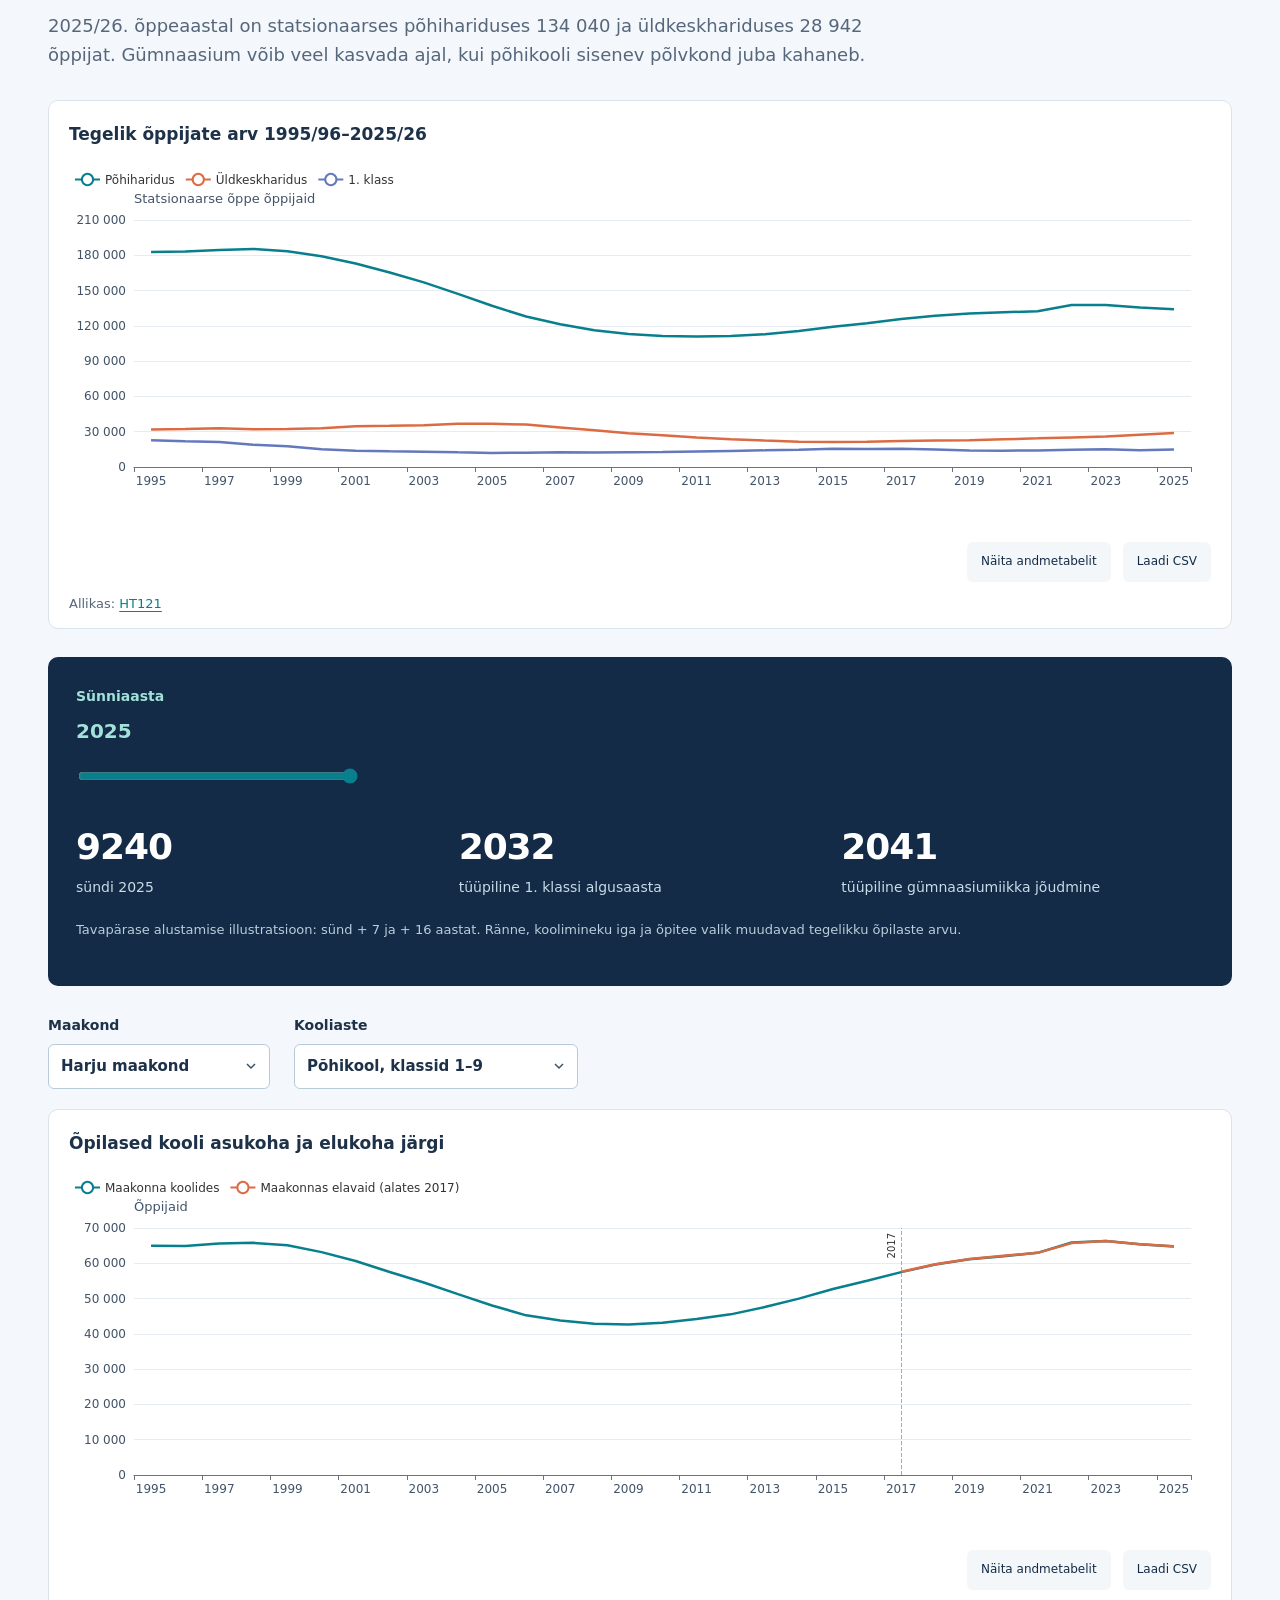
==== commit 5c9ff42f: "Compare annual single and five-person household budgets with housing and Sharan costs" ====
--- a/index.html
+++ b/index.html
@@ -1,7 +1,7 @@
 <!doctype html><html lang="et"><head><meta charset="utf-8"><meta name="viewport" content="width=device-width,initial-scale=1"><meta name="theme-color" content="#132b46"><meta name="description" content="Eesti sündimus, sünnipõlvkonnad, maakondade vananemine ja kooliealiste tulevik. 35 ametlikku tabelit, kontrollitavad arvutused ja interaktiivsed graafikud."><title>Eesti järgmised põlvkonnad · Rahvastiku atlas</title><link rel="stylesheet" href="style.css?v=education1"><script defer src="vendor/echarts.min.js"></script><script type="module" src="app.js?v=education1"></script></head><body><a class="skip" href="#main">Põhisisu juurde</a><header class="top"><a class="brand" href="#">RAHVASTIK<span>ATLAS</span></a><nav aria-label="Peamine"><a href="#põlvkonnad">Põlvkonnad</a><a href="#haridus-1991-2001">Haridus 1991–2001</a><a href="#sündimus">Sündimus</a><a href="#maakonnad">Maakonnad</a><a href="#koolid">Koolid</a><a href="#tulevik">Tulevik</a><a href="#andmed">Andmed</a></nav></header>
 <main id="main"><section class="hero"><div><p class="eyebrow">EESTI RAHVASTIK · 1919–2026 · STSENAARIUMID 2085-NI</p><h1>Eesti järgmised<br><em>põlvkonnad.</em></h1><p class="lead">Millal jäi lapsi vähemaks, millised sünnipõlvkonnad lükkasid pereloomet edasi ja kuidas see jõuab Eesti koolidesse?</p><p class="intro">Vaatame eraldi sündide arvu, naiste arvu, samas vanuses saadud lapsi ja piirkondlikke muutusi. Ühe aasta madal sündimus ei ütle veel, kui palju lapsi üks põlvkond lõpuks saab.</p><a class="primary" href="#põlvkonnad">Vaata sünnipõlvkondi</a><p class="meta">Andmed kogutud 21.11.2026 · 35 Statistikaameti tabelit · ainult rahvastik ja haridus</p></div><div class="hero-visual"><p class="eyebrow">ELUSSÜNNID EESTIS</p><div class="hero-number">9240</div><p>last 2025. aastal <strong>−30,4% võrreldes 2021. aastaga</strong></p><div id="hero-chart" class="mini-chart" role="img" aria-label="Sündide arv Eestis 1990–2025"></div><div class="hero-bottom"><span>1990</span><span>2025</span></div><p class="small">Lõplik aastastatistika. 2026. aasta esialgsed registreerimised on eraldi vaates.</p><p class="source">Allikas: <a href="https://andmed.stat.ee/et/stat/rahvastik__rahvastikunaitajad-ja-koosseis__demograafilised-pehinaitajad/RV030" target="_blank" rel="noopener">RV030</a></p></div></section>
 <aside class="model-link"><p><strong>100 aastat ilma rändeta</strong><br>Praeguse sündimuse püsimine, põlvkondade lained ja eestlaste eraldi arvutus.</p><a href="projection.html">Ava 100 aasta mudel</a></aside><aside class="model-link"><p><strong>Õppijad järgmise 20 aasta jooksul</strong><br>Põhikool, gümnaasium ja ülikoolid: iga õppeaasta 2027/28–2046/47 eraldi.</p><a href="students.html">Ava õppijate prognoos</a></aside><aside class="model-link"><p><strong>Sünnid 20–45-aastastele naistele</strong><br>100 000 sama vanusejaotusega naist: aastad, maakond, haridus ning teised ristlõiked.</p><a href="births.html">Ava sündide uurija</a></aside><aside class="model-link"><p><strong>Palgad ja koduhinnad, 1997–2026</strong><br>Mitu brutokuupalka maksab korter? Pikad aegread, piirkonnad ja hinnaindeksite võrdlus.</p><a href="housing.html">Ava kodu ostujõu analüüs</a></aside><div id="load-status" role="status" class="load-status">Laadin graafikute andmeid…</div><noscript><p class="notice">Järeldused on loetavad ka JavaScriptita. Graafikute ja valikute kasutamiseks lülita JavaScript sisse; allikad ja andmelaadimised asuvad lehe lõpus.</p></noscript>
-<aside class="model-link"><p><strong>Pere, kodu ja riigi reeglid, 2004–2026</strong><br>Üksi elav inimene ja kolme lapsega pere: maksud, toetused, energia ning auto.</p><a href="policy.html">Ava perepoliitika analüüs</a></aside><section class="takeaways" aria-label="Peamised tulemused"><article><span class="stat">1,16</span><h2>lapse tasemel perioodisündimus</h2><p>2025. aasta vanuskordajate põhjal. See ei ole tänaste naiste elu jooksul saadud laste arv.</p></article><article><span class="stat">29,4</span><h2>aastat esimese lapse sünnil</h2><p>Pereloome on nihkunud hilisemaks. Seda tuleb eristada lõplikust lastetusest.</p></article><article><span class="stat">−21,0%</span><h2>sünde võrreldes prognoosiga</h2><p>2025. aasta tegelik tulemus jäi nii palju alla 2024. aastal koostatud põhistsenaariumile.</p></article></section>
+<aside class="model-link"><p><strong>Pere, kodu ja riigi reeglid, 2004–2026</strong><br>Üksi elav inimene ja kolme lapsega pere: maksud, toetused, energia ning auto.</p><a href="policy.html">Ava perepoliitika analüüs</a></aside><aside class="model-link"><p><strong>Üksi või viiekesi: iga aasta eelarve</strong><br>Keskmised palgad, toetused, kodulaen, vesi ja energia ning pere Sharan.</p><a href="budget.html">Ava aastate eelarve</a></aside><section class="takeaways" aria-label="Peamised tulemused"><article><span class="stat">1,16</span><h2>lapse tasemel perioodisündimus</h2><p>2025. aasta vanuskordajate põhjal. See ei ole tänaste naiste elu jooksul saadud laste arv.</p></article><article><span class="stat">29,4</span><h2>aastat esimese lapse sünnil</h2><p>Pereloome on nihkunud hilisemaks. Seda tuleb eristada lõplikust lastetusest.</p></article><article><span class="stat">−21,0%</span><h2>sünde võrreldes prognoosiga</h2><p>2025. aasta tegelik tulemus jäi nii palju alla 2024. aastal koostatud põhistsenaariumile.</p></article></section>
 <section class="section" id="ajalugu"><div class="section-heading"><p class="eyebrow">PIKK VAADE</p><h2>Sündide langusel on mitu ajajärku.</h2><p>1990. aastate murrang, 2000. aastate taastumine ja 2022. aastast alanud uus langus ei ole üks ja sama protsess. Vali näitaja ja ajavahemik.</p></div><div class="controls"><label>Näitaja<select id="history-metric"><option value="births">Sünnid ja surmad</option><option value="tfr">Summaarne sündimuskordaja</option><option value="age">Ema vanus lapse sünnil</option></select></label><label>Alusta aastast<select id="history-start"><option value="1990">1990</option><option value="1970">1970</option><option value="1919">1919</option><option value="2000">2000</option></select></label></div><figure class="chart-card "><figcaption>Sünnid ja sündimus pikemas ajas</figcaption><div id="history-chart" class="chart" role="img" aria-label="Sünnid ja sündimus pikemas ajas"></div><div class="chart-tools"><button type="button" data-table="history-chart" aria-expanded="false">Näita andmetabelit</button><button type="button" data-csv="history-chart">Laadi CSV</button></div><div id="history-chart-table" class="chart-table" hidden></div><p class="source">Allikas: <a href="https://andmed.stat.ee/et/stat/rahvastik__rahvastikunaitajad-ja-koosseis__demograafilised-pehinaitajad/RV030" target="_blank" rel="noopener">RV030</a> · <a href="https://andmed.stat.ee/et/stat/rahvastik__rahvastikunaitajad-ja-koosseis__demograafilised-pehinaitajad/RV033" target="_blank" rel="noopener">RV033</a></p></figure><p class="notice">Sündide arv sõltub nii naiste arvust ja vanusest kui ka sündimuse vanuskordajatest. Perioodi summaarne sündimuskordaja kirjeldab hüpoteetilist elu samade aastakordajate jätkumisel, mitte ühe päris põlvkonna lõpetatud pereloomet.</p></section>
 <section class="section cohort-section" id="põlvkonnad"><div class="section-heading"><p class="eyebrow">MILLISED SÜNNIPÕLVKONNAD?</p><h2>Võrdleme inimesi samas vanuses.</h2><p>30-aastaseid võrreldakse 30-aastastega. Nii ei aja me noorema põlvkonna pooleliolevat pereloomet segi vanema põlvkonna lõpetatud pereloomega.</p></div><div class="cohort-claim"><strong>1981. ja 1991. aastal sündinud naised 30-aastaselt</strong><p>Lastetuid oli teadaoleva sünnitamisstaatusega naiste seas vastavalt <b>27,0% ja 41,2%</b>. 45–49-aastaste võrdluses oli muutus palju väiksem: 1962–1966 sündinute <b>9,2%</b> asemel 1972–1976 sündinutel <b>10,5%</b>.</p><p>See osutab hilisemale pereloomele ja ka mõningasele lastetuse kasvule. Nooremate põlvkondade lõplikku tulemust veel ei teata.</p></div><div class="controls"><label>Saavutatud vanus<select id="cohort-age"><option value="30">30 aastat</option><option value="35">35 aastat</option><option value="40">40 aastat</option><option value="45">45 aastat</option><option value="50">50 aastat</option></select></label></div><div id="cohort-answer" class="answer" aria-live="polite"></div><div class="grid2"><figure class="chart-card "><figcaption>Lastetus samas vanuses: sünnipõlvkondade võrdlus</figcaption><div id="cohort-chart" class="chart" role="img" aria-label="Lastetus samas vanuses: sünnipõlvkondade võrdlus"></div><div class="chart-tools"><button type="button" data-table="cohort-chart" aria-expanded="false">Näita andmetabelit</button><button type="button" data-csv="cohort-chart">Laadi CSV</button></div><div id="cohort-chart-table" class="chart-table" hidden></div><p class="source">Allikas: <a href="https://andmed.stat.ee/et/stat/rahvaloendus__rel2011__rahvastiku-demograafilised-ja-etno-kultuurilised-naitajad__naised-ja-lapsed/RL0411" target="_blank" rel="noopener">RL0411</a> · <a href="https://andmed.stat.ee/et/stat/rahvaloendus__rel2021__rahvastiku-demograafilised-ja-etno-kultuurilised-naitajad__naised-ja-lapsed/RL21411" target="_blank" rel="noopener">RL21411</a></p></figure><figure class="chart-card "><figcaption>Lastetus vanuse järgi, 2011 ja 2021</figcaption><div id="cohort-profile" class="chart" role="img" aria-label="Lastetus vanuse järgi, 2011 ja 2021"></div><div class="chart-tools"><button type="button" data-table="cohort-profile" aria-expanded="false">Näita andmetabelit</button><button type="button" data-csv="cohort-profile">Laadi CSV</button></div><div id="cohort-profile-table" class="chart-table" hidden></div><p class="source">Allikas: <a href="https://andmed.stat.ee/et/stat/rahvaloendus__rel2011__rahvastiku-demograafilised-ja-etno-kultuurilised-naitajad__naised-ja-lapsed/RL0411" target="_blank" rel="noopener">RL0411</a> · <a href="https://andmed.stat.ee/et/stat/rahvaloendus__rel2021__rahvastiku-demograafilised-ja-etno-kultuurilised-naitajad__naised-ja-lapsed/RL21411" target="_blank" rel="noopener">RL21411</a></p></figure></div><p class="notice"><b>Loendusmeetod muutus.</b> 2011 tugines küsitlusele, 2021 registritele ja varasemale loendusele. Teadmata staatust ei loeta lastetuseks. 2011 jäävad teadaolevalt sünnitanud, kuid teadmata laste arvuga naised nimetajasse. 2021 teadmata laste arvu parandati 7.05.2024. Võrdlus ei mõõda inimeste soovi ega tõenda loobumisotsust.</p><details><summary>Sünnipõlvkonnad 5-aastaste rühmadena ja teadmata staatuse mõju</summary><div id="cohort-groups" class="table-wrap"></div><p>Piirid näitavad tulemust, kui kõik teadmata staatusega naised oleksid sünnitanud või kõik oleksid lastetud. Need ei ole usaldusvahemikud ega kata loendusmetoodika mõju.</p></details><figure class="chart-card "><figcaption>Mitu last on selleks vanuseks saadud?</figcaption><div id="completed-chart" class="chart" role="img" aria-label="Mitu last on selleks vanuseks saadud?"></div><div class="chart-tools"><button type="button" data-table="completed-chart" aria-expanded="false">Näita andmetabelit</button><button type="button" data-csv="completed-chart">Laadi CSV</button></div><div id="completed-chart-table" class="chart-table" hidden></div><p class="source">Allikas: <a href="https://andmed.stat.ee/et/stat/rahvaloendus__rel_vordlus__haridus/RLV415" target="_blank" rel="noopener">RLV415</a></p></figure><p class="small">Avaldatud keskmine laste arv teadaoleva laste arvuga naiste kohta. 25–34 ja 35–44 rühmade pereloome on pooleli; ka 45–54 rühma ei käsitleta täpselt ühe sünniaastana. Loendused 2000, 2011 ja 2021 ei ole sama isikute paneel.</p><p class="notice"><b>Allikate katvus ei ole kõikjal sama.</b> Näiteks 2021. aasta 45–54-aastastest on laste arv teada üksikvanuste tabeli järgi 87 779 naisel, koondtabeli RLV415 järgi 88 702 naisel. Siin kuvatakse RLV415 avaldatud keskmine muutmata kujul; selle nimetajat ei kasutata lastetuse arvutamiseks. Täielik ristkontroll on allpool.</p></section>
 <section class="section" id="sündimus"><div class="section-heading"><p class="eyebrow">MIS SÜNDIDE ARVU ALLA TOOB?</p><h2>Väiksem põlvkond või vähem sünde samas vanuses?</h2><p>Jaotame muutuse kolmeks: 15–49-aastaste naiste koguarv, nende vanusejaotus ning iga üksikvanuse sündimuskordaja. Panused arvutatakse kõigi kuue muutmisjärjekorra keskmisena.</p></div><div class="controls"><label>Võrdle 2025. aastaga<select id="decomp-start"><option value="2000">2000</option><option value="2005">2005</option><option value="2008">2008</option><option value="2010">2010</option><option value="2015">2015</option><option value="2019">2019</option><option value="2021">2021</option><option value="2023">2023</option></select></label></div><div id="decomp-answer" class="answer" aria-live="polite"></div><figure class="chart-card "><figcaption>Sündide arvu muutuse arvestuslik jaotus</figcaption><div id="decomp-chart" class="chart" role="img" aria-label="Sündide arvu muutuse arvestuslik jaotus"></div><div class="chart-tools"><button type="button" data-table="decomp-chart" aria-expanded="false">Näita andmetabelit</button><button type="button" data-csv="decomp-chart">Laadi CSV</button></div><div id="decomp-chart-table" class="chart-table" hidden></div><p class="source">Allikas: <a href="https://andmed.stat.ee/et/stat/rahvastik__rahvastikusundmused__sunnid/RV129" target="_blank" rel="noopener">RV129</a> · <a href="https://andmed.stat.ee/et/stat/rahvastik__rahvastikunaitajad-ja-koosseis__rahvaarv-ja-rahvastiku-koosseis/RV0212" target="_blank" rel="noopener">RV0212</a> · <a href="https://andmed.stat.ee/et/stat/rahvastik__rahvastikunaitajad-ja-koosseis__demograafilised-pehinaitajad/RV030" target="_blank" rel="noopener">RV030</a></p></figure><p class="small">Üksikvanused 15–49; alla 15-aastaste, 50+ ja teadmata vanusega emade sünnid on eraldi jäägis. Arvutus on täpne raamatupidamislik jaotus, mitte põhjuslik hinnang poliitikale või inimeste motivatsioonile. Rahvaarvu arvestus muutus 2016. aastal.</p><figure class="chart-card "><figcaption>Millises vanuses on sündide vahe suurim?</figcaption><div id="age-gap-chart" class="chart" role="img" aria-label="Millises vanuses on sündide vahe suurim?"></div><div class="chart-tools"><button type="button" data-table="age-gap-chart" aria-expanded="false">Näita andmetabelit</button><button type="button" data-csv="age-gap-chart">Laadi CSV</button></div><div id="age-gap-chart-table" class="chart-table" hidden></div><p class="source">Allikas: <a href="https://andmed.stat.ee/et/stat/rahvastik__rahvastikusundmused__sunnid/RV129" target="_blank" rel="noopener">RV129</a> · <a href="https://andmed.stat.ee/et/stat/rahvastik__rahvastikunaitajad-ja-koosseis__rahvaarv-ja-rahvastiku-koosseis/RV0212" target="_blank" rel="noopener">RV0212</a></p></figure><p class="notice">Võrdlus hoiab <b>2025. aasta naiste arvu ja vanusejaotuse</b> samana ning rakendab valitud varasema aasta vanuskordajaid. „Oleks sündinud” tähendab arvutuslikku võrdlusstsenaariumi, mitte konkreetsete inimeste saamata lapsi. Sünniaastad on ligikaudsed (vanus sünnihetkel ja sünnipäev võivad anda ühe aasta nihke).</p><div class="grid2"><figure class="chart-card "><figcaption>Sündimuse vanuskordajad 1970–2025</figcaption><div id="age-heatmap" class="chart" role="img" aria-label="Sündimuse vanuskordajad 1970–2025"></div><div class="chart-tools"><button type="button" data-table="age-heatmap" aria-expanded="false">Näita andmetabelit</button><button type="button" data-csv="age-heatmap">Laadi CSV</button></div><div id="age-heatmap-table" class="chart-table" hidden></div><p class="source">Allikas: <a href="https://andmed.stat.ee/et/stat/rahvastik__rahvastikusundmused__sunnid/RV172" target="_blank" rel="noopener">RV172</a></p></figure><figure class="chart-card "><figcaption>Esimesed, teised ja järgmised lapsed</figcaption><div id="parity-chart" class="chart" role="img" aria-label="Esimesed, teised ja järgmised lapsed"></div><div class="chart-tools"><button type="button" data-table="parity-chart" aria-expanded="false">Näita andmetabelit</button><button type="button" data-csv="parity-chart">Laadi CSV</button></div><div id="parity-chart-table" class="chart-table" hidden></div><p class="source">Allikas: <a href="https://andmed.stat.ee/et/stat/rahvastik__rahvastikusundmused__sunnid/RV128" target="_blank" rel="noopener">RV128</a></p></figure></div></section>
